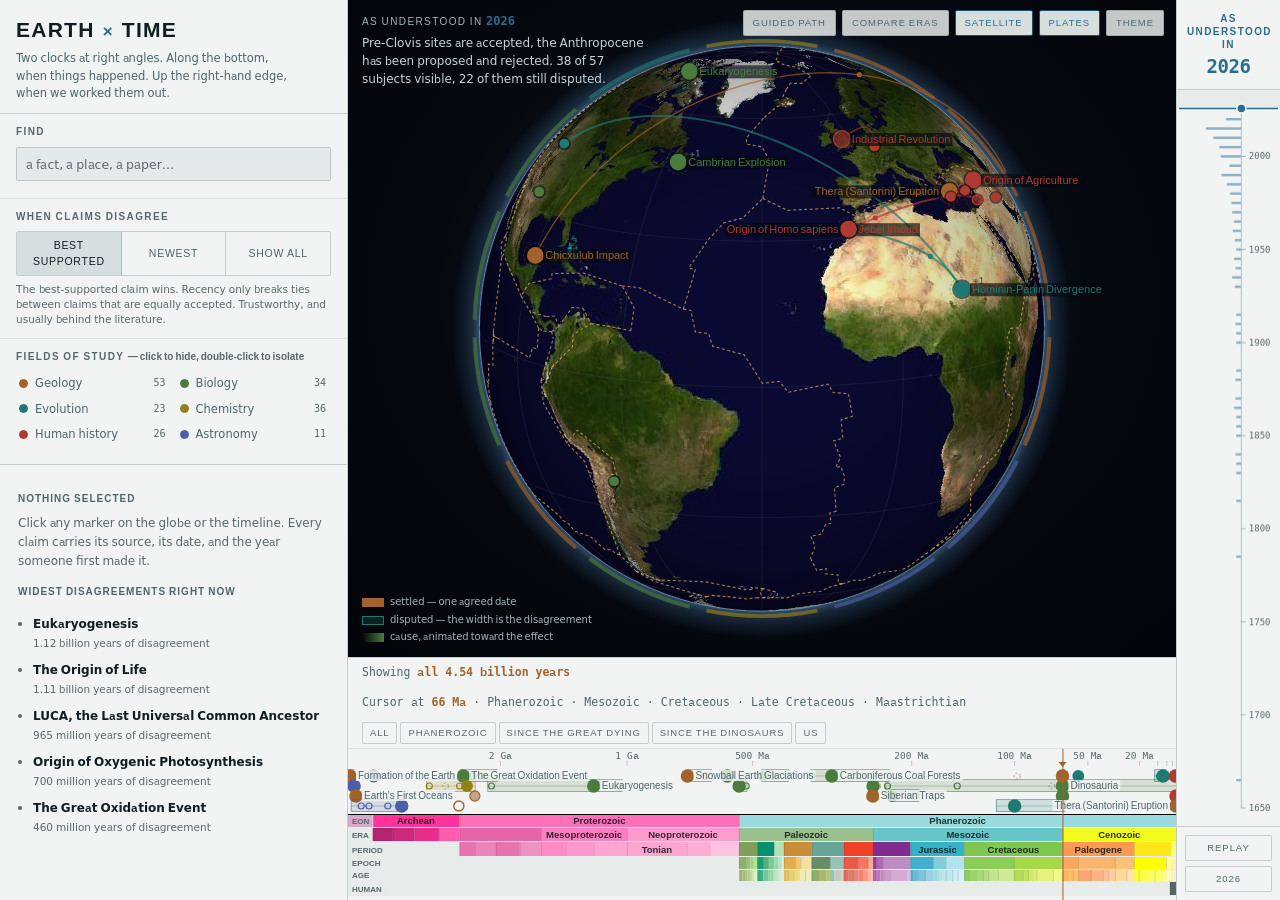
==== index.html @ 88fba066 "Stop typing the knowledge-time ceiling out, and gate the field it belongs to src/20_core.js says, ne" ====
<!doctype html>
<html lang="en">
<head>
<meta charset="utf-8" />
<meta name="viewport" content="width=device-width, initial-scale=1, viewport-fit=cover" />
<title>Earth × Time</title>
<style>
@font-face{font-family:'xt-sans';font-style:normal;font-weight:400;font-display:block;src:url([data-uri]) format('woff2');}
@font-face{font-family:'xt-sans';font-style:normal;font-weight:600;font-display:block;src:url([data-uri]) format('woff2');}
@font-face{font-family:'xt-cond';font-style:normal;font-weight:600;font-display:block;src:url([data-uri]) format('woff2');}
@font-face{font-family:'xt-mono';font-style:normal;font-weight:400;font-display:block;src:url([data-uri]) format('woff2');}
@font-face{font-family:'xt-mono';font-style:normal;font-weight:600;font-display:block;src:url([data-uri]) format('woff2');}

/* ============================================================
   TOKENS
   Palette: bathymetric slate ground, survey-sheet light ground.
   One chrome accent only — cyanotype — reserved for knowledge-time.
   Earth-time chrome is neutral; the stratigraphic ribbon supplies
   its colour, and that ribbon is where the boldness is spent.
   ============================================================ */
:root {
  --abyss:      #0A1317;
  --shale:      #101E25;
  --shale-2:    #162A33;
  --shale-3:    #1E3742;
  --chalk:      #DDE7E7;
  --chalk-dim:  #90A5AB;
  /* chalk-faint is the colour of every small string that explains what the axes
     are: the group labels, the presets, the resolver note, the search note, the
     empty panel. At 9.5-12px none of them is large text, so none gets the 3:1
     exemption and all of them need 4.5:1. It used to sit at 3.32:1 here and
     2.98:1 in light mode - where it got LIGHTER, which is backwards. Both values
     now clear 4.5:1 against the worst surface they land on, --shale-2. */
  --chalk-faint:#86959A;
  --cyanotype:  #55A0C6;
  --cyanotype-d:#2C6D91;
  --ochre:      #D08A44;
  --rule:       rgba(146,180,190,0.16);
  --rule-soft:  rgba(146,180,190,0.08);
  --sheen:      rgba(255,255,255,0.04);
  --ocean-hi:   #14323D;
  --ocean-lo:   #050C11;
  --land:       #33575F;
  --land-edge:  #82ABB5;
  --plate:      rgba(208,138,68,0.34);

  --sub-geology:       #C87F3C;
  --sub-chemistry:     #CFB74E;
  --sub-biology:       #6FA85F;
  --sub-evolution:     #3E9E96;
  --sub-astronomy:     #7A8FD4;
  --sub-human_history: #D0574F;

  --font-display: 'xt-cond', 'IBM Plex Sans Condensed', 'Helvetica Neue', Arial, sans-serif;
  --font-body:    'xt-sans', 'IBM Plex Sans', system-ui, sans-serif;
  --font-data:    'xt-mono', 'IBM Plex Mono', ui-monospace, 'Cascadia Mono', Consolas, monospace;

  --rail-w: 104px;
  --panel-w: 348px;
  --r: 2px;
  color-scheme: dark;
}

@media (prefers-color-scheme: light) {
  :root {
    --abyss:      #E6EBE9;
    --shale:      #F1F4F2;
    --shale-2:    #E4EAE9;
    --shale-3:    #D6DFDE;
    --chalk:      #101D23;
    --chalk-dim:  #4E656D;
    --chalk-faint:#58676C;
    --cyanotype:  #2A6D91;
    --cyanotype-d:#1B4E69;
    --ochre:      #A2622A;
    --rule:       rgba(20,50,62,0.20);
    --rule-soft:  rgba(20,50,62,0.09);
    --sheen:      rgba(10,30,40,0.03);
    --ocean-hi:   #8FAEB8;
    --ocean-lo:   #5F818C;
    --land:       #F4F7F4;
    --land-edge:  #5A757E;
    --plate:      rgba(162,98,42,0.40);

    --sub-geology:       #A2622A;
    --sub-chemistry:     #957F1B;
    --sub-biology:       #4A7C3E;
    --sub-evolution:     #1F7871;
    --sub-astronomy:     #4B60A8;
    --sub-human_history: #AF3A32;
    color-scheme: light;
  }
}

/* The viewer's explicit toggle must win over the media query in BOTH directions. */
:root[data-theme="dark"] {
  --abyss:#0A1317; --shale:#101E25; --shale-2:#162A33; --shale-3:#1E3742;
  --chalk:#DDE7E7; --chalk-dim:#90A5AB; --chalk-faint:#86959A;
  --cyanotype:#55A0C6; --cyanotype-d:#2C6D91; --ochre:#D08A44;
  --rule:rgba(146,180,190,0.16); --rule-soft:rgba(146,180,190,0.08);
  --sheen:rgba(255,255,255,0.04);
  --ocean-hi:#14323D; --ocean-lo:#050C11; --land:#33575F; --land-edge:#82ABB5;
  --plate:rgba(208,138,68,0.34);
  --sub-geology:#C87F3C; --sub-chemistry:#CFB74E; --sub-biology:#6FA85F;
  --sub-evolution:#3E9E96; --sub-astronomy:#7A8FD4; --sub-human_history:#D0574F;
  color-scheme: dark;
}
:root[data-theme="light"] {
  --abyss:#E6EBE9; --shale:#F1F4F2; --shale-2:#E4EAE9; --shale-3:#D6DFDE;
  --chalk:#101D23; --chalk-dim:#4E656D; --chalk-faint:#58676C;
  --cyanotype:#2A6D91; --cyanotype-d:#1B4E69; --ochre:#A2622A;
  --rule:rgba(20,50,62,0.20); --rule-soft:rgba(20,50,62,0.09);
  --sheen:rgba(10,30,40,0.03);
  --ocean-hi:#8FAEB8; --ocean-lo:#5F818C; --land:#F4F7F4; --land-edge:#5A757E;
  --plate:rgba(162,98,42,0.40);
  --sub-geology:#A2622A; --sub-chemistry:#957F1B; --sub-biology:#4A7C3E;
  --sub-evolution:#1F7871; --sub-astronomy:#4B60A8; --sub-human_history:#AF3A32;
  color-scheme: light;
}

/* ============================================================ BASE */
/* Must come before any class sets `display`. The UA rule for [hidden] is a bare
   element-less selector, so `.diffwrap { display: flex }` outranks it and the
   modal stays on screen covering the globe however many times JS sets .hidden. */
[hidden] { display: none !important; }

* { box-sizing: border-box; }
html, body { height: 100%; margin: 0; }
body {
  background: var(--abyss);
  color: var(--chalk);
  font-family: var(--font-body);
  font-size: 13px;
  line-height: 1.45;
  overflow: hidden;
  -webkit-font-smoothing: antialiased;
}
button, input, select { font: inherit; color: inherit; }
button { background: none; border: none; cursor: pointer; padding: 0; }
:focus-visible {
  outline: 2px solid var(--cyanotype);
  outline-offset: 2px;
}
.num { font-family: var(--font-data); font-variant-numeric: tabular-nums; letter-spacing: -0.01em; }
.lbl {
  font-family: var(--font-display);
  text-transform: uppercase;
  letter-spacing: 0.14em;
  font-size: 10px;
  font-weight: 600;
  color: var(--chalk-faint);
}
.sr { position:absolute; width:1px; height:1px; padding:0; margin:-1px; overflow:hidden; clip:rect(0 0 0 0); white-space:nowrap; border:0; }

/* ============================================================ SHELL */
.app {
  display: grid;
  grid-template-columns: var(--panel-w) minmax(0,1fr) var(--rail-w);
  grid-template-rows: minmax(0,1fr) auto;
  /* Viewport units, not height:100%. A percentage height resolves against the
     parent's height, so it needs an unbroken chain of sized ancestors all the
     way to <html>. Standalone that holds, because this file supplies its own
     html and body — but embedded in a host page it does not, and the whole
     layout collapses to zero with the globe inside it. */
  height: 100vh;
  height: 100dvh;
  min-height: 420px;
  width: 100%;
}
.instrument { grid-column: 1; grid-row: 1 / span 2; border-right: 1px solid var(--rule);
  background: var(--shale); display: flex; flex-direction: column; min-height: 0; }
.stage { grid-column: 2; grid-row: 1; position: relative; min-height: 0; overflow: hidden; }
/* Imagery of a lit planet wants to sit in space, not on a slate panel. */
.stage.space { background: radial-gradient(ellipse at 50% 45%, #0a1220 0%, #05080e 60%, #03050a 100%); }
.krail { grid-column: 3; grid-row: 1 / span 2; border-left: 1px solid var(--rule);
  background: var(--shale); position: relative; display: flex; flex-direction: column; }
.chron { grid-column: 2; grid-row: 2; border-top: 1px solid var(--rule); background: var(--shale);
  position: relative; }

/* ============================================================ IDENTITY */
.ident { padding: 14px 16px 12px; border-bottom: 1px solid var(--rule); flex: none; }
.ident h1 {
  font-family: var(--font-display);
  font-size: 21px; font-weight: 600; margin: 0;
  letter-spacing: 0.06em; text-transform: uppercase;
  display: flex; align-items: baseline; gap: 8px;
}
.ident h1 .x { color: var(--cyanotype); font-size: 17px; }
.ident p { margin: 5px 0 0; font-size: 11.5px; color: var(--chalk-dim); line-height: 1.5; max-width: 46ch; }

/* ============================================================ CONTROLS */
.controls { flex: none; border-bottom: 1px solid var(--rule); }
.group { padding: 11px 16px; border-bottom: 1px solid var(--rule-soft); }
.group:last-child { border-bottom: none; }
.group > .lbl { display: block; margin-bottom: 7px; }

.seg { display: flex; border: 1px solid var(--rule); border-radius: var(--r); overflow: hidden; }
.seg button {
  flex: 1 1 0; padding: 6px 4px; font-size: 10.5px; font-family: var(--font-display);
  text-transform: uppercase; letter-spacing: 0.07em; color: var(--chalk-dim);
  border-right: 1px solid var(--rule); transition: background .12s, color .12s;
  min-width: 0;
}
.seg button:last-child { border-right: none; }
.seg button:hover { background: var(--sheen); color: var(--chalk); }
.seg button[aria-pressed="true"] { background: var(--shale-3); color: var(--chalk); }
.resolver-note { margin: 6px 0 0; font-size: 10.5px; color: var(--chalk-faint); line-height: 1.45; min-height: 2.9em; }

.subs { display: grid; grid-template-columns: 1fr 1fr; gap: 3px 6px; }
.sub {
  display: flex; align-items: center; gap: 7px; padding: 3px 5px 3px 3px;
  border-radius: var(--r); cursor: pointer; text-align: left; width: 100%;
  font-size: 11.5px; color: var(--chalk-dim); transition: background .12s, color .12s;
}
.sub:hover { background: var(--sheen); }
.sub .swatch {
  width: 9px; height: 9px; flex: none; border-radius: 50%;
  border: 1.5px solid var(--sw); background: var(--sw);
  transition: background .12s, transform .12s;
}
.sub[data-on="false"] { color: var(--chalk-faint); }
.sub[data-on="false"] .swatch { background: transparent; }
.sub[data-focus="true"] { background: var(--shale-3); color: var(--chalk); }
.sub[data-focus="true"] .swatch { transform: scale(1.25); }
.sub .cnt { margin-left: auto; font-family: var(--font-data); font-size: 10px; color: var(--chalk-faint); font-variant-numeric: tabular-nums; }
.subs-hint { margin: 7px 0 0; font-size: 10.5px; color: var(--chalk-faint); }

/* ============================================================ SEARCH */
.search {
  width: 100%; box-sizing: border-box;
  background: var(--shale-2); border: 1px solid var(--rule); border-radius: var(--r);
  color: var(--chalk); font-family: var(--font-body); font-size: 12.5px;
  padding: 7px 9px; outline: none; transition: border-color .12s, background .12s;
}
.search::placeholder { color: var(--chalk-faint); }
.search:focus { border-color: var(--cyanotype); background: var(--shale-3); }
.results {
  list-style: none; margin: 6px 0 0; padding: 0;
  max-height: 236px; overflow-y: auto; scrollbar-width: thin;
  border: 1px solid var(--rule); border-radius: var(--r); background: var(--shale-2);
}
.results:empty { display: none; border: 0; }
.results li {
  display: flex; align-items: baseline; gap: 8px; cursor: pointer;
  padding: 6px 9px; font-size: 12px; color: var(--chalk-dim);
  border-bottom: 1px solid var(--rule-soft);
}
.results li:last-child { border-bottom: 0; }
.results li:hover, .results li[aria-selected="true"] { background: var(--shale-3); color: var(--chalk); }
.results li .when {
  margin-left: auto; flex: none; font-family: var(--font-data); font-size: 10px;
  color: var(--chalk-faint); font-variant-numeric: tabular-nums; white-space: nowrap;
}
.results li .when.later { color: var(--cyanotype); }
.results li mark { background: none; color: var(--ochre); font-weight: 600; }
.search-note { margin: 6px 0 0; font-size: 10.5px; color: var(--chalk-faint); }

/* ============================================================ DETAIL */
.detail { flex: 1 1 auto; overflow-y: auto; overflow-x: hidden; min-height: 0; scrollbar-width: thin; }
.detail::-webkit-scrollbar { width: 8px; }
.detail::-webkit-scrollbar-thumb { background: var(--shale-3); border-radius: 4px; }
.empty { padding: 26px 18px; color: var(--chalk-faint); font-size: 12px; line-height: 1.6; }
.empty strong { color: var(--chalk-dim); font-weight: 600; display: block; margin-bottom: 6px;
  font-family: var(--font-display); text-transform: uppercase; letter-spacing: .1em; font-size: 10px; }
.empty ul { margin: 10px 0 0; padding-left: 15px; }
.empty li { margin-bottom: 5px; }

.dt-head { padding: 14px 16px 12px; border-bottom: 1px solid var(--rule); }
.dt-kind { display: flex; align-items: center; gap: 8px; margin-bottom: 6px; }
.dt-kind .tag {
  font-family: var(--font-display); text-transform: uppercase; letter-spacing: .12em;
  font-size: 9.5px; padding: 2px 6px; border: 1px solid var(--rule); border-radius: var(--r);
  color: var(--chalk-faint);
}
.dt-head h2 { margin: 0; font-size: 17px; font-weight: 600; font-family: var(--font-display);
  letter-spacing: .01em; line-height: 1.2; text-wrap: balance; }
.dt-stmt { margin: 8px 0 0; font-size: 12.5px; color: var(--chalk-dim); line-height: 1.55; }

.resolved { padding: 12px 16px; border-bottom: 1px solid var(--rule); background: var(--shale-2); }
.resolved .big { font-family: var(--font-data); font-size: 20px; font-weight: 600;
  font-variant-numeric: tabular-nums; letter-spacing: -0.02em; line-height: 1.15; }
.resolved .pm { font-size: 12px; color: var(--chalk-dim); font-weight: 400; }
.resolved .prov { margin-top: 7px; font-size: 10.5px; color: var(--chalk-faint); line-height: 1.5; }
.resolved .prov b { color: var(--chalk-dim); font-weight: 600; }
.spread-note { margin-top: 6px; font-size: 10.5px; color: var(--ochre); }

.sect { padding: 12px 16px; border-bottom: 1px solid var(--rule); }
.sect > .lbl { display: block; margin-bottom: 9px; }

.claim {
  border-left: 2px solid var(--cl, var(--rule)); padding: 0 0 0 10px; margin-bottom: 12px;
  position: relative;
}
.claim:last-child { margin-bottom: 0; }
.claim .row1 { display: flex; align-items: baseline; gap: 8px; flex-wrap: wrap; }
.claim .date { font-family: var(--font-data); font-size: 12.5px; font-weight: 600; font-variant-numeric: tabular-nums; }
.claim .st {
  font-family: var(--font-display); text-transform: uppercase; letter-spacing: .1em;
  font-size: 9px; padding: 1px 5px; border-radius: var(--r); border: 1px solid currentColor;
}
.claim[data-win="true"] .date { color: var(--chalk); }
.claim[data-win="false"] { opacity: .72; }
.claim .stmt { margin: 4px 0 0; font-size: 11.5px; color: var(--chalk-dim); line-height: 1.5; }
.claim .src { margin: 4px 0 0; font-size: 10.5px; color: var(--chalk-faint); line-height: 1.45; }
.claim .src .kt { font-family: var(--font-data); color: var(--cyanotype); }
.claim .winner-flag {
  font-family: var(--font-display); text-transform: uppercase; letter-spacing: .1em;
  font-size: 9px; color: var(--ochre);
}
.claim .hist { margin: 5px 0 0; padding: 0; list-style: none; }
.claim .hist li { font-size: 10px; color: var(--chalk-faint); font-family: var(--font-data);
  display: flex; gap: 6px; line-height: 1.5; }
.claim .hist li span:first-child { color: var(--chalk-dim); flex: none; }
.claim.pending { opacity: .38; }
.claim.pending .date { text-decoration: line-through; }

.st-consensus  { color: var(--sub-biology); }
.st-contested  { color: var(--sub-chemistry); }
.st-proposed   { color: var(--cyanotype); }
.st-superseded { color: var(--chalk-faint); }

.edge-link {
  display: flex; align-items: baseline; gap: 8px; width: 100%; text-align: left;
  padding: 6px 8px 6px 6px; border-radius: var(--r); margin-bottom: 2px;
  transition: background .12s;
}
.edge-link:hover { background: var(--shale-3); }
.edge-link .arrow { font-family: var(--font-data); color: var(--chalk-faint); flex: none; font-size: 12px; }
.edge-link .who { font-size: 12px; color: var(--chalk); font-weight: 600; }
.edge-link .mech { font-size: 10.5px; color: var(--chalk-faint); display: block; margin-top: 1px; }
.edge-link[data-live="false"] { opacity: .34; }
.edge-link[data-live="false"] .who { text-decoration: line-through; }

.meta-row { display: flex; gap: 8px; font-size: 11px; margin-bottom: 5px; }
.meta-row .k { color: var(--chalk-faint); width: 96px; flex: none; }
.meta-row .v { color: var(--chalk-dim); }
.flagged { color: var(--ochre); }

/* ============================================================ STAGE */
#globe { display: block; width: 100%; height: 100%; touch-action: none; cursor: grab; }
/* The globe is exactly the size of .stage, and .stage is overflow:hidden, so the
   shared :focus-visible ring — painted 2px OUTSIDE the border box — is clipped
   away completely. On a role="application" element that swallows the arrow keys,
   that leaves a keyboard user with no sign of where focus is. Paint it inside. */
#globe:focus-visible { outline: none; box-shadow: inset 0 0 0 2px var(--cyanotype); }
#globe.dragging { cursor: grabbing; }
/* The stage's own background does not follow the theme: .stage.space is a fixed
   dark gradient with satellite imagery over it. The text on top did follow the
   theme, so in light mode a dark token landed on a near-black stage - #epistemic
   measured 3.25:1 there, and .as-of and the legend 2.74:1 over the chart ground.
   No single theme-independent colour fixes both, because the backdrop is dark
   regardless under imagery and theme-following under Chart. The discriminator is
   the basemap, and .stage.space is already toggled with it. */
.stage.space { --stage-fg: #C6D4D9; --stage-fg-dim: #A3B5BB; }
.stage       { --stage-fg: var(--chalk-dim); --stage-fg-dim: var(--chalk-dim); }
.stage-tl { position: absolute; top: 12px; left: 14px; pointer-events: none; max-width: 60%; }
.as-of {
  font-family: var(--font-display); text-transform: uppercase; letter-spacing: .14em;
  font-size: 10px; color: var(--stage-fg-dim);
}
.as-of b { color: var(--cyanotype); font-family: var(--font-data); letter-spacing: 0; font-size: 12px; }
.epistemic { margin: 4px 0 0; font-size: 12px; color: var(--stage-fg); line-height: 1.5;
  max-width: 52ch; text-wrap: balance; }
.stage-tr { position: absolute; top: 10px; right: 12px; display: flex; gap: 6px; }
.iconbtn {
  border: 1px solid var(--rule); border-radius: var(--r); padding: 5px 9px;
  font-family: var(--font-display); text-transform: uppercase; letter-spacing: .1em;
  font-size: 9.5px; color: var(--chalk-dim); background: color-mix(in srgb, var(--shale) 82%, transparent);
  transition: background .12s, color .12s; backdrop-filter: blur(3px);
}
.iconbtn:hover { background: var(--shale-3); color: var(--chalk); }
.iconbtn[aria-pressed="true"] { background: var(--shale-3); color: var(--cyanotype); border-color: var(--cyanotype-d); }
.stage-bl { position: absolute; left: 14px; bottom: 12px; pointer-events: none; }
.legend { display: flex; flex-direction: column; gap: 3px; }
.legend div { display: flex; align-items: center; gap: 6px; font-size: 10px; color: var(--stage-fg-dim); }
.legend .g { width: 22px; height: 9px; flex: none; }

.tip {
  position: absolute; pointer-events: none; z-index: 20; padding: 6px 9px;
  background: color-mix(in srgb, var(--shale) 94%, transparent);
  border: 1px solid var(--rule); border-radius: var(--r); font-size: 11.5px;
  max-width: 260px; transform: translate(-50%, -100%); margin-top: -12px;
  box-shadow: 0 6px 22px rgba(0,0,0,.35); backdrop-filter: blur(4px);
  opacity: 0; transition: opacity .1s;
}
.tip.on { opacity: 1; }
.tip .t { font-weight: 600; display: block; }
.tip .d { font-family: var(--font-data); font-size: 10.5px; color: var(--chalk-dim); }

/* ============================================================ KNOWLEDGE RAIL */
.krail-head { padding: 12px 10px 8px; text-align: center; border-bottom: 1px solid var(--rule); flex: none; }
.krail-head .lbl { color: var(--cyanotype); display: block; line-height: 1.3; }
.krail-year {
  font-family: var(--font-data); font-size: 19px; font-weight: 600; color: var(--cyanotype);
  font-variant-numeric: tabular-nums; margin-top: 2px; letter-spacing: -0.02em;
}
#krailcv { flex: 1 1 auto; width: 100%; display: block; touch-action: none; cursor: ns-resize; min-height: 0; }
.krail-foot { padding: 8px; border-top: 1px solid var(--rule); flex: none; display: flex;
  flex-direction: column; gap: 5px; }
.krail-foot .iconbtn { width: 100%; text-align: center; }

/* ============================================================ CHRONOSTRAT */
.chron-bar {
  display: flex; align-items: center; gap: 12px; padding: 5px 14px 4px;
  border-bottom: 1px solid var(--rule-soft); flex-wrap: wrap;
}
.chron-bar .rd { font-family: var(--font-data); font-size: 11.5px; font-variant-numeric: tabular-nums;
  color: var(--chalk-dim); }
.chron-bar .rd b { color: var(--ochre); font-weight: 600; }
.chron-bar .spacer { flex: 1 1 auto; }
.presets { display: flex; gap: 3px; }
.presets button {
  font-family: var(--font-display); text-transform: uppercase; letter-spacing: .09em;
  font-size: 9.5px; color: var(--chalk-faint); padding: 3px 7px;
  border: 1px solid var(--rule); border-radius: var(--r); transition: background .12s, color .12s;
}
.presets button:hover { background: var(--shale-3); color: var(--chalk); }
#chroncv { display: block; width: 100%; touch-action: none; cursor: crosshair; }

/* ============================================================ DIFF */
.diffwrap { position: absolute; inset: 0; background: color-mix(in srgb, var(--abyss) 88%, transparent);
  backdrop-filter: blur(5px); z-index: 30; display: flex; align-items: center; justify-content: center;
  padding: 26px; }
.diff { background: var(--shale); border: 1px solid var(--rule); border-radius: var(--r);
  max-width: 720px; width: 100%; max-height: 100%; display: flex; flex-direction: column;
  box-shadow: 0 20px 60px rgba(0,0,0,.5); }
.diff-head { padding: 14px 18px; border-bottom: 1px solid var(--rule); display: flex;
  align-items: center; gap: 14px; flex-wrap: wrap; }
.diff-head h2 { margin: 0; font-family: var(--font-display); font-size: 15px; text-transform: uppercase;
  letter-spacing: .1em; font-weight: 600; }
.diff-head .yr { display: flex; align-items: center; gap: 6px; font-size: 11px; color: var(--chalk-dim); }
.diff-head input[type=number] { width: 66px; background: var(--shale-2); border: 1px solid var(--rule);
  border-radius: var(--r); padding: 3px 6px; font-family: var(--font-data); font-size: 12px;
  font-variant-numeric: tabular-nums; }
.diff-body { overflow-y: auto; padding: 4px 18px 18px; }
.diff-grp { margin-top: 14px; }
.diff-grp > .lbl { display: block; margin-bottom: 6px; }
.diff-item { padding: 7px 0 7px 11px; border-left: 2px solid var(--dc, var(--rule)); margin-bottom: 7px; }
.diff-item .who { font-size: 12px; font-weight: 600; }
.diff-item .what { font-size: 11.5px; color: var(--chalk-dim); margin-top: 2px; line-height: 1.5; }
.diff-item .trans { font-family: var(--font-data); font-size: 10.5px; color: var(--chalk-faint); margin-top: 3px; }
.diff-empty { font-size: 12px; color: var(--chalk-faint); padding: 20px 0; }

/* ============================================================ TOUR */
.tourbar {
  position: absolute; left: 50%; transform: translateX(-50%); bottom: 14px; z-index: 22;
  display: flex; align-items: center; gap: 12px; padding: 8px 14px;
  background: color-mix(in srgb, var(--shale) 92%, transparent);
  border: 1px solid var(--rule); border-radius: var(--r); backdrop-filter: blur(6px);
  box-shadow: 0 8px 26px rgba(0,0,0,.4); max-width: min(620px, 88%);
}
.tourbar .step { font-size: 11.5px; color: var(--chalk-dim); line-height: 1.45; }
.tourbar .step b { color: var(--chalk); display: block; font-family: var(--font-display);
  text-transform: uppercase; letter-spacing: .1em; font-size: 10px; margin-bottom: 2px; }
.tourbar .n { font-family: var(--font-data); font-size: 10.5px; color: var(--chalk-faint); flex: none; }

/* ============================================================ RESPONSIVE */
@media (max-width: 1080px) {
  :root { --panel-w: 296px; --rail-w: 84px; }
}
@media (max-width: 860px) {
  body { overflow: auto; }
  /* The strip is shrink-to-fit anchored right, inside an overflow:hidden stage,
     so as the stage narrows it grows off the LEFT edge and is clipped: at 390px
     "Guided path" spans -64 to -1, and #btn-tour is the only entry point the
     tour has. Span the stage and scroll instead — and start at flex-start, not
     flex-end, because content overflowing the START edge of a flex scroll
     container cannot be scrolled to in Chromium or WebKit. */
  .stage-tr { left: 12px; right: 12px; justify-content: flex-start;
    overflow-x: auto; overscroll-behavior-x: contain; scrollbar-width: none; }
  .stage-tr::-webkit-scrollbar { display: none; }
  .stage-tr .iconbtn { white-space: nowrap; flex: none; }
  .stage-tl { top: 52px; }          /* the strip now owns the top line */
  .app { grid-template-columns: minmax(0,1fr) var(--rail-w); grid-template-rows: 46vh auto auto; height: auto; min-height: 100vh; min-height: 100dvh; }
  .stage { grid-column: 1; grid-row: 1; }
  .krail { grid-column: 2; grid-row: 1 / span 2; }
  .chron { grid-column: 1; grid-row: 2; }
  .instrument { grid-column: 1 / span 2; grid-row: 3; border-right: none; border-top: 1px solid var(--rule); }
  .detail { overflow: visible; }
}

/* A one-finger vertical swipe has to scroll the page. With touch-action:none on
   all three surfaces it never did: at 390x844 the page is 1572px tall in an
   870px viewport, and a 240px upward swipe took the globe from phi 12 to -89,
   or knowledge-time from 2026 to 1979, with scrollY still 0 — while on the
   timeline, whose pan reads only clientX, it did nothing at all. That is 718px
   of an 870px first screen that refuses to scroll.

   pan-y hands the vertical axis back to the browser and keeps everything
   horizontal-dominant. The browser fires pointercancel when it takes a gesture
   over, which the pointer bookkeeping in src/80_boot.js already handles.

   The trade, deliberately: kSet reads only clientY, so the knowledge rail's
   vertical drag-scrub is gone on touch. Tap-to-set stays, so do Home/End and
   the arrow keys, and an unrequested 47-year jump is worse than losing a scrub.
   Vertical rotation of the globe survives through the two-finger path, whose
   midpoint handler already moves both lam and phi. */
@media (pointer: coarse) {
  #globe, #krailcv, #chroncv { touch-action: pan-y; }
}

@media (prefers-reduced-motion: reduce) {
  * { transition-duration: 0.01ms !important; animation-duration: 0.01ms !important; }
}
</style>

</head>
<body>
<div class="app">

  <!-- ============================ INSTRUMENT COLUMN ============================ -->
  <aside class="instrument">
    <div class="ident">
      <h1>Earth <span class="x">&times;</span> Time</h1>
      <p>Two clocks at right angles. Along the bottom, when things happened.
         Up the right-hand edge, when we worked them out.</p>
    </div>

    <div class="controls">
      <div class="group">
        <label class="lbl" for="search">Find</label>
        <input class="search" id="search" type="search" autocomplete="off" spellcheck="false"
               placeholder="a fact, a place, a paper&hellip;"
               role="combobox" aria-expanded="false" aria-controls="results" aria-autocomplete="list" />
        <ul class="results" id="results" role="listbox" aria-label="Search results"></ul>
        <p class="search-note" id="search-note"></p>
      </div>

      <div class="group">
        <span class="lbl" id="lbl-res">When claims disagree</span>
        <div class="seg" role="group" aria-labelledby="lbl-res" id="resolver">
          <button data-mode="consensus" aria-pressed="true">Best supported</button>
          <button data-mode="frontier"  aria-pressed="false">Newest</button>
          <button data-mode="spread"    aria-pressed="false">Show all</button>
        </div>
        <p class="resolver-note" id="resnote"></p>
      </div>

      <div class="group">
        <span class="lbl" id="lbl-sub">Fields of study <span style="text-transform:none;letter-spacing:0">— click to hide, double-click to isolate</span></span>
        <div class="subs" role="group" aria-labelledby="lbl-sub" id="subjects"></div>
        <p class="subs-hint" id="subhint"></p>
      </div>
    </div>

    <div class="detail" id="detail" tabindex="-1" aria-live="polite"></div>
  </aside>

  <!-- ================================= STAGE ================================== -->
  <main class="stage" id="stage">
    <!-- application, not img: arrow keys must reach the canvas to rotate it,
         and a screen reader should not swallow them. Selections are announced
         through the detail panel, which is the aria-live region. -->
    <canvas id="globe" tabindex="0" role="application"
            aria-label="Orthographic globe of dated claims about Earth history. Arrow keys rotate, plus and minus zoom, Escape clears the selection."></canvas>

    <div class="stage-tl">
      <div class="as-of">As understood in <b id="asof-year">2026</b></div>
      <p class="epistemic" id="epistemic"></p>
    </div>

    <div class="stage-tr">
      <button class="iconbtn" id="btn-tour">Guided path</button>
      <button class="iconbtn" id="btn-diff" aria-pressed="false">Compare eras</button>
      <button class="iconbtn" id="btn-basemap" aria-pressed="true">Satellite</button>
      <button class="iconbtn" id="btn-plates" aria-pressed="true">Plates</button>
      <button class="iconbtn" id="btn-theme">Theme</button>
    </div>

    <div class="stage-bl">
      <div class="legend">
        <div><span class="g" id="lg-solid"></span> settled — one agreed date</div>
        <div><span class="g" id="lg-band"></span> disputed — the width is the disagreement</div>
        <div><span class="g" id="lg-arc"></span> cause, animated toward the effect</div>
      </div>
    </div>

    <div class="tip" id="tip" role="status"></div>
  </main>

  <!-- =========================== KNOWLEDGE-TIME RAIL =========================== -->
  <aside class="krail">
    <div class="krail-head">
      <span class="lbl">As understood in</span>
      <div class="krail-year num" id="krail-year">2026</div>
    </div>
    <canvas id="krailcv" tabindex="0" role="slider"
            aria-label="Knowledge time: the year you are reading the record from"
            aria-valuemin="1650" aria-valuemax="2026" aria-valuenow="2026"></canvas>
    <div class="krail-foot">
      <button class="iconbtn" id="btn-play" aria-pressed="false">Replay</button>
      <button class="iconbtn" id="btn-now">2026</button>
    </div>
  </aside>

  <!-- ============================ EARTH-TIME AXIS ============================= -->
  <section class="chron">
    <div class="chron-bar">
      <span class="rd">Showing <b id="rd-window">all 4.54 billion years</b></span>
      <span class="rd" id="rd-cursor"></span>
      <span class="spacer"></span>
      <span class="presets" id="presets">
        <button data-t0="0" data-t1="4600000000">All</button>
        <button data-t0="0" data-t1="541000000">Phanerozoic</button>
        <button data-t0="0" data-t1="252000000">Since the Great Dying</button>
        <button data-t0="0" data-t1="70000000">Since the dinosaurs</button>
        <button data-t0="0" data-t1="60000">Us</button>
      </span>
    </div>
    <canvas id="chroncv" tabindex="0" role="slider"
            aria-label="Earth time axis. Drag to pan, scroll to zoom, arrow keys to move the cursor."
            aria-valuemin="0" aria-valuemax="4600000000" aria-valuenow="0"></canvas>
  </section>

</div>

<div class="diffwrap" id="diffwrap" hidden>
  <div class="diff" role="dialog" aria-modal="true" aria-labelledby="diff-title">
    <div class="diff-head">
      <h2 id="diff-title">What changed</h2>
      <span class="yr">between <input type="number" id="diff-a" min="1650" max="2026" step="1" value="1975" /></span>
      <span class="yr">and <input type="number" id="diff-b" min="1650" max="2026" step="1" value="2026" /></span>
      <span class="spacer" style="flex:1"></span>
      <button class="iconbtn" id="diff-close">Close</button>
    </div>
    <div class="diff-body" id="diff-body"></div>
  </div>
</div>

<div class="tourbar" id="tourbar" hidden>
  <span class="n" id="tour-n">1 / 6</span>
  <span class="step" id="tour-step"></span>
  <span style="flex:1"></span>
  <button class="iconbtn" id="tour-prev">Back</button>
  <button class="iconbtn" id="tour-next">Next</button>
  <button class="iconbtn" id="tour-exit">Exit</button>
</div>

<script>
/* ============================================================================
   EARTH x TIME — core
   Assets injected at build time by tools/build.py
   ========================================================================== */
'use strict';

const LAND_ENC   = 'j3DhgFlB9B1IExDsB6IJwCyBkCZ|t+J-+E5DHlFiC+EOiEnC|p6Cj8EwCZkBjDnO-BrHaqGgC2EkDgHA|tyH-yEgFC-CnB5Ec6CK|9lG7vEsEAmBlBlJCjDmB4GB|7oE9tEVrCxEVnGIzBuB8FeUsDgDoB0DlE|[base64]|vnE1rDsF1BpIzBhGgC5EqDkHtCwDiDmDzC|j1DlmD0BdTVnFZfeoFwB|ysEtjDhDDMqCmDbPpB|6iJxxC4FFX1E1DV1C6EsBY|i6K5xCuCbhDhEYdpDZzBpDxCvBpFcWmCgHmEkDkEuBeOZ|o9KpoCoEtDyDMjB9CvBA9DhFlBakB0BTkBlCawBsBI8CjE2FuDtBS5B|ouKpsBpDe7CmDmGjE|kkDjbUpErBAlFtSrDpB3CmBxB8FoCgEZqFesC4Dc6CsC+CkF4BhD|[base64]|84HnU9BHoDmDwEQ5FtD|6rHlQuCnB3ETqC8B|61HlQJjBzFJ+FuB|o5GxNoEU+J5DpCXrS6DsB8BkF3B|+vJ9KtD1B7DkB0DwBsBduB0C0BJXpC|+kIlGYvB7FcOkB2EP|qsIpCSnDiClB0BkCkEoBwMrE4ClDsDnBQhB7BFOpBgHtGxFe1DkEzCc9CnBItBxBV-GuC-CTiCmCtB6DxI4DrBlB9B0CsDmB9CArDyC2DkByDxB|w6H6CjDpC-GAJxB6B3B6EyB1DxCqD7G5BEe0BtCFhB8DpBTIlFjCKI4DtBsBwC4G2BwBkEb0EiB|shIoClBhErB6DiBsCwBjC|0zG1LlCBnEqD-HiMzGqHuENqGpGgCAsE-DZzBqF1ERxF|4rH0DoC5BrCHRlD9BrBZ-E7LkCnC+EB0DmBqBgDJO2BoDauH2H+EhD3DpEkB7C|48H6QKtCV5BVgCdfCrCrCkBCuCnBetDpBmDgDWboDwBDwB+B1C|uiFsM3BNdyBSkGoDxEjB1C|+3HyU9BvCnBsBkBqCkBEJpBuB8BF7B|gtH0SzC7B0EgGMzBrCvC|g7HqYSnCxBSS9BdNf4CkBSlByBuCZ|0yHglB8BBS3C3BpCElDuEjBIvCnCiCzESYsB7BcL6CaVc+EmBA|lxE4nBqFNoDhC1ELvB1BjGwBoEUjC+B0BQ|28GslBrDLB4BqEsBb3C|r-EwtBgL9EjHbqBkBnDsC7GyBYQrGtBsFyCmFb|syHytBbzBpBmD6CuDcRvBtE|otIqkCZ9B1DLkBkCsDG|ifusCblDpFgCIgB+FG|uSuyCmBtBJzC1BRpBiEkCS|+5IqqCtBhEhGhB7CnCrBoClItBgCtBpBtDpCBQ6BhC+BuGqEkGGiCyDqBfkE6Cc2EgD0BgBrE5B-BAhC|6-Is4C6CMOnC9CP3B-BjDsBjBlClCBJgCgByBkCCmBsE8D3C|-2HghDpEU5EsCRyBmFfwExD|nwDslDpB3BoBWsBNVV2EVTtBsBKcpCZ3BnCKD8BpC3BlBCuBe9BQhGBgBqBbS4DsE8D4BtB5B|tpIisD+BGTnC4BzB3DuCHwBeH|q-IwlDgCxD9CWnB7C8BvDvBoBpBxBG+JlBgCG4C6BcXecKgCnH|xNwoDrGb0BkChBgC+F0CkCnBnCzE|sZovDlBzBrC+B+CWUf|-xJoyD-BXpBuB8CgBkCX1Bd|-Fo1DjCjCmEIpCtDiCDkF9FuCLnB7BYhBrNzChBM4EyC3DkBkCUXsCgDFKmB5DyBNgChBdjB+CqC2DgEA|pqFqjEkK7D5BTlEsB7EhCVkB1CF4BgBeuDuBF|-c+kEPpBoCrBhKnDlIe+BcrEgBwDelEQsEyBkDrBkMwB|33EqmE3CcckBsDJvB1B|-9KmlEqBPNuBuFJ8D7BnFhBbrC5KoCTwBrCPcdjBbAgIkKvDDnB|p-FmqEpIUmDwBkFjC|rlL6tEzCDAsB8EPnCX|[base64]|pkHoyEfduEU4ChBqCiBuDzCgBatBiC4DBoCX8BrDgH9BHbnDFoBXVXhHc1OpBhI8C8Ja-KKhBY0EaxGQiDqCuHa|-wG6yE3BpBjDuB8ED|14EmyEpGV3CmB0FUuDjB|jtFqyEyBnB8B0BiFauDhCJpB8FsBuH5C2DO+GhC0D1C1Dd+N1DjE3DzF4CxCHJjB2FzCqB9BVtBxHkCoFzD3J+BzHyD3Fd1BWqBwB8HKTWoD+CRchM8E9LLvHczBWiCe5CAViCyB4BoHsBvBpB|1oG2zE+FFrBvBiDbL5BlFTrGqCkEOlCqBsCe|m-IuyEtHKsEeiDnB|r6FyxEtEtBnB4CiDsBgIRrFjC|9wH6uEnFf1F+BgE0D9BmB2OFkEtBtH7BvCnC|utJm2ElJGmJF|n7F+1ErGB+DuBuCrB|miJk3ExBvB1KL-DoB4D4BwMjB|-kGu5EwBdZvC1IkBDyBkIY|t4Gs4E2ENKf-MjCpDUmEc7LE0EwC2M-B7C+B6BW4ClB|izDutE1HCtEwC+FoD7BI6E4BReiLqCgOsBsBZ3UtEjG7DO1B6DzB|r9Fm6EmGT6EpCkQGyCxB5TbrFW9C+CtGc8EW|roHq7E5BnCvLZwH4C6FK|[base64]|oiDyyCyChC1BDtB3CWtCqDtB+FGE+DrCmCO2B2DEhCsCzBPFvBTqDpCWhCgDuFoBAmD7Hb5EzD8EzG|r8Gs7E1GCsHSVT|uxB27E-HJsBQlBUkEO2DnB|1-Fk8ExECfyBkGdRV|joG08EaZhLe+BUxCoB8K-B|kyG08EnLZqF8CyGnBTZ|wkBs-EyGtB-EZ5DvDtCBpEmB6BYtI6D0PC|8yB6gF+DV3IpBpL6BkQG|omDkhFhHjBlCQkBUtECyMB|8nG49E9JKxH0CwJ6BwI9CP5B|huFq-EuCT-JnCjEIjCayBoBjHyB6E0BbQ2EC4KlD|-oEmmFqNdzLnCsEAtLrDtLf4CHrBJ0Bf1IzC4DbrFlB7RSHe2DQduByGX-F2B4F+B1D6BmKOvLE-H4CyYuC0VB|[base64]';
const PLATE_ENC  = 'b1tD+GsCwJvB|yP5sDoK8E+X3C|ogC-9C-H5LvGb|ogC-9C+L4E|msCn5C+GiC0CwFsGuBMwCiM8C+D6F0F+BGyDmHwCEmDqSyG|w0DwZ-D4D|yoEzNlFtKuDnJ5E5CkHpF6C7J|x7B6uCuMvFmbAkJpFgFiEsTyC|yN0qCmH4C|4UstCoIE|gdwtC4B5C|4e2qCyDK0BqD|+jBquCiEvC|w0DwZxC5F6L7LgHpCyEhNXhG|x9C8e2DuQhDQwHqM0GuHqJuC+J6I|x9C8eqDJuC1I0FJ8BjFiNlDuHzL8GW2DvEoQ6CmCzDwGb+BzJ7EnBmBhI9DdyDxH3B1EoCOoC-EC3DhErB0ClM|hZ75B9CTwB5FxCPjBxFnFdsDtGZ-H|7gB31CoGrJ2FcwBlEkJ-ByFlI8DhB|+rEpzB8IpFsH3JmCzG3CzHsElD8ByBgFvD6EiE2VnJ1BjCoGtC4UxD|26GhjDsJ1BmFmCqHvBkBqCkK1BiBmCuB1C6GjBmSQgClHuMzB|4lJrtDoG3JoHX2F9FwJ8C|-3Ep7CpDFjB2CtHjB3D2HlPCPuE1EaH+Cne+E|-nLvjE+T6B8G2E4TzB4XiPiJxC8EgHggB9EuCoDkEZ8BsDzCOmFiHgFd6FmPKqO|uiK96DylBxI|-nLvjE+T6B8G2E4TzB4XiPiJxC8EgHggB9EuCoDkEZ8BsDzCOmFiHgFd6FmPKqO|b1tDvI9BzEjE9RjBnH3E9Ma|94EjoDe6M|iiE4wBrOE9B4F-FlB3R4P|kxGpQgJpE0XrC|4xH-WiVuG|6mIxQyCmD|0-J-3D6C9C|8tK-5C2D+B|yxKh4CuN+D|-nLpqC2HsPqCuL|g-Kj0CgF4BgEiI|-nLpqC2HsPqCuL|-9KvvBoF+MhCsF|5iLlwBlFtQ|goLzgC3K1R4B5B|5iLlwBlFtQ|1gLndgFG|17KhdcD|+1IlD2DhH|05InKqM9G|mpJ5O2KqC|8zJvMgChC|81JxOiBN|+2J-O0BrB|mpJ5OqJxD|qvJvTrJqC|y4JrQ6J9F4HHmC-E|qsKxbkFvOuHpE|j7D+lBxV4C5S9CIjCvOrEhEhG|51FmZwI1E|3-DiVuLX|p0DqUQuJpHmI|51FmZ1cqM|lzG4jB4Gnd|vnGyE4c7C6ByEqDADwI|iiE4wBkEoCOyIkFhBEqFiFyF|+wEslCuNxKyOpF4V2C|s7Ho8EgJlIwdvR|tfkrE2IuEsPX4ZkFlDwDMiFnUoErFiD2CahHkBg1B0Fu0CoC8rC5D2gB5D6T3J|x7B6uCiEsSxE8GlKsBXoDoMwL|+gJ2xClFnN|v5H0wC1FI+BkF1HmDkDyIlDmBVqE|v5H0wC1CiOvJyI|+gJ2xCkSkKiV0S|-nLglD4vBiI4UwJ|koKuuD8ftJ|-nLglD4vBiI4UwJ|vjJy2D2M0BkR9Q|v5H0wC6K1KkHjD|xnH6iCkPrV|j7D+lBkIGuVnH|zsGAbjI-GbjEpJ7COvC9I7CC9DvR|-3Ep7CsJsvB|zuE9rBbqFpIkH|53Evf9KwPNwJ|ljFvGmHwS|+gI+yB2IyK|0pIw9B4LyI|s1IimCsGzB|itIgO0H4E|20I4SewDyIc|m+IkXqH0DmC6HhCkIxGkG|i-I6wBpD0T|-9KvvB5EV|1gLndxB7B|niLjfqCzH|17KhdnE1J|9-K3mB7CtJ|94EjoD+GlH4QzE|nhE9zDsPlF|7xDj5DhO3D|9-D78DuE1B8OyD|7xDj5DoF7B|zsD-6D8G6CqNJ|goB6rCUF|u7B8mCzIuJ|6yBqwClK1E|6oCioC9ChM|6oCioCY4CuIsD|gyCmuCiG-D+B-E|gyCmuCpMiE7S9B|koKuuD9CsC2EgF0L2F|w1Kw7DzhBB-RkH|8hJyiEiE5GxJ7DO5L|68IisDezKzI7IIvS|68IisD-sByG9RlChNxJ0FxPkK-FwCwBmIjDmK2E0E-DuC7L|+gG6cwFC6GsG4W0B|gkH8kB+IqH+Dd|+gG6cDuB|6gGoef4P8CmK|y4F8NsF1J|+9FmEuCvB|sgG2CqKzOuGrE|gkH8kB9D6G-L6GnBiH6KkEyFgI6K9G4IG|zuE9rByPmBT6HrQoK3H5G|l5G6rBY0B|l5G6rB1B3D2HpE|l5G6rBuDF|31G0rBoDjG|lzG4jBW4B|kzHsxBNS|2yH+xB5B1G|8wHorBrCjK|wuHkhBqL1D|65HudyIpb|49H2E0ExC|49H2EbnB|88HuDdhD|82HgEvHCNnE|+uHFuI-FN9C2H2B|0+HtHW+D|+7HRegE|+uHFpBhH|0tHnHiD-BMrG|spIrNuC4D|q-HvDrD+C|q-HvDuBhB|4gIxE2IpE|upI7IsCX|4xH-WVsH|ixHzPqYoC|y1IpCxMsC|gpICzGiC|05InK1L0B|+tIzIjCf|+1IlD-HtF|+gG6c9E3KkF3IXzG|y4F8NNyN|k4FubqEkEsEpB|+7HMtBnB|w6HbzD8E|tfkrE3G-EmF3B3B7C9LlChMjH|yoEzNoKNeuFuJnBmL6DiGjCmF0GqK4F|8tK-5CrHlK|wmKlkDhIhHhD3GoE-F|kzHsxBgIzC|k7H4uB6FmE|kzHsxBsI+B0FwF4B4G|8iIy-B4GhC|42H++B4FyF|42H++BkMU|itIgOhE9N|20I4SiQ-G0EvFmBxH|w8IrFyFqEwIH|yqJpB8IhEuClJ|y1IpC+GhD|y1IpCMb|w-I9GkMJ|w8IrFgDxB|0rJnHgDB|0rJnHgDB|0uJpHoFlF|w-I9G2J7H|+2J-OtErD|qvJvTgFjBoEoE|m+IkX4D+LtF+K|w8IguByC6C|k5K5a5MX|67K1hBIpL|84KruBmDsB|k5K5a2C7G|67K1hByES|sgLjhBlBnH|m-KroBiB9BlE1C|sgLjhB4EqB|-nLnfQG|klL5f8CS|-nLnfQG|k5K5a2JpB|-nL3eQJ|6iLjcmFzC|-nL3eQJ|vnLhfUA|7mLhf0EB|1gLnd3EoBtBhD|5kHnsBlEjGiHpD|9hH11BuCoHpFmC|hgHh-BhBxFwDxB|z9GlmCkDkB|v6GhlCLoElF4B|9hH11B8BrJ|jsGoFH-C|rsGoCsBmC|-qGuEjBa|jsGoFJoB|rsGoCHnC|-qGuEwDE|-6BhuDtIkBqB-BhGLjagG1nBxD9O4E|-6BhuDvChDuB3G2ErB|r3Bn5DoDO|t4Cv4D0PpCiIgC|3gC54DsJN|j0B54DkEgDNuDxKqE|u4DwkB0JoM|u4DwkBzB1GpGR|wwDodnIE3BjDtSjD|0uCimBjK2RsBoE|0uCimByBzL8DpD|0oB0rCyI9GoKmC|u7B8mCiInCqFuD|i0CkXvLjNjIuBvD9CqCxDrF7MkD-GkGxCqCxEe7NjE3GnLjG5BxHwDpD|ogC-9C+F6J|mmCl0C+EoKtSoO|r5EuRhD6DpFjB|3hFkUxLM|p9E2OlDN|vgFoO-CD|vjFkOnCU|3lF4OxH4F|p9E2OqB1C|p9E2O+D4C|r5EuRkG2I+FQ|ptE0asFzF|ljFvG4E+BuC8E|-7EKqLmKF8E+I0F|9nEgVmIC';
const ICS        = [{"n":"Hadean","t":"eon","b":4600.0,"e":4031.0,"c":"#AE027E"},{"n":"Archean","t":"eon","b":4031.0,"e":2500.0,"c":"#FF3399"},{"n":"Proterozoic","t":"eon","b":2500.0,"e":538.8,"c":"#FF70B8"},{"n":"Phanerozoic","t":"eon","b":538.8,"e":0.0,"c":"#9AD9DD"},{"n":"Eoarchean","t":"era","b":4031.0,"e":3600.0,"c":"#B2246B"},{"n":"Paleoarchean","t":"era","b":3600.0,"e":3200.0,"c":"#CC297A"},{"n":"Mesoarchean","t":"era","b":3200.0,"e":2800.0,"c":"#E62E8A"},{"n":"Neoarchean","t":"era","b":2800.0,"e":2500.0,"c":"#FF5CAD"},{"n":"Paleoproterozoic","t":"era","b":2500.0,"e":1600.0,"c":"#E665A6"},{"n":"Mesoproterozoic","t":"era","b":1600.0,"e":1000.0,"c":"#FF7EBF"},{"n":"Neoproterozoic","t":"era","b":1000.0,"e":538.8,"c":"#FF9BCD"},{"n":"Paleozoic","t":"era","b":538.8,"e":251.902,"c":"#99C08D"},{"n":"Mesozoic","t":"era","b":251.902,"e":66.0,"c":"#67C5CA"},{"n":"Cenozoic","t":"era","b":66.0,"e":0.0,"c":"#F2F91D"},{"n":"Siderian","t":"period","b":2500.0,"e":2300.0,"c":"#E874AF"},{"n":"Rhyacian","t":"period","b":2300.0,"e":2050.0,"c":"#EB84B8"},{"n":"Orosirian","t":"period","b":2050.0,"e":1800.0,"c":"#E874AF"},{"n":"Statherian","t":"period","b":1800.0,"e":1600.0,"c":"#EE93C1"},{"n":"Calymmian","t":"period","b":1600.0,"e":1400.0,"c":"#FF8BC5"},{"n":"Ectasian","t":"period","b":1400.0,"e":1200.0,"c":"#FF98CC"},{"n":"Stenian","t":"period","b":1200.0,"e":1000.0,"c":"#FFA5D2"},{"n":"Tonian","t":"period","b":1000.0,"e":720.0,"c":"#FFA5D2"},{"n":"Cryogenian","t":"period","b":720.0,"e":635.0,"c":"#FFAFD7"},{"n":"Ediacaran","t":"period","b":635.0,"e":538.8,"c":"#FFC3E1"},{"n":"Cambrian","t":"period","b":538.8,"e":486.85,"c":"#7FA056"},{"n":"Ordovician","t":"period","b":486.85,"e":443.1,"c":"#009270"},{"n":"Silurian","t":"period","b":443.1,"e":419.62,"c":"#B3E1B6"},{"n":"Devonian","t":"period","b":419.62,"e":358.86,"c":"#CB8C37"},{"n":"Carboniferous","t":"period","b":358.86,"e":298.9,"c":"#67A599"},{"n":"Permian","t":"period","b":298.9,"e":251.902,"c":"#F04028"},{"n":"Triassic","t":"period","b":251.902,"e":201.4,"c":"#812B92"},{"n":"Jurassic","t":"period","b":201.4,"e":143.1,"c":"#34B2C9"},{"n":"Cretaceous","t":"period","b":143.1,"e":66.0,"c":"#7FC64E"},{"n":"Paleogene","t":"period","b":66.0,"e":23.04,"c":"#FD9A52"},{"n":"Neogene","t":"period","b":23.04,"e":2.58,"c":"#FFE619"},{"n":"Quaternary","t":"period","b":2.58,"e":0.0,"c":"#F9F97F"},{"n":"Terreneuvian","t":"epoch","b":538.8,"e":521.0,"c":"#8CB06C"},{"n":"Series 2","t":"epoch","b":521.0,"e":506.5,"c":"#99C078"},{"n":"Miaolingian","t":"epoch","b":506.5,"e":497.0,"c":"#A6CF86"},{"n":"Furongian","t":"epoch","b":497.0,"e":486.85,"c":"#B3E095"},{"n":"Early Ordovician","t":"epoch","b":486.85,"e":471.3,"c":"#1A9D6F"},{"n":"Middle Ordovician","t":"epoch","b":471.3,"e":458.2,"c":"#4DB47E"},{"n":"Late Ordovician","t":"epoch","b":458.2,"e":443.1,"c":"#7FCA93"},{"n":"Llandovery","t":"epoch","b":443.1,"e":432.9,"c":"#99D7B3"},{"n":"Wenlock","t":"epoch","b":432.9,"e":426.7,"c":"#B3E1C2"},{"n":"Ludlow","t":"epoch","b":426.7,"e":422.7,"c":"#BFE6CF"},{"n":"Pridoli","t":"epoch","b":422.7,"e":419.62,"c":"#E6F5E1"},{"n":"Early Devonian","t":"epoch","b":419.62,"e":393.47,"c":"#E5AC4D"},{"n":"Middle Devonian","t":"epoch","b":393.47,"e":382.31,"c":"#F1C868"},{"n":"Late Devonian","t":"epoch","b":382.31,"e":358.86,"c":"#F1E19D"},{"n":"Mississippian","t":"epoch","b":358.86,"e":323.4,"c":"#678F66"},{"n":"Pennsylvanian","t":"epoch","b":323.4,"e":298.9,"c":"#99C2B5"},{"n":"Cisuralian","t":"epoch","b":298.9,"e":274.4,"c":"#EF5845"},{"n":"Guadalupian","t":"epoch","b":274.4,"e":259.51,"c":"#FB745C"},{"n":"Lopingian","t":"epoch","b":259.51,"e":251.902,"c":"#FBA794"},{"n":"Early Triassic","t":"epoch","b":251.902,"e":246.7,"c":"#983999"},{"n":"Middle Triassic","t":"epoch","b":246.7,"e":237.0,"c":"#B168B1"},{"n":"Late Triassic","t":"epoch","b":237.0,"e":201.4,"c":"#BD8CC3"},{"n":"Early Jurassic","t":"epoch","b":201.4,"e":174.7,"c":"#42AED0"},{"n":"Middle Jurassic","t":"epoch","b":174.7,"e":161.5,"c":"#80CFD8"},{"n":"Late Jurassic","t":"epoch","b":161.5,"e":143.1,"c":"#B3E3EE"},{"n":"Early Cretaceous","t":"epoch","b":143.1,"e":100.5,"c":"#8CCD57"},{"n":"Late Cretaceous","t":"epoch","b":100.5,"e":66.0,"c":"#A6D84A"},{"n":"Paleocene","t":"epoch","b":66.0,"e":56.0,"c":"#FDA75F"},{"n":"Eocene","t":"epoch","b":56.0,"e":33.9,"c":"#FDB46C"},{"n":"Oligocene","t":"epoch","b":33.9,"e":23.04,"c":"#FDC07A"},{"n":"Miocene","t":"epoch","b":23.04,"e":5.333,"c":"#FFFF00"},{"n":"Pliocene","t":"epoch","b":5.333,"e":2.58,"c":"#FFFF99"},{"n":"Pleistocene","t":"epoch","b":2.58,"e":0.0117,"c":"#FFF2AE"},{"n":"Holocene","t":"epoch","b":0.0117,"e":0.0,"c":"#FEF2E0"},{"n":"Fortunian","t":"age","b":538.8,"e":529.0,"c":"#99B575"},{"n":"Stage 2","t":"age","b":529.0,"e":521.0,"c":"#A6BA80"},{"n":"Stage 3","t":"age","b":521.0,"e":514.5,"c":"#A6C583"},{"n":"Stage 4","t":"age","b":514.5,"e":506.5,"c":"#B3CA8E"},{"n":"Wuliuan","t":"age","b":506.5,"e":504.5,"c":"#B3D492"},{"n":"Drumian","t":"age","b":504.5,"e":500.5,"c":"#BFD99D"},{"n":"Guzhangian","t":"age","b":500.5,"e":497.0,"c":"#CCDFAA"},{"n":"Paibian","t":"age","b":497.0,"e":494.2,"c":"#CCEBAE"},{"n":"Jiangshanian","t":"age","b":494.2,"e":491.0,"c":"#D9F0BB"},{"n":"Stage 10","t":"age","b":491.0,"e":486.85,"c":"#E6F5C9"},{"n":"Tremadocian","t":"age","b":486.85,"e":477.1,"c":"#33A97E"},{"n":"Floian","t":"age","b":477.1,"e":471.3,"c":"#41B087"},{"n":"Dapingian","t":"age","b":471.3,"e":469.4,"c":"#66C092"},{"n":"Darriwilian","t":"age","b":469.4,"e":458.2,"c":"#74C69C"},{"n":"Sandbian","t":"age","b":458.2,"e":452.8,"c":"#8CD094"},{"n":"Katian","t":"age","b":452.8,"e":445.2,"c":"#99D69F"},{"n":"Hirnantian","t":"age","b":445.2,"e":443.1,"c":"#A6DBAB"},{"n":"Rhuddanian","t":"age","b":443.1,"e":440.5,"c":"#A6DCB5"},{"n":"Aeronian","t":"age","b":440.5,"e":438.6,"c":"#B3E1C2"},{"n":"Telychian","t":"age","b":438.6,"e":432.9,"c":"#BFE6CF"},{"n":"Sheinwoodian","t":"age","b":432.9,"e":430.6,"c":"#BFE6C3"},{"n":"Homerian","t":"age","b":430.6,"e":426.7,"c":"#CCEBD1"},{"n":"Gorstian","t":"age","b":426.7,"e":425.0,"c":"#CCECDD"},{"n":"Ludfordian","t":"age","b":425.0,"e":422.7,"c":"#D9F0DF"},{"n":"Lochkovian","t":"age","b":419.62,"e":413.02,"c":"#E5B75A"},{"n":"Pragian","t":"age","b":413.02,"e":410.62,"c":"#E5C468"},{"n":"Emsian","t":"age","b":410.62,"e":393.47,"c":"#E5D075"},{"n":"Eifelian","t":"age","b":393.47,"e":387.95,"c":"#F1D576"},{"n":"Givetian","t":"age","b":387.95,"e":382.31,"c":"#F1E185"},{"n":"Frasnian","t":"age","b":382.31,"e":372.15,"c":"#F2EDAD"},{"n":"Famennian","t":"age","b":372.15,"e":358.86,"c":"#F2EDC5"},{"n":"Tournaisian","t":"age","b":358.86,"e":346.7,"c":"#8CB06C"},{"n":"Visean","t":"age","b":346.7,"e":330.3,"c":"#A6B96C"},{"n":"Serpukhovian","t":"age","b":330.3,"e":323.4,"c":"#BFC26B"},{"n":"Bashkirian","t":"age","b":323.4,"e":315.2,"c":"#99C2B5"},{"n":"Moscovian","t":"age","b":315.2,"e":307.0,"c":"#C7CBB9"},{"n":"Kasimovian","t":"age","b":307.0,"e":303.7,"c":"#BFD0C5"},{"n":"Gzhelian","t":"age","b":303.7,"e":298.9,"c":"#CCD4C7"},{"n":"Asselian","t":"age","b":298.9,"e":293.52,"c":"#E36350"},{"n":"Sakmarian","t":"age","b":293.52,"e":290.1,"c":"#E36F5C"},{"n":"Artinskian","t":"age","b":290.1,"e":283.3,"c":"#E37B68"},{"n":"Kungurian","t":"age","b":283.3,"e":274.4,"c":"#E38776"},{"n":"Roadian","t":"age","b":274.4,"e":266.9,"c":"#FB8069"},{"n":"Wordian","t":"age","b":266.9,"e":264.28,"c":"#FB8D76"},{"n":"Capitanian","t":"age","b":264.28,"e":259.51,"c":"#FB9A85"},{"n":"Wuchiapingian","t":"age","b":259.51,"e":254.14,"c":"#FCB4A2"},{"n":"Changhsingian","t":"age","b":254.14,"e":251.902,"c":"#FCC0B2"},{"n":"Induan","t":"age","b":251.902,"e":249.9,"c":"#A4469F"},{"n":"Olenekian","t":"age","b":249.9,"e":246.7,"c":"#B051A5"},{"n":"Anisian","t":"age","b":246.7,"e":241.464,"c":"#BC75B7"},{"n":"Ladinian","t":"age","b":241.464,"e":237.0,"c":"#C983BF"},{"n":"Carnian","t":"age","b":237.0,"e":227.3,"c":"#C99BCB"},{"n":"Norian","t":"age","b":227.3,"e":205.7,"c":"#D6AAD3"},{"n":"Rhaetian","t":"age","b":205.7,"e":201.4,"c":"#E3B9DB"},{"n":"Hettangian","t":"age","b":201.4,"e":199.5,"c":"#4EB3D3"},{"n":"Sinemurian","t":"age","b":199.5,"e":192.9,"c":"#67BCD8"},{"n":"Pliensbachian","t":"age","b":192.9,"e":184.2,"c":"#80C5DD"},{"n":"Toarcian","t":"age","b":184.2,"e":174.7,"c":"#99CEE3"},{"n":"Aalenian","t":"age","b":174.7,"e":170.9,"c":"#9AD9DD"},{"n":"Bajocian","t":"age","b":170.9,"e":168.2,"c":"#A6DDE0"},{"n":"Bathonian","t":"age","b":168.2,"e":165.3,"c":"#B3E2E3"},{"n":"Callovian","t":"age","b":165.3,"e":161.5,"c":"#BFE7E5"},{"n":"Oxfordian","t":"age","b":161.5,"e":154.8,"c":"#BFE7F1"},{"n":"Kimmeridgian","t":"age","b":154.8,"e":149.2,"c":"#CCECF4"},{"n":"Tithonian","t":"age","b":149.2,"e":143.1,"c":"#D9F1F7"},{"n":"Berriasian","t":"age","b":143.1,"e":137.05,"c":"#8CCD60"},{"n":"Valanginian","t":"age","b":137.05,"e":132.6,"c":"#99D36A"},{"n":"Hauterivian","t":"age","b":132.6,"e":125.77,"c":"#A6D975"},{"n":"Barremian","t":"age","b":125.77,"e":121.4,"c":"#B3DF7F"},{"n":"Aptian","t":"age","b":121.4,"e":113.2,"c":"#BFE48A"},{"n":"Albian","t":"age","b":113.2,"e":100.5,"c":"#CCEA97"},{"n":"Cenomanian","t":"age","b":100.5,"e":93.9,"c":"#B3DE53"},{"n":"Turonian","t":"age","b":93.9,"e":89.8,"c":"#BFE35D"},{"n":"Coniacian","t":"age","b":89.8,"e":85.7,"c":"#CCE968"},{"n":"Santonian","t":"age","b":85.7,"e":83.6,"c":"#D9EF74"},{"n":"Campanian","t":"age","b":83.6,"e":72.2,"c":"#E6F47F"},{"n":"Maastrichtian","t":"age","b":72.2,"e":66.0,"c":"#F2FA8C"},{"n":"Danian","t":"age","b":66.0,"e":61.66,"c":"#FDB462"},{"n":"Selandian","t":"age","b":61.66,"e":59.24,"c":"#FEBF65"},{"n":"Thanetian","t":"age","b":59.24,"e":56.0,"c":"#FDBF6F"},{"n":"Ypresian","t":"age","b":56.0,"e":48.07,"c":"#FCA773"},{"n":"Lutetian","t":"age","b":48.07,"e":41.03,"c":"#FCB482"},{"n":"Bartonian","t":"age","b":41.03,"e":37.71,"c":"#FDC091"},{"n":"Priabonian","t":"age","b":37.71,"e":33.9,"c":"#FDCDA1"},{"n":"Rupelian","t":"age","b":33.9,"e":27.3,"c":"#FED99A"},{"n":"Chattian","t":"age","b":27.3,"e":23.04,"c":"#FEE6AA"},{"n":"Aquitanian","t":"age","b":23.04,"e":20.45,"c":"#FFFF33"},{"n":"Burdigalian","t":"age","b":20.45,"e":15.98,"c":"#FFFF41"},{"n":"Langhian","t":"age","b":15.98,"e":13.82,"c":"#FFFF4D"},{"n":"Serravallian","t":"age","b":13.82,"e":11.63,"c":"#FFFF59"},{"n":"Tortonian","t":"age","b":11.63,"e":7.246,"c":"#FFFF66"},{"n":"Messinian","t":"age","b":7.246,"e":5.333,"c":"#FFFF73"},{"n":"Zanclean","t":"age","b":5.333,"e":3.6,"c":"#FFFFB3"},{"n":"Piacenzian","t":"age","b":3.6,"e":2.58,"c":"#FFFFBF"},{"n":"Gelasian","t":"age","b":2.58,"e":1.8,"c":"#FFEDB3"},{"n":"Calabrian","t":"age","b":1.8,"e":0.774,"c":"#FFF2C7"},{"n":"Chibanian","t":"age","b":0.774,"e":0.129,"c":"#fff2c7"},{"n":"Late Pleistocene","t":"age","b":0.129,"e":0.0117,"c":"#FFF2C7"},{"n":"Greenlandian","t":"age","b":0.0117,"e":0.0082,"c":"#FEF2E0"},{"n":"Northgrippian","t":"age","b":0.0082,"e":0.0042,"c":"#FEF2E0"},{"n":"Meghalayan","t":"age","b":0.0042,"e":0.0,"c":"#FEF2E0"}];
const GRAPH      = {"referents":[{"id":"earth_formation","label":"Formation of the Earth","kind":"event"},{"id":"moon_forming_impact","label":"The Moon-Forming Giant Impact (Theia)","kind":"event"},{"id":"late_heavy_bombardment","label":"Late Heavy Bombardment","kind":"event"},{"id":"first_oceans","label":"Earth's First Oceans","kind":"event"},{"id":"origin_of_life","label":"The Origin of Life","kind":"event"},{"id":"luca","label":"LUCA, the Last Universal Common Ancestor","kind":"entity"},{"id":"oxygenic_photosynthesis","label":"Origin of Oxygenic Photosynthesis","kind":"event"},{"id":"great_oxidation","label":"The Great Oxidation Event","kind":"event","wikidata":"Q837561"},{"id":"first_eukaryotes","label":"Eukaryogenesis","kind":"event"},{"id":"snowball_earth","label":"Snowball Earth Glaciations","kind":"event","wikidata":"Q214689"},{"id":"ediacaran_biota","label":"The Ediacaran Biota","kind":"entity"},{"id":"cambrian_explosion","label":"Cambrian Explosion","kind":"event"},{"id":"first_vertebrates","label":"First Vertebrates","kind":"event"},{"id":"ordovician_extinction","label":"End-Ordovician Mass Extinction","kind":"event"},{"id":"first_land_plants","label":"First Land Plants","kind":"event"},{"id":"devonian_tetrapods","label":"Devonian Tetrapods","kind":"event"},{"id":"carboniferous_forests","label":"Carboniferous Coal Forests","kind":"entity"},{"id":"permian_triassic_extinction","label":"Permian-Triassic Extinction (the Great Dying)","kind":"event","wikidata":"Q141118"},{"id":"siberian_traps","label":"Siberian Traps","kind":"entity","wikidata":"Q58808"},{"id":"first_dinosaurs","label":"First Dinosaurs (Ischigualasto)","kind":"event"},{"id":"dinosaurs","label":"Dinosauria","kind":"entity"},{"id":"first_mammals","label":"First Mammals and Mammaliaforms","kind":"event"},{"id":"chicxulub_impact","label":"Chicxulub Impact","kind":"event","wikidata":"Q55816"},{"id":"deccan_traps","label":"Deccan Traps","kind":"entity","wikidata":"Q55819"},{"id":"kpg_extinction","label":"Cretaceous-Paleogene Mass Extinction","kind":"event","wikidata":"Q55811"},{"id":"mammal_radiation","label":"Paleocene Placental Mammal Radiation","kind":"event"},{"id":"first_primates","label":"Origin of Primates","kind":"event"},{"id":"hominins","label":"Hominin-Panin Divergence","kind":"event"},{"id":"homo_erectus","label":"Homo erectus","kind":"entity"},{"id":"homo_sapiens","label":"Origin of Homo sapiens","kind":"event"},{"id":"out_of_africa","label":"Out of Africa Dispersal","kind":"event"},{"id":"neanderthal_admixture","label":"Neanderthal-Modern Human Admixture","kind":"event"},{"id":"peopling_americas","label":"Peopling of the Americas","kind":"event"},{"id":"agriculture_origin","label":"Origin of Agriculture","kind":"event"},{"id":"writing_cuneiform","label":"Invention of Cuneiform Writing","kind":"event"},{"id":"bronze_age","label":"The Bronze Age","kind":"event"},{"id":"thera_eruption","label":"Thera (Santorini) Eruption","kind":"event","wikidata":"Q1144693"},{"id":"bronze_age_collapse","label":"Late Bronze Age Collapse","kind":"event"},{"id":"battle_of_hastings","label":"Battle of Hastings","kind":"event","wikidata":"Q83224"},{"id":"printing_press","label":"Gutenberg's Printing Press","kind":"event"},{"id":"industrial_revolution","label":"Industrial Revolution","kind":"event"},{"id":"tambora_eruption","label":"Eruption of Mount Tambora","kind":"event"},{"id":"year_without_summer","label":"The Year Without a Summer (1816)","kind":"event"},{"id":"trinity_test","label":"Trinity Nuclear Test","kind":"event"},{"id":"anthropocene","label":"The Anthropocene","kind":"event"},{"id":"jebel_irhoud","label":"Jebel Irhoud","kind":"entity","wikidata":"Q846913"},{"id":"giant_planet_migration","label":"Giant-Planet Migration (the Nice Model Instability)","kind":"event"},{"id":"volcanic_volatile_shift","label":"The Change in Volcanic Volatile Composition","kind":"event"},{"id":"subaerial_volcanism_onset","label":"Onset of Widespread Subaerial Volcanism","kind":"event"},{"id":"hirnantian_glaciation","label":"Hirnantian Glaciation","kind":"event"},{"id":"late_palaeozoic_oxygen_peak","label":"Late Palaeozoic Oxygen Peak","kind":"event"},{"id":"giant_insects","label":"Giant Palaeozoic Insects","kind":"entity"},{"id":"maastrichtian_regression","label":"The Maastrichtian Marine Regression","kind":"event"},{"id":"ice_free_corridor","label":"The Ice-Free Corridor","kind":"entity"},{"id":"pacific_coastal_route","label":"The Pacific Coastal Route","kind":"entity"},{"id":"minoan_collapse","label":"Collapse of Minoan Crete","kind":"event"},{"id":"norman_conquest","label":"The Norman Conquest of England","kind":"event"}],"claims":[{"id":"clm_earth_accretion_patterson","about":"earth_formation","statement":"Lead isotopes in meteorites and in ocean sediment converge on an Earth about 4.55 billion years old.","type":"dating","earth_time_start":4550000000,"earth_time_end":4550000000,"time_precision":70000000,"geometry":{"mode":"global","lat":null,"lng":null,"radius_km":null},"coords_are_modern":true,"subjects":["geology","chemistry","astronomy"],"zoom_band":[0,10],"significance":5,"asserted_by":"Patterson 1956, Geochimica et Cosmochimica Acta","knowledge_time":1956,"status_timeline":[{"knowledge_time":1956,"status":"proposed","source":"Patterson 1956, Geochimica et Cosmochimica Acta — first isochron age for Earth and meteorites together, 4.55 ± 0.07 Ga"},{"knowledge_time":1975,"status":"consensus","source":"radiometric consensus, 1970s — independent chronometers repeatedly reproduce ~4.55 Ga; no serious rival has ever emerged"}]},{"id":"clm_earth_accretion_hfw","about":"earth_formation","statement":"Hafnium-tungsten dating puts the end of Earth's main accretion some tens of millions of years after the Sun.","type":"dating","earth_time_start":4500000000,"earth_time_end":4500000000,"time_precision":30000000,"geometry":{"mode":"global","lat":null,"lng":null,"radius_km":null},"coords_are_modern":true,"subjects":["geology","chemistry","astronomy"],"zoom_band":[1,10],"significance":4,"asserted_by":"Hf–W isotope chronology, diffuse consensus 2000s–2010s (no single originating paper)","knowledge_time":2002,"status_timeline":[{"knowledge_time":2002,"status":"proposed","source":"Hf–W core-formation chronometry, early 2000s — deliberately vague; the result emerged across several groups, not one paper"},{"knowledge_time":2015,"status":"contested","source":"cosmochemical debate, 2010s — everyone agrees accretion closed after the Sun, but the 30–100 Myr window is still argued and the model ages depend on assumed impactor cores"}]},{"id":"clm_moon_giant_impact_hypothesis","about":"moon_forming_impact","statement":"The Moon condensed from debris blasted into orbit when a Mars-sized body struck the young Earth off-centre.","type":"existence","earth_time_start":4510000000,"earth_time_end":4510000000,"time_precision":40000000,"geometry":{"mode":"global","lat":null,"lng":null,"radius_km":null},"coords_are_modern":true,"subjects":["astronomy","geology"],"zoom_band":[0,10],"significance":5,"asserted_by":"Hartmann & Davis 1975, Icarus","knowledge_time":1975,"status_timeline":[{"knowledge_time":1975,"status":"proposed","source":"Hartmann & Davis 1975, Icarus — satellite-sized planetesimals proposed as the Moon's source; Cameron & Ward reach the same idea independently at LPSC in 1976"},{"knowledge_time":1984,"status":"contested","source":"Conference on the Origin of the Moon, Kona 1984 — giant impact wins the field largely by elimination of fission, capture and co-accretion, but without simulations"},{"knowledge_time":2001,"status":"consensus","source":"Canup & Asphaug 2001, Nature — hydrodynamic simulations finally reproduce the Moon's mass, iron deficit and angular momentum"}]},{"id":"clm_moon_impact_canup_sim","about":"moon_forming_impact","statement":"Simulations show an impactor near a tenth of Earth's mass gives the right mass, spin and iron budget for the Moon.","type":"interpretation","earth_time_start":4510000000,"earth_time_end":4510000000,"time_precision":40000000,"geometry":{"mode":"global","lat":null,"lng":null,"radius_km":null},"coords_are_modern":true,"subjects":["astronomy","geology"],"zoom_band":[2,10],"significance":4,"asserted_by":"Canup & Asphaug 2001, Nature","knowledge_time":2001,"status_timeline":[{"knowledge_time":2001,"status":"proposed","source":"Canup & Asphaug 2001, Nature — the canonical low-velocity, grazing giant impact"},{"knowledge_time":2012,"status":"contested","source":"isotopic-crisis literature, early 2010s — the canonical impact makes a Moon built mostly of Theia, contradicting identical O and Ti isotopes"}]},{"id":"clm_moon_impact_barboni_451","about":"moon_forming_impact","statement":"Uranium-lead and hafnium ages on Apollo 14 zircons date the Moon to 4.51 Ga, within 60 Myr of the Sun.","type":"dating","earth_time_start":4510000000,"earth_time_end":4510000000,"time_precision":10000000,"geometry":{"mode":"global","lat":null,"lng":null,"radius_km":null},"coords_are_modern":true,"subjects":["astronomy","chemistry","geology"],"zoom_band":[2,10],"significance":4,"asserted_by":"Barboni et al. 2017, Science Advances","knowledge_time":2017,"status_timeline":[{"knowledge_time":2017,"status":"proposed","source":"Barboni et al. 2017, Science Advances 3:e1602365 — concordant U–Pb ages on eight Apollo 14 zircon fragments, with Hf model ages in support"},{"knowledge_time":2020,"status":"contested","source":"lunar chronology debate, ~2020 — a 4.51 Ga Moon conflicts with the Hf–W model ages that favour a later impact, and eight grains is a thin sample"}]},{"id":"clm_moon_impact_late_hfw","about":"moon_forming_impact","statement":"Tungsten model ages push the giant impact later, nearer 4.45 Ga, roughly 100 Myr after the solar system began.","type":"dating","earth_time_start":4450000000,"earth_time_end":4450000000,"time_precision":40000000,"geometry":{"mode":"global","lat":null,"lng":null,"radius_km":null},"coords_are_modern":true,"subjects":["astronomy","chemistry","geology"],"zoom_band":[2,10],"significance":3,"asserted_by":"Hf–W lunar model-age literature, 2000s–2010s (diffuse; deliberately not pinned to one paper)","knowledge_time":2005,"status_timeline":[{"knowledge_time":2005,"status":"proposed","source":"Hf–W lunar chronometry, mid-2000s — vague by design; several groups report ages in the 4.42–4.48 Ga range"},{"knowledge_time":2012,"status":"consensus","source":"cosmochemical reviews, early 2010s — a giant impact more than 50 Myr after CAI formation became the majority textbook position, though never unanimous"}]},{"id":"clm_lhb_cataclysm","about":"late_heavy_bombardment","statement":"Apollo highland rocks cluster near 3.9 Ga, read as a brief cataclysmic spike of impacts on Moon and Earth.","type":"dating","earth_time_start":4000000000,"earth_time_end":3800000000,"time_precision":50000000,"geometry":{"mode":"global","lat":null,"lng":null,"radius_km":null},"coords_are_modern":true,"subjects":["astronomy","geology"],"zoom_band":[1,10],"significance":4,"asserted_by":"Tera, Papanastassiou & Wasserburg 1974, Earth and Planetary Science Letters","knowledge_time":1974,"status_timeline":[{"knowledge_time":1974,"status":"proposed","source":"Tera, Papanastassiou & Wasserburg 1974, EPSL — isotopic evidence for a terminal lunar cataclysm"},{"knowledge_time":2005,"status":"consensus","source":"Gomes, Levison, Tsiganis & Morbidelli 2005, Nature — the Nice model supplies a dynamical cause and the LHB becomes textbook"},{"knowledge_time":2016,"status":"contested","source":"Boehnke & Harrison 2016, PNAS — the age cluster may be a sampling artifact, not an impact spike"}]},{"id":"clm_lhb_illusory","about":"clm_lhb_cataclysm","statement":"The 3.9 Ga age cluster may be an artifact of sampling Imbrium ejecta rather than a real bombardment spike.","type":"interpretation","earth_time_start":4000000000,"earth_time_end":3800000000,"time_precision":50000000,"geometry":{"mode":"global","lat":null,"lng":null,"radius_km":null},"coords_are_modern":true,"subjects":["astronomy","geology"],"zoom_band":[3,10],"significance":3,"asserted_by":"Boehnke & Harrison 2016, PNAS","knowledge_time":2016,"status_timeline":[{"knowledge_time":2016,"status":"proposed","source":"Boehnke & Harrison 2016, PNAS — 'Illusory late heavy bombardments'; a monotonic decline reproduces the same age histogram"},{"knowledge_time":2019,"status":"contested","source":"sample-bias literature, late 2010s — several groups agree the cataclysm is unproven; a milder declining flux is now widely preferred"}]},{"id":"clm_lhb_nice_model","about":"late_heavy_bombardment","statement":"Migration of Jupiter and Saturn through a resonance destabilised the outer belt and rained debris on the inner planets.","type":"causal","earth_time_start":4000000000,"earth_time_end":3800000000,"time_precision":100000000,"geometry":{"mode":"global","lat":null,"lng":null,"radius_km":null},"coords_are_modern":true,"subjects":["astronomy","geology"],"zoom_band":[3,10],"significance":3,"asserted_by":"Gomes, Levison, Tsiganis & Morbidelli 2005, Nature","knowledge_time":2005,"status_timeline":[{"knowledge_time":2005,"status":"proposed","source":"Gomes, Levison, Tsiganis & Morbidelli 2005, Nature — planetary migration as the trigger for a cataclysmic bombardment"},{"knowledge_time":2016,"status":"contested","source":"Boehnke & Harrison 2016, PNAS — if there was no spike, the model explains something that never happened"},{"knowledge_time":2018,"status":"superseded","source":"Nesvorný, Vokrouhlický, Bottke & Levison 2018, Nature Astronomy 2:878–882, doi 10.1038/s41550-018-0564-3 — the fragile Patroclus–Menoetius binary Jupiter Trojan only survives capture if the planetesimal disk was dispersed within ~100 Myr of Solar System birth. That moves the instability roughly 600 Myr earlier than the Late Heavy Bombardment it was proposed to explain, so migration can no longer be its trigger even if the bombardment itself is real."}]},{"id":"clm_lhb_frustrated_life","about":"origin_of_life","statement":"Ocean-boiling impacts could have repeatedly sterilised the surface, delaying or resetting the start of life.","type":"causal","earth_time_start":4000000000,"earth_time_end":3800000000,"time_precision":100000000,"geometry":{"mode":"global","lat":null,"lng":null,"radius_km":null},"coords_are_modern":true,"subjects":["astronomy","biology","geology"],"zoom_band":[2,10],"significance":4,"asserted_by":"Maher & Stevenson 1988, Nature","knowledge_time":1988,"status_timeline":[{"knowledge_time":1988,"status":"proposed","source":"Maher & Stevenson 1988, Nature 331:612 — 'Impact frustration of the origin of life'; abiogenesis possible by 4.0–4.2 Ga if life started at deep vents"},{"knowledge_time":2016,"status":"contested","source":"Boehnke & Harrison 2016, PNAS — with no cataclysm, the sterilisation window largely dissolves"}]},{"id":"clm_first_oceans_jackhills","about":"first_oceans","statement":"A 4.404-billion-year-old Jack Hills zircon carries oxygen isotopes implying crust already altered by liquid water.","type":"dating","earth_time_start":4404000000,"earth_time_end":4404000000,"time_precision":8000000,"geometry":{"mode":"point","lat":-26.1,"lng":116.95,"radius_km":null},"coords_are_modern":true,"subjects":["geology","chemistry"],"zoom_band":[1,10],"significance":5,"asserted_by":"Wilde, Valley, Peck & Graham 2001, Nature","knowledge_time":2001,"status_timeline":[{"knowledge_time":2001,"status":"proposed","source":"Wilde, Valley, Peck & Graham 2001, Nature — oldest known terrestrial mineral; a cool, wet Hadean"},{"knowledge_time":2005,"status":"contested","source":"Hadean zircon debate, mid-2000s — critics argued the heavy δ18O could reflect later alteration or radiogenic Pb mobility"},{"knowledge_time":2014,"status":"consensus","source":"Valley et al. 2014, Nature Geoscience — atom-probe tomography confirms the age and closes the main objection"}]},{"id":"clm_first_oceans_confirmed","about":"clm_first_oceans_jackhills","statement":"Atom-probe imaging of lead clusters inside the grain shows the Hadean age is real, not a disturbed artifact.","type":"interpretation","earth_time_start":4404000000,"earth_time_end":4404000000,"time_precision":8000000,"geometry":{"mode":"point","lat":-26.1,"lng":116.95,"radius_km":null},"coords_are_modern":true,"subjects":["geology","chemistry"],"zoom_band":[4,10],"significance":3,"asserted_by":"Valley et al. 2014, Nature Geoscience","knowledge_time":2014,"status_timeline":[{"knowledge_time":2014,"status":"proposed","source":"Valley et al. 2014, Nature Geoscience — nanoscale Pb clustering dated at 3.4 Ga, leaving the 4.4 Ga crystallisation intact"},{"knowledge_time":2018,"status":"consensus","source":"Hadean geochronology consensus, late 2010s — the 4.4 Ga Jack Hills age is no longer seriously disputed"}]},{"id":"clm_oceans_precondition_life","about":"origin_of_life","statement":"A liquid hydrosphere by 4.4 Ga removes the main obstacle to life having started in the Hadean.","type":"causal","earth_time_start":4404000000,"earth_time_end":4100000000,"time_precision":100000000,"geometry":{"mode":"global","lat":null,"lng":null,"radius_km":null},"coords_are_modern":true,"subjects":["geology","biology","chemistry"],"zoom_band":[1,10],"significance":4,"asserted_by":"Bell, Boehnke, Harrison & Mao 2015, PNAS","knowledge_time":2015,"status_timeline":[{"knowledge_time":2015,"status":"proposed","source":"Bell, Boehnke, Harrison & Mao 2015, PNAS — a habitable Hadean surface argued from zircon evidence"},{"knowledge_time":2020,"status":"consensus","source":"Hadean habitability literature, ~2020 — the 'cool early Earth' is broadly accepted even by those who reject Hadean life"}]},{"id":"clm_ool_apex_35","about":"origin_of_life","statement":"Carbon-rich filaments in the 3.465-billion-year-old Apex chert were described as cyanobacteria-like microfossils.","type":"dating","earth_time_start":3465000000,"earth_time_end":3465000000,"time_precision":5000000,"geometry":{"mode":"point","lat":-21.15,"lng":119.72,"radius_km":null},"coords_are_modern":true,"subjects":["biology","geology","evolution"],"zoom_band":[1,10],"significance":5,"asserted_by":"Schopf 1993, Science","knowledge_time":1993,"status_timeline":[{"knowledge_time":1993,"status":"proposed","source":"Schopf 1993, Science — eleven taxa of filamentous microfossils from the Apex chert, Pilbara"},{"knowledge_time":1996,"status":"consensus","source":"palaeontological textbook consensus, mid-1990s — the Apex filaments become the standard 'oldest fossils' in teaching and museums"},{"knowledge_time":2002,"status":"contested","source":"Brasier et al. 2002, Nature — the filaments reinterpreted as abiogenic graphite in a hydrothermal vein"},{"knowledge_time":2018,"status":"contested","source":"Schopf, Kitajima, Spicuzza, Kudryavtsev & Valley 2018, PNAS 115:53 — SIMS δ13C of −31 to −39‰ tracks morphospecies; the authors call biogenicity confirmed, sceptics are unmoved"}]},{"id":"clm_ool_apex_abiogenic","about":"clm_ool_apex_35","statement":"The Apex 'microfossils' are more likely abiogenic graphite artifacts from a hot-spring vein, not fossil cells.","type":"interpretation","earth_time_start":3465000000,"earth_time_end":3465000000,"time_precision":5000000,"geometry":{"mode":"point","lat":-21.15,"lng":119.72,"radius_km":null},"coords_are_modern":true,"subjects":["biology","geology","chemistry"],"zoom_band":[4,10],"significance":4,"asserted_by":"Brasier et al. 2002, Nature","knowledge_time":2002,"status_timeline":[{"knowledge_time":2002,"status":"proposed","source":"Brasier et al. 2002, Nature — 'Questioning the evidence for Earth's oldest fossils'"},{"knowledge_time":2011,"status":"contested","source":"biogenicity debate, ~2010s — neither side concedes; the Apex case becomes the standard cautionary tale for biosignatures"}]},{"id":"clm_ool_strelley_343","about":"origin_of_life","statement":"A 3.43-billion-year-old reef of layered stromatolites in the Pilbara gives ecosystem-scale evidence of early life.","type":"dating","earth_time_start":3430000000,"earth_time_end":3430000000,"time_precision":10000000,"geometry":{"mode":"point","lat":-21.06,"lng":119.42,"radius_km":null},"coords_are_modern":true,"subjects":["biology","geology","evolution"],"zoom_band":[2,10],"significance":4,"asserted_by":"Allwood, Walter, Kamber, Marshall & Burch 2006, Nature","knowledge_time":2006,"status_timeline":[{"knowledge_time":2006,"status":"proposed","source":"Allwood et al. 2006, Nature — Strelley Pool Chert stromatolite reef; morphological variety argues against an abiotic origin"},{"knowledge_time":2009,"status":"consensus","source":"Allwood et al. 2009, PNAS — environmental controls on stromatolite form; now the most widely accepted Archean biosignature"}]},{"id":"clm_ool_isua_37","about":"origin_of_life","statement":"Cone-shaped layered structures in 3.7-billion-year-old Greenland rocks were read as the oldest stromatolites.","type":"dating","earth_time_start":3700000000,"earth_time_end":3700000000,"time_precision":20000000,"geometry":{"mode":"point","lat":65.17,"lng":-49.83,"radius_km":null},"coords_are_modern":true,"subjects":["biology","geology","evolution"],"zoom_band":[2,10],"significance":4,"asserted_by":"Nutman, Bennett, Friend, Van Kranendonk & Chivas 2016, Nature","knowledge_time":2016,"status_timeline":[{"knowledge_time":2016,"status":"proposed","source":"Nutman et al. 2016, Nature — 3,700 Myr-old stromatolites newly exposed by snowmelt at Isua"},{"knowledge_time":2018,"status":"contested","source":"Allwood et al. 2018, Nature — independent analysis finds deformation structures, no biological signal"},{"knowledge_time":2021,"status":"contested","source":"Nutman, Bennett, Friend & Van Kranendonk 2021, Earth and Planetary Science Letters 562:116850 — 'In support of rare relict ~3700 Ma stromatolites'; argues the tested outcrop was atypically deformed. Unresolved."}]},{"id":"clm_ool_isua_deformation","about":"clm_ool_isua_37","statement":"Re-examined in three dimensions, the Isua cones are deformation ridges whose chemistry carries no biological signal.","type":"interpretation","earth_time_start":3700000000,"earth_time_end":3700000000,"time_precision":20000000,"geometry":{"mode":"point","lat":65.17,"lng":-49.83,"radius_km":null},"coords_are_modern":true,"subjects":["geology","biology","chemistry"],"zoom_band":[4,10],"significance":3,"asserted_by":"Allwood, Rosing, Flannery, Hurowitz & Heirwegh 2018, Nature","knowledge_time":2018,"status_timeline":[{"knowledge_time":2018,"status":"proposed","source":"Allwood et al. 2018, Nature — 'Reassessing evidence of life in 3,700-million-year-old rocks of Greenland'"},{"knowledge_time":2021,"status":"contested","source":"Nutman et al. 2021, Earth and Planetary Science Letters 562:116850 — reply in support of the relict stromatolites; the community remains divided"}]},{"id":"clm_ool_nuvvuagittuq_377","about":"origin_of_life","statement":"Haematite tubes in Quebec vent rocks, at least 3.77 and perhaps 4.28 Ga old, are read as fossil vent microbes.","type":"dating","earth_time_start":4280000000,"earth_time_end":3770000000,"time_precision":250000000,"geometry":{"mode":"point","lat":58.28,"lng":-77.73,"radius_km":null},"coords_are_modern":true,"subjects":["biology","geology","chemistry"],"zoom_band":[2,10],"significance":4,"asserted_by":"Dodd et al. 2017, Nature","knowledge_time":2017,"status_timeline":[{"knowledge_time":2017,"status":"proposed","source":"Dodd et al. 2017, Nature — micrometre haematite filaments in Nuvvuagittuq banded iron formation"},{"knowledge_time":2019,"status":"contested","source":"biosignature-scepticism literature, late 2010s — abiotic haematite filaments are known, and the host rock's age itself spans 3.77–4.28 Ga"}]},{"id":"clm_ool_jackhills_41","about":"origin_of_life","statement":"Graphite sealed inside a 4.1-billion-year-old zircon carries a light carbon signature that could be biological.","type":"dating","earth_time_start":4100000000,"earth_time_end":4100000000,"time_precision":10000000,"geometry":{"mode":"point","lat":-26.1,"lng":116.95,"radius_km":null},"coords_are_modern":true,"subjects":["biology","chemistry","geology"],"zoom_band":[2,10],"significance":4,"asserted_by":"Bell, Boehnke, Harrison & Mao 2015, PNAS","knowledge_time":2015,"status_timeline":[{"knowledge_time":2015,"status":"proposed","source":"Bell, Boehnke, Harrison & Mao 2015, PNAS — one graphite-bearing grain out of 10,000; δ13C of −24‰, framed only as 'potentially biogenic'"},{"knowledge_time":2018,"status":"contested","source":"isotope-scepticism literature, late 2010s — abiotic carbon can reach −24‰; a single grain cannot carry the claim. Never consensus."}]},{"id":"clm_luca_existence_woese","about":"luca","statement":"Ribosomal RNA from every cell traces back to one shared ancestral population, split into three primary lineages.","type":"existence","earth_time_start":4200000000,"earth_time_end":3500000000,"time_precision":350000000,"geometry":{"mode":"none","lat":null,"lng":null,"radius_km":null},"coords_are_modern":true,"subjects":["biology","evolution","chemistry"],"zoom_band":[1,10],"significance":5,"asserted_by":"Woese & Fox 1977, PNAS","knowledge_time":1977,"status_timeline":[{"knowledge_time":1977,"status":"proposed","source":"Woese & Fox 1977, PNAS — the primary kingdoms; a universal molecular tree with a single root"},{"knowledge_time":1980,"status":"contested","source":"microbiological resistance, ~1980 — the archaeal domain and the single-ancestor rooting were both widely rejected at first"},{"knowledge_time":1996,"status":"consensus","source":"genomic-era consensus, mid-1990s — whole-genome sequencing vindicates the three-domain rRNA tree and a universal ancestor"}]},{"id":"clm_luca_dating_fossil_floor","about":"luca","statement":"LUCA must predate the oldest accepted biosignatures, so it lived no later than about 3.5 billion years ago.","type":"dating","earth_time_start":3500000000,"earth_time_end":3500000000,"time_precision":150000000,"geometry":{"mode":"none","lat":null,"lng":null,"radius_km":null},"coords_are_modern":true,"subjects":["biology","geology","evolution"],"zoom_band":[2,10],"significance":3,"asserted_by":"geobiological consensus since the late 20th century; no single originating paper (a floor set by the Archean rock record, not a measurement)","knowledge_time":1980,"status_timeline":[{"knowledge_time":1980,"status":"proposed","source":"early Precambrian palaeobiology, ~1980 — honest vagueness: the minimum-age argument accreted across many authors as Archean microfossils accumulated"},{"knowledge_time":2000,"status":"consensus","source":"geobiological consensus, ~2000 — that LUCA is older than the oldest credible biosignature is the one LUCA date nobody disputes; it is also the least informative"}]},{"id":"clm_luca_dating_moody","about":"luca","statement":"Molecular clocks on gene families that duplicated before LUCA place it around 4.2 billion years ago.","type":"dating","earth_time_start":4200000000,"earth_time_end":4200000000,"time_precision":115000000,"geometry":{"mode":"none","lat":null,"lng":null,"radius_km":null},"coords_are_modern":true,"subjects":["biology","evolution","geology"],"zoom_band":[2,10],"significance":4,"asserted_by":"Moody et al. 2024, Nature Ecology & Evolution","knowledge_time":2024,"status_timeline":[{"knowledge_time":2024,"status":"proposed","source":"Moody et al. 2024, Nature Ecology & Evolution — calibrated clocks on pre-LUCA gene duplicates give 4.09–4.33 Ga"}]},{"id":"clm_luca_dating_younger","about":"luca","statement":"Older molecular-clock studies spread LUCA anywhere from 3.5 to 4.5 Ga, a band wider than most fossil disputes.","type":"dating","earth_time_start":3900000000,"earth_time_end":3900000000,"time_precision":500000000,"geometry":{"mode":"none","lat":null,"lng":null,"radius_km":null},"coords_are_modern":true,"subjects":["biology","evolution"],"zoom_band":[3,10],"significance":3,"asserted_by":"molecular-clock literature, 1990s–2010s (deliberately vague; the estimates never converged)","knowledge_time":1996,"status_timeline":[{"knowledge_time":1996,"status":"proposed","source":"early universal molecular clocks, 1990s — honest vagueness: dozens of incompatible estimates, no single canonical paper"},{"knowledge_time":2024,"status":"superseded","source":"Moody et al. 2024, Nature Ecology & Evolution — a properly calibrated relaxed clock narrows the range considerably"}]},{"id":"clm_luca_vent_physiology","about":"luca","statement":"LUCA looks like an anaerobic, hydrogen-using autotroph at home in a hydrothermal vent, not a generalist.","type":"interpretation","earth_time_start":4200000000,"earth_time_end":3800000000,"time_precision":200000000,"geometry":{"mode":"none","lat":null,"lng":null,"radius_km":null},"coords_are_modern":true,"subjects":["biology","chemistry","evolution"],"zoom_band":[3,10],"significance":4,"asserted_by":"Weiss et al. 2016, Nature Microbiology","knowledge_time":2016,"status_timeline":[{"knowledge_time":2016,"status":"proposed","source":"Weiss et al. 2016, Nature Microbiology 1:16116 — 355 protein families reconstruct a thermophilic, H2-dependent, N2-fixing LUCA"},{"knowledge_time":2024,"status":"contested","source":"Moody et al. 2024, Nature Ecology & Evolution — reconstructs a far larger LUCA of ~2,600 proteins, a complex acetogen inside an existing ecosystem"}]},{"id":"clm_luca_descends_from_origin","about":"luca","statement":"Life's origin preceded LUCA by an unknown span: LUCA was already a complex cell embedded in an ecosystem.","type":"causal","earth_time_start":4280000000,"earth_time_end":4200000000,"time_precision":200000000,"geometry":{"mode":"none","lat":null,"lng":null,"radius_km":null},"coords_are_modern":true,"subjects":["biology","evolution","geology"],"zoom_band":[2,10],"significance":4,"asserted_by":"Moody et al. 2024, Nature Ecology & Evolution","knowledge_time":2024,"status_timeline":[{"knowledge_time":2024,"status":"proposed","source":"Moody et al. 2024, Nature Ecology & Evolution — LUCA's inferred metabolism implies recycling partners, so it was not the first cell"}]},{"id":"clm_oxyphoto_brocks_27","about":"oxygenic_photosynthesis","statement":"Steranes and 2-methylhopanes in 2.7-billion-year-old Pilbara shales were taken as cyanobacterial and eukaryote traces.","type":"dating","earth_time_start":2700000000,"earth_time_end":2700000000,"time_precision":50000000,"geometry":{"mode":"point","lat":-22.5,"lng":118.5,"radius_km":null},"coords_are_modern":true,"subjects":["chemistry","biology","evolution"],"zoom_band":[3,10],"significance":4,"asserted_by":"Brocks, Logan, Buick & Summons 1999, Science","knowledge_time":1999,"status_timeline":[{"knowledge_time":1999,"status":"proposed","source":"Brocks, Logan, Buick & Summons 1999, Science — Archean molecular fossils push oxygenic photosynthesis back 300 Myr before the GOE"},{"knowledge_time":2003,"status":"consensus","source":"biomarker consensus, early 2000s — the 2.7 Ga 'whiff of oxygen' becomes a standard fixture of early-Earth reviews"},{"knowledge_time":2008,"status":"superseded","source":"Rasmussen, Fletcher, Brocks & Kilburn 2008, Nature — the biomarkers are younger contaminants, not indigenous"}]},{"id":"clm_oxyphoto_contamination","about":"clm_oxyphoto_brocks_27","statement":"The Archean biomarkers are younger contaminants: their carbon isotopes clash with the kerogen they sit in.","type":"interpretation","earth_time_start":2700000000,"earth_time_end":2700000000,"time_precision":50000000,"geometry":{"mode":"point","lat":-22.5,"lng":118.5,"radius_km":null},"coords_are_modern":true,"subjects":["chemistry","biology","geology"],"zoom_band":[4,10],"significance":4,"asserted_by":"Rasmussen, Fletcher, Brocks & Kilburn 2008, Nature","knowledge_time":2008,"status_timeline":[{"knowledge_time":2008,"status":"proposed","source":"Rasmussen et al. 2008, Nature — carbon isotopes of the hydrocarbons clash with coexisting kerogen"},{"knowledge_time":2015,"status":"consensus","source":"French et al. 2015, PNAS — ultraclean redrilling of the same rocks finds no syngenetic steranes; Brocks is a co-author on the reappraisal"}]},{"id":"clm_oxyphoto_planavsky_295","about":"oxygenic_photosynthesis","statement":"Molybdenum isotopes in 2.95-billion-year-old South African shales imply oxygen production long before the GOE.","type":"dating","earth_time_start":2950000000,"earth_time_end":2950000000,"time_precision":50000000,"geometry":{"mode":"region","lat":-27.4,"lng":31.3,"radius_km":150},"coords_are_modern":true,"subjects":["chemistry","biology","geology"],"zoom_band":[3,10],"significance":3,"asserted_by":"Planavsky et al. 2014, Nature Geoscience","knowledge_time":2014,"status_timeline":[{"knowledge_time":2014,"status":"proposed","source":"Planavsky et al. 2014, Nature Geoscience 7:283 — Mo and Fe isotopes in the Pongola Supergroup imply oxygen oases half a billion years before the GOE"},{"knowledge_time":2019,"status":"contested","source":"oxygen-oasis debate, late 2010s — the Mo signal is small and Mn-oxidation alternatives are argued; a genuine live dispute, not a settled result"}]},{"id":"clm_oxyphoto_late_origin","about":"oxygenic_photosynthesis","statement":"Oxygenic photosynthesis may have evolved only shortly before 2.4 Ga, with oxygen then accumulating almost at once.","type":"dating","earth_time_start":2500000000,"earth_time_end":2400000000,"time_precision":100000000,"geometry":{"mode":"region","lat":-27.22,"lng":22.95,"radius_km":300},"coords_are_modern":true,"subjects":["biology","chemistry","evolution"],"zoom_band":[2,10],"significance":4,"asserted_by":"Kopp, Kirschvink, Hilburn & Nash 2005, PNAS","knowledge_time":2005,"status_timeline":[{"knowledge_time":2005,"status":"proposed","source":"Kopp, Kirschvink, Hilburn & Nash 2005, PNAS — cyanobacteria radiate just before the Makganyene snowball, not hundreds of Myr earlier"},{"knowledge_time":2015,"status":"contested","source":"oxygenation debate, 2010s — trace-metal and Mn-oxidation proxies still argue for oxygenic photosynthesis well before 2.5 Ga"}]},{"id":"clm_oxyphoto_goe_floor","about":"oxygenic_photosynthesis","statement":"Whenever it began, oxygenic photosynthesis was certainly running by 2.4 Ga: nothing else oxygenates a planet.","type":"dating","earth_time_start":2400000000,"earth_time_end":2400000000,"time_precision":50000000,"geometry":{"mode":"global","lat":null,"lng":null,"radius_km":null},"coords_are_modern":true,"subjects":["biology","chemistry","geology"],"zoom_band":[2,10],"significance":4,"asserted_by":"geobiological consensus, 2000s–2010s; no single originating paper (an inference from the Great Oxidation Event itself, not a direct date)","knowledge_time":2004,"status_timeline":[{"knowledge_time":2004,"status":"proposed","source":"early-Earth reviews, mid-2000s — deliberately vague: the floor follows from the GOE and is stated in passing by almost everyone"},{"knowledge_time":2014,"status":"consensus","source":"Lyons, Reinhard & Planavsky 2014, Nature — reviews treat a pre-GOE origin of oxygenic photosynthesis as given; only the size of the lead time is argued"}]},{"id":"clm_oxyphoto_causes_goe","about":"great_oxidation","statement":"Cyanobacterial oxygen destroyed the methane greenhouse and pushed free oxygen permanently into the air.","type":"causal","earth_time_start":2500000000,"earth_time_end":2300000000,"time_precision":100000000,"geometry":{"mode":"global","lat":null,"lng":null,"radius_km":null},"coords_are_modern":true,"subjects":["biology","chemistry","geology"],"zoom_band":[1,10],"significance":5,"asserted_by":"Kopp, Kirschvink, Hilburn & Nash 2005, PNAS","knowledge_time":2005,"status_timeline":[{"knowledge_time":2005,"status":"proposed","source":"Kopp et al. 2005, PNAS — oxygen as a planetary poison that could flip climate in as little as 1 Myr"},{"knowledge_time":2014,"status":"consensus","source":"Lyons, Reinhard & Planavsky 2014, Nature — biological oxygen production as the driver of the GOE is not seriously disputed"}]},{"id":"clm_goe_bekker","about":"great_oxidation","statement":"Atmospheric oxygen first rose between 2.45 and 2.32 billion years ago, bracketed by South African and Canadian strata.","type":"dating","earth_time_start":2450000000,"earth_time_end":2320000000,"time_precision":30000000,"geometry":{"mode":"global","lat":null,"lng":null,"radius_km":null},"coords_are_modern":true,"subjects":["geology","chemistry","biology"],"zoom_band":[0,10],"significance":5,"asserted_by":"Bekker et al. 2004, Nature","knowledge_time":2004,"status_timeline":[{"knowledge_time":2004,"status":"proposed","source":"Bekker et al. 2004, Nature 427:117 — 'Dating the rise of atmospheric oxygen' pins the transition in the Transvaal and Huronian successions"},{"knowledge_time":2014,"status":"consensus","source":"Lyons, Reinhard & Planavsky 2014, Nature — the 2.45–2.32 Ga window is the standard GOE onset interval and remains so"}]},{"id":"clm_goe_farquhar_mif","about":"great_oxidation","statement":"Mass-independent sulfur fractionation disappears after ~2.4 Ga, the sharpest fingerprint of an oxygenating sky.","type":"interpretation","earth_time_start":2450000000,"earth_time_end":2400000000,"time_precision":50000000,"geometry":{"mode":"global","lat":null,"lng":null,"radius_km":null},"coords_are_modern":true,"subjects":["chemistry","geology","astronomy"],"zoom_band":[1,10],"significance":5,"asserted_by":"Farquhar, Bao & Thiemens 2000, Science","knowledge_time":2000,"status_timeline":[{"knowledge_time":2000,"status":"proposed","source":"Farquhar, Bao & Thiemens 2000, Science 289:756 — anomalous S-33 in Archean sulfides requires an ozone-free, oxygen-free atmosphere"},{"knowledge_time":2002,"status":"consensus","source":"Pavlov & Kasting 2002, Astrobiology 2:27 — photochemical modelling ties the signal to oxygen below 1e-5 PAL; now the GOE's smoking gun"}]},{"id":"clm_goe_poulton_delay","about":"great_oxidation","statement":"Oxygen did not simply stay up: permanent atmospheric oxygenation was delayed by ~200 Myr, to about 2.22 Ga.","type":"dating","earth_time_start":2220000000,"earth_time_end":2220000000,"time_precision":20000000,"geometry":{"mode":"global","lat":null,"lng":null,"radius_km":null},"coords_are_modern":true,"subjects":["geology","chemistry","biology"],"zoom_band":[2,10],"significance":4,"asserted_by":"Poulton et al. 2021, Nature","knowledge_time":2021,"status_timeline":[{"knowledge_time":2021,"status":"proposed","source":"Poulton et al. 2021, Nature 592:232 — Transvaal drill core shows the MIF signal returning repeatedly after 2.45 Ga; permanence arrives with the Lomagundi excursion"},{"knowledge_time":2024,"status":"contested","source":"oxygenation-timing literature, 2020s — a stepped, oscillating GOE is gaining ground but the endpoint is still argued"}]},{"id":"clm_goe_enabled_eukaryotes","about":"first_eukaryotes","statement":"Free oxygen made sterol synthesis and aerobic respiration possible, opening the way to the eukaryotic cell.","type":"causal","earth_time_start":2400000000,"earth_time_end":2100000000,"time_precision":200000000,"geometry":{"mode":"global","lat":null,"lng":null,"radius_km":null},"coords_are_modern":true,"subjects":["biology","chemistry","evolution"],"zoom_band":[1,10],"significance":5,"asserted_by":"geobiological consensus since the 1970s; no single originating paper (sterol biosynthesis requires molecular oxygen)","knowledge_time":1970,"status_timeline":[{"knowledge_time":1970,"status":"proposed","source":"early geobiology, ~1970 — honest vagueness: the oxygen-prerequisite argument accreted across many authors rather than one paper"},{"knowledge_time":2000,"status":"consensus","source":"geobiological consensus, ~2000 — the oxygen threshold for eukaryotes is standard, though the causal tightness is still argued"},{"knowledge_time":2018,"status":"contested","source":"eukaryogenesis debate, late 2010s — anaerobic Asgard-archaea models make oxygen a permission rather than a trigger"}]},{"id":"clm_goe_triggered_snowball","about":"snowball_earth","statement":"As oxygen rose the methane greenhouse collapsed, plunging Earth into the Paleoproterozoic Makganyene snowball at ~2.3 Ga.","type":"causal","earth_time_start":2320000000,"earth_time_end":2220000000,"time_precision":50000000,"geometry":{"mode":"region","lat":-27.22,"lng":22.95,"radius_km":300},"coords_are_modern":true,"subjects":["geology","chemistry","biology"],"zoom_band":[2,10],"significance":4,"asserted_by":"Kopp, Kirschvink, Hilburn & Nash 2005, PNAS","knowledge_time":2005,"status_timeline":[{"knowledge_time":2005,"status":"proposed","source":"Kopp et al. 2005, PNAS — the Paleoproterozoic snowball as a climate disaster caused by life itself; note this is 1.6 Gyr before the Cryogenian snowballs"},{"knowledge_time":2015,"status":"contested","source":"Paleoproterozoic glaciation literature, 2010s — the methane-collapse mechanism is popular but the ordering of oxygen and ice is still disputed"}]},{"id":"clm_euk_grypania_21","about":"first_eukaryotes","statement":"Coiled carbon ribbons in 2.1-billion-year-old Michigan iron formation are read as the oldest large eukaryotic algae.","type":"dating","earth_time_start":2100000000,"earth_time_end":2100000000,"time_precision":50000000,"geometry":{"mode":"point","lat":46.42,"lng":-87.58,"radius_km":null},"coords_are_modern":true,"subjects":["biology","evolution","geology"],"zoom_band":[2,10],"significance":4,"asserted_by":"Han & Runnegar 1992, Science","knowledge_time":1992,"status_timeline":[{"knowledge_time":1992,"status":"proposed","source":"Han & Runnegar 1992, Science 257:232 — Grypania spiralis from the Negaunee Iron-Formation, Empire Mine, 700–1000 Myr older than any prior site"},{"knowledge_time":2003,"status":"contested","source":"Marquette Range geochronology, early 2000s — deliberately vague; U–Pb ages on the Marquette Range Supergroup put the Negaunee nearer 1.87 Ga, not 2.1 Ga"},{"knowledge_time":2005,"status":"contested","source":"Proterozoic palaeobiology debate, 2000s — Grypania's eukaryotic affinity rests on size alone; a giant bacterium is not excluded"}]},{"id":"clm_euk_bangiomorpha_12","about":"first_eukaryotes","statement":"Bangiomorpha, a 1.2-billion-year-old red alga from Arctic Canada, is the oldest fossil assignable to a living group.","type":"dating","earth_time_start":1200000000,"earth_time_end":1200000000,"time_precision":50000000,"geometry":{"mode":"point","lat":73.3,"lng":-93.5,"radius_km":null},"coords_are_modern":true,"subjects":["biology","evolution","geology"],"zoom_band":[3,10],"significance":4,"asserted_by":"Butterfield 2000, Paleobiology","knowledge_time":2000,"status_timeline":[{"knowledge_time":2000,"status":"proposed","source":"Butterfield 2000, Paleobiology 26:386 — Bangiomorpha pubescens from the Hunting Formation; also the oldest evidence of sexual reproduction"},{"knowledge_time":2010,"status":"consensus","source":"Proterozoic palaeobiology consensus, 2010s — the red-algal assignment is widely accepted and Bangiomorpha becomes the standard oldest crown-group eukaryote"}]},{"id":"clm_euk_bangiomorpha_redated","about":"first_eukaryotes","statement":"Rhenium-osmium dating of the host succession moves Bangiomorpha 150 Myr younger, to about 1.047 billion years.","type":"dating","earth_time_start":1047000000,"earth_time_end":1047000000,"time_precision":17000000,"geometry":{"mode":"region","lat":72.5,"lng":-88,"radius_km":400},"coords_are_modern":true,"subjects":["geology","biology","evolution"],"zoom_band":[4,10],"significance":3,"asserted_by":"Gibson et al. 2018, Geology","knowledge_time":2018,"status_timeline":[{"knowledge_time":2018,"status":"proposed","source":"Gibson et al. 2018, Geology 46:135 — Re–Os age of 1047 ± 17 Ma on the Bangiomorpha-bearing Bylot Supergroup; eukaryotic photosynthesis back-calculated to ~1.25 Ga"}]},{"id":"clm_euk_endosymbiosis","about":"first_eukaryotes","statement":"Mitochondria and plastids are domesticated bacteria that were engulfed and kept, not organelles built from scratch.","type":"causal","earth_time_start":2000000000,"earth_time_end":1600000000,"time_precision":300000000,"geometry":{"mode":"global","lat":null,"lng":null,"radius_km":null},"coords_are_modern":true,"subjects":["biology","evolution","chemistry"],"zoom_band":[1,10],"significance":5,"asserted_by":"Sagan (Margulis) 1967, Journal of Theoretical Biology","knowledge_time":1967,"status_timeline":[{"knowledge_time":1967,"status":"proposed","source":"Sagan (Margulis) 1967, Journal of Theoretical Biology — 'On the origin of mitosing cells', rejected by many journals before publication"},{"knowledge_time":1975,"status":"contested","source":"cell-biology resistance, 1970s — the idea was treated as fringe for roughly a decade after publication"},{"knowledge_time":1982,"status":"consensus","source":"Gray & Doolittle 1982, Microbiological Reviews 46:1 — 'Has the endosymbiont hypothesis been proven?'; organellar sequence data settle mitochondria and plastids"}]},{"id":"clm_snowball_kirschvink","about":"snowball_earth","statement":"Palaeomagnetism puts Neoproterozoic glacial deposits at the equator, implying the entire ocean froze over.","type":"interpretation","earth_time_start":720000000,"earth_time_end":635000000,"time_precision":20000000,"geometry":{"mode":"global","lat":null,"lng":null,"radius_km":null},"coords_are_modern":true,"subjects":["geology","astronomy","biology"],"zoom_band":[0,10],"significance":5,"asserted_by":"Kirschvink 1992, in Schopf & Klein eds., The Proterozoic Biosphere (Cambridge University Press), pp. 51–52","knowledge_time":1992,"status_timeline":[{"knowledge_time":1992,"status":"proposed","source":"Kirschvink 1992, The Proterozoic Biosphere, pp. 51–52 — a two-page chapter that coins the term 'snowball Earth' and is largely ignored for six years"},{"knowledge_time":1998,"status":"contested","source":"Hoffman, Kaufman, Halverson & Schrag 1998, Science — the idea is amplified into a full hypothesis and immediately attacked"},{"knowledge_time":2015,"status":"consensus","source":"Rooney, Strauss, Brandon & Macdonald 2015, Geology — synchronous long-lived global glaciations confirmed; broad but not universal acceptance"}]},{"id":"clm_snowball_hoffman","about":"snowball_earth","statement":"Namibian cap carbonates and a collapse in carbon isotopes record a global freeze ending in an extreme greenhouse.","type":"interpretation","earth_time_start":720000000,"earth_time_end":635000000,"time_precision":15000000,"geometry":{"mode":"region","lat":-20.2,"lng":15.03,"radius_km":400},"coords_are_modern":true,"subjects":["geology","chemistry","biology"],"zoom_band":[1,10],"significance":5,"asserted_by":"Hoffman, Kaufman, Halverson & Schrag 1998, Science","knowledge_time":1998,"status_timeline":[{"knowledge_time":1998,"status":"proposed","source":"Hoffman, Kaufman, Halverson & Schrag 1998, Science 281:1342 — 'A Neoproterozoic Snowball Earth'; CO2 rising to ~350x modern ends the freeze"},{"knowledge_time":2000,"status":"contested","source":"Hyde, Crowley, Baum & Peltier 2000, Nature 405:425 — a 'slushball' with an open tropical ocean fits the models at least as well"},{"knowledge_time":2015,"status":"consensus","source":"Rooney et al. 2015, Geology — Re–Os ages show two long, globally synchronous glaciations, hard to explain without near-total ice"}]},{"id":"clm_snowball_slushball","about":"clm_snowball_hoffman","statement":"Coupled climate-ice models make equatorial ice with an open tropical sea: a slushball rather than a snowball.","type":"interpretation","earth_time_start":720000000,"earth_time_end":635000000,"time_precision":20000000,"geometry":{"mode":"global","lat":null,"lng":null,"radius_km":null},"coords_are_modern":true,"subjects":["geology","biology","astronomy"],"zoom_band":[3,10],"significance":4,"asserted_by":"Hyde, Crowley, Baum & Peltier 2000, Nature","knowledge_time":2000,"status_timeline":[{"knowledge_time":2000,"status":"proposed","source":"Hyde, Crowley, Baum & Peltier 2000, Nature — a refuge for photosynthetic life that a hard snowball would have killed"},{"knowledge_time":2010,"status":"contested","source":"snowball modelling debate, 2000s–2010s — the slushball survives as a minority position; sea-glass and refugia arguments blunt its main advantage"}]},{"id":"clm_snowball_rooney_dating","about":"snowball_earth","statement":"Rhenium-osmium ages run the Cryogenian Sturtian glaciation from 717 to 661 Ma, synchronous across three palaeocontinents.","type":"dating","earth_time_start":717000000,"earth_time_end":661000000,"time_precision":2000000,"geometry":{"mode":"global","lat":null,"lng":null,"radius_km":null},"coords_are_modern":true,"subjects":["geology","chemistry","biology"],"zoom_band":[3,10],"significance":4,"asserted_by":"Rooney, Strauss, Brandon & Macdonald 2015, Geology","knowledge_time":2015,"status_timeline":[{"knowledge_time":2015,"status":"proposed","source":"Rooney, Strauss, Brandon & Macdonald 2015, Geology 43:459 — 'A Cryogenian chronology: two long-lasting synchronous Neoproterozoic glaciations'"},{"knowledge_time":2020,"status":"consensus","source":"Cryogenian geochronology consensus, ~2020 — a 56-Myr Sturtian and a short Marinoan ending at 635 Ma are now standard"}]},{"id":"clm_snowball_spurred_ediacara","about":"ediacaran_biota","statement":"The freeze-thaw shock and the oxygen pulse that followed set the stage for the first large soft-bodied organisms.","type":"causal","earth_time_start":635000000,"earth_time_end":575000000,"time_precision":20000000,"geometry":{"mode":"global","lat":null,"lng":null,"radius_km":null},"coords_are_modern":true,"subjects":["biology","geology","evolution"],"zoom_band":[2,10],"significance":4,"asserted_by":"Hoffman, Kaufman, Halverson & Schrag 1998, Science","knowledge_time":1998,"status_timeline":[{"knowledge_time":1998,"status":"proposed","source":"Hoffman et al. 1998, Science — repeated global bottlenecks and post-glacial recovery framed as an evolutionary filter"},{"knowledge_time":2012,"status":"contested","source":"Neoproterozoic oxygenation debate, 2010s — the correlation is strong but the causal arrow between ice, oxygen and animals is still argued"}]},{"id":"clm_ediacara_sprigg","about":"ediacaran_biota","statement":"Disc-shaped impressions in Flinders Ranges sandstone, described in 1947 as jellyfish, were the first Ediacarans found.","type":"existence","earth_time_start":575000000,"earth_time_end":539000000,"time_precision":10000000,"geometry":{"mode":"point","lat":-31.32,"lng":138.63,"radius_km":null},"coords_are_modern":true,"subjects":["biology","geology","evolution"],"zoom_band":[2,10],"significance":5,"asserted_by":"Sprigg 1947, Transactions of the Royal Society of South Australia","knowledge_time":1947,"status_timeline":[{"knowledge_time":1947,"status":"proposed","source":"Sprigg 1947, Trans. Roy. Soc. South Australia 71:212 — 'Early Cambrian (?) jellyfishes'; the age was wrong and the paper was largely ignored"},{"knowledge_time":1959,"status":"consensus","source":"Glaessner and Wade, Adelaide, late 1950s — the fauna is recognised as genuinely Precambrian and becomes internationally known"}]},{"id":"clm_ediacara_precambrian_reassignment","about":"ediacaran_biota","statement":"The Ediacara fossils are Precambrian, not Cambrian: complex soft-bodied life predates the Cambrian explosion.","type":"dating","earth_time_start":575000000,"earth_time_end":539000000,"time_precision":10000000,"geometry":{"mode":"point","lat":-31.32,"lng":138.63,"radius_km":null},"coords_are_modern":true,"subjects":["geology","biology","evolution"],"zoom_band":[2,10],"significance":5,"asserted_by":"Glaessner and colleagues, University of Adelaide, late 1950s (deliberately vague: the reassignment accrued over several papers)","knowledge_time":1959,"status_timeline":[{"knowledge_time":1959,"status":"proposed","source":"Glaessner, Adelaide, 1959 — Ediacara fauna reassigned below the Cambrian; exact single citation deliberately not pinned"},{"knowledge_time":1980,"status":"consensus","source":"stratigraphic consensus, 1980s — a global Ediacaran assemblage is documented on five continents"}]},{"id":"clm_ediacara_vendobionta","about":"ediacaran_biota","statement":"The Ediacarans may be a failed experiment: quilted organisms unrelated to any animal phylum that survived.","type":"interpretation","earth_time_start":575000000,"earth_time_end":539000000,"time_precision":10000000,"geometry":{"mode":"point","lat":-31.32,"lng":138.63,"radius_km":null},"coords_are_modern":true,"subjects":["biology","evolution","geology"],"zoom_band":[3,10],"significance":4,"asserted_by":"Seilacher 1992, Journal of the Geological Society (London)","knowledge_time":1992,"status_timeline":[{"knowledge_time":1992,"status":"proposed","source":"Seilacher 1992, J. Geol. Soc. London 149:607 — 'Vendobionta and Psammocorallia: lost constructions of Precambrian evolution'"},{"knowledge_time":2000,"status":"contested","source":"Ediacaran affinity debate, ~2000 — rival readings place them as lichens, fungi, giant protists, or stem animals"},{"knowledge_time":2018,"status":"superseded","source":"Bobrovskiy et al. 2018, Science — cholesteroids show at least Dickinsonia was an animal, dissolving the strongest version of Vendobionta"}]},{"id":"clm_ediacara_dickinsonia_animal","about":"ediacaran_biota","statement":"Cholesterol biomarkers preserved in Dickinsonia show it was an animal, not a lichen, fungus or failed experiment.","type":"interpretation","earth_time_start":558000000,"earth_time_end":558000000,"time_precision":3000000,"geometry":{"mode":"point","lat":65.6,"lng":40.1,"radius_km":null},"coords_are_modern":true,"subjects":["biology","chemistry","evolution"],"zoom_band":[4,10],"significance":4,"asserted_by":"Bobrovskiy, Hope, Ivantsov, Nettersheim, Hallmann & Brocks 2018, Science","knowledge_time":2018,"status_timeline":[{"knowledge_time":2018,"status":"proposed","source":"Bobrovskiy et al. 2018, Science — cholesteroids extracted from Dickinsonia films at Zimnie Gory on the White Sea Winter Coast"},{"knowledge_time":2022,"status":"consensus","source":"Ediacaran palaeobiology, early 2020s — the animal affinity of Dickinsonia is now the majority position"}]},{"id":"clm_ediacaran_period_ratified","about":"ediacaran_biota","statement":"In 2004 the Ediacaran became the first new geological period ratified in over a century, its base fixed at 635 Ma.","type":"interpretation","earth_time_start":635000000,"earth_time_end":539000000,"time_precision":1000000,"geometry":{"mode":"point","lat":-31.32,"lng":138.63,"radius_km":null},"coords_are_modern":true,"subjects":["geology","biology","human_history"],"zoom_band":[3,10],"significance":4,"asserted_by":"International Commission on Stratigraphy 2004 — ratification of the Ediacaran System","knowledge_time":2004,"status_timeline":[{"knowledge_time":2004,"status":"proposed","source":"ICS 2004 — the golden spike is placed at the base of the Nuccaleena cap carbonate at Enorama Creek, Flinders Ranges; the top was then the 542 Ma Cambrian base"},{"knowledge_time":2006,"status":"consensus","source":"Knoll, Walter, Narbonne & Christie-Blick 2006, Lethaia 39:13 — 'The Ediacaran Period: a new addition to the geologic time scale'"}]},{"id":"clm_cambrian_explosion_existence","about":"cambrian_explosion","statement":"Almost every living animal phylum shows up in the fossil record within a geologic eyeblink, with no obvious ancestors below.","type":"existence","earth_time_start":538800000,"earth_time_end":509000000,"time_precision":3000000,"geometry":{"mode":"global","lat":null,"lng":null,"radius_km":null},"coords_are_modern":true,"subjects":["biology","evolution","geology"],"zoom_band":[1,10],"significance":5,"asserted_by":"Darwin 1859, On the Origin of Species","knowledge_time":1859,"status_timeline":[{"knowledge_time":1859,"status":"proposed","source":"Darwin 1859, On the Origin of Species — flagged the abrupt Cambrian appearance as a serious objection to his own theory"},{"knowledge_time":1911,"status":"contested","source":"Walcott 1911, Smithsonian Miscellaneous Collections 57(5) — described the Burgess Shale fauna found in 1909, deepening rather than dissolving the puzzle"},{"knowledge_time":2011,"status":"consensus","source":"Erwin et al. 2011, Science 334:1091 — molecular clocks plus fossils framed the radiation as fast but not instantaneous"}]},{"id":"clm_cambrian_base_dating_bowring1993","about":"cambrian_explosion","statement":"Zircon dating of Siberian sections puts the Cambrian base near 544 Ma and squeezes the main radiation into roughly 10 million years.","type":"dating","earth_time_start":544000000,"earth_time_end":530000000,"time_precision":1500000,"geometry":{"mode":"region","lat":70.5,"lng":110,"radius_km":700},"coords_are_modern":true,"subjects":["geology","evolution"],"zoom_band":[4,10],"significance":3,"asserted_by":"Bowring et al. 1993, Science","knowledge_time":1993,"status_timeline":[{"knowledge_time":1993,"status":"proposed","source":"Bowring et al. 1993, Science 261:1293 — U-Pb ash dates from the Siberian Platform put the base near 544 Ma and the Tommotian-Atdabanian at 5-10 Myr"},{"knowledge_time":2004,"status":"superseded","source":"Gradstein et al. 2004, A Geologic Time Scale 2004 — base of the Cambrian revised younger to 542.0 +/- 1.0 Ma as new ash dates accumulated"}]},{"id":"clm_cambrian_base_dating_linnemann2019","about":"cambrian_explosion","statement":"The Cambrian begins 538.8 million years ago, over five million years later than the 1993 zircon calibration claimed.","type":"dating","earth_time_start":538800000,"earth_time_end":538800000,"time_precision":200000,"geometry":{"mode":"point","lat":47.0817,"lng":-55.8214,"radius_km":null},"coords_are_modern":true,"subjects":["geology","evolution"],"zoom_band":[4,10],"significance":4,"asserted_by":"Linnemann et al. 2019, Terra Nova","knowledge_time":2019,"status_timeline":[{"knowledge_time":2019,"status":"proposed","source":"Linnemann et al. 2019, Terra Nova 31:49 — CA-ID-TIMS ash-bed ages in Namibia bracketed the Ediacaran-Cambrian transition to 538.99-538.58 Ma"},{"knowledge_time":2023,"status":"consensus","source":"ICS 2023, International Chronostratigraphic Chart — 538.8 Ma adopted for the Cambrian base, defined at the GSSP at Fortune Head, Newfoundland"}]},{"id":"clm_cambrian_base_dating_nelson2022","about":"cambrian_explosion","statement":"Ash beds along the Orange River calibrate the Ediacaran-to-Cambrian turnover between 539.6 and 538.0 million years ago.","type":"dating","earth_time_start":539630000,"earth_time_end":537950000,"time_precision":150000,"geometry":{"mode":"region","lat":-28.7,"lng":17.4,"radius_km":60},"coords_are_modern":true,"subjects":["geology","evolution"],"zoom_band":[5,10],"significance":3,"asserted_by":"Nelson et al. 2022, Earth and Planetary Science Letters","knowledge_time":2022,"status_timeline":[{"knowledge_time":2022,"status":"proposed","source":"Nelson et al. 2022, EPSL 580:117396 — six U-Pb dated ash beds on the Neint Nababeep Plateau, northwestern South Africa, span 539.63 to 537.95 Ma"},{"knowledge_time":2024,"status":"contested","source":"Ediacaran-Cambrian correlation debate of the 2020s — tying regional radiometric records to the trace-fossil-defined GSSP is unresolved; adoption date approximate"}]},{"id":"clm_chengjiang_dating_yang2018","about":"cambrian_explosion","statement":"Detrital zircons cap the Chengjiang fossil beds at 518.0 million years, fixing the radiation's showpiece deposit in absolute time.","type":"dating","earth_time_start":518030000,"earth_time_end":518030000,"time_precision":700000,"geometry":{"mode":"point","lat":24.68,"lng":102.98,"radius_km":null},"coords_are_modern":true,"subjects":["geology","biology"],"zoom_band":[5,10],"significance":3,"asserted_by":"Yang et al. 2018, Journal of the Geological Society","knowledge_time":2018,"status_timeline":[{"knowledge_time":2018,"status":"proposed","source":"Yang et al. 2018, J. Geol. Soc. 175:659 — CA-ID-TIMS on detrital zircons gave a maximum age of 518.03 +/- 0.69 Ma for the Maotianshan Shale, implying a protracted (>22 Myr) explosion"},{"knowledge_time":2022,"status":"consensus","source":"Cambrian geochronology practice since about 2020 — the 518 Ma tie-point is now routinely cited; adoption date approximate"}]},{"id":"clm_burgess_shale_disparity","about":"cambrian_explosion","statement":"Some Burgess Shale animals are so strange that they may not fit inside any surviving phylum at all.","type":"interpretation","earth_time_start":508000000,"earth_time_end":505000000,"time_precision":2000000,"geometry":{"mode":"point","lat":51.4361,"lng":-116.4744,"radius_km":null},"coords_are_modern":true,"subjects":["biology","evolution"],"zoom_band":[4,10],"significance":4,"asserted_by":"Whittington 1975, Philosophical Transactions of the Royal Society B","knowledge_time":1975,"status_timeline":[{"knowledge_time":1975,"status":"proposed","source":"Whittington 1975, Phil. Trans. R. Soc. B 271:1 — redescription of Opabinia regalis found no home for it among living groups"},{"knowledge_time":1989,"status":"contested","source":"Gould 1989, Wonderful Life — popularised maximal Cambrian disparity and drew immediate pushback"},{"knowledge_time":1998,"status":"contested","source":"Conway Morris 1998, The Crucible of Creation — argued most oddballs are stem members of known phyla"},{"knowledge_time":2015,"status":"superseded","source":"Phylogenetic consensus of the 2010s — cladistic restudies placed Opabinia and Hallucigenia on the stems of living groups; date approximate"}]},{"id":"clm_first_vertebrates_existence","about":"first_vertebrates","statement":"Two thumb-sized jawless fish from Chengjiang carry gill pouches and a notochord, making them the oldest known vertebrates.","type":"existence","earth_time_start":520000000,"earth_time_end":518000000,"time_precision":2000000,"geometry":{"mode":"point","lat":24.68,"lng":102.98,"radius_km":null},"coords_are_modern":true,"subjects":["biology","evolution"],"zoom_band":[3,10],"significance":4,"asserted_by":"Shu et al. 1999, Nature","knowledge_time":1999,"status_timeline":[{"knowledge_time":1999,"status":"proposed","source":"Shu et al. 1999, Nature 402:42 — Myllokunmingia and Haikouichthys described as Early Cambrian craniates"},{"knowledge_time":2003,"status":"contested","source":"Shu et al. 2003, Nature 421:526 — a larger specimen sample restated the head and backbone characters of Haikouichthys against sceptics"},{"knowledge_time":2014,"status":"consensus","source":"Conway Morris & Caron 2014, Nature 512:419 — Metaspriggina from the Burgess Shale showed Cambrian vertebrates were real and widespread"}]},{"id":"clm_first_vertebrates_partof","about":"first_vertebrates","statement":"The origin of vertebrates is one branch inside the Cambrian radiation, not a separate event with its own trigger.","type":"interpretation","earth_time_start":520000000,"earth_time_end":518000000,"time_precision":2000000,"geometry":{"mode":"point","lat":24.68,"lng":102.98,"radius_km":null},"coords_are_modern":true,"subjects":["evolution","biology"],"zoom_band":[3,10],"significance":3,"asserted_by":"Erwin et al. 2011, Science","knowledge_time":2011,"status_timeline":[{"knowledge_time":2011,"status":"consensus","source":"Erwin et al. 2011, Science 334:1091 — the Cambrian conundrum framed as one radiation producing all bilaterian body plans"}]},{"id":"clm_ordovician_extinction_existence","about":"ordovician_extinction","statement":"The first of the Big Five mass extinctions closes the Ordovician, wiping out most shallow-marine genera in two sharp pulses.","type":"existence","earth_time_start":445400000,"earth_time_end":443200000,"time_precision":1000000,"geometry":{"mode":"global","lat":null,"lng":null,"radius_km":null},"coords_are_modern":true,"subjects":["biology","geology"],"zoom_band":[2,10],"significance":4,"asserted_by":"Raup & Sepkoski 1982, Science","knowledge_time":1982,"status_timeline":[{"knowledge_time":1982,"status":"proposed","source":"Raup & Sepkoski 1982, Science 215:1501 — statistical analysis of marine FAMILIES singled out five extinction peaks; no species percentage was published"},{"knowledge_time":1995,"status":"consensus","source":"Paleobiological consensus of the 1990s — the Big Five framework became standard in textbooks and compendia, with the often-quoted 85% species figure entering by inference; date approximate"},{"knowledge_time":2016,"status":"contested","source":"Stanley 2016, PNAS 113:E6325 — a corrected estimator that strips background extinction cut several Big Five magnitudes well below their textbook values"}]},{"id":"clm_ordovician_glaciation_cause","about":"ordovician_extinction","statement":"A short, sharp Gondwanan ice age dropped sea level and chilled shelf seas, killing shallow-water life in two pulses.","type":"causal","earth_time_start":445400000,"earth_time_end":443200000,"time_precision":1000000,"geometry":{"mode":"global","lat":null,"lng":null,"radius_km":null},"coords_are_modern":true,"subjects":["geology","biology","chemistry"],"zoom_band":[3,10],"significance":3,"asserted_by":"Brenchley et al. 1994, Geology","knowledge_time":1994,"status_timeline":[{"knowledge_time":1994,"status":"proposed","source":"Brenchley et al. 1994, Geology 22:295 — isotopes and sea level pinned a 0.5-1 Myr Hirnantian glaciation inside a greenhouse world"},{"knowledge_time":2011,"status":"consensus","source":"Finnegan et al. 2011, Science 331:903 — clumped isotopes put ~5 degrees of tropical cooling and ice volume on a quantitative footing"}]},{"id":"clm_land_plants_cooled_ordovician","about":"ordovician_extinction","statement":"Early moss-like plants weathering bare rock pulled down CO2 hard enough to help start the end-Ordovician glaciation.","type":"causal","earth_time_start":460000000,"earth_time_end":445000000,"time_precision":5000000,"geometry":{"mode":"global","lat":null,"lng":null,"radius_km":null},"coords_are_modern":true,"subjects":["biology","chemistry","geology"],"zoom_band":[3,10],"significance":3,"asserted_by":"Lenton et al. 2012, Nature Geoscience","knowledge_time":2012,"status_timeline":[{"knowledge_time":2012,"status":"proposed","source":"Lenton et al. 2012, Nature Geoscience 5:86 — weathering experiments with living Physcomitrella moss fed into a biogeochemical model"},{"knowledge_time":2018,"status":"contested","source":"Earth-system modelling debate of the late 2010s — volcanic weathering and nutrient delivery remain competing drivers; date approximate"}]},{"id":"clm_land_plants_oman_dating","about":"first_land_plants","statement":"Sporangia holding liverwort-like spores in Omani drill core show plants were already ashore by the Late Ordovician.","type":"dating","earth_time_start":450000000,"earth_time_end":445000000,"time_precision":5000000,"geometry":{"mode":"region","lat":19,"lng":55,"radius_km":250},"coords_are_modern":true,"subjects":["biology","geology"],"zoom_band":[4,10],"significance":3,"asserted_by":"Wellman, Osterloff & Mohiuddin 2003, Nature","knowledge_time":2003,"status_timeline":[{"knowledge_time":2003,"status":"proposed","source":"Wellman, Osterloff & Mohiuddin 2003, Nature 425:282 — first sporangia with in situ cryptospores, from Katian non-marine rocks of Oman"},{"knowledge_time":2010,"status":"contested","source":"Rubinstein et al. 2010, New Phytologist 188:365 — Argentine cryptospores pushed the earliest evidence some 20 Myr older"}]},{"id":"clm_land_plants_argentina_dating","about":"first_land_plants","statement":"Cryptospores from Argentina push the first land plants back to about 473 million years ago, into the Middle Ordovician.","type":"dating","earth_time_start":473000000,"earth_time_end":470000000,"time_precision":3000000,"geometry":{"mode":"region","lat":-23.1,"lng":-64.7,"radius_km":150},"coords_are_modern":true,"subjects":["biology","geology"],"zoom_band":[4,10],"significance":3,"asserted_by":"Rubinstein et al. 2010, New Phytologist","knowledge_time":2010,"status_timeline":[{"knowledge_time":2010,"status":"proposed","source":"Rubinstein et al. 2010, New Phytologist 188:365 — Dapingian cryptospores (c. 473-471 Ma) from the Central Andean Basin, northwest Argentina"},{"knowledge_time":2022,"status":"consensus","source":"Palynological consensus of the 2020s — a Middle Ordovician start is widely accepted, though the fossils are spores, not bodies; date approximate"}]},{"id":"clm_rhynie_chert_dating","about":"first_land_plants","statement":"Scottish hot-spring chert froze a whole Early Devonian land ecosystem in silica, dated by zircon to 411.5 million years.","type":"dating","earth_time_start":411500000,"earth_time_end":411500000,"time_precision":1300000,"geometry":{"mode":"point","lat":57.32,"lng":-2.83,"radius_km":null},"coords_are_modern":true,"subjects":["geology","biology"],"zoom_band":[5,10],"significance":3,"asserted_by":"Parry et al. 2011, Journal of the Geological Society","knowledge_time":2011,"status_timeline":[{"knowledge_time":2011,"status":"proposed","source":"Parry et al. 2011, J. Geol. Soc. 168:863 — U-Pb zircon age of 411.5 +/- 1.3 Ma on an andesitic lava in the Rhynie Outlier"},{"knowledge_time":2011,"status":"contested","source":"Mark et al. 2011, Geochimica et Cosmochimica Acta 75:555 — 40Ar/39Ar on hydrothermal K-feldspar dated the same hot-spring system at 403.9 +/- 2.1 Ma"},{"knowledge_time":2018,"status":"contested","source":"Rhynie geochronology debate, ongoing — the U-Pb and 40Ar/39Ar ages differ by roughly 8 Myr and have not converged; the date stays approximate"}]},{"id":"clm_tiktaalik_existence","about":"devonian_tetrapods","statement":"Tiktaalik, an Arctic Devonian fish with a neck and wrist bones inside its fins, sits squarely on the way to land.","type":"existence","earth_time_start":375000000,"earth_time_end":375000000,"time_precision":5000000,"geometry":{"mode":"point","lat":77.5,"lng":-85,"radius_km":null},"coords_are_modern":true,"subjects":["evolution","biology"],"zoom_band":[3,10],"significance":4,"asserted_by":"Daeschler, Shubin & Jenkins 2006, Nature","knowledge_time":2006,"status_timeline":[{"knowledge_time":2006,"status":"proposed","source":"Daeschler, Shubin & Jenkins 2006, Nature 440:757 — described from Late Devonian rocks of Ellesmere Island, Nunavut"},{"knowledge_time":2010,"status":"contested","source":"Niedzwiedzki et al. 2010, Nature 463:43 — Polish trackways dated far older complicated Tiktaalik's transitional position"},{"knowledge_time":2020,"status":"consensus","source":"Phylogenetic consensus of the 2010s-2020s — Tiktaalik remains a key stem tetrapod even if true tetrapods are older; date approximate"}]},{"id":"clm_zachelmie_trackways_dating","about":"devonian_tetrapods","statement":"Tetrapod trackways in a Polish quarry are 20 million years older than Tiktaalik, so four-legged walkers came first.","type":"dating","earth_time_start":395000000,"earth_time_end":395000000,"time_precision":5000000,"geometry":{"mode":"point","lat":50.97,"lng":20.67,"radius_km":null},"coords_are_modern":true,"subjects":["evolution","geology"],"zoom_band":[4,10],"significance":3,"asserted_by":"Niedzwiedzki et al. 2010, Nature","knowledge_time":2010,"status_timeline":[{"knowledge_time":2010,"status":"proposed","source":"Niedzwiedzki et al. 2010, Nature 463:43 — early Eifelian trackways from Zachelmie quarry, Holy Cross Mountains, called 18 Myr older than the oldest tetrapod body fossils"},{"knowledge_time":2015,"status":"contested","source":"Devonian trace-fossil debate of the 2010s — some workers read the marks as fish feeding traces or inorganic, and conodont work favours a younger late Eifelian age nearer 390 Ma; date approximate"}]},{"id":"clm_ichthyostega_existence","about":"devonian_tetrapods","statement":"Ichthyostega from East Greenland has real limbs with digits but still a fish's tail fin and gill skeleton.","type":"existence","earth_time_start":365000000,"earth_time_end":359000000,"time_precision":3000000,"geometry":{"mode":"region","lat":73.3,"lng":-23.9,"radius_km":120},"coords_are_modern":true,"subjects":["evolution","biology"],"zoom_band":[4,10],"significance":3,"asserted_by":"Save-Soderbergh 1932, Meddelelser om Gronland","knowledge_time":1932,"status_timeline":[{"knowledge_time":1932,"status":"proposed","source":"Save-Soderbergh 1932, Meddelelser om Gronland 94(7) — named from Lauge Koch expedition material; type locality Celsius Bjerg, Ymer Oe, with further specimens from Gauss Halvoe"},{"knowledge_time":1990,"status":"consensus","source":"Coates & Clack 1990, Nature 347:66 — seven hind-limb digits in Ichthyostega and eight in Acanthostega showed pentadactyly was not original"}]},{"id":"clm_coal_forests_existence","about":"carboniferous_forests","statement":"Vast everwet swamp forests of tree-sized lycopsids buried so much carbon that they became the world's main coal seams.","type":"existence","earth_time_start":359000000,"earth_time_end":299000000,"time_precision":2000000,"geometry":{"mode":"region","lat":51.7,"lng":-3.4,"radius_km":6000},"coords_are_modern":true,"subjects":["biology","geology"],"zoom_band":[2,10],"significance":4,"asserted_by":"coal-measures paleobotany consensus, mid-19th century","knowledge_time":1850,"status_timeline":[{"knowledge_time":1850,"status":"consensus","source":"Coal-measures paleobotany, mid-19th century — the plant origin of coal was settled well before 1850; the knowledge date here is clamped and approximate"},{"knowledge_time":1868,"status":"consensus","source":"Dawson 1868, Acadian Geology (2nd edn) — upright lycopod trees rooted at Joggins showed the swamp forests were buried where they grew"}]},{"id":"clm_carboniferous_oxygen_peak","about":"carboniferous_forests","statement":"Burying that much undecayed plant carbon drove atmospheric oxygen toward 35%, the highest level of the last 600 million years.","type":"causal","earth_time_start":320000000,"earth_time_end":299000000,"time_precision":10000000,"geometry":{"mode":"global","lat":null,"lng":null,"radius_km":null},"coords_are_modern":true,"subjects":["chemistry","biology","geology"],"zoom_band":[3,10],"significance":4,"asserted_by":"Berner & Canfield 1989, American Journal of Science","knowledge_time":1989,"status_timeline":[{"knowledge_time":1989,"status":"proposed","source":"Berner & Canfield 1989, Am. J. Sci. 289:333 — a carbon and sulfur mass-balance model produced a late Paleozoic oxygen peak near 35%"},{"knowledge_time":2006,"status":"consensus","source":"Berner 2006, Geochimica et Cosmochimica Acta 70:5653 — the GEOCARBSULF model retained the late Paleozoic oxygen high"},{"knowledge_time":2016,"status":"contested","source":"Model-dependence debate of the 2010s — the absolute peak value varies widely between models, though a high is robust; date approximate"}]},{"id":"clm_lignin_lag_hypothesis","about":"carboniferous_forests","statement":"Coal piled up because plants invented lignin before fungi learned to rot it, so dead wood simply did not decay.","type":"causal","earth_time_start":359000000,"earth_time_end":299000000,"time_precision":5000000,"geometry":{"mode":"global","lat":null,"lng":null,"radius_km":null},"coords_are_modern":true,"subjects":["biology","chemistry","evolution"],"zoom_band":[4,10],"significance":3,"asserted_by":"Robinson 1990, Geology","knowledge_time":1990,"status_timeline":[{"knowledge_time":1990,"status":"proposed","source":"Robinson 1990, Geology 18:607 — argued lignin-degrading organisms were rare or absent through the Paleozoic"},{"knowledge_time":2012,"status":"consensus","source":"Floudas et al. 2012, Science 336:1715 — 31 fungal genomes dated white-rot lignin peroxidases to near the Carboniferous-Permian boundary"},{"knowledge_time":2016,"status":"superseded","source":"Nelsen et al. 2016, PNAS 113:2442 — lignin was secondary in many coal floras; everwet tropics and Pangean basins now favoured instead"}]},{"id":"clm_pt_extinction_existence","about":"permian_triassic_extinction","statement":"The Great Dying erased the vast majority of marine species, the closest life has come to being switched off entirely.","type":"existence","earth_time_start":251941000,"earth_time_end":251880000,"time_precision":50000,"geometry":{"mode":"global","lat":null,"lng":null,"radius_km":null},"coords_are_modern":true,"subjects":["biology","geology"],"zoom_band":[1,10],"significance":5,"asserted_by":"Raup 1979, Science","knowledge_time":1979,"status_timeline":[{"knowledge_time":1979,"status":"proposed","source":"Raup 1979, Science 206:217 — rarefaction of marine genera implied a bottleneck of as much as 96% of species lost"},{"knowledge_time":1998,"status":"consensus","source":"Bowring et al. 1998, Science 280:1039 — showed the main Changhsingian killing pulse lasted well under a million years"},{"knowledge_time":2016,"status":"consensus","source":"Stanley 2016, PNAS 113:E6325 — revised the marine loss down to about 81% of species using a corrected estimator"}]},{"id":"clm_pt_dating_harland1982","about":"permian_triassic_extinction","statement":"Pre-zircon timescales placed the Permian-Triassic boundary near 248 million years, several million years off the modern value.","type":"dating","earth_time_start":248000000,"earth_time_end":248000000,"time_precision":5000000,"geometry":{"mode":"global","lat":null,"lng":null,"radius_km":null},"coords_are_modern":true,"subjects":["geology","chemistry"],"zoom_band":[4,10],"significance":2,"asserted_by":"Harland et al. 1982, A Geologic Time Scale (Cambridge University Press)","knowledge_time":1982,"status_timeline":[{"knowledge_time":1982,"status":"consensus","source":"Harland et al. 1982, A Geologic Time Scale — best available interpolation from sparse and mostly imprecise radiometric anchors; the stated uncertainty here is an honest estimate, not a published figure"},{"knowledge_time":1998,"status":"superseded","source":"Bowring et al. 1998, Science 280:1039 — U-Pb zircon dating from South China gave 251.4 +/- 0.3 Ma, cutting the error by an order of magnitude"}]},{"id":"clm_pt_dating_burgess2014","about":"permian_triassic_extinction","statement":"The boundary falls at 251.902 million years ago, and the extinction itself took only about 60,000 years.","type":"dating","earth_time_start":251902000,"earth_time_end":251902000,"time_precision":24000,"geometry":{"mode":"point","lat":31.078,"lng":119.705,"radius_km":null},"coords_are_modern":true,"subjects":["geology","biology"],"zoom_band":[4,10],"significance":4,"asserted_by":"Burgess, Bowring & Shen 2014, PNAS","knowledge_time":2014,"status_timeline":[{"knowledge_time":2014,"status":"proposed","source":"Burgess, Bowring & Shen 2014, PNAS 111:3316 — five ash beds at the Meishan GSSP dated by CA-ID-TIMS; extinction from 251.941 to 251.880 Ma, an interval of 60 +/- 48 kyr"},{"knowledge_time":2020,"status":"consensus","source":"International Chronostratigraphic Chart, since the late 2010s — 251.902 +/- 0.024 Ma adopted as the boundary age; adoption date approximate"}]},{"id":"clm_pt_duration_shen2019","about":"permian_triassic_extinction","statement":"An expanded section at Penglaitan compresses the killing interval to 31,000 years or less, a catastrophe on a human timescale.","type":"dating","earth_time_start":251939000,"earth_time_end":251908000,"time_precision":31000,"geometry":{"mode":"point","lat":23.6953,"lng":109.3211,"radius_km":null},"coords_are_modern":true,"subjects":["geology","biology"],"zoom_band":[5,10],"significance":3,"asserted_by":"Shen et al. 2019, GSA Bulletin","knowledge_time":2019,"status_timeline":[{"knowledge_time":2019,"status":"proposed","source":"Shen et al. 2019, GSA Bulletin 131:205 — U-Pb ages at Penglaitan, Guangxi put extinction onset at 251.939 +/- 0.031 Ma within a window of 31 +/- 31 kyr"},{"knowledge_time":2024,"status":"contested","source":"Extinction-duration debate of the 2020s — Meishan and Penglaitan give overlapping but differently sized windows and the true span stays unresolved; date approximate"}]},{"id":"clm_siberian_traps_existence","about":"siberian_traps","statement":"Millions of cubic kilometres of basalt flooded Siberia in under a million years, one of the largest eruptions ever.","type":"existence","earth_time_start":252000000,"earth_time_end":251000000,"time_precision":1000000,"geometry":{"mode":"region","lat":67,"lng":100,"radius_km":1000},"coords_are_modern":true,"subjects":["geology","chemistry"],"zoom_band":[2,10],"significance":5,"asserted_by":"Renne & Basu 1991, Science","knowledge_time":1991,"status_timeline":[{"knowledge_time":1991,"status":"proposed","source":"Renne & Basu 1991, Science 253:176 — 40Ar/39Ar laser dating gave a duration of 0.9 +/- 0.8 Myr beginning near 248 Ma, an absolute age since revised about 4 Myr older"},{"knowledge_time":2015,"status":"consensus","source":"Burgess & Bowring 2015, Science Advances 1:e1500470 — U-Pb dating confirmed the volume and placed the province at 252-251 Ma"}]},{"id":"clm_siberian_traps_dating","about":"siberian_traps","statement":"U-Pb dating shows the traps started erupting roughly 300,000 years before the extinction and kept going long after.","type":"dating","earth_time_start":252240000,"earth_time_end":251400000,"time_precision":300000,"geometry":{"mode":"region","lat":67,"lng":100,"radius_km":1000},"coords_are_modern":true,"subjects":["geology","chemistry"],"zoom_band":[4,10],"significance":3,"asserted_by":"Burgess & Bowring 2015, Science Advances","knowledge_time":2015,"status_timeline":[{"knowledge_time":2015,"status":"proposed","source":"Burgess & Bowring 2015, Science Advances 1:e1500470 — magmatism began ~300 kyr before the extinction and petered out ~500 kyr after it ended"},{"knowledge_time":2020,"status":"consensus","source":"Large igneous province geochronology consensus, since about 2017 — an eruption onset preceding the extinction is broadly accepted; date approximate"}]},{"id":"clm_traps_caused_pt","about":"permian_triassic_extinction","statement":"Siberian magma cooked Permian coal and evaporites, venting CO2 and toxic gas that acidified and starved the oceans.","type":"causal","earth_time_start":252000000,"earth_time_end":251000000,"time_precision":500000,"geometry":{"mode":"global","lat":null,"lng":null,"radius_km":null},"coords_are_modern":true,"subjects":["geology","chemistry","biology"],"zoom_band":[2,10],"significance":5,"asserted_by":"Renne et al. 1995, Science","knowledge_time":1995,"status_timeline":[{"knowledge_time":1995,"status":"proposed","source":"Renne et al. 1995, Science 269:1413 — argued synchrony, within error, between the flood basalts and the boundary crises at 250.0 Ma"},{"knowledge_time":2001,"status":"contested","source":"Becker et al. 2001, Science 291:1530 — proposed an extraterrestrial impact instead, from noble gases trapped in fullerenes"},{"knowledge_time":2014,"status":"consensus","source":"Burgess, Bowring & Shen 2014, PNAS 111:3316 — matching high-precision timelines made the volcanic trigger mainstream"},{"knowledge_time":2020,"status":"consensus","source":"Volcanic-trigger consensus of the 2010s-2020s — the fullerene evidence failed independent replication; sill intrusion into coal is the favoured kill mechanism; date approximate"}]},{"id":"clm_first_dinosaurs_ischigualasto","about":"first_dinosaurs","statement":"A badlands in northwest Argentina preserves the world's richest record of the first dinosaurs, small bipedal animals barely a metre long.","type":"existence","earth_time_start":231400000,"earth_time_end":225900000,"time_precision":300000,"geometry":{"mode":"point","lat":-30.15,"lng":-67.9,"radius_km":null},"coords_are_modern":true,"subjects":["biology","evolution","geology"],"zoom_band":[2,10],"significance":4,"asserted_by":"Sereno et al. 1993, Nature","knowledge_time":1993,"status_timeline":[{"knowledge_time":1993,"status":"proposed","source":"Sereno et al. 1993, Nature 361:64-66 — Eoraptor lunensis described as a primitive dinosaur skeleton"},{"knowledge_time":2011,"status":"consensus","source":"Martinez et al. 2011, Science 331:206 — Eodromaeus described, Ischigualasto fauna divided into biozones"},{"knowledge_time":2016,"status":"consensus","source":"Marsicano et al. 2016, PNAS 113:509 — U-Pb ages on the underlying Chanares Formation bracket the transition"}]},{"id":"clm_first_dinosaurs_date_rogers","about":"first_dinosaurs","statement":"Argon dating of ash beds puts the Ischigualasto dinosaur assemblage at 227.8 million years, the first radioisotopic age for dinosaur origins.","type":"dating","earth_time_start":227800000,"earth_time_end":227800000,"time_precision":300000,"geometry":{"mode":"point","lat":-30.15,"lng":-67.9,"radius_km":null},"coords_are_modern":true,"subjects":["geology","evolution"],"zoom_band":[5,10],"significance":3,"asserted_by":"Rogers et al. 1993, Science","knowledge_time":1993,"status_timeline":[{"knowledge_time":1993,"status":"proposed","source":"Rogers et al. 1993, Science 260:794 — 40Ar/39Ar dating of the Ischigualasto tetrapod assemblage"},{"knowledge_time":1996,"status":"consensus","source":"geochronological consensus, 1990s — the 228 Ma figure entered textbooks"},{"knowledge_time":2011,"status":"superseded","source":"Martinez et al. 2011, Science 331:206 — recalibrated argon standards push the base of the formation older"}]},{"id":"clm_first_dinosaurs_date_martinez","about":"first_dinosaurs","statement":"Recalibrated argon ages place the base of the Ischigualasto Formation at 231.4 million years, pushing dinosaur origins back several million years.","type":"dating","earth_time_start":231400000,"earth_time_end":231400000,"time_precision":300000,"geometry":{"mode":"point","lat":-30.15,"lng":-67.9,"radius_km":null},"coords_are_modern":true,"subjects":["geology","evolution"],"zoom_band":[5,10],"significance":3,"asserted_by":"Martinez et al. 2011, Science","knowledge_time":2011,"status_timeline":[{"knowledge_time":2011,"status":"proposed","source":"Martinez et al. 2011, Science 331:206 — 40Ar/39Ar brackets on the Ischigualasto Formation"},{"knowledge_time":2016,"status":"consensus","source":"Marsicano et al. 2016, PNAS 113:509 — U-Pb zircon ages on the Chanares Formation are consistent with a rapid Carnian radiation"}]},{"id":"clm_first_dinosaurs_date_nyasasaurus","about":"first_dinosaurs","statement":"A Tanzanian humerus and vertebrae from 243 million years ago may be the oldest dinosaur, dragging the origin back 12 million years.","type":"dating","earth_time_start":243000000,"earth_time_end":243000000,"time_precision":3000000,"geometry":{"mode":"region","lat":-10.3,"lng":35.2,"radius_km":80},"coords_are_modern":true,"subjects":["evolution","geology","biology"],"zoom_band":[5,10],"significance":3,"asserted_by":"Nesbitt et al. 2013, Biology Letters","knowledge_time":2013,"status_timeline":[{"knowledge_time":2013,"status":"proposed","source":"Nesbitt et al. 2013, Biology Letters 9:20120949 — Nyasasaurus parringtoni from the Manda Beds, collected in the 1930s"},{"knowledge_time":2016,"status":"contested","source":"phylogenetic consensus, 2010s — most analyses recover Nyasasaurus as a dinosauriform rather than a definite dinosaur, and the Manda Beds age is biostratigraphic only"}]},{"id":"clm_first_dinosaurs_part_of_dinosauria","about":"first_dinosaurs","statement":"Herrerasaurus, Eoraptor and Eodromaeus of Ischigualasto are the earliest securely dated members of Dinosauria.","type":"interpretation","earth_time_start":231400000,"earth_time_end":225900000,"time_precision":300000,"geometry":{"mode":"point","lat":-30.15,"lng":-67.9,"radius_km":null},"coords_are_modern":true,"subjects":["evolution","biology"],"zoom_band":[3,10],"significance":3,"asserted_by":"Sereno et al. 1993, Nature","knowledge_time":1993,"status_timeline":[{"knowledge_time":1993,"status":"proposed","source":"Sereno et al. 1993, Nature 361:64 — Eoraptor placed at the base of Dinosauria"},{"knowledge_time":2011,"status":"contested","source":"Martinez et al. 2011, Science 331:206 — Eoraptor reinterpreted as a basal sauropodomorph, not a generic ancestor"},{"knowledge_time":2016,"status":"consensus","source":"Marsicano et al. 2016, PNAS 113:509 — U-Pb ages on the underlying Chanares Formation tighten the calibration of the radiation"}]},{"id":"clm_dinosaurs_owen_clade","about":"dinosaurs","statement":"Owen grouped Megalosaurus, Iguanodon and Hylaeosaurus into Dinosauria, arguing they were a distinct tribe of great land reptiles.","type":"existence","earth_time_start":231400000,"earth_time_end":66043000,"time_precision":3000000,"geometry":{"mode":"global","lat":null,"lng":null,"radius_km":null},"coords_are_modern":true,"subjects":["biology","evolution"],"zoom_band":[1,10],"significance":5,"asserted_by":"Owen 1842, Report of the British Association for the Advancement of Science","knowledge_time":1842,"status_timeline":[{"knowledge_time":1842,"status":"proposed","source":"Owen 1842, Report of the British Association for the Advancement of Science — the name Dinosauria coined in Report on British Fossil Reptiles, Part II"},{"knowledge_time":1888,"status":"contested","source":"Seeley 1888, Proceedings of the Royal Society 43:165 — split into Saurischia and Ornithischia, argued to be unrelated"},{"knowledge_time":1986,"status":"consensus","source":"Gauthier 1986, Memoirs of the California Academy of Sciences 8:1-55 — cladistic analysis restores Dinosauria as monophyletic"}]},{"id":"clm_dinosaurs_birds_are_dinosaurs","about":"dinosaurs","statement":"Birds are living theropod dinosaurs, so the clade never actually went extinct — only its non-avian branches did.","type":"interpretation","earth_time_start":150000000,"earth_time_end":0,"time_precision":5000000,"geometry":{"mode":"global","lat":null,"lng":null,"radius_km":null},"coords_are_modern":true,"subjects":["evolution","biology"],"zoom_band":[3,10],"significance":4,"asserted_by":"Huxley 1868, Annals and Magazine of Natural History","knowledge_time":1868,"status_timeline":[{"knowledge_time":1868,"status":"proposed","source":"Huxley 1868, Annals and Magazine of Natural History — birds placed nearest to dinosaurs"},{"knowledge_time":1926,"status":"superseded","source":"Heilmann 1926, The Origin of Birds — the missing-clavicle argument sidelined the dinosaur ancestry for decades"},{"knowledge_time":1969,"status":"proposed","source":"Ostrom 1969, Bulletin of the Peabody Museum of Natural History 30 — Deinonychus revives the theropod link"},{"knowledge_time":1986,"status":"consensus","source":"Gauthier 1986, Memoirs of the California Academy of Sciences 8:1-55 — cladistic analysis places birds inside Theropoda"},{"knowledge_time":1998,"status":"consensus","source":"Chen, Dong & Zhen 1998, Nature 391:147 — a filamented Sinosauropteryx specimen from the Yixian Formation removes remaining doubt"}]},{"id":"clm_dinosaurs_gradual_decline","about":"dinosaurs","statement":"Dinosaur diversity in the Hell Creek beds thinned for millions of years before the boundary, squeezed by immigrating archaic ungulates.","type":"interpretation","earth_time_start":73000000,"earth_time_end":66043000,"time_precision":500000,"geometry":{"mode":"region","lat":47.4,"lng":-106.9,"radius_km":250},"coords_are_modern":true,"subjects":["biology","evolution","geology"],"zoom_band":[6,10],"significance":3,"asserted_by":"Sloan et al. 1986, Science","knowledge_time":1986,"status_timeline":[{"knowledge_time":1986,"status":"proposed","source":"Sloan et al. 1986, Science 232:629 — gradual dinosaur extinction and simultaneous ungulate radiation in the Hell Creek Formation"},{"knowledge_time":1991,"status":"contested","source":"Sheehan et al. 1991, Science 254:835 — a systematic census finds no such thinning"},{"knowledge_time":2015,"status":"superseded","source":"Brusatte et al. 2015, Biological Reviews 90:628 — reworking and sampling bias explain most of the apparent decline"}]},{"id":"clm_dinosaurs_no_decline","about":"dinosaurs","statement":"A three-year field census of the Upper Great Plains found dinosaur families holding steady right up to the boundary clay.","type":"interpretation","earth_time_start":68000000,"earth_time_end":66043000,"time_precision":300000,"geometry":{"mode":"region","lat":47.4,"lng":-106.9,"radius_km":250},"coords_are_modern":true,"subjects":["biology","geology"],"zoom_band":[6,10],"significance":3,"asserted_by":"Sheehan et al. 1991, Science","knowledge_time":1991,"status_timeline":[{"knowledge_time":1991,"status":"proposed","source":"Sheehan et al. 1991, Science 254:835 — sudden extinction of the dinosaurs, latest Cretaceous, Upper Great Plains"},{"knowledge_time":2010,"status":"consensus","source":"Schulte et al. 2010, Science 327:1214 — abrupt terrestrial turnover at the boundary accepted"},{"knowledge_time":2015,"status":"contested","source":"Brusatte et al. 2015, Biological Reviews 90:628 — some herbivore clades probably were in decline, though not the whole fauna"}]},{"id":"clm_kpg_kills_dinosaurs","about":"dinosaurs","statement":"No non-avian dinosaur is found above the boundary clay anywhere on Earth; the date given here for that recognition is approximate.","type":"causal","earth_time_start":66043000,"earth_time_end":66000000,"time_precision":11000,"geometry":{"mode":"global","lat":null,"lng":null,"radius_km":null},"coords_are_modern":true,"subjects":["biology","geology","evolution"],"zoom_band":[1,10],"significance":5,"asserted_by":"palaeontological consensus, late 19th century","knowledge_time":1880,"status_timeline":[{"knowledge_time":1880,"status":"consensus","source":"palaeontological consensus, late 19th century — the dinosaur record simply stops at the Cretaceous top; date approximate"},{"knowledge_time":1986,"status":"contested","source":"Sloan et al. 1986, Science 232:629 — Paleocene dinosaur teeth reported from the Hell Creek Formation"},{"knowledge_time":1991,"status":"consensus","source":"Sheehan et al. 1991, Science 254:835 — the Paleocene occurrences attributed to reworked material"},{"knowledge_time":2015,"status":"consensus","source":"Brusatte et al. 2015, Biological Reviews 90:628 — comprehensive review of the extinction of the dinosaurs"}]},{"id":"clm_first_mammals_morganucodon","about":"first_mammals","statement":"Morganucodon, a shrew-sized nocturnal insectivore from Welsh fissure fills, carries the jaw hinge and ear bones that define mammals.","type":"existence","earth_time_start":205000000,"earth_time_end":200000000,"time_precision":5000000,"geometry":{"mode":"point","lat":51.49,"lng":-3.58,"radius_km":null},"coords_are_modern":true,"subjects":["biology","evolution"],"zoom_band":[2,10],"significance":4,"asserted_by":"Kuhne 1949, Proceedings of the Zoological Society of London","knowledge_time":1949,"status_timeline":[{"knowledge_time":1949,"status":"proposed","source":"Kuhne 1949, Proceedings of the Zoological Society of London 119:345-350 — a triconodont tooth of new pattern from a South Glamorgan fissure filling"},{"knowledge_time":1973,"status":"consensus","source":"Kermack, Mussett & Rigney 1973, Zoological Journal of the Linnean Society 53:87 — the lower jaw of Morganucodon described in full"},{"knowledge_time":2001,"status":"consensus","source":"Luo, Crompton & Sun 2001, Science 292:1535 — Morganucodon anchors the mammaliaform stem in modern phylogenies"}]},{"id":"clm_first_mammals_date_adelobasileus","about":"first_mammals","statement":"A partial braincase from West Texas pushes the mammal lineage back to about 225 million years, ten million before Morganucodon.","type":"dating","earth_time_start":225000000,"earth_time_end":225000000,"time_precision":3000000,"geometry":{"mode":"point","lat":33.53,"lng":-101.06,"radius_km":null},"coords_are_modern":true,"subjects":["evolution","geology","biology"],"zoom_band":[5,10],"significance":3,"asserted_by":"Lucas & Luo 1993, Journal of Vertebrate Paleontology","knowledge_time":1993,"status_timeline":[{"knowledge_time":1993,"status":"proposed","source":"Lucas & Luo 1993, Journal of Vertebrate Paleontology 13:309 — Adelobasileus, named by Lucas & Hunt 1990, argued to be the oldest mammal; Tecovas Formation near Kalgary, Crosby County"},{"knowledge_time":2001,"status":"contested","source":"Luo, Crompton & Sun 2001, Science 292:1535 — whether Adelobasileus counts depends on where Mammalia is drawn"},{"knowledge_time":2011,"status":"consensus","source":"phylogenetic consensus, 2010s — accepted as the oldest known mammaliaform-grade form, though it sits outside crown Mammalia"}]},{"id":"clm_first_mammals_date_hadrocodium","about":"first_mammals","statement":"Push the definition to crown-group criteria and the first mammal slides forward to roughly 195 million years, a two-gram Chinese skull.","type":"dating","earth_time_start":195000000,"earth_time_end":195000000,"time_precision":3000000,"geometry":{"mode":"point","lat":25.15,"lng":102.08,"radius_km":null},"coords_are_modern":true,"subjects":["evolution","biology"],"zoom_band":[5,10],"significance":3,"asserted_by":"Luo, Crompton & Sun 2001, Science","knowledge_time":2001,"status_timeline":[{"knowledge_time":2001,"status":"proposed","source":"Luo, Crompton & Sun 2001, Science 292:1535 — Hadrocodium wui from the Lufeng Formation, Yunnan"},{"knowledge_time":2011,"status":"contested","source":"Luo et al. 2011, Nature 476:442 — Juramaia at 160 Ma reshuffles crown-group divergence estimates again"}]},{"id":"clm_chicxulub_iridium_gubbio","about":"chicxulub_impact","statement":"A centimetre of clay in the Bottaccione Gorge holds thirty times the normal iridium, a meteoritic fingerprint sitting in the boundary itself.","type":"existence","earth_time_start":66043000,"earth_time_end":66043000,"time_precision":11000,"geometry":{"mode":"point","lat":43.36,"lng":12.58,"radius_km":null},"coords_are_modern":true,"subjects":["geology","chemistry"],"zoom_band":[3,10],"significance":4,"asserted_by":"Alvarez, Alvarez, Asaro & Michel 1980, Science","knowledge_time":1980,"status_timeline":[{"knowledge_time":1980,"status":"proposed","source":"Alvarez et al. 1980, Science 208:1095 — anomaly at Gubbio, confirmed at Stevns Klint, Denmark"},{"knowledge_time":1985,"status":"contested","source":"Officer & Drake 1985, Science 227:1161 — argued the iridium was mantle-derived and deposited over 10,000 to 100,000 years"},{"knowledge_time":1991,"status":"consensus","source":"Hildebrand et al. 1991, Geology 19:867 — a crater is found and the meteoritic reading hardens"}]},{"id":"clm_chicxulub_iridium_caravaca","about":"chicxulub_impact","statement":"Independent work at Caravaca in Spain found the same iridium and osmium spike, published within months of the Alvarez paper.","type":"existence","earth_time_start":66043000,"earth_time_end":66043000,"time_precision":11000,"geometry":{"mode":"point","lat":38.09,"lng":-1.86,"radius_km":null},"coords_are_modern":true,"subjects":["geology","chemistry"],"zoom_band":[6,10],"significance":3,"asserted_by":"Smit & Hertogen 1980, Nature","knowledge_time":1980,"status_timeline":[{"knowledge_time":1980,"status":"proposed","source":"Smit & Hertogen 1980, Nature 285:198 — an extraterrestrial event at the Cretaceous-Tertiary boundary, Barranco del Gredero"},{"knowledge_time":1991,"status":"consensus","source":"Hildebrand et al. 1991, Geology 19:867 — global iridium layer accepted as impact ejecta"}]},{"id":"clm_chicxulub_crater_identified","about":"chicxulub_impact","statement":"A buried 180-kilometre ring beneath the Yucatan platform, first seen in 1970s oil-company geophysics, is the missing impact crater.","type":"location","earth_time_start":66043000,"earth_time_end":66043000,"time_precision":11000,"geometry":{"mode":"point","lat":21.4,"lng":-89.5,"radius_km":90},"coords_are_modern":true,"subjects":["geology","astronomy"],"zoom_band":[0,10],"significance":5,"asserted_by":"Hildebrand et al. 1991, Geology","knowledge_time":1991,"status_timeline":[{"knowledge_time":1991,"status":"proposed","source":"Hildebrand et al. 1991, Geology 19:867 — Chicxulub identified as a possible K/T boundary impact crater"},{"knowledge_time":1992,"status":"consensus","source":"Swisher et al. 1992, Science 257:954 — crater melt rock and boundary tektites give coeval 40Ar/39Ar ages"},{"knowledge_time":2010,"status":"consensus","source":"Schulte et al. 2010, Science 327:1214 — 41-author review reaffirms Chicxulub as the boundary impact"},{"knowledge_time":2016,"status":"consensus","source":"Morgan et al. 2016, Science 354:878 — IODP-ICDP Expedition 364 drills the peak ring directly"}]},{"id":"clm_chicxulub_date_65ma","about":"chicxulub_impact","statement":"Crater melt rock and boundary tektites both date to 65.0 million years, the round figure textbooks carried for two decades.","type":"dating","earth_time_start":65000000,"earth_time_end":65000000,"time_precision":100000,"geometry":{"mode":"point","lat":21.4,"lng":-89.5,"radius_km":null},"coords_are_modern":true,"subjects":["geology","chemistry"],"zoom_band":[5,10],"significance":3,"asserted_by":"Swisher et al. 1992, Science","knowledge_time":1992,"status_timeline":[{"knowledge_time":1992,"status":"proposed","source":"Swisher et al. 1992, Science 257:954 — coeval 40Ar/39Ar ages from Chicxulub melt rock and Haitian tektites"},{"knowledge_time":1995,"status":"consensus","source":"geochronological consensus, 1990s — 65 Ma becomes the standard textbook date"},{"knowledge_time":2013,"status":"superseded","source":"Renne et al. 2013, Science 339:684 — recalibrated standards and decay constants shift the age by a million years"}]},{"id":"clm_chicxulub_date_66043","about":"chicxulub_impact","statement":"High-precision argon dating puts the impact at 66.043 million years, plus or minus eleven thousand — indistinguishable from the extinction.","type":"dating","earth_time_start":66043000,"earth_time_end":66043000,"time_precision":11000,"geometry":{"mode":"point","lat":21.4,"lng":-89.5,"radius_km":null},"coords_are_modern":true,"subjects":["geology","chemistry","astronomy"],"zoom_band":[4,10],"significance":4,"asserted_by":"Renne et al. 2013, Science","knowledge_time":2013,"status_timeline":[{"knowledge_time":2013,"status":"proposed","source":"Renne et al. 2013, Science 339:684 — time scales of critical events around the Cretaceous-Paleogene boundary"},{"knowledge_time":2015,"status":"consensus","source":"Renne et al. 2015, Science 350:76 — the age is adopted as the anchor for boundary chronology"},{"knowledge_time":2019,"status":"consensus","source":"Sprain et al. 2019, Science 363:866 — independent Deccan chronology built on the same calibration"}]},{"id":"clm_chicxulub_date_clyde","about":"chicxulub_impact","statement":"Independent uranium-lead ash dating gives 66.021 million years, 22,000 years younger than the argon age and outside both error bars.","type":"dating","earth_time_start":66021000,"earth_time_end":66021000,"time_precision":81000,"geometry":{"mode":"point","lat":39.6,"lng":-104.8,"radius_km":null},"coords_are_modern":true,"subjects":["geology","chemistry"],"zoom_band":[5,10],"significance":3,"asserted_by":"Clyde et al. 2016, Earth and Planetary Science Letters","knowledge_time":2016,"status_timeline":[{"knowledge_time":2016,"status":"proposed","source":"Clyde et al. 2016, Earth and Planetary Science Letters 452:272 — CA-ID-TIMS U-Pb ages on Denver Basin ashes give 66.021 Ma for the boundary"},{"knowledge_time":2019,"status":"contested","source":"geochronological consensus, late 2010s — the residual U-Pb versus 40Ar/39Ar offset remains unresolved, so the argon anchor is still the one in general use"}]},{"id":"clm_chicxulub_extent_vs_reach","about":"chicxulub_impact","statement":"The crater is a dot 180 kilometres wide, but its ejecta, tsunami and aerosols reached every ocean: extent and consequence diverge wildly.","type":"interpretation","earth_time_start":66043000,"earth_time_end":66043000,"time_precision":11000,"geometry":{"mode":"point","lat":21.4,"lng":-89.5,"radius_km":90},"coords_are_modern":true,"subjects":["geology","astronomy","chemistry"],"zoom_band":[2,10],"significance":4,"asserted_by":"Schulte et al. 2010, Science","knowledge_time":2010,"status_timeline":[{"knowledge_time":2010,"status":"proposed","source":"Schulte et al. 2010, Science 327:1214 — global ejecta layer and environmental cascade documented from a single point source"},{"knowledge_time":2019,"status":"consensus","source":"Gulick et al. 2019, PNAS 116:19342 — the first day of the Cenozoic, read from 130 metres of crater fill"}]},{"id":"clm_deccan_existence","about":"deccan_traps","statement":"Over a million cubic kilometres of flood basalt blanket western India in stepped terraces; the 19th-century mapping date here is approximate.","type":"existence","earth_time_start":66300000,"earth_time_end":65500000,"time_precision":500000,"geometry":{"mode":"region","lat":18.9,"lng":73.5,"radius_km":500},"coords_are_modern":true,"subjects":["geology","chemistry"],"zoom_band":[2,10],"significance":4,"asserted_by":"Geological Survey of India mapping, 19th century","knowledge_time":1870,"status_timeline":[{"knowledge_time":1870,"status":"consensus","source":"Geological Survey of India mapping, 19th century — the trap country mapped as a single vast basalt province; date approximate"},{"knowledge_time":1986,"status":"consensus","source":"Courtillot et al. 1986, Earth and Planetary Science Letters 80:361 — eruption shown to straddle the K/T boundary"}]},{"id":"clm_deccan_date_courtillot","about":"deccan_traps","statement":"Palaeomagnetism brackets the main Deccan eruption to under a million years straddling the boundary, roughly 66.5 to 65 Ma.","type":"dating","earth_time_start":66500000,"earth_time_end":65000000,"time_precision":500000,"geometry":{"mode":"region","lat":18.9,"lng":73.5,"radius_km":500},"coords_are_modern":true,"subjects":["geology","chemistry"],"zoom_band":[4,10],"significance":3,"asserted_by":"Courtillot et al. 1986, Earth and Planetary Science Letters","knowledge_time":1986,"status_timeline":[{"knowledge_time":1986,"status":"proposed","source":"Courtillot et al. 1986, Earth and Planetary Science Letters 80:361 — palaeomagnetic and geochronologic data suggest under 1 Myr of eruption spanning the boundary"},{"knowledge_time":1988,"status":"consensus","source":"Duncan & Pyle 1988, Nature 333:841 — rapid eruption of the Deccan flood basalts at the Cretaceous/Tertiary boundary confirmed by 40Ar/39Ar"},{"knowledge_time":2019,"status":"consensus","source":"Schoene et al. 2019 and Sprain et al. 2019, Science — both high-precision studies confirm the coarse bracket even while disputing the tempo inside it"}]},{"id":"clm_deccan_date_schoene","about":"deccan_traps","statement":"Uranium-lead dating resolves four eruptive pulses between 66.3 and 65.6 million years, with a big one starting before the impact.","type":"dating","earth_time_start":66300000,"earth_time_end":65600000,"time_precision":100000,"geometry":{"mode":"region","lat":18.9,"lng":73.5,"radius_km":500},"coords_are_modern":true,"subjects":["geology","chemistry"],"zoom_band":[5,10],"significance":3,"asserted_by":"Schoene et al. 2019, Science","knowledge_time":2019,"status_timeline":[{"knowledge_time":2019,"status":"proposed","source":"Schoene et al. 2019, Science 363:862 — U-Pb constraints on pulsed eruption of the Deccan Traps"},{"knowledge_time":2019,"status":"contested","source":"Sprain et al. 2019, Science 363:866 — argon chronology in the same issue finds no three discrete pulses"},{"knowledge_time":2021,"status":"contested","source":"Schoene et al. 2021, Geochronology 3:181 — joint re-evaluation agrees on a 700-800 kyr main phase but not on whether the pulses are real"}]},{"id":"clm_deccan_date_sprain","about":"deccan_traps","statement":"Argon dating says more than three-quarters of the Deccan lava erupted after the boundary, too late to have done the killing.","type":"dating","earth_time_start":66300000,"earth_time_end":65500000,"time_precision":100000,"geometry":{"mode":"region","lat":18.9,"lng":73.5,"radius_km":500},"coords_are_modern":true,"subjects":["geology","chemistry"],"zoom_band":[5,10],"significance":3,"asserted_by":"Sprain et al. 2019, Science","knowledge_time":2019,"status_timeline":[{"knowledge_time":2019,"status":"proposed","source":"Sprain et al. 2019, Science 363:866 — over 90% of the volume in under 1 Myr, about 75% of it after the boundary"},{"knowledge_time":2019,"status":"contested","source":"Schoene et al. 2019, Science 363:862 — the two dating methods disagree on which side of the boundary the volume sits"},{"knowledge_time":2020,"status":"contested","source":"Hull et al. 2020, Science 367:266 — carbon-cycle modelling cannot discriminate between the two eruptive tempos"}]},{"id":"clm_kpg_extinction_existence","about":"kpg_extinction","statement":"A sharp global faunal break separates Cretaceous from Cenozoic rocks; roughly three-quarters of species disappear across it.","type":"existence","earth_time_start":66043000,"earth_time_end":66000000,"time_precision":11000,"geometry":{"mode":"global","lat":null,"lng":null,"radius_km":null},"coords_are_modern":true,"subjects":["biology","geology","evolution"],"zoom_band":[0,10],"significance":5,"asserted_by":"Phillips 1841, Palaeozoic Fossils of Cornwall, Devon and West Somerset","knowledge_time":1841,"status_timeline":[{"knowledge_time":1841,"status":"proposed","source":"Phillips 1841, Palaeozoic Fossils of Cornwall, Devon and West Somerset — the Mesozoic/Kainozoic division defined by the faunal break; terms first used 1840"},{"knowledge_time":1980,"status":"consensus","source":"Alvarez et al. 1980, Science 208:1095 — the boundary shown to be geologically instantaneous rather than a gap"},{"knowledge_time":2010,"status":"consensus","source":"Schulte et al. 2010, Science 327:1214 — magnitude and abruptness reaffirmed across marine and terrestrial records"}]},{"id":"clm_kpg_gradualist_cause","about":"kpg_extinction","statement":"Falling sea level drained the continental shelves and cooled the seas, slowly starving the Cretaceous biota out of existence.","type":"causal","earth_time_start":75000000,"earth_time_end":66043000,"time_precision":1000000,"geometry":{"mode":"global","lat":null,"lng":null,"radius_km":null},"coords_are_modern":true,"subjects":["geology","biology"],"zoom_band":[1,10],"significance":4,"asserted_by":"Newell 1967, Geological Society of America Special Paper 89","knowledge_time":1967,"status_timeline":[{"knowledge_time":1967,"status":"consensus","source":"Newell 1967, GSA Special Paper 89:63-91 — mass extinctions tied to eustatic regression; the uniformitarian default"},{"knowledge_time":1980,"status":"contested","source":"Alvarez et al. 1980, Science 208:1095 — a catastrophic alternative with a physical tracer arrives"},{"knowledge_time":1991,"status":"superseded","source":"Hildebrand et al. 1991, Geology 19:867 — with a crater in hand, regression is demoted to background context"}]},{"id":"clm_deccan_causes_kpg_1972","about":"kpg_extinction","statement":"Trace metals and gases vented by Deccan plume volcanism poisoned the biosphere and caused the terminal Cretaceous extinctions.","type":"causal","earth_time_start":66300000,"earth_time_end":66043000,"time_precision":300000,"geometry":{"mode":"region","lat":18.9,"lng":73.5,"radius_km":500},"coords_are_modern":true,"subjects":["geology","chemistry","biology"],"zoom_band":[1,10],"significance":4,"asserted_by":"Vogt 1972, Nature","knowledge_time":1972,"status_timeline":[{"knowledge_time":1972,"status":"proposed","source":"Vogt 1972, Nature 240:338 — plume discharge peaks coincide with faunal crises; trace-element pollution suggested"},{"knowledge_time":1985,"status":"contested","source":"Officer & Drake 1985, Science 227:1161 — boundary iridium argued to be mantle-derived, spread over 10,000-100,000 years"},{"knowledge_time":1991,"status":"superseded","source":"Hildebrand et al. 1991, Geology 19:867 — the crater's discovery collapses the pure-volcanism explanation"}]},{"id":"clm_chicxulub_causes_kpg","about":"kpg_extinction","statement":"An asteroid roughly ten kilometres across struck the Yucatan platform and triggered the collapse that ended the Cretaceous.","type":"causal","earth_time_start":66043000,"earth_time_end":66000000,"time_precision":11000,"geometry":{"mode":"global","lat":null,"lng":null,"radius_km":null},"coords_are_modern":true,"subjects":["astronomy","geology","biology"],"zoom_band":[0,10],"significance":5,"asserted_by":"Alvarez, Alvarez, Asaro & Michel 1980, Science","knowledge_time":1980,"status_timeline":[{"knowledge_time":1980,"status":"proposed","source":"Alvarez et al. 1980, Science 208:1095 — extraterrestrial cause for the Cretaceous-Tertiary extinction, from an iridium anomaly"},{"knowledge_time":1985,"status":"contested","source":"Officer & Drake 1985, Science 227:1161 — volcanic counter-explanation; many palaeontologists side against the physicists"},{"knowledge_time":1991,"status":"consensus","source":"Hildebrand et al. 1991, Geology 19:867 — Chicxulub found; the causal link hardens"},{"knowledge_time":1992,"status":"consensus","source":"Swisher et al. 1992, Science 257:954 — crater and boundary tektites are the same age"},{"knowledge_time":2010,"status":"consensus","source":"Schulte et al. 2010, Science 327:1214 — 41-author review names the impact the primary cause"}]},{"id":"clm_kpg_impact_winter","about":"kpg_extinction","statement":"Impact dust blacked out the sun for months, halting photosynthesis; the darkness and cold, not the blast, did the killing.","type":"interpretation","earth_time_start":66043000,"earth_time_end":66043000,"time_precision":11000,"geometry":{"mode":"global","lat":null,"lng":null,"radius_km":null},"coords_are_modern":true,"subjects":["chemistry","biology","astronomy"],"zoom_band":[3,10],"significance":4,"asserted_by":"Pollack et al. 1983, Science","knowledge_time":1983,"status_timeline":[{"knowledge_time":1983,"status":"proposed","source":"Pollack et al. 1983, Science 219:287 — a dust cloud modelled to drop light below the photosynthesis threshold for several months"},{"knowledge_time":1985,"status":"contested","source":"Officer & Drake 1985, Science 227:1161 — the whole impact scenario, mechanism included, disputed"},{"knowledge_time":1995,"status":"proposed","source":"impact-winter modelling consensus, 1990s — sulfate aerosols from vaporised Yucatan anhydrite added to the dust as a longer-lived cooling agent"},{"knowledge_time":2014,"status":"consensus","source":"Vellekoop et al. 2014, PNAS 111:7537 — measured sea-surface cooling at Brazos River, Texas confirms the impact winter"},{"knowledge_time":2020,"status":"consensus","source":"Hull et al. 2020, Science 367:266 — carbon-cycle modelling matches impact-driven cooling, not volcanic outgassing"}]},{"id":"clm_deccan_codriver_kpg","about":"kpg_extinction","statement":"Deccan degassing stressed climate before and after the impact, making the eruptions a co-driver rather than a bystander.","type":"causal","earth_time_start":66300000,"earth_time_end":65500000,"time_precision":300000,"geometry":{"mode":"region","lat":18.9,"lng":73.5,"radius_km":500},"coords_are_modern":true,"subjects":["geology","chemistry","biology"],"zoom_band":[2,10],"significance":4,"asserted_by":"Renne et al. 2015, Science","knowledge_time":2015,"status_timeline":[{"knowledge_time":2015,"status":"proposed","source":"Renne et al. 2015, Science 350:76 — state shift in Deccan volcanism at the boundary, possibly impact-induced"},{"knowledge_time":2019,"status":"contested","source":"Schoene et al. 2019 and Sprain et al. 2019, Science — back-to-back papers give incompatible eruption tempos"},{"knowledge_time":2020,"status":"contested","source":"Hull et al. 2020, Science 367:266 — major outgassing found to begin and end before the impact, weakening the co-driver case"}]},{"id":"clm_chicxulub_triggers_deccan","about":"deccan_traps","statement":"Seismic energy from the impact may have shaken the Deccan plumbing into a new, higher-volume eruptive state within 50,000 years.","type":"causal","earth_time_start":66043000,"earth_time_end":65990000,"time_precision":50000,"geometry":{"mode":"region","lat":18.9,"lng":73.5,"radius_km":500},"coords_are_modern":true,"subjects":["geology","astronomy"],"zoom_band":[4,10],"significance":3,"asserted_by":"Renne et al. 2015, Science","knowledge_time":2015,"status_timeline":[{"knowledge_time":2015,"status":"proposed","source":"Renne et al. 2015, Science 350:76 — impact-induced state shift proposed from a coincidence of timing"},{"knowledge_time":2019,"status":"contested","source":"Schoene et al. 2019, Science 363:862 — U-Pb pulses do not line up with an impact trigger"},{"knowledge_time":2020,"status":"contested","source":"Hull et al. 2020, Science 367:266 — remains speculative; no consensus mechanism"}]},{"id":"clm_deccan_primary_driver_keller","about":"kpg_extinction","statement":"A minority view holds Deccan volcanism as the primary killer, with Chicxulub arriving as a late blow to an already stressed biosphere.","type":"causal","earth_time_start":66300000,"earth_time_end":66000000,"time_precision":300000,"geometry":{"mode":"region","lat":18.9,"lng":73.5,"radius_km":500},"coords_are_modern":true,"subjects":["geology","biology","chemistry"],"zoom_band":[4,10],"significance":3,"asserted_by":"Keller 2014, Geological Society of America Special Paper 505","knowledge_time":2014,"status_timeline":[{"knowledge_time":2014,"status":"proposed","source":"Keller 2014, GSA Special Paper 505:57-89 — Deccan volcanism, the Chicxulub impact, and the end-Cretaceous mass extinction"},{"knowledge_time":2020,"status":"contested","source":"Hull et al. 2020, Science 367:266 — outgassing timing does not support volcanism as the primary driver"}]},{"id":"clm_alvarez_resisted_by_paleontologists","about":"clm_chicxulub_causes_kpg","statement":"Palaeontologists resisted the impact hypothesis for a decade, partly because outsiders had proposed it from a single trace element.","type":"interpretation","earth_time_start":45,"earth_time_end":34,"time_precision":1,"geometry":{"mode":"none","lat":null,"lng":null,"radius_km":null},"coords_are_modern":true,"subjects":["human_history","geology"],"zoom_band":[9,10],"significance":3,"asserted_by":"Glen (ed.) 1994, The Mass-Extinction Debates (Stanford University Press)","knowledge_time":1994,"status_timeline":[{"knowledge_time":1994,"status":"proposed","source":"Glen (ed.) 1994, The Mass-Extinction Debates: How Science Works in a Crisis — historians, sociologists and participants on how the discipline split"},{"knowledge_time":2010,"status":"consensus","source":"Schulte et al. 2010, Science 327:1214 — the 41-author consensus review is itself a marker of how long agreement took"}]},{"id":"clm_paleocene_mammal_radiation","about":"mammal_radiation","statement":"After the dinosaurs died, mammal diversity in North America climbed steeply for millions of years — an explosive Paleocene radiation.","type":"existence","earth_time_start":66000000,"earth_time_end":56000000,"time_precision":500000,"geometry":{"mode":"region","lat":45,"lng":-107,"radius_km":1500},"coords_are_modern":true,"subjects":["evolution","biology"],"zoom_band":[2,10],"significance":4,"asserted_by":"Alroy 1999, Systematic Biology","knowledge_time":1999,"status_timeline":[{"knowledge_time":1999,"status":"proposed","source":"Alroy 1999, Systematic Biology 48:107 — sampling-standardized curves from the North American record show a Paleocene diversity burst"},{"knowledge_time":2013,"status":"consensus","source":"O'Leary et al. 2013, Science 339:662 — morphological phylogeny places the placental orders after the K-Pg boundary"}]},{"id":"clm_placentals_after_kpg","about":"mammal_radiation","statement":"Crown placental mammals originated only after the K-Pg boundary, so every placental order is a post-impact invention.","type":"dating","earth_time_start":65800000,"earth_time_end":65800000,"time_precision":1000000,"geometry":{"mode":"global","lat":null,"lng":null,"radius_km":null},"coords_are_modern":true,"subjects":["evolution","geology"],"zoom_band":[2,10],"significance":4,"asserted_by":"O'Leary et al. 2013, Science","knowledge_time":2013,"status_timeline":[{"knowledge_time":2013,"status":"proposed","source":"O'Leary et al. 2013, Science 339:662 — 4,541 phenomic characters date crown Placentalia to just after 66 Ma"},{"knowledge_time":2013,"status":"contested","source":"Springer, Meredith, Teeling & Murphy 2013, Science — technical comment argues the analysis cannot separate homology from homoplasy and implies virus-like substitution rates"},{"knowledge_time":2017,"status":"contested","source":"Liu et al. 2017, PNAS 114:E7282 — genome-scale birth-death-shift analysis finds a placental radiation uninterrupted by the K-Pg boundary"},{"knowledge_time":2022,"status":"contested","source":"phylogenomic reviews, early 2020s — a strictly post-K-Pg crown Placentalia remains a minority position (attribution deliberately general; no single paper cited)"}]},{"id":"clm_placentals_cretaceous_molecular","about":"mammal_radiation","statement":"Molecular clocks put most placental order splits deep in the Cretaceous, tens of millions of years before the asteroid.","type":"dating","earth_time_start":100000000,"earth_time_end":100000000,"time_precision":15000000,"geometry":{"mode":"global","lat":null,"lng":null,"radius_km":null},"coords_are_modern":true,"subjects":["evolution","biology"],"zoom_band":[2,10],"significance":3,"asserted_by":"Bininda-Emonds et al. 2007, Nature","knowledge_time":2007,"status_timeline":[{"knowledge_time":2007,"status":"proposed","source":"Bininda-Emonds et al. 2007, Nature 446:507 — a species-level mammal supertree finds no K-Pg diversification pulse"},{"knowledge_time":2008,"status":"proposed","source":"Erratum 2008, Nature — a bug in the relDate node-dating script had slightly inflated most published ages (median change 0.7 Myr); the authors report the conclusions unchanged"},{"knowledge_time":2013,"status":"contested","source":"O'Leary et al. 2013, Science 339:662 — morphological analysis rejects Cretaceous crown placentals outright"},{"knowledge_time":2017,"status":"contested","source":"Liu et al. 2017, PNAS 114:E7282 — genomic dating supports Cretaceous interordinal splits, while morphologists continue to reject them"},{"knowledge_time":2021,"status":"consensus","source":"'long fuse' consensus, 2010s-2020s — interordinal splits are generally placed in the Late Cretaceous with intraordinal radiation after the K-Pg (attribution deliberately general)"}]},{"id":"clm_kpg_opened_mammal_niches","about":"mammal_radiation","statement":"The end-Cretaceous extinction emptied the large-bodied adaptive zones and released surviving mammals into a rapid radiation.","type":"causal","earth_time_start":66000000,"earth_time_end":63000000,"time_precision":1000000,"geometry":{"mode":"global","lat":null,"lng":null,"radius_km":null},"coords_are_modern":true,"subjects":["geology","biology"],"zoom_band":[1,10],"significance":5,"asserted_by":"Simpson 1944, Tempo and Mode in Evolution","knowledge_time":1944,"status_timeline":[{"knowledge_time":1944,"status":"proposed","source":"Simpson 1944, Tempo and Mode in Evolution — vacated adaptive zones drive quantum evolution in mammals"},{"knowledge_time":1980,"status":"contested","source":"Alvarez et al. 1980, Science — an impact trigger reframed the extinction, reopening argument over the timing of release"},{"knowledge_time":2013,"status":"consensus","source":"O'Leary et al. 2013, Science 339:662 — phylogeny dates the placental orders to immediately after the boundary"}]},{"id":"clm_purgatorius_earliest_primate","about":"first_primates","statement":"Purgatorius, a shrew-sized Montana mammal known first from teeth, was named the earliest primate and pushed primates into the Cretaceous.","type":"existence","earth_time_start":66000000,"earth_time_end":63000000,"time_precision":1500000,"geometry":{"mode":"point","lat":47.8,"lng":-106.2,"radius_km":null},"coords_are_modern":true,"subjects":["evolution","biology"],"zoom_band":[4,10],"significance":3,"asserted_by":"Van Valen & Sloan 1965, Science","knowledge_time":1965,"status_timeline":[{"knowledge_time":1965,"status":"proposed","source":"Van Valen & Sloan 1965, Science 150:743 — Purgatorius unio and P. ceratops named from Purgatory Hill, McCone County, Montana"},{"knowledge_time":1990,"status":"contested","source":"cladistic work through the 1980s-90s moves plesiadapiforms outside crown Primates on cranial and dental grounds (attribution deliberately general)"},{"knowledge_time":2015,"status":"consensus","source":"Chester et al. 2015, PNAS 112:1487 — ankle bones show Purgatorius was an arboreal euarchontan close to Primates"},{"knowledge_time":2021,"status":"consensus","source":"Wilson Mantilla et al. 2021, Royal Society Open Science 8:210050 — radiometrically dated earliest Palaeocene purgatoriids place the genus at ~65.9 Ma, not in the Cretaceous"}]},{"id":"clm_teilhardina_petm","about":"first_primates","statement":"Teilhardina, the oldest known true primate, turns up in Asia, Europe and Wyoming inside the same 100,000-year warming spike.","type":"dating","earth_time_start":55930000,"earth_time_end":55930000,"time_precision":300000,"geometry":{"mode":"region","lat":44.4,"lng":-108.4,"radius_km":100},"coords_are_modern":true,"subjects":["evolution","geology"],"zoom_band":[5,10],"significance":3,"asserted_by":"Smith, Rose & Gingerich 2006, PNAS","knowledge_time":2006,"status_timeline":[{"knowledge_time":2006,"status":"proposed","source":"Smith, Rose & Gingerich 2006, PNAS 103:11223 — Teilhardina spans three continents at the Paleocene-Eocene Thermal Maximum, then dated ~55.5 Ma"},{"knowledge_time":2011,"status":"consensus","source":"Rose et al. 2011, American Journal of Physical Anthropology 146:281 — new Teilhardina brandti material from the Bighorn Basin refines the PETM placement"},{"knowledge_time":2017,"status":"consensus","source":"astrochronological recalibration, 2010s — the PETM onset is now placed near 55.9-56.0 Ma, slightly older than the 55.5 Ma figure used in 2006 (attribution deliberately general)"}]},{"id":"clm_mammal_radiation_bred_primates","about":"first_primates","statement":"Primates emerged from inside the Paleocene mammal radiation, as small tree-dwellers specialising on insects and fruit.","type":"causal","earth_time_start":66000000,"earth_time_end":56000000,"time_precision":1000000,"geometry":{"mode":"region","lat":45,"lng":-107,"radius_km":1500},"coords_are_modern":true,"subjects":["evolution","biology"],"zoom_band":[3,10],"significance":4,"asserted_by":"Bloch, Silcox, Boyer & Sargis 2007, PNAS","knowledge_time":2007,"status_timeline":[{"knowledge_time":2007,"status":"proposed","source":"Bloch, Silcox, Boyer & Sargis 2007, PNAS 104:1159 — new Paleocene skeletons place plesiadapiforms with euprimates"},{"knowledge_time":2017,"status":"consensus","source":"Chester, Williamson, Bloch, Silcox & Sargis 2017, Royal Society Open Science 4:170329 — the Torrejonia wilsoni skeleton, oldest of any plesiadapiform, supports an exclusively arboreal stem-primate radiation"}]},{"id":"clm_hominin_split_5ma_immunology","about":"hominins","statement":"Blood-protein comparisons date the human-chimp split to about 5 million years, a fraction of what fossil experts assumed.","type":"dating","earth_time_start":5000000,"earth_time_end":5000000,"time_precision":1500000,"geometry":{"mode":"region","lat":2,"lng":30,"radius_km":1500},"coords_are_modern":true,"subjects":["evolution","biology"],"zoom_band":[4,10],"significance":4,"asserted_by":"Sarich & Wilson 1967, Science","knowledge_time":1967,"status_timeline":[{"knowledge_time":1967,"status":"proposed","source":"Sarich & Wilson 1967, Science 158:1200 — microcomplement fixation of serum albumin yields a ~5-Myr human-African ape split"},{"knowledge_time":1971,"status":"contested","source":"paleoanthropological reaction, early 1970s — backers of a Miocene Ramapithecus ancestor rejected so short a timescale (attribution deliberately general)"},{"knowledge_time":1987,"status":"consensus","source":"molecular and fossil convergence, later 1980s — estimates settle on a Late Miocene split of roughly 5-6 Myr (attribution deliberately general)"},{"knowledge_time":2012,"status":"superseded","source":"Langergraber et al. 2012, PNAS — measured ape generation times push the split substantially older"}]},{"id":"clm_hominin_split_sahelanthropus_7ma","about":"hominins","statement":"Toumai, a 7-million-year-old Chadian skull with a hominin-like face, puts the lineage older than the molecular clocks allowed.","type":"dating","earth_time_start":7040000,"earth_time_end":7040000,"time_precision":180000,"geometry":{"mode":"point","lat":16.25,"lng":17.5,"radius_km":null},"coords_are_modern":true,"subjects":["evolution","human_history"],"zoom_band":[4,10],"significance":4,"asserted_by":"Brunet et al. 2002, Nature","knowledge_time":2002,"status_timeline":[{"knowledge_time":2002,"status":"proposed","source":"Brunet et al. 2002, Nature 418:145 — Sahelanthropus tchadensis named from locality TM 266, Toros-Menalla, Chad"},{"knowledge_time":2002,"status":"contested","source":"Wolpoff, Senut, Pickford & Hawks 2002, Nature 419:581 — argue Toumai is an ape, not a hominin"},{"knowledge_time":2008,"status":"consensus","source":"Lebatard et al. 2008, PNAS 105:3226 — cosmogenic 10Be dating gives 7.04 +/- 0.18 Ma for TM 266"},{"knowledge_time":2020,"status":"contested","source":"the postcranial evidence for habitual bipedality in Sahelanthropus remained openly disputed through the 2010s (attribution deliberately general)"},{"knowledge_time":2022,"status":"consensus","source":"Daver et al. 2022, Nature 609:94 — a TM 266 femur and two ulnae are read as habitual bipedality with retained arboreality; the 7.04-Ma age itself is not what is disputed"}]},{"id":"clm_hominin_split_7to13ma_generation","about":"hominins","statement":"Directly measured ape generation times slow the molecular clock, pushing the human-chimp split back to 7-13 million years.","type":"dating","earth_time_start":9000000,"earth_time_end":9000000,"time_precision":3000000,"geometry":{"mode":"region","lat":2,"lng":30,"radius_km":1500},"coords_are_modern":true,"subjects":["evolution","biology"],"zoom_band":[4,10],"significance":4,"asserted_by":"Langergraber et al. 2012, PNAS","knowledge_time":2012,"status_timeline":[{"knowledge_time":2012,"status":"proposed","source":"Langergraber et al. 2012, PNAS — parentage data from wild chimpanzees and gorillas give ~25-year generations"},{"knowledge_time":2016,"status":"contested","source":"pedigree-based mutation-rate studies of the mid-2010s narrow the window without settling it (attribution deliberately general)"},{"knowledge_time":2020,"status":"contested","source":"no single divergence date commands consensus; published estimates still span roughly 6.5-13 Ma (attribution deliberately general)"},{"knowledge_time":2023,"status":"contested","source":"the generation-time correction is widely accepted in principle but the resulting date remains unsettled (attribution deliberately general)"}]},{"id":"clm_primates_ancestral_to_hominins","about":"hominins","statement":"Humans and their hominin ancestors are a late twig of the Old World primate radiation, not a separate creation.","type":"causal","earth_time_start":30000000,"earth_time_end":7000000,"time_precision":5000000,"geometry":{"mode":"region","lat":2,"lng":25,"radius_km":2500},"coords_are_modern":true,"subjects":["evolution","biology"],"zoom_band":[3,10],"significance":5,"asserted_by":"Darwin 1871, The Descent of Man","knowledge_time":1871,"status_timeline":[{"knowledge_time":1871,"status":"proposed","source":"Darwin 1871, The Descent of Man — predicts an African origin for humans among the catarrhine apes"},{"knowledge_time":1925,"status":"contested","source":"Dart 1925, Nature 115:195 — the Taung child supports African ape ancestry against a Piltdown-shaped consensus"},{"knowledge_time":1953,"status":"consensus","source":"exposure of the Piltdown forgery removes the last major obstacle to African ape ancestry (attribution deliberately general)"}]},{"id":"clm_erectus_dmanisi_1_85ma","about":"homo_erectus","statement":"Stone tools and hominin bones at Dmanisi show Homo was living in the Caucasus by 1.85 million years ago.","type":"dating","earth_time_start":1850000,"earth_time_end":1780000,"time_precision":30000,"geometry":{"mode":"point","lat":41.33,"lng":44.35,"radius_km":null},"coords_are_modern":true,"subjects":["human_history","geology"],"zoom_band":[6,10],"significance":4,"asserted_by":"Ferring et al. 2011, PNAS","knowledge_time":2011,"status_timeline":[{"knowledge_time":2011,"status":"proposed","source":"Ferring et al. 2011, PNAS 108:10432 — Olduvai-subchron magnetostratigraphy dates first occupations to 1.85-1.78 Ma"},{"knowledge_time":2013,"status":"consensus","source":"Lordkipanidze et al. 2013, Science 342:326 — Skull 5 confirms a single variable early Homo population at Dmanisi"}]},{"id":"clm_erectus_nariokotome","about":"homo_erectus","statement":"The Nariokotome boy, a near-complete skeleton from west Turkana about 1.5-1.6 million years old, gave Homo erectus a striding body.","type":"existence","earth_time_start":1560000,"earth_time_end":1560000,"time_precision":100000,"geometry":{"mode":"point","lat":4.15,"lng":35.88,"radius_km":null},"coords_are_modern":true,"subjects":["human_history","evolution"],"zoom_band":[6,10],"significance":4,"asserted_by":"Brown, Harris, Leakey & Walker 1985, Nature","knowledge_time":1985,"status_timeline":[{"knowledge_time":1985,"status":"proposed","source":"Brown, Harris, Leakey & Walker 1985, Nature 316:788 — KNM-WT 15000 described from sediments dated close to 1.6 Myr"},{"knowledge_time":1993,"status":"consensus","source":"Walker & Leakey (eds) 1993, The Nariokotome Homo erectus Skeleton — full monograph treatment"},{"knowledge_time":2010,"status":"consensus","source":"West Turkana tuff correlations, 2000s-2020s — Natoo Member placement now favours ~1.5-1.6 Ma, with some revisions nearer 1.47 Ma (attribution deliberately general)"}]},{"id":"clm_erectus_java_1_8ma","about":"homo_erectus","statement":"Argon dating of Javanese pumice puts Homo erectus in Southeast Asia at 1.81 million years, as early as anywhere in Africa.","type":"dating","earth_time_start":1810000,"earth_time_end":1660000,"time_precision":40000,"geometry":{"mode":"point","lat":-7.45,"lng":110.83,"radius_km":null},"coords_are_modern":true,"subjects":["human_history","geology"],"zoom_band":[6,10],"significance":3,"asserted_by":"Swisher et al. 1994, Science","knowledge_time":1994,"status_timeline":[{"knowledge_time":1994,"status":"proposed","source":"Swisher et al. 1994, Science 263:1118 — 40Ar/39Ar on hornblende gives 1.81 and 1.66 Ma for Mojokerto and Sangiran"},{"knowledge_time":1994,"status":"contested","source":"critics question whether the dated pumice really came from the fossil-bearing levels (attribution deliberately general)"},{"knowledge_time":1998,"status":"consensus","source":"the 1.8-Ma Javanese dates enter textbooks and out-of-Africa dispersal models through the late 1990s (attribution deliberately general)"},{"knowledge_time":2020,"status":"superseded","source":"Matsu'ura et al. 2020, Science 367:210 — zircon dating gives a first appearance near 1.3 Ma"}]},{"id":"clm_erectus_java_1_3ma","about":"homo_erectus","statement":"Zircon dating at Sangiran moves the first Javanese Homo erectus to about 1.3 million years — half a million years later.","type":"dating","earth_time_start":1300000,"earth_time_end":1300000,"time_precision":100000,"geometry":{"mode":"point","lat":-7.45,"lng":110.83,"radius_km":null},"coords_are_modern":true,"subjects":["human_history","geology"],"zoom_band":[6,10],"significance":3,"asserted_by":"Matsu'ura et al. 2020, Science","knowledge_time":2020,"status_timeline":[{"knowledge_time":2020,"status":"proposed","source":"Matsu'ura et al. 2020, Science 367:210 — fission-track and U-Pb zircon ages bracket the hominin-bearing layers at Sangiran to ~1.3 Ma, less than 1.5 Ma"},{"knowledge_time":2022,"status":"contested","source":"Husson et al. 2022, Scientific Reports 12:19012 — cosmogenic 10Be/26Al burial ages reassert an ~1.8-Ma arrival; astronomical age models for the Sangiran Dome also disagree"},{"knowledge_time":2024,"status":"consensus","source":"syntheses of Southeast Asian hominin chronology since 2020 generally adopt the younger Sangiran first-appearance datum while flagging the dispute (attribution deliberately general)"}]},{"id":"clm_erectus_java_1_8ma_cosmogenic","about":"homo_erectus","statement":"Cosmogenic burial ages reassert an 1.8-million-year arrival for Homo erectus at Sangiran, reopening the Javanese chronology.","type":"dating","earth_time_start":1800000,"earth_time_end":1800000,"time_precision":200000,"geometry":{"mode":"point","lat":-7.45,"lng":110.83,"radius_km":null},"coords_are_modern":true,"subjects":["human_history","geology"],"zoom_band":[6,10],"significance":3,"asserted_by":"Husson et al. 2022, Scientific Reports","knowledge_time":2022,"status_timeline":[{"knowledge_time":2022,"status":"proposed","source":"Husson et al. 2022, Scientific Reports 12:19012 — in situ 10Be and 26Al burial dating plus landscape-evolution dispersal modelling give ~1.8 Ma for Sangiran"},{"knowledge_time":2025,"status":"contested","source":"the Sangiran first-appearance datum remains openly disputed between roughly 1.3 and 1.8 Ma (attribution deliberately general)"}]},{"id":"clm_erectus_is_hominin","about":"homo_erectus","statement":"Homo erectus sits inside the hominin radiation and was the first member of it to walk out of Africa across Eurasia.","type":"interpretation","earth_time_start":1900000,"earth_time_end":110000,"time_precision":100000,"geometry":{"mode":"region","lat":25,"lng":60,"radius_km":5000},"coords_are_modern":true,"subjects":["human_history","evolution"],"zoom_band":[6,10],"significance":4,"asserted_by":"Le Gros Clark 1955, The Fossil Evidence for Human Evolution","knowledge_time":1955,"status_timeline":[{"knowledge_time":1955,"status":"proposed","source":"Le Gros Clark 1955, The Fossil Evidence for Human Evolution — Pithecanthropus and Sinanthropus sunk into Homo erectus"},{"knowledge_time":1975,"status":"consensus","source":"Homo erectus becomes the standard name for Early-to-Middle Pleistocene Eurasian hominins (attribution deliberately general)"}]},{"id":"clm_sapiens_omo_195ka","about":"homo_sapiens","statement":"Argon dating of volcanic tuffs around the Omo Kibish skulls makes our species about 195,000 years old.","type":"dating","earth_time_start":195000,"earth_time_end":195000,"time_precision":5000,"geometry":{"mode":"point","lat":5.38,"lng":35.92,"radius_km":null},"coords_are_modern":true,"subjects":["human_history","geology"],"zoom_band":[5,10],"significance":5,"asserted_by":"McDougall, Brown & Fleagle 2005, Nature","knowledge_time":2005,"status_timeline":[{"knowledge_time":2005,"status":"proposed","source":"McDougall, Brown & Fleagle 2005, Nature 433:733 — Kibish Formation tuffs give 195 +/- 5 ka for Omo I"},{"knowledge_time":2008,"status":"consensus","source":"the ~200-ka origin becomes the textbook date for anatomically modern humans (attribution deliberately general)"},{"knowledge_time":2017,"status":"superseded","source":"Hublin et al. 2017, Nature 546:289 — Jebel Irhoud pushes the Homo sapiens clade back to roughly 315 ka"},{"knowledge_time":2022,"status":"superseded","source":"Vidal et al. 2022, Nature 601:579 — the same fossil's overlying KHS Tuff is tied to a Shala eruption, giving a minimum age of 233 +/- 22 ka"}]},{"id":"clm_sapiens_omo_233ka","about":"homo_sapiens","statement":"Tying the ash above Omo I to a Shala volcano eruption makes East Africa's oldest modern human at least 233,000 years old.","type":"dating","earth_time_start":233000,"earth_time_end":233000,"time_precision":22000,"geometry":{"mode":"point","lat":5.38,"lng":35.92,"radius_km":null},"coords_are_modern":true,"subjects":["human_history","geology"],"zoom_band":[5,10],"significance":4,"asserted_by":"Vidal et al. 2022, Nature","knowledge_time":2022,"status_timeline":[{"knowledge_time":2022,"status":"proposed","source":"Vidal et al. 2022, Nature 601:579 — geochemical fingerprinting of the KHS Tuff gives a minimum age of 233 +/- 22 ka for Omo I"},{"knowledge_time":2023,"status":"contested","source":"whether a minimum age on Omo I can be compared like-for-like with the Jebel Irhoud luminescence ages is unsettled (attribution deliberately general)"}]},{"id":"clm_sapiens_irhoud_315ka","about":"homo_sapiens","statement":"Moroccan fossils with modern faces but long braincases date to 315,000 years, making Homo sapiens older and pan-African.","type":"dating","earth_time_start":315000,"earth_time_end":315000,"time_precision":34000,"geometry":{"mode":"point","lat":31.85,"lng":-8.87,"radius_km":null},"coords_are_modern":true,"subjects":["human_history","evolution"],"zoom_band":[5,10],"significance":5,"asserted_by":"Hublin et al. 2017, Nature","knowledge_time":2017,"status_timeline":[{"knowledge_time":2017,"status":"proposed","source":"Hublin et al. 2017, Nature 546:289 — Jebel Irhoud hominins described as early Homo sapiens"},{"knowledge_time":2017,"status":"contested","source":"Richter et al. 2017, Nature 546:293 — thermoluminescence gives 315 +/- 34 ka; some argue the fossils are not yet sapiens"},{"knowledge_time":2021,"status":"consensus","source":"a pan-African, gradual emergence of Homo sapiens becomes the mainstream reading (attribution deliberately general)"}]},{"id":"clm_hominin_lineage_produced_sapiens","about":"homo_sapiens","statement":"Homo sapiens assembled gradually inside a subdivided African hominin population, not in one region at one moment.","type":"causal","earth_time_start":600000,"earth_time_end":150000,"time_precision":50000,"geometry":{"mode":"region","lat":5,"lng":20,"radius_km":3000},"coords_are_modern":true,"subjects":["evolution","human_history"],"zoom_band":[4,10],"significance":5,"asserted_by":"Hublin et al. 2017, Nature","knowledge_time":2017,"status_timeline":[{"knowledge_time":2017,"status":"proposed","source":"Hublin et al. 2017, Nature 546:289 — a pan-African origin argued from the Jebel Irhoud material"},{"knowledge_time":2018,"status":"consensus","source":"Scerri et al. 2018, Trends in Ecology & Evolution 33:582 — African subdivided-metapopulation models for sapiens origins gain broad support"}]},{"id":"clm_sapiens_origin_enabled_dispersal","about":"out_of_africa","statement":"Only after Homo sapiens had evolved in Africa could a single African founder population go on to colonise the world.","type":"causal","earth_time_start":315000,"earth_time_end":50000,"time_precision":20000,"geometry":{"mode":"region","lat":5,"lng":20,"radius_km":3000},"coords_are_modern":true,"subjects":["human_history","evolution"],"zoom_band":[6,10],"significance":4,"asserted_by":"Stringer & Andrews 1988, Science","knowledge_time":1988,"status_timeline":[{"knowledge_time":1988,"status":"proposed","source":"Stringer & Andrews 1988, Science 239:1263 — the recent African origin and replacement model set out"},{"knowledge_time":1988,"status":"contested","source":"multiregional evolutionists argue instead for continuity with local archaic populations (attribution deliberately general)"},{"knowledge_time":2016,"status":"consensus","source":"Mallick et al. 2016, Nature 538:201 — genome-wide data confirm a single African founding population for non-Africans"}]},{"id":"clm_out_of_africa_single_dispersal","about":"out_of_africa","statement":"Every living non-African descends from one founding population that left Africa within the last 50,000-70,000 years.","type":"interpretation","earth_time_start":70000,"earth_time_end":50000,"time_precision":10000,"geometry":{"mode":"region","lat":15,"lng":42,"radius_km":2000},"coords_are_modern":true,"subjects":["human_history","biology"],"zoom_band":[7,10],"significance":4,"asserted_by":"Mallick et al. 2016, Nature","knowledge_time":2016,"status_timeline":[{"knowledge_time":2016,"status":"proposed","source":"Mallick et al. 2016, Nature 538:201 — the Simons Genome Diversity Project finds a single non-African founding population"},{"knowledge_time":2016,"status":"contested","source":"Pagani et al. 2016, Nature 538:238 — reports a small surviving trace of an earlier dispersal in Papuans"},{"knowledge_time":2020,"status":"consensus","source":"one major 50-70 ka dispersal plus minor earlier excursions is now the standard model (attribution deliberately general)"}]},{"id":"clm_earlier_excursion_misliya","about":"out_of_africa","statement":"A jawbone from Mount Carmel shows Homo sapiens reached the Levant by 177,000-194,000 years ago, long before the main exodus.","type":"dating","earth_time_start":194000,"earth_time_end":177000,"time_precision":15000,"geometry":{"mode":"point","lat":32.75,"lng":34.97,"radius_km":null},"coords_are_modern":true,"subjects":["human_history","geology"],"zoom_band":[7,10],"significance":3,"asserted_by":"Hershkovitz et al. 2018, Science","knowledge_time":2018,"status_timeline":[{"knowledge_time":2018,"status":"proposed","source":"Hershkovitz et al. 2018, Science 359:456 — the Misliya-1 maxilla dated by U-series, ESR and thermoluminescence"},{"knowledge_time":2018,"status":"contested","source":"Sharp & Paces 2018, Science 362:eaat6598 — argue no reliable U-series date on Misliya-1 exceeds ~70 ka and the defensible minimum is nearer 60 ka"}]},{"id":"clm_strict_replacement_no_interbreeding","about":"neanderthal_admixture","statement":"Neanderthal mitochondrial DNA falls outside all modern variation, so Neanderthals died out contributing nothing to us.","type":"interpretation","earth_time_start":60000,"earth_time_end":30000,"time_precision":5000,"geometry":{"mode":"point","lat":51.23,"lng":6.95,"radius_km":null},"coords_are_modern":true,"subjects":["human_history","biology"],"zoom_band":[8,10],"significance":4,"asserted_by":"Krings et al. 1997, Cell","knowledge_time":1997,"status_timeline":[{"knowledge_time":1997,"status":"proposed","source":"Krings et al. 1997, Cell 90:19 — first Neanderthal mtDNA, from the 1856 Feldhofer type specimen"},{"knowledge_time":2000,"status":"consensus","source":"strict replacement with no interbreeding becomes the dominant model for the Neanderthal end (attribution deliberately general)"},{"knowledge_time":2010,"status":"superseded","source":"Green et al. 2010, Science 328:710 — the draft nuclear genome shows 1-4% Neanderthal ancestry in non-Africans"}]},{"id":"clm_neanderthal_admixture_nuclear","about":"neanderthal_admixture","statement":"Non-African genomes carry 1-4% Neanderthal DNA, so the two lineages interbred after modern humans left Africa.","type":"existence","earth_time_start":60000,"earth_time_end":47000,"time_precision":5000,"geometry":{"mode":"region","lat":35,"lng":38,"radius_km":1200},"coords_are_modern":true,"subjects":["human_history","biology","evolution"],"zoom_band":[8,10],"significance":4,"asserted_by":"Green et al. 2010, Science","knowledge_time":2010,"status_timeline":[{"knowledge_time":2010,"status":"proposed","source":"Green et al. 2010, Science 328:710 — draft Neanderthal genome from Vindija Cave shows gene flow into non-Africans"},{"knowledge_time":2012,"status":"consensus","source":"Sankararaman et al. 2012, PLoS Genetics 8:e1002947 — linkage-disequilibrium decay independently confirms recent admixture"},{"knowledge_time":2016,"status":"consensus","source":"multiple admixture pulses and functional consequences documented across Eurasian genomes (attribution deliberately general)"}]},{"id":"clm_admixture_date_47_65ka","about":"neanderthal_admixture","statement":"The length of Neanderthal DNA blocks in living Europeans dates the interbreeding to roughly 47,000-65,000 years ago.","type":"dating","earth_time_start":65000,"earth_time_end":47000,"time_precision":10000,"geometry":{"mode":"point","lat":46.3,"lng":16.07,"radius_km":null},"coords_are_modern":true,"subjects":["human_history","biology"],"zoom_band":[8,10],"significance":3,"asserted_by":"Sankararaman et al. 2012, PLoS Genetics","knowledge_time":2012,"status_timeline":[{"knowledge_time":2012,"status":"proposed","source":"Sankararaman et al. 2012, PLoS Genetics 8:e1002947 — LD-based estimate of 47-65 ka (full range 37-86 ka) for the last Neanderthal gene flow"},{"knowledge_time":2014,"status":"consensus","source":"Fu et al. 2014, Nature 514:445 — the 45-ka Ust'-Ishim genome brackets admixture to roughly 50-60 ka"}]},{"id":"clm_dispersal_caused_admixture","about":"neanderthal_admixture","statement":"Leaving Africa put modern humans into Neanderthal territory in the Near East, and interbreeding followed within millennia.","type":"causal","earth_time_start":65000,"earth_time_end":47000,"time_precision":10000,"geometry":{"mode":"region","lat":34,"lng":37,"radius_km":1000},"coords_are_modern":true,"subjects":["human_history","biology"],"zoom_band":[8,10],"significance":4,"asserted_by":"Sankararaman et al. 2012, PLoS Genetics","knowledge_time":2012,"status_timeline":[{"knowledge_time":2012,"status":"proposed","source":"Sankararaman et al. 2012, PLoS Genetics 8:e1002947 — admixture dated to shortly after the out-of-Africa dispersal"},{"knowledge_time":2014,"status":"consensus","source":"Fu et al. 2014, Nature 514:445 — the Ust'-Ishim genome places gene flow at 50-60 ka, fitting a Near East contact zone"}]},{"id":"clm_ramapithecus_blocked_the_clock","about":"clm_hominin_split_5ma_immunology","statement":"The 5-million-year clock date was resisted for a decade because fossil experts had already crowned Ramapithecus a hominin.","type":"interpretation","earth_time_start":58,"earth_time_end":45,"time_precision":1,"geometry":{"mode":"point","lat":37.87,"lng":-122.27,"radius_km":null},"coords_are_modern":true,"subjects":["human_history","evolution"],"zoom_band":[9,10],"significance":2,"asserted_by":"Lewin 1987, Bones of Contention","knowledge_time":1987,"status_timeline":[{"knowledge_time":1987,"status":"proposed","source":"Lewin 1987, Bones of Contention — narrative history of the molecular-clock controversy in Berkeley"},{"knowledge_time":2000,"status":"consensus","source":"the Ramapithecus episode becomes the standard history-of-science cautionary tale (attribution deliberately general)"}]},{"id":"clm_mtdna_could_not_see_admixture","about":"clm_strict_replacement_no_interbreeding","statement":"Only nuclear DNA could detect admixture; the 1997 mitochondrial result was read as proof of replacement it could not deliver.","type":"interpretation","earth_time_start":28,"earth_time_end":15,"time_precision":1,"geometry":{"mode":"point","lat":51.34,"lng":12.37,"radius_km":null},"coords_are_modern":true,"subjects":["human_history","biology"],"zoom_band":[9,10],"significance":2,"asserted_by":"Green et al. 2010, Science","knowledge_time":2010,"status_timeline":[{"knowledge_time":2010,"status":"proposed","source":"Green et al. 2010, Science 328:710 — the nuclear genome reveals admixture invisible to a single mitochondrial locus"},{"knowledge_time":2014,"status":"consensus","source":"the limits of single-locus inference are now standard caution in ancient DNA work (attribution deliberately general)"}]},{"id":"clm_clovis_first_13k","about":"peopling_americas","statement":"Humans first entered the Americas about 13,000 years ago through an ice-free corridor, and not one day earlier.","type":"dating","earth_time_start":13000,"earth_time_end":13000,"time_precision":500,"geometry":{"mode":"point","lat":34.28,"lng":-103.32,"radius_km":null},"coords_are_modern":true,"subjects":["human_history","geology","biology"],"zoom_band":[7,10],"significance":4,"asserted_by":"North American Paleoindian consensus following the 1932-1937 Blackwater Draw excavations; date approximate","knowledge_time":1937,"status_timeline":[{"knowledge_time":1937,"status":"proposed","source":"Blackwater Draw stratigraphy near Clovis, New Mexico — fluted points beneath Folsom, above nothing"},{"knowledge_time":1964,"status":"consensus","source":"Haynes 1964, Science 145:1408 — fluted points dated and dispersed as a single rapid pulse, hardening Clovis-first"},{"knowledge_time":1997,"status":"contested","source":"Meltzer et al. 1997, American Antiquity — the Monte Verde site visit validates a pre-Clovis occupation"},{"knowledge_time":2011,"status":"superseded","source":"Waters et al. 2011, Science — a stratified pre-Clovis assemblage in Texas ends the corridor-only model"}]},{"id":"clm_clovis_first_policed","about":"clm_clovis_first_13k","statement":"Clovis-first was not merely believed but enforced: reporting a pre-Clovis site was, for decades, a career risk.","type":"interpretation","earth_time_start":90,"earth_time_end":25,"time_precision":10,"geometry":{"mode":"none","lat":null,"lng":null,"radius_km":null},"coords_are_modern":true,"subjects":["human_history","geology"],"zoom_band":[9,10],"significance":3,"asserted_by":"Meltzer 2009, First Peoples in a New World (University of California Press)","knowledge_time":2009,"status_timeline":[{"knowledge_time":2009,"status":"proposed","source":"Meltzer 2009 — an insider's account of how the barrier was policed"},{"knowledge_time":2019,"status":"consensus","source":"widely repeated in review literature as the standard history of the dispute; diffuse, no single paper"}]},{"id":"clm_monte_verde_14500","about":"peopling_americas","statement":"A wooden-framed settlement on a Chilean creek bank was occupied around 14,500 years ago, well before Clovis.","type":"dating","earth_time_start":14550,"earth_time_end":14350,"time_precision":250,"geometry":{"mode":"point","lat":-41.51,"lng":-73.21,"radius_km":null},"coords_are_modern":true,"subjects":["human_history","biology","geology"],"zoom_band":[7,10],"significance":4,"asserted_by":"Dillehay 1989, Monte Verde: A Late Pleistocene Settlement in Chile, Vol. 1 (Smithsonian Institution Press); dating detailed in Vol. 2, 1997","knowledge_time":1989,"status_timeline":[{"knowledge_time":1989,"status":"proposed","source":"Dillehay 1989, Monte Verde Vol. 1 — first full publication; met with near-total scepticism"},{"knowledge_time":1997,"status":"consensus","source":"Meltzer et al. 1997, American Antiquity — on-site inspection by Paleoindian specialists endorses MV-II"},{"knowledge_time":1999,"status":"contested","source":"Fiedel 1999, Scientific American Discovering Archaeology — provenience objections; the endorsement nonetheless held"}]},{"id":"clm_buttermilk_creek_15500","about":"peopling_americas","statement":"Beneath a Clovis layer in central Texas sit 15,500 stone tools that are older than Clovis by two millennia.","type":"dating","earth_time_start":15500,"earth_time_end":13200,"time_precision":800,"geometry":{"mode":"point","lat":30.8923,"lng":-97.639,"radius_km":null},"coords_are_modern":true,"subjects":["human_history","geology"],"zoom_band":[7,10],"significance":4,"asserted_by":"Waters et al. 2011, Science — The Buttermilk Creek Complex and the Origins of Clovis at the Debra L. Friedkin Site","knowledge_time":2011,"status_timeline":[{"knowledge_time":2011,"status":"proposed","source":"Waters et al. 2011, Science — optically stimulated luminescence on the artifact-bearing clay; 15,528 artifacts"},{"knowledge_time":2012,"status":"contested","source":"Morrow et al. 2012, Journal of Archaeological Science 39:3677 — argues the tools moved down through the sediment"},{"knowledge_time":2018,"status":"consensus","source":"Waters et al. 2018, Science Advances — stemmed pre-Clovis projectile points recovered in place"}]},{"id":"clm_coopers_ferry_16000","about":"peopling_americas","statement":"People camped above the lower Salmon River in Idaho around 16,000 years ago, leaving Japanese-looking stemmed points.","type":"dating","earth_time_start":16560,"earth_time_end":15280,"time_precision":700,"geometry":{"mode":"point","lat":45.906,"lng":-116.396,"radius_km":null},"coords_are_modern":true,"subjects":["human_history","geology","biology"],"zoom_band":[7,10],"significance":3,"asserted_by":"Davis et al. 2019, Science — Late Upper Paleolithic occupation at Cooper's Ferry, Idaho, USA, ~16,000 years ago","knowledge_time":2019,"status_timeline":[{"knowledge_time":2019,"status":"proposed","source":"Davis et al. 2019, Science — Bayesian model on radiocarbon ages gives 16,560-15,280 cal BP"},{"knowledge_time":2022,"status":"consensus","source":"Davis et al. 2022, Science Advances — a tool assemblage at ~15,785 cal BP with 14 stemmed points, likened to northern Japan"}]},{"id":"clm_white_sands_22000","about":"peopling_americas","statement":"Barefoot tracks in a New Mexico lakebed put people in North America 22,000 years ago, during the glacial maximum.","type":"dating","earth_time_start":23000,"earth_time_end":21000,"time_precision":1500,"geometry":{"mode":"point","lat":32.78,"lng":-106.17,"radius_km":null},"coords_are_modern":true,"subjects":["human_history","geology","biology"],"zoom_band":[7,10],"significance":4,"asserted_by":"Bennett et al. 2021, Science — Evidence of humans in North America during the Last Glacial Maximum","knowledge_time":2021,"status_timeline":[{"knowledge_time":2021,"status":"proposed","source":"Bennett et al. 2021, Science — radiocarbon on Ruppia seeds bracketing the footprint horizons"},{"knowledge_time":2022,"status":"contested","source":"Madsen et al. 2022, Science — aquatic seeds may carry a hard-water reservoir age, inflating the dates"},{"knowledge_time":2023,"status":"contested","source":"Pigati et al. 2023, Science — terrestrial pollen and optical dating reproduce the ages; acceptance still incomplete"}]},{"id":"clm_chiquihuite_26500","about":"peopling_americas","statement":"Flaked-looking stones in a high Mexican cave are claimed as tools from 26,500 years ago; most archaeologists doubt it.","type":"dating","earth_time_start":26500,"earth_time_end":26500,"time_precision":2000,"geometry":{"mode":"region","lat":24.6,"lng":-101.4,"radius_km":80},"coords_are_modern":true,"subjects":["human_history","geology"],"zoom_band":[7,10],"significance":3,"asserted_by":"Ardelean et al. 2020, Nature — Evidence of human occupation in Mexico around the Last Glacial Maximum","knowledge_time":2020,"status_timeline":[{"knowledge_time":2020,"status":"proposed","source":"Ardelean et al. 2020, Nature — ~1,900 stone objects, no hearths and no human DNA; exact coordinates withheld"},{"knowledge_time":2022,"status":"contested","source":"Chatters et al. 2022, PaleoAmerica 8(1):1-16 — argues the objects are geofacts from natural rockfall"}]},{"id":"clm_coastal_not_corridor","about":"peopling_americas","statement":"The ice-free corridor was biologically dead until roughly 12,600 years ago, so the first people must have come by coast.","type":"causal","earth_time_start":16000,"earth_time_end":12600,"time_precision":700,"geometry":{"mode":"region","lat":55.9,"lng":-120.3,"radius_km":500},"coords_are_modern":true,"subjects":["human_history","biology","geology"],"zoom_band":[7,10],"significance":4,"asserted_by":"Pedersen et al. 2016, Nature 537:45 — Postglacial viability and colonization in North America's ice-free corridor","knowledge_time":2016,"status_timeline":[{"knowledge_time":2016,"status":"proposed","source":"Pedersen et al. 2016, Nature — sedimentary ancient DNA from Charlie Lake and Spring Lake, the corridor bottleneck, shows no forage until ~12.6 ka"},{"knowledge_time":2021,"status":"consensus","source":"the Pacific coastal route is now the default entry model in review literature; diffuse consensus, no single paper"}]},{"id":"clm_agriculture_fertile_crescent","about":"agriculture_origin","statement":"Wheat, barley, sheep and goats were domesticated in the Fertile Crescent between about 11,700 and 9,500 years ago.","type":"dating","earth_time_start":11700,"earth_time_end":9500,"time_precision":500,"geometry":{"mode":"region","lat":36.8,"lng":39,"radius_km":400},"coords_are_modern":true,"subjects":["human_history","biology","evolution"],"zoom_band":[7,10],"significance":5,"asserted_by":"Childe 1936, Man Makes Himself; dates as refined by Zeder 2011, Current Anthropology 52(S4)","knowledge_time":1936,"status_timeline":[{"knowledge_time":1936,"status":"proposed","source":"Childe 1936, Man Makes Himself — the 'Neolithic Revolution' framed as a single oasis-driven event"},{"knowledge_time":1960,"status":"consensus","source":"Braidwood's Jarmo excavations relocate origins to the hilly flanks of the Zagros and Taurus; date approximate"},{"knowledge_time":2011,"status":"consensus","source":"Zeder 2011, Current Anthropology 52(S4):S221 — domestication reframed as a slow, multi-site process, back to ~11,500 cal BP"}]},{"id":"clm_gobekli_before_farming","about":"agriculture_origin","statement":"Hunter-gatherers raised carved megalithic enclosures at Gobekli Tepe before any crop was domesticated nearby.","type":"interpretation","earth_time_start":11600,"earth_time_end":10000,"time_precision":200,"geometry":{"mode":"point","lat":37.2233,"lng":38.9224,"radius_km":null},"coords_are_modern":true,"subjects":["human_history","geology","biology"],"zoom_band":[7,10],"significance":4,"asserted_by":"Schmidt 2000, Paleorient 26(1) — Gobekli Tepe, Southeastern Turkey: A Preliminary Report on the 1995-1999 Excavations","knowledge_time":2000,"status_timeline":[{"knowledge_time":2000,"status":"proposed","source":"Schmidt 2000, Paleorient — monumental construction by foragers inverts the usual causal story"},{"knowledge_time":2012,"status":"contested","source":"debate over whether ritual aggregation drove farming, or merely coincided with it; diffuse, no single paper"},{"knowledge_time":2021,"status":"consensus","source":"the pre-agricultural age of the enclosures is accepted; the causal claim is not"}]},{"id":"clm_agriculture_independent_centres","about":"agriculture_origin","statement":"Farming was invented at least seven times independently, in China, Mesoamerica, the Andes, New Guinea and elsewhere.","type":"existence","earth_time_start":11700,"earth_time_end":4500,"time_precision":800,"geometry":{"mode":"global","lat":null,"lng":null,"radius_km":null},"coords_are_modern":true,"subjects":["human_history","biology","evolution"],"zoom_band":[7,10],"significance":4,"asserted_by":"Harlan 1971, Science — Agricultural Origins: Centers and Noncenters; consolidated by Diamond & Bellwood 2003, Science","knowledge_time":1971,"status_timeline":[{"knowledge_time":1971,"status":"proposed","source":"Harlan 1971, Science — 'centres and non-centres' breaks the single-hearth model of agriculture"},{"knowledge_time":2003,"status":"consensus","source":"Diamond & Bellwood 2003, Science — Farmers and Their Languages; multiple independent origins treated as settled"}]},{"id":"clm_cuneiform_uruk","about":"writing_cuneiform","statement":"The first writing is an accountant's script: pictographic ration tablets pressed into clay at Uruk around 3300 BCE.","type":"existence","earth_time_start":5325,"earth_time_end":5125,"time_precision":200,"geometry":{"mode":"point","lat":31.3225,"lng":45.6361,"radius_km":null},"coords_are_modern":true,"subjects":["human_history","geology"],"zoom_band":[8,10],"significance":4,"asserted_by":"Falkenstein 1936, Archaische Texte aus Uruk (ATU 1); administrative reading established by Nissen, Damerow & Englund 1993, Archaic Bookkeeping","knowledge_time":1936,"status_timeline":[{"knowledge_time":1936,"status":"proposed","source":"Falkenstein 1936, Archaische Texte aus Uruk — the archaic tablet corpus published from Uruk IV"},{"knowledge_time":1993,"status":"consensus","source":"Nissen, Damerow & Englund 1993 (University of Chicago Press) — the archaic texts shown to be almost entirely administrative accounts"}]},{"id":"clm_writing_from_clay_tokens","about":"writing_cuneiform","statement":"Cuneiform grew out of clay counting tokens sealed in envelopes: the marks on the outside became the script.","type":"causal","earth_time_start":10000,"earth_time_end":5125,"time_precision":500,"geometry":{"mode":"region","lat":33,"lng":44,"radius_km":600},"coords_are_modern":true,"subjects":["human_history","chemistry","geology"],"zoom_band":[8,10],"significance":4,"asserted_by":"Schmandt-Besserat 1978, Scientific American 238(6); expanded in Before Writing, 1992 (University of Texas Press)","knowledge_time":1978,"status_timeline":[{"knowledge_time":1978,"status":"proposed","source":"Schmandt-Besserat 1978, Scientific American — the token-to-sign hypothesis"},{"knowledge_time":1992,"status":"contested","source":"Schmandt-Besserat 1992, Before Writing — widely cited, but critics dispute how many signs really derive from tokens"}]},{"id":"clm_bronze_age_tin","about":"bronze_age","statement":"Alloying copper with about a tenth part tin gave a harder metal, and forced the first long-distance trade in ore.","type":"existence","earth_time_start":5325,"earth_time_end":3225,"time_precision":300,"geometry":{"mode":"region","lat":35,"lng":40,"radius_km":1500},"coords_are_modern":true,"subjects":["human_history","chemistry","geology"],"zoom_band":[8,10],"significance":3,"asserted_by":"Thomsen's three-age system, 1836, Ledetraad til Nordisk Oldkyndighed; refined by 20th-century metallurgical analysis","knowledge_time":1836,"status_timeline":[{"knowledge_time":1836,"status":"proposed","source":"Thomsen 1836 — stone, bronze and iron as successive ages of material culture"},{"knowledge_time":1950,"status":"consensus","source":"trace-element and lead-isotope work on artifacts confirms tin bronze and its distant ore sources; date approximate"}]},{"id":"clm_thera_radiocarbon_1600","about":"thera_eruption","statement":"An olive branch buried alive by Theran pumice radiocarbon-dates the eruption to between 1627 and 1600 BCE.","type":"dating","earth_time_start":3652,"earth_time_end":3625,"time_precision":25,"geometry":{"mode":"point","lat":36.4,"lng":25.4,"radius_km":null},"coords_are_modern":true,"subjects":["geology","human_history","chemistry"],"zoom_band":[8,10],"significance":3,"asserted_by":"Friedrich et al. 2006, Science 312:548 — Santorini Eruption Radiocarbon Dated to 1627-1600 B.C.","knowledge_time":2006,"status_timeline":[{"knowledge_time":2006,"status":"proposed","source":"Friedrich et al. 2006, Science — wiggle-matched radiocarbon on an olive branch from the Phira quarry"},{"knowledge_time":2006,"status":"contested","source":"Manning et al. 2006, Science 312:565 — an independent radiocarbon series supports the high chronology; Aegean archaeologists object"},{"knowledge_time":2020,"status":"consensus","source":"Manning et al. 2020, Science Advances — regional 14C offsets reassessed; a late-17th-century eruption remains the majority radiocarbon result, though the decade is not settled"}]},{"id":"clm_thera_treering_1560","about":"thera_eruption","statement":"Annual tree-ring calibration drags the Thera radiocarbon date down into the 16th century BCE, near 1560.","type":"dating","earth_time_start":3585,"earth_time_end":3550,"time_precision":40,"geometry":{"mode":"point","lat":36.4,"lng":25.4,"radius_km":null},"coords_are_modern":true,"subjects":["geology","chemistry","human_history"],"zoom_band":[8,10],"significance":3,"asserted_by":"Pearson et al. 2018, Science Advances — Annual radiocarbon record indicates 16th century BCE date for the Thera eruption","knowledge_time":2018,"status_timeline":[{"knowledge_time":2018,"status":"proposed","source":"Pearson et al. 2018, Science Advances — calendar-dated tree rings reveal an offset from the international calibration curve"},{"knowledge_time":2020,"status":"contested","source":"Manning et al. 2020, Science Advances — the offsets are real but their size and sign are disputed, so the 16th-century shift is not secured"},{"knowledge_time":2022,"status":"contested","source":"Aegean chronology reviews continue to treat the 16th-century shift as unproven; diffuse, no single paper"}]},{"id":"clm_thera_archaeological_1500","about":"thera_eruption","statement":"Pottery synchronisms with dated Egyptian reigns place the Thera eruption a century later, near 1500 BCE.","type":"dating","earth_time_start":3545,"earth_time_end":3505,"time_precision":50,"geometry":{"mode":"point","lat":36.4,"lng":25.4,"radius_km":null},"coords_are_modern":true,"subjects":["human_history","geology"],"zoom_band":[8,10],"significance":3,"asserted_by":"Warren & Hankey 1989, Aegean Bronze Age Chronology (Bristol Classical Press)","knowledge_time":1989,"status_timeline":[{"knowledge_time":1989,"status":"consensus","source":"Warren & Hankey 1989 — the low chronology, anchored to Egyptian king-lists, is the archaeological default"},{"knowledge_time":2006,"status":"contested","source":"Friedrich et al. and Manning et al. 2006, Science — radiocarbon pushes the eruption a century earlier; the ceramic synchronisms are defended, not abandoned"},{"knowledge_time":2018,"status":"superseded","source":"Pearson et al. 2018, Science Advances — even the tree-ring-corrected range stops at ~1525 BCE, leaving no dating support for 1500"}]},{"id":"clm_thera_olive_branch_doubted","about":"clm_thera_radiocarbon_1600","statement":"Olive trees do not reliably lay down annual rings, so the olive-branch date may be more precise than it is accurate.","type":"interpretation","earth_time_start":11,"earth_time_end":11,"time_precision":0,"geometry":{"mode":"point","lat":36.4,"lng":25.4,"radius_km":null},"coords_are_modern":true,"subjects":["biology","geology","human_history"],"zoom_band":[9,10],"significance":2,"asserted_by":"Cherubini et al. 2014, Antiquity — Bronze Age catastrophe and modern controversy: dating the Santorini eruption","knowledge_time":2014,"status_timeline":[{"knowledge_time":2014,"status":"proposed","source":"Cherubini et al. 2014, Antiquity — questions the ring counts underlying the wiggle-match; favours 1525-1490 BCE"},{"knowledge_time":2014,"status":"contested","source":"Friedrich and Manning reply in the same Antiquity debate that the chronology stands irrespective of ring counting"}]},{"id":"clm_bronze_age_collapse_event","about":"bronze_age_collapse","statement":"Within about fifty years around 1200 BCE nearly every palace state of the eastern Mediterranean burned or was abandoned.","type":"existence","earth_time_start":3225,"earth_time_end":3175,"time_precision":50,"geometry":{"mode":"region","lat":35.5,"lng":32,"radius_km":900},"coords_are_modern":true,"subjects":["human_history","geology"],"zoom_band":[8,10],"significance":4,"asserted_by":"Schaeffer 1948, Stratigraphie comparee et chronologie de l'Asie occidentale (Griffith Institute / Oxford University Press)","knowledge_time":1948,"status_timeline":[{"knowledge_time":1948,"status":"proposed","source":"Schaeffer 1948 — destruction layers at 40+ sites read as near-simultaneous; his earthquake cause was rejected, the simultaneity was not. Earlier reading of the Medinet Habu 'peuples de la mer' reliefs: de Rouge 1855"},{"knowledge_time":1993,"status":"consensus","source":"Drews 1993, The End of the Bronze Age (Princeton University Press) — the simultaneity of the destruction layers is accepted; the cause is not"}]},{"id":"clm_thera_caused_collapse","about":"bronze_age_collapse","statement":"The Thera eruption destroyed Minoan sea power and set off the wider Bronze Age collapse.","type":"causal","earth_time_start":3625,"earth_time_end":3175,"time_precision":100,"geometry":{"mode":"region","lat":35.6,"lng":25.4,"radius_km":500},"coords_are_modern":true,"subjects":["geology","human_history"],"zoom_band":[8,10],"significance":3,"asserted_by":"Marinatos 1939, Antiquity 13(52) — The Volcanic Destruction of Minoan Crete; extended by later popular accounts to the wider collapse","knowledge_time":1939,"status_timeline":[{"knowledge_time":1939,"status":"proposed","source":"Marinatos 1939, Antiquity — ash and tsunami invoked to explain the Cretan destruction horizons; the extension to the whole eastern Mediterranean is later"},{"knowledge_time":1980,"status":"contested","source":"Cretan palaces shown to fall generations after the eruption, not with it; diffuse excavation results"},{"knowledge_time":2006,"status":"superseded","source":"radiocarbon opens a gap of three to four centuries between eruption and collapse"}]},{"id":"clm_collapse_multicausal","about":"bronze_age_collapse","statement":"No single cause fits: drought, earthquake, migration and the brittleness of palace trade networks acted together.","type":"interpretation","earth_time_start":3225,"earth_time_end":3175,"time_precision":50,"geometry":{"mode":"region","lat":35.5,"lng":32,"radius_km":900},"coords_are_modern":true,"subjects":["human_history","geology","chemistry"],"zoom_band":[8,10],"significance":3,"asserted_by":"Cline 2014, 1177 B.C.: The Year Civilization Collapsed (Princeton University Press)","knowledge_time":2014,"status_timeline":[{"knowledge_time":2014,"status":"proposed","source":"Cline 2014 — systems-collapse framing drawing on pollen and speleothem drought proxies"},{"knowledge_time":2021,"status":"consensus","source":"multicausal systems collapse is now the standard account in the literature; diffuse, no single paper"}]},{"id":"clm_hastings_1066","about":"battle_of_hastings","statement":"Harold Godwinson's shield wall broke on Senlac Hill on 14 October 1066 — a date known to the day.","type":"dating","earth_time_start":959,"earth_time_end":959,"time_precision":0,"geometry":{"mode":"point","lat":50.911,"lng":0.487,"radius_km":null},"coords_are_modern":true,"subjects":["human_history","geology"],"zoom_band":[9,10],"significance":2,"asserted_by":"Freeman 1867-1879, The History of the Norman Conquest of England (the battle in vol. 3, 1869), drawing on the Anglo-Saxon Chronicle","knowledge_time":1867,"status_timeline":[{"knowledge_time":1867,"status":"consensus","source":"Freeman's Norman Conquest, from 1867 — contemporary annals converge on the day; the site at Battle Abbey is the only live question"}]},{"id":"clm_printing_press_mainz","about":"printing_press","statement":"Gutenberg's Mainz workshop combined a cast type alloy, oil ink and a screw press around 1440.","type":"dating","earth_time_start":585,"earth_time_end":570,"time_precision":5,"geometry":{"mode":"point","lat":50,"lng":8.27,"radius_km":null},"coords_are_modern":true,"subjects":["human_history","chemistry"],"zoom_band":[9,10],"significance":4,"asserted_by":"bibliographic consensus on Gutenberg's Mainz workshop, 19th-20th century; the 1455 Helmasperger instrument is the firm anchor","knowledge_time":1900,"status_timeline":[{"knowledge_time":1900,"status":"consensus","source":"the 1455 notarial record fixes the enterprise; the ~1440 start date remains an inference, hence the +/- 5 years. Date of consensus approximate"}]},{"id":"clm_printing_drove_industry","about":"industrial_revolution","statement":"Cheap print made technical knowledge cumulative and comparable, a precondition for industrial mechanisation.","type":"causal","earth_time_start":585,"earth_time_end":185,"time_precision":20,"geometry":{"mode":"region","lat":51,"lng":5,"radius_km":1000},"coords_are_modern":true,"subjects":["human_history","chemistry"],"zoom_band":[9,10],"significance":3,"asserted_by":"Eisenstein 1979, The Printing Press as an Agent of Change (Cambridge University Press)","knowledge_time":1979,"status_timeline":[{"knowledge_time":1979,"status":"proposed","source":"Eisenstein 1979 — print fixity and standardisation as an engine of the scientific and industrial revolutions"},{"knowledge_time":2002,"status":"contested","source":"Johns 2002, American Historical Review 107(1):106 — 'How to Acknowledge a Revolution', arguing from The Nature of the Book (1998) that fixity was a late achievement, not a cause"}]},{"id":"clm_industrial_revolution_britain","about":"industrial_revolution","statement":"Between roughly 1760 and 1840 Britain moved from muscle and water to coal-fired steam, and never went back.","type":"dating","earth_time_start":265,"earth_time_end":185,"time_precision":15,"geometry":{"mode":"region","lat":53,"lng":-2,"radius_km":300},"coords_are_modern":true,"subjects":["human_history","chemistry","geology"],"zoom_band":[9,10],"significance":5,"asserted_by":"Toynbee 1884, Lectures on the Industrial Revolution in England (published posthumously)","knowledge_time":1884,"status_timeline":[{"knowledge_time":1884,"status":"proposed","source":"Toynbee 1884 — names and periodises the Industrial Revolution as 1760-1840"},{"knowledge_time":1930,"status":"consensus","source":"the periodisation becomes standard in economic history; date approximate"},{"knowledge_time":1985,"status":"contested","source":"Crafts 1985, British Economic Growth during the Industrial Revolution (Clarendon Press / Oxford) — growth was slower and more gradual than the label implies"}]},{"id":"clm_tambora_1815","about":"tambora_eruption","statement":"Tambora erupted on 10 April 1815, the largest eruption in recorded history, and lost 1,400 metres of its own summit.","type":"dating","earth_time_start":210,"earth_time_end":210,"time_precision":0,"geometry":{"mode":"point","lat":-8.25,"lng":118,"radius_km":null},"coords_are_modern":true,"subjects":["geology","human_history","chemistry"],"zoom_band":[9,10],"significance":4,"asserted_by":"Raffles 1817, The History of Java (eyewitness accounts collected from Java); quantified by Stothers 1984, Science 224:1191","knowledge_time":1817,"status_timeline":[{"knowledge_time":1817,"status":"consensus","source":"Raffles 1817 — contemporary eyewitness reports gathered in Java fix the date and scale"},{"knowledge_time":1984,"status":"consensus","source":"Stothers 1984, Science 224:1191 — The Great Tambora Eruption in 1815 and Its Aftermath quantifies the eruption and its atmospheric effects"}]},{"id":"clm_year_without_summer_1816","about":"year_without_summer","statement":"1816 had no summer in New England and Europe: June snow, failed harvests, and the West's last great subsistence crisis.","type":"interpretation","earth_time_start":209,"earth_time_end":208,"time_precision":0,"geometry":{"mode":"global","lat":null,"lng":null,"radius_km":null},"coords_are_modern":true,"subjects":["geology","human_history","biology"],"zoom_band":[9,10],"significance":3,"asserted_by":"Stommel & Stommel 1979, Scientific American 240(6):176 — The Year Without a Summer","knowledge_time":1979,"status_timeline":[{"knowledge_time":1979,"status":"proposed","source":"Stommel & Stommel 1979 — reconstructs the 1816 cold anomaly from diaries and harvest records"},{"knowledge_time":2016,"status":"consensus","source":"the anomaly is confirmed by instrumental and proxy climate reconstructions; diffuse, no single paper"}]},{"id":"clm_tambora_caused_1816","about":"clm_year_without_summer_1816","statement":"Tambora's sulfate veil dimmed the northern hemisphere by roughly half a degree, causing the 1816 crop failures.","type":"causal","earth_time_start":210,"earth_time_end":208,"time_precision":0,"geometry":{"mode":"global","lat":null,"lng":null,"radius_km":null},"coords_are_modern":true,"subjects":["geology","chemistry","human_history"],"zoom_band":[9,10],"significance":4,"asserted_by":"Humphreys 1913, Journal of the Franklin Institute; synthesised by Oppenheimer 2003, Progress in Physical Geography","knowledge_time":1913,"status_timeline":[{"knowledge_time":1913,"status":"proposed","source":"Humphreys 1913 — volcanic dust in the upper atmosphere proposed as a cause of historical cold years"},{"knowledge_time":1980,"status":"consensus","source":"ice-core sulfate spikes tie the 1816 anomaly to the 1815 eruption; date approximate"},{"knowledge_time":2003,"status":"consensus","source":"Oppenheimer 2003, Progress in Physical Geography — synthesises the forcing, the cooling and the human toll"}]},{"id":"clm_trinity_test_1945","about":"trinity_test","statement":"At 05:29 on 16 July 1945 a plutonium device fired in the New Mexico desert and fused the sand into green glass.","type":"existence","earth_time_start":80,"earth_time_end":80,"time_precision":0,"geometry":{"mode":"point","lat":33.677,"lng":-106.475,"radius_km":null},"coords_are_modern":true,"subjects":["chemistry","human_history","geology"],"zoom_band":[9,10],"significance":4,"asserted_by":"Manhattan Project records, declassified 1945 (Smyth Report, Atomic Energy for Military Purposes)","knowledge_time":1945,"status_timeline":[{"knowledge_time":1945,"status":"consensus","source":"Smyth Report 1945 — the test is public record within weeks; trinitite is its physical trace"}]},{"id":"clm_bomb_spike_marker","about":"anthropocene","statement":"Fallout plutonium and carbon-14 from 1950s bomb tests are a sharp, global, permanent layer in the world's sediments.","type":"causal","earth_time_start":80,"earth_time_end":62,"time_precision":1,"geometry":{"mode":"global","lat":null,"lng":null,"radius_km":null},"coords_are_modern":true,"subjects":["chemistry","geology","human_history"],"zoom_band":[9,10],"significance":4,"asserted_by":"Waters et al. 2015, Bulletin of the Atomic Scientists 71(3):46 — Can nuclear weapons fallout mark the beginning of the Anthropocene epoch?","knowledge_time":2015,"status_timeline":[{"knowledge_time":2015,"status":"proposed","source":"Waters et al. 2015 — the bomb spike put forward as the sharpest available global stratigraphic marker"},{"knowledge_time":2023,"status":"consensus","source":"the marker's reality is not disputed even by those who reject the epoch"}]},{"id":"clm_anthropocene_proposed","about":"anthropocene","statement":"Humanity has become a geological force, and the epoch we live in should be renamed the Anthropocene.","type":"interpretation","earth_time_start":265,"earth_time_end":0,"time_precision":50,"geometry":{"mode":"global","lat":null,"lng":null,"radius_km":null},"coords_are_modern":true,"subjects":["geology","human_history","chemistry"],"zoom_band":[8,10],"significance":4,"asserted_by":"Crutzen & Stoermer 2000, IGBP Newsletter 41","knowledge_time":2000,"status_timeline":[{"knowledge_time":2000,"status":"proposed","source":"Crutzen & Stoermer 2000, IGBP Newsletter — the term coined, with an informal 1800 CE start"},{"knowledge_time":2002,"status":"proposed","source":"Crutzen 2002, Nature — 'Geology of mankind' brings the term to a general scientific audience"},{"knowledge_time":2009,"status":"contested","source":"the ICS convenes an Anthropocene Working Group to test the concept formally"},{"knowledge_time":2024,"status":"contested","source":"rejected as a formal epoch but retained in wide informal use across the earth and social sciences"}]},{"id":"clm_anthropocene_gssp_1952","about":"anthropocene","statement":"The Anthropocene should begin in 1952, with a golden spike in the varved mud of Crawford Lake, Ontario.","type":"dating","earth_time_start":73,"earth_time_end":0,"time_precision":1,"geometry":{"mode":"point","lat":43.4686,"lng":-79.9497,"radius_km":null},"coords_are_modern":true,"subjects":["geology","chemistry","human_history"],"zoom_band":[8,10],"significance":4,"asserted_by":"McCarthy et al. 2023, The Anthropocene Review — the varved succession of Crawford Lake, Milton, Ontario as a candidate GSSP","knowledge_time":2023,"status_timeline":[{"knowledge_time":2023,"status":"proposed","source":"AWG names Crawford Lake the GSSP candidate in July 2023; the horizon voted to the 1952 varve on the 239+240Pu rise; formal proposal submitted 31 October 2023"},{"knowledge_time":2024,"status":"superseded","source":"4 March 2024 — the ICS Subcommission on Quaternary Stratigraphy votes it down, 12 of 18 against"}]},{"id":"clm_anthropocene_vote_disputed","about":"clm_anthropocene_gssp_1952","statement":"The 2024 vote that killed the Anthropocene was itself attacked as procedurally irregular before being upheld.","type":"interpretation","earth_time_start":1,"earth_time_end":1,"time_precision":0,"geometry":{"mode":"none","lat":null,"lng":null,"radius_km":null},"coords_are_modern":true,"subjects":["geology","human_history"],"zoom_band":[9,10],"significance":3,"asserted_by":"public commentary following the March 2024 SQS vote, including Oreskes' 'sham' remark; IUGS and the ICS subcommission chairs subsequently affirmed the process","knowledge_time":2024,"status_timeline":[{"knowledge_time":2024,"status":"contested","source":"AWG members and outside historians allege irregularities — Oreskes calls the vote 'a sham'; the IUGS statement of 20 March 2024 confirms the vote followed its statutes, and the subcommission chairs back the ICS Executive near-unanimously"}]},{"id":"clm_anthropocene_early_start","about":"anthropocene","statement":"Human interference with climate began 8,000 years ago with forest clearance and rice paddies, not in 1952.","type":"dating","earth_time_start":8000,"earth_time_end":0,"time_precision":1000,"geometry":{"mode":"global","lat":null,"lng":null,"radius_km":null},"coords_are_modern":true,"subjects":["geology","human_history","chemistry"],"zoom_band":[7,10],"significance":3,"asserted_by":"Ruddiman 2003, Climatic Change — The anthropogenic greenhouse era began thousands of years ago","knowledge_time":2003,"status_timeline":[{"knowledge_time":2003,"status":"proposed","source":"Ruddiman 2003 — anomalous Holocene CO2 and CH4 attributed to early farming"},{"knowledge_time":2011,"status":"contested","source":"critics argue the early emissions are far too small; the hypothesis remains a live minority position"}]},{"id":"clm_industrial_started_anthropocene","about":"anthropocene","statement":"Burning fossil carbon at industrial scale is what made humans a planetary force, so the Anthropocene starts around 1800.","type":"causal","earth_time_start":265,"earth_time_end":73,"time_precision":30,"geometry":{"mode":"global","lat":null,"lng":null,"radius_km":null},"coords_are_modern":true,"subjects":["geology","chemistry","human_history"],"zoom_band":[8,10],"significance":4,"asserted_by":"Steffen, Crutzen & McNeill 2007, Ambio — The Anthropocene: Are Humans Now Overwhelming the Great Forces of Nature?","knowledge_time":2007,"status_timeline":[{"knowledge_time":2007,"status":"proposed","source":"Steffen et al. 2007, Ambio — Stage 1 of the Anthropocene dated to the industrial era"},{"knowledge_time":2015,"status":"contested","source":"the AWG shifts to a 1950s 'Great Acceleration' start with a sharper stratigraphic signal"},{"knowledge_time":2024,"status":"contested","source":"with no formal epoch, the industrial start date survives as one informal usage among several"}]},{"id":"clm_steno_superposition","about":"earth_formation","statement":"Rock layers were laid down in sequence, the lowest first, so strata record an order of events.","type":"interpretation","earth_time_start":4540000000,"earth_time_end":0,"time_precision":0,"geometry":{"mode":"point","lat":43.78,"lng":11.25,"radius_km":null},"coords_are_modern":true,"subjects":["geology","human_history"],"zoom_band":[0,10],"significance":4,"asserted_by":"Steno 1669, De solido intra solidum naturaliter contento prodromus","knowledge_time":1669,"status_timeline":[{"knowledge_time":1669,"status":"proposed","source":"Steno 1669, Florence — superposition, original horizontality and lateral continuity, from dissecting Tuscan hillsides"},{"knowledge_time":1800,"status":"consensus","source":"stratigraphic practice, c. 1800 — superposition becomes the working assumption of field geology"}]},{"id":"clm_hutton_deep_time","about":"earth_formation","statement":"The rock cycle has run so long that the record shows no vestige of a beginning and no prospect of an end.","type":"interpretation","earth_time_start":4540000000,"earth_time_end":0,"time_precision":0,"geometry":{"mode":"point","lat":55.93,"lng":-2.3,"radius_km":null},"coords_are_modern":true,"subjects":["geology","human_history"],"zoom_band":[0,10],"significance":5,"asserted_by":"Hutton 1788, Transactions of the Royal Society of Edinburgh","knowledge_time":1788,"status_timeline":[{"knowledge_time":1788,"status":"proposed","source":"Hutton 1788 — the angular unconformity at Siccar Point read as two complete cycles of deposition, uplift and erosion"},{"knowledge_time":1800,"status":"contested","source":"scriptural geology, c. 1800 — an indefinitely old Earth is resisted on theological grounds"},{"knowledge_time":1840,"status":"consensus","source":"geological consensus, c. 1840 — an Earth vastly older than human record is taken as established"}]},{"id":"clm_lyell_uniformity","about":"clm_hutton_deep_time","statement":"Present-day rates of erosion and deposition are enough to explain the past; no former catastrophes need be invoked.","type":"interpretation","earth_time_start":4540000000,"earth_time_end":0,"time_precision":0,"geometry":{"mode":"global","lat":null,"lng":null,"radius_km":null},"coords_are_modern":true,"subjects":["geology","human_history"],"zoom_band":[0,10],"significance":4,"asserted_by":"Lyell 1830-1833, Principles of Geology (John Murray)","knowledge_time":1830,"status_timeline":[{"knowledge_time":1830,"status":"proposed","source":"Lyell 1830-1833 — Hutton's deep time restated as strict uniformity of rate as well as of process"},{"knowledge_time":1860,"status":"consensus","source":"geological consensus, c. 1860 — uniformitarianism becomes the disciplinary default"},{"knowledge_time":1980,"status":"contested","source":"Alvarez et al. 1980, Science — a sudden extraterrestrial catastrophe reopens the question of rate"}]},{"id":"clm_kelvin_cooling_age","about":"earth_formation","statement":"The Earth's heat loss limits its age to somewhere between twenty and four hundred million years, most likely about a hundred.","type":"dating","earth_time_start":98000000,"earth_time_end":98000000,"time_precision":90000000,"geometry":{"mode":"global","lat":null,"lng":null,"radius_km":null},"coords_are_modern":true,"subjects":["geology","astronomy","chemistry"],"zoom_band":[0,10],"significance":5,"asserted_by":"Thomson (Kelvin) 1862, Transactions of the Royal Society of Edinburgh","knowledge_time":1862,"status_timeline":[{"knowledge_time":1862,"status":"proposed","source":"Thomson 1862, On the Secular Cooling of the Earth — a cooling sphere with no internal heat source"},{"knowledge_time":1870,"status":"consensus","source":"physical consensus, 1870s-1890s — Kelvin's authority compresses the geological timescale against the objections of geologists and of Darwin"},{"knowledge_time":1903,"status":"contested","source":"Curie & Laborde 1903, Comptes Rendus — radium generates heat, so the Earth is not a simply cooling body"},{"knowledge_time":1913,"status":"superseded","source":"Holmes 1913, The Age of the Earth — radiometric ages exceed Kelvin's ceiling outright"}]},{"id":"clm_boltwood_radiometric","about":"earth_formation","statement":"Lead accumulating in uranium minerals gives rock ages from four hundred million up to two thousand million years.","type":"dating","earth_time_start":2200000000,"earth_time_end":2200000000,"time_precision":900000000,"geometry":{"mode":"global","lat":null,"lng":null,"radius_km":null},"coords_are_modern":true,"subjects":["geology","chemistry"],"zoom_band":[1,10],"significance":4,"asserted_by":"Boltwood 1907, American Journal of Science","knowledge_time":1907,"status_timeline":[{"knowledge_time":1907,"status":"proposed","source":"Boltwood 1907 — the first uranium-lead ages, on ten mineral samples"},{"knowledge_time":1927,"status":"contested","source":"age-of-the-Earth debate, 1920s — radiometric ages accepted in principle, the numbers still moving"},{"knowledge_time":1956,"status":"superseded","source":"Patterson 1956 — the meteoritic lead isochron settles the figure near 4.55 Ga"}]},{"id":"clm_holmes_age","about":"earth_formation","statement":"Radioactive decay makes the Earth at least sixteen hundred million years old, far beyond any cooling estimate.","type":"dating","earth_time_start":1600000000,"earth_time_end":1600000000,"time_precision":400000000,"geometry":{"mode":"global","lat":null,"lng":null,"radius_km":null},"coords_are_modern":true,"subjects":["geology","chemistry"],"zoom_band":[1,10],"significance":4,"asserted_by":"Holmes 1913, The Age of the Earth (Harper & Brothers)","knowledge_time":1913,"status_timeline":[{"knowledge_time":1913,"status":"proposed","source":"Holmes 1913 — the first sustained argument for a radiometric geological timescale"},{"knowledge_time":1931,"status":"consensus","source":"National Research Council report on the age of the Earth, 1931 — radiometric dating formally endorsed"},{"knowledge_time":1956,"status":"superseded","source":"Patterson 1956 — superseded by the meteoritic lead isochron"}]},{"id":"clm_wegener_drift","about":"carboniferous_forests","statement":"Matching Carboniferous floras and glacial beds on now-separate continents mean the landmasses were once joined.","type":"interpretation","earth_time_start":320000000,"earth_time_end":250000000,"time_precision":20000000,"geometry":{"mode":"global","lat":null,"lng":null,"radius_km":null},"coords_are_modern":true,"subjects":["geology","biology"],"zoom_band":[1,10],"significance":5,"asserted_by":"Wegener 1915, Die Entstehung der Kontinente und Ozeane","knowledge_time":1915,"status_timeline":[{"knowledge_time":1915,"status":"proposed","source":"Wegener 1915 — Pangaea argued from the fit of coastlines and the distribution of the Glossopteris flora"},{"knowledge_time":1928,"status":"contested","source":"American Association of Petroleum Geologists symposium, 1926-1928 — drift rejected, largely for lacking a mechanism"},{"knowledge_time":1963,"status":"contested","source":"Vine & Matthews 1963, Nature — magnetic striping on the seafloor supplies the missing mechanism"},{"knowledge_time":1968,"status":"consensus","source":"Morgan 1968 and Le Pichon 1968 — plate tectonics becomes the framework of the earth sciences"}]},{"id":"clm_kpg_65ma_textbook","about":"kpg_extinction","statement":"The Cretaceous-Tertiary boundary sits at sixty-five million years, the round figure carried by textbooks for decades.","type":"dating","earth_time_start":65000000,"earth_time_end":65000000,"time_precision":1000000,"geometry":{"mode":"global","lat":null,"lng":null,"radius_km":null},"coords_are_modern":true,"subjects":["geology","biology"],"zoom_band":[0,10],"significance":3,"asserted_by":"Cretaceous-Tertiary boundary age, textbook consensus c. 1980-2005 (no single originating paper)","knowledge_time":1980,"status_timeline":[{"knowledge_time":1980,"status":"consensus","source":"timescale consensus, 1980s-1990s — deliberately vague attribution; 65 Ma was a rounded figure in general circulation, not one group's result"},{"knowledge_time":2013,"status":"superseded","source":"Renne et al. 2013, Science — recalibration moves the boundary to 66.043 Ma and the round number retires"}]},{"id":"clm_kpg_renne_2013","about":"kpg_extinction","statement":"Argon dating of boundary tektites and ash puts the extinction at 66.043 million years, to within eleven thousand.","type":"dating","earth_time_start":66043000,"earth_time_end":66043000,"time_precision":11000,"geometry":{"mode":"global","lat":null,"lng":null,"radius_km":null},"coords_are_modern":true,"subjects":["geology","chemistry","biology"],"zoom_band":[0,10],"significance":4,"asserted_by":"Renne et al. 2013, Science","knowledge_time":2013,"status_timeline":[{"knowledge_time":2013,"status":"proposed","source":"Renne et al. 2013, Science — Time Scales of Critical Events Around the Cretaceous-Paleogene Boundary"},{"knowledge_time":2016,"status":"consensus","source":"geochronological consensus, mid-2010s — 66.0 Ma adopted by the international timescale"}]},{"id":"clm_marinoan_635","about":"snowball_earth","statement":"The second great freeze, the Marinoan, ends at 635 million years, the boundary that now opens the Ediacaran.","type":"dating","earth_time_start":650000000,"earth_time_end":635000000,"time_precision":5000000,"geometry":{"mode":"global","lat":null,"lng":null,"radius_km":null},"coords_are_modern":true,"subjects":["geology","chemistry"],"zoom_band":[2,10],"significance":4,"asserted_by":"Condon et al. 2005, Science","knowledge_time":2005,"status_timeline":[{"knowledge_time":2005,"status":"proposed","source":"Condon et al. 2005, Science — U-Pb ages from the Doushantuo Formation, South China"},{"knowledge_time":2012,"status":"consensus","source":"chronostratigraphic consensus — 635 Ma ratified as the base of the Ediacaran, at the top of the Marinoan cap carbonate"}]},{"id":"clm_chicxulub_penfield_1981","about":"chicxulub_impact","statement":"Aeromagnetic and gravity survey reveals a buried circular structure about 180 km across beneath northern Yucatan.","type":"location","earth_time_start":66043000,"earth_time_end":66043000,"time_precision":10000000,"geometry":{"mode":"point","lat":21.4,"lng":-89.51667,"radius_km":null},"coords_are_modern":true,"subjects":["geology","astronomy"],"zoom_band":[2,10],"significance":4,"asserted_by":"Penfield & Camargo Z. 1981, Society of Exploration Geophysicists 51st Annual International Meeting, Technical Program Abstracts, p. 37","knowledge_time":1981,"doi":null,"status_timeline":[{"knowledge_time":1981,"status":"proposed","source":"Penfield & Camargo Z. 1981, SEG 51st Annual Meeting abstracts p. 37, 'Definition of a major igneous zone in the central Yucatan platform with aeromagnetics and gravity' - read as a buried igneous zone, with no age; the Pemex well data behind it stayed unpublished"},{"knowledge_time":1991,"status":"consensus","source":"Hildebrand et al. 1991, Geology 19:867 - the same anomaly reinterpreted as an impact crater and confirmed by shocked quartz in the well cores"}]},{"id":"clm_chicxulub_hildebrand_1991","about":"chicxulub_impact","statement":"Shocked quartz and impact melt in Yucatan well cores identify the 180 km structure as the Cretaceous/Tertiary impact crater.","type":"interpretation","earth_time_start":65000000,"earth_time_end":65000000,"time_precision":1000000,"geometry":{"mode":"point","lat":21.4,"lng":-89.51667,"radius_km":null},"coords_are_modern":true,"subjects":["geology","astronomy"],"zoom_band":[2,10],"significance":5,"asserted_by":"Hildebrand, Penfield, Kring, Pilkington, Camargo Z., Jacobsen & Boynton 1991, Geology","knowledge_time":1991,"doi":"10.1130/0091-7613(1991)019<0867:CCAPCT>2.3.CO;2","status_timeline":[{"knowledge_time":1991,"status":"proposed","source":"Hildebrand et al. 1991, Geology 19:867 - the crater the Alvarez hypothesis had been missing for eleven years; age stated only as 'a K/T boundary age is indicated'"},{"knowledge_time":2010,"status":"consensus","source":"Schulte et al. 2010, Science 327:1214 - a 41-author review treats the Chicxulub identification as settled"},{"knowledge_time":2016,"status":"consensus","source":"Morgan et al. 2016, Science 354:878 - IODP-ICDP Expedition 364 drills the offshore peak ring and recovers uplifted granite"}]},{"id":"clm_chicxulub_swisher_1992","about":"chicxulub_impact","statement":"Argon dating gives 65.0 Ma for Chicxulub melt rock and for Haitian boundary tektites, showing them to be one event.","type":"dating","earth_time_start":65000000,"earth_time_end":65000000,"time_precision":100000,"geometry":{"mode":"point","lat":21.4,"lng":-89.51667,"radius_km":null},"coords_are_modern":true,"subjects":["geology","chemistry","astronomy"],"zoom_band":[4,10],"significance":4,"asserted_by":"Swisher et al. 1992, Science","knowledge_time":1992,"doi":"10.1126/science.257.5072.954","status_timeline":[{"knowledge_time":1992,"status":"proposed","source":"Swisher et al. 1992, Science 257:954-958 - coeval 40Ar/39Ar ages of 65.0 Ma from crater melt rock and from Cretaceous-Tertiary boundary tektites"},{"knowledge_time":1998,"status":"consensus","source":"impact geochronology consensus through the late 1990s - 65.0 Ma becomes the textbook figure for the impact and the boundary alike"},{"knowledge_time":2013,"status":"superseded","source":"Renne et al. 2013, Science 339:684 - recalibrated argon monitor standards move the same rocks about 1 Myr older, to 66.04 Ma"}]},{"id":"clm_chicxulub_renne_2013","about":"chicxulub_impact","statement":"Recalibrated argon dating puts the impact at 66.043 Ma, synchronous with the boundary to within 32,000 years.","type":"dating","earth_time_start":66043000,"earth_time_end":66043000,"time_precision":11000,"geometry":{"mode":"point","lat":21.4,"lng":-89.51667,"radius_km":null},"coords_are_modern":true,"subjects":["geology","chemistry","astronomy"],"zoom_band":[5,10],"significance":5,"asserted_by":"Renne, Deino, Hilgen, Kuiper, Mark, Mitchell, Morgan, Mundil & Smit 2013, Science","knowledge_time":2013,"doi":"10.1126/science.1230492","status_timeline":[{"knowledge_time":2013,"status":"proposed","source":"Renne et al. 2013, Science 339:684-687 - impact glass at 66.038 +/- 0.049 Ma and the boundary at 66.043 +/- 0.011 Ma, indistinguishable"},{"knowledge_time":2016,"status":"consensus","source":"geochronological consensus since about 2016 - 66.04 Ma is carried into the International Chronostratigraphic Chart and unchallenged by later work"}]},{"id":"clm_chicxulub_keller_2004","about":"chicxulub_impact","statement":"Core Yaxcopoil-1 is read as showing the impact struck about 300,000 years before the boundary, so it did not cause it.","type":"dating","earth_time_start":65800000,"earth_time_end":65800000,"time_precision":200000,"geometry":{"mode":"point","lat":21.4,"lng":-89.51667,"radius_km":null},"coords_are_modern":true,"subjects":["geology","biology","astronomy"],"zoom_band":[5,10],"significance":3,"asserted_by":"Keller, Adatte, Stinnesbeck, Rebolledo-Vieyra, Urrutia Fucugauchi, Kramar & Stueben 2004, PNAS","knowledge_time":2004,"doi":"10.1073/pnas.0400396101","status_timeline":[{"knowledge_time":2004,"status":"proposed","source":"Keller et al. 2004, PNAS 101:3753-3758 - five independent proxies in the crater's own core (sedimentology, biostratigraphy, magnetostratigraphy, stable isotopes, iridium) are read as placing the impact about 300 kyr below the boundary"},{"knowledge_time":2010,"status":"contested","source":"Schulte et al. 2010, Science 327:1214 - the review panel rejects the Yaxcopoil-1 stratigraphy as reworked crater fill"},{"knowledge_time":2013,"status":"contested","source":"Renne et al. 2013, Science 339:684 - argon dating finds impact and boundary synchronous within 32 kyr; the pre-boundary reading survives only as a minority position"}]},{"id":"clm_chicxulub_peak_ring_2016","about":"chicxulub_impact","statement":"Drilling the offshore peak ring recovers granite uplifted from 10 km depth, confirming dynamic collapse of the crater.","type":"interpretation","earth_time_start":66043000,"earth_time_end":66043000,"time_precision":11000,"geometry":{"mode":"point","lat":21.4,"lng":-89.51667,"radius_km":null},"coords_are_modern":true,"subjects":["geology","astronomy"],"zoom_band":[5,10],"significance":3,"asserted_by":"Morgan et al. 2016, Science","knowledge_time":2016,"doi":"10.1126/science.aah6561","status_timeline":[{"knowledge_time":2016,"status":"proposed","source":"Morgan et al. 2016, Science 354:878-882 - Expedition 364 core M0077A shows the peak ring is uplifted, shocked basement, favouring the dynamic collapse model"},{"knowledge_time":2020,"status":"consensus","source":"peak-ring formation consensus since about 2020 - reproduced across subsequent IODP-ICDP Expedition 364 syntheses"}]},{"id":"clm_kpg_alvarez_1980","about":"kpg_extinction","statement":"A worldwide iridium spike in the boundary clay implies a 10 km asteroid struck Earth and darkened the sky.","type":"causal","earth_time_start":65000000,"earth_time_end":65000000,"time_precision":1000000,"geometry":{"mode":"region","lat":43.3661,"lng":12.5786,"radius_km":10},"coords_are_modern":true,"subjects":["geology","biology","astronomy"],"zoom_band":[1,10],"significance":5,"asserted_by":"Alvarez, Alvarez, Asaro & Michel 1980, Science","knowledge_time":1980,"doi":"10.1126/science.208.4448.1095","status_timeline":[{"knowledge_time":1980,"status":"proposed","source":"Alvarez et al. 1980, Science 208:1095-1108 - iridium 30x background in the Bottaccione Gorge at Gubbio, and in Denmark and New Zealand"},{"knowledge_time":1985,"status":"contested","source":"volcanist critique through the 1980s, led by C.B. Officer and later G. Keller - the iridium read as mantle-derived and the extinction as gradual; no crater was known. Diffuse rather than one paper, so deliberately unpinned"},{"knowledge_time":1991,"status":"consensus","source":"Hildebrand et al. 1991, Geology 19:867 - the missing crater is identified at Chicxulub and the impact reading becomes majority opinion"},{"knowledge_time":2010,"status":"consensus","source":"Schulte et al. 2010, Science 327:1214 - a 41-author review affirms impact as the trigger"}]},{"id":"clm_kpg_gradstein_2004","about":"kpg_extinction","statement":"The 2004 geologic time scale places the Cretaceous-Paleogene boundary at 65.5 million years.","type":"dating","earth_time_start":65500000,"earth_time_end":65500000,"time_precision":300000,"geometry":{"mode":"global","lat":null,"lng":null,"radius_km":null},"coords_are_modern":true,"subjects":["geology","biology"],"zoom_band":[3,10],"significance":2,"asserted_by":"Gradstein, Ogg & Smith (eds.) 2004, A Geologic Time Scale 2004 (Cambridge University Press)","knowledge_time":2004,"doi":null,"status_timeline":[{"knowledge_time":2004,"status":"consensus","source":"Gradstein, Ogg & Smith (eds.) 2004, A Geologic Time Scale 2004 - the base of the Danian is set at 65.5 Ma, and 65.5 +/- 0.3 Ma is the ratified figure for most of the 2000s"},{"knowledge_time":2012,"status":"superseded","source":"Gradstein et al. (eds.) 2012, The Geologic Time Scale 2012, following Kuiper et al. 2008, Science 320:500 and Renne et al. 2011, GCA 75:5097 - argon recalibration moves the boundary to 66.0 Ma"}]},{"id":"clm_kpg_renne_2013_boundary","about":"kpg_extinction","statement":"Argon dating and astrochronology fix the boundary at 66.043 Ma, with the extinction inside 32,000 years of it.","type":"dating","earth_time_start":66043000,"earth_time_end":66043000,"time_precision":11000,"geometry":{"mode":"global","lat":null,"lng":null,"radius_km":null},"coords_are_modern":true,"subjects":["geology","biology","astronomy"],"zoom_band":[3,10],"significance":5,"asserted_by":"Renne, Deino, Hilgen, Kuiper, Mark, Mitchell, Morgan, Mundil & Smit 2013, Science","knowledge_time":2013,"doi":"10.1126/science.1230492","status_timeline":[{"knowledge_time":2013,"status":"proposed","source":"Renne et al. 2013, Science 339:684-687 - the boundary at 66.043 +/- 0.011 Ma, ending three decades of a nominal 65 Ma"},{"knowledge_time":2016,"status":"consensus","source":"chronostratigraphic consensus since about 2016 - 66.0 Ma adopted on the International Chronostratigraphic Chart"}]},{"id":"clm_kpg_courtillot_volcanism","about":"kpg_extinction","statement":"Deccan flood volcanism, not an impact, is proposed as the principal driver of the end-Cretaceous extinction.","type":"causal","earth_time_start":66500000,"earth_time_end":65000000,"time_precision":500000,"geometry":{"mode":"region","lat":18.85,"lng":73.71667,"radius_km":500},"coords_are_modern":true,"subjects":["geology","biology","chemistry"],"zoom_band":[2,10],"significance":4,"asserted_by":"Courtillot, Besse, Vandamme, Montigny, Jaeger & Cappetta 1986, Earth and Planetary Science Letters","knowledge_time":1986,"doi":"10.1016/0012-821X(86)90118-4","status_timeline":[{"knowledge_time":1986,"status":"proposed","source":"Courtillot et al. 1986, EPSL 80:361-374, 'Deccan flood basalts at the Cretaceous/Tertiary boundary?' - a flood basalt of the right size at the right moment is offered as an alternative to the asteroid"},{"knowledge_time":1991,"status":"contested","source":"Hildebrand et al. 1991, Geology 19:867 - the discovery of the Chicxulub crater pushes volcanism to a secondary role"},{"knowledge_time":2010,"status":"contested","source":"Courtillot & Fluteau 2010, Science 328:973-974, 'Cretaceous Extinctions: The Volcanic Hypothesis' - a technical comment rejecting Schulte et al.'s dismissal of volcanism; the hypothesis survives as a contributory cause"}]},{"id":"clm_kpg_schulte_2010","about":"kpg_extinction","statement":"A 41-author review concludes the Chicxulub impact alone triggered the mass extinction at the boundary.","type":"interpretation","earth_time_start":66043000,"earth_time_end":66043000,"time_precision":50000,"geometry":{"mode":"global","lat":null,"lng":null,"radius_km":null},"coords_are_modern":true,"subjects":["geology","biology","astronomy"],"zoom_band":[2,10],"significance":4,"asserted_by":"Schulte et al. 2010, Science","knowledge_time":2010,"doi":"10.1126/science.1177265","status_timeline":[{"knowledge_time":2010,"status":"proposed","source":"Schulte et al. 2010, Science 327:1214-1218 - a deliberately consensus-forming review across 41 authors and twelve countries"},{"knowledge_time":2010,"status":"contested","source":"Archibald, Clemens, Padian et al. 2010, Science 328:973 ('Cretaceous Extinctions: Multiple Causes') and Courtillot & Fluteau 2010, Science 328:973-974 ('Cretaceous Extinctions: The Volcanic Hypothesis') - two technical comments in the same issue reject the single-cause conclusion"},{"knowledge_time":2020,"status":"consensus","source":"impact-primacy consensus through the 2010s - most workers accept impact as trigger while allowing Deccan volcanism as a stressor"}]},{"id":"clm_ptr_timescale_245","about":"permian_triassic_extinction","statement":"Pre-1991 time scales place the Permian-Triassic boundary near 245 million years.","type":"dating","earth_time_start":245000000,"earth_time_end":245000000,"time_precision":5000000,"geometry":{"mode":"global","lat":null,"lng":null,"radius_km":null},"coords_are_modern":true,"subjects":["geology","biology"],"zoom_band":[2,10],"significance":2,"asserted_by":"pre-1991 geologic time-scale consensus, 1980s - no single verified originating table","knowledge_time":1985,"doi":null,"status_timeline":[{"knowledge_time":1985,"status":"consensus","source":"pre-1991 geologic time-scale consensus - about 245 Ma, interpolated from sparse mineral ages with no direct date on the boundary itself. Attribution deliberately left vague: the figure is usually traced to the Cambridge scales of Harland and colleagues, but I could not confirm whether the 1982 edition or the 1989 edition (published 1990) is the one carrying 245.0 Ma, and the 1982 scale is often cited nearer 248 Ma"},{"knowledge_time":1991,"status":"contested","source":"Claoue-Long et al. 1991, EPSL 105:182-190 - the first direct age on the boundary clay comes out about 6 Myr older"},{"knowledge_time":1998,"status":"superseded","source":"Bowring et al. 1998, Science 280:1039 - high-precision U-Pb settles the boundary near 251 Ma and the 245 Ma figure is abandoned"}]},{"id":"clm_ptr_claoue_long_1991","about":"permian_triassic_extinction","statement":"Ion-probe zircon dating of the Meishan boundary clay gives the first direct age, 251.2 million years.","type":"dating","earth_time_start":251200000,"earth_time_end":251200000,"time_precision":3400000,"geometry":{"mode":"point","lat":31.0798,"lng":119.7057,"radius_km":null},"coords_are_modern":true,"subjects":["geology","chemistry","biology"],"zoom_band":[3,10],"significance":3,"asserted_by":"Claoue-Long, Zhang Zichao, Ma Guogan & Du Shaohua 1991, Earth and Planetary Science Letters","knowledge_time":1991,"doi":"10.1016/0012-821X(91)90129-6","status_timeline":[{"knowledge_time":1991,"status":"proposed","source":"Claoue-Long et al. 1991, EPSL 105:182-190 - SHRIMP zircon age of 251.2 +/- 3.4 Ma (2 sigma) on the bentonite boundary clay in the Chinese stratotype"},{"knowledge_time":1998,"status":"superseded","source":"Bowring et al. 1998, Science 280:1039 - isotope-dilution U-Pb on the same sections is ten times more precise"}]},{"id":"clm_ptr_bowring_1998","about":"permian_triassic_extinction","statement":"High-precision uranium-lead zircon ages put the boundary at 251.4 Ma and the main kill inside a million years.","type":"dating","earth_time_start":251400000,"earth_time_end":251400000,"time_precision":300000,"geometry":{"mode":"point","lat":31.0798,"lng":119.7057,"radius_km":null},"coords_are_modern":true,"subjects":["geology","chemistry","biology"],"zoom_band":[4,10],"significance":4,"asserted_by":"Bowring, Erwin, Jin, Martin, Davidek & Wang 1998, Science","knowledge_time":1998,"doi":"10.1126/science.280.5366.1039","status_timeline":[{"knowledge_time":1998,"status":"proposed","source":"Bowring et al. 1998, Science 280:1039-1045 - 251.4 +/- 0.3 Ma from south China, with the loss of ~85% of marine species in under 1 Myr"},{"knowledge_time":2004,"status":"consensus","source":"end-Permian geochronology consensus through the early 2000s - 251 Ma becomes the standard figure"},{"knowledge_time":2011,"status":"superseded","source":"Shen et al. 2011, Science 334:1367 - CA-ID-TIMS on the same beds moves the onset to 252.28 Ma"}]},{"id":"clm_ptr_shen_2011","about":"permian_triassic_extinction","statement":"Chemically abraded zircon ages move the extinction onset to 252.28 Ma and compress it to under 200,000 years.","type":"dating","earth_time_start":252280000,"earth_time_end":252100000,"time_precision":80000,"geometry":{"mode":"point","lat":31.0798,"lng":119.7057,"radius_km":null},"coords_are_modern":true,"subjects":["geology","chemistry","biology"],"zoom_band":[5,10],"significance":4,"asserted_by":"Shen, Crowley, Wang, Bowring, Erwin, Sadler et al. 2011, Science","knowledge_time":2011,"doi":"10.1126/science.1213454","status_timeline":[{"knowledge_time":2011,"status":"proposed","source":"Shen et al. 2011, Science 334:1367-1372, 'Calibrating the End-Permian Mass Extinction' - onset at 252.28 +/- 0.08 Ma"},{"knowledge_time":2014,"status":"superseded","source":"Burgess, Bowring & Shen 2014, PNAS 111:3316 - revised tracer calibration and new beds move the same event to 251.94 Ma"}]},{"id":"clm_ptr_burgess_2014","about":"permian_triassic_extinction","statement":"The extinction runs from 251.941 to 251.880 million years, an interval of only about 60,000 years.","type":"dating","earth_time_start":251941000,"earth_time_end":251880000,"time_precision":37000,"geometry":{"mode":"point","lat":31.0798,"lng":119.7057,"radius_km":null},"coords_are_modern":true,"subjects":["geology","chemistry","biology"],"zoom_band":[6,10],"significance":5,"asserted_by":"Burgess, Bowring & Shen 2014, PNAS","knowledge_time":2014,"doi":"10.1073/pnas.1317692111","status_timeline":[{"knowledge_time":2014,"status":"proposed","source":"Burgess, Bowring & Shen 2014, PNAS 111:3316-3321 - 251.941 +/- 0.037 to 251.880 +/- 0.031 Ma, a duration of 60 +/- 48 kyr (restated as 61 +/- 48 ky in Burgess & Bowring 2015)"},{"knowledge_time":2019,"status":"consensus","source":"end-Permian geochronology consensus since the late 2010s - 251.9 Ma is carried onto the International Chronostratigraphic Chart"}]},{"id":"clm_ptr_siberian_trigger","about":"permian_triassic_extinction","statement":"Siberian Traps magmatism began roughly 300,000 years before the extinction and is its most likely trigger.","type":"causal","earth_time_start":252240000,"earth_time_end":251880000,"time_precision":100000,"geometry":{"mode":"region","lat":67,"lng":90,"radius_km":1000},"coords_are_modern":true,"subjects":["geology","chemistry","biology"],"zoom_band":[4,10],"significance":5,"asserted_by":"Burgess & Bowring 2015, Science Advances","knowledge_time":2015,"doi":"10.1126/sciadv.1500470","status_timeline":[{"knowledge_time":2015,"status":"proposed","source":"Burgess & Bowring 2015, Science Advances 1:e1500470 - about two-thirds of the lava and pyroclastic volume erupted over ~300 kyr before and concurrent with the extinction, and the balance continued at least 500 kyr after it ended"},{"knowledge_time":2020,"status":"consensus","source":"mass extinction causation consensus since about 2020 - the Siberian Traps trigger is standard, with the exact kill mechanism still argued"}]},{"id":"clm_st_renne_basu_1991","about":"siberian_traps","statement":"Laser argon dating shows the Siberian flood basalts erupted in well under a million years, around 248 Ma.","type":"dating","earth_time_start":248000000,"earth_time_end":247100000,"time_precision":800000,"geometry":{"mode":"region","lat":67,"lng":90,"radius_km":1000},"coords_are_modern":true,"subjects":["geology","chemistry"],"zoom_band":[3,10],"significance":4,"asserted_by":"Renne & Basu 1991, Science","knowledge_time":1991,"doi":"10.1126/science.253.5016.176","status_timeline":[{"knowledge_time":1991,"status":"proposed","source":"Renne & Basu 1991, Science 253:176-179 - 40Ar/39Ar laser-heating gives eruption over 900,000 +/- 800,000 years beginning at about 248 Ma; the brevity is the finding, the absolute age is not"},{"knowledge_time":2003,"status":"superseded","source":"Kamo et al. 2003, EPSL 214:75 - U-Pb on zircon and baddeleyite puts the same rocks about 4 Myr older, at 251.7 Ma"}]},{"id":"clm_st_kamo_2003","about":"siberian_traps","statement":"Uranium-lead ages on zircon and baddeleyite put the main Siberian eruption at 251.7 Ma, inside one million years.","type":"dating","earth_time_start":251700000,"earth_time_end":251100000,"time_precision":400000,"geometry":{"mode":"region","lat":67,"lng":90,"radius_km":1000},"coords_are_modern":true,"subjects":["geology","chemistry"],"zoom_band":[4,10],"significance":3,"asserted_by":"Kamo, Czamanske, Amelin, Fedorenko, Davis & Trofimov 2003, Earth and Planetary Science Letters","knowledge_time":2003,"doi":"10.1016/S0012-821X(03)00347-9","status_timeline":[{"knowledge_time":2003,"status":"proposed","source":"Kamo et al. 2003, EPSL 214:75-91 - rapid eruption at 251.7 +/- 0.4 Ma, coincident with the Permian-Triassic boundary as then dated"},{"knowledge_time":2015,"status":"superseded","source":"Burgess & Bowring 2015, Science Advances 1:e1500470 - the province is shown to run from 252.24 to 251.4 Ma, longer and older than a single 251.7 Ma pulse"}]},{"id":"clm_st_burgess_bowring_2015","about":"siberian_traps","statement":"Zircon and perovskite ages run Siberian magmatism from 252.24 to 251.4 Ma, straddling the extinction.","type":"dating","earth_time_start":252240000,"earth_time_end":251400000,"time_precision":300000,"geometry":{"mode":"region","lat":67,"lng":90,"radius_km":1000},"coords_are_modern":true,"subjects":["geology","chemistry"],"zoom_band":[5,10],"significance":4,"asserted_by":"Burgess & Bowring 2015, Science Advances","knowledge_time":2015,"doi":"10.1126/sciadv.1500470","status_timeline":[{"knowledge_time":2015,"status":"proposed","source":"Burgess & Bowring 2015, Science Advances 1:e1500470 - voluminous magmatism before, during and after the extinction, with sills emplaced concomitant with the extinction and continuing at least 500 kyr into the Triassic"},{"knowledge_time":2020,"status":"consensus","source":"large igneous province geochronology consensus since about 2020 - the 252.24-251.4 Ma window is the standard frame"}]},{"id":"clm_st_volume_existence","about":"siberian_traps","statement":"Millions of cubic kilometres of lava and sill buried the Siberian craton, the largest known continental flood basalt.","type":"existence","earth_time_start":252240000,"earth_time_end":251400000,"time_precision":500000,"geometry":{"mode":"region","lat":67,"lng":90,"radius_km":1000},"coords_are_modern":true,"subjects":["geology","chemistry"],"zoom_band":[2,10],"significance":5,"asserted_by":"Siberian Traps volumetric consensus, 1990s-2010s, as summarised in Burgess & Bowring 2015, Science Advances","knowledge_time":2015,"doi":"10.1126/sciadv.1500470","status_timeline":[{"knowledge_time":2015,"status":"consensus","source":"Burgess & Bowring 2015, Science Advances 1:e1500470, summarising two decades of mapping and drilling - no serious dispute about the province's existence or its scale, only its tempo"}]},{"id":"clm_dt_courtillot_1986","about":"deccan_traps","statement":"Palaeomagnetism and argon ages compress the main Deccan eruption to under a million years at the boundary.","type":"dating","earth_time_start":66500000,"earth_time_end":65000000,"time_precision":500000,"geometry":{"mode":"region","lat":18.85,"lng":73.71667,"radius_km":500},"coords_are_modern":true,"subjects":["geology","chemistry"],"zoom_band":[3,10],"significance":4,"asserted_by":"Courtillot, Besse, Vandamme, Montigny, Jaeger & Cappetta 1986, Earth and Planetary Science Letters","knowledge_time":1986,"doi":"10.1016/0012-821X(86)90118-4","status_timeline":[{"knowledge_time":1986,"status":"proposed","source":"Courtillot et al. 1986, EPSL 80:361-374 - three magnetic polarity intervals imply well under 1 Myr of eruption spanning the boundary"},{"knowledge_time":1990,"status":"consensus","source":"flood-basalt geochronology through the late 1980s and 1990s repeatedly confirms a short, boundary-straddling eruption"},{"knowledge_time":2019,"status":"contested","source":"Schoene et al. 2019 and Sprain et al. 2019, Science 363:862 and 866 - two high-precision chronologies published together disagree on how the volume splits across the boundary"}]},{"id":"clm_dt_schoene_2019","about":"deccan_traps","statement":"Uranium-lead ages resolve four eruptive pulses between 66.3 and 65.5 Ma, the first beginning before the impact.","type":"dating","earth_time_start":66300000,"earth_time_end":65500000,"time_precision":100000,"geometry":{"mode":"region","lat":18.85,"lng":73.71667,"radius_km":500},"coords_are_modern":true,"subjects":["geology","chemistry"],"zoom_band":[5,10],"significance":4,"asserted_by":"Schoene, Eddy, Samperton, Keller, Keller, Adatte & Khadri 2019, Science","knowledge_time":2019,"doi":"10.1126/science.aau2422","status_timeline":[{"knowledge_time":2019,"status":"proposed","source":"Schoene et al. 2019, Science 363:862-866 - four high-volume events each lasting under 100 kyr, at ~66.3-66.15, ~66.1-66.0, ~65.9-65.8 and ~65.6-65.5 Ma; the first preceded the Chicxulub impact and the Poladpur pulse began tens of thousands of years before the extinction at ~90% probability"},{"knowledge_time":2019,"status":"contested","source":"Sprain et al. 2019, Science 363:866-870 - published in the same issue, the argon chronology finds no such discrete pulses"}]},{"id":"clm_dt_sprain_2019","about":"deccan_traps","statement":"Argon dating says over three-quarters of Deccan lava erupted after the boundary, too late to have done the killing.","type":"dating","earth_time_start":66300000,"earth_time_end":65500000,"time_precision":100000,"geometry":{"mode":"region","lat":18.85,"lng":73.71667,"radius_km":500},"coords_are_modern":true,"subjects":["geology","chemistry"],"zoom_band":[5,10],"significance":4,"asserted_by":"Sprain, Renne, Vanderkluysen, Pande, Self & Mittal 2019, Science","knowledge_time":2019,"doi":"10.1126/science.aav1446","status_timeline":[{"knowledge_time":2019,"status":"proposed","source":"Sprain et al. 2019, Science 363:866-870 - the Deccan did not erupt in three discrete pulses; over 90% of the volume erupted in under 1 Myr, with about 75% of it emplaced after the boundary"},{"knowledge_time":2019,"status":"contested","source":"Schoene et al. 2019, Science 363:862 - the U-Pb chronology resolves discrete pulses and places more of the volume before the boundary; the two methods remain unreconciled"}]},{"id":"clm_dt_renne_2015_stateshift","about":"deccan_traps","statement":"Seismic energy from Chicxulub may have shifted Deccan plumbing into a higher-output state within 50,000 years.","type":"causal","earth_time_start":66050000,"earth_time_end":65990000,"time_precision":50000,"geometry":{"mode":"region","lat":18.85,"lng":73.71667,"radius_km":500},"coords_are_modern":true,"subjects":["geology","chemistry","astronomy"],"zoom_band":[5,10],"significance":3,"asserted_by":"Renne, Sprain, Richards, Self, Vanderkluysen & Pande 2015, Science","knowledge_time":2015,"doi":"10.1126/science.aac7549","status_timeline":[{"knowledge_time":2015,"status":"proposed","source":"Renne et al. 2015, Science 350:76-78 - an impact-induced state shift inferred from a coincidence of timing rather than a demonstrated mechanism"},{"knowledge_time":2019,"status":"contested","source":"Schoene et al. 2019, Science 363:862 - the U-Pb pulses do not line up with the impact, weakening the trigger claim"}]},{"id":"clm_goe_cloud_1972","about":"great_oxidation","statement":"Banded iron formations and the first red beds are read as recording oxygen rising near two billion years ago.","type":"interpretation","earth_time_start":2200000000,"earth_time_end":1800000000,"time_precision":200000000,"geometry":{"mode":"global","lat":null,"lng":null,"radius_km":null},"coords_are_modern":true,"subjects":["chemistry","geology","biology"],"zoom_band":[0,10],"significance":4,"asserted_by":"Cloud 1972, American Journal of Science","knowledge_time":1972,"doi":"10.2475/ajs.272.6.537","status_timeline":[{"knowledge_time":1972,"status":"proposed","source":"Cloud 1972, American Journal of Science 272:537-548, 'A working model of the primitive Earth' - oxygen from cyanobacteria titrated first by dissolved iron"},{"knowledge_time":1985,"status":"consensus","source":"Precambrian atmosphere consensus through the 1980s - the oxygen rise pinned loosely by iron-formation and red-bed stratigraphy, with no sharp date"},{"knowledge_time":2000,"status":"superseded","source":"Farquhar, Bao & Thiemens 2000, Science 289:756 - a sharper sulfur-isotope proxy moves the transition several hundred million years older"}]},{"id":"clm_goe_farquhar_2000","about":"great_oxidation","statement":"Sulfur isotope anomalies end after 2.45 Ga, placing the loss of the anoxic atmosphere between 2.45 and 2.09 Ga.","type":"dating","earth_time_start":2450000000,"earth_time_end":2090000000,"time_precision":50000000,"geometry":{"mode":"global","lat":null,"lng":null,"radius_km":null},"coords_are_modern":true,"subjects":["chemistry","geology","biology"],"zoom_band":[0,10],"significance":5,"asserted_by":"Farquhar, Bao & Thiemens 2000, Science","knowledge_time":2000,"doi":"10.1126/science.289.5480.756","status_timeline":[{"knowledge_time":2000,"status":"proposed","source":"Farquhar, Bao & Thiemens 2000, Science 289:756-758 - anomalous 33S requires ultraviolet photolysis of SO2 in an ozone-free atmosphere; the paper states the sulfur cycle changed 'between 2090 and 2450 million years ago', with strong anomalies confined to before 2450 Ma"},{"knowledge_time":2004,"status":"consensus","source":"Bekker et al. 2004, Nature 427:117 - South African and Canadian sections independently narrow the same transition, and the S-MIF proxy becomes standard"},{"knowledge_time":2016,"status":"contested","source":"Luo et al. 2016, Science Advances 2:e1600134 - continuous drill core puts the disappearance at 2.33 Ga, near the young end of Farquhar's bracket"}]},{"id":"clm_goe_bekker_2004","about":"great_oxidation","statement":"South African and Canadian sections bracket the rise of atmospheric oxygen between 2.32 and 2.22 billion years.","type":"dating","earth_time_start":2320000000,"earth_time_end":2220000000,"time_precision":50000000,"geometry":{"mode":"region","lat":-27.22,"lng":22.95,"radius_km":400},"coords_are_modern":true,"subjects":["chemistry","geology"],"zoom_band":[1,10],"significance":4,"asserted_by":"Bekker, Holland, Wang, Rumble, Stein, Hannah, Coetzee & Beukes 2004, Nature","knowledge_time":2004,"doi":"10.1038/nature02260","status_timeline":[{"knowledge_time":2004,"status":"proposed","source":"Bekker et al. 2004, Nature 427:117-120, 'Dating the rise of atmospheric oxygen' - the rise had occurred between 2.32 and 2.22 Ga; coordinates are the Transvaal Supergroup type area, though the paper also uses Huronian sections in Canada"},{"knowledge_time":2016,"status":"consensus","source":"Luo et al. 2016, Science Advances 2:e1600134 - a continuous core through the same Transvaal succession sharpens the transition to 2.33 Ga, just outside Bekker's older bound"}]},{"id":"clm_goe_luo_2016","about":"great_oxidation","statement":"Sulfur isotopes in a continuous South African drill core constrain permanent oxygenation to 2.33 Ga, reached in 1-10 Myr.","type":"dating","earth_time_start":2330000000,"earth_time_end":2330000000,"time_precision":10000000,"geometry":{"mode":"region","lat":-27.22,"lng":22.95,"radius_km":300},"coords_are_modern":true,"subjects":["chemistry","geology","biology"],"zoom_band":[2,10],"significance":5,"asserted_by":"Luo, Ono, Beukes, Wang, Xie & Summons 2016, Science Advances","knowledge_time":2016,"doi":"10.1126/sciadv.1600134","status_timeline":[{"knowledge_time":2016,"status":"proposed","source":"Luo et al. 2016, Science Advances 2:e1600134 - three coeval cores through the Rooihoogte-Timeball Hill transition 'precisely constrain the GOE to 2.33 billion years ago', with oxygenation occurring within 1 to 10 Myr; the chronology is anchored on a Re-Os age of 2316 +/- 7 Ma for the formation boundary"},{"knowledge_time":2017,"status":"contested","source":"Gumsley et al. 2017, PNAS 114:1811 - U-Pb on the Ongeluk lavas dates the onset about 100 Myr earlier, at 2.43 Ga, with oscillations after"},{"knowledge_time":2021,"status":"contested","source":"Poulton et al. 2021, Nature 592:232 - argues permanent oxygenation waited until 2.22 Ga; the 2.33 Ga figure remains the most used but is not settled"}]},{"id":"clm_goe_gumsley_2017","about":"great_oxidation","statement":"Ongeluk lava ages of 2426 Ma push the onset of oxygenation to 2.43 Ga, with oxygen oscillating for 200 Myr after.","type":"dating","earth_time_start":2430000000,"earth_time_end":2220000000,"time_precision":20000000,"geometry":{"mode":"region","lat":-27.22,"lng":22.95,"radius_km":300},"coords_are_modern":true,"subjects":["geology","chemistry"],"zoom_band":[2,10],"significance":4,"asserted_by":"Gumsley, Chamberlain, Bleeker, Soderlund, de Kock, Larsson & Bekker 2017, PNAS","knowledge_time":2017,"doi":"10.1073/pnas.1608824114","status_timeline":[{"knowledge_time":2017,"status":"proposed","source":"Gumsley et al. 2017, PNAS 114:1811-1816, 'Timing and tempo of the Great Oxidation Event' - the Ongeluk large igneous province at ~2426 Ma dates the oldest Paleoproterozoic glaciation and the start of oxygenation"},{"knowledge_time":2021,"status":"contested","source":"Poulton et al. 2021, Nature 592:232 - agrees oxygen oscillated but sets the permanent transition 200 Myr later than Gumsley's onset"}]},{"id":"clm_goe_poulton_2021","about":"great_oxidation","statement":"Sulfur isotopes show oxygen oscillating for 200 Myr, with permanent oxygenation only at 2.22 billion years.","type":"dating","earth_time_start":2220000000,"earth_time_end":2220000000,"time_precision":20000000,"geometry":{"mode":"region","lat":-27.22,"lng":22.95,"radius_km":300},"coords_are_modern":true,"subjects":["chemistry","geology"],"zoom_band":[2,10],"significance":4,"asserted_by":"Poulton, Bekker, Cumming, Zerkle, Canfield & Johnston 2021, Nature","knowledge_time":2021,"doi":"10.1038/s41586-021-03393-7","status_timeline":[{"knowledge_time":2021,"status":"proposed","source":"Poulton et al. 2021, Nature 592:232-236, 'A 200-million-year delay in permanent atmospheric oxygenation' - S-MIF returns repeatedly after 2.33 Ga"},{"knowledge_time":2021,"status":"contested","source":"the 2.33 Ga figure of Luo et al. 2016 remains in wide use; the two chronologies of the Transvaal basin are not reconciled"}]},{"id":"clm_goe_holland_2002","about":"great_oxidation","statement":"A shift in volcanic gases from reducing to oxidising is proposed as the cause of the oxygen rise.","type":"causal","earth_time_start":2450000000,"earth_time_end":2200000000,"time_precision":100000000,"geometry":{"mode":"global","lat":null,"lng":null,"radius_km":null},"coords_are_modern":true,"subjects":["chemistry","geology"],"zoom_band":[1,10],"significance":3,"asserted_by":"Holland 2002, Geochimica et Cosmochimica Acta","knowledge_time":2002,"doi":"10.1016/S0016-7037(02)00950-X","status_timeline":[{"knowledge_time":2002,"status":"proposed","source":"Holland 2002, GCA 66:3811-3826, 'Volcanic gases, black smokers, and the great oxidation event' - a mantle, not biological, trigger"},{"knowledge_time":2012,"status":"contested","source":"competing drivers - hydrogen escape to space, continental weathering, and the late evolution of oxygenic photosynthesis - remain live through the 2010s with no winner"}]},{"id":"clm_minoan_marinatos_1939","about":"thera_eruption","statement":"The Thera eruption is proposed as the cause of the collapse of Minoan civilisation on Crete.","type":"causal","earth_time_start":3524,"earth_time_end":3524,"time_precision":100,"geometry":{"mode":"point","lat":36.41,"lng":25.4,"radius_km":null},"coords_are_modern":true,"subjects":["geology","human_history"],"zoom_band":[8,10],"significance":4,"asserted_by":"Marinatos 1939, Antiquity","knowledge_time":1939,"doi":"10.1017/S0003598X00028088","status_timeline":[{"knowledge_time":1939,"status":"proposed","source":"Marinatos 1939, Antiquity 13:425-439, 'The Volcanic Destruction of Minoan Crete', argued from pumice found at Amnisos"},{"knowledge_time":1970,"status":"consensus","source":"widely adopted after Marinatos's own excavation of Akrotiri from 1967 revealed a Pompeii-like Bronze Age town under the ash"},{"knowledge_time":1990,"status":"contested","source":"radiocarbon and Greenland ice-core acidity through the 1980s push the eruption a century earlier than the Cretan palace destructions"},{"knowledge_time":2006,"status":"superseded","source":"Friedrich et al. 2006, Science 312:548 - a 1627-1600 BCE eruption is too early to have destroyed the palaces; the direct causal link is abandoned"}]},{"id":"clm_minoan_archaeological_1500","about":"thera_eruption","statement":"Egyptian pottery synchronisms date the Thera eruption to about 1500 BCE.","type":"dating","earth_time_start":3524,"earth_time_end":3524,"time_precision":50,"geometry":{"mode":"point","lat":36.41,"lng":25.4,"radius_km":null},"coords_are_modern":true,"subjects":["human_history","geology"],"zoom_band":[8,10],"significance":3,"asserted_by":"Aegean archaeological chronology consensus, mid-twentieth century - no single originating paper","knowledge_time":1950,"doi":null,"status_timeline":[{"knowledge_time":1950,"status":"consensus","source":"Aegean archaeological chronology, mid-twentieth century - Late Minoan IA pottery cross-dated to the Egyptian New Kingdom put the eruption near 1500 BCE. Deliberately unpinned: this is a discipline-wide convention, not one publication"},{"knowledge_time":1987,"status":"contested","source":"radiocarbon series and the Greenland ice-core acidity peak point to the late seventeenth century BCE, opening a century-wide gap with the pottery"},{"knowledge_time":2006,"status":"superseded","source":"Friedrich et al. 2006 and Manning et al. 2006, Science 312:548 and 565 - both place the eruption before 1600 BCE"}]},{"id":"clm_minoan_friedrich_2006","about":"thera_eruption","statement":"An olive branch buried alive by the tephra wiggle-matches the eruption to 1627-1600 BCE.","type":"dating","earth_time_start":3651,"earth_time_end":3624,"time_precision":14,"geometry":{"mode":"point","lat":36.41,"lng":25.4,"radius_km":null},"coords_are_modern":true,"subjects":["geology","chemistry","human_history"],"zoom_band":[9,10],"significance":5,"asserted_by":"Friedrich, Kromer, Friedrich, Heinemeier, Pfeiffer & Talamo 2006, Science","knowledge_time":2006,"doi":"10.1126/science.1125087","status_timeline":[{"knowledge_time":2006,"status":"proposed","source":"Friedrich et al. 2006, Science 312:548, 'Santorini Eruption Radiocarbon Dated to 1627-1600 B.C.' - a tree buried in life position gives the first direct date on the eruption itself, at 95.4% confidence"},{"knowledge_time":2010,"status":"contested","source":"archaeologists and dendrochronologists object that olive rings need not be annual, weakening the wiggle-match"},{"knowledge_time":2018,"status":"contested","source":"Pearson et al. 2018, Science Advances 4:eaar8241 - an annually resolved calibration curve allows dates as late as 1525 BCE"}]},{"id":"clm_minoan_manning_2006","about":"thera_eruption","statement":"Sequenced radiocarbon dates from Akrotiri and Crete put the eruption at 1660-1613 BCE.","type":"dating","earth_time_start":3684,"earth_time_end":3637,"time_precision":24,"geometry":{"mode":"point","lat":36.41,"lng":25.4,"radius_km":null},"coords_are_modern":true,"subjects":["human_history","geology","chemistry"],"zoom_band":[9,10],"significance":4,"asserted_by":"Manning, Bronk Ramsey, Kutschera, Higham, Kromer, Steier & Wild 2006, Science","knowledge_time":2006,"doi":"10.1126/science.1125682","status_timeline":[{"knowledge_time":2006,"status":"proposed","source":"Manning et al. 2006, Science 312:565-569, 'Chronology for the Aegean Late Bronze Age 1700-1400 B.C.' - Bayesian sequencing of 14C dates gives 1660-1613 BCE for the eruption"},{"knowledge_time":2014,"status":"contested","source":"Egyptological and ceramic chronologies continue to resist a seventeenth-century date, keeping the 'high' and 'low' chronologies apart"},{"knowledge_time":2018,"status":"contested","source":"Pearson et al. 2018, Science Advances 4:eaar8241 - annual tree-ring calibration lowers the plausible range by up to a century"}]},{"id":"clm_minoan_pearson_2018","about":"thera_eruption","statement":"Annual tree-ring radiocarbon recalibration moves the eruption down to 1600-1525 BCE.","type":"dating","earth_time_start":3624,"earth_time_end":3549,"time_precision":38,"geometry":{"mode":"point","lat":36.41,"lng":25.4,"radius_km":null},"coords_are_modern":true,"subjects":["human_history","chemistry","geology"],"zoom_band":[9,10],"significance":4,"asserted_by":"Pearson, Brewer, Brown, Heaton, Hodgins, Jull, Lange & Salzer 2018, Science Advances","knowledge_time":2018,"doi":"10.1126/sciadv.aar8241","status_timeline":[{"knowledge_time":2018,"status":"proposed","source":"Pearson et al. 2018, Science Advances 4:eaar8241, 'Annual radiocarbon record indicates 16th century BCE date for the Thera eruption' - an annual-resolution 1700-1500 BCE series shows the decadal calibration curve was offset, shifting the eruption to 1600-1525 BCE"},{"knowledge_time":2022,"status":"contested","source":"Pearson et al. 2022, PNAS Nexus 1:pgac048 - narrows the candidate years but leaves the archaeological and radiocarbon dates still unreconciled"}]},{"id":"clm_minoan_pearson_2022","about":"thera_eruption","statement":"Ice-core tephra rules out 1628 BCE for Thera, leaving 1611, 1561/1558/1555 or c.1538 BCE, with 1561 favoured.","type":"dating","earth_time_start":3635,"earth_time_end":3562,"time_precision":37,"geometry":{"mode":"point","lat":36.41,"lng":25.4,"radius_km":null},"coords_are_modern":true,"subjects":["geology","chemistry","human_history"],"zoom_band":[9,10],"significance":4,"asserted_by":"Pearson, Sigl, Burke, Davies, Kurbatov, Severi, Cole-Dai, Innes, Albert & Helmick 2022, PNAS Nexus","knowledge_time":2022,"doi":"10.1093/pnasnexus/pgac048","status_timeline":[{"knowledge_time":2022,"status":"proposed","source":"Pearson et al. 2022, PNAS Nexus 1:pgac048 - sulfur isotopes and tephra show the 1628 BCE bipolar sulfate spike was Alaska's Aniakchak II, not Thera; 'Dating options for Thera are reduced to a series of precisely dated, constrained stratospheric sulfur injection events at 1611 BCE, 1561/1558/1555 BCE, and c.1538 BCE'"},{"knowledge_time":2022,"status":"contested","source":"the authors' own preferred 1561 BCE sulfate conflicts with Aegean archaeological dating; no candidate year has won consensus and no confirmed Theran tephra has been recovered from the ice"}]},{"id":"clm_irhoud_ennouchi_1962","about":"jebel_irhoud","statement":"The skull from the Jebel Irhoud barite mine is described as a North African Neanderthal.","type":"interpretation","earth_time_start":100000,"earth_time_end":40000,"time_precision":30000,"geometry":{"mode":"point","lat":31.85498,"lng":-8.87251,"radius_km":null},"coords_are_modern":true,"subjects":["human_history","evolution","biology"],"zoom_band":[7,10],"significance":3,"asserted_by":"Ennouchi 1962, L'Anthropologie 66(3-4):279-299","knowledge_time":1962,"doi":null,"status_timeline":[{"knowledge_time":1962,"status":"proposed","source":"Ennouchi 1962, L'Anthropologie 66(3-4):279-299, 'Un Neandertalien: l'homme du Jebel Irhoud (Maroc)' - no numerical age existed, only a Mousterian attribution; pre-DOI journal, so doi is correctly null"},{"knowledge_time":1978,"status":"contested","source":"through the 1970s several workers reassign the Irhoud crania to an archaic or early modern African group rather than to Neanderthals"},{"knowledge_time":2017,"status":"superseded","source":"Hublin et al. 2017, Nature 546:289 - the fossils are placed at the root of Homo sapiens, and the Neanderthal reading is abandoned"}]},{"id":"clm_irhoud_grun_stringer_1991","about":"jebel_irhoud","statement":"Electron spin resonance on associated mammal teeth gives 90-125 ka on early uranium uptake and 105-190 ka on linear uptake.","type":"dating","earth_time_start":190000,"earth_time_end":90000,"time_precision":50000,"geometry":{"mode":"point","lat":31.85498,"lng":-8.87251,"radius_km":null},"coords_are_modern":true,"subjects":["human_history","geology","evolution"],"zoom_band":[7,10],"significance":3,"asserted_by":"Grun & Stringer 1991, Archaeometry","knowledge_time":1991,"doi":"10.1111/j.1475-4754.1991.tb00696.x","status_timeline":[{"knowledge_time":1991,"status":"proposed","source":"Grun & Stringer 1991, Archaeometry 33:153-199 - ESR on three mammal teeth from a layer overlying the Irhoud 4 fossil; the early-uptake model yields 90-125 ka and the linear-uptake model 105-190 ka, so the modelling assumption, not the measurement, sets the age"},{"knowledge_time":2007,"status":"superseded","source":"Smith et al. 2007, PNAS 104:6128 - combined uranium-series and ESR on the Irhoud 3 juvenile raises the age to about 160 ka"}]},{"id":"clm_irhoud_smith_2007","about":"jebel_irhoud","statement":"Uranium-series and ESR on a juvenile tooth give 160 thousand years and a modern human pace of growth.","type":"dating","earth_time_start":160000,"earth_time_end":160000,"time_precision":16000,"geometry":{"mode":"point","lat":31.85498,"lng":-8.87251,"radius_km":null},"coords_are_modern":true,"subjects":["human_history","evolution","biology"],"zoom_band":[7,10],"significance":3,"asserted_by":"Smith, Tafforeau, Reid, Grun, Eggins, Boutakiout & Hublin 2007, PNAS","knowledge_time":2007,"doi":"10.1073/pnas.0700747104","status_timeline":[{"knowledge_time":2007,"status":"proposed","source":"Smith et al. 2007, PNAS 104:6128-6133 - synchrotron imaging of dental development plus a 160 +/- 16 ka combined US-ESR age on Irhoud 3"},{"knowledge_time":2017,"status":"superseded","source":"Richter et al. 2017, Nature 546:293 - thermoluminescence on burnt flint from new excavations roughly doubles the site's age"}]},{"id":"clm_irhoud_richter_2017","about":"jebel_irhoud","statement":"Thermoluminescence on fire-heated flints dates the fossils and their Middle Stone Age tools to 315 thousand years.","type":"dating","earth_time_start":315000,"earth_time_end":315000,"time_precision":34000,"geometry":{"mode":"point","lat":31.85498,"lng":-8.87251,"radius_km":null},"coords_are_modern":true,"subjects":["human_history","geology","evolution"],"zoom_band":[7,10],"significance":5,"asserted_by":"Richter, Grun, Joannes-Boyau, Steele, Amani et al. 2017, Nature","knowledge_time":2017,"doi":"10.1038/nature22335","status_timeline":[{"knowledge_time":2017,"status":"proposed","source":"Richter et al. 2017, Nature 546:293-296 - a weighted average of 315 +/- 34 ka, with a recalculated ESR age on the Irhoud 3 mandible in agreement"},{"knowledge_time":2020,"status":"consensus","source":"palaeoanthropological consensus since about 2020 - the 315 ka age is broadly accepted and makes Irhoud the oldest dated Homo sapiens site"}]},{"id":"clm_irhoud_hublin_2017","about":"jebel_irhoud","statement":"New Irhoud fossils pair modern faces with elongated braincases, evidence for a pan-African origin of our species.","type":"existence","earth_time_start":315000,"earth_time_end":315000,"time_precision":34000,"geometry":{"mode":"point","lat":31.85498,"lng":-8.87251,"radius_km":null},"coords_are_modern":true,"subjects":["human_history","evolution","biology"],"zoom_band":[7,10],"significance":5,"asserted_by":"Hublin, Ben-Ncer, Bailey, Freidline, Neubauer et al. 2017, Nature","knowledge_time":2017,"doi":"10.1038/nature22336","status_timeline":[{"knowledge_time":2017,"status":"proposed","source":"Hublin et al. 2017, Nature 546:289-292 - Morocco, not East Africa, and 300 ka rather than 200 ka; a continent-wide rather than a single-cradle origin"},{"knowledge_time":2018,"status":"contested","source":"some workers argue the elongated, archaic braincase places Irhoud on the stem rather than inside Homo sapiens"},{"knowledge_time":2021,"status":"consensus","source":"the pan-African model is now the majority reading, though where to draw the species boundary remains argued"}]},{"id":"clm_se_harland_1964","about":"snowball_earth","statement":"Infra-Cambrian tillites on many continents are argued to record a single, near-global glaciation.","type":"interpretation","earth_time_start":700000000,"earth_time_end":600000000,"time_precision":50000000,"geometry":{"mode":"global","lat":null,"lng":null,"radius_km":null},"coords_are_modern":true,"subjects":["geology","chemistry"],"zoom_band":[1,10],"significance":4,"asserted_by":"Harland 1964, Geologische Rundschau","knowledge_time":1964,"doi":"10.1007/BF01821169","status_timeline":[{"knowledge_time":1964,"status":"proposed","source":"Harland 1964, Geologische Rundschau 54:45-61, 'Critical evidence for a great infra-Cambrian glaciation', argued from tillites on nearly every continent"},{"knowledge_time":1975,"status":"contested","source":"low-latitude tillite palaeomagnetism is widely doubted through the 1970s and 1980s, and a global freeze is thought climatically impossible"},{"knowledge_time":1998,"status":"consensus","source":"Hoffman, Kaufman, Halverson & Schrag 1998, Science 281:1342-1346 - Namibian cap carbonates revive the global-freeze reading"}]},{"id":"clm_se_hyde_2000","about":"snowball_earth","statement":"Coupled climate and ice-sheet models allow an open tropical ocean, a slushball rather than a fully frozen Earth.","type":"interpretation","earth_time_start":720000000,"earth_time_end":635000000,"time_precision":20000000,"geometry":{"mode":"global","lat":null,"lng":null,"radius_km":null},"coords_are_modern":true,"subjects":["geology","chemistry","biology"],"zoom_band":[2,10],"significance":4,"asserted_by":"Hyde, Crowley, Baum & Peltier 2000, Nature","knowledge_time":2000,"doi":"10.1038/35013005","status_timeline":[{"knowledge_time":2000,"status":"proposed","source":"Hyde, Crowley, Baum & Peltier 2000, Nature 405:425-429 - a narrow ice-free tropical belt survives in the model, giving photosynthesisers a refuge"},{"knowledge_time":2005,"status":"contested","source":"hard-snowball advocates counter that a slushball cannot generate the observed cap carbonates or the iron formations"},{"knowledge_time":2020,"status":"contested","source":"the hard versus soft snowball question is still open; both readings are actively defended"}]},{"id":"clm_se_rooney_2015","about":"snowball_earth","statement":"Rhenium-osmium ages run the Sturtian glaciation from 717 to 660 Ma, synchronous on three palaeocontinents.","type":"dating","earth_time_start":717000000,"earth_time_end":660000000,"time_precision":2000000,"geometry":{"mode":"global","lat":null,"lng":null,"radius_km":null},"coords_are_modern":true,"subjects":["geology","chemistry"],"zoom_band":[3,10],"significance":4,"asserted_by":"Rooney, Strauss, Brandon & Macdonald 2015, Geology","knowledge_time":2015,"doi":"10.1130/G36511.1","status_timeline":[{"knowledge_time":2015,"status":"proposed","source":"Rooney, Strauss, Brandon & Macdonald 2015, Geology 43:459-462, 'A Cryogenian chronology: two long-lasting synchronous Neoproterozoic glaciations' - Re-Os constraints on a 717-660 Ma Sturtian across three palaeocontinents"},{"knowledge_time":2020,"status":"consensus","source":"Cryogenian geochronology consensus since about 2020 - a ~57 Myr Sturtian is the standard frame in the literature"}]},{"id":"clm_se_condon_2005","about":"snowball_earth","statement":"Uranium-lead ash ages end the Marinoan glaciation at 635 million years, the base of the Ediacaran.","type":"dating","earth_time_start":650000000,"earth_time_end":635000000,"time_precision":1000000,"geometry":{"mode":"region","lat":30.8,"lng":111,"radius_km":100},"coords_are_modern":true,"subjects":["geology","chemistry","biology"],"zoom_band":[3,10],"significance":4,"asserted_by":"Condon, Zhu, Bowring, Wang, Yang & Jin 2005, Science","knowledge_time":2005,"doi":"10.1126/science.1107765","status_timeline":[{"knowledge_time":2005,"status":"proposed","source":"Condon et al. 2005, Science 308:95-98 - U-Pb ages from the Doushantuo Formation, Yangtze Gorges, put the cap carbonate at 635.2 +/- 0.6 Ma"},{"knowledge_time":2012,"status":"consensus","source":"chronostratigraphic consensus - 635 Ma ratified as the base of the Ediacaran System at the top of the Marinoan cap carbonate"}]},{"id":"clm_se_kopp_2005","about":"snowball_earth","statement":"A Paleoproterozoic snowball near 2.3 Ga is attributed to oxygenic photosynthesis collapsing a methane greenhouse.","type":"causal","earth_time_start":2320000000,"earth_time_end":2220000000,"time_precision":50000000,"geometry":{"mode":"region","lat":-27.22,"lng":22.95,"radius_km":300},"coords_are_modern":true,"subjects":["geology","chemistry","biology"],"zoom_band":[1,10],"significance":4,"asserted_by":"Kopp, Kirschvink, Hilburn & Nash 2005, PNAS","knowledge_time":2005,"doi":"10.1073/pnas.0504878102","status_timeline":[{"knowledge_time":2005,"status":"proposed","source":"Kopp, Kirschvink, Hilburn & Nash 2005, PNAS 102:11131-11136 - the Makganyene snowball as a climate disaster caused by life itself, 1.6 Gyr before the Cryogenian freezes"},{"knowledge_time":2017,"status":"contested","source":"Gumsley et al. 2017, PNAS 114:1811 - re-dates the Makganyene glaciation to about 2.43 Ga, before rather than after the oxygen rise, inverting the causal order"}]},{"id":"clm_hastings_date_1066","about":"battle_of_hastings","statement":"Harold Godwinson's army was destroyed on 14 October 1066, a date fixed by contemporary annals.","type":"dating","earth_time_start":959,"earth_time_end":959,"time_precision":0,"geometry":{"mode":"point","lat":50.91194,"lng":0.4875,"radius_km":null},"coords_are_modern":true,"subjects":["human_history","astronomy"],"zoom_band":[9,10],"significance":3,"asserted_by":"Freeman 1869, The History of the Norman Conquest of England vol. 3 'The Reign of Harold and the Interregnum' (Clarendon Press), drawing on the Anglo-Saxon Chronicle","knowledge_time":1869,"doi":null,"status_timeline":[{"knowledge_time":1869,"status":"consensus","source":"Freeman 1869, The History of the Norman Conquest of England vol. 3 (Clarendon Press) - the Anglo-Saxon Chronicle, William of Poitiers and the Bayeux Tapestry agree on the day, which is anchored in the same year's Halley's Comet apparition; it has never been seriously disputed"}]},{"id":"clm_hastings_site_battle_abbey","about":"battle_of_hastings","statement":"The battle was fought on the ridge where Battle Abbey stands, its high altar marking where Harold fell.","type":"location","earth_time_start":959,"earth_time_end":959,"time_precision":0,"geometry":{"mode":"point","lat":50.91194,"lng":0.4875,"radius_km":null},"coords_are_modern":true,"subjects":["human_history","geology"],"zoom_band":[9,10],"significance":2,"asserted_by":"Freeman 1869, The History of the Norman Conquest of England vol. 3 (Clarendon Press)","knowledge_time":1869,"doi":null,"status_timeline":[{"knowledge_time":1869,"status":"consensus","source":"Freeman 1869, Norman Conquest vol. 3 - the Chronicle of Battle Abbey's foundation story is taken at face value and the abbey ridge becomes the received site"},{"knowledge_time":2010,"status":"contested","source":"Austin 2010, Secrets of the Norman Invasion (Ogmium Press) - relocates the battle three miles south to Crowhurst"},{"knowledge_time":2012,"status":"contested","source":"Grehan & Mace 2012, The Battle of Hastings 1066: The Uncomfortable Truth (Pen & Sword Military) - argues the terrain in the sources fits Caldbec Hill, not the abbey slope"},{"knowledge_time":2013,"status":"consensus","source":"Time Team, '1066: The Lost Battlefield' (Channel 4, 1 December 2013) and English Heritage's response - LiDAR survey and three trenches below the abbey produced no eleventh-century battle material; Time Team argued for the Lower Lake area on the same ridge and English Heritage disputed that a new site had been found. No artefacts exist at any candidate site, and the abbey ridge remains the best-supported location"}]},{"id":"clm_hastings_caldbec_hill","about":"battle_of_hastings","statement":"Terrain in the early sources fits Caldbec Hill, a mile north of the abbey, better than the abbey ridge.","type":"location","earth_time_start":959,"earth_time_end":959,"time_precision":0,"geometry":{"mode":"point","lat":50.9235,"lng":0.4869,"radius_km":null},"coords_are_modern":true,"subjects":["human_history","geology"],"zoom_band":[9,10],"significance":2,"asserted_by":"Grehan & Mace 2012, The Battle of Hastings 1066: The Uncomfortable Truth (Pen & Sword Military)","knowledge_time":2012,"doi":null,"status_timeline":[{"knowledge_time":2012,"status":"proposed","source":"Grehan & Mace 2012, Pen & Sword Military - the abbey slope is too gentle for the sources' descriptions, and the abbey's own claim may be a later legal invention"},{"knowledge_time":2013,"status":"contested","source":"English Heritage and the 2013 Time Team survey do not support Caldbec Hill; Time Team's own LiDAR and excavation favoured the Lower Lake area, and no eleventh-century battle material has been found at any candidate site"}]},{"id":"clm_hastings_crowhurst","about":"battle_of_hastings","statement":"The battle is relocated to Crowhurst, three miles south, from a rereading of the Norman landing and march.","type":"location","earth_time_start":959,"earth_time_end":959,"time_precision":0,"geometry":{"mode":"point","lat":50.8697,"lng":0.4886,"radius_km":null},"coords_are_modern":true,"subjects":["human_history","geology"],"zoom_band":[9,10],"significance":1,"asserted_by":"Austin 2010, Secrets of the Norman Invasion (Ogmium Press)","knowledge_time":2010,"doi":null,"status_timeline":[{"knowledge_time":2010,"status":"proposed","source":"Austin 2010, Secrets of the Norman Invasion (Ogmium Press, Austin's own imprint) - places the Norman landing at Coombe Haven and the battle around Crowhurst rather than Battle"},{"knowledge_time":2013,"status":"contested","source":"excavation at Crowhurst produced no eleventh-century battle material; the relocation is not accepted by professional historians"}]},{"id":"clm_gpm_late_nice_2005","about":"giant_planet_migration","statement":"Jupiter and Saturn crossed their 1:2 resonance about 700 million years after the planets formed, abruptly rearranging the outer Solar System.","type":"dating","earth_time_start":3900000000,"earth_time_end":3850000000,"time_precision":100000000,"geometry":{"mode":"global","lat":null,"lng":null,"radius_km":null},"coords_are_modern":true,"subjects":["astronomy","geology"],"zoom_band":[1,10],"significance":4,"asserted_by":"Gomes, Levison, Tsiganis & Morbidelli 2005, Nature 435:466-469, doi 10.1038/nature03676","knowledge_time":2005,"status_timeline":[{"knowledge_time":2005,"status":"proposed","source":"Gomes, Levison, Tsiganis & Morbidelli 2005, Nature 435:466-469, doi 10.1038/nature03676 - 'Origin of the cataclysmic Late Heavy Bombardment period of the terrestrial planets'; a cratering spike ~700 Myr after the planets formed, caused by rapid migration of the giant planets after a long quiescent period. The companion paper Tsiganis, Gomes, Morbidelli & Levison 2005, Nature 435:459-461, doi 10.1038/nature03539 sets out the 1:2 resonance crossing itself."},{"knowledge_time":2016,"status":"contested","source":"Boehnke & Harrison 2016, PNAS 113:10802-10806, doi 10.1073/pnas.1611535113 - 'Illusory Late Heavy Bombardments'; partial argon resetting in Apollo 40Ar/39Ar spectra can manufacture a spurious ~3.9 Ga age spike, so the lunar record the late timing was fitted to cannot be uniquely inverted"},{"knowledge_time":2018,"status":"superseded","source":"Nesvorny, Vokrouhlicky, Bottke & Levison 2018, Nature Astronomy 2:878-882, doi 10.1038/s41550-018-0564-3 - the fragile Patroclus-Menoetius binary Jupiter Trojan survives capture only if the planetesimal disk was dispersed within <100 Myr of Solar System birth, not after ~700 Myr"}]},{"id":"clm_gpm_early_2018","about":"giant_planet_migration","statement":"The giant-planet instability happened shortly after Solar System t0 at 4.567 Ga and within the first hundred million years, long before the Late Heavy Bombardment and before the Earth had finished accreting.","type":"dating","earth_time_start":4560000000,"earth_time_end":4467000000,"time_precision":50000000,"geometry":{"mode":"global","lat":null,"lng":null,"radius_km":null},"coords_are_modern":true,"subjects":["astronomy","geology"],"zoom_band":[1,10],"significance":4,"asserted_by":"Nesvorny, Vokrouhlicky, Bottke & Levison 2018, Nature Astronomy 2:878-882, doi 10.1038/s41550-018-0564-3","knowledge_time":2018,"status_timeline":[{"knowledge_time":2018,"status":"proposed","source":"Nesvorny, Vokrouhlicky, Bottke & Levison 2018, Nature Astronomy 2:878-882, doi 10.1038/s41550-018-0564-3 - 'Evidence for very early migration of the Solar System planets from the Patroclus-Menoetius binary Jupiter Trojan'; migration 'started shortly after t_0', with 'the disk had to have been dispersed by migrating planets within <100 Myr of t_0' as the upper bound. The window is anchored to Solar System t0, not to Earth accretion, so it legitimately predates the formation of the Earth."},{"knowledge_time":2022,"status":"contested","source":"Liu, Raymond & Jacobson 2022, Nature 604:643-646, doi 10.1038/s41586-022-04535-1 - 'Early Solar System instability triggered by dispersal of the gaseous disk'; an independent dynamical route to an early instability, but tied to gas-disk dispersal 'a few to ten million years after the birth of the Solar System', earlier than the window given here. It is one primary modelling paper proposing one mechanism, not a field survey, so the early instability is the strong default rather than settled consensus."}]},{"id":"clm_vvs_holland_2002_dating","about":"volcanic_volatile_shift","statement":"The composition of the volatiles added to the atmosphere and ocean changed gradually around 2.3 Ga, after which only a fraction of the sulfur gases could still be reduced to pyrite.","type":"dating","earth_time_start":2300000000,"earth_time_end":2300000000,"time_precision":200000000,"geometry":{"mode":"global","lat":null,"lng":null,"radius_km":null},"coords_are_modern":true,"subjects":["geology","chemistry"],"zoom_band":[1,10],"significance":3,"asserted_by":"Holland 2002, Geochimica et Cosmochimica Acta 66(21):3811-3826, doi 10.1016/S0016-7037(02)00950-X","knowledge_time":2002,"status_timeline":[{"knowledge_time":2002,"status":"proposed","source":"Holland 2002, GCA 66(21):3811-3826, doi 10.1016/S0016-7037(02)00950-X, 'Volcanic gases, black smokers, and the great oxidation event' - gradual changes in the composition of volatiles added to the atmosphere-ocean system are held responsible for the G.O.E. ca. 2.3 Ga; before 2.3 Ga all of the sulfur gases could be reduced to pyrite, since 2.3 Ga only a fraction could. Holland says 'gradual changes', not a step."},{"knowledge_time":2004,"status":"contested","source":"Li & Lee 2004, EPSL 228:483-493 - V/Sc in Archean basalts back to 3.5 Ga gives source fO2 differing from the modern convecting mantle by no more than 0.3 log units, with little or no secular evolution. The paper is about mantle fO2 and does not engage Holland directly, but it removes the most obvious driver a volatile-composition change would need."},{"knowledge_time":2019,"status":"contested","source":"Nicklas, Puchtel, Ash et al. 2019, GCA 250:49-75 - V partitioning in komatiites and picrites recovers approximately 1.3 delta-FMQ log units of oxidation from 3.48 to 1.87 Ga and near-constant fO2 since: a real secular shift, but far slower and more smeared than anything resembling a step at 2.3 Ga (see also Nicklas, Puchtel & Ash 2018, GCA 222:447-466, doi 10.1016/j.gca.2017.11.002)"}]},{"id":"clm_svo_kump_barley_2007_dating","about":"subaerial_volcanism_onset","statement":"Continental stabilisation at the Archaean-Proterozoic transition raised the subaerial share of volcanism from under 20 per cent to over 70 per cent between about 2.51 and 2.45 Ga.","type":"dating","earth_time_start":2510000000,"earth_time_end":2450000000,"time_precision":50000000,"geometry":{"mode":"global","lat":null,"lng":null,"radius_km":null},"coords_are_modern":true,"subjects":["geology","chemistry"],"zoom_band":[1,10],"significance":3,"asserted_by":"Kump & Barley 2007, Nature 448(7157):1033-1036, doi 10.1038/nature06058","knowledge_time":2007,"status_timeline":[{"knowledge_time":2007,"status":"proposed","source":"Kump & Barley 2007, Nature 448(7157):1033-1036, doi 10.1038/nature06058 - 'Increased subaerial volcanism and the rise of atmospheric oxygen 2.5 billion years ago'; subaerial volcanism rises from under 20 per cent to over 70 per cent at approximately 2.51-2.45 Ga following continental stabilisation"}]},{"id":"clm_svo_kump_barley_2007_cause","about":"great_oxidation","statement":"Submarine volcanism was the dominant Archaean oxygen sink, and moving eruption ashore abruptly and permanently diminished it, letting oxygen accumulate for tectonic rather than biological reasons.","type":"causal","earth_time_start":2500000000,"earth_time_end":2400000000,"time_precision":100000000,"geometry":{"mode":"global","lat":null,"lng":null,"radius_km":null},"coords_are_modern":true,"subjects":["geology","chemistry"],"zoom_band":[1,10],"significance":3,"asserted_by":"Kump & Barley 2007, Nature 448(7157):1033-1036, doi 10.1038/nature06058","knowledge_time":2007,"status_timeline":[{"knowledge_time":2007,"status":"proposed","source":"Kump & Barley 2007, Nature 448(7157):1033-1036, doi 10.1038/nature06058 - the predominant Archaean O2 sink, submarine volcanism, was 'abruptly and permanently diminished' at the Archaean-Proterozoic transition; a tectonic rather than a biological trigger for the oxygen rise"}]},{"id":"clm_hirnantian_glaciation_existence","about":"hirnantian_glaciation","statement":"Late Ordovician to Early Silurian platform sedimentation and shelf faunas were under glacio-eustatic control: the sea-level fall driven by a Gondwanan ice sheet is written into shallow-platform sequences worldwide.","type":"existence","earth_time_start":445400000,"earth_time_end":443200000,"time_precision":2000000,"geometry":{"mode":"global","lat":null,"lng":null,"radius_km":null},"coords_are_modern":true,"subjects":["geology","chemistry"],"zoom_band":[3,10],"significance":4,"asserted_by":"Berry & Boucot 1973, Geological Society of America Bulletin 84:275-284 - the paper establishes glacio-eustatic control of platform sedimentation and faunal change; the Gondwanan ice sheet itself is a premise it takes from the then-new Saharan tillite work, not its own finding","knowledge_time":1973,"status_timeline":[{"knowledge_time":1973,"status":"proposed","source":"Berry & Boucot 1973, GSA Bulletin 84:275-284, 'Glacio-eustatic control of Late Ordovician-Early Silurian platform sedimentation and faunal changes'"},{"knowledge_time":1994,"status":"consensus","source":"Brenchley et al. 1994, Geology 22(4):295-298, doi 10.1130/0091-7613(1994)022<0295:BAIEFA>2.3.CO;2 - oxygen and carbon isotope excursions showed a real ice age, not merely a eustatic fall"}]},{"id":"clm_hirnantian_glaciation_brenchley_1994","about":"hirnantian_glaciation","statement":"Bathymetric and isotopic evidence restricts the ice age to a short, sharp event of roughly 0.5 to 1 million years inside the Hirnantian Stage, set in an otherwise greenhouse world.","type":"dating","earth_time_start":445000000,"earth_time_end":444000000,"time_precision":1500000,"geometry":{"mode":"global","lat":null,"lng":null,"radius_km":null},"coords_are_modern":true,"subjects":["geology","chemistry"],"zoom_band":[3,10],"significance":4,"asserted_by":"Brenchley, Marshall, Carden, Robertson, Long, Meidla, Hints & Anderson 1994, Geology 22(4):295-298, doi 10.1130/0091-7613(1994)022<0295:BAIEFA>2.3.CO;2","knowledge_time":1994,"status_timeline":[{"knowledge_time":1994,"status":"proposed","source":"Brenchley et al. 1994, Geology 22(4):295-298 - 'Bathymetric and isotopic evidence for a short-lived Late Ordovician glaciation in a greenhouse period'; major glaciation 'confined to the Hirnantian and was 0.5-1 m.y. long, rather than the 35 m.y. of earlier estimates'"},{"knowledge_time":2003,"status":"consensus","source":"Brenchley et al. 2003, GSA Bulletin 115(1):89-104 - high-resolution stable isotope stratigraphy ties the bioevents to the onset and demise of the Gondwanan ice sheet"},{"knowledge_time":2011,"status":"contested","source":"Finnegan et al. 2011, Science 331(6019):903-906, doi 10.1126/science.1200803 - clumped isotopes find ice present well before and after the Hirnantian, making the short event the glacial maximum rather than the whole glaciation. The same paper is used elsewhere in the graph to promote clm_ordovician_glaciation_cause to consensus: Finnegan corroborated the ice age while disputing its brevity, so one line hardens and another greys at the same knowledge-time."},{"knowledge_time":2024,"status":"consensus","source":"Harper 2024, National Science Review 11(1):nwad319 - reviews retain a short, sharp glaciation inside a Hirnantian Stage of about 1.4 Myr, against Finnegan's protracted reading, but narrow the glacial maximum further to about 0.2 Myr rather than reaffirming Brenchley's 0.5-1 Myr. The same review names volcanicity as an emerging unifying cause of the extinction and extends the extinction window back to the early Katian over some 10 Myr, both of which cut against the glaciation-to-extinction chain drawn here."}]},{"id":"clm_hirnantian_glaciation_finnegan_2011","about":"hirnantian_glaciation","statement":"Clumped-isotope temperatures imply ice sheets were present through most of the Late Ordovician and into the Early Silurian, with only the glacial maximum confined to the Hirnantian.","type":"dating","earth_time_start":452000000,"earth_time_end":441000000,"time_precision":4000000,"geometry":{"mode":"global","lat":null,"lng":null,"radius_km":null},"coords_are_modern":true,"subjects":["geology","chemistry"],"zoom_band":[3,10],"significance":3,"asserted_by":"Finnegan, Bergmann, Eiler, Jones, Fike, Eisenman, Hughes, Tripati & Fischer 2011, Science 331(6019):903-906, doi 10.1126/science.1200803","knowledge_time":2011,"status_timeline":[{"knowledge_time":2011,"status":"proposed","source":"Finnegan et al. 2011, Science 331(6019):903-906, doi 10.1126/science.1200803 - 'The magnitude and duration of Late Ordovician-Early Silurian glaciation'; tropical ocean temperatures of 32-37 C with short-lived cooling by about 5 C, evidence for ice sheets spanning much of the study interval, and Hirnantian ice volumes equalling or exceeding the Pleistocene glacial maximum"},{"knowledge_time":2024,"status":"contested","source":"Harper 2024, National Science Review 11(1):nwad319 - the short, intense Hirnantian glaciation remains the framework, with the glacial maximum constrained to about 0.2 Myr"}]},{"id":"clm_glaciation_killed_ordovician_1973","about":"ordovician_extinction","statement":"Glacially driven sea-level fall drained the epicontinental seas and forced the Late Ordovician to Early Silurian turnover in shelf faunas.","type":"causal","earth_time_start":445400000,"earth_time_end":443200000,"time_precision":1000000,"geometry":{"mode":"global","lat":null,"lng":null,"radius_km":null},"coords_are_modern":true,"subjects":["geology","biology"],"zoom_band":[3,10],"significance":4,"asserted_by":"Berry & Boucot 1973, Geological Society of America Bulletin 84:275-284","knowledge_time":1973,"status_timeline":[{"knowledge_time":1973,"status":"proposed","source":"Berry & Boucot 1973, GSA Bulletin 84:275-284; Sheehan 1973, Lethaia 6:147-154 reached the same conclusion from the North American brachiopod changeover. Note this claim gives the End-Ordovician extinction its first dated position on the timeline, nine years before Raup & Sepkoski 1982: ordovician_extinction carries no type-'dating' claim, so causal claims decide its place. time_precision is matched to the co-dated clm_ordovician_glaciation_cause so the envelope does not widen."},{"knowledge_time":1994,"status":"consensus","source":"Brenchley et al. 1994, Geology 22(4):295-298 - isotopic confirmation of a genuine ice age tied the extinction to glaciation rather than to sea level alone"}]},{"id":"clm_land_plants_cooled_hirnantian","about":"hirnantian_glaciation","statement":"Early moss-like land plants accelerated chemical weathering and pulled down CO2 hard enough to grow the Gondwanan ice sheets.","type":"causal","earth_time_start":460000000,"earth_time_end":445000000,"time_precision":5000000,"geometry":{"mode":"global","lat":null,"lng":null,"radius_km":null},"coords_are_modern":true,"subjects":["geology","biology","chemistry"],"zoom_band":[3,10],"significance":3,"asserted_by":"Lenton, Crouch, Johnson, Pires & Dolan 2012, Nature Geoscience 5(2):86-89, doi 10.1038/ngeo1390","knowledge_time":2012,"status_timeline":[{"knowledge_time":2012,"status":"proposed","source":"Lenton, Crouch, Johnson, Pires & Dolan 2012, Nature Geoscience 5(2):86-89, doi 10.1038/ngeo1390, 'First plants cooled the Ordovician' - expansion of non-vascular land plants accelerated chemical weathering and drew down enough CO2 to trigger ice-sheet growth. Minted about hirnantian_glaciation because the existing clm_land_plants_cooled_ordovician is about ordovician_extinction and cannot back an edge into the glaciation without breaking the graph's about-equals-target convention."}]},{"id":"clm_o2_peak_berner_canfield_1989","about":"late_palaeozoic_oxygen_peak","statement":"A carbon and sulfur mass-balance model puts atmospheric oxygen near 35 per cent of the air in the late Carboniferous and early to middle Permian, its Phanerozoic maximum.","type":"dating","earth_time_start":305000000,"earth_time_end":280000000,"time_precision":15000000,"geometry":{"mode":"global","lat":null,"lng":null,"radius_km":null},"coords_are_modern":true,"subjects":["chemistry","geology"],"zoom_band":[3,10],"significance":4,"asserted_by":"Berner & Canfield 1989, American Journal of Science 289(4):333-361","knowledge_time":1989,"status_timeline":[{"knowledge_time":1989,"status":"proposed","source":"Berner & Canfield 1989, Am. J. Sci. 289(4):333-361, 'A New Model for Atmospheric Oxygen Over Phanerozoic Time' - burial and weathering rates of organic carbon and pyrite sulfur give a range from about 10 per cent pO2 in the mid Ordovician to a high of 35 per cent in the late Carboniferous to early-mid Permian"},{"knowledge_time":2006,"status":"consensus","source":"Berner 2006, GCA 70(23):5653-5664 - GEOCARBSULF retains a major broad late Palaeozoic peak, revising the maximum to about 30 per cent O2 in the Permian with a sharp drop to 15 per cent at the Permo-Triassic boundary; Berner notes 'little overall change in the curves of CO2 and O2 vs time from earlier modeling'. This reading is deliberately matched to the 2006 entry already carried by clm_carboniferous_oxygen_peak in graph.json so the same paper is not made to harden one claim and weaken another at the same knowledge-time."},{"knowledge_time":2023,"status":"contested","source":"Mills, Krause, Jarvis & Cramer 2023, Annu. Rev. Earth Planet. Sci. 51:253-276, doi 10.1146/annurev-earth-032320-095425 - the surviving proxies and models give a Permo-Carboniferous high of greater than 25 per cent, lower and less certain than the early model peaks"}]},{"id":"clm_o2_peak_mills_2023","about":"late_palaeozoic_oxygen_peak","statement":"Drawing the surviving proxies and models together gives a Permo-Carboniferous high above 25 per cent, lower and less certain than the early model peaks.","type":"dating","earth_time_start":320000000,"earth_time_end":280000000,"time_precision":12000000,"geometry":{"mode":"global","lat":null,"lng":null,"radius_km":null},"coords_are_modern":true,"subjects":["chemistry","geology"],"zoom_band":[3,10],"significance":4,"asserted_by":"Mills, Krause, Jarvis & Cramer 2023, Annual Review of Earth and Planetary Sciences 51:253-276, doi 10.1146/annurev-earth-032320-095425","knowledge_time":2023,"status_timeline":[{"knowledge_time":2023,"status":"proposed","source":"Mills, Krause, Jarvis & Cramer 2023, Annu. Rev. Earth Planet. Sci. 51:253-276, doi 10.1146/annurev-earth-032320-095425, 'Evolution of Atmospheric O2 Through the Phanerozoic, Revisited' - O2 rose in pulses to ~15-20 per cent in the Devonian and to a further peak of greater than 25 per cent in the Permo-Carboniferous before declining toward the present"}]},{"id":"clm_meganeura_brongniart_1885","about":"giant_insects","statement":"Coal-measure shales at Commentry yielded a dragonfly-like insect with a wingspan near 70 centimetres, far larger than any living insect.","type":"existence","earth_time_start":303700000,"earth_time_end":298900000,"time_precision":3000000,"geometry":{"mode":"point","lat":46.28,"lng":2.74,"radius_km":null},"coords_are_modern":true,"subjects":["biology","evolution"],"zoom_band":[4,10],"significance":3,"asserted_by":"Brongniart 1885, 'Les insectes fossiles des terrains primaires', Bulletin de la Societe des Amis des Sciences Naturelles de Rouen 21:50-68 - genus authority for Meganeura. 1885 is the genus authority, not the first description of the animal: the species is conventionally cited as Meganeura monyi (Brongniart, 1884). Brongniart published no numeric age; the Gzhelian calibration here is modern and approximate.","knowledge_time":1885,"status_timeline":[{"knowledge_time":1885,"status":"proposed","source":"Brongniart 1885, Bull. Soc. Amis Sci. Nat. Rouen 21:50-68 - Meganeura from the coal measures of Commentry, France, wingspan 65 to over 70 cm"},{"knowledge_time":1939,"status":"consensus","source":"Carpenter 1939, Proceedings of the American Academy of Arts and Sciences 73(3):29-70 - a still larger Permian griffinfly confirmed that Palaeozoic insects reached sizes no modern insect approaches"}]},{"id":"clm_meganeuropsis_carpenter_1939","about":"giant_insects","statement":"Meganeuropsis permiana from the Lower Permian Wellington Formation at Elmo, Kansas, with a reconstructed wing length of 330 millimetres and a wingspan near 71 centimetres, is the largest insect known.","type":"existence","earth_time_start":298900000,"earth_time_end":272950000,"time_precision":13000000,"geometry":{"mode":"region","lat":38.75,"lng":-97.15,"radius_km":40},"coords_are_modern":true,"subjects":["biology","evolution"],"zoom_band":[4,10],"significance":3,"asserted_by":"Carpenter 1939, 'The Lower Permian Insects of Kansas, Part 8', Proceedings of the American Academy of Arts and Sciences 73(3):29-70. Carpenter wrote 'Lower Permian' and published no numeric age; the span here is the Cisuralian as a whole, which is what that phrase means.","knowledge_time":1939,"status_timeline":[{"knowledge_time":1939,"status":"proposed","source":"Carpenter 1939, Proc. Am. Acad. Arts Sci. 73(3):29-70 - Meganeuropsis permiana from Elmo, Kansas, reconstructed wing length 330 mm, wingspan up to 710 mm"},{"knowledge_time":2012,"status":"consensus","source":"Clapham & Karr 2012, PNAS 109(27):10927-10930, doi 10.1073/pnas.1204026109 - a compilation of more than 10,500 fossil insect wing lengths confirms the Permo-Carboniferous as the interval of maximum insect size"}]},{"id":"clm_meganeuropsis_pbdb_artinskian","about":"giant_insects","statement":"The Meganeuropsis permiana type occurrence in the Wellington Formation calibrates to the Artinskian Stage, 290.1 to 283.3 million years ago.","type":"dating","earth_time_start":290100000,"earth_time_end":283300000,"time_precision":3000000,"geometry":{"mode":"region","lat":38.75,"lng":-97.15,"radius_km":40},"coords_are_modern":true,"subjects":["geology","biology"],"zoom_band":[4,10],"significance":3,"asserted_by":"Paleobiology Database occurrence record for Meganeuropsis permiana (Wellington Formation, Elmo, Kansas), calibrated to the Artinskian Stage of the ICS chronostratigraphic chart","knowledge_time":2020,"status_timeline":[{"knowledge_time":2020,"status":"consensus","source":"Paleobiology Database taxon and occurrence records place the Meganeuropsis type horizon in the Artinskian at 290.1-283.3 Ma on ICS stage boundaries. Minted as a separate 2020s claim so that modern radiometric stage ages are not back-projected onto Carpenter's 1939 knowledge-time, which is the failure the knowledge-time model exists to prevent."}]},{"id":"clm_o2_enabled_insect_gigantism","about":"giant_insects","statement":"Hyperoxic Palaeozoic air let tracheal diffusion supply much larger bodies, which is why insects then reached sizes impossible in today's atmosphere.","type":"causal","earth_time_start":305000000,"earth_time_end":283000000,"time_precision":10000000,"geometry":{"mode":"global","lat":null,"lng":null,"radius_km":null},"coords_are_modern":true,"subjects":["biology","chemistry"],"zoom_band":[3,10],"significance":3,"asserted_by":"Graham, Dudley, Aguilar & Gans 1995, Nature 375(6527):117-120, doi 10.1038/375117a0","knowledge_time":1995,"status_timeline":[{"knowledge_time":1995,"status":"proposed","source":"Graham, Dudley, Aguilar & Gans 1995, Nature 375:117-120, doi 10.1038/375117a0 - 'Implications of the late Palaeozoic oxygen pulse for physiology and evolution'"},{"knowledge_time":2012,"status":"consensus","source":"Clapham & Karr 2012, PNAS 109(27):10927-10930, doi 10.1073/pnas.1204026109 - maximum insect wing length tracks modelled atmospheric oxygen for the first 150 Myr of insect evolution, decoupling only once aerial vertebrate predators appear"},{"knowledge_time":2026,"status":"contested","source":"Snelling, Lensink, Clusella-Trullas, Weldon, Lehmann, Terblanche, Payne, Harrison, Hickey, Donaldson, Deschodt & Seymour 2026, Nature 653(8114):439-443, doi 10.1038/s41586-026-10291-3 - tracheole volume in flight muscle increases only 1.8-fold over a 10,000-fold body mass range across 44 species, and the relationship extended to Meganeuropsis permiana implies diffusive oxygen transport does not constrain insect size, living or extinct"}]},{"id":"clm_lk_regression_sloss_1963","about":"maastrichtian_regression","statement":"The Zuni sequence closes with a craton-wide unconformity: North America's epeiric seas withdrew late in the Cretaceous, and the renewed transgression above the sub-Tejas unconformity did not begin until the Paleocene.","type":"existence","earth_time_start":72100000,"earth_time_end":66000000,"time_precision":3000000,"geometry":{"mode":"region","lat":40,"lng":-100,"radius_km":1500},"coords_are_modern":true,"subjects":["geology","biology"],"zoom_band":[0,10],"significance":4,"asserted_by":"Sloss 1963, Geological Society of America Bulletin 74(2):93-114, doi 10.1130/0016-7606(1963)74[93:SITCIO]2.0.CO;2. Sloss published no numeric ages; the span here is the modern calibration of the sub-Tejas unconformity interval to the Maastrichtian and is not his figure.","knowledge_time":1963,"status_timeline":[{"knowledge_time":1963,"status":"proposed","source":"Sloss 1963, GSA Bulletin 74(2):93-114, 'Sequences in the cratonic interior of North America' - six sequences bounded by interregional unconformities; the Zuni sequence ends with a craton-wide withdrawal of marine waters, and the sub-Tejas unconformity records the gap before the renewed Paleocene transgression. Typed 'existence' rather than 'dating' because the numeric window is a modern calibration, not Sloss's assertion."}]},{"id":"clm_lk_regression_eustatic_fall","about":"maastrichtian_regression","statement":"The Cretaceous eustatic curve peaks in the earliest Turonian, about 93.5 Ma, and then falls as a first-order trend whose terminal leg runs through the Maastrichtian, 72.1 to 66.0 Ma.","type":"dating","earth_time_start":72100000,"earth_time_end":66000000,"time_precision":1000000,"geometry":{"mode":"global","lat":null,"lng":null,"radius_km":null},"coords_are_modern":true,"subjects":["geology","biology"],"zoom_band":[2,10],"significance":3,"asserted_by":"Haq 2014, Global and Planetary Change 113:44-58, doi 10.1016/j.gloplacha.2013.12.007. The Maastrichtian stage limits, 72.1-66.0 Ma, are ICS chart boundaries rather than figures Haq assigns to the terminal leg; Ray et al. 2019 independently identify the Maastrichtian as a distinct fall interval.","knowledge_time":2014,"status_timeline":[{"knowledge_time":2014,"status":"proposed","source":"Haq 2014, Global and Planetary Change 113:44-58, doi 10.1016/j.gloplacha.2013.12.007, 'Cretaceous eustasy revisited' - the curve peaks in the earliest Turonian at approximately 240-250 m above present datum, dated 93.5 Ma, and falls as a first-order trend through the Late Cretaceous, with 58 third-order events resolved in the short-term curve"},{"knowledge_time":2019,"status":"contested","source":"Ray, van Buchem, Baines, Davies, Greselle, Simmons & Robson 2019, Earth-Science Reviews 197:102901, doi 10.1016/j.earscirev.2019.102901 - dispute Haq's amplitudes, casting doubt on maxima above 75 m and grading real maxima as slight (<10 m), modest (10-40 m) or significant (41-65 m), while independently naming the Maastrichtian as a cooling interval with a significant glacio-eustatic fall. Timing agreed, magnitude not. The paper is explicitly about short-term (<3 Myr) change and opens by stating that no consensus exists on Cretaceous eustatic magnitude, so it cannot confer consensus on the first-order trend."}]},{"id":"clm_lk_regression_amplitude","about":"maastrichtian_regression","statement":"How far the sea actually fell is unsettled: backstripped continental margins put the long-term Cretaceous highstand at only 100 +/- 50 m above present, far below the coastal-onlap curves.","type":"interpretation","earth_time_start":72100000,"earth_time_end":66000000,"time_precision":1000000,"geometry":{"mode":"global","lat":null,"lng":null,"radius_km":null},"coords_are_modern":true,"subjects":["geology","chemistry"],"zoom_band":[4,10],"significance":3,"asserted_by":"Miller, Kominz, Browning, Wright, Mountain, Katz, Sugarman, Cramer, Christie-Blick & Pekar 2005, Science 310(5752):1293-1298, doi 10.1126/science.1116412","knowledge_time":2005,"status_timeline":[{"knowledge_time":2005,"status":"proposed","source":"Miller et al. 2005, Science 310:1293-1298, doi 10.1126/science.1116412, 'The Phanerozoic record of global sea-level change' - long-term sea level peaked at 100 +/- 50 m during the Cretaceous, implying much lower ocean-crust production rates than previously inferred"},{"knowledge_time":2019,"status":"contested","source":"Ray et al. 2019, Earth-Science Reviews 197:102901 - state that no consensus exists on the magnitude of Cretaceous eustatic change and cast doubt on amplitudes above 75 m, which reinforces rather than opposes Miller's low backstripped figure. The live opponent of this claim is Haq's 240-250 m coastal-onlap highstand, not Ray."}]},{"id":"clm_corridor_johnston_1933","about":"ice_free_corridor","statement":"A passage opened between the Cordilleran and Laurentide ice sheets as the Wisconsin glaciation ended, and by it the first people reached the plains south of the ice. Nothing could yet put a year on it.","type":"existence","earth_time_start":14000,"earth_time_end":11000,"time_precision":2500,"geometry":{"mode":"region","lat":55.5,"lng":-117.5,"radius_km":700},"coords_are_modern":true,"subjects":["geology","human_history","biology"],"zoom_band":[7,10],"significance":4,"asserted_by":"Johnston 1933, 'Quaternary geology of North America in relation to the migration of man', in D. Jenness (ed.), The American Aborigines: Their Origin and Antiquity (University of Toronto Press, Toronto), pp. 9-45; carried as reference 5 by Clark et al. 2022, PNAS 119:e2118558119. The absolute window here is approximate: Johnston had no way to date it.","knowledge_time":1933,"status_timeline":[{"knowledge_time":1933,"status":"proposed","source":"Johnston 1933, in Jenness (ed.), The American Aborigines (University of Toronto Press), pp. 9-45 - inferred from a restricted Wisconsin limit for the Laurentide ice sheet in the Alberta foothills, on very thin survey coverage"},{"knowledge_time":1964,"status":"consensus","source":"Haynes 1964, Science 145(3639):1408-1413, doi 10.1126/science.145.3639.1408, 'Fluted Projectile Points: Their Age and Dispersion' - a single rapid interior pulse becomes the standard account of entry"},{"knowledge_time":2016,"status":"contested","source":"Pedersen et al. 2016, Nature 537(7618):45-49, doi 10.1038/nature19085 - sedimentary ancient DNA shows the corridor bottleneck carried no steppe vegetation, bison or mammoth until about 12,600 cal yr BP"},{"knowledge_time":2022,"status":"superseded","source":"Clark, Carlson, Reyes, Carlson, Guillaume, Milne, Tarasov, Caffee, Wilcken & Rood 2022, PNAS 119(14):e2118558119, doi 10.1073/pnas.2118558119 - cosmogenic exposure ages put the full opening at 13.8 +/- 0.5 ka, after people were already south of the ice"}]},{"id":"clm_corridor_heintzman_2016","about":"ice_free_corridor","statement":"Bison DNA and radiocarbon show the corridor was shut from about 23,000 years ago until 13,400, and habitable and traversable only by about 13,000 years ago.","type":"dating","earth_time_start":13400,"earth_time_end":13000,"time_precision":200,"geometry":{"mode":"region","lat":55.5,"lng":-117.5,"radius_km":700},"coords_are_modern":true,"subjects":["biology","human_history","geology"],"zoom_band":[7,10],"significance":4,"asserted_by":"Heintzman et al. 2016, PNAS 113(29):8057-8063, doi 10.1073/pnas.1601077113 - Bison phylogeography constrains dispersal and viability of the Ice Free Corridor in western Canada","knowledge_time":2016,"status_timeline":[{"knowledge_time":2016,"status":"proposed","source":"Heintzman et al. 2016, PNAS 113(29):8057-8063 - 'The corridor was closed after ~23,000 until 13,400 calendar years ago (cal y BP)'; bison enter from the south after 13,400 and from the north by 13,000"},{"knowledge_time":2022,"status":"consensus","source":"Clark et al. 2022, PNAS 119(14):e2118558119, doi 10.1073/pnas.2118558119 - cosmogenic exposure ages give a full opening at 13.8 +/- 0.5 ka; two independent methods, bison phylogeography and cosmogenic nuclide dating, converge on a corridor that was not available before roughly 13.8-13.4 ka"}]},{"id":"clm_corridor_clark_2022","about":"ice_free_corridor","statement":"Cosmogenic nuclide exposure ages date the full opening of the ice-free corridor to 13,800 +/- 500 years ago, long after people were living south of the ice.","type":"dating","earth_time_start":13800,"earth_time_end":13800,"time_precision":500,"geometry":{"mode":"region","lat":55.5,"lng":-117.5,"radius_km":700},"coords_are_modern":true,"subjects":["geology","human_history","chemistry"],"zoom_band":[7,10],"significance":4,"asserted_by":"Clark, Carlson, Reyes, Carlson, Guillaume, Milne, Tarasov, Caffee, Wilcken & Rood 2022, PNAS 119(14):e2118558119, doi 10.1073/pnas.2118558119 - The age of the opening of the Ice-Free Corridor and implications for the peopling of the Americas","knowledge_time":2022,"status_timeline":[{"knowledge_time":2022,"status":"consensus","source":"Clark et al. 2022, PNAS 119(14):e2118558119 - 'Our 10Be chronology closely dates the final opening of the IFC as occurring at 13.8 +/- 0.5 ka, establishing that the IFC was not available as a migration route for the peopling of the Americas that had occurred before ~15.6 ka.' Given the same standing as clm_corridor_heintzman_2016, which its agreement promotes, so that one paper is not used to move other claims while being denied standing of its own."}]},{"id":"clm_corridor_carried_first_americans","about":"peopling_americas","statement":"The first people reached the plains south of the ice through the interior ice-free corridor, dispersing in a single rapid pulse marked by fluted points.","type":"causal","earth_time_start":13500,"earth_time_end":13000,"time_precision":500,"geometry":{"mode":"region","lat":55.5,"lng":-117.5,"radius_km":700},"coords_are_modern":true,"subjects":["human_history","geology","biology"],"zoom_band":[7,10],"significance":4,"asserted_by":"Haynes 1964, Science 145(3639):1408-1413, doi 10.1126/science.145.3639.1408 - Fluted Projectile Points: Their Age and Dispersion","knowledge_time":1964,"status_timeline":[{"knowledge_time":1964,"status":"consensus","source":"Haynes 1964, Science 145(3639):1408-1413 - fluted points restricted to 11,000-11,500 BP sediments and rapidly dispersed; the interior corridor becomes the standard account of entry. Minted as a causal claim because the existing clm_clovis_first_13k is type 'dating' and its asserted_by names no publication, so neither is admissible as the assertion behind a causal edge."},{"knowledge_time":2016,"status":"superseded","source":"Pedersen et al. 2016, Nature 537(7618):45-49, doi 10.1038/nature19085 - sedimentary ancient DNA shows the corridor bottleneck carried no forage until about 12,600 cal yr BP, so the first Americans are unlikely to have used this route"},{"knowledge_time":2022,"status":"superseded","source":"Clark et al. 2022, PNAS 119(14):e2118558119, doi 10.1073/pnas.2118558119 - the corridor 'was not available as a migration route for the peopling of the Americas that had occurred before ~15.6 ka'"}]},{"id":"clm_coastal_route_fladmark_1979","about":"pacific_coastal_route","statement":"A chain of sea-level refugia around the North Pacific rim offered a real alternative to the interior corridor, and maritime people may have been the first to arrive south of the ice. When, Fladmark could not say.","type":"interpretation","earth_time_start":17000,"earth_time_end":12000,"time_precision":3000,"geometry":{"mode":"region","lat":54.5,"lng":-131.5,"radius_km":900},"coords_are_modern":true,"subjects":["human_history","geology","biology"],"zoom_band":[7,10],"significance":4,"asserted_by":"Fladmark 1979, American Antiquity 44(1):55-69, doi 10.2307/279189 - Routes: Alternate Migration Corridors for Early Man in North America. The absolute window here is approximate: the paper argued feasibility, not a date.","knowledge_time":1979,"status_timeline":[{"knowledge_time":1979,"status":"proposed","source":"Fladmark 1979, American Antiquity 44(1):55-69 - palaeoenvironmental and archaeological grounds for coastal refugia; a minority position for two decades"},{"knowledge_time":2018,"status":"consensus","source":"Lesnek, Briner, Lindqvist, Baichtal & Heaton 2018, Science Advances 4(5):eaar5040, doi 10.1126/sciadv.aar5040 - the southeast Alaskan bottleneck was deglaciated and ecologically productive after about 17 ka, removing the main physical objection. Pedersen et al. 2016, Nature 537(7618):45-49 had already shown the interior corridor was biologically dead until about 12.6 ka, which strengthened rather than challenged the coastal alternative."}]},{"id":"clm_coastal_route_lesnek_2018","about":"pacific_coastal_route","statement":"Cordilleran ice reached its maximum in southeast Alaska between 20,000 and 17,000 years ago; after 17,000 the coast was open, and productive marine and land ecosystems followed almost at once.","type":"dating","earth_time_start":20000,"earth_time_end":17000,"time_precision":600,"geometry":{"mode":"region","lat":54.5,"lng":-131.5,"radius_km":900},"coords_are_modern":true,"subjects":["geology","human_history","chemistry"],"zoom_band":[7,10],"significance":4,"asserted_by":"Lesnek, Briner, Lindqvist, Baichtal & Heaton 2018, Science Advances 4(5):eaar5040, doi 10.1126/sciadv.aar5040 - Deglaciation of the Pacific coastal corridor directly preceded the human colonization of the Americas","knowledge_time":2018,"status_timeline":[{"knowledge_time":2018,"status":"proposed","source":"Lesnek et al. 2018, Sci. Adv. 4(5):eaar5040 - cosmogenic 10Be exposure ages plus radiocarbon on bones from an ice-overrun cave on Prince of Wales Island date the culmination of maximum Cordilleran ice sheet conditions to ~20 to 17 ka ago, and conclude that 'an open and ecologically viable pathway through southeastern Alaska was available after 17 ka ago'"},{"knowledge_time":2022,"status":"consensus","source":"Clark et al. 2022, PNAS 119(14):e2118558119, doi 10.1073/pnas.2118558119 - with the interior corridor shut until 13.8 ka, the coastal pathway is the only route the evidence leaves standing"}]},{"id":"clm_minoan_collapse_marinatos_cause","about":"minoan_collapse","statement":"Volcanic catastrophe from Thera, not invasion, destroyed the palaces and country houses of Crete at the close of Late Minoan I.","type":"causal","earth_time_start":3524,"earth_time_end":3474,"time_precision":75,"geometry":{"mode":"region","lat":35.2,"lng":24.9,"radius_km":130},"coords_are_modern":true,"subjects":["human_history","geology"],"zoom_band":[8,10],"significance":4,"asserted_by":"Marinatos 1939, Antiquity 13(52):425-439, doi 10.1017/S0003598X00028088 - The Volcanic Destruction of Minoan Crete. The absolute dates follow the Evans-derived conventional chronology current in 1939 and are approximate.","knowledge_time":1939,"status_timeline":[{"knowledge_time":1939,"status":"proposed","source":"Marinatos 1939, Antiquity 13(52):425-439 - argued from pumice and destruction deposits that volcanic catastrophe, not invasion, ended the Cretan palace system. Minted about minoan_collapse because the existing clm_minoan_marinatos_1939 is about thera_eruption and so cannot back a causal edge into the collapse under the graph's about-equals-target convention."},{"knowledge_time":1970,"status":"consensus","source":"widely adopted after Marinatos's own excavation of Akrotiri from 1967 revealed a Pompeii-like Bronze Age town buried in Theran ash"},{"knowledge_time":1990,"status":"contested","source":"radiocarbon and Greenland ice-core acidity through the 1980s push the eruption a century earlier than the Cretan destruction horizon"},{"knowledge_time":2006,"status":"superseded","source":"Friedrich, Kromer, Friedrich, Heinemeier, Pfeiffer & Talamo 2006, Science 312(5773):548, doi 10.1126/science.1125087 - a 1627-1600 BCE eruption is too early to have destroyed palaces that burned in Late Minoan IB"}]},{"id":"clm_minoan_collapse_lmib_conventional","about":"minoan_collapse","statement":"The palaces and country houses of Crete burned at the close of Late Minoan IB, conventionally placed between 1440 and 1425 BCE. Only Knossos carried on.","type":"dating","earth_time_start":3464,"earth_time_end":3449,"time_precision":30,"geometry":{"mode":"region","lat":35.2,"lng":24.9,"radius_km":130},"coords_are_modern":true,"subjects":["human_history","geology"],"zoom_band":[8,10],"significance":4,"asserted_by":"Warren & Hankey 1989, Aegean Bronze Age Chronology (Bristol Classical Press), the codification of the conventional Egyptian-synchronism chronology; the numeric value is taken from the 'Conventional chronology' row of Manning et al. 2006, Science 312:565-569, Table 1, which gives 1440/1430/1425 B.C. for the Myrtos-Pyrgos close of LM IB","knowledge_time":1989,"status_timeline":[{"knowledge_time":1989,"status":"consensus","source":"Warren & Hankey 1989, Aegean Bronze Age Chronology (Bristol Classical Press, 230 pp., ISBN 0-906515-67-X) - the standard codification of the conventional Egyptian-synchronism chronology of Aegean prehistory, named as the conventional chronology by Manning et al. 2006. The frequently repeated figure of 1450 BCE for the LM IB close could not be sourced to either publication; Manning's own conventional row gives 1440/1430/1425, which is what is encoded here. The proposal's earlier knowledge_time of 1935 was dropped: no pre-1939 publication could be named for it."}]},{"id":"clm_minoan_collapse_manning_2006","about":"minoan_collapse","statement":"A Bayesian radiocarbon model dates the close of the Late Minoan IB destruction horizon, measured at Myrtos-Pyrgos, to between 1522 and 1456 BCE.","type":"dating","earth_time_start":3546,"earth_time_end":3480,"time_precision":15,"geometry":{"mode":"region","lat":35.1,"lng":25.3,"radius_km":130},"coords_are_modern":true,"subjects":["human_history","chemistry","geology"],"zoom_band":[8,10],"significance":4,"asserted_by":"Manning, Bronk Ramsey, Kutschera, Higham, Kromer, Steier & Wild 2006, Science 312(5773):565-569, doi 10.1126/science.1125682 - Chronology for the Aegean Late Bronze Age 1700-1400 B.C., Table 1","knowledge_time":2006,"status_timeline":[{"knowledge_time":2006,"status":"proposed","source":"Manning et al. 2006, Science 312:565-569, Table 1, model 1 with IntCal04: 'Myrtos-Pyrgos close of LMIB destruction' 1522-1456 B.C. at 2 sigma, with 'the likely LMIB-LMII transition ~1450 B.C.' in the running text. This is Manning's radiocarbon result and a revision of the conventional chronology, not a confirmation of it."}]},{"id":"clm_minoan_indirect_driessen_1997","about":"minoan_collapse","statement":"The eruption did not level Crete. An earthquake and then Theran ashfall wrecked food production and trade, the palace elites lost their standing, and the fragmented island burned itself down a generation or two later.","type":"causal","earth_time_start":3524,"earth_time_end":3454,"time_precision":60,"geometry":{"mode":"region","lat":35.2,"lng":24.9,"radius_km":150},"coords_are_modern":true,"subjects":["human_history","geology"],"zoom_band":[8,10],"significance":4,"asserted_by":"Driessen & MacDonald 1997, The Troubled Island: Minoan Crete before and after the Santorini Eruption, Aegaeum 17 (Universite de Liege / University of Texas at Austin). Dated from the conventional ~1500 BCE eruption date the authors worked from, not the later high-chronology date.","knowledge_time":1997,"status_timeline":[{"knowledge_time":1997,"status":"proposed","source":"Driessen & MacDonald 1997, Aegaeum 17, ch. 'The Twilight: the final destruction in LM IB' - a tectonic earthquake first, Thera shortly after, then economic dislocation, decentralisation and internal conflict, read from settlement and destruction patterns as a slow social unravelling between the eruption in LM IA and the fires in LM IB"},{"knowledge_time":2006,"status":"contested","source":"Friedrich et al. 2006, Science 312(5773):548, doi 10.1126/science.1125087 - a 1627-1600 BCE eruption stretches the gap to the LM IB destructions to roughly 150 years, far longer than the generation or two this model assumes"}]},{"id":"clm_irhoud_within_sapiens_lineage","about":"jebel_irhoud","statement":"The Irhoud hominins belong at the root of Homo sapiens, so the site records the origin of our species and not a North African Neanderthal outpost.","type":"interpretation","earth_time_start":315000,"earth_time_end":315000,"time_precision":34000,"geometry":{"mode":"point","lat":31.85498,"lng":-8.87251,"radius_km":null},"coords_are_modern":true,"subjects":["human_history","evolution","biology"],"zoom_band":[7,10],"significance":4,"asserted_by":"Hublin, Ben-Ncer, Bailey, Freidline, Neubauer et al. 2017, Nature 546(7657):289-292, doi 10.1038/nature22336, with Author Correction 2018, doi 10.1038/s41586-018-0166-3","knowledge_time":2017,"status_timeline":[{"knowledge_time":2017,"status":"proposed","source":"Hublin et al. 2017, Nature 546(7657):289-292, 'New fossils from Jebel Irhoud, Morocco and the pan-African origin of Homo sapiens' - modern faces on elongated braincases, placed at the root of our species. Minted as an interpretation claim so that a part_of edge is backed by an interpretation, matching the convention every existing part_of edge in the graph follows; the existing clm_irhoud_hublin_2017 is type 'existence'."}]},{"id":"clm_devonian_woodland_hypothesis","about":"devonian_tetrapods","statement":"In the northern Appalachian record, Devonian tetrapod bones and tracks turn up only in the wet intervals when woodlands spread, so limbs there suit a forest floodplain rather than escape from drying pools.","type":"causal","earth_time_start":385000000,"earth_time_end":359000000,"time_precision":10000000,"geometry":{"mode":"region","lat":41.8,"lng":-77,"radius_km":400},"coords_are_modern":true,"subjects":["evolution","geology","biology"],"zoom_band":[4,10],"significance":3,"asserted_by":"Retallack 2011, The Journal of Geology 119(3):235-258, doi 10.1086/659144 (erratum: J. Geol. 119:557-558)","knowledge_time":2011,"status_timeline":[{"knowledge_time":2011,"status":"proposed","source":"Retallack 2011, J. Geol. 119(3):235-258, doi 10.1086/659144, 'Woodland Hypothesis for Devonian Tetrapod Evolution' - depth to calcic horizon in northern Appalachian palaeosols as a rainfall proxy; every tetrapod bone, trackway and fossil tree in that region falls in the humid deep-calcic intervals and none in the shallow-calcic aridland soils, argued against Romer's drying-pond escape hypothesis. The finding is explicitly regional. Erratum at J. Geol. 119:557-558."},{"knowledge_time":2015,"status":"contested","source":"the aquatic reading of the earliest tetrapods - polydactylous, gill-bearing limbs in Acanthostega and Ichthyostega (Coates & Clack 1990, Nature 347:66-69, doi 10.1038/347066a0, which concludes digited limbs 'may have been adaptations to an aquatic rather than a terrestrial environment') and the synthesis in Clack 2012, Gaining Ground, 2nd edn (Indiana University Press, print ISBN 9780253356758) - remains the majority position; the woodland hypothesis is a minority habitat argument and this date is approximate"}]},{"id":"clm_mammals_from_tetrapod_stem","about":"first_mammals","statement":"Mammals are one twig of the land-vertebrate stem the Devonian tetrapods started: fish to amphibian to amniote to synapsid, an unbroken lineage.","type":"causal","earth_time_start":225000000,"earth_time_end":205000000,"time_precision":20000000,"geometry":{"mode":"global","lat":null,"lng":null,"radius_km":null},"coords_are_modern":true,"subjects":["evolution","biology"],"zoom_band":[3,10],"significance":4,"asserted_by":"Romer 1933, Vertebrate Paleontology, 1st edn (University of Chicago Press)","knowledge_time":1933,"status_timeline":[{"knowledge_time":1933,"status":"consensus","source":"Romer 1933, Vertebrate Paleontology, 1st edn (University of Chicago Press) - the reorganisation of the labyrinthodont amphibians and the classification that made the tetrapod-amniote-synapsid-mammal sequence the standard framework. This is the weakest anchor in the patch: the attribution rests on the book's documented role rather than on a verified sentence, there is no page locator, and descent from Palaeozoic tetrapods was already accepted before the book, so the knowledge date is clamped to the synthesis that codified it and is approximate. earth_time is narrowed to the first_mammals window so the claim cannot drag the referent into the Devonian if its dating claims are ever removed."},{"knowledge_time":1966,"status":"consensus","source":"Romer 1966, Vertebrate Paleontology, 3rd edn (University of Chicago Press) - the sequence restated and refined; no rival ancestry for mammals has been seriously advanced"}]},{"id":"clm_mammal_nocturnal_bottleneck","about":"first_mammals","statement":"Early mammals stayed small and nocturnal for 150 million years because the daylight belonged to dinosaurs, and mammal eyes still carry the marks of it.","type":"causal","earth_time_start":205000000,"earth_time_end":66000000,"time_precision":10000000,"geometry":{"mode":"global","lat":null,"lng":null,"radius_km":null},"coords_are_modern":true,"subjects":["evolution","biology"],"zoom_band":[3,10],"significance":4,"asserted_by":"Walls 1942, The Vertebrate Eye and Its Adaptive Radiation (Cranbrook Institute of Science, Bulletin 19, Bloomfield Hills)","knowledge_time":1942,"status_timeline":[{"knowledge_time":1942,"status":"proposed","source":"Walls 1942, The Vertebrate Eye and Its Adaptive Radiation (Cranbrook Institute of Science, Bulletin 19, Bloomfield Hills, xiv+785 pp.) - comparing reptile, bird and mammal visual systems, Walls argued placental mammals passed through a prolonged nocturnal phase while dinosaurs held the day"},{"knowledge_time":2013,"status":"consensus","source":"Gerkema, Davies, Foster, Menaker & Hut 2013, Proceedings of the Royal Society B 280(1765):20130508, doi 10.1098/rspb.2013.0508 - a review of chronobiology, energy balance and the eutherian loss of photolyase and light-detection genes concludes that 'arguments in favour of the nocturnal bottleneck hypothesis in eutherians prevail'"},{"knowledge_time":2014,"status":"contested","source":"Angielczyk & Schmitz 2014, Proceedings of the Royal Society B 281:20141642, doi 10.1098/rspb.2014.1642 - scleral ossicle and orbit morphology in 24 non-mammalian synapsids shows nocturnality by about 300 Ma, over 100 Myr before the first mammals, so nocturnality predates the dinosaurs and cannot simply be their doing"},{"knowledge_time":2017,"status":"contested","source":"Maor, Dayan, Ferguson-Gow & Jones 2017, Nature Ecology & Evolution 1(12):1889-1895, doi 10.1038/s41559-017-0366-5 - ancestral-state reconstruction over 2,415 living species gives 'strong support for the nocturnal origin of mammals and the Cenozoic appearance of diurnality', with cathemerality possibly appearing in the late Cretaceous. This reinforces the timing of the bottleneck; what Angielczyk & Schmitz put in doubt, the causal attribution to dinosaurs, it does not settle, so the claim stays contested."}]},{"id":"clm_americas_terminal_dispersal","about":"peopling_americas","statement":"Every Native American population descends from a single wave out of Siberia no earlier than 23,000 years ago, the last continental leg of the walk out of Africa.","type":"interpretation","earth_time_start":23000,"earth_time_end":13000,"time_precision":2000,"geometry":{"mode":"region","lat":65,"lng":-168,"radius_km":1500},"coords_are_modern":true,"subjects":["human_history","biology"],"zoom_band":[7,10],"significance":4,"asserted_by":"Raghavan et al. 2015, Science 349(6250):aab3884, doi 10.1126/science.aab3884","knowledge_time":2015,"status_timeline":[{"knowledge_time":2015,"status":"proposed","source":"Raghavan et al. 2015, Science 349(6250):aab3884 - ancient and modern genome-wide data place a single founding wave from Siberia 'no earlier than 23 thousand years ago', after no more than 8,000 years of Beringian isolation, diversifying into two basal branches around 13 ka"},{"knowledge_time":2018,"status":"contested","source":"Moreno-Mayar et al. 2018, Nature 553(7687):203-207, doi 10.1038/nature25173 - the Upward Sun River infant genome defines a basal 'Ancient Beringian' branch and confirms one founding population, but revises the timings: split from East Asians at ~36 +/- 1.5 ka with gene flow to ~25 +/- 1.1 ka, Ancient Beringians branching at 22-18.1 ka, and the basal Native American branches diverging at 17.5-14.6 ka rather than ~13 ka. It is a partial revision, not a hardening, and the graph also carries live pre-23-ka arrival claims (Chiquihuite, White Sands) that this interpretation does not accommodate."}]},{"id":"clm_norman_conquest_period","about":"norman_conquest","statement":"The conquest ran from Hastings on 14 October 1066 to the surrender of Ely in the summer of 1071, when the last English rising ended.","type":"dating","earth_time_start":959,"earth_time_end":954,"time_precision":1,"geometry":{"mode":"region","lat":52.2,"lng":-0.6,"radius_km":320},"coords_are_modern":true,"subjects":["human_history","geology"],"zoom_band":[9,10],"significance":3,"asserted_by":"Douglas 1964, William the Conqueror: The Norman Impact upon England (University of California Press, Berkeley and Los Angeles, xii+476 pp.)","knowledge_time":1964,"status_timeline":[{"knowledge_time":1964,"status":"consensus","source":"Douglas 1964, William the Conqueror (University of California Press) - the standard modern account; the north was subdued by the harrying of the winter of 1069-70 and the conquest was complete with the fall of Ely in the summer of 1071. Attribution is at book level with no page locator. Work since has refined rather than overturned this periodization, and the closing date is a scholarly convention rather than a measured one."}]},{"id":"clm_hastings_opens_conquest","about":"battle_of_hastings","statement":"One afternoon on Senlac ridge killed the English king and both his brothers, and with them the English state's capacity to organise resistance.","type":"interpretation","earth_time_start":959,"earth_time_end":959,"time_precision":0,"geometry":{"mode":"point","lat":50.91194,"lng":0.4875,"radius_km":null},"coords_are_modern":true,"subjects":["human_history","geology"],"zoom_band":[9,10],"significance":3,"asserted_by":"Douglas 1964, William the Conqueror: The Norman Impact upon England (University of California Press, Berkeley and Los Angeles)","knowledge_time":1964,"status_timeline":[{"knowledge_time":1964,"status":"consensus","source":"Douglas 1964, William the Conqueror (University of California Press) - Harold, Gyrth and Leofwine all died in the field, leaving no adult claimant able to lead a kingdom-wide defence; the battle is treated as the opening act of a five-year conquest rather than a self-contained event. Attribution is at book level with no page locator."}]},{"id":"clm_coal_fuelled_industry","about":"industrial_revolution","statement":"Britain industrialised on Carboniferous coal: mineral energy lifted a ceiling that an economy running on land, wood and muscle could never pass.","type":"causal","earth_time_start":265,"earth_time_end":185,"time_precision":20,"geometry":{"mode":"region","lat":53.4,"lng":-1.8,"radius_km":400},"coords_are_modern":true,"subjects":["human_history","geology","chemistry"],"zoom_band":[9,10],"significance":4,"asserted_by":"Wrigley 1988, Continuity, Chance and Change: The Character of the Industrial Revolution in England (Cambridge University Press, viii+146 pp., ISBN 9780521356480)","knowledge_time":1988,"status_timeline":[{"knowledge_time":1988,"status":"proposed","source":"Wrigley 1988, Continuity, Chance and Change (Cambridge University Press) - the shift from an organic economy, in which all energy traces to current photosynthesis on a fixed area of land, to a mineral economy drawing on fossilised photosynthesis"},{"knowledge_time":2007,"status":"contested","source":"Clark & Jacks 2007, European Review of Economic History 11(1):39-72, doi 10.1017/S1361491606001870, 'Coal and the Industrial Revolution, 1700-1869' - new series on coal rents and pithead and market prices indicate output expanded mainly because demand rose rather than from innovation in mining, and that English coal reserves made a negligible contribution to Industrial Revolution incomes"},{"knowledge_time":2010,"status":"contested","source":"Wrigley 2010, Energy and the English Industrial Revolution (Cambridge University Press, xiii+272 pp., ISBN 9780521766937) - the case restated at book length, coal exploitation as the escape route from the constraints of an organic economy; how much weight coal deserves remains an open argument among economic historians"}]}],"edges":[{"id":"edg_moon_impact_part_of_accretion","source":"moon_forming_impact","target":"earth_formation","type":"part_of","label":"giant impact closed Earth's accretion","asserted_by":"Canup & Asphaug 2001, Nature","claim_id":"clm_moon_impact_canup_sim"},{"id":"edg_oceans_enable_life","source":"first_oceans","target":"origin_of_life","type":"causal","label":"liquid water made Hadean life possible","asserted_by":"Bell, Boehnke, Harrison & Mao 2015, PNAS","claim_id":"clm_oceans_precondition_life"},{"id":"edg_lhb_frustrates_life","source":"late_heavy_bombardment","target":"origin_of_life","type":"causal","label":"impacts sterilised and reset the surface","asserted_by":"Maher & Stevenson 1988, Nature","claim_id":"clm_lhb_frustrated_life"},{"id":"edg_life_to_luca","source":"origin_of_life","target":"luca","type":"causal","label":"origin produced the shared ancestor","asserted_by":"Moody et al. 2024, Nature Ecology & Evolution","claim_id":"clm_luca_descends_from_origin"},{"id":"edg_photosynthesis_to_goe","source":"oxygenic_photosynthesis","target":"great_oxidation","type":"causal","label":"oxygen output overwhelmed reductant sinks","asserted_by":"Kopp, Kirschvink, Hilburn & Nash 2005, PNAS","claim_id":"clm_oxyphoto_causes_goe"},{"id":"edg_goe_to_eukaryotes","source":"great_oxidation","target":"first_eukaryotes","type":"causal","label":"oxygen permitted sterols and respiration","asserted_by":"geobiological consensus since the 1970s; no single originating paper","claim_id":"clm_goe_enabled_eukaryotes"},{"id":"edg_goe_to_snowball","source":"great_oxidation","target":"snowball_earth","type":"causal","label":"methane collapse froze Earth ~2.3 Ga","asserted_by":"Kopp, Kirschvink, Hilburn & Nash 2005, PNAS","claim_id":"clm_goe_triggered_snowball"},{"id":"edg_snowball_to_ediacara","source":"snowball_earth","target":"ediacaran_biota","type":"causal","label":"post-glacial oxygen pulse enabled large bodies","asserted_by":"Hoffman, Kaufman, Halverson & Schrag 1998, Science","claim_id":"clm_snowball_spurred_ediacara"},{"id":"edg_vertebrates_part_of_cambrian","source":"first_vertebrates","target":"cambrian_explosion","type":"part_of","label":"one lineage inside the radiation","asserted_by":"Erwin et al. 2011, Science","claim_id":"clm_first_vertebrates_partof"},{"id":"edg_traps_caused_great_dying","source":"siberian_traps","target":"permian_triassic_extinction","type":"causal","label":"magma cooked coal, degassing CO2","asserted_by":"Renne et al. 1995, Science","claim_id":"clm_traps_caused_pt"},{"id":"edg_plants_cooled_ordovician","source":"first_land_plants","target":"ordovician_extinction","type":"causal","label":"plant weathering drew down CO2","asserted_by":"Lenton et al. 2012, Nature Geoscience","claim_id":"clm_land_plants_cooled_ordovician"},{"id":"edg_lignin_built_coal_forests","source":"first_land_plants","target":"carboniferous_forests","type":"causal","label":"lignin outpaced fungal decay","asserted_by":"Robinson 1990, Geology","claim_id":"clm_lignin_lag_hypothesis"},{"id":"edg_chicxulub_causes_kpg","source":"chicxulub_impact","target":"kpg_extinction","type":"causal","label":"impact winter collapsed global food chains","asserted_by":"Alvarez, Alvarez, Asaro & Michel 1980, Science","claim_id":"clm_chicxulub_causes_kpg"},{"id":"edg_deccan_causes_kpg_volcanism","source":"deccan_traps","target":"kpg_extinction","type":"causal","label":"plume volatiles poisoned the biosphere","asserted_by":"Vogt 1972, Nature","claim_id":"clm_deccan_causes_kpg_1972"},{"id":"edg_deccan_codrives_kpg","source":"deccan_traps","target":"kpg_extinction","type":"causal","label":"eruptive degassing destabilised boundary climate","asserted_by":"Renne et al. 2015, Science","claim_id":"clm_deccan_codriver_kpg"},{"id":"edg_deccan_primary_driver_kpg","source":"deccan_traps","target":"kpg_extinction","type":"causal","label":"volcanism as primary extinction driver","asserted_by":"Keller 2014, Geological Society of America Special Paper 505","claim_id":"clm_deccan_primary_driver_keller"},{"id":"edg_chicxulub_triggers_deccan","source":"chicxulub_impact","target":"deccan_traps","type":"causal","label":"impact seismicity accelerated Deccan eruptions","asserted_by":"Renne et al. 2015, Science","claim_id":"clm_chicxulub_triggers_deccan"},{"id":"edg_kpg_ends_dinosaurs","source":"kpg_extinction","target":"dinosaurs","type":"causal","label":"extinction eliminated all non-avian dinosaurs","asserted_by":"palaeontological consensus, late 19th century","claim_id":"clm_kpg_kills_dinosaurs"},{"id":"edg_first_dinosaurs_part_of_dinosauria","source":"first_dinosaurs","target":"dinosaurs","type":"part_of","label":"earliest well-dated members of the clade","asserted_by":"Sereno et al. 1993, Nature","claim_id":"clm_first_dinosaurs_part_of_dinosauria"},{"id":"edg_kpg_to_mammal_radiation","source":"kpg_extinction","target":"mammal_radiation","type":"causal","label":"extinction vacated large-bodied niches","asserted_by":"Simpson 1944, Tempo and Mode in Evolution","claim_id":"clm_kpg_opened_mammal_niches"},{"id":"edg_mammal_radiation_to_first_primates","source":"mammal_radiation","target":"first_primates","type":"causal","label":"arboreal specialisation within mammal radiation","asserted_by":"Bloch, Silcox, Boyer & Sargis 2007, PNAS","claim_id":"clm_mammal_radiation_bred_primates"},{"id":"edg_first_primates_to_hominins","source":"first_primates","target":"hominins","type":"causal","label":"hominins branch from catarrhine primate stock","asserted_by":"Darwin 1871, The Descent of Man","claim_id":"clm_primates_ancestral_to_hominins"},{"id":"edg_hominins_to_homo_sapiens","source":"hominins","target":"homo_sapiens","type":"causal","label":"African hominin metapopulation produced sapiens","asserted_by":"Hublin et al. 2017, Nature","claim_id":"clm_hominin_lineage_produced_sapiens"},{"id":"edg_homo_sapiens_to_out_of_africa","source":"homo_sapiens","target":"out_of_africa","type":"causal","label":"African origin preceded global dispersal","asserted_by":"Stringer & Andrews 1988, Science","claim_id":"clm_sapiens_origin_enabled_dispersal"},{"id":"edg_out_of_africa_to_admixture","source":"out_of_africa","target":"neanderthal_admixture","type":"causal","label":"dispersal met Neanderthals in Near East","asserted_by":"Sankararaman et al. 2012, PLoS Genetics","claim_id":"clm_dispersal_caused_admixture"},{"id":"edg_homo_erectus_part_of_hominins","source":"homo_erectus","target":"hominins","type":"part_of","label":"erectus nested inside hominin clade","asserted_by":"Le Gros Clark 1955, The Fossil Evidence for Human Evolution","claim_id":"clm_erectus_is_hominin"},{"id":"edg_agriculture_to_writing","source":"agriculture_origin","target":"writing_cuneiform","type":"causal","label":"grain surplus demanded accounting tokens","asserted_by":"Schmandt-Besserat 1978, Scientific American; expanded in Before Writing, 1992 (University of Texas Press)","claim_id":"clm_writing_from_clay_tokens"},{"id":"edg_thera_to_collapse","source":"thera_eruption","target":"bronze_age_collapse","type":"causal","label":"eruption destroyed Minoan sea power","asserted_by":"Marinatos 1939, Antiquity 13(52)","claim_id":"clm_thera_caused_collapse"},{"id":"edg_collapse_part_of_bronze_age","source":"bronze_age_collapse","target":"bronze_age","type":"part_of","label":"collapse terminates the Bronze Age","asserted_by":"Cline 2014, 1177 B.C. (Princeton University Press)","claim_id":"clm_collapse_multicausal"},{"id":"edg_printing_to_industrial","source":"printing_press","target":"industrial_revolution","type":"causal","label":"cheap print made knowledge cumulative","asserted_by":"Eisenstein 1979, The Printing Press as an Agent of Change","claim_id":"clm_printing_drove_industry"},{"id":"edg_industrial_to_anthropocene","source":"industrial_revolution","target":"anthropocene","type":"causal","label":"fossil carbon began planetary signal","asserted_by":"Steffen, Crutzen & McNeill 2007, Ambio","claim_id":"clm_industrial_started_anthropocene"},{"id":"edg_trinity_to_anthropocene","source":"trinity_test","target":"anthropocene","type":"causal","label":"bomb radionuclides supply global marker","asserted_by":"Waters et al. 2015, Bulletin of the Atomic Scientists","claim_id":"clm_bomb_spike_marker"},{"id":"edg_tambora_to_1816","source":"tambora_eruption","target":"year_without_summer","type":"causal","label":"sulfate veil cooled northern hemisphere","asserted_by":"Humphreys 1913, Journal of the Franklin Institute; synthesised by Oppenheimer 2003","claim_id":"clm_tambora_caused_1816"},{"id":"edg_gpm_triggers_lhb","source":"giant_planet_migration","target":"late_heavy_bombardment","type":"causal","label":"resonance crossing destabilised the outer disk","asserted_by":"Gomes, Levison, Tsiganis & Morbidelli 2005, Nature 435:466-469, doi 10.1038/nature03676","claim_id":"clm_lhb_nice_model"},{"id":"edg_volcanic_volatiles_to_goe","source":"volcanic_volatile_shift","target":"great_oxidation","type":"causal","label":"volatile composition changed, shrinking the sink","asserted_by":"Holland 2002, Geochimica et Cosmochimica Acta 66(21):3811-3826, doi 10.1016/S0016-7037(02)00950-X","claim_id":"clm_goe_holland_2002"},{"id":"edg_subaerial_volcanism_to_goe","source":"subaerial_volcanism_onset","target":"great_oxidation","type":"causal","label":"eruption moved ashore, cutting the oxygen sink","asserted_by":"Kump & Barley 2007, Nature 448(7157):1033-1036, doi 10.1038/nature06058","claim_id":"clm_svo_kump_barley_2007_cause"},{"id":"edg_hirnantian_glaciation_kills_ordovician","source":"hirnantian_glaciation","target":"ordovician_extinction","type":"causal","label":"ice age chilled and drained the shelf seas","asserted_by":"Brenchley et al. 1994, Geology","claim_id":"clm_ordovician_glaciation_cause"},{"id":"edg_glacioeustasy_kills_ordovician","source":"hirnantian_glaciation","target":"ordovician_extinction","type":"causal","label":"falling sea level emptied the epicontinental seas","asserted_by":"Berry & Boucot 1973, Geological Society of America Bulletin 84:275-284","claim_id":"clm_glaciation_killed_ordovician_1973"},{"id":"edg_plants_cooled_into_glaciation","source":"first_land_plants","target":"hirnantian_glaciation","type":"causal","label":"plant weathering drew down co2 into an ice age","asserted_by":"Lenton, Crouch, Johnson, Pires & Dolan 2012, Nature Geoscience 5(2):86-89, doi 10.1038/ngeo1390","claim_id":"clm_land_plants_cooled_hirnantian"},{"id":"edg_oxygen_enabled_giant_insects","source":"late_palaeozoic_oxygen_peak","target":"giant_insects","type":"causal","label":"hyperoxia relaxed the tracheal limit on body size","asserted_by":"Graham, Dudley, Aguilar & Gans 1995, Nature 375(6527):117-120, doi 10.1038/375117a0","claim_id":"clm_o2_enabled_insect_gigantism"},{"id":"edg_traps_precede_great_dying","source":"siberian_traps","target":"permian_triassic_extinction","type":"causal","label":"magmatism began ~300 kyr before the kill interval","asserted_by":"Burgess & Bowring 2015, Science Advances 1(7):e1500470, doi 10.1126/sciadv.1500470","claim_id":"clm_ptr_siberian_trigger"},{"id":"edg_regression_starves_biota","source":"maastrichtian_regression","target":"kpg_extinction","type":"causal","label":"draining shelf seas slowly starved the marine biota","asserted_by":"Newell 1967, Geological Society of America Special Paper 89:63-91","claim_id":"clm_kpg_gradualist_cause"},{"id":"edg_corridor_route_south","source":"ice_free_corridor","target":"peopling_americas","type":"causal","label":"interior corridor carried the first people south","asserted_by":"Haynes 1964, Science 145(3639):1408-1413, doi 10.1126/science.145.3639.1408","claim_id":"clm_corridor_carried_first_americans"},{"id":"edg_coastal_route_first_entry","source":"pacific_coastal_route","target":"peopling_americas","type":"causal","label":"coast deglaciated first, so entry was by sea","asserted_by":"Pedersen et al. 2016, Nature 537(7618):45-49, doi 10.1038/nature19085","claim_id":"clm_coastal_not_corridor"},{"id":"edg_thera_destroyed_minoan_crete","source":"thera_eruption","target":"minoan_collapse","type":"causal","label":"ashfall and tsunami destroyed the palaces","asserted_by":"Marinatos 1939, Antiquity 13(52):425-439, doi 10.1017/S0003598X00028088","claim_id":"clm_minoan_collapse_marinatos_cause"},{"id":"edg_thera_weakened_minoan_crete","source":"thera_eruption","target":"minoan_collapse","type":"causal","label":"eruption wrecked trade; the fires came later","asserted_by":"Driessen & MacDonald 1997, The Troubled Island (Aegaeum 17)","claim_id":"clm_minoan_indirect_driessen_1997"},{"id":"edg_irhoud_part_of_sapiens","source":"jebel_irhoud","target":"homo_sapiens","type":"part_of","label":"the fossils that date our species' origin","asserted_by":"Hublin, Ben-Ncer, Bailey, Freidline, Neubauer et al. 2017, Nature 546(7657):289-292, doi 10.1038/nature22336","claim_id":"clm_irhoud_within_sapiens_lineage"},{"id":"edg_tetrapod_stem_to_mammals","source":"devonian_tetrapods","target":"first_mammals","type":"causal","label":"mammals branch off the stem that first walked ashore","asserted_by":"Romer 1933, Vertebrate Paleontology (University of Chicago Press)","claim_id":"clm_mammals_from_tetrapod_stem"},{"id":"edg_dinosaurs_nocturnal_bottleneck","source":"dinosaurs","target":"first_mammals","type":"causal","label":"dinosaurs owned the day, so mammals took the night","asserted_by":"Walls 1942, The Vertebrate Eye and Its Adaptive Radiation (Cranbrook Institute of Science, Bulletin 19)","claim_id":"clm_mammal_nocturnal_bottleneck"},{"id":"edg_americas_part_of_dispersal","source":"peopling_americas","target":"out_of_africa","type":"part_of","label":"the last continental leg of the walk out of africa","asserted_by":"Raghavan et al. 2015, Science 349(6250):aab3884, doi 10.1126/science.aab3884","claim_id":"clm_americas_terminal_dispersal"},{"id":"edg_hastings_part_of_conquest","source":"battle_of_hastings","target":"norman_conquest","type":"part_of","label":"one afternoon opened five years of conquest","asserted_by":"Douglas 1964, William the Conqueror: The Norman Impact upon England (University of California Press)","claim_id":"clm_hastings_opens_conquest"},{"id":"edg_coal_fuels_industry","source":"carboniferous_forests","target":"industrial_revolution","type":"causal","label":"carboniferous coal supplied the mineral energy","asserted_by":"Wrigley 1988, Continuity, Chance and Change: The Character of the Industrial Revolution in England (Cambridge University Press)","claim_id":"clm_coal_fuelled_industry"}]};

/* The epoch every earth_time_* value in graph.json was authored against. NOT the
   same quantity as KT_MAX below, however much they looked like the same number:
   these are stored years-before-present, so moving this moves every historical
   date in the dataset. Hastings is stored as 959 and reads 1066 from here; bump
   PRESENT and it reads 1067. Only change it alongside a migration of the data. */
const PRESENT = 2025;
const T_MAX   = 4.6e9;         // oldest point on the axis
/* The upper end of knowledge-time is NOW, not a constant someone typed once.
   A 2026 paper - Snelling et al., Nature 653:439-443 - overturns the oxygen
   explanation for giant Palaeozoic insects, and with the rail stopping at 2025
   its status entry could never fire: the graph would have shown a consensus the
   literature had already abandoned. Move this when the record moves past it. */
const KT_MIN  = 1650, KT_MAX = 2026;

const RM = matchMedia('(prefers-reduced-motion: reduce)');

/* ---------------------------------------------------------------- decoding */
const ALPHA = 'ABCDEFGHIJKLMNOPQRSTUVWXYZabcdefghijklmnopqrstuvwxyz0123456789+-';
const AMAP = (() => { const m = new Int8Array(128).fill(-1);
  for (let i = 0; i < 64; i++) m[ALPHA.charCodeAt(i)] = i; return m; })();

/** Delta + zigzag + base64 varint, quantised to 1/32 degree. Rings split on '|'. */
function decodeRings(enc) {
  if (!enc) return [];
  const rings = [];
  for (const part of enc.split('|')) {
    if (!part) continue;
    const pts = [];
    let i = 0, px = 0, py = 0;
    while (i < part.length) {
      let shift = 0, res = 0, b;
      do { b = AMAP[part.charCodeAt(i++)]; res |= (b & 0x1f) << shift; shift += 5; } while (b >= 0x20);
      px += (res & 1) ? ~(res >> 1) : (res >> 1);
      shift = 0; res = 0;
      do { b = AMAP[part.charCodeAt(i++)]; res |= (b & 0x1f) << shift; shift += 5; } while (b >= 0x20);
      py += (res & 1) ? ~(res >> 1) : (res >> 1);
      pts.push(px / 32, py / 32);
    }
    if (pts.length >= 4) rings.push(pts);
  }
  return rings;
}

/** Pre-project lon/lat rings to unit vectors once, so each frame is pure matrix work. */
function toXYZ(rings) {
  return rings.map(r => {
    const n = r.length / 2, out = new Float64Array(n * 3);
    for (let i = 0; i < n; i++) {
      const lon = r[i * 2] * Math.PI / 180, lat = r[i * 2 + 1] * Math.PI / 180;
      const cl = Math.cos(lat);
      out[i * 3] = cl * Math.cos(lon);
      out[i * 3 + 1] = cl * Math.sin(lon);
      out[i * 3 + 2] = Math.sin(lat);
    }
    return out;
  });
}

/**
 * Ring orientation on the sphere: +1 if the interior lies to the left as you
 * walk the ring (counterclockwise seen from outside), -1 otherwise.
 * Summing the edge cross-products gives a vector along the ring's axis; compare
 * it with the ring's own centroid direction to get the sense.
 */
function ringOrientation(p) {
  const n = p.length / 3;
  let nx = 0, ny = 0, nz = 0, cx = 0, cy = 0, cz = 0;
  for (let i = 0; i < n; i++) {
    const j = (i + 1) % n;
    const ax = p[i * 3], ay = p[i * 3 + 1], az = p[i * 3 + 2];
    const bx = p[j * 3], by = p[j * 3 + 1], bz = p[j * 3 + 2];
    nx += ay * bz - az * by; ny += az * bx - ax * bz; nz += ax * by - ay * bx;
    cx += ax; cy += ay; cz += az;
  }
  return (nx * cx + ny * cy + nz * cz) > 0 ? 1 : -1;
}

const LAND  = toXYZ(decodeRings(LAND_ENC));
const LAND_CCW = LAND.map(ringOrientation);
const PLATE = toXYZ(decodeRings(PLATE_ENC));

function unit(lat, lng) {
  const a = lng * Math.PI / 180, b = lat * Math.PI / 180, cb = Math.cos(b);
  return [cb * Math.cos(a), cb * Math.sin(a), Math.sin(b)];
}

/* ------------------------------------------------------------ time scaling */
/* A pure log axis pinned at the present crushes deep time: the Cenozoic would
   eat 80% of the width. asinh behaves like a log for large arguments but stays
   finite at zero, and tying its knee to the window span makes the transform
   scale-invariant — every zoom level has the same feel, and the young edge of
   whatever window you are in is always the readable one. */
function makeScale(t0, t1, w) {
  const k = Math.max((t1 - t0) / 46, 1e-9);
  const u0 = Math.asinh(t0 / k), u1 = Math.asinh(t1 / k);
  const du = (u1 - u0) || 1;
  return {
    k, w,
    x: t => w * (1 - (Math.asinh(t / k) - u0) / du),
    t: x => k * Math.sinh(u0 + (1 - x / w) * du)
  };
}

/* Window span -> detail level 0..10, matching the zoom_band values in the data. */
const ZTAB = [[9.663, 0], [9, 0.6], [8, 2], [7, 3.5], [6, 5], [5, 6.5], [4, 8], [3, 9], [2, 10]];
function zoomLevel(span) {
  const L = Math.log10(Math.max(span, 100));
  if (L >= ZTAB[0][0]) return 0;
  if (L <= ZTAB[ZTAB.length - 1][0]) return 10;
  for (let i = 0; i < ZTAB.length - 1; i++) {
    const [a, av] = ZTAB[i], [b, bv] = ZTAB[i + 1];
    if (L <= a && L >= b) return av + (bv - av) * (a - L) / (a - b);
  }
  return 10;
}

/* ------------------------------------------------------------- formatting */
function ceYear(t) { return PRESENT - t; }

function fmtYear(y) {
  y = Math.round(y);
  return y <= 0 ? `${1 - y} BCE` : `${y} CE`;
}

/** One canonical internal scale; units are a display concern only. */
function fmtYbp(t, tight) {
  const a = Math.abs(t);
  if (a >= 1e9) return `${(t / 1e9).toFixed(2).replace(/\.?0+$/, '')} Ga`;
  if (a >= 1e6) {
    const v = t / 1e6;
    const s = v >= 100 ? v.toFixed(0) : v >= 10 ? v.toFixed(1) : v.toFixed(2);
    return `${s.replace(/\.0+$/, '').replace(/(\.\d*?)0+$/, '$1')} Ma`;
  }
  if (a >= 12000) return `${(t / 1000).toFixed(a >= 100000 ? 0 : 1).replace(/\.0$/, '')} ka`;
  if (a >= 1) return fmtYear(ceYear(t));
  return tight ? 'now' : 'the present';
}

/** ± on a date, in the same unit as the date itself. */
function fmtPrecision(p) {
  if (!p) return null;
  if (p >= 1e9) return `± ${(p / 1e9).toFixed(2)} Ga`;
  if (p >= 1e6) return `± ${(p / 1e6).toFixed(p >= 1e7 ? 0 : 1)} Ma`;
  if (p >= 1000) return `± ${(p / 1000).toFixed(p >= 1e4 ? 0 : 1)} ka`;
  return `± ${Math.round(p)} yr`;
}

function fmtSpan(s) {
  if (s >= 1e9) return `${(s / 1e9).toFixed(2)} billion years`;
  if (s >= 1e6) return `${(s / 1e6).toFixed(s >= 1e7 ? 0 : 1)} million years`;
  if (s >= 1000) return `${Math.round(s / 1000).toLocaleString()} thousand years`;
  return `${Math.round(s).toLocaleString()} years`;
}

/* ------------------------------------------------ chronostratigraphic bands */
/* Real ICS colours and boundary ages. ICS ages are "before 1950"; ybp here is
   before 2025, so shift by 75 years — invisible at Ma scale, correct in the
   Holocene where the Meghalayan boundary is only 4.2 ka away. */
const LEVELS = ['eon', 'era', 'period', 'epoch', 'age'];
const BANDS = {};
for (const L of LEVELS) BANDS[L] = [];
for (const iv of ICS) {
  if (!BANDS[iv.t]) continue;
  BANDS[iv.t].push({ n: iv.n, b: iv.b * 1e6 + 75, e: iv.e * 1e6 + 75, c: iv.c });
}
// The international "eons" timescale omits the Hadean; the chart does not.
if (!BANDS.eon.some(b => b.n === 'Hadean')) {
  BANDS.eon.push({ n: 'Hadean', b: T_MAX, e: 4031e6, c: '#AE027E' });
}
for (const L of LEVELS) BANDS[L].sort((a, b) => b.b - a.b);

/* A sixth lane, so the ribbon stays alive once ICS has nothing left to say.
   Deliberately muted and cool-to-warm, so it never passes for an ICS band.
   Old World, approximate, and boundaries are conventional rather than defined. */
const HUMAN_BANDS = [
  { n: 'Palaeolithic',  b: 3300000, e: 11700, c: '#4E5A5E' },
  { n: 'Neolithic',     b: 11700,   e: 5325,  c: '#5A6866' },
  { n: 'Bronze Age',    b: 5325,    e: 3225,  c: '#6C7368' },
  { n: 'Iron Age',      b: 3225,    e: 2475,  c: '#7C7B66' },
  { n: 'Classical',     b: 2475,    e: 1549,  c: '#8D8360' },
  { n: 'Medieval',      b: 1549,    e: 525,   c: '#9E8859' },
  { n: 'Early Modern',  b: 525,     e: 265,   c: '#AF8B50' },
  { n: 'Industrial',    b: 265,     e: 80,    c: '#BE8C46' },
  { n: 'Nuclear',       b: 80,      e: 0,     c: '#C88F3F' }
];

/* ------------------------------------------------------------------ palette */
const SUBJECTS = ['geology', 'biology', 'evolution', 'chemistry', 'human_history', 'astronomy'];
const SUBJECT_LABEL = {
  geology: 'Geology', biology: 'Biology', evolution: 'Evolution',
  chemistry: 'Chemistry', human_history: 'Human history', astronomy: 'Astronomy'
};
const CSSV = {};
function readPalette() {
  const cs = getComputedStyle(document.documentElement);
  for (const s of SUBJECTS) CSSV[s] = cs.getPropertyValue('--sub-' + s).trim();
  for (const k of ['abyss', 'shale', 'shale-2', 'shale-3', 'chalk', 'chalk-dim', 'chalk-faint',
                   'cyanotype', 'cyanotype-d', 'ochre', 'rule', 'ocean-hi', 'ocean-lo',
                   'land', 'land-edge', 'plate'])
    CSSV[k] = cs.getPropertyValue('--' + k).trim();
}
/* The palette is keyed by the CSS custom-property name, so the dim-chalk
   fallback is CSSV['chalk-dim']. CSSV.chalk_dim is never set, and reading it
   sent every unknown subject to the hard-coded grey instead of the theme. */
function subjColor(subjects) { return CSSV[subjects[0]] || CSSV['chalk-dim'] || '#888'; }

function withAlpha(hex, a) {
  // Defensive: a missing palette key used to throw here, and the throw killed
  // boot() before it ever started the animation loop.
  const h = (hex || '').replace('#', '');
  if (h.length < 6) return hex;
  const n = parseInt(h.slice(0, 6), 16);
  return `rgba(${n >> 16 & 255},${n >> 8 & 255},${n & 255},${a})`;
}

/* -------------------------------------------------------------------- state */
const S = {
  win: { t0: 0, t1: T_MAX },
  cursor: 66043000,
  kt: KT_MAX,
  ktA: 1975,
  subjects: new Set(SUBJECTS),
  focus: null,
  resolver: 'consensus',
  selection: null,
  hover: null,
  showPlates: true,
  basemap: 'satellite',          // 'satellite' | 'chart'
  rot: { lam: 30, phi: 12 },
  spin: { lam: 0, phi: 0 },
  tour: -1,
  playing: false
};

const R = { referents: {}, claims: {}, byRef: {}, edgesOut: {}, edgesIn: {} };
for (const r of GRAPH.referents) { R.referents[r.id] = r; R.byRef[r.id] = []; R.edgesOut[r.id] = []; R.edgesIn[r.id] = []; }
for (const c of GRAPH.claims) {
  R.claims[c.id] = c;
  if (R.byRef[c.about]) R.byRef[c.about].push(c);
}
for (const e of GRAPH.edges) {
  if (R.edgesOut[e.source]) R.edgesOut[e.source].push(e);
  if (R.edgesIn[e.target]) R.edgesIn[e.target].push(e);
}
/* Claims about claims still belong to a referent for placement — walk up. */
function rootReferent(claimId, depth) {
  const c = R.claims[claimId];
  if (!c) return null;
  if (R.referents[c.about]) return c.about;
  if ((depth || 0) > 6) return null;
  return rootReferent(c.about, (depth || 0) + 1);
}
for (const c of GRAPH.claims) {
  if (!R.referents[c.about]) {
    const root = rootReferent(c.id);
    if (root) R.byRef[root].push(c);
    c._meta = true;             // a claim about a claim: historiography, not geology
  }
}

/* ============================================================================
   THE MODEL
   A referent's position on the timeline is never stored. It is recomputed from
   the competing dating-claims every time, at whatever knowledge-time is set.
   ========================================================================== */

const ACCEPT = { consensus: 3, contested: 2, proposed: 1, superseded: 0 };

/** The status of a claim as understood in year kt. null = not yet asserted. */
function statusEntryAt(claim, kt) {
  if (claim.knowledge_time > kt) return null;
  let cur = null;
  for (const e of claim.status_timeline) {
    if (e.knowledge_time <= kt) cur = e; else break;
  }
  return cur || { knowledge_time: claim.knowledge_time, status: 'proposed',
                  source: claim.asserted_by };
}
function statusAt(claim, kt) {
  const e = statusEntryAt(claim, kt);
  return e ? e.status : null;
}

/**
 * Where a referent is drawn.
 *
 * The claim that won the date decides, including when it says "global" — the
 * formation of the Earth is planet-wide, and must not be dragged to Siccar
 * Point just because Hutton's claim about it carries a real outcrop. Only fall
 * back to other claims when the winner is silent on location.
 */
function pickGeometry(live, winner) {
  const rank = { point: 3, region: 2, global: 1, none: 0 };
  if (winner && winner.claim.geometry && winner.claim.geometry.mode !== 'none') {
    return winner.claim.geometry;
  }
  let best = null;
  for (const l of live) {
    const g = l.claim.geometry;
    if (!g || g.mode === 'none') continue;
    if (!best || rank[g.mode] > rank[best.mode]) best = g;
  }
  return best || { mode: 'none', lat: null, lng: null };
}

/**
 * The resolver. Three modes, as the user chooses:
 *   consensus — highest acceptance wins; recency only breaks ties.
 *   frontier  — most recent wins, right or wrong.
 *   spread    — refuse to resolve; the band is the answer.
 * Always returns the full candidate set with provenance, never a bare number.
 */
function resolve(refId, kt, mode) {
  const all = R.byRef[refId] || [];
  const live = [];
  for (const c of all) {
    const entry = statusEntryAt(c, kt);
    if (!entry) continue;
    live.push({ claim: c, status: entry.status, since: entry.knowledge_time,
                sourceNote: entry.source, accept: ACCEPT[entry.status] });
  }
  if (!live.length) return null;

  // Only claims that actually carry a date compete for the position.
  const dated = live.filter(l => !l.claim._meta && isFinite(l.claim.earth_time_start));
  if (!dated.length) return null;
  let pool = dated.filter(l => l.claim.type === 'dating');
  if (!pool.length) pool = dated;

  const byConsensus = pool.slice().sort((a, b) =>
    b.accept - a.accept || b.claim.knowledge_time - a.claim.knowledge_time);
  const byFrontier = pool.slice().sort((a, b) =>
    b.claim.knowledge_time - a.claim.knowledge_time || b.accept - a.accept);

  const winner = mode === 'frontier' ? byFrontier[0]
               : mode === 'spread'   ? null
               : byConsensus[0];

  /* The band is the envelope of the claims actually competing for the date,
     precision included — not of every claim that happens to carry one. A claim
     about the kill mechanism of an extinction is not a rival dating of it, and
     letting it widen the band overstates the disagreement. */
  /* Superseded claims stay on screen as hollow markers, but they no longer
     stretch the band: at knowledge-time 2025, Kelvin's 98 Ma Earth is a defeated
     position, not live disagreement, and letting it set the envelope would drag
     the formation of the Earth into the Cenozoic. In 1880 it is consensus, and
     then it rightly owns the band. */
  const standing = pool.filter(l => l.status !== 'superseded');
  const envelope = standing.length ? standing : pool;

  let oldest = -Infinity, youngest = Infinity;
  for (const l of envelope) {
    const p = l.claim.time_precision || 0;
    oldest = Math.max(oldest, l.claim.earth_time_start + p);
    youngest = Math.min(youngest, Math.max(0, l.claim.earth_time_end - p));
  }

  const distinct = new Set(envelope.map(l => Math.round(l.claim.earth_time_start)));
  const disputed = distinct.size > 1;

  const pos = winner ? winner.claim.earth_time_start : (oldest + youngest) / 2;

  const subjects = [];
  for (const l of live) for (const s of l.claim.subjects)
    if (!subjects.includes(s)) subjects.push(s);

  let significance = 1, zoomMin = 10;
  for (const l of live) {
    significance = Math.max(significance, l.claim.significance || 1);
    zoomMin = Math.min(zoomMin, (l.claim.zoom_band || [0, 10])[0]);
  }

  const anyModern = live.some(l => l.claim.coords_are_modern);

  return {
    refId, live, dated, pool, winner, pos, oldest, youngest, disputed,
    alternatives: pool.filter(l => l !== winner),
    subjects, significance, zoomMin,
    geometry: pickGeometry(live, winner),
    coordsAreModern: anyModern,
    wouldDifferUnderFrontier: byConsensus[0] !== byFrontier[0] &&
      byConsensus[0].claim.earth_time_start !== byFrontier[0].claim.earth_time_start,
    frontierPos: byFrontier[0].claim.earth_time_start,
    consensusPos: byConsensus[0].claim.earth_time_start
  };
}

/* ==========================================================================
   queryFacts — the ONE query.
   Subject filter, earth-time window, map zoom and knowledge-time are not four
   features. They are one query with different axes pinned. Every control feeds
   this; every renderer reads its output.
   ========================================================================== */
function queryFacts(A) {
  const z = zoomLevel(A.win.t1 - A.win.t0);
  const items = {};
  const order = [];
  const subjectCounts = {};
  for (const s of SUBJECTS) subjectCounts[s] = 0;

  for (const id in R.referents) {
    const res = resolve(id, A.kt, A.resolver);
    if (!res) continue;                                   // not yet asserted

    const overlaps = res.youngest <= A.win.t1 && res.oldest >= A.win.t0;
    const subjectOn = res.subjects.some(s => A.subjects.has(s));
    const zoomOK = z >= res.zoomMin - 0.001 || res.significance >= 5 || A.selection === id;

    for (const s of res.subjects) if (s in subjectCounts) subjectCounts[s]++;

    items[id] = {
      id, ref: R.referents[id], res,
      inWindow: overlaps,
      subjectOn, zoomOK,
      inFocus: !A.focus || res.subjects.includes(A.focus),
      rolledUp: 0,
      visible: false, dimmed: false
    };
    order.push(id);
  }

  // part_of aggregation: a child culled by zoom folds into its parent's count.
  for (const e of GRAPH.edges) {
    if (e.type !== 'part_of') continue;
    const child = items[e.source], parent = items[e.target];
    if (child && parent && !child.zoomOK && parent.zoomOK) {
      parent.rolledUp++;
      child.aggregatedInto = e.target;
    }
  }

  for (const id of order) {
    const it = items[id];
    it.visible = it.inWindow && it.subjectOn && it.zoomOK && !it.aggregatedInto;
  }

  /* An edge is information, and culling a node by zoom silently deletes every
     edge that reaches it. That quietly hid the best thing in the dataset: at
     the default full-Earth view the Deccan Traps sit below the zoom band, so
     the volcanism link that dies in 1991 never rendered at all. If a live edge
     has one end on screen, bring the other end back — one hop only, marked so
     it can be drawn as a supporting player rather than a peer. */
  for (const e of GRAPH.edges) {
    if (e.type !== 'causal') continue;
    const claim = R.claims[e.claim_id];
    if (!claim || statusAt(claim, A.kt) === null) continue;
    const a = items[e.source], b = items[e.target];
    if (!a || !b) continue;
    for (const [seen, hidden] of [[a, b], [b, a]]) {
      if (seen.visible && !seen.viaEdge && !hidden.visible &&
          hidden.inWindow && hidden.subjectOn && !hidden.aggregatedInto) {
        hidden.visible = true;
        hidden.viaEdge = true;
      }
    }
  }

  /* Edges. An edge inherits the status timeline of the claim that asserts it,
     so it appears when that claim was first made and greys out when superseded. */
  const edges = [];
  for (const e of GRAPH.edges) {
    const claim = R.claims[e.claim_id];
    if (!claim) continue;
    const st = statusAt(claim, A.kt);
    if (!st) continue;                                   // not proposed yet
    const a = items[e.source], b = items[e.target];
    if (!a || !b) continue;
    if (!a.inWindow && !b.inWindow) continue;
    edges.push({
      edge: e, claim, status: st,
      since: statusEntryAt(claim, A.kt).knowledge_time,
      from: a, to: b,
      superseded: st === 'superseded',
      crossDomain: !claim.subjects.every(s => a.res.subjects.includes(s))
    });
  }

  /* Focus mode isolates a subject but must never hide the edges leaving it:
     a neighbour of a focused node stays on screen, dimmed. */
  if (A.focus) {
    const focused = new Set(order.filter(id => items[id].inFocus && items[id].visible));
    for (const ed of edges) {
      if (focused.has(ed.from.id) && ed.to.visible) ed.to.keepForEdge = true;
      if (focused.has(ed.to.id) && ed.from.visible) ed.from.keepForEdge = true;
    }
    for (const id of order) {
      const it = items[id];
      if (!it.visible) continue;
      if (!it.inFocus) {
        if (it.keepForEdge) it.dimmed = true;
        else it.visible = false;
      }
    }
  }

  const visible = order.map(i => items[i]).filter(i => i.visible);
  const liveEdges = edges.filter(e =>
    e.from.visible && e.to.visible &&
    (!A.focus || e.from.inFocus || e.to.inFocus));

  return {
    z, items, order, visible, edges: liveEdges, allEdges: edges, subjectCounts,
    disputedCount: visible.filter(i => i.res.disputed).length,
    supersededCount: liveEdges.filter(e => e.superseded).length
  };
}

/* ----------------------------------------------------------------- caching */
let FACTS = null;
function invalidate() { FACTS = null; }
function facts() { return FACTS || (FACTS = queryFacts(S)); }

/* --------------------------------------------------- the rewriting caption */
function epistemicCaption() {
  const F = facts();
  const kt = S.kt;
  const bits = [];

  if (kt < 1700) bits.push('The Earth has a history, but almost no one is counting it in years yet.');
  else if (kt < 1800) bits.push('Strata are understood to record a sequence. Their length is anyone’s guess.');
  else if (kt < 1862) bits.push('Deep time is accepted. Nothing can yet put a number on it.');
  else if (kt < 1907) bits.push('Physics says the Earth is under 100 million years old, and physics is winning.');
  else if (kt < 1956) bits.push('Radioactivity has broken Kelvin’s ceiling; the age of the Earth is climbing.');
  else if (kt < 1980) bits.push('The planet is 4.55 billion years old. Extinctions are still thought to be gradual.');
  else if (kt < 1991) bits.push('An asteroid has been proposed for the K–Pg extinction. Most palaeontologists are unconvinced.');
  else if (kt < 2000) bits.push('Chicxulub has been found. The impact hypothesis has hardened into consensus.');
  else if (kt < 2015) bits.push('Clovis-first is collapsing, and the Deccan Traps are back in the K–Pg argument.');
  else bits.push('Pre-Clovis sites are accepted, the Anthropocene has been proposed and rejected.');

  const n = F.visible.length, d = F.disputedCount;
  bits.push(`${n} of ${Object.keys(R.referents).length} subjects visible, ${d} of them still disputed.`);
  return bits.filter(Boolean).join(' ');
}

/* ============================================================================
   THE GLOBE
   Orthographic, canvas 2D, projection written by hand. Every vertex is stored
   as a unit vector at load time, so a frame costs one 3x3 matrix build plus
   nine multiplies per point — no trigonometry in the draw loop.
   ========================================================================== */

const gcv = document.getElementById('globe');
const gx = gcv.getContext('2d');
let GW = 0, GH = 0, GR = 0, GCX = 0, GCY = 0, DPR = 1;
let ZOOMF = 0.86;

/* ============================================================================
   SATELLITE SURFACE
   NASA Blue Marble, equirectangular, inlined. Painted by inverse-projecting
   every pixel of the disc back to a longitude and latitude and sampling the
   texture — the honest way to put a real image on an orthographic sphere.
   asin and atan2 per pixel are the cost, so the buffer drops to half linear
   resolution while the globe is moving and sharpens the moment it stops.
   ========================================================================== */
const TEX = { w: 0, h: 0, data: null, ready: false };
(function loadTexture() {
  const img = new Image();
  img.onload = () => {
    const c = document.createElement('canvas');
    c.width = img.naturalWidth; c.height = img.naturalHeight;
    const cc = c.getContext('2d', { willReadFrequently: true });
    cc.drawImage(img, 0, 0);
    const d = cc.getImageData(0, 0, c.width, c.height);
    TEX.w = c.width; TEX.h = c.height; TEX.data = d.data; TEX.ready = true;
    if (typeof markAll === 'function') markAll();
  };
  img.src = '[data-uri]';
})();

/* Ray directions for the disc, in the *unrotated* view frame. Depends only on
   canvas geometry, so it is rebuilt on resize and reused every frame. */
const RAY = { scale: 0, w: 0, h: 0, nz: null, nx: null, ny: null, idx: null, buf: null, img: null };

function buildRays(scale) {
  const w = Math.max(1, Math.round(GW * scale)), h = Math.max(1, Math.round(GH * scale));
  const cx = GCX * scale, cy = GCY * scale, r = GR * scale;
  const n = w * h;
  const nz = new Float32Array(n), nx = new Float32Array(n), ny = new Float32Array(n);
  const idx = new Int32Array(n);
  let k = 0;
  for (let y = 0; y < h; y++) {
    const dy = (y + 0.5 - cy) / r;
    for (let x = 0; x < w; x++) {
      const dx = (x + 0.5 - cx) / r;
      const r2 = dx * dx + dy * dy;
      if (r2 > 1) continue;
      idx[k] = y * w + x;
      nx[k] = dx; ny[k] = -dy; nz[k] = Math.sqrt(1 - r2);
      k++;
    }
  }
  RAY.scale = scale; RAY.w = w; RAY.h = h;
  RAY.nz = nz; RAY.nx = nx; RAY.ny = ny; RAY.idx = idx; RAY.count = k;
  RAY.img = gx.createImageData(w, h);
  RAY.buf = new Uint32Array(RAY.img.data.buffer);
}

const INV_PI = 1 / Math.PI;

/* The surface only changes when the globe turns, but the causal arcs animate
   every frame. Caching the painted sphere turns an idle frame from a 7 ms
   re-projection into a blit. */
const SURF = { canvas: null, ctx: null, key: '' };

function paintSatelliteCached(scale) {
  const key = `${S.rot.lam.toFixed(3)}|${S.rot.phi.toFixed(3)}|${GR.toFixed(1)}|${scale}|${GW}x${GH}`;
  if (SURF.key !== key || !SURF.canvas) {
    if (!paintSatellite(scale)) return false;
    SURF.key = key;
  }
  gx.imageSmoothingEnabled = true;
  gx.drawImage(SURF.canvas, 0, 0, SURF.canvas.width, SURF.canvas.height, 0, 0, GW, GH);
  return true;
}

/* Adaptive resolution: choose the scale from what a paint actually cost on
   this machine rather than from a constant guessed on one laptop. Quantised so
   the surface cache is not thrashed by a scale that drifts every frame. */
let satFullMs = 16;
const SAT_BUDGET_MS = 4.5;
const SAT_STEPS = [0.34, 0.45, 0.6, 0.8, 1];
function movingScale() {
  const want = Math.sqrt(SAT_BUDGET_MS / Math.max(0.5, satFullMs));
  for (const st of SAT_STEPS) if (st >= want) return st;
  return 1;
}

function paintSatellite(scale) {
  if (!TEX.ready) return false;
  const _t0 = performance.now();
  if (RAY.scale !== scale || RAY.w !== Math.round(GW * scale)) buildRays(scale);
  const { nz, nx, ny, idx, buf, count } = RAY;
  const tw = TEX.w, th = TEX.h, td = TEX.data;
  const m0 = M[0], m1 = M[1], m2 = M[2], m3 = M[3], m4 = M[4],
        m5 = M[5], m6 = M[6], m7 = M[7], m8 = M[8];

  buf.fill(0);
  for (let i = 0; i < count; i++) {
    const a = nz[i], b = nx[i], c = ny[i];
    // M is orthonormal, so the inverse is the transpose: world = Mᵀ · view
    const px = m0 * a + m3 * b + m6 * c;
    const py = m1 * a + m4 * b + m7 * c;
    const pz = m2 * a + m5 * b + m8 * c;

    let u = (Math.atan2(py, px) * INV_PI + 1) * 0.5 * tw;
    let v = (0.5 - Math.asin(pz > 1 ? 1 : pz < -1 ? -1 : pz) * INV_PI) * th;
    u = u < 0 ? 0 : u >= tw ? tw - 1 : u | 0;
    v = v < 0 ? 0 : v >= th ? th - 1 : v | 0;
    const t = (v * tw + u) << 2;

    // Limb darkening: a sphere lit from the viewer still falls off at the rim.
    const sh = 0.45 + 0.55 * a;
    buf[idx[i]] = 0xff000000 |
      ((td[t + 2] * sh) << 16) |
      ((td[t + 1] * sh) << 8) |
      (td[t] * sh);
  }
  if (!SURF.canvas) {
    SURF.canvas = document.createElement('canvas');
    SURF.ctx = SURF.canvas.getContext('2d');
  }
  if (SURF.canvas.width !== RAY.w || SURF.canvas.height !== RAY.h) {
    SURF.canvas.width = RAY.w; SURF.canvas.height = RAY.h;
  }
  SURF.ctx.putImageData(RAY.img, 0, 0);
  satFullMs = satFullMs * 0.75 + ((performance.now() - _t0) / (scale * scale)) * 0.25;
  return true;
}

/* A thin blue shell just outside the limb, the way Earth reads from orbit. */
function paintAtmosphere() {
  const g = gx.createRadialGradient(GCX, GCY, GR * 0.985, GCX, GCY, GR * 1.10);
  g.addColorStop(0, 'rgba(126,186,232,0.55)');
  g.addColorStop(0.35, 'rgba(96,158,214,0.22)');
  g.addColorStop(1, 'rgba(70,130,190,0)');
  gx.beginPath();
  gx.arc(GCX, GCY, GR * 1.10, 0, 7);
  gx.fillStyle = g;
  gx.fill();
}

const M = new Float64Array(9);
function buildMatrix() {
  const l = S.rot.lam * Math.PI / 180, p = S.rot.phi * Math.PI / 180;
  const cl = Math.cos(l), sl = Math.sin(l), cp = Math.cos(p), sp = Math.sin(p);
  M[0] = cp * cl; M[1] = -cp * sl; M[2] = sp;      // depth row
  M[3] = sl;      M[4] = cl;       M[5] = 0;       // screen x row
  M[6] = -sp * cl; M[7] = sp * sl; M[8] = cp;      // screen y row
}

/* Graticule, built once as unit vectors. */
const GRAT = (() => {
  const out = [];
  for (let lon = -180; lon < 180; lon += 30) {
    const r = [];
    for (let lat = -90; lat <= 90; lat += 4) r.push(...unit(lat, lon));
    out.push(new Float64Array(r));
  }
  for (let lat = -60; lat <= 60; lat += 30) {
    const r = [];
    for (let lon = -180; lon <= 180; lon += 4) r.push(...unit(lat, lon));
    out.push(new Float64Array(r));
  }
  return out;
})();

/*
 * Size the backing store only — never write an inline width/height.
 *
 * The clamp below stops a zero measurement producing a zero-sized canvas, but
 * written as an inline style it becomes permanent: a page laid out while hidden
 * (a background tab, an artifact iframe before it is shown) measures 0, pins the
 * element at the 80px minimum, and stays an 80px globe in an 800px stage
 * forever after. CSS keeps the element at 100% of the stage; only the pixel
 * buffer is set here, and sizeGuard re-syncs it once real layout arrives.
 */
function resizeGlobe() {
  const w = gcv.clientWidth || gcv.parentElement.getBoundingClientRect().width;
  const h = gcv.clientHeight || gcv.parentElement.getBoundingClientRect().height;
  DPR = Math.min(window.devicePixelRatio || 1, 2);
  GW = Math.max(80, w); GH = Math.max(80, h);
  gcv.width = Math.round(GW * DPR); gcv.height = Math.round(GH * DPR);
  gx.setTransform(DPR, 0, 0, DPR, 0, 0);
  GCX = GW / 2; GCY = GH / 2;
  applyZoom();
}

/* Zoom alone. Assigning gcv.width reallocates and blanks the bitmap and resets
   the whole 2D context state, which is the right thing to do when the element
   changes size and pure waste sixty times a second during a pinch, where only
   the radius moves. Splitting it out means a pinch touches two numbers. */
function applyZoom() {
  GR = Math.min(GW, GH) * 0.5 * ZOOMF;
  SURF.key = '';                       // the cached sphere is the wrong size now
}

/** Cheap per-frame check that the buffers still match the laid-out boxes. */
function sizeGuard() {
  const w = gcv.clientWidth, h = gcv.clientHeight;
  if (w > 0 && h > 0 && (Math.abs(w - GW) > 1 || Math.abs(h - GH) > 1)) {
    resizeGlobe(); resizeChron(); resizeKrail();
    markAll();
    return true;
  }
  return false;
}

/* ------------------------------------------------------------ ring drawing */
/* Scratch buffers, sized to the largest ring, reused every frame. */
const RB = { d: null, Y: null, Z: null };
function ensureBuffers(n) {
  if (!RB.d || RB.d.length < n) {
    RB.d = new Float64Array(n * 2); RB.Y = new Float64Array(n * 2); RB.Z = new Float64Array(n * 2);
  }
}

function projectRing(ring) {
  const n = ring.length / 3;
  ensureBuffers(n);
  const { d, Y, Z } = RB;
  let nVis = 0;
  for (let i = 0; i < n; i++) {
    const px = ring[i * 3], py = ring[i * 3 + 1], pz = ring[i * 3 + 2];
    d[i] = M[0] * px + M[1] * py + M[2] * pz;
    Y[i] = M[3] * px + M[4] * py + M[5] * pz;
    Z[i] = M[6] * px + M[7] * py + M[8] * pz;
    if (d[i] > 0) nVis++;
  }
  return { n, nVis };
}

/*
 * Which way round the limb does a gap close?
 *
 * Not a question the hidden vertices can answer. Their azimuths wind through
 * extra whole turns on a ring as long as Eurasia, and on a ring as small as a
 * Siberian lake they are identical to within rounding — either way the sign is
 * junk and the arc sweeps the wrong way, flooding the disc.
 *
 * It follows from orientation instead. Walking the limb in the direction of
 * increasing azimuth in the right-handed view frame keeps the visible
 * hemisphere on the left; a ring whose interior is also on its left therefore
 * closes that same way, at every gap, regardless of how much is hidden. The
 * matrix rows are a right-handed triple, and screen angle is atan2(-Z, Y),
 * which runs opposite to that azimuth — hence canvas counterclockwise.
 */
function limbSweepIsCCW(orientation) { return orientation > 0; }

/* Open polylines — graticule, plate boundaries. Hidden runs are simply cut,
   never bridged, so nothing smears across the disc. */
function strokePolyline(ring) {
  const { n } = projectRing(ring);
  const { d, Y, Z } = RB;
  let drawing = false, drew = false;
  gx.beginPath();
  for (let i = 0; i < n; i++) {
    if (d[i] > 0) {
      const sx = GCX + GR * Y[i], sy = GCY - GR * Z[i];
      if (!drawing) { gx.moveTo(sx, sy); drawing = true; } else gx.lineTo(sx, sy);
      drew = true;
    } else drawing = false;
  }
  if (drew) gx.stroke();
  return drew;
}

/**
 * Filled landmasses, clipped to the visible hemisphere.
 *
 * Collapsing hidden vertices onto the rim (the cheap trick) turns any continent
 * straddling the horizon into a polygon that swallows the globe. Instead: cut
 * the ring at the horizon, then close each gap by following the limb itself,
 * choosing the sweep direction that passes over where the hidden vertices
 * actually went. Fill the closed path, then stroke only the true coastline so
 * the limb arcs are not mistaken for shoreline.
 */
function drawLandRing(ring, orientation) {
  const { n, nVis } = projectRing(ring);
  if (nVis === 0) return false;
  const { d, Y, Z } = RB;

  if (nVis === n) {
    gx.beginPath();
    for (let i = 0; i < n; i++) {
      const sx = GCX + GR * Y[i], sy = GCY - GR * Z[i];
      if (i === 0) gx.moveTo(sx, sy); else gx.lineTo(sx, sy);
    }
    gx.closePath(); gx.fill(); gx.stroke();
    return true;
  }

  let start = -1;
  for (let i = 0; i < n; i++) if (d[i] <= 0 && d[(i + 1) % n] > 0) { start = i; break; }
  if (start < 0) return false;

  const cross = (i, j) => {
    const t = d[i] / (d[i] - d[j]);
    let y = Y[i] + (Y[j] - Y[i]) * t, z = Z[i] + (Z[j] - Z[i]) * t;
    const m = Math.hypot(y, z) || 1;
    return [y / m, z / m];
  };

  const segs = [];
  let cur = null;
  for (let k = 0; k < n; k++) {
    const i = (start + k) % n, j = (start + k + 1) % n;
    if (d[i] > 0) {
      if (!cur) { cur = { pts: [], inAng: null }; segs.push(cur); }
      cur.pts.push(Y[i], Z[i]);
      if (d[j] <= 0) {
        const c = cross(i, j);
        cur.pts.push(c[0], c[1]);
        cur.outAng = Math.atan2(-c[1], c[0]);
        cur = null;
      }
    } else if (d[j] > 0) {
      const c = cross(i, j);
      cur = { pts: [c[0], c[1]], inAng: Math.atan2(-c[1], c[0]) };
      segs.push(cur);
    }
  }
  const chains = segs.filter(s => s.inAng != null && s.outAng != null);
  if (!chains.length) return false;
  const ccw = limbSweepIsCCW(orientation);

  /* Chains must be re-paired by position along the limb, not by ring order.
     Where a coastline crosses the horizon many times, the chain that follows
     another around the rim is rarely the next one in the ring; pairing by ring
     order crosses the arcs over each other and the fill inverts. */
  const TAU = Math.PI * 2;
  const gapTo = (from, to) => {
    const d = ccw ? (from - to) : (to - from);
    return ((d % TAU) + TAU) % TAU;
  };

  const used = new Array(chains.length).fill(false);
  gx.beginPath();
  for (let s0 = 0; s0 < chains.length; s0++) {
    if (used[s0]) continue;
    let cur = s0, first = true, guard = 0;
    while (guard++ <= chains.length) {
      used[cur] = true;
      const seg = chains[cur];
      for (let q = 0; q < seg.pts.length; q += 2) {
        const sx = GCX + GR * seg.pts[q], sy = GCY - GR * seg.pts[q + 1];
        if (first && q === 0) gx.moveTo(sx, sy); else gx.lineTo(sx, sy);
      }
      first = false;
      let best = -1, bestD = Infinity;
      for (let t = 0; t < chains.length; t++) {
        const d2 = gapTo(seg.outAng, chains[t].inAng);
        if (d2 < bestD - 1e-12) { bestD = d2; best = t; }
      }
      if (best < 0) break;
      gx.arc(GCX, GCY, GR, seg.outAng, chains[best].inAng, ccw);
      if (best === s0 || used[best]) break;
      cur = best;
    }
    gx.closePath();
  }
  gx.fill();

  // coastline only — the limb arcs above are a fill device, not shoreline
  gx.beginPath();
  for (const seg of chains) {
    for (let q = 0; q < seg.pts.length; q += 2) {
      const sx = GCX + GR * seg.pts[q], sy = GCY - GR * seg.pts[q + 1];
      if (q === 0) gx.moveTo(sx, sy); else gx.lineTo(sx, sy);
    }
  }
  gx.stroke();
  return true;
}

/* --------------------------------------------------------------- great arcs */
function arcPoints(a, b, steps) {
  let dot = a[0] * b[0] + a[1] * b[1] + a[2] * b[2];
  dot = Math.max(-1, Math.min(1, dot));
  const om = Math.acos(dot), so = Math.sin(om);
  const pts = new Float64Array(steps * 3);
  for (let i = 0; i < steps; i++) {
    const t = i / (steps - 1);
    let c1, c2;
    if (so < 1e-6) { c1 = 1 - t; c2 = t; }
    else { c1 = Math.sin((1 - t) * om) / so; c2 = Math.sin(t * om) / so; }
    pts[i * 3] = a[0] * c1 + b[0] * c2;
    pts[i * 3 + 1] = a[1] * c1 + b[1] * c2;
    pts[i * 3 + 2] = a[2] * c1 + b[2] * c2;
  }
  return pts;
}

/** Draw an arc raised off the surface; returns screen points for the travelling dot. */
function drawArc(pts, lift, color, width, dash, dashOffset) {
  const n = pts.length / 3;
  gx.strokeStyle = color; gx.lineWidth = width;
  if (dash) { gx.setLineDash(dash); gx.lineDashOffset = dashOffset || 0; }
  const screen = new Float64Array(n * 2);
  const vis = new Uint8Array(n);
  for (let i = 0; i < n; i++) {
    const t = i / (n - 1);
    const h = 1 + lift * Math.sin(Math.PI * t);
    const px = pts[i * 3], py = pts[i * 3 + 1], pz = pts[i * 3 + 2];
    const d = M[0] * px + M[1] * py + M[2] * pz;
    const yv = M[3] * px + M[4] * py + M[5] * pz;
    const zv = M[6] * px + M[7] * py + M[8] * pz;
    screen[i * 2] = GCX + GR * h * yv;
    screen[i * 2 + 1] = GCY - GR * h * zv;
    vis[i] = d > -(h - 1) * 0.9 ? 1 : 0;
  }
  let drawing = false;
  gx.beginPath();
  for (let i = 0; i < n; i++) {
    if (vis[i]) {
      if (!drawing) { gx.moveTo(screen[i * 2], screen[i * 2 + 1]); drawing = true; }
      else gx.lineTo(screen[i * 2], screen[i * 2 + 1]);
    } else drawing = false;
  }
  gx.stroke();
  gx.setLineDash([]);
  return { screen, vis, n };
}

/* ------------------------------------------------------------------ markers */
const HIT = [];                              // screen-space hit targets, rebuilt per frame

function markerRadius(sig) { return 2.6 + sig * 1.15; }

function drawMarker(sx, sy, sig, color, status, opts) {
  const r = markerRadius(sig) * (opts.selected ? 1.5 : 1);
  gx.save();
  if (status === 'superseded') gx.globalAlpha = 0.34;
  else if (status === 'proposed') gx.globalAlpha = 0.85;
  if (opts.dimmed) gx.globalAlpha *= 0.3;

  if (opts.disputed) {                        // never launder a dispute into a dot
    gx.beginPath(); gx.arc(sx, sy, r + 3.5, 0, 7);
    gx.strokeStyle = withAlpha(color, 0.45); gx.lineWidth = 1; gx.setLineDash([2, 2.5]);
    gx.stroke(); gx.setLineDash([]);
  }

  // Over satellite imagery a marker can land on sunlit desert the same value as
  // its own fill. A dark contact ring keeps every subject colour readable.
  if (opts.onImagery) {
    gx.beginPath(); gx.arc(sx, sy, r + 1.6, 0, 7);
    gx.fillStyle = 'rgba(4,10,16,0.55)'; gx.fill();
  }

  gx.beginPath(); gx.arc(sx, sy, r, 0, 7);
  if (status === 'consensus') { gx.fillStyle = color; gx.fill(); }
  else if (status === 'contested') {
    gx.fillStyle = withAlpha(color, 0.55); gx.fill();
    gx.strokeStyle = color; gx.lineWidth = 1.4; gx.stroke();
  } else {
    gx.fillStyle = withAlpha(CSSV.abyss, 0.55); gx.fill();
    gx.strokeStyle = color; gx.lineWidth = 1.6;
    if (status === 'superseded') gx.setLineDash([2.5, 2.5]);
    gx.stroke(); gx.setLineDash([]);
  }

  if (opts.selected) {
    gx.beginPath(); gx.arc(sx, sy, r + 6, 0, 7);
    gx.strokeStyle = CSSV.chalk; gx.lineWidth = 1.2; gx.stroke();
  }
  gx.restore();
}

function drawLabel(sx, sy, text, color, boxes, strong) {
  gx.font = `${strong ? 600 : 400} 11px ${'xt-cond'}, sans-serif`;
  const w = gx.measureText(text).width;
  const cands = [[sx + 10, sy + 4], [sx - w - 10, sy + 4], [sx - w / 2, sy - 12], [sx - w / 2, sy + 18]];
  for (const [bx, by] of cands) {
    const box = [bx - 2, by - 10, w + 4, 13];
    let hit = false;
    for (const o of boxes) {
      if (box[0] < o[0] + o[2] && box[0] + box[2] > o[0] && box[1] < o[1] + o[3] && box[1] + box[3] > o[1]) { hit = true; break; }
    }
    if (hit) continue;
    if (bx < 4 || bx + w > GW - 4 || by < 12 || by > GH - 6) continue;
    boxes.push(box);
    gx.fillStyle = ON_IMAGERY ? 'rgba(4,10,16,0.66)' : withAlpha(CSSV.abyss, 0.72);
    gx.fillRect(box[0], box[1], box[2], box[3]);
    gx.fillStyle = strong ? (ON_IMAGERY ? '#F2F7FA' : CSSV.chalk) : color;
    gx.fillText(text, bx, by);
    return true;
  }
  return false;
}

/* ------------------------------------------------------------------- render */
let arcPhase = 0;
let ON_IMAGERY = false;
let LAST_INPUT_AT = -1e9;   // set by paintOnInput; holds the globe coarse mid-gesture   // label scrims darken over satellite imagery

function drawGlobe(dt) {
  const F = facts();
  buildMatrix();
  HIT.length = 0;
  gx.clearRect(0, 0, GW, GH);

  const moving = !!gDrag || Math.abs(S.spin.lam) > 0.01 || Math.abs(S.spin.phi) > 0.01 || !!TW
    || (performance.now() - LAST_INPUT_AT) < 170;
  const satellite = S.basemap === 'satellite' && TEX.ready;
  ON_IMAGERY = satellite;

  if (satellite) {
    paintAtmosphere();
    paintSatelliteCached(moving ? movingScale() : 1);
  } else {
    const grd = gx.createRadialGradient(GCX - GR * 0.3, GCY - GR * 0.35, GR * 0.1, GCX, GCY, GR);
    grd.addColorStop(0, CSSV['ocean-hi']); grd.addColorStop(1, CSSV['ocean-lo']);
    gx.beginPath(); gx.arc(GCX, GCY, GR, 0, 7); gx.fillStyle = grd; gx.fill();
  }

  gx.save();
  gx.beginPath(); gx.arc(GCX, GCY, GR, 0, 7); gx.clip();

  // graticule
  gx.strokeStyle = satellite ? 'rgba(255,255,255,0.13)' : withAlpha(CSSV['land-edge'], 0.16);
  gx.lineWidth = 0.5;
  for (const g of GRAT) strokePolyline(g);

  // coastlines: the whole basemap in chart mode, nothing at all over imagery
  if (!satellite) {
    gx.fillStyle = CSSV.land; gx.strokeStyle = CSSV['land-edge']; gx.lineWidth = 0.7;
    for (let i = 0; i < LAND.length; i++) drawLandRing(LAND[i], LAND_CCW[i]);
  }

  // plate boundaries — a geological-survey underlay, drawn over the land it cuts
  if (S.showPlates) {
    gx.strokeStyle = satellite ? 'rgba(255,196,120,0.62)' : CSSV.plate;
    gx.lineWidth = satellite ? 1.1 : 0.9;
    gx.setLineDash([3, 2.5]);
    for (const p of PLATE) strokePolyline(p);
    gx.setLineDash([]);
  }

  gx.restore();

  // limb
  gx.beginPath(); gx.arc(GCX, GCY, GR, 0, 7);
  gx.strokeStyle = satellite ? 'rgba(150,200,240,0.5)' : withAlpha(CSSV['land-edge'], 0.7);
  gx.lineWidth = 1; gx.stroke();

  /* ---- planet-wide facts ride the horizon rather than pretending to be dots */
  const globals = F.visible.filter(i => i.res.geometry.mode === 'global');
  if (globals.length) {
    const pulse = RM.matches ? 0.5 : 0.5 + 0.5 * Math.sin(arcPhase * 1.4);
    const seg = (Math.PI * 2) / globals.length;
    globals.forEach((it, i) => {
      const col = CSSV[it.res.subjects.find(s => CSSV[s]) || 'geology'];
      const st = it.res.winner ? it.res.winner.status : 'contested';
      gx.beginPath();
      gx.arc(GCX, GCY, GR + 5, i * seg + 0.03, (i + 1) * seg - 0.03);
      gx.strokeStyle = withAlpha(col, st === 'superseded' ? 0.2 : 0.35 + 0.3 * pulse);
      gx.lineWidth = it.id === S.selection ? 5 : 2.5 + it.res.significance * 0.3;
      gx.stroke();
      const mid = (i + 0.5) * seg;
      HIT.push({ id: it.id, x: GCX + (GR + 5) * Math.cos(mid), y: GCY + (GR + 5) * Math.sin(mid), r: 9, global: true });
    });
  }

  /* ---- causal arcs, animated in the direction of causation */
  for (const ed of F.edges) {
    const a = ed.from.res.geometry, b = ed.to.res.geometry;
    const av = a.mode === 'global' || a.mode === 'none' ? null : unit(a.lat, a.lng);
    const bv = b.mode === 'global' || b.mode === 'none' ? null : unit(b.lat, b.lng);
    if (!av || !bv) continue;
    const col = ed.superseded ? CSSV['chalk-faint']
      : ed.edge.type === 'part_of' ? withAlpha(CSSV['chalk-dim'], 0.5)
      : CSSV[ed.claim.subjects.find(s => CSSV[s]) || 'geology'];
    const w = ed.superseded ? 1 : ed.status === 'consensus' ? 2 : 1.4;
    const lift = 0.08;
    const pts = arcPoints(av, bv, 48);
    gx.save();
    gx.globalAlpha = ed.superseded ? 0.45 : 0.9;
    const geo = drawArc(pts, lift, withAlpha(col, ed.superseded ? 0.5 : 0.75), w,
      ed.superseded ? [3, 3] : ed.edge.type === 'part_of' ? [1, 4] : null, 0);

    if (!ed.superseded && !RM.matches && ed.edge.type === 'causal') {
      const k = Math.floor(((arcPhase * 0.35 + (ed.edge.id.length % 7) / 7) % 1) * (geo.n - 1));
      if (geo.vis[k]) {
        gx.beginPath();
        gx.arc(geo.screen[k * 2], geo.screen[k * 2 + 1], 2.6, 0, 7);
        gx.fillStyle = col; gx.fill();
      }
    }
    gx.restore();
  }

  /* ---- markers */
  const boxes = [];
  const pts = [];
  for (const it of F.visible) {
    const g = it.res.geometry;
    if (g.mode === 'global' || g.mode === 'none') continue;
    const v = unit(g.lat, g.lng);
    const d = M[0] * v[0] + M[1] * v[1] + M[2] * v[2];
    if (d <= 0.02) continue;
    const sx = GCX + GR * (M[3] * v[0] + M[4] * v[1] + M[5] * v[2]);
    const sy = GCY - GR * (M[6] * v[0] + M[7] * v[1] + M[8] * v[2]);
    pts.push({ it, sx, sy, d, g });
  }
  pts.sort((a, b) => a.d - b.d);

  for (const p of pts) {
    const { it, sx, sy, g } = p;
    const col = CSSV[it.res.subjects.find(s => CSSV[s]) || 'geology'];
    const st = it.res.winner ? it.res.winner.status : 'contested';

    if (g.mode === 'region' && g.radius_km > 120) {
      const ang = Math.min(g.radius_km / 6371, 0.85);
      const c = unit(g.lat, g.lng);
      let ref = Math.abs(c[2]) > 0.9 ? [1, 0, 0] : [0, 0, 1];
      let e1 = [ref[1] * c[2] - ref[2] * c[1], ref[2] * c[0] - ref[0] * c[2], ref[0] * c[1] - ref[1] * c[0]];
      const m1 = Math.hypot(e1[0], e1[1], e1[2]); e1 = e1.map(v => v / m1);
      const e2 = [c[1] * e1[2] - c[2] * e1[1], c[2] * e1[0] - c[0] * e1[2], c[0] * e1[1] - c[1] * e1[0]];
      const ca = Math.cos(ang), sa = Math.sin(ang);
      gx.beginPath();
      let started = false;
      for (let i = 0; i <= 40; i++) {
        const th = i / 40 * Math.PI * 2, ct = Math.cos(th), stt = Math.sin(th);
        const q = [c[0] * ca + (e1[0] * ct + e2[0] * stt) * sa,
                   c[1] * ca + (e1[1] * ct + e2[1] * stt) * sa,
                   c[2] * ca + (e1[2] * ct + e2[2] * stt) * sa];
        const dd = M[0] * q[0] + M[1] * q[1] + M[2] * q[2];
        if (dd <= 0) { started = false; continue; }
        const qx = GCX + GR * (M[3] * q[0] + M[4] * q[1] + M[5] * q[2]);
        const qy = GCY - GR * (M[6] * q[0] + M[7] * q[1] + M[8] * q[2]);
        if (!started) { gx.moveTo(qx, qy); started = true; } else gx.lineTo(qx, qy);
      }
      gx.strokeStyle = withAlpha(col, it.dimmed ? 0.08 : 0.22);
      gx.lineWidth = 1; gx.setLineDash([2, 4]); gx.stroke(); gx.setLineDash([]);
      gx.fillStyle = withAlpha(col, it.dimmed ? 0.03 : 0.055); gx.fill();
    }

    // A node pulled back only to carry an edge is a supporting player. Its
    // drawn size is the one everything else has to agree with: the hit target
    // and the rolled-up count were sized from the full significance, so a
    // recalled dot of radius 4.9 claimed a 16 px invisible target and stole
    // hovers and clicks from whatever was drawn under it.
    const sig = it.viaEdge ? Math.min(it.res.significance, 2) : it.res.significance;
    drawMarker(sx, sy, sig, col, st, {
        selected: it.id === S.selection,
        dimmed: it.dimmed,
        disputed: it.res.disputed,
        onImagery: satellite
      });

    if (it.rolledUp) {
      gx.font = `600 9px ${'xt-mono'}, monospace`;
      gx.fillStyle = CSSV['chalk-dim'];
      gx.fillText('+' + it.rolledUp, sx + markerRadius(sig) + 3, sy - 5);
    }

    HIT.push({ id: it.id, x: sx, y: sy, r: markerRadius(sig) + 7 });

    const strong = it.id === S.selection || it.id === S.hover;
    if (!it.dimmed && (strong || (it.res.significance >= 4 && !it.viaEdge)))
      drawLabel(sx, sy, it.ref.label, col, boxes, strong);
  }

  if (!RM.matches) arcPhase += dt;
}

/* ============================================================================
   EARTH-TIME AXIS + STRATIGRAPHIC RIBBON
   The ribbon is the signature: real ICS colours, real boundary ages, six lanes
   that compress and expand as the log axis zooms. Everything else here stays
   quiet so the ribbon can carry the page.
   ========================================================================== */

const ccv = document.getElementById('chroncv');
const cx2 = ccv.getContext('2d');

const LANES = [
  { key: 'eon',    label: 'EON',    h: 14 },
  { key: 'era',    label: 'ERA',    h: 14 },
  { key: 'period', label: 'PERIOD', h: 15 },
  { key: 'epoch',  label: 'EPOCH',  h: 13 },
  { key: 'age',    label: 'AGE',    h: 12 },
  { key: 'human',  label: 'HUMAN',  h: 14 }
];
const TICK_H = 17, FACT_H = 48;
const RIBBON_H = LANES.reduce((a, l) => a + l.h, 0);
const CH_H = TICK_H + FACT_H + RIBBON_H + 4;

let CW = 0, SCALE = null;

function resizeChron() {
  // Width comes from CSS (100% of the section); only the height is content-led,
  // so only the height may be written as an inline style. See resizeGlobe.
  CW = Math.max(120, ccv.clientWidth || ccv.parentElement.getBoundingClientRect().width);
  ccv.width = Math.round(CW * DPR); ccv.height = Math.round(CH_H * DPR);
  ccv.style.height = CH_H + 'px';
  cx2.setTransform(DPR, 0, 0, DPR, 0, 0);
}

function chronScale() { return makeScale(S.win.t0, S.win.t1, CW); }

/* ------------------------------------------------------------------- ticks */
function tickValues(t0, t1) {
  const out = [];
  const lo = Math.max(t0, 1), hi = t1;
  const p0 = Math.floor(Math.log10(lo)), p1 = Math.ceil(Math.log10(hi));
  for (let p = p0; p <= p1; p++) {
    for (const m of [1, 2, 5]) {
      const v = m * Math.pow(10, p);
      if (v >= t0 && v <= t1) out.push(v);
    }
  }
  if (t0 <= 0) out.push(0);
  return out.sort((a, b) => b - a);
}

/* ------------------------------------------------------------------ ribbon */
function drawRibbon(sc, yTop) {
  let y = yTop;
  for (const lane of LANES) {
    const rows = lane.key === 'human' ? HUMAN_BANDS : BANDS[lane.key];
    cx2.fillStyle = withAlpha(CSSV['chalk-faint'], 0.06);
    cx2.fillRect(0, y, CW, lane.h);

    for (const iv of rows) {
      if (iv.e > S.win.t1 || iv.b < S.win.t0) continue;
      const x0 = Math.max(-2, sc.x(Math.min(iv.b, S.win.t1)));
      const x1 = Math.min(CW + 2, sc.x(Math.max(iv.e, S.win.t0)));
      const w = x1 - x0;
      if (w < 0.35) continue;

      cx2.fillStyle = lane.key === 'human' ? withAlpha(iv.c, 0.92) : iv.c;
      cx2.fillRect(x0, y, Math.max(w, 0.6), lane.h - 1);

      if (w > 5) {
        cx2.strokeStyle = withAlpha('#000000', 0.28);
        cx2.lineWidth = 0.5;
        cx2.beginPath(); cx2.moveTo(x0 + 0.25, y); cx2.lineTo(x0 + 0.25, y + lane.h - 1); cx2.stroke();
      }
      if (w > 22) {
        cx2.font = `600 ${lane.h > 13 ? 9.5 : 9}px xt-cond, sans-serif`;
        const tw = cx2.measureText(iv.n).width;
        if (tw + 8 < w) {
          cx2.fillStyle = lane.key === 'human' ? '#E4EAE8' : 'rgba(12,22,26,0.86)';
          cx2.fillText(iv.n, x0 + (w - tw) / 2, y + lane.h - 4);
        }
      }
    }

    // lane identity, pinned left over a scrim
    cx2.font = '600 8px xt-cond, sans-serif';
    const lw = cx2.measureText(lane.label).width;
    cx2.fillStyle = withAlpha(CSSV.abyss, 0.72);
    cx2.fillRect(0, y, lw + 8, lane.h - 1);
    cx2.fillStyle = CSSV['chalk-faint'];
    cx2.fillText(lane.label, 4, y + lane.h - 4.5);

    y += lane.h;
  }

  cx2.strokeStyle = withAlpha(CSSV.rule, 1); cx2.lineWidth = 1;
  cx2.beginPath(); cx2.moveTo(0, yTop + 0.5); cx2.lineTo(CW, yTop + 0.5); cx2.stroke();
}

/* ------------------------------------------------------------------- facts */
function drawFacts(sc, yTop, h) {
  const F = facts();
  const rows = 4, rowH = (h - 8) / rows;
  const occupied = Array.from({ length: rows }, () => []);
  const placed = [];

  const sorted = F.visible.slice().sort((a, b) => b.res.significance - a.res.significance);

  for (const it of sorted) {
    const r = it.res;
    const xw = sc.x(Math.min(r.oldest, S.win.t1));
    const xy = sc.x(Math.max(r.youngest, S.win.t0));
    const xp = sc.x(Math.max(S.win.t0, Math.min(r.pos, S.win.t1)));
    if (xy < -40 || xw > CW + 40) continue;

    const left = Math.min(xw, xp) - 5, right = Math.max(xy, xp) + 5;
    let row = -1;
    for (let i = 0; i < rows; i++) {
      if (occupied[i].every(o => right < o[0] || left > o[1])) { row = i; break; }
    }
    if (row < 0) continue;
    occupied[row].push([left, right]);
    const y = yTop + 5 + row * rowH + rowH / 2;
    placed.push({ it, xw, xy, xp, y });
  }

  for (const p of placed) {
    const { it, xw, xy, xp, y } = p;
    const r = it.res;
    const col = CSSV[r.subjects.find(s => CSSV[s]) || 'geology'];
    const st = r.winner ? r.winner.status : 'contested';
    const alpha = it.dimmed ? 0.25 : 1;
    cx2.save();
    cx2.globalAlpha = alpha;

    /* A settled fact is a point. A disputed one is a band, and the width of
       that band is information — never a dot with an asterisk. */
    if (r.disputed || S.resolver === 'spread') {
      const bw = Math.max(xy - xw, 1.5);
      cx2.fillStyle = withAlpha(col, 0.16);
      cx2.fillRect(xw, y - 6, bw, 12);
      cx2.strokeStyle = withAlpha(col, 0.5); cx2.lineWidth = 1;
      cx2.strokeRect(xw + 0.5, y - 6.5, bw, 12);
      cx2.beginPath();
      cx2.moveTo(xw, y); cx2.lineTo(xy, y);
      cx2.strokeStyle = withAlpha(col, 0.35); cx2.stroke();

      /* pool, not dated: the markers sit inside the band, and the band is the
         envelope of the claims competing for the DATE. Drawing every claim that
         merely carries one puts hollow markers outside their own band and
         overstates the disagreement - Chicxulub drew thirteen where six claims
         actually rival each other. */
      for (const alt of r.pool) {
        if (alt === r.winner) continue;
        const ax = sc.x(alt.claim.earth_time_start);
        if (ax < -10 || ax > CW + 10) continue;
        cx2.beginPath(); cx2.arc(ax, y, 3, 0, 7);
        cx2.strokeStyle = col; cx2.lineWidth = 1.2;
        if (alt.status === 'superseded') { cx2.setLineDash([2, 2]); cx2.globalAlpha = alpha * 0.5; }
        cx2.stroke(); cx2.setLineDash([]); cx2.globalAlpha = alpha;
      }
    }

    if (r.winner) {
      const rad = 2.5 + r.significance * 0.85;
      cx2.beginPath(); cx2.arc(xp, y, rad, 0, 7);
      if (st === 'consensus' || st === 'contested') {
        cx2.fillStyle = st === 'consensus' ? col : withAlpha(col, 0.55); cx2.fill();
        if (st === 'contested') { cx2.strokeStyle = col; cx2.lineWidth = 1.2; cx2.stroke(); }
      } else {
        cx2.fillStyle = CSSV.shale; cx2.fill();
        cx2.strokeStyle = col; cx2.lineWidth = 1.4;
        if (st === 'superseded') cx2.setLineDash([2, 2]);
        cx2.stroke(); cx2.setLineDash([]);
      }
    }

    if (it.id === S.selection) {
      cx2.beginPath(); cx2.arc(xp, y, 3.5 + r.significance * 0.85 + 4, 0, 7);
      cx2.strokeStyle = CSSV.chalk; cx2.lineWidth = 1.1; cx2.stroke();
    }

    cx2.restore();
    p.hit = { id: it.id, x: xp, y, r: 9 };
  }

  /* Labels get their own pass with collision rejection: at the compressed end
     of the axis a dozen events fall within a few pixels, and a stack of
     overprinted names is worse than no names. Importance wins the space. */
  const lboxes = [];
  const ranked = placed.slice().sort((a, b) => {
    const pri = x => (x.it.id === S.selection ? 100 : x.it.id === S.hover ? 90 : x.it.res.significance);
    return pri(b) - pri(a);
  });
  for (const p of ranked) {
    const { it, xp, y } = p;
    const strong = it.id === S.selection || it.id === S.hover;
    if (!strong && it.res.significance < 4) continue;
    cx2.font = `${strong ? 600 : 400} 10px xt-cond, sans-serif`;
    const t = it.ref.label;
    const tw = cx2.measureText(t).width;
    let lx = xp + 8;
    if (lx + tw > CW - 4) lx = xp - tw - 8;
    if (lx < 2) continue;
    const box = [lx - 2, y - 6, tw + 4, 11];
    if (lboxes.some(o => box[0] < o[0] + o[2] && box[0] + box[2] > o[0] &&
                         box[1] < o[1] + o[3] && box[1] + box[3] > o[1])) continue;
    lboxes.push(box);
    cx2.save();
    cx2.globalAlpha = it.dimmed ? 0.35 : 1;
    cx2.fillStyle = withAlpha(CSSV.shale, 0.82);
    cx2.fillRect(box[0], box[1], box[2], box[3]);
    cx2.fillStyle = strong ? CSSV.chalk : CSSV['chalk-dim'];
    cx2.fillText(t, lx, y + 3);
    cx2.restore();
  }
  return placed.map(p => p.hit).filter(Boolean);
}

/* ------------------------------------------------------------------ render */
let CHIT = [];

function drawChron() {
  const sc = SCALE = chronScale();
  cx2.clearRect(0, 0, CW, CH_H);

  // tick rail
  cx2.fillStyle = CSSV['chalk-faint'];
  cx2.font = '400 9.5px xt-mono, monospace';
  const ticks = tickValues(S.win.t0, S.win.t1);
  let lastX = -999;
  for (const t of ticks) {
    const x = sc.x(t);
    if (x < 2 || x > CW - 2) continue;
    cx2.strokeStyle = withAlpha(CSSV['chalk-faint'], 0.3);
    cx2.beginPath(); cx2.moveTo(x, TICK_H - 5); cx2.lineTo(x, TICK_H); cx2.stroke();
    const lab = fmtYbp(t, true);
    const w = cx2.measureText(lab).width;
    if (x - w / 2 > lastX + 6 && x + w / 2 < CW - 2) {
      cx2.fillStyle = CSSV['chalk-faint'];
      cx2.fillText(lab, x - w / 2, TICK_H - 7);
      lastX = x + w / 2;
    }
  }

  CHIT = drawFacts(sc, TICK_H, FACT_H);
  drawRibbon(sc, TICK_H + FACT_H);

  // the Earth-time cursor
  const cxp = sc.x(S.cursor);
  if (cxp >= -1 && cxp <= CW + 1) {
    cx2.strokeStyle = CSSV.ochre; cx2.lineWidth = 1;
    cx2.beginPath(); cx2.moveTo(cxp + 0.5, 0); cx2.lineTo(cxp + 0.5, CH_H); cx2.stroke();
    cx2.fillStyle = CSSV.ochre;
    cx2.beginPath();
    cx2.moveTo(cxp, TICK_H + 1); cx2.lineTo(cxp - 4, TICK_H - 4); cx2.lineTo(cxp + 4, TICK_H - 4);
    cx2.closePath(); cx2.fill();
  }
}

/* --------------------------------------------------------- what's under the cursor */
function cursorContext(t) {
  const out = [];
  for (const L of ['eon', 'era', 'period', 'epoch', 'age']) {
    const hit = BANDS[L].find(b => t <= b.b && t >= b.e);
    if (hit) out.push(hit.n);
  }
  const h = HUMAN_BANDS.find(b => t <= b.b && t >= b.e);
  if (h && t < 3300000) out.push(h.n);
  return out;
}

/* ============================================================================
   KNOWLEDGE-TIME RAIL
   Deliberately secondary: a thin vertical rail, perpendicular to the Earth-time
   axis, in the one accent colour reserved for it. This is the control that
   rewires the graph.
   ========================================================================== */

const kcv = document.getElementById('krailcv');
const kx = kcv.getContext('2d');
let KW = 0, KH = 0;
const KPAD = 18;

function resizeKrail() {
  KW = Math.max(40, kcv.clientWidth || kcv.getBoundingClientRect().width);
  KH = Math.max(80, kcv.clientHeight || kcv.getBoundingClientRect().height);
  kcv.width = Math.round(KW * DPR); kcv.height = Math.round(KH * DPR);
  kx.setTransform(DPR, 0, 0, DPR, 0, 0);
}

function ktToY(kt) {
  const f = (kt - KT_MIN) / (KT_MAX - KT_MIN);
  return KPAD + (1 - f) * (KH - KPAD * 2);
}
function yToKt(y) {
  const f = 1 - (y - KPAD) / (KH - KPAD * 2);
  return Math.round(Math.max(KT_MIN, Math.min(KT_MAX, KT_MIN + f * (KT_MAX - KT_MIN))));
}

/* Every claim's arrival, so the rail shows where the discoveries cluster. */
const KT_PIPS = (() => {
  const counts = new Map();
  for (const c of GRAPH.claims) {
    const d = Math.floor(c.knowledge_time / 5) * 5;
    counts.set(d, (counts.get(d) || 0) + 1);
  }
  return [...counts.entries()].sort((a, b) => a[0] - b[0]);
})();
const KT_PIP_MAX = Math.max(...KT_PIPS.map(p => p[1]));

function drawKrail() {
  kx.clearRect(0, 0, KW, KH);
  const spine = KW * 0.62;
  const y = ktToY(S.kt);

  // the unknown future, greyed
  kx.fillStyle = withAlpha(CSSV['chalk-faint'], 0.06);
  kx.fillRect(0, 0, KW, y);

  // discovery density
  for (const [decade, n] of KT_PIPS) {
    const py = ktToY(decade);
    const w = 4 + (n / KT_PIP_MAX) * (KW * 0.3);
    kx.fillStyle = withAlpha(decade <= S.kt ? CSSV.cyanotype : CSSV['chalk-faint'],
                             decade <= S.kt ? 0.5 : 0.18);
    kx.fillRect(spine - w, py - 1.2, w, 2.4);
  }

  // the claims belonging to the current selection
  if (S.selection) {
    for (const c of (R.byRef[S.selection] || [])) {
      const py = ktToY(Math.max(KT_MIN, c.knowledge_time));
      kx.fillStyle = withAlpha(CSSV.ochre, c.knowledge_time <= S.kt ? 0.95 : 0.35);
      kx.fillRect(spine + 3, py - 1.5, 7, 3);
    }
  }

  // spine
  kx.strokeStyle = withAlpha(CSSV.cyanotype, 0.35); kx.lineWidth = 1;
  kx.beginPath(); kx.moveTo(spine + 0.5, KPAD); kx.lineTo(spine + 0.5, KH - KPAD); kx.stroke();

  // ticks
  kx.font = '400 9px xt-mono, monospace';
  for (let yr = 1650; yr <= KT_MAX; yr += 50) {
    const py = ktToY(yr);
    kx.strokeStyle = withAlpha(CSSV['chalk-faint'], 0.45);
    kx.beginPath(); kx.moveTo(spine + 0.5, py); kx.lineTo(spine + 5, py); kx.stroke();
    kx.fillStyle = CSSV['chalk-faint'];
    kx.fillText(String(yr), spine + 8, py + 3);
  }

  // handle
  kx.strokeStyle = CSSV.cyanotype; kx.lineWidth = 1.6;
  kx.beginPath(); kx.moveTo(2, y + 0.5); kx.lineTo(KW - 2, y + 0.5); kx.stroke();
  kx.beginPath(); kx.arc(spine + 0.5, y + 0.5, 4.5, 0, 7);
  kx.fillStyle = CSSV.cyanotype; kx.fill();
  kx.strokeStyle = CSSV.shale; kx.lineWidth = 1.5; kx.stroke();
}

/* ----------------------------------------------------------------- replay */
let playT = 0;
function tickReplay(dt) {
  if (!S.playing) return;
  playT += dt;
  const span = KT_MAX - 1650;
  const next = Math.round(1650 + (playT / 16) * span);
  if (next >= KT_MAX) { setKt(KT_MAX); stopReplay(); return; }
  setKt(next);
}
function startReplay() {
  S.playing = true; playT = 0; setKt(1650);
  document.getElementById('btn-play').setAttribute('aria-pressed', 'true');
  document.getElementById('btn-play').textContent = 'Stop';
}
function stopReplay() {
  S.playing = false;
  document.getElementById('btn-play').setAttribute('aria-pressed', 'false');
  document.getElementById('btn-play').textContent = 'Replay';
}

/* ============================================================================
   PANELS
   Nothing here is allowed to show a date without showing who said so.
   ========================================================================== */

const elDetail = document.getElementById('detail');

function esc(s) {
  return String(s == null ? '' : s).replace(/[&<>"']/g,
    c => ({ '&': '&amp;', '<': '&lt;', '>': '&gt;', '"': '&quot;', "'": '&#39;' }[c]));
}

const RESOLVER_NOTE = {
  consensus: 'The best-supported claim wins. Recency only breaks ties between claims that are equally accepted. Trustworthy, and usually behind the literature.',
  frontier: 'The most recent claim wins, whether or not anyone else believes it. This is the edge of current thinking, and the edge is often wrong.',
  spread: 'Nothing is resolved. Every surviving claim is drawn at once, and the width of the band is the size of the disagreement.'
};

function statusPill(st) {
  return `<span class="st st-${st}">${st}</span>`;
}

function claimBlock(l, isWinner, kt) {
  const c = l.claim;
  const col = CSSV[c.subjects.find(s => CSSV[s]) || 'geology'];
  const dateTxt = c.earth_time_end !== c.earth_time_start
    ? `${fmtYbp(c.earth_time_start)} – ${fmtYbp(c.earth_time_end)}`
    : fmtYbp(c.earth_time_start);
  const prec = fmtPrecision(c.time_precision);
  const hist = c.status_timeline.map(e => `
    <li><span>${e.knowledge_time}</span><span>${esc(e.status)} — ${esc(e.source)}</span></li>`).join('');
  return `
  <div class="claim" data-win="${isWinner}" style="--cl:${col}">
    <div class="row1">
      <span class="date num">${dateTxt}</span>
      ${prec ? `<span class="num" style="font-size:10.5px;color:var(--chalk-faint)">${prec}</span>` : ''}
      ${statusPill(l.status)}
      ${isWinner ? '<span class="winner-flag">resolved to this</span>' : ''}
    </div>
    <p class="stmt">${esc(c.statement)}</p>
    <p class="src">${esc(c.asserted_by)} · first asserted <span class="kt num">${c.knowledge_time}</span></p>
    <ul class="hist">${hist}</ul>
  </div>`;
}

function edgeLink(ed, dir) {
  const other = dir === 'out' ? ed.edge.target : ed.edge.source;
  const ref = R.referents[other];
  if (!ref) return '';
  const live = !ed.superseded;
  return `
  <button class="edge-link" data-goto="${other}" data-live="${live}">
    <span class="arrow">${dir === 'out' ? '→' : '←'}</span>
    <span>
      <span class="who">${esc(ref.label)}</span>
      <span class="mech">${esc(ed.edge.label)} · ${esc(ed.claim.asserted_by)} · ${ed.status} since ${ed.since}</span>
    </span>
  </button>`;
}

function renderDetail() {
  const F = facts();

  /* A real referent that resolve() cannot place at this knowledge-time. Reached
     by a shared link - #k=1700&s=homo_sapiens - and it used to fall through to
     "Nothing selected" while the selection was set and still in the URL. That is
     not an error state: it is the most interesting thing the page has to say,
     and resolve() has already worked out the year it changes. */
  if (S.selection && !F.items[S.selection] &&
      Object.prototype.hasOwnProperty.call(R.referents, S.selection)) {
    const ref = R.referents[S.selection];
    const first = firstDatedYear(S.selection);
    const pending = (R.byRef[S.selection] || [])
      .filter(c => c.knowledge_time > S.kt)
      .sort((a, b) => a.knowledge_time - b.knowledge_time);
    elDetail.innerHTML = `
      <div class="dt-head">
        <div class="dt-kind"><span class="tag">${esc(ref.kind)}</span></div>
        <h2>${esc(ref.label)}</h2>
      </div>
      <div class="resolved">
        <span class="lbl" style="display:block;margin-bottom:4px">Not yet known in ${S.kt}</span>
        <div class="big">no dated claim</div>
        <p class="prov">Nothing datable has been asserted about this in
        <b class="num">${S.kt}</b>. The page is not hiding it — in this year, nobody
        had put a number on it.</p>
        ${isFinite(first) ? `<p class="prov"><button class="edge-link" data-goto="${esc(ref.id)}"
          style="padding:2px 0"><span><span class="who">Go to ${first}</span>
          <span class="mech">the year the first dated claim arrives</span></span></button></p>` : ''}
      </div>
      ${pending.length ? `<div class="sect">
        <span class="lbl">What is still to come · ${pending.length}</span>
        ${pending.slice(0, 8).map(c => `<div class="claim pending" style="--cl:var(--rule)">
          <p class="stmt">${esc(c.statement)}</p>
          <p class="src">${esc(c.asserted_by)} — arrives in <span class="kt num">${c.knowledge_time}</span></p>
        </div>`).join('')}
      </div>` : ''}`;
    return;
  }

  if (!S.selection || !F.items[S.selection]) {
    const disp = F.visible.filter(i => i.res.disputed)
      .sort((a, b) => (b.res.oldest - b.res.youngest) - (a.res.oldest - a.res.youngest))
      .slice(0, 5);
    elDetail.innerHTML = `
      <div class="empty">
        <strong>Nothing selected</strong>
        Click any marker on the globe or the timeline. Every claim carries its
        source, its date, and the year someone first made it.
        ${disp.length ? `<p style="margin-top:14px"><strong>Widest disagreements right now</strong></p><ul>${
          disp.map(i => `<li><button class="edge-link" data-goto="${i.id}" style="padding:2px 0">
            <span><span class="who">${esc(i.ref.label)}</span>
            <span class="mech">${fmtSpan(i.res.oldest - i.res.youngest)} of disagreement</span></span>
          </button></li>`).join('')}</ul>` : ''}
      </div>`;
    return;
  }

  const it = F.items[S.selection];
  const r = it.res;
  const ref = it.ref;
  const kt = S.kt;

  const outE = F.allEdges.filter(e => e.edge.source === ref.id);
  const inE = F.allEdges.filter(e => e.edge.target === ref.id);

  // Only the claims that actually compete for the date belong under that heading.
  const positional = r.pool.slice().sort((a, b) => {
    if (a === r.winner) return -1; if (b === r.winner) return 1;
    return b.accept - a.accept || b.claim.knowledge_time - a.claim.knowledge_time;
  });
  const meta = r.live.filter(l => l.claim._meta);
  const context = r.live.filter(l => !positional.includes(l) && !meta.includes(l));

  const pending = (R.byRef[ref.id] || []).filter(c => c.knowledge_time > kt);

  const dateLine = r.winner
    ? fmtYbp(r.winner.claim.earth_time_start)
    : `${fmtYbp(r.oldest)} – ${fmtYbp(r.youngest)}`;
  const prec = r.winner ? fmtPrecision(r.winner.claim.time_precision) : null;

  elDetail.innerHTML = `
    <div class="dt-head">
      <div class="dt-kind">
        <span class="tag">${ref.kind}</span>
        ${r.subjects.map(s => `<span class="tag" style="color:${CSSV[s]};border-color:${withAlpha(CSSV[s], .4)}">${SUBJECT_LABEL[s] || s}</span>`).join('')}
      </div>
      <h2>${esc(ref.label)}</h2>
      ${r.winner ? `<p class="dt-stmt">${esc(r.winner.claim.statement)}</p>` : ''}
    </div>

    <div class="resolved">
      <span class="lbl" style="display:block;margin-bottom:4px">Resolved position</span>
      <div class="big">${dateLine} ${prec ? `<span class="pm">${prec}</span>` : ''}</div>
      ${r.winner ? `
        <p class="prov">Resolved by <b>${esc(S.resolver === 'frontier' ? 'newest claim' : 'best supported')}</b>
        to <b>${esc(r.winner.claim.asserted_by)}</b>, ${r.winner.status} since <b>${r.winner.since}</b>.
        ${r.dated.length > 1 ? `${r.dated.length - 1} competing claim${r.dated.length > 2 ? 's' : ''} below.` : ''}</p>`
        : `<p class="prov">Not resolved. Showing the full range of ${r.dated.length} surviving claims.</p>`}
      ${r.disputed ? `<p class="spread-note">Disputed — ${fmtSpan(r.oldest - r.youngest)} between the outermost claims.</p>` : ''}
      ${r.wouldDifferUnderFrontier && S.resolver !== 'spread' ? `
        <p class="prov">Switching to <b>newest</b> would move this to
        <b class="num">${fmtYbp(S.resolver === 'frontier' ? r.consensusPos : r.frontierPos)}</b>.</p>` : ''}
    </div>

    ${positional.length ? `<div class="sect">
      <span class="lbl">Claims competing for the date · ${positional.length}</span>
      ${positional.map(l => claimBlock(l, l === r.winner, kt)).join('')}
    </div>` : ''}

    ${context.length ? `<div class="sect">
      <span class="lbl">What else is claimed · ${context.length}</span>
      ${context.map(l => claimBlock(l, false, kt)).join('')}
    </div>` : ''}

    ${meta.length ? `<div class="sect">
      <span class="lbl">Claims about those claims</span>
      ${meta.map(l => claimBlock(l, false, kt)).join('')}
    </div>` : ''}

    ${pending.length ? `<div class="sect">
      <span class="lbl">Not yet known in ${kt} · ${pending.length}</span>
      ${pending.map(c => `<div class="claim pending" style="--cl:var(--rule)">
        <div class="row1"><span class="date num">${fmtYbp(c.earth_time_start)}</span></div>
        <p class="stmt">${esc(c.statement)}</p>
        <p class="src">${esc(c.asserted_by)} — arrives in <span class="kt num">${c.knowledge_time}</span></p>
      </div>`).join('')}
    </div>` : ''}

    ${(outE.length || inE.length) ? `<div class="sect">
      <span class="lbl">Connections</span>
      ${inE.map(e => edgeLink(e, 'in')).join('')}
      ${outE.map(e => edgeLink(e, 'out')).join('')}
    </div>` : ''}

    <div class="sect">
      <span class="lbl">Basis</span>
      <div class="meta-row"><span class="k">Position</span><span class="v">${
        r.geometry.mode === 'global' ? 'planet-wide, no single locus'
        : r.geometry.mode === 'none' ? 'no spatial extent'
        : `${r.geometry.lat.toFixed(2)}°, ${r.geometry.lng.toFixed(2)}°${
            r.geometry.mode === 'region' && r.geometry.radius_km ? ` · ~${Math.round(r.geometry.radius_km)} km across` : ''}`
      }</span></div>
      <div class="meta-row"><span class="k">Coordinates</span><span class="v ${r.coordsAreModern ? 'flagged' : ''}">${
        r.coordsAreModern
          ? 'present-day. Plate motion not reconstructed, so deep-time positions are where the rock is now, not where it was.'
          : 'reconstructed to the period'
      }</span></div>
      <div class="meta-row"><span class="k">Detail level</span><span class="v num">appears at zoom ${r.zoomMin.toFixed(0)}</span></div>
      <div class="meta-row"><span class="k">Claims</span><span class="v num">${r.live.length} live in ${kt}${pending.length ? ` · ${pending.length} still to come` : ''}</span></div>
    </div>`;
}

/* ------------------------------------------------------------------- diff */
function renderDiff() {
  const a = Math.min(S.ktA, S.kt), b = Math.max(S.ktA, S.kt);
  const FA = queryFacts({ ...S, kt: a }), FB = queryFacts({ ...S, kt: b });
  const groups = { arrived: [], moved: [], status: [], wired: [], retired: [] };

  for (const c of GRAPH.claims) {
    const sa = statusAt(c, a), sb = statusAt(c, b);
    if (!sa && sb) groups.arrived.push({ c, sb });
    else if (sa && sb && sa !== sb) groups.status.push({ c, sa, sb });
  }
  for (const id in R.referents) {
    const ra = resolve(id, a, S.resolver), rb = resolve(id, b, S.resolver);
    if (ra && rb && Math.round(ra.pos) !== Math.round(rb.pos))
      groups.moved.push({ id, ra, rb });
    else if (!ra && rb) { /* covered by arrived */ }
  }
  const liveSet = F => new Set(F.allEdges.filter(e => !e.superseded).map(e => e.edge.id));
  const la = liveSet(FA), lb = liveSet(FB);
  for (const e of FB.allEdges) if (!la.has(e.edge.id) && lb.has(e.edge.id)) groups.wired.push(e);
  for (const e of FA.allEdges) if (la.has(e.edge.id) && !lb.has(e.edge.id)) groups.retired.push(e);

  const sec = (title, colour, items) => items.length ? `
    <div class="diff-grp"><span class="lbl">${title} · ${items.length}</span>${items.join('')}</div>` : '';

  const body = [
    sec('Causal links that appeared', '', groups.wired.map(e => `
      <div class="diff-item" style="--dc:${CSSV.biology || CSSV['sub-biology'] || '#6FA85F'}">
        <div class="who">${esc(R.referents[e.edge.source].label)} → ${esc(R.referents[e.edge.target].label)}</div>
        <div class="what">${esc(e.edge.label)}</div>
        <div class="trans">${esc(e.claim.asserted_by)} · ${e.status} since ${e.since}</div>
      </div>`)),
    sec('Causal links retired', '', groups.retired.map(e => `
      <div class="diff-item" style="--dc:var(--chalk-faint)">
        <div class="who" style="text-decoration:line-through">${esc(R.referents[e.edge.source].label)} → ${esc(R.referents[e.edge.target].label)}</div>
        <div class="what">${esc(e.edge.label)}</div>
        <div class="trans">superseded — ${esc(e.claim.asserted_by)}</div>
      </div>`)),
    sec('Dates that moved', '', groups.moved.map(m => `
      <div class="diff-item" style="--dc:var(--ochre)">
        <div class="who">${esc(R.referents[m.id].label)}</div>
        <div class="trans">${fmtYbp(m.ra.pos)} → ${fmtYbp(m.rb.pos)}${
          m.rb.winner ? ` · now ${esc(m.rb.winner.claim.asserted_by)}` : ''}</div>
      </div>`)),
    sec('Claims that arrived', '', groups.arrived.map(x => `
      <div class="diff-item" style="--dc:var(--cyanotype)">
        <div class="who">${esc(R.referents[x.c.about] ? R.referents[x.c.about].label : 'On another claim')}</div>
        <div class="what">${esc(x.c.statement)}</div>
        <div class="trans">${esc(x.c.asserted_by)} · ${x.c.knowledge_time} · now ${x.sb}</div>
      </div>`)),
    sec('Standing changed', '', groups.status.map(x => `
      <div class="diff-item" style="--dc:${x.sb === 'superseded' ? 'var(--chalk-faint)' : 'var(--sub-chemistry)'}">
        <div class="who">${esc(R.referents[x.c.about] ? R.referents[x.c.about].label : 'A claim about a claim')}</div>
        <div class="what">${esc(x.c.statement)}</div>
        <div class="trans">${x.sa} → ${x.sb} · ${esc(x.c.asserted_by)}</div>
      </div>`))
  ].join('');

  document.getElementById('diff-body').innerHTML = body ||
    `<p class="diff-empty">Nothing changed between ${a} and ${b}.</p>`;
  document.getElementById('diff-title').textContent = `What changed between ${a} and ${b}`;
}

/* --------------------------------------------------------- subject filter */
function renderSubjects() {
  const F = facts();
  const host = document.getElementById('subjects');
  host.innerHTML = SUBJECTS.map(s => `
    <button class="sub" data-sub="${s}"
            data-on="${S.subjects.has(s)}" data-focus="${S.focus === s}"
            aria-pressed="${S.subjects.has(s)}">
      <span class="swatch" style="--sw:${CSSV[s]}"></span>
      <span>${SUBJECT_LABEL[s]}</span>
      <span class="cnt">${F.subjectCounts[s] || 0}</span>
    </button>`).join('');
  document.getElementById('subhint').textContent = S.focus
    ? `Isolating ${SUBJECT_LABEL[S.focus].toLowerCase()}. Neighbours reached by a causal link stay visible, dimmed.`
    : '';
}

/* ============================================================================
   SEARCH

   Forty-six referents is small enough that any indexing beyond a linear scan
   would be theatre. What is worth doing is searching the CLAIMS, not just the
   labels: "iridium", "Alvarez", "zircon" and "clumped isotopes" are how anyone
   who knows this material would look for it, and none of them appear in a
   referent's name.

   The result rows carry the date as resolved AT THE CURRENT KNOWLEDGE-TIME,
   which means a search can honestly answer "we did not know that yet". Choosing
   such a result moves knowledge-time forward to the year the claim was first
   made rather than selecting something the page would then refuse to draw.
   ========================================================================== */

const SEARCH_IDX = (() => {
  const out = [];
  for (const id in R.referents) {
    const claims = R.byRef[id] || [];
    out.push({
      id,
      label: R.referents[id].label,
      low: R.referents[id].label.toLowerCase(),
      body: claims.map(c => `${c.statement} ${c.asserted_by}`).join(' ').toLowerCase(),
      // The year resolve() can first place it, not the year anyone first said
      // anything about it - those differ, and the label has to match what
      // choosing the row will actually do.
      first: firstDatedYear(id)
    });
  }
  return out;
})();

function searchFacts(qs) {
  const s = qs.trim().toLowerCase();
  if (s.length < 2) return [];
  const hits = [];
  for (const e of SEARCH_IDX) {
    const i = e.low.indexOf(s);
    let score = 0, where = 'label';
    if (i === 0) score = 100;
    else if (i > 0) score = /[\s(-]/.test(e.low[i - 1]) ? 82 : 62;
    else if (e.body.indexOf(s) >= 0) { score = 30; where = 'claim'; }
    else continue;
    hits.push({ ...e, score, where });
  }
  hits.sort((a, b) => b.score - a.score || a.label.length - b.label.length);
  return hits.slice(0, 8);
}

const elSearch = document.getElementById('search');
const elResults = document.getElementById('results');
const elSearchNote = document.getElementById('search-note');
let SR = { hits: [], cursor: -1, q: '' };

function hilite(label, s) {
  const i = label.toLowerCase().indexOf(s.toLowerCase());
  if (i < 0) return esc(label);
  return esc(label.slice(0, i)) + '<mark>' + esc(label.slice(i, i + s.length)) +
    '</mark>' + esc(label.slice(i + s.length));
}

function renderResults() {
  const s = elSearch.value.trim();
  elResults.innerHTML = SR.hits.map((h, i) => {
    const res = resolve(h.id, S.kt, S.resolver);
    const when = res
      ? `<span class="when">${fmtYbp(res.winner ? res.winner.claim.earth_time_start : res.pos)}</span>`
      : `<span class="when later">first claimed ${h.first}</span>`;
    return `<li role="option" id="sr-${i}" data-id="${esc(h.id)}"` +
      ` aria-selected="${i === SR.cursor}">${hilite(h.label, s)}${when}</li>`;
  }).join('');
  elSearch.setAttribute('aria-expanded', String(SR.hits.length > 0));
  elSearch.setAttribute('aria-activedescendant', SR.cursor >= 0 ? `sr-${SR.cursor}` : '');
  const byClaim = SR.hits.filter(h => h.where === 'claim').length;
  elSearchNote.textContent = !s || s.length < 2 ? ''
    : !SR.hits.length ? 'nothing matches'
    : byClaim ? `${byClaim} matched inside a claim, not a title` : '';
}

function closeResults() {
  // Cancel the pending debounce too. Without this, dismissing the dropdown and
  // then doing nothing for 90 ms reopens it: the timer from the last keystroke
  // is still queued and repopulates SR behind the user's back.
  clearTimeout(searchTimer); searchTimer = null;
  SR = { hits: [], cursor: -1, q: elSearch.value.trim() };
  elResults.innerHTML = '';
  elSearch.setAttribute('aria-expanded', 'false');
  elSearchNote.textContent = '';
}

/** The year resolve() can first place a referent, or Infinity if it never can. */
function firstDatedYear(id) {
  return (R.byRef[id] || [])
    /* Only claims that resolve() will actually count. Taking the minimum over
       ALL claims picks up undated and _meta ones, so a referent whose earliest
       DATED claim is 1953 but which carries a 1785 interpretation reported
       "first claimed 1785" and then selected into an empty panel, because
       resolve() returns null when nothing dated is live. Mirror its predicate. */
    .filter(c => !c._meta && isFinite(c.earth_time_start))
    .reduce((m, c) => Math.min(m, c.knowledge_time), Infinity);
}

/* Getting there is not enough: a referent can be invisible because
   knowledge-time is earlier than the claim, because its field of study is
   switched off, or because another field is isolated. This opens whatever is in
   the way and returns the view that shows it — it mutates the filters, and
   leaves the flying to the caller.

   It exists because chooseResult did all of this and the panel's own Connections
   links did none of it: a hop selected a referent with no mark on the globe or
   the timeline and rendered a full panel for it anyway. */
function revealReferent(id) {
  if (!Object.prototype.hasOwnProperty.call(R.referents, id)) return null;
  let kt = S.kt;
  const first = firstDatedYear(id);
  if (isFinite(first) && first > kt) kt = Math.min(KT_MAX, first);

  const res = resolve(id, kt, S.resolver);
  if (res) {
    if (S.focus && !res.subjects.includes(S.focus)) S.focus = null;
    if (!res.subjects.some(s => S.subjects.has(s))) for (const s of res.subjects) S.subjects.add(s);
  }
  /* Widen only when the target is actually outside the window. Widening every
     time threw away a window someone had panned to, in order to "reveal"
     something that was already inside it. */
  let win = [S.win.t0, S.win.t1];
  if (res && isFinite(res.oldest) &&
      (res.oldest > S.win.t1 || res.youngest < S.win.t0)) {
    win = [0, Math.max(2000, Math.min(T_MAX, res.oldest * 1.7))];
  }
  return { id, kt, win, res };
}

function chooseResult(id) {
  const plan = revealReferent(id);
  if (!plan) return;
  closeResults();
  elSearch.blur();
  /* On a phone the search box is in grid row 3 and the globe is row 1, so
     choosing a result tweened the globe for 1.1s about 400px above the viewport.
     Bring the stage back first. A no-op on desktop, where the body does not
     scroll and the stage is always at the top. */
  const stage = document.getElementById('stage');
  if (stage && stage.getBoundingClientRect().top < 0) {
    try { stage.scrollIntoView({ block: 'start', behavior: RM.matches ? 'auto' : 'smooth' }); }
    catch (_) { stage.scrollIntoView(true); }
  }
  flyTo(plan);
}

let searchTimer = null;
function runSearch() {
  SR = { hits: searchFacts(elSearch.value), cursor: -1, q: elSearch.value.trim() };
  renderResults();
}
elSearch.addEventListener('input', () => {
  clearTimeout(searchTimer);
  searchTimer = setTimeout(runSearch, 90);
});

/* Typing "pomp" and hitting Enter within 90 ms of the last keystroke used to
   select the top hit for "pom", because the debounced recompute had not run yet.
   Stamp the query the hits belong to, and flush synchronously if Enter arrives
   before the timer does. */
function flushSearch() {
  clearTimeout(searchTimer); searchTimer = null;
  runSearch();
}


elSearch.addEventListener('keydown', e => {
  if (e.key === 'ArrowDown' || e.key === 'ArrowUp') {
    const n = SR.hits.length;
    if (!n) return;
    SR.cursor = e.key === 'ArrowDown'
      ? (SR.cursor >= n - 1 ? 0 : SR.cursor + 1)
      : (SR.cursor <= 0 ? n - 1 : SR.cursor - 1);
    renderResults();
    const el = document.getElementById('sr-' + SR.cursor);
    if (el) el.scrollIntoView({ block: 'nearest' });
    e.preventDefault();
  } else if (e.key === 'Enter') {
    if (SR.q !== elSearch.value.trim()) { flushSearch(); SR.cursor = -1; }
    const h = SR.hits[SR.cursor >= 0 ? SR.cursor : 0];
    if (h) chooseResult(h.id);
    e.preventDefault();
  } else if (e.key === 'Escape') {
    if (SR.hits.length) closeResults(); else { elSearch.value = ''; elSearch.blur(); }
    e.stopPropagation();
  }
});

elResults.addEventListener('click', e => {
  const li = e.target.closest('li[data-id]');
  if (li) chooseResult(li.dataset.id);
});

/* "/" focuses search from anywhere, the way it does in every other tool that
   has a search box. Not when the user is already typing into one. */
document.addEventListener('keydown', e => {
  if (e.key !== '/' || e.metaKey || e.ctrlKey || e.altKey) return;
  const t = e.target;
  if (t && (t.tagName === 'INPUT' || t.tagName === 'TEXTAREA' || t.isContentEditable)) return;
  elSearch.focus();
  elSearch.select();
  e.preventDefault();
});

document.addEventListener('click', e => {
  if (!e.target.closest('#search, #results')) closeResults();
});

/* ============================================================================
   THE VIEW IN THE URL

   Everything this page shows is a point in a small state space: two clocks, a
   rotation, a zoom, a resolver mode, a subject filter and a selection. Until now
   none of it left the tab, so "look at what happens to the K-Pg link in 1991"
   was a set of instructions rather than a link.

   Two rules the implementation has to respect:

   1. A malformed hash must never stop the page. Every value is parsed
      defensively, clamped to its own legal range, and checked against the data
      before it is applied; the whole read is wrapped, and a failure returns
      false and leaves the defaults alone. A URL is user input from a stranger.

   2. history.replaceState throws in a sandboxed iframe with an opaque origin -
      which is exactly where this page is often embedded. That is not worth
      breaking a working page over, so the failure is swallowed and the page
      simply has no shareable URL in that context.
   ========================================================================== */

let hashTimer = null;
let hashSelf = '';                    // the last hash we wrote, so we can ignore our own event

function encodeHash() {
  const p = [];
  p.push('k=' + S.kt);
  p.push('t=' + Math.round(S.win.t0) + '_' + Math.round(S.win.t1));
  p.push('r=' + S.rot.lam.toFixed(1) + ',' + S.rot.phi.toFixed(1));
  p.push('z=' + ZOOMF.toFixed(2));
  if (S.resolver !== 'consensus') p.push('m=' + S.resolver);
  if (S.selection) p.push('s=' + S.selection);
  if (S.focus) p.push('f=' + S.focus);
  const off = SUBJECTS.filter(x => !S.subjects.has(x));
  if (off.length) p.push('x=' + off.join('.'));
  if (S.basemap !== 'satellite') p.push('b=' + S.basemap);
  if (!S.showPlates) p.push('p=0');
  return '#' + p.join('&');
}

function writeHash(now) {
  clearTimeout(hashTimer);
  const put = () => {
    const h = encodeHash();
    // hashSelf is recorded even when the URL already says this, because it is a
    // record of "the view we last knew the bar to be showing", not of what we
    // wrote. Setting it only after a successful write left it holding an older
    // hash, and the hashchange guard then ignored the Back that returned to it.
    hashSelf = h;
    if (h === location.hash) return;
    try { history.replaceState(null, '', h); } catch (_) { /* opaque origin; carry on */ }
  };
  // Dragging the globe changes the rotation sixty times a second. Debounced, so
  // the URL settles once the gesture does.
  if (now) put(); else hashTimer = setTimeout(put, 400);
}

function readHash() {
  try {
    // No early return on an empty hash: "" is a legitimate view - the default
    // one - and navigating Back to a bare URL has to restore it rather than
    // leave whatever the previous entry had on screen.
    const raw = (location.hash || '').replace(/^#/, '');
    const p = {};
    for (const kv of raw.split('&')) {
      const i = kv.indexOf('=');
      if (i > 0) p[kv.slice(0, i)] = decodeURIComponent(kv.slice(i + 1));
    }
    const num = (v, lo, hi, d) => {
      const n = parseFloat(v);
      return isFinite(n) ? Math.max(lo, Math.min(hi, n)) : d;
    };
    /* `R.referents[id]` is truthy for "constructor", "toString" and every other
       name on Object.prototype, so a hash of #s=constructor passed validation
       and put a function into S.selection, which then threw in the render loop
       on every frame. Membership has to be an own-property test. */
    const own = (o, k) => typeof k === 'string' && Object.prototype.hasOwnProperty.call(o, k);

    /* Every field is SET, not patched. readHash used to leave a field alone when
       its key was absent, which is correct for a first load - the defaults are
       already in place - and wrong for every later one: pressing Back from a
       view with a selection to one without left the selection on screen, and the
       debounced writeHash then put it back into the URL, so the history entry
       silently rewrote itself and Forward went somewhere new. */
    S.kt = Math.round(num(p.k, KT_MIN, KT_MAX, KT_MAX));

    let t0 = 0, t1 = T_MAX;
    if (p.t) {
      const [a, b] = p.t.split('_');
      const u0 = num(a, 0, T_MAX, 0), u1 = num(b, 0, T_MAX, T_MAX);
      if (u1 - u0 >= 50) { t0 = u0; t1 = u1; }
    }
    S.win.t0 = t0; S.win.t1 = t1;

    const [ra, rb] = (p.r || '').split(',');
    S.rot.lam = num(ra, -100000, 100000, 30);
    S.rot.phi = num(rb, -89, 89, 12);
    ZOOMF = num(p.z, ZMIN, ZMAX, 0.86);
    S.resolver = ['consensus', 'frontier', 'spread'].includes(p.m) ? p.m : 'consensus';
    S.selection = own(R.referents, p.s) ? p.s : null;
    S.focus = SUBJECTS.includes(p.f) ? p.f : null;
    const off = new Set((p.x || '').split('.').filter(s => SUBJECTS.includes(s)));
    // Turning every subject off would show an empty globe and read as broken.
    S.subjects = new Set(off.size && off.size < SUBJECTS.length
      ? SUBJECTS.filter(s => !off.has(s)) : SUBJECTS);
    S.basemap = p.b === 'chart' ? 'chart' : 'satellite';
    S.showPlates = p.p !== '0';
    return true;
  } catch (err) {
    console.warn('unreadable view in the URL; using defaults', err);
    return false;
  }
}

/** Controls whose pressed state lives in the DOM rather than in a render pass. */
function syncControls() {
  for (const b of document.querySelectorAll('#resolver button')) {
    b.setAttribute('aria-pressed', String(b.dataset.mode === S.resolver));
  }
  const note = document.getElementById('resnote');
  if (note) note.textContent = RESOLVER_NOTE[S.resolver] || '';
  const bm = document.getElementById('btn-basemap');
  if (bm) {
    const sat = S.basemap === 'satellite';
    bm.setAttribute('aria-pressed', String(sat));
    bm.textContent = sat ? 'Satellite' : 'Chart';
  }
  const pl = document.getElementById('btn-plates');
  if (pl) pl.setAttribute('aria-pressed', String(S.showPlates));
  const st = document.getElementById('stage');
  if (st) st.classList.toggle('space', S.basemap === 'satellite');
}

/* Back, forward, and someone pasting a different view into the same tab. */
window.addEventListener('hashchange', () => {
  if (location.hash === hashSelf) return;
  hashSelf = '';                  // consumed; a later Back to this view must not be ignored
  readHash();                     // false only means "no hash", which is a real view too
  syncControls();
  applyZoom();
  changed();
});

/* ============================================================================
   WIRING
   Every control below does exactly one thing: mutate axis state and invalidate.
   Nothing filters anything itself — that is queryFacts's job.
   ========================================================================== */

let needGlobe = true, needChron = true, needKrail = true, needPanel = true;
function markAll() { needGlobe = needChron = needKrail = needPanel = true; }
function changed() { invalidate(); markAll(); paintOnInput(); writeHash(); }

function setKt(v) {
  const n = Math.max(KT_MIN, Math.min(KT_MAX, Math.round(v)));
  if (n === S.kt) return;
  S.kt = n; changed();
}
function setWindow(t0, t1) {
  const span = Math.max(50, Math.min(T_MAX, t1 - t0));
  let a = Math.max(0, t0), b = a + span;
  if (b > T_MAX) { b = T_MAX; a = Math.max(0, b - span); }
  S.win.t0 = a; S.win.t1 = b;
  changed();
}
/* Where the selection came from is an argument, not something to infer. Under a
   coarse pointer the detail panel is in grid row 3, roughly 1170px below a 46vh
   stage, and the tooltip never fires on touch — it lives after the drag branch
   returns — so a tap on a marker changes nothing the tapper can see. Only a
   selection made ON a canvas scrolls the panel up: Escape passes null, a
   data-goto hop is already inside the panel, and the guided path is driving the
   stage itself. */
const COARSE = matchMedia('(pointer:coarse)');
function setSelection(id, opts) {
  S.selection = id;
  changed();
  if (id && opts && opts.fromCanvas && COARSE.matches && elDetail) {
    try {
      elDetail.scrollIntoView({ block: 'start', behavior: RM.matches ? 'auto' : 'smooth' });
    } catch (_) { elDetail.scrollIntoView(true); }
  }
}

/* ------------------------------------------------------------------- globe */
let gDrag = null, gMoved = 0;
const gVel = [];

/* One clamp for the zoom, in one place. The wheel, the keyboard and the pinch
   were otherwise each carrying their own copy of the same two magic numbers. */
const ZMIN = 0.45, ZMAX = 3.2;
function setZoom(z) {
  const n = Math.max(ZMIN, Math.min(ZMAX, z));
  if (n === ZOOMF) return false;
  ZOOMF = n; applyZoom(); needGlobe = true;
  return true;
}

/* Two-finger zoom.
 *
 * touch-action:none already routes touches here as pointer events, so one finger
 * has always dragged; there was simply nothing listening for a second. Rather
 * than a separate gesture recogniser, keep the set of live pointers and treat
 * "two or more down" as the pinch state.
 *
 * The baseline is re-established whenever the set changes - a finger added, a
 * finger lifted, a third finger landing - because otherwise the distance ratio
 * is measured against a pair that no longer exists and the globe jumps. Same
 * reason the last finger up hands back to a fresh drag origin instead of
 * resuming the one from before the pinch. */
const PTRS = new Map();
let pinch = null;

function pinchState() {
  const it = PTRS.values();
  const a = it.next().value, b = it.next().value;
  if (!a || !b) return null;
  return { d: Math.max(1, Math.hypot(a.x - b.x, a.y - b.y)),
           mx: (a.x + b.x) / 2, my: (a.y + b.y) / 2 };
}
function rebasePinch() {
  const s = pinchState();
  pinch = s ? { d0: s.d, z0: ZOOMF, mx: s.mx, my: s.my } : null;
}

gcv.addEventListener('pointerdown', e => {
  try { gcv.setPointerCapture(e.pointerId); } catch (_) { /* drag works without capture */ }
  // A primary pointerdown means a gesture is starting with nothing else held, so
  // it is also the moment to forget any pointer whose "up" we never received.
  if (e.isPrimary) { PTRS.clear(); pinch = null; }
  PTRS.set(e.pointerId, { x: e.clientX, y: e.clientY });
  S.spin.lam = S.spin.phi = 0;
  TW = null;                 // a hand on the globe outranks a fly-to in progress
  gVel.length = 0;
  gcv.classList.add('dragging');
  if (PTRS.size >= 2) {
    gDrag = null;            // a pinch is not a drag...
    gMoved = 999;            // ...and must not land as a click when it ends
    rebasePinch();
    return;
  }
  gDrag = { x: e.clientX, y: e.clientY, t: performance.now() };
  gMoved = 0;
});

gcv.addEventListener('pointermove', e => {
  if (PTRS.has(e.pointerId)) PTRS.set(e.pointerId, { x: e.clientX, y: e.clientY });
  if (pinch && PTRS.size >= 2) {
    const s = pinchState();
    if (s) {
      setZoom(pinch.z0 * (s.d / pinch.d0));
      const k = 180 / (GR * Math.PI) * 1.1;
      S.rot.lam += (s.mx - pinch.mx) * k;
      S.rot.phi = Math.max(-89, Math.min(89, S.rot.phi + (s.my - pinch.my) * k));
      pinch.mx = s.mx; pinch.my = s.my;
      needGlobe = true; paintOnInput();
    }
    return;
  }
  const rect = gcv.getBoundingClientRect();
  if (gDrag) {
    const dx = e.clientX - gDrag.x, dy = e.clientY - gDrag.y;
    gMoved += Math.abs(dx) + Math.abs(dy);
    const k = 180 / (GR * Math.PI) * 1.1;
    S.rot.lam += dx * k;
    /* One finger does not own the vertical axis - the page does, so that a
       swipe up scrolls. touch-action:pan-y is not enough on its own: the moves
       delivered before the browser commits to scrolling still tilted the globe,
       12 degrees to 2 in a single swipe. Two fingers rotate in both axes; the
       pinch handler moves lam and phi together from the midpoint. */
    if (e.pointerType !== 'touch') {
      S.rot.phi = Math.max(-89, Math.min(89, S.rot.phi + dy * k));
    }
    gVel.push({ dx, dy, t: performance.now() });
    if (gVel.length > 5) gVel.shift();
    gDrag = { x: e.clientX, y: e.clientY, t: performance.now() };
    needGlobe = true;
    paintOnInput();
    return;
  }
  const mx = e.clientX - rect.left, my = e.clientY - rect.top;
  let best = null, bd = 1e9;
  for (const h of HIT) {
    const d = Math.hypot(h.x - mx, h.y - my);
    if (d < h.r && d < bd) { bd = d; best = h; }
  }
  const id = best ? best.id : null;
  if (id !== S.hover) { S.hover = id; needGlobe = true; paintOnInput(); }
  const tip = document.getElementById('tip');
  if (id) {
    const it = facts().items[id];
    tip.innerHTML = `<span class="t">${esc(it.ref.label)}</span>
      <span class="d">${it.res.winner ? fmtYbp(it.res.winner.claim.earth_time_start) : fmtYbp(it.res.oldest) + ' – ' + fmtYbp(it.res.youngest)}${
        it.res.disputed ? ' · disputed' : ''}</span>`;
    tip.style.left = best.x + 'px'; tip.style.top = best.y + 'px';
    tip.classList.add('on');
    gcv.style.cursor = 'pointer';
  } else {
    tip.classList.remove('on');
    gcv.style.cursor = '';
  }
});

function endGlobeDrag(e) {
  gcv.classList.remove('dragging');   // before the guard: a cancelled pinch has no gDrag
  if (!gDrag) return;
  gDrag = null;
  if (!RM.matches && gVel.length) {
    const now = performance.now();
    const recent = gVel.filter(v => now - v.t < 90);
    if (recent.length) {
      const k = 180 / (GR * Math.PI) * 1.1;
      S.spin.lam = recent.reduce((a, v) => a + v.dx, 0) / recent.length * k * 0.9;
      S.spin.phi = recent.reduce((a, v) => a + v.dy, 0) / recent.length * k * 0.9;
    }
  }
  if (gMoved < 5) {
    const rect = gcv.getBoundingClientRect();
    const mx = e.clientX - rect.left, my = e.clientY - rect.top;
    let best = null, bd = 1e9;
    for (const h of HIT) {
      const d = Math.hypot(h.x - mx, h.y - my);
      if (d < h.r && d < bd) { bd = d; best = h; }
    }
    setSelection(best ? best.id : null, { fromCanvas: true });
  }
}
/* Lifting a finger mid-pinch must not end the gesture, and must not be read as a
   click. Only the last one up is a real pointerup.

   pointercancel has to do exactly the same bookkeeping, which it did not: it
   nulled the pinch and stopped. Two ways that bites, both reachable on a real
   phone - Android cancels a stationary finger when the long-press gesture takes
   over, iOS cancels one on palm rejection. Three fingers down and the first is
   cancelled: the baseline still describes a pair that no longer exists, so the
   next move divides by the wrong distance and the globe snaps to minimum zoom
   and jumps a hundred degrees of longitude in one frame. Two fingers down and
   one is cancelled: the survivor never gets a drag origin back, so it stops
   rotating the globe and starts hovering tooltips instead, and the grabbing
   cursor is still stuck on when everything is finally lifted. */
function releasePointer(e) {
  PTRS.delete(e.pointerId);
  if (PTRS.size >= 2) { rebasePinch(); return true; }
  pinch = null;
  if (PTRS.size === 1) {
    const p = PTRS.values().next().value;
    gDrag = { x: p.x, y: p.y, t: performance.now() };   // hand back without a jump
    gMoved = 999; gVel.length = 0;
    return true;
  }
  return false;
}
gcv.addEventListener('pointerup', e => { if (!releasePointer(e)) endGlobeDrag(e); });
gcv.addEventListener('pointercancel', e => {
  if (releasePointer(e)) return;
  gDrag = null; gVel.length = 0;
  gcv.classList.remove('dragging');
});

gcv.addEventListener('wheel', e => {
  e.preventDefault();
  setZoom(ZOOMF * (e.deltaY > 0 ? 0.92 : 1.087));
  paintOnInput();
}, { passive: false });

gcv.addEventListener('keydown', e => {
  const step = e.shiftKey ? 15 : 5;
  if (e.key === 'ArrowLeft') { S.rot.lam -= step; needGlobe = true; }
  else if (e.key === 'ArrowRight') { S.rot.lam += step; needGlobe = true; }
  else if (e.key === 'ArrowUp') { S.rot.phi = Math.min(89, S.rot.phi + step); needGlobe = true; }
  else if (e.key === 'ArrowDown') { S.rot.phi = Math.max(-89, S.rot.phi - step); needGlobe = true; }
  else if (e.key === '+' || e.key === '=') setZoom(ZOOMF * 1.12);
  else if (e.key === '-') setZoom(ZOOMF * 0.89);
  else if (e.key === 'Escape') setSelection(null);
  else return;
  paintOnInput();
  e.preventDefault();
});

/* ------------------------------------------------------------------- chron */
let cDrag = null;

function chronPos(e) {
  const r = ccv.getBoundingClientRect();
  return { x: e.clientX - r.left, y: e.clientY - r.top };
}

ccv.addEventListener('pointerdown', e => {
  try { ccv.setPointerCapture(e.pointerId); } catch (_) {}
  const p = chronPos(e);
  const sc = SCALE || chronScale();
  const cursorX = sc.x(S.cursor);
  let hit = null, bd = 1e9;
  for (const h of CHIT) {
    const d = Math.hypot(h.x - p.x, h.y - p.y);
    if (d < h.r && d < bd) { bd = d; hit = h; }
  }
  if (hit) { cDrag = { mode: 'click', id: hit.id }; return; }
  if (Math.abs(p.x - cursorX) < 7) { cDrag = { mode: 'cursor' }; return; }
  cDrag = { mode: 'pan', x: p.x, t0: S.win.t0, t1: S.win.t1, moved: 0 };
});

ccv.addEventListener('pointermove', e => {
  const p = chronPos(e);
  if (!cDrag) {
    let hit = null, bd = 1e9;
    for (const h of CHIT) {
      const d = Math.hypot(h.x - p.x, h.y - p.y);
      if (d < h.r && d < bd) { bd = d; hit = h; }
    }
    const id = hit ? hit.id : null;
    if (id !== S.hover) { S.hover = id; needChron = true; needGlobe = true; paintOnInput(); }
    ccv.style.cursor = hit ? 'pointer' : 'crosshair';
    return;
  }
  if (cDrag.mode === 'cursor') {
    const sc = SCALE || chronScale();
    S.cursor = Math.max(0, Math.min(T_MAX, sc.t(p.x)));
    needChron = true; needPanel = true; paintOnInput();
  } else if (cDrag.mode === 'pan') {
    cDrag.moved += 1;
    const k = Math.max((cDrag.t1 - cDrag.t0) / 46, 1e-9);
    const u0 = Math.asinh(cDrag.t0 / k), u1 = Math.asinh(cDrag.t1 / k);
    const shift = ((p.x - cDrag.x) / CW) * (u1 - u0);
    let a = k * Math.sinh(u0 + shift), b = k * Math.sinh(u1 + shift);
    if (a < 0) { b -= a; a = 0; }
    if (b > T_MAX) { a -= (b - T_MAX); b = T_MAX; a = Math.max(0, a); }
    setWindow(a, b);
  }
});

ccv.addEventListener('pointerup', e => {
  if (cDrag && cDrag.mode === 'click')
    setSelection(cDrag.id === S.selection ? null : cDrag.id, { fromCanvas: true });
  else if (cDrag && cDrag.mode === 'pan' && cDrag.moved < 2) {
    const sc = SCALE || chronScale();
    S.cursor = Math.max(0, Math.min(T_MAX, sc.t(chronPos(e).x)));
    needChron = true; needPanel = true;
  }
  cDrag = null;
});
ccv.addEventListener('pointercancel', () => { cDrag = null; });

ccv.addEventListener('wheel', e => {
  e.preventDefault();
  const p = chronPos(e);
  const sc = SCALE || chronScale();
  const tp = Math.max(0, sc.t(p.x));
  const f = e.deltaY > 0 ? 1.16 : 0.862;
  const k = Math.max((S.win.t1 - S.win.t0) / 46, 1e-9);
  const up = Math.asinh(tp / k);
  const u0 = Math.asinh(S.win.t0 / k), u1 = Math.asinh(S.win.t1 / k);
  let a = k * Math.sinh(up + (u0 - up) * f);
  let b = k * Math.sinh(up + (u1 - up) * f);
  setWindow(Math.max(0, a), Math.min(T_MAX, b));
}, { passive: false });

ccv.addEventListener('keydown', e => {
  const span = S.win.t1 - S.win.t0;
  if (e.key === 'ArrowLeft') { S.cursor = Math.min(T_MAX, S.cursor + span * (e.shiftKey ? .1 : .02)); }
  else if (e.key === 'ArrowRight') { S.cursor = Math.max(0, S.cursor - span * (e.shiftKey ? .1 : .02)); }
  else if (e.key === '+' || e.key === '=') { setWindow(S.win.t0, S.win.t0 + span * 0.8); return e.preventDefault(); }
  else if (e.key === '-') { setWindow(S.win.t0, S.win.t0 + span * 1.25); return e.preventDefault(); }
  else return;
  needChron = true; needPanel = true; paintOnInput();
  e.preventDefault();
});

document.getElementById('presets').addEventListener('click', e => {
  const b = e.target.closest('button'); if (!b) return;
  setWindow(+b.dataset.t0, +b.dataset.t1);
});

/* ------------------------------------------------------------------- krail */
/* The rail scrubs vertically, which on a touchscreen is the same gesture as
   scrolling the page. It used to win that fight from the first pointermove: a
   240px swipe moved knowledge-time from 2026 to 1979 with scrollY still 0. And
   acting on pointerdown is no better - a finger landing here on its way past is
   not a request to jump two centuries.

   So on touch the rail is tap-to-set: nothing happens until the finger lifts,
   and only if it barely moved. Under a mouse or a pen, where the press IS the
   gesture and there is no scroll to lose, the drag-scrub is untouched. */
let kDrag = false, kTouch = false, kMoved = 0, kDownY = 0;
const K_TAP_SLOP = 8;
function kSet(e) {
  const r = kcv.getBoundingClientRect();
  setKt(yToKt(e.clientY - r.top));
}
kcv.addEventListener('pointerdown', e => {
  try { kcv.setPointerCapture(e.pointerId); } catch (_) {}
  stopReplay();
  kDrag = true; kTouch = e.pointerType === 'touch'; kMoved = 0; kDownY = e.clientY;
  if (!kTouch) kSet(e);
});
kcv.addEventListener('pointermove', e => {
  if (!kDrag) return;
  kMoved = Math.max(kMoved, Math.abs(e.clientY - kDownY));
  if (kTouch) return;
  kSet(e);
});
kcv.addEventListener('pointerup', e => {
  if (kDrag && kTouch && kMoved < K_TAP_SLOP) kSet(e);
  kDrag = false;
});
kcv.addEventListener('pointercancel', () => { kDrag = false; });
kcv.addEventListener('keydown', e => {
  const step = e.shiftKey ? 25 : 1;
  if (e.key === 'ArrowUp' || e.key === 'ArrowRight') setKt(S.kt + step);
  else if (e.key === 'ArrowDown' || e.key === 'ArrowLeft') setKt(S.kt - step);
  else if (e.key === 'PageUp') setKt(S.kt + 25);
  else if (e.key === 'PageDown') setKt(S.kt - 25);
  else if (e.key === 'Home') setKt(KT_MIN);
  else if (e.key === 'End') setKt(KT_MAX);
  else return;
  e.preventDefault();
});

/* ---------------------------------------------------------------- controls */
document.getElementById('resolver').addEventListener('click', e => {
  const b = e.target.closest('button'); if (!b) return;
  S.resolver = b.dataset.mode;
  for (const x of e.currentTarget.children)
    x.setAttribute('aria-pressed', String(x === b));
  document.getElementById('resnote').textContent = RESOLVER_NOTE[S.resolver];
  changed();
});

document.getElementById('subjects').addEventListener('click', e => {
  const b = e.target.closest('.sub'); if (!b) return;
  const s = b.dataset.sub;
  if (e.detail > 1) return;
  if (S.subjects.has(s)) S.subjects.delete(s); else S.subjects.add(s);
  if (S.subjects.size === 0) S.subjects = new Set(SUBJECTS);
  changed();
});
document.getElementById('subjects').addEventListener('dblclick', e => {
  const b = e.target.closest('.sub'); if (!b) return;
  const s = b.dataset.sub;
  S.focus = S.focus === s ? null : s;
  if (S.focus) S.subjects = new Set(SUBJECTS);
  changed();
});

/* A Connections link used to be a bare setSelection, which skipped every gate
   chooseResult applies: with a subject switched off it selected a referent with
   no mark on the globe or the timeline and rendered a full panel for it anyway.
   Same helper, same guarantees. No stage scroll - the reader is looking at the
   panel, and the panel rebuilds in place. */
elDetail.addEventListener('click', e => {
  const b = e.target.closest('[data-goto]'); if (!b) return;
  const plan = revealReferent(b.dataset.goto);
  if (!plan) return;
  flyTo(plan);
  elDetail.scrollTop = 0;
});

/* Both of these are in the hash, so both have to go through changed().
   Setting needGlobe alone left the URL describing a view the page was no longer
   showing, and the setting then arrived in the hash on the next unrelated
   interaction - the same silent history rewrite src/76_url.js already fixed once
   for the selection. */
document.getElementById('btn-basemap').addEventListener('click', e => {
  S.basemap = S.basemap === 'satellite' ? 'chart' : 'satellite';
  const sat = S.basemap === 'satellite';
  e.currentTarget.setAttribute('aria-pressed', String(sat));
  e.currentTarget.textContent = sat ? 'Satellite' : 'Chart';
  document.getElementById('stage').classList.toggle('space', sat);
  changed();
});

document.getElementById('btn-plates').addEventListener('click', e => {
  S.showPlates = !S.showPlates;
  e.currentTarget.setAttribute('aria-pressed', String(S.showPlates));
  changed();
});
document.getElementById('btn-now').addEventListener('click', () => { stopReplay(); setKt(KT_MAX); });
document.getElementById('btn-play').addEventListener('click', () => S.playing ? stopReplay() : startReplay());

document.getElementById('btn-theme').addEventListener('click', () => {
  const cur = document.documentElement.getAttribute('data-theme');
  const dark = cur ? cur === 'dark' : !matchMedia('(prefers-color-scheme: light)').matches;
  document.documentElement.setAttribute('data-theme', dark ? 'light' : 'dark');
  readPalette(); markAll();
});
matchMedia('(prefers-color-scheme: dark)').addEventListener('change', () => { readPalette(); markAll(); });

/* The dialog carries role="dialog" aria-modal="true", which tells assistive
   technology that everything outside it is hidden. Nothing made that true:
   focus stayed on the opener - inside the part just declared hidden - thirty
   background controls remained tabbable, and Tab walked straight out. inert
   makes the claim honest, and the opener gets its focus back on the way out. */
const diffwrap = document.getElementById('diffwrap');
const btnDiff = document.getElementById('btn-diff');
const diffA = document.getElementById('diff-a');
const diffB = document.getElementById('diff-b');
let diffOpener = null;

function setDiffOpen(on) {
  if (on === !diffwrap.hidden) return;
  diffwrap.hidden = !on;
  btnDiff.setAttribute('aria-pressed', String(on));
  for (const el of [document.querySelector('.app'), document.getElementById('tourbar')]) {
    if (el) el.toggleAttribute('inert', on);
  }
  if (on) {
    diffOpener = document.activeElement;
    diffB.value = S.kt;
    diffA.value = S.ktA;
    renderDiff();
    diffA.focus();
  } else {
    const back = diffOpener && diffOpener.isConnected ? diffOpener : btnDiff;
    diffOpener = null;
    try { back.focus(); } catch (_) { /* it may have gone away; never fatal */ }
  }
}

btnDiff.addEventListener('click', () => setDiffOpen(diffwrap.hidden));
document.getElementById('diff-close').addEventListener('click', () => setDiffOpen(false));

/* Take a year only once it is a complete one that exists on the rail. Clamping
   per keystroke would snap the "1" on the way to "1850" to 1650 and make the
   field unusable; `+value || dflt` was worse still, because 0 is falsy, so the
   first character of "2000" silently jumped the comparison to 1975. The field
   is reconciled with the state on change, so it can never be left showing a
   year the page is not actually comparing. */
function yearFromInput(el) {
  const n = parseInt(el.value, 10);
  return isFinite(n) && n >= KT_MIN && n <= KT_MAX ? n : null;
}
diffA.addEventListener('input', () => {
  const n = yearFromInput(diffA);
  if (n === null) return;
  S.ktA = n; renderDiff();
});
diffB.addEventListener('input', () => {
  const n = yearFromInput(diffB);
  if (n === null) return;
  setKt(n); renderDiff();
});
diffA.addEventListener('change', () => { diffA.value = S.ktA; renderDiff(); });
diffB.addEventListener('change', () => { diffB.value = S.kt; renderDiff(); });

document.addEventListener('keydown', e => {
  if (e.key === 'Escape' && !diffwrap.hidden) setDiffOpen(false);
});

/* -------------------------------------------------------------- guided path */
const TOUR = [
  { id: 'chicxulub_impact', kt: 1995, win: [0, 3.0e8],
    text: 'A ten-kilometre asteroid hits the Yucatán platform. One point on the map, and the reach of it is carried by the arcs, not by the size of the dot.' },
  { id: 'kpg_extinction', kt: 1995, win: [0, 2.0e8],
    text: 'Three-quarters of species end here. Drag the right-hand rail back to 1975 and the link you are looking at does not exist yet.' },
  { id: 'mammal_radiation', kt: KT_MAX, win: [0, 1.0e8],
    text: 'With the large-bodied niches empty, mammals radiate. The chain has just crossed from geology into biology.' },
  { id: 'first_primates', kt: KT_MAX, win: [0, 8.0e7],
    text: 'Primates appear in the aftermath. Isolate evolution in the left-hand panel and this link still shows, because the graph is one graph.' },
  { id: 'hominins', kt: KT_MAX, win: [0, 1.2e7],
    text: 'The hominin line separates from the chimpanzee line. Molecular clocks and fossils disagree about when, so this draws as a band.' },
  { id: 'homo_sapiens', kt: KT_MAX, win: [0, 1.0e6],
    text: 'Us. In 2016 this sat near 200,000 years; Jebel Irhoud moved it to about 315,000. Switch the resolver to Newest and watch it jump.' }
];
let TW = null;

function flyTo(step) {
  const it = queryFacts({ ...S, kt: step.kt }).items[step.id];
  const g = it && it.res.geometry;
  const target = { lam: S.rot.lam, phi: S.rot.phi };
  if (g && (g.mode === 'point' || g.mode === 'region')) {
    let lam = -g.lng;
    while (lam - S.rot.lam > 180) lam -= 360;
    while (lam - S.rot.lam < -180) lam += 360;
    target.lam = lam; target.phi = Math.max(-70, Math.min(70, g.lat));
  }
  TW = {
    t: 0, dur: RM.matches ? 0.01 : 1.1,
    from: { lam: S.rot.lam, phi: S.rot.phi, t0: S.win.t0, t1: S.win.t1, kt: S.kt },
    to: { lam: target.lam, phi: target.phi, t0: step.win[0], t1: step.win[1], kt: step.kt }
  };
  setSelection(step.id);
}
function tourGo(i) {
  if (i < 0 || i >= TOUR.length) return tourExit();
  S.tour = i;
  const step = TOUR[i];
  document.getElementById('tourbar').hidden = false;
  document.getElementById('tour-n').textContent = `${i + 1} / ${TOUR.length}`;
  document.getElementById('tour-step').innerHTML =
    `<b>${esc(R.referents[step.id].label)}</b>${esc(step.text)}`;
  flyTo(step);
}
function tourExit() { S.tour = -1; document.getElementById('tourbar').hidden = true; }
document.getElementById('btn-tour').addEventListener('click', () => tourGo(0));
document.getElementById('tour-next').addEventListener('click', () => tourGo(S.tour + 1));
document.getElementById('tour-prev').addEventListener('click', () => tourGo(S.tour - 1));
document.getElementById('tour-exit').addEventListener('click', tourExit);

/* -------------------------------------------------------------- render loop */
function ease(t) { return t < .5 ? 2 * t * t : 1 - Math.pow(-2 * t + 2, 2) / 2; }

/*
 * render(dt) does the work; frame(now) only schedules it.
 *
 * They were one function, and everything the page shows was drawn from inside
 * the requestAnimationFrame callback. rAF does not fire in a document whose
 * visibilityState is "hidden" — a background tab, an offscreen preview pane,
 * some embeddings — so the entire UI simply never appeared, while every static
 * thing boot() writes did. Splitting them lets a watchdog paint without rAF,
 * and stops each manual paint from starting a second animation chain that all
 * run at once when the page finally becomes visible.
 */
let last = performance.now();
let lastPaint = 0;
let lastRafAt = -1e9;

function render(dt) {
  lastPaint = performance.now();
  sizeGuard();

  if (TW) {
    TW.t += dt;
    const p = Math.min(1, TW.t / TW.dur), e = ease(p);
    S.rot.lam = TW.from.lam + (TW.to.lam - TW.from.lam) * e;
    S.rot.phi = TW.from.phi + (TW.to.phi - TW.from.phi) * e;
    const lg = (a, b) => Math.exp(Math.log(Math.max(a, 1)) + (Math.log(Math.max(b, 1)) - Math.log(Math.max(a, 1))) * e);
    setWindow(TW.from.t0 + (TW.to.t0 - TW.from.t0) * e, lg(TW.from.t1, TW.to.t1));
    setKt(Math.round(TW.from.kt + (TW.to.kt - TW.from.kt) * e));
    needGlobe = true;
    if (p >= 1) TW = null;
  }

  if (S.playing) tickReplay(dt);

  if ((S.spin.lam || S.spin.phi) && !gDrag) {
    S.rot.lam += S.spin.lam;
    S.rot.phi = Math.max(-89, Math.min(89, S.rot.phi + S.spin.phi));
    S.spin.lam *= 0.94; S.spin.phi *= 0.94;
    if (Math.abs(S.spin.lam) < 0.008 && Math.abs(S.spin.phi) < 0.008) S.spin.lam = S.spin.phi = 0;
    needGlobe = true;
  }

  const animating = !RM.matches && facts().edges.length > 0;
  if (needGlobe || animating) { drawGlobe(dt); needGlobe = false; }
  if (needChron) { drawChron(); needChron = false; }
  if (needKrail) { drawKrail(); needKrail = false; }
  if (needPanel) {
    renderDetail(); renderSubjects();
    document.getElementById('asof-year').textContent = S.kt;
    document.getElementById('krail-year').textContent = S.kt;
    document.getElementById('epistemic').textContent = epistemicCaption();
    const span = S.win.t1 - S.win.t0;
    document.getElementById('rd-window').textContent =
      S.win.t0 <= 0 && S.win.t1 >= T_MAX * 0.99
        ? 'all 4.54 billion years'
        : `${fmtYbp(S.win.t1)} to ${fmtYbp(S.win.t0)} · ${fmtSpan(span)} wide`;
    const ctx = cursorContext(S.cursor);
    document.getElementById('rd-cursor').innerHTML =
      `Cursor at <b>${fmtYbp(S.cursor)}</b>${ctx.length ? ' · ' + esc(ctx.join(' · ')) : ''}`;
    kcv.setAttribute('aria-valuenow', S.kt);
    ccv.setAttribute('aria-valuenow', Math.round(S.cursor));
    if (!diffwrap.hidden) renderDiff();
    needPanel = false;
  }
}

function frame(now) {
  lastRafAt = performance.now();
  const dt = Math.min(0.05, (now - last) / 1000);
  last = now;
  try { render(dt); } catch (err) { console.error('render failed', err); }
  requestAnimationFrame(frame);
}

/** Paint immediately, outside the animation loop. */
function renderNow() {
  last = performance.now();
  try { render(0.016); } catch (err) { console.error('render failed', err); }
}

/*
 * Paint straight from the input handler when rAF is not running.
 *
 * Where visibilityState is "hidden" rAF never fires, so the only thing painting
 * is the watchdog — four frames a second, which makes dragging the globe feel
 * broken. Pointer and wheel events are not throttled the way rAF and background
 * timers are, so rendering inside the handler restores a smooth drag: the frame
 * rate becomes the event rate. Throttled to ~90fps so a fast trackpad cannot
 * queue more paints than we can serve, and guarded against re-entry.
 */
let painting = false;
/* Has the animation loop actually run lately?

   The old test asked whether a frame had been *requested*, which stays true
   forever after the first one: rAF stops firing but the flag never clears,
   while lastPaint keeps being refreshed by the watchdog. So the guard read
   "rAF is alive" permanently and paintOnInput returned early on every input,
   dropping the page back to the 250 ms watchdog - four frames a second. That
   is the unresponsiveness. Ask when a frame last actually ran. */
function rafIsLive() { return performance.now() - lastRafAt < 120; }

/* Paint on every input event; no time throttle.

   A throttle needs a trailing timer to make up skipped frames, and in a hidden
   document - exactly the case that made painting from input necessary - chained
   timers are clamped to about 1 Hz, so the make-up frame never arrives. There is
   no need for one: a paint is ~1 ms on a cache hit, the adaptive scale keeps a
   miss cheap, the re-entrancy guard stops overlap, and the event loop cannot
   deliver the next move until this handler returns. Sharpening stays deferred,
   because that frame is expensive and belongs after the gesture. */
let sharpen = null;
function scheduleSharpen() {
  if (sharpen) clearTimeout(sharpen);
  sharpen = setTimeout(() => { sharpen = null; needGlobe = true; renderNow(); }, 190);
}
function paintOnInput() {
  LAST_INPUT_AT = performance.now();
  lastInteraction = LAST_INPUT_AT;
  scheduleSharpen();
  writeHash();                    // debounced; the URL settles when the gesture does
  if (painting || rafIsLive()) return;
  painting = true;
  try { renderNow(); } finally { painting = false; }
}

/* If rAF has not painted recently and something is dirty, paint anyway. This is
   what makes the page work at all where rAF is paused; animation stops, but the
   globe, the ribbon and the panels are all there and still respond. */

/* ------------------------------------------------------- the animation clock

   Measured in a document whose visibilityState is "hidden":

       requestAnimationFrame        0 Hz   (never fires)
       main-thread setInterval(16)  1.3 Hz (clamped by intensive throttling)
       Worker setInterval(16)      61.7 Hz (not throttled)

   Input already paints itself, so dragging is smooth regardless. But anything
   that animates on its own — the travelling dots along causal arcs, the pulse
   on planet-wide facts, the inertia after a flick, Replay sweeping the
   knowledge rail — has no clock at all, and ran at the watchdog's 1.3 Hz.

   A dedicated worker's timer is exempt from that throttling, so one posts a
   tick and the main thread renders on it. MessageChannel also escapes the
   clamp, at 330,000 Hz, but that is a busy-spin rather than a clock.

   The beat stands down the moment rAF starts working, so a normal foreground
   tab is driven by rAF exactly as before, and it stops rendering after two
   minutes without input so a genuinely backgrounded tab is not animated for
   nobody. If the host's CSP forbids blob workers it degrades to what we had. */
let beat = null;
let lastInteraction = performance.now();
const BEAT_IDLE_MS = 120000;

function isAnimating() {
  if (RM.matches) return false;
  if (Math.abs(S.spin.lam) > 0.008 || Math.abs(S.spin.phi) > 0.008) return true;
  if (S.playing || TW) return true;              // Replay, and the guided path
  return facts().edges.length > 0;               // arcs animate continuously
}

function onBeat() {
  if (rafIsLive()) return;                       // the real loop is back
  if (performance.now() - lastInteraction > BEAT_IDLE_MS) return;
  const dirty = needGlobe || needChron || needKrail || needPanel;
  if (!dirty && !isAnimating()) return;
  const now = performance.now();
  const dt = Math.min(0.05, (now - last) / 1000);
  last = now;
  if (isAnimating()) needGlobe = true;           // arcs and spin repaint the globe
  try { render(dt); } catch (err) { console.error('render failed', err); }
}

function startHeartbeat() {
  if (beat) return;
  try {
    const url = URL.createObjectURL(new Blob(
      ['setInterval(function(){postMessage(0)},16);'], { type: 'text/javascript' }));
    beat = new Worker(url);
    URL.revokeObjectURL(url);
    beat.onmessage = onBeat;
  } catch (_) {
    beat = null;                                  // CSP may forbid it; carry on
  }
}

setInterval(() => {
  if (performance.now() - lastPaint > 400 &&
      (needGlobe || needChron || needKrail || needPanel)) renderNow();
}, 250);

document.addEventListener('visibilitychange', () => {
  if (!document.hidden) { markAll(); renderNow(); }
});

/* ------------------------------------------------------------------- start */
function boot() {
  readPalette();
  /* Six places in the markup spelled the rail's ceiling out as a literal, and
     the constant has already moved once - src/20_core.js says next to it "Move
     this when the record moves past it", and two of the Python tools were left
     behind on 2025 when it did. Nothing here restates it: the button's label,
     the slider's advertised range and the two Compare-eras inputs all come from
     KT_MIN and KT_MAX, so the next move is one edit. */
  document.getElementById('btn-now').textContent = String(KT_MAX);
  document.getElementById('btn-now').setAttribute(
    'aria-label', `Jump knowledge-time to ${KT_MAX}`);
  kcv.setAttribute('aria-valuemin', String(KT_MIN));
  kcv.setAttribute('aria-valuemax', String(KT_MAX));
  for (const el of [diffA, diffB]) {
    el.min = String(KT_MIN);
    el.max = String(KT_MAX);
  }
  diffB.value = String(KT_MAX);
  readHash();                     // a shared view wins over the defaults...
  syncControls();                 // ...and the controls have to say so
  resizeGlobe(); resizeChron(); resizeKrail();
  /* readPalette() keys subjects as CSSV.geology, not CSSV['sub-geology']. Reading
     the wrong key passed undefined into withAlpha, which threw — and because
     this sits before requestAnimationFrame(frame), that silent TypeError meant
     the animation loop was never started at all. Everything ran off the
     throttled watchdog instead. Decoration must never be able to do that, so
     the keys are right and the whole block is contained. */
  try {
    for (const [id, css] of [
      ['lg-solid', `background:${CSSV.geology}`],
      ['lg-band', `background:${withAlpha(CSSV.evolution, .25)};border:1px solid ${CSSV.evolution}`],
      ['lg-arc', `background:linear-gradient(90deg, transparent, ${CSSV.biology})`]]) {
      const el = document.getElementById(id);
      if (el) el.style.cssText = css + ';height:9px';
    }
  } catch (err) {
    console.error('legend swatches failed (non-fatal)', err);
  }
  changed();
  renderNow();                    // paint once without waiting for rAF
  requestAnimationFrame(frame);   // then run the animation loop if it is available
  startHeartbeat();               // ...and a worker clock for when it is not
  window.__BOOT_OK = true;
}

/* If boot ever throws again, the loop still starts.

   The flags are not debug scaffolding, they are the contract tools/smoke_test.py
   checks. A boot that dies silently is this project's signature failure — it cost
   the whole first build — and "the page looks fine in a screenshot" does not
   detect it. Something has to be able to ask, from outside, whether boot ran. */
function safeBoot() {
  window.__BOOT_OK = false;
  window.__BOOT_ERR = null;
  try { boot(); }
  catch (err) {
    window.__BOOT_ERR = String((err && err.stack) || err);
    console.error('boot failed; starting the render loop anyway', err);
    try { markAll(); renderNow(); } catch (_) {}
    requestAnimationFrame(frame);
    startHeartbeat();
  }
}

const ro = new ResizeObserver(() => {
  resizeGlobe(); resizeChron(); resizeKrail(); markAll();
});
ro.observe(document.getElementById('stage'));
ro.observe(document.querySelector('.chron'));
ro.observe(document.querySelector('.krail'));

if (document.fonts && document.fonts.ready) document.fonts.ready.then(() => markAll());
safeBoot();

</script>
</body>
</html>
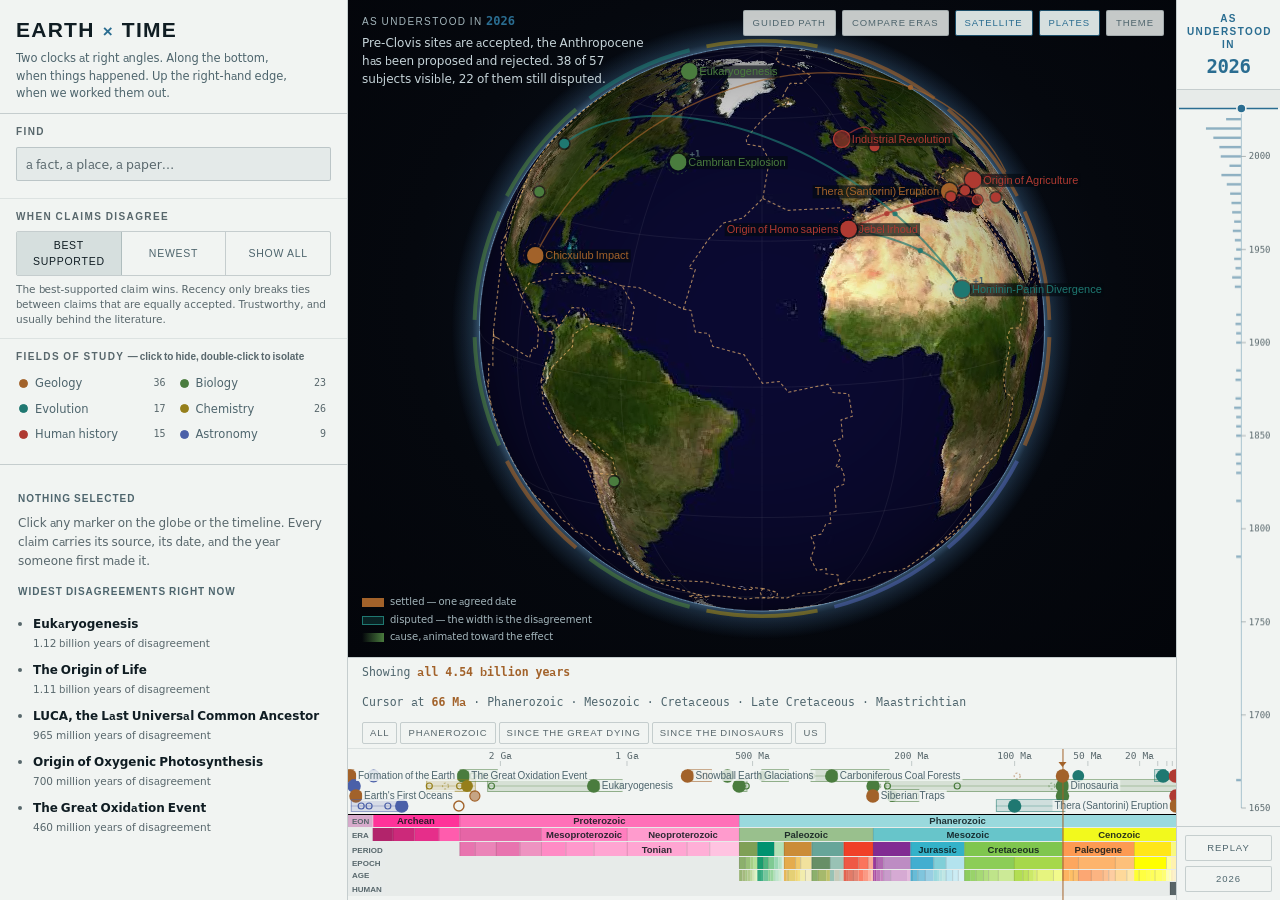
==== commit aa07d4c7: "Count what is drawn, and sweep the rail the rail actually has Two bugs, both a second mechanism disa" ====
--- a/index.html
+++ b/index.html
@@ -1056,8 +1056,6 @@
     const subjectOn = res.subjects.some(s => A.subjects.has(s));
     const zoomOK = z >= res.zoomMin - 0.001 || res.significance >= 5 || A.selection === id;
 
-    for (const s of res.subjects) if (s in subjectCounts) subjectCounts[s]++;
-
     items[id] = {
       id, ref: R.referents[id], res,
       inWindow: overlaps,
@@ -1144,6 +1142,20 @@
   }
 
   const visible = order.map(i => items[i]).filter(i => i.visible);
+
+  /* The chip counts come off `visible` itself, and nothing else. They used to be
+     tallied at the top of this function, before the window, the zoom band and
+     the roll-up had been applied to anything, so they moved with knowledge-time
+     and nothing else: zoomed to the Holocene the astronomy chip still read 11
+     with no astronomy on screen at all. Counting a set the renderers do not draw
+     is the second filtering path this function exists to avoid - so the number
+     on a chip is now, by construction, the number of marks it accounts for.
+     A switched-off subject reads 0, which is what the screen shows; the chip is
+     already drawn as off, so the state is not carried by the number. */
+  for (const it of visible) {
+    for (const s of it.res.subjects) if (s in subjectCounts) subjectCounts[s]++;
+  }
+
   const liveEdges = edges.filter(e =>
     e.from.visible && e.to.visible &&
     (!A.focus || e.from.inFocus || e.to.inFocus));
@@ -2195,8 +2207,11 @@
   kx.beginPath(); kx.moveTo(spine + 0.5, KPAD); kx.lineTo(spine + 0.5, KH - KPAD); kx.stroke();
 
   // ticks
+  // The first round fifty at or after KT_MIN. Starting at a literal 1650 drew
+  // every tick below the floor outside the canvas - ktToY(1650) is 827px in a
+  // 737px rail once KT_MIN moves up.
   kx.font = '400 9px xt-mono, monospace';
-  for (let yr = 1650; yr <= KT_MAX; yr += 50) {
+  for (let yr = Math.ceil(KT_MIN / 50) * 50; yr <= KT_MAX; yr += 50) {
     const py = ktToY(yr);
     kx.strokeStyle = withAlpha(CSSV['chalk-faint'], 0.45);
     kx.beginPath(); kx.moveTo(spine + 0.5, py); kx.lineTo(spine + 5, py); kx.stroke();
@@ -2213,17 +2228,24 @@
 }
 
 /* ----------------------------------------------------------------- replay */
+/* Sixteen seconds from one end of the rail to the other. The span used to be
+   measured from a literal 1650 rather than from KT_MIN, so with the floor
+   anywhere above that the first seconds of a replay produced values setKt
+   clamped away - the rail sat still - and the rest ran at a rate computed for a
+   longer rail than the one on screen. startReplay looked right only because
+   setKt clamped for it, which is a second mechanism covering for this one. */
 let playT = 0;
+const REPLAY_SECONDS = 16;
 function tickReplay(dt) {
   if (!S.playing) return;
   playT += dt;
-  const span = KT_MAX - 1650;
-  const next = Math.round(1650 + (playT / 16) * span);
+  const span = KT_MAX - KT_MIN;
+  const next = Math.round(KT_MIN + (playT / REPLAY_SECONDS) * span);
   if (next >= KT_MAX) { setKt(KT_MAX); stopReplay(); return; }
   setKt(next);
 }
 function startReplay() {
-  S.playing = true; playT = 0; setKt(1650);
+  S.playing = true; playT = 0; setKt(KT_MIN);
   document.getElementById('btn-play').setAttribute('aria-pressed', 'true');
   document.getElementById('btn-play').textContent = 'Stop';
 }
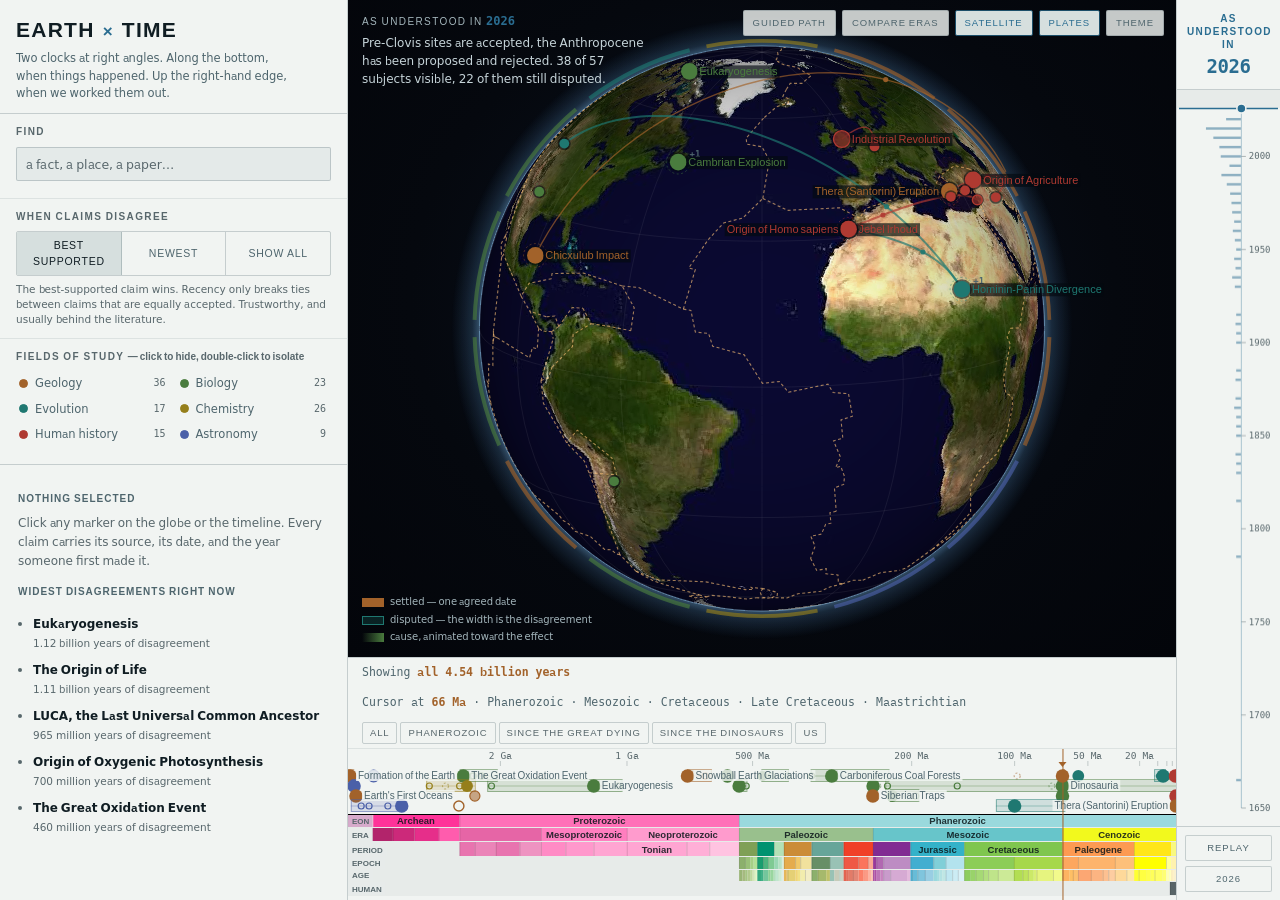
==== commit 2f4156fa: "Announce a sentence, not the panel, and let the graph be walked #detail carried aria-live="polite", " ====
--- a/index.html
+++ b/index.html
@@ -543,14 +543,22 @@
       </div>
     </div>
 
-    <div class="detail" id="detail" tabindex="-1" aria-live="polite"></div>
+    <div class="detail" id="detail" tabindex="-1"></div>
+    <p class="sr" id="sr-status" role="status" aria-live="polite"></p>
   </aside>
 
   <!-- ================================= STAGE ================================== -->
   <main class="stage" id="stage">
     <!-- application, not img: arrow keys must reach the canvas to rotate it,
          and a screen reader should not swallow them. Selections are announced
-         through the detail panel, which is the aria-live region. -->
+         through #sr-status below, one line at a time.
+
+         That is a deliberate change from announcing through #detail itself.
+         The intent was right and the granularity was not: renderDetail rewrites
+         the panel from the needPanel block, which every setKt sets, so an
+         8.9 KB region was re-announced 226 times across one 16-second Replay.
+         A selection is worth saying; a selection is not worth saying once per
+         year of a scrub. -->
     <canvas id="globe" tabindex="0" role="application"
             aria-label="Orthographic globe of dated claims about Earth history. Arrow keys rotate, plus and minus zoom, Escape clears the selection."></canvas>
 
@@ -575,7 +583,11 @@
       </div>
     </div>
 
-    <div class="tip" id="tip" role="status"></div>
+    <!-- The tooltip repeats what the panel already carries, and it is rewritten
+         on every hover pointermove - as role="status" that was a second flood on
+         top of the panel's. It is also mouse-only: the hover branch sits after
+         the drag branch returns, so it never fires on touch at all. -->
+    <div class="tip" id="tip" aria-hidden="true"></div>
   </main>
 
   <!-- =========================== KNOWLEDGE-TIME RAIL =========================== -->
@@ -2261,6 +2273,29 @@
    ========================================================================== */
 
 const elDetail = document.getElementById('detail');
+const elStatus = document.getElementById('sr-status');
+
+/* One line, announced only when something worth saying has changed.
+
+   #detail used to be the live region, and renderDetail rewrites it from the
+   needPanel block that every setKt sets, so scrubbing the rail re-announced the
+   whole 8.9 KB panel once per year. What a screen reader needs is the thing
+   selected, where it resolves to, and whether anyone disagrees - a sentence.
+
+   The key is separate from the line on purpose, and both halves of that matter.
+   Keying on the selection alone goes silent through the one interaction the
+   README leads with - hold a selection, scrub the rail, watch the date collapse.
+   Keying on the sentence is too twitchy the other way: the connection count
+   climbs as edges arrive, so sweeping the rail a year at a time announced 13
+   times against the 8 occasions the date or the standing actually moved. The
+   key is the referent, the resolved date, the status and whether it is disputed
+   - exactly the set of things the second axis exists to move. */
+let announced = null;
+function announceSelection(key, line) {
+  if (!elStatus || key === announced) return;
+  announced = key;
+  elStatus.textContent = line || '';
+}
 
 function esc(s) {
   return String(s == null ? '' : s).replace(/[&<>"']/g,
@@ -2327,6 +2362,12 @@
       Object.prototype.hasOwnProperty.call(R.referents, S.selection)) {
     const ref = R.referents[S.selection];
     const first = firstDatedYear(S.selection);
+    /* Keyed without the year: scrubbing 1650 to 1900 with this selected is one
+       piece of news, not two hundred and fifty. The year the record changes is
+       the durable half, so the line carries that rather than the current one. */
+    announceSelection(`${ref.id}|unknown`,
+      `${ref.label}: nothing datable is claimed about this yet.`
+      + (isFinite(first) ? ` The first dated claim arrives in ${first}.` : ''));
     const pending = (R.byRef[S.selection] || [])
       .filter(c => c.knowledge_time > S.kt)
       .sort((a, b) => a.knowledge_time - b.knowledge_time);
@@ -2356,6 +2397,7 @@
   }
 
   if (!S.selection || !F.items[S.selection]) {
+    announceSelection('', '');
     const disp = F.visible.filter(i => i.res.disputed)
       .sort((a, b) => (b.res.oldest - b.res.youngest) - (a.res.oldest - a.res.youngest))
       .slice(0, 5);
@@ -2395,6 +2437,14 @@
     ? fmtYbp(r.winner.claim.earth_time_start)
     : `${fmtYbp(r.oldest)} – ${fmtYbp(r.youngest)}`;
   const prec = r.winner ? fmtPrecision(r.winner.claim.time_precision) : null;
+
+  announceSelection(
+    `${ref.id}|${Math.round(r.pos)}|${r.winner ? r.winner.status : 'none'}|${r.disputed}`,
+    `${ref.label}, ${dateLine}`
+    + (r.winner ? `, ${r.winner.status}, resolved to ${r.winner.claim.asserted_by}` : ', not resolved')
+    + (r.disputed ? `, disputed across ${fmtSpan(r.oldest - r.youngest)}` : '')
+    + `. ${r.pool.length} claim${r.pool.length === 1 ? '' : 's'} competing for the date`
+    + `, ${outE.length + inE.length} connection${outE.length + inE.length === 1 ? '' : 's'}.`);
 
   elDetail.innerHTML = `
     <div class="dt-head">
@@ -3313,8 +3363,15 @@
   const b = e.target.closest('[data-goto]'); if (!b) return;
   const plan = revealReferent(b.dataset.goto);
   if (!plan) return;
+  /* The hop rebuilds the panel, so the button that had focus stops existing and
+     focus falls to <body> - which makes the causal graph unwalkable from the
+     keyboard: every step threw the user to the top of the document to Tab back.
+     Only re-aim focus if it was in the panel to begin with, so a mouse click
+     does not steal it from wherever it was. */
+  const hadFocus = elDetail.contains(document.activeElement);
   flyTo(plan);
   elDetail.scrollTop = 0;
+  if (hadFocus) elDetail.focus({ preventScroll: true });
 });
 
 /* Both of these are in the hash, so both have to go through changed().
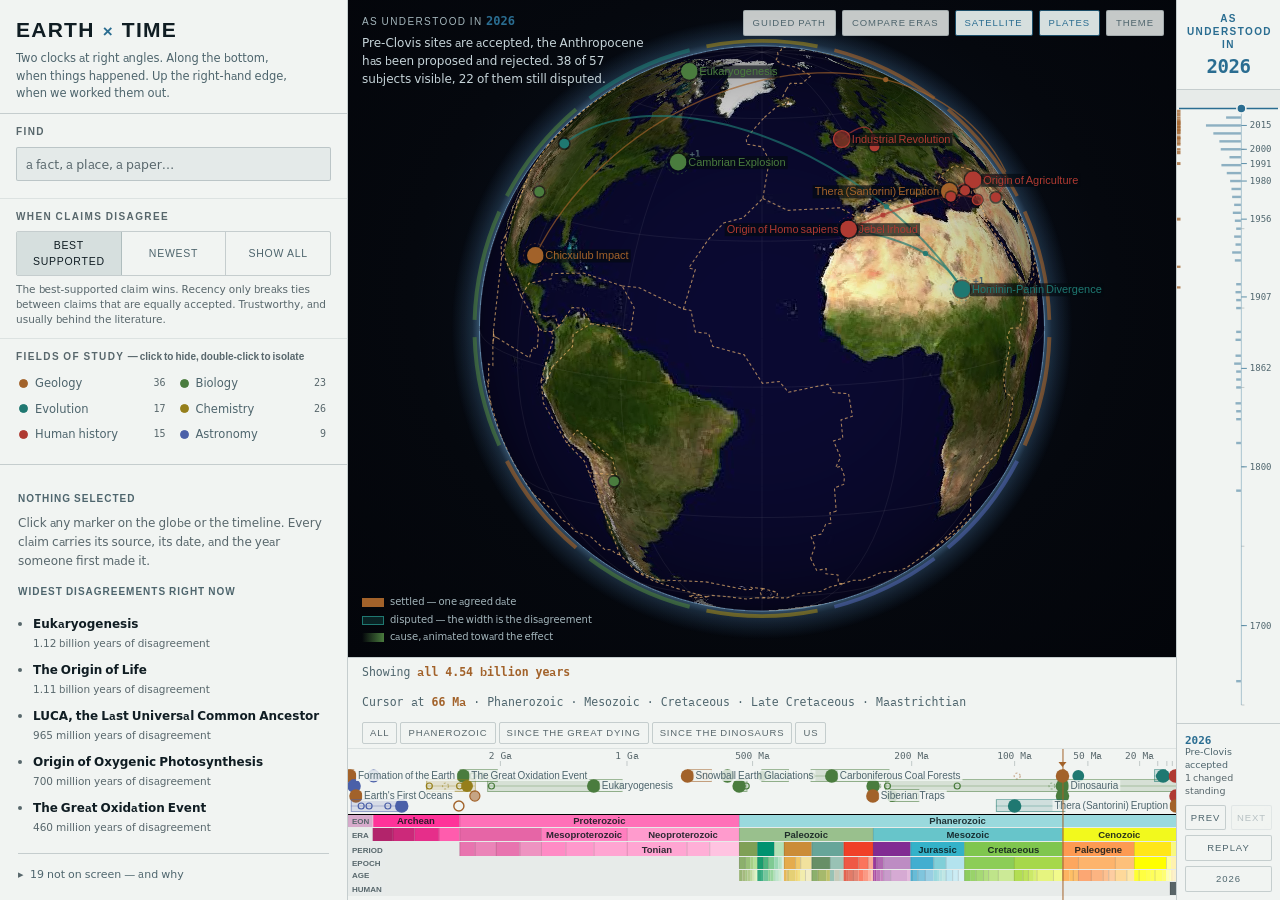
==== commit 72455d80: "Say where the argument turns, what is missing, and who said so Three items from docs/ux-review-2026-" ====
--- a/index.html
+++ b/index.html
@@ -4,6 +4,18 @@
 <meta charset="utf-8" />
 <meta name="viewport" content="width=device-width, initial-scale=1, viewport-fit=cover" />
 <title>Earth × Time</title>
+<meta name="description" content="Two orthogonal axes: when things happened, and when we found out. 275 sourced claims about Earth&#39;s history, each carrying the year someone first made it." />
+<meta property="og:type" content="website" />
+<meta property="og:title" content="Earth × Time" />
+<meta property="og:description" content="Drag the knowledge-time rail and watch the dates re-resolve. Every claim carries its source and the year it was first made." />
+<meta property="og:image" content="https://kejjeh.github.io/earth-x-time/preview.jpg" />
+<meta property="og:image:alt" content="A dark globe beside a vertical knowledge-time rail and a stratigraphic timeline." />
+<meta property="og:url" content="https://kejjeh.github.io/earth-x-time/" />
+<meta name="twitter:card" content="summary_large_image" />
+<meta name="twitter:title" content="Earth × Time" />
+<meta name="twitter:description" content="Drag the knowledge-time rail and watch the dates re-resolve." />
+<meta name="twitter:image" content="https://kejjeh.github.io/earth-x-time/preview.jpg" />
+<link rel="icon" href="data:image/svg+xml,%3Csvg%20xmlns%3D%27http%3A%2F%2Fwww.w3.org%2F2000%2Fsvg%27%20viewBox%3D%270%200%2032%2032%27%3E%3Crect%20width%3D%2732%27%20height%3D%2732%27%20rx%3D%277%27%20fill%3D%27%230A1317%27%2F%3E%3Ccircle%20cx%3D%2716%27%20cy%3D%2717%27%20r%3D%278.5%27%20fill%3D%27none%27%20stroke%3D%27%23DDE7E7%27%20stroke-opacity%3D%27.5%27%20stroke-width%3D%271.5%27%2F%3E%3Cpath%20d%3D%27M16%203.5v25%27%20stroke%3D%27%2355A0C6%27%20stroke-width%3D%272%27%20stroke-linecap%3D%27round%27%2F%3E%3Ccircle%20cx%3D%2716%27%20cy%3D%2711%27%20r%3D%273.2%27%20fill%3D%27%23D08A44%27%2F%3E%3C%2Fsvg%3E" />
 <style>
 @font-face{font-family:'xt-sans';font-style:normal;font-weight:400;font-display:block;src:url([data-uri]) format('woff2');}
 @font-face{font-family:'xt-sans';font-style:normal;font-weight:600;font-display:block;src:url([data-uri]) format('woff2');}
@@ -303,6 +315,35 @@
 .claim .stmt { margin: 4px 0 0; font-size: 11.5px; color: var(--chalk-dim); line-height: 1.5; }
 .claim .src { margin: 4px 0 0; font-size: 10.5px; color: var(--chalk-faint); line-height: 1.45; }
 .claim .src .kt { font-family: var(--font-data); color: var(--cyanotype); }
+
+/* Outbound source links. The DOI link and the "no DOI" link are deliberately
+   the same weight: an unchecked attribution is not a lesser thing to show than
+   a checked one, it is the thing a reader most needs to know about. */
+a.doi { color: var(--chalk-dim); text-decoration: underline;
+        text-decoration-color: var(--rule); text-underline-offset: 2px; }
+a.doi:hover, a.doi:focus-visible { color: var(--cyanotype);
+        text-decoration-color: var(--cyanotype); }
+a.doi:focus-visible { outline: none; box-shadow: 0 0 0 2px var(--cyanotype); border-radius: 2px; }
+a.doi .doi-mark { font-family: var(--font-data); font-size: 8.5px; letter-spacing: .06em;
+        margin-left: 4px; padding: 0 3px; border: 1px solid var(--rule); border-radius: 2px;
+        color: var(--chalk-faint); vertical-align: 1px; }
+a.doi:hover .doi-mark, a.doi:focus-visible .doi-mark { border-color: var(--cyanotype); color: var(--cyanotype); }
+a.doi.none { color: var(--chalk-faint); font-style: italic; text-decoration-style: dotted; }
+
+/* The absent roster. Grouped by the one action that would bring a row back, so
+   the list reads as a set of things to do rather than a list of failures. */
+.absent { margin-top: 16px; border-top: 1px solid var(--rule); padding-top: 10px; }
+.absent summary { font-size: 11px; color: var(--chalk-dim); cursor: pointer;
+  list-style: none; padding: 2px 0; }
+.absent summary::-webkit-details-marker { display: none; }
+.absent summary::before { content: '▸'; display: inline-block; width: 12px;
+  color: var(--chalk-faint); transition: transform .12s ease; }
+.absent[open] summary::before { transform: rotate(90deg); }
+.absent summary:focus-visible { outline: none; box-shadow: 0 0 0 2px var(--cyanotype); border-radius: 2px; }
+.absent-fix { margin: 10px 0 2px; font-size: 9.5px; letter-spacing: .07em;
+  text-transform: uppercase; color: var(--chalk-faint); }
+.absent ul { margin: 0; padding: 0; list-style: none; }
+@media (prefers-reduced-motion: reduce) { .absent summary::before { transition: none; } }
 .claim .winner-flag {
   font-family: var(--font-display); text-transform: uppercase; letter-spacing: .1em;
   font-size: 9px; color: var(--ochre);
@@ -398,6 +439,17 @@
 .krail-foot { padding: 8px; border-top: 1px solid var(--rule); flex: none; display: flex;
   flex-direction: column; gap: 5px; }
 .krail-foot .iconbtn { width: 100%; text-align: center; }
+.krail-step { display: flex; gap: 5px; }
+.krail-step .iconbtn { padding: 5px 2px; }
+.krail-step .iconbtn:disabled { opacity: .35; cursor: default; }
+/* The readout is the rail's caption: the landmark it is standing on, and what
+   actually happened in the year under the pointer. Fixed height so the foot
+   does not jump as the text changes under a moving pointer. */
+.krail-read { margin: 0 0 2px; min-height: 42px; font-size: 9.5px; line-height: 1.35;
+  color: var(--chalk-faint); }
+.krail-read .yr { font-family: var(--font-data); color: var(--cyanotype);
+  font-size: 11px; font-weight: 600; display: block; }
+.krail-read .era { color: var(--chalk-dim); display: block; }
 
 /* ============================================================ CHRONOSTRAT */
 .chron-bar {
@@ -600,6 +652,13 @@
             aria-label="Knowledge time: the year you are reading the record from"
             aria-valuemin="1650" aria-valuemax="2026" aria-valuenow="2026"></canvas>
     <div class="krail-foot">
+      <p class="krail-read" id="krail-read"></p>
+      <div class="krail-step">
+        <button class="iconbtn" id="btn-prev" title="Previous year in which anything changes"
+                aria-label="Previous year in which anything changes">Prev</button>
+        <button class="iconbtn" id="btn-next" title="Next year in which anything changes"
+                aria-label="Next year in which anything changes">Next</button>
+      </div>
       <button class="iconbtn" id="btn-play" aria-pressed="false">Replay</button>
       <button class="iconbtn" id="btn-now">2026</button>
     </div>
@@ -1184,22 +1243,50 @@
 function invalidate() { FACTS = null; }
 function facts() { return FACTS || (FACTS = queryFacts(S)); }
 
+/* ------------------------------------------------------- the named landmarks
+   These nine years were a ladder of `else if` thresholds inside
+   epistemicCaption, which meant the product knew exactly where its interesting
+   years were and the control that reaches them - the knowledge rail - did not.
+   At rest the rail was seven bare fifty-year numbers beside an unlabelled grey
+   shape, and a visitor dragging it was as likely to land on 1740, where nothing
+   moves, as on 1980, where the page changes.
+
+   One table now, read by both: the caption picks the last era at or below kt,
+   and 60_krail.js draws a tick per era and names it in the hover readout. Add a
+   landmark here and it appears in both places, or in neither. */
+const KT_ERAS = [
+  { from: KT_MIN, name: 'Before anyone is counting',
+    caption: 'The Earth has a history, but almost no one is counting it in years yet.' },
+  { from: 1700, name: 'Strata read as a sequence',
+    caption: 'Strata are understood to record a sequence. Their length is anyone’s guess.' },
+  { from: 1800, name: 'Deep time accepted',
+    caption: 'Deep time is accepted. Nothing can yet put a number on it.' },
+  { from: 1862, name: 'Kelvin’s ceiling',
+    caption: 'Physics says the Earth is under 100 million years old, and physics is winning.' },
+  { from: 1907, name: 'Radioactivity breaks the ceiling',
+    caption: 'Radioactivity has broken Kelvin’s ceiling; the age of the Earth is climbing.' },
+  { from: 1956, name: 'The Earth is 4.55 billion years old',
+    caption: 'The planet is 4.55 billion years old. Extinctions are still thought to be gradual.' },
+  { from: 1980, name: 'An asteroid is proposed',
+    caption: 'An asteroid has been proposed for the K–Pg extinction. Most palaeontologists are unconvinced.' },
+  { from: 1991, name: 'Chicxulub is found',
+    caption: 'Chicxulub has been found. The impact hypothesis has hardened into consensus.' },
+  { from: 2000, name: 'Clovis-first collapses',
+    caption: 'Clovis-first is collapsing, and the Deccan Traps are back in the K–Pg argument.' },
+  { from: 2015, name: 'Pre-Clovis accepted',
+    caption: 'Pre-Clovis sites are accepted, the Anthropocene has been proposed and rejected.' }
+];
+
+function eraAt(kt) {
+  let hit = KT_ERAS[0];
+  for (const e of KT_ERAS) if (kt >= e.from) hit = e;
+  return hit;
+}
+
 /* --------------------------------------------------- the rewriting caption */
 function epistemicCaption() {
   const F = facts();
-  const kt = S.kt;
-  const bits = [];
-
-  if (kt < 1700) bits.push('The Earth has a history, but almost no one is counting it in years yet.');
-  else if (kt < 1800) bits.push('Strata are understood to record a sequence. Their length is anyone’s guess.');
-  else if (kt < 1862) bits.push('Deep time is accepted. Nothing can yet put a number on it.');
-  else if (kt < 1907) bits.push('Physics says the Earth is under 100 million years old, and physics is winning.');
-  else if (kt < 1956) bits.push('Radioactivity has broken Kelvin’s ceiling; the age of the Earth is climbing.');
-  else if (kt < 1980) bits.push('The planet is 4.55 billion years old. Extinctions are still thought to be gradual.');
-  else if (kt < 1991) bits.push('An asteroid has been proposed for the K–Pg extinction. Most palaeontologists are unconvinced.');
-  else if (kt < 2000) bits.push('Chicxulub has been found. The impact hypothesis has hardened into consensus.');
-  else if (kt < 2015) bits.push('Clovis-first is collapsing, and the Deccan Traps are back in the K–Pg argument.');
-  else bits.push('Pre-Clovis sites are accepted, the Anthropocene has been proposed and rejected.');
+  const bits = [eraAt(S.kt).caption];
 
   const n = F.visible.length, d = F.disputedCount;
   bits.push(`${n} of ${Object.keys(R.referents).length} subjects visible, ${d} of them still disputed.`);
@@ -2187,6 +2274,84 @@
 })();
 const KT_PIP_MAX = Math.max(...KT_PIPS.map(p => p[1]));
 
+/* Every year in which anything at all changes: a claim arrives, or a claim's
+   standing moves. 115 of them, from 1669, and the largest gap between two is
+   119 years - which is why dragging blind lands on nothing so often, and why
+   the foot has a pair of buttons that step between them. */
+const KT_CHANGES = (() => {
+  const yrs = new Set();
+  for (const c of GRAPH.claims) {
+    yrs.add(c.knowledge_time);
+    for (const e of (c.status_timeline || [])) yrs.add(e.knowledge_time);
+  }
+  return [...yrs].filter(y => y >= KT_MIN && y <= KT_MAX).sort((a, b) => a - b);
+})();
+
+/* What actually happened in each of those years, precomputed once.
+   Links are counted from GRAPH.edges through the knowledge_time of the claim
+   that asserts each edge - not from status_timeline entries. A status
+   transition is a claim hardening or being retired; it is not an edge
+   appearing, and counting it as one would overstate every year in which the
+   literature merely changed its mind. */
+const KT_YEAR = (() => {
+  const m = new Map();
+  const at = y => m.get(y) || (m.set(y, { claims: 0, links: 0, superseded: 0, restanding: 0 }), m.get(y));
+  for (const c of GRAPH.claims) {
+    at(c.knowledge_time).claims++;
+    for (const e of (c.status_timeline || [])) {
+      /* Every transition is counted, not only the withdrawals. Counting the
+         supersessions alone left years like 2026 - where a claim hardens but
+         nothing is retired - in KT_CHANGES, so Next would step to a year the
+         readout then described as "nothing changes this year". The rail cannot
+         say two different things about the same year. */
+      if (e.knowledge_time === c.knowledge_time) continue;   // the arrival, already counted
+      if (e.status === 'superseded') at(e.knowledge_time).superseded++;
+      else at(e.knowledge_time).restanding++;
+    }
+  }
+  for (const e of GRAPH.edges) {
+    const c = R.claims[e.claim_id];
+    if (c) at(c.knowledge_time).links++;
+  }
+  return m;
+})();
+
+/* 46 supersessions over 23 years, rendered nowhere until now: KT_PIPS shows
+   arrivals only, so the rail displayed knowledge arriving and never knowledge
+   being withdrawn - on a page whose whole argument is that the record rewrites
+   itself. They get the far-left column: the density bars grow leftward from the
+   spine and reach x≈29 at their widest in a 104px rail, and the right channel
+   is already spoken for by the selected-claim pips at spine+3 and the tick
+   labels at spine+8. */
+const KT_SUPERSEDED = [...KT_YEAR.entries()]
+  .filter(([, v]) => v.superseded > 0)
+  .map(([y, v]) => [y, v.superseded])
+  .sort((a, b) => a[0] - b[0]);
+const KT_SUP_MAX = Math.max(1, ...KT_SUPERSEDED.map(p => p[1]));
+
+function nextChange(from, dir) {
+  if (dir > 0) {
+    for (const y of KT_CHANGES) if (y > from) return y;
+    return null;
+  }
+  for (let i = KT_CHANGES.length - 1; i >= 0; i--) if (KT_CHANGES[i] < from) return KT_CHANGES[i];
+  return null;
+}
+
+/* "1980 · 6 claims first made, 1 link wired". A bare pointermove is new here -
+   both rails were pointerdown / move-guarded-by-drag / up / cancel, so hovering
+   a grey pip told you nothing at all. */
+function railReadout(kt) {
+  const v = KT_YEAR.get(kt);
+  const era = eraAt(kt);
+  const parts = [];
+  if (v && v.claims) parts.push(`${v.claims} claim${v.claims === 1 ? '' : 's'} first made`);
+  if (v && v.links) parts.push(`${v.links} link${v.links === 1 ? '' : 's'} wired`);
+  if (v && v.superseded) parts.push(`${v.superseded} superseded`);
+  if (v && v.restanding) parts.push(`${v.restanding} changed standing`);
+  return { year: kt, era: era.name, detail: parts.join(', ') || 'nothing changes this year' };
+}
+
 function drawKrail() {
   kx.clearRect(0, 0, KW, KH);
   const spine = KW * 0.62;
@@ -2214,6 +2379,15 @@
     }
   }
 
+  // knowledge withdrawn, far-left column, clear of the density bars
+  for (const [yr, n] of KT_SUPERSEDED) {
+    const py = ktToY(yr);
+    const h = 1.6 + (n / KT_SUP_MAX) * 2.6;
+    kx.fillStyle = withAlpha(yr <= S.kt ? CSSV.ochre : CSSV['chalk-faint'],
+                             yr <= S.kt ? 0.75 : 0.18);
+    kx.fillRect(0, py - h / 2, 3.5, h);
+  }
+
   // spine
   kx.strokeStyle = withAlpha(CSSV.cyanotype, 0.35); kx.lineWidth = 1;
   kx.beginPath(); kx.moveTo(spine + 0.5, KPAD); kx.lineTo(spine + 0.5, KH - KPAD); kx.stroke();
@@ -2222,13 +2396,29 @@
   // The first round fifty at or after KT_MIN. Starting at a literal 1650 drew
   // every tick below the floor outside the canvas - ktToY(1650) is 827px in a
   // 737px rail once KT_MIN moves up.
-  kx.font = '400 9px xt-mono, monospace';
+  //
+  // The fifties are the scale and no longer the labels: seven bare round
+  // numbers told a reader where the rail's middle was and nothing about where
+  // its argument turns. They stay as unlabelled minor marks; the labels go to
+  // the years in KT_ERAS, which are the years the page has something to say
+  // about. Both still draw a four-digit year inside the canvas, which is what
+  // the rail-tick check measures.
   for (let yr = Math.ceil(KT_MIN / 50) * 50; yr <= KT_MAX; yr += 50) {
     const py = ktToY(yr);
-    kx.strokeStyle = withAlpha(CSSV['chalk-faint'], 0.45);
-    kx.beginPath(); kx.moveTo(spine + 0.5, py); kx.lineTo(spine + 5, py); kx.stroke();
-    kx.fillStyle = CSSV['chalk-faint'];
-    kx.fillText(String(yr), spine + 8, py + 3);
+    kx.strokeStyle = withAlpha(CSSV['chalk-faint'], 0.3);
+    kx.beginPath(); kx.moveTo(spine + 0.5, py); kx.lineTo(spine + 3.5, py); kx.stroke();
+  }
+
+  kx.font = '400 9px xt-mono, monospace';
+  for (const era of KT_ERAS) {
+    if (era.from <= KT_MIN || era.from > KT_MAX) continue;
+    const py = ktToY(era.from);
+    const on = era.from <= S.kt;
+    kx.strokeStyle = withAlpha(on ? CSSV.cyanotype : CSSV['chalk-faint'], on ? 0.75 : 0.4);
+    kx.lineWidth = 1;
+    kx.beginPath(); kx.moveTo(spine + 0.5, py); kx.lineTo(spine + 6, py); kx.stroke();
+    kx.fillStyle = on ? CSSV['chalk-dim'] : CSSV['chalk-faint'];
+    kx.fillText(String(era.from), spine + 9, py + 3);
   }
 
   // handle
@@ -2307,6 +2497,44 @@
   frontier: 'The most recent claim wins, whether or not anyone else believes it. This is the edge of current thinking, and the edge is often wrong.',
   spread: 'Nothing is resolved. Every surviving claim is drawn at once, and the width of the band is the size of the disagreement.'
 };
+
+/* ------------------------------------------------------- following a source
+   The panel header promises that nothing shows a date without showing who said
+   so, and until now "who said so" was a dead string: 43 non-null DOIs were
+   decoded into R.claims and read by nothing, and the page had no outbound
+   anchor anywhere in its source tree.
+
+   The half without a DOI is the more honest half. README's Known gaps says only
+   the 37 causal-graph claims went through an adversarial citation pass and the
+   other 238 are "plausible rather than checked", so a claim with no DOI gets
+   said so, out loud, with a search that lets a reader go and check it. That is
+   the site auditing itself rather than asking to be trusted.
+
+   encodeURI, not encodeURIComponent: a DOI is a path and its slash has to
+   survive. One DOI in the set - Hildebrand 1991, which is the README's own
+   headline example - carries `<`, `>` and `;`, and encodeURI escapes the two
+   angle brackets while leaving the semicolon and the parens that doi.org
+   resolves as-is. encodeURIComponent would escape the slash and 404. */
+function doiHref(doi) {
+  return 'https://doi.org/' + encodeURI(String(doi));
+}
+
+function searchHref(c) {
+  return 'https://scholar.google.com/scholar?q=' +
+    encodeURIComponent(String(c.asserted_by || '') + ' ' + String(c.statement || '').slice(0, 120));
+}
+
+/* rel="noopener": these open in a new tab, and the opener reference would give
+   an unrelated origin a handle on this window. */
+function sourceLink(c) {
+  const who = esc(c.asserted_by);
+  if (c.doi) {
+    return `<a class="doi" href="${esc(doiHref(c.doi))}" target="_blank" rel="noopener noreferrer"
+      title="Resolve ${esc(c.doi)} at doi.org">${who}<span class="doi-mark">DOI</span></a>`;
+  }
+  return `${who} <a class="doi none" href="${esc(searchHref(c))}" target="_blank" rel="noopener noreferrer"
+    title="No DOI is recorded for this claim. Search for it.">no DOI recorded — search</a>`;
+}
 
 function statusPill(st) {
   return `<span class="st st-${st}">${st}</span>`;
@@ -2330,7 +2558,7 @@
       ${isWinner ? '<span class="winner-flag">resolved to this</span>' : ''}
     </div>
     <p class="stmt">${esc(c.statement)}</p>
-    <p class="src">${esc(c.asserted_by)} · first asserted <span class="kt num">${c.knowledge_time}</span></p>
+    <p class="src">${sourceLink(c)} · first asserted <span class="kt num">${c.knowledge_time}</span></p>
     <ul class="hist">${hist}</ul>
   </div>`;
 }
@@ -2348,6 +2576,89 @@
       <span class="mech">${esc(ed.edge.label)} · ${esc(ed.claim.asserted_by)} · ${ed.status} since ${ed.since}</span>
     </span>
   </button>`;
+}
+
+/* --------------------------------------------------- why something is absent
+   epistemicCaption ends "24 of 57 subjects visible" and stops there. queryFacts
+   already knows why each of the other 33 is not on screen - it keeps inWindow,
+   subjectOn, zoomOK, inFocus and aggregatedInto per referent and then collapses
+   all of them into one boolean - so the reasons were computed and thrown away
+   on every query. Search was the only way to reach a hidden referent, and it
+   requires knowing the name first.
+
+   The order below is precedence, not preference: a referent can fail several
+   gates at once and the first one is the one a reader can act on. "Not asserted
+   yet" comes first because such a referent is not in F.items at all - resolve()
+   returned null and the loop skipped it - so it has no flags to read. */
+function absenceReason(id, F) {
+  const it = F.items[id];
+  if (!it) {
+    const first = firstDatedYear(id);
+    return isFinite(first)
+      ? { key: 'unasserted', why: `not claimed until ${first}`, fix: 'Move knowledge-time forward' }
+      : { key: 'unasserted', why: 'nothing datable is claimed about it', fix: null };
+  }
+  if (it.aggregatedInto) {
+    const parent = R.referents[it.aggregatedInto];
+    return { key: 'rolled', why: `counted inside ${parent ? parent.label : it.aggregatedInto}`,
+             fix: 'Zoom in to separate it' };
+  }
+  if (!it.subjectOn) {
+    const off = it.res.subjects.map(s => SUBJECT_LABEL[s] || s);
+    return { key: 'subject', why: `${off.join(' / ')} is switched off`, fix: 'Turn the subject back on' };
+  }
+  if (!it.inWindow) {
+    return { key: 'window', why: `dated ${fmtYbp(it.res.pos)}, outside the window`, fix: 'Widen the window' };
+  }
+  if (!it.zoomOK) {
+    return { key: 'zoom', why: 'below the zoom band at this width', fix: 'Zoom in' };
+  }
+  if (!it.inFocus) {
+    return { key: 'focus', why: `isolated away by ${SUBJECT_LABEL[S.focus] || S.focus}`, fix: 'Clear the isolation' };
+  }
+  return { key: 'other', why: 'not drawn', fix: null };
+}
+
+/* Clicking a row goes through chooseResult, which is the same path search uses:
+   it advances knowledge-time to the first dated year, re-enables the subject,
+   clears an isolation and widens the window only when the target is genuinely
+   outside it. Worth saying plainly, because the zoom gate is passed by neither
+   of those - it is passed by the `|| A.selection === id` override in
+   queryFacts, which chooseResult reaches by setting the selection. A reader who
+   assumes the window widening is what reveals a deep-time referent will build
+   the wrong thing: a 66 Ma referent with zoomMin 7 in a res.oldest * 1.7 window
+   sits at z about 1.9 and would stay hidden without the override. */
+function renderAbsent() {
+  const F = facts();
+  const shown = new Set(F.visible.map(i => i.id));
+  const rows = [];
+  for (const id in R.referents) {
+    if (shown.has(id)) continue;
+    rows.push({ id, label: R.referents[id].label, ...absenceReason(id, F) });
+  }
+  if (!rows.length) return '';
+
+  const RANK = { subject: 0, focus: 1, window: 2, zoom: 3, rolled: 4, unasserted: 5, other: 6 };
+  rows.sort((a, b) => (RANK[a.key] - RANK[b.key]) || a.label.localeCompare(b.label));
+
+  const groups = [];
+  for (const r of rows) {
+    const last = groups[groups.length - 1];
+    if (last && last.fix === r.fix) last.rows.push(r);
+    else groups.push({ fix: r.fix, rows: [r] });
+  }
+
+  return `
+    <details class="absent">
+      <summary>${rows.length} not on screen — and why</summary>
+      ${groups.map(g => `
+        ${g.fix ? `<p class="absent-fix">${esc(g.fix)}</p>` : ''}
+        <ul>${g.rows.map(r => `
+          <li><button class="edge-link" data-goto="${esc(r.id)}" style="padding:2px 0">
+            <span><span class="who">${esc(r.label)}</span>
+            <span class="mech">${esc(r.why)}</span></span>
+          </button></li>`).join('')}</ul>`).join('')}
+    </details>`;
 }
 
 function renderDetail() {
@@ -2390,7 +2701,7 @@
         <span class="lbl">What is still to come · ${pending.length}</span>
         ${pending.slice(0, 8).map(c => `<div class="claim pending" style="--cl:var(--rule)">
           <p class="stmt">${esc(c.statement)}</p>
-          <p class="src">${esc(c.asserted_by)} — arrives in <span class="kt num">${c.knowledge_time}</span></p>
+          <p class="src">${sourceLink(c)} — arrives in <span class="kt num">${c.knowledge_time}</span></p>
         </div>`).join('')}
       </div>` : ''}`;
     return;
@@ -2411,6 +2722,7 @@
             <span><span class="who">${esc(i.ref.label)}</span>
             <span class="mech">${fmtSpan(i.res.oldest - i.res.youngest)} of disagreement</span></span>
           </button></li>`).join('')}</ul>` : ''}
+        ${renderAbsent()}
       </div>`;
     return;
   }
@@ -2461,7 +2773,7 @@
       <div class="big">${dateLine} ${prec ? `<span class="pm">${prec}</span>` : ''}</div>
       ${r.winner ? `
         <p class="prov">Resolved by <b>${esc(S.resolver === 'frontier' ? 'newest claim' : 'best supported')}</b>
-        to <b>${esc(r.winner.claim.asserted_by)}</b>, ${r.winner.status} since <b>${r.winner.since}</b>.
+        to <b>${sourceLink(r.winner.claim)}</b>, ${r.winner.status} since <b>${r.winner.since}</b>.
         ${r.dated.length > 1 ? `${r.dated.length - 1} competing claim${r.dated.length > 2 ? 's' : ''} below.` : ''}</p>`
         : `<p class="prov">Not resolved. Showing the full range of ${r.dated.length} surviving claims.</p>`}
       ${r.disputed ? `<p class="spread-note">Disputed — ${fmtSpan(r.oldest - r.youngest)} between the outermost claims.</p>` : ''}
@@ -2490,7 +2802,7 @@
       ${pending.map(c => `<div class="claim pending" style="--cl:var(--rule)">
         <div class="row1"><span class="date num">${fmtYbp(c.earth_time_start)}</span></div>
         <p class="stmt">${esc(c.statement)}</p>
-        <p class="src">${esc(c.asserted_by)} — arrives in <span class="kt num">${c.knowledge_time}</span></p>
+        <p class="src">${sourceLink(c)} — arrives in <span class="kt num">${c.knowledge_time}</span></p>
       </div>`).join('')}
     </div>` : ''}
 
@@ -3316,6 +3628,53 @@
   kDrag = false;
 });
 kcv.addEventListener('pointercancel', () => { kDrag = false; });
+/* ------------------------------------------------- the rail's hover readout
+   A bare pointermove, which neither rail had: both were pointerdown /
+   move-guarded-by-drag / up / cancel, so a grey pip under the cursor said
+   nothing. Hovering now names the landmark and what happened in that year,
+   which is what turns the rail from a numeric scale into a table of contents.
+   While dragging, the readout follows the value being set rather than the
+   pointer, so it never disagrees with the year in the header. */
+const elRailRead = document.getElementById('krail-read');
+let railHoverKt = null;
+
+function paintRailRead() {
+  if (!elRailRead) return;
+  const r = railReadout(railHoverKt == null ? S.kt : railHoverKt);
+  elRailRead.innerHTML =
+    `<span class="yr">${r.year}</span><span class="era">${esc(r.era)}</span>${esc(r.detail)}`;
+}
+
+kcv.addEventListener('pointermove', e => {
+  if (kDrag) { railHoverKt = null; paintRailRead(); return; }
+  if (e.pointerType === 'touch') return;
+  const r = kcv.getBoundingClientRect();
+  railHoverKt = yToKt(e.clientY - r.top);
+  paintRailRead();
+});
+kcv.addEventListener('pointerleave', () => { railHoverKt = null; paintRailRead(); });
+kcv.addEventListener('blur', () => { railHoverKt = null; paintRailRead(); });
+
+/* Step to the next year in which anything actually changes. 115 such years
+   across a 376-year rail, and the largest gap between two of them is 119
+   years - so a reader dragging blind spends most of the rail on nothing. */
+function stepChange(dir) {
+  stopReplay();
+  const y = nextChange(S.kt, dir);
+  if (y == null) return;
+  railHoverKt = null;
+  setKt(y);
+  paintRailRead();
+}
+document.getElementById('btn-prev').addEventListener('click', () => stepChange(-1));
+document.getElementById('btn-next').addEventListener('click', () => stepChange(1));
+
+function syncRailButtons() {
+  document.getElementById('btn-prev').disabled = nextChange(S.kt, -1) == null;
+  document.getElementById('btn-next').disabled = nextChange(S.kt, 1) == null;
+  if (railHoverKt == null) paintRailRead();
+}
+
 kcv.addEventListener('keydown', e => {
   const step = e.shiftKey ? 25 : 1;
   if (e.key === 'ArrowUp' || e.key === 'ArrowRight') setKt(S.kt + step);
@@ -3567,6 +3926,7 @@
     renderDetail(); renderSubjects();
     document.getElementById('asof-year').textContent = S.kt;
     document.getElementById('krail-year').textContent = S.kt;
+    syncRailButtons();
     document.getElementById('epistemic').textContent = epistemicCaption();
     const span = S.win.t1 - S.win.t0;
     document.getElementById('rd-window').textContent =
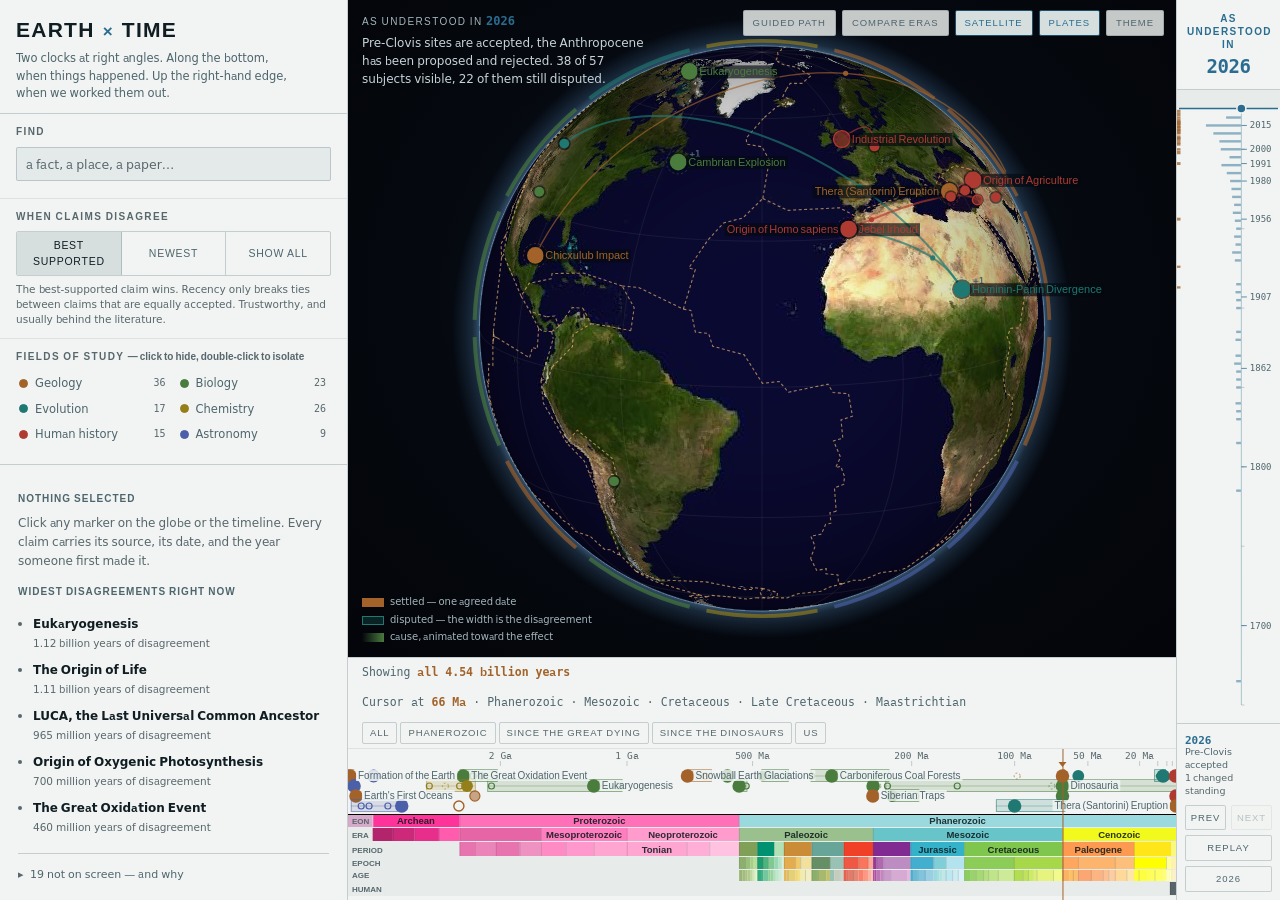
==== commit 690816d7: "Regenerate the preview, and describe the image that is actually there The og:image wired up in #49 w" ====
--- a/index.html
+++ b/index.html
@@ -9,7 +9,7 @@
 <meta property="og:title" content="Earth × Time" />
 <meta property="og:description" content="Drag the knowledge-time rail and watch the dates re-resolve. Every claim carries its source and the year it was first made." />
 <meta property="og:image" content="https://kejjeh.github.io/earth-x-time/preview.jpg" />
-<meta property="og:image:alt" content="A dark globe beside a vertical knowledge-time rail and a stratigraphic timeline." />
+<meta property="og:image:alt" content="A satellite globe carrying labelled markers — Chicxulub Impact, Cambrian Explosion, Origin of Homo sapiens — beside a knowledge-time rail marked at the years the argument turns, a stratigraphic ribbon along the bottom, and a panel resolving the Moon-forming impact to 4.45 Ga with its 110-million-year disagreement." />
 <meta property="og:url" content="https://kejjeh.github.io/earth-x-time/" />
 <meta name="twitter:card" content="summary_large_image" />
 <meta name="twitter:title" content="Earth × Time" />
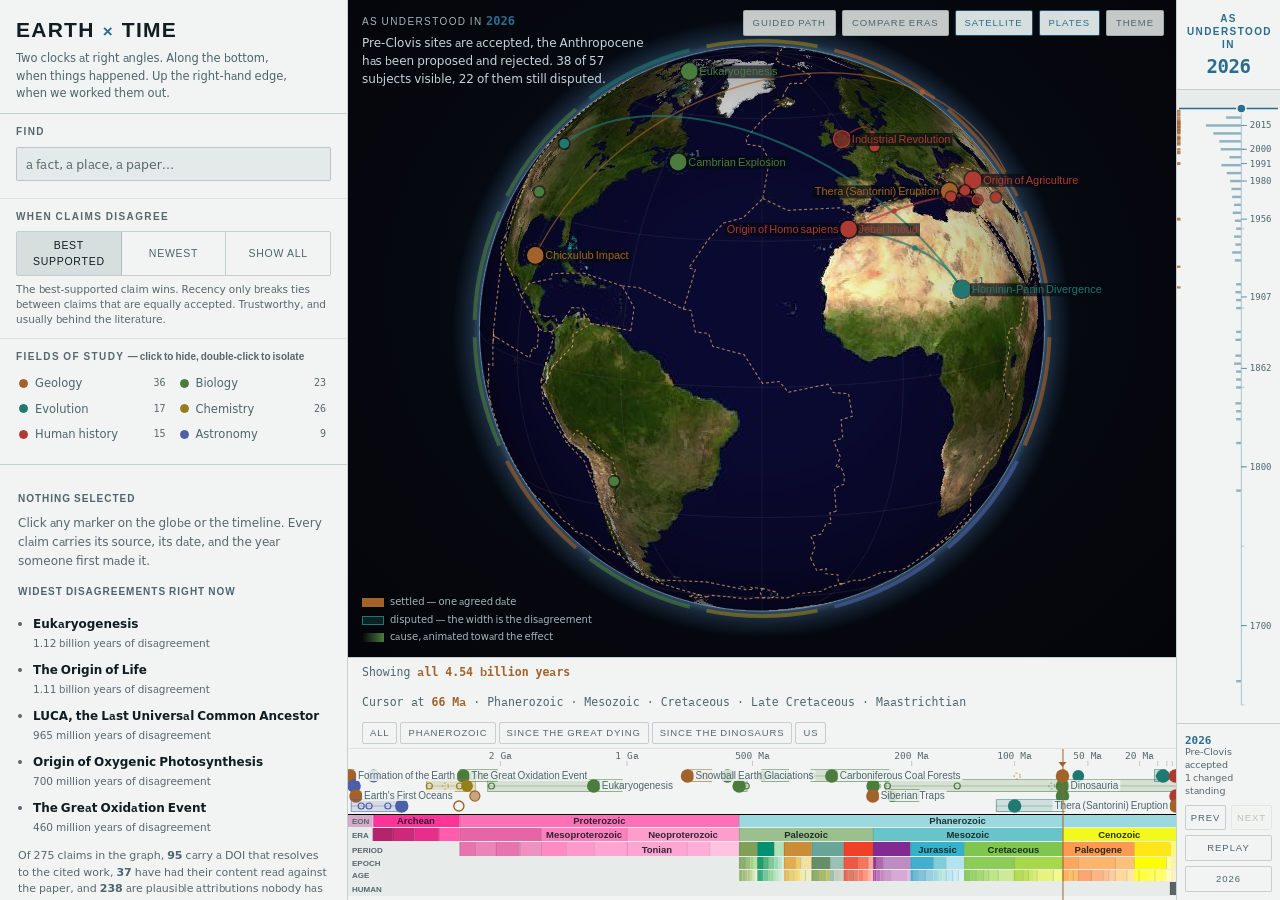
==== commit fc15a1d4: "Say which of two things has been checked about a source, and check them The panel had one mark for a" ====
--- a/index.html
+++ b/index.html
@@ -330,6 +330,20 @@
 a.doi:hover .doi-mark, a.doi:focus-visible .doi-mark { border-color: var(--cyanotype); color: var(--cyanotype); }
 a.doi.none { color: var(--chalk-faint); font-style: italic; text-decoration-style: dotted; }
 
+/* Two marks, two different facts, kept apart on purpose.
+   `.doi-mark` says whether the reference resolves: a DOI that Crossref matched
+   to the cited first author and year is "resolves", one it has no record of is
+   "unchecked". `.chk` says whether anyone read the paper against the claim.
+   A resolving DOI must not look like a checked claim, so the two never share
+   a colour: the reference mark takes cyanotype, the content mark takes ochre. */
+a.doi.ok .doi-mark { border-color: color-mix(in srgb, var(--cyanotype) 55%, transparent); color: var(--cyanotype); }
+.chk { font-family: var(--font-data); font-size: 8.5px; letter-spacing: .06em; margin-left: 4px;
+       padding: 0 3px; border: 1px solid var(--rule); border-radius: 2px; vertical-align: 1px;
+       white-space: nowrap; color: var(--chalk-faint); }
+.chk.yes { color: var(--ochre); border-color: color-mix(in srgb, var(--ochre) 55%, transparent); }
+.src-sum { margin: 10px 0 0; font-size: 11px; color: var(--chalk-faint); line-height: 1.5; }
+.src-sum b { color: var(--chalk-dim); font-weight: 600; }
+
 /* The absent roster. Grouped by the one action that would bring a row back, so
    the list reads as a set of things to do rather than a list of failures. */
 .absent { margin-top: 16px; border-top: 1px solid var(--rule); padding-top: 10px; }
@@ -529,6 +543,15 @@
   .chron { grid-column: 1; grid-row: 2; }
   .instrument { grid-column: 1 / span 2; grid-row: 3; border-right: none; border-top: 1px solid var(--rule); }
   .detail { overflow: visible; }
+  /* The tour bar is a flex ROW of six items in a box capped at 88% of a 390px
+     viewport: the step text was squeezed to a column 60px wide and 300px tall,
+     and because the bar is positioned against the viewport rather than the
+     stage, it landed at y=530 on top of the instrument panel while the stage
+     ended at 388. Measured, not guessed. Wrap it, span the width, and pin it
+     to the bottom of the viewport where a thumb can reach Next. */
+  .tourbar { position: fixed; left: 8px; right: 8px; bottom: 8px; transform: none;
+    max-width: none; flex-wrap: wrap; gap: 6px 10px; padding: 8px 10px; }
+  .tourbar .step { flex: 1 1 100%; order: -1; }
 }
 
 /* A one-finger vertical swipe has to scroll the page. With touch-action:none on
@@ -717,7 +740,14 @@
 const LAND_ENC   = 'j3DhgFlB9B1IExDsB6IJwCyBkCZ|t+J-+E5DHlFiC+EOiEnC|p6Cj8EwCZkBjDnO-BrHaqGgC2EkDgHA|tyH-yEgFC-CnB5Ec6CK|9lG7vEsEAmBlBlJCjDmB4GB|7oE9tEVrCxEVnGIzBuB8FeUsDgDoB0DlE|[base64]|vnE1rDsF1BpIzBhGgC5EqDkHtCwDiDmDzC|j1DlmD0BdTVnFZfeoFwB|ysEtjDhDDMqCmDbPpB|6iJxxC4FFX1E1DV1C6EsBY|i6K5xCuCbhDhEYdpDZzBpDxCvBpFcWmCgHmEkDkEuBeOZ|o9KpoCoEtDyDMjB9CvBA9DhFlBakB0BTkBlCawBsBI8CjE2FuDtBS5B|ouKpsBpDe7CmDmGjE|kkDjbUpErBAlFtSrDpB3CmBxB8FoCgEZqFesC4Dc6CsC+CkF4BhD|[base64]|84HnU9BHoDmDwEQ5FtD|6rHlQuCnB3ETqC8B|61HlQJjBzFJ+FuB|o5GxNoEU+J5DpCXrS6DsB8BkF3B|+vJ9KtD1B7DkB0DwBsBduB0C0BJXpC|+kIlGYvB7FcOkB2EP|qsIpCSnDiClB0BkCkEoBwMrE4ClDsDnBQhB7BFOpBgHtGxFe1DkEzCc9CnBItBxBV-GuC-CTiCmCtB6DxI4DrBlB9B0CsDmB9CArDyC2DkByDxB|w6H6CjDpC-GAJxB6B3B6EyB1DxCqD7G5BEe0BtCFhB8DpBTIlFjCKI4DtBsBwC4G2BwBkEb0EiB|shIoClBhErB6DiBsCwBjC|0zG1LlCBnEqD-HiMzGqHuENqGpGgCAsE-DZzBqF1ERxF|4rH0DoC5BrCHRlD9BrBZ-E7LkCnC+EB0DmBqBgDJO2BoDauH2H+EhD3DpEkB7C|48H6QKtCV5BVgCdfCrCrCkBCuCnBetDpBmDgDWboDwBDwB+B1C|uiFsM3BNdyBSkGoDxEjB1C|+3HyU9BvCnBsBkBqCkBEJpBuB8BF7B|gtH0SzC7B0EgGMzBrCvC|g7HqYSnCxBSS9BdNf4CkBSlByBuCZ|0yHglB8BBS3C3BpCElDuEjBIvCnCiCzESYsB7BcL6CaVc+EmBA|lxE4nBqFNoDhC1ELvB1BjGwBoEUjC+B0BQ|28GslBrDLB4BqEsBb3C|r-EwtBgL9EjHbqBkBnDsC7GyBYQrGtBsFyCmFb|syHytBbzBpBmD6CuDcRvBtE|otIqkCZ9B1DLkBkCsDG|ifusCblDpFgCIgB+FG|uSuyCmBtBJzC1BRpBiEkCS|+5IqqCtBhEhGhB7CnCrBoClItBgCtBpBtDpCBQ6BhC+BuGqEkGGiCyDqBfkE6Cc2EgD0BgBrE5B-BAhC|6-Is4C6CMOnC9CP3B-BjDsBjBlClCBJgCgByBkCCmBsE8D3C|-2HghDpEU5EsCRyBmFfwExD|nwDslDpB3BoBWsBNVV2EVTtBsBKcpCZ3BnCKD8BpC3BlBCuBe9BQhGBgBqBbS4DsE8D4BtB5B|tpIisD+BGTnC4BzB3DuCHwBeH|q-IwlDgCxD9CWnB7C8BvDvBoBpBxBG+JlBgCG4C6BcXecKgCnH|xNwoDrGb0BkChBgC+F0CkCnBnCzE|sZovDlBzBrC+B+CWUf|-xJoyD-BXpBuB8CgBkCX1Bd|-Fo1DjCjCmEIpCtDiCDkF9FuCLnB7BYhBrNzChBM4EyC3DkBkCUXsCgDFKmB5DyBNgChBdjB+CqC2DgEA|pqFqjEkK7D5BTlEsB7EhCVkB1CF4BgBeuDuBF|-c+kEPpBoCrBhKnDlIe+BcrEgBwDelEQsEyBkDrBkMwB|33EqmE3CcckBsDJvB1B|-9KmlEqBPNuBuFJ8D7BnFhBbrC5KoCTwBrCPcdjBbAgIkKvDDnB|p-FmqEpIUmDwBkFjC|rlL6tEzCDAsB8EPnCX|[base64]|pkHoyEfduEU4ChBqCiBuDzCgBatBiC4DBoCX8BrDgH9BHbnDFoBXVXhHc1OpBhI8C8Ja-KKhBY0EaxGQiDqCuHa|-wG6yE3BpBjDuB8ED|14EmyEpGV3CmB0FUuDjB|jtFqyEyBnB8B0BiFauDhCJpB8FsBuH5C2DO+GhC0D1C1Dd+N1DjE3DzF4CxCHJjB2FzCqB9BVtBxHkCoFzD3J+BzHyD3Fd1BWqBwB8HKTWoD+CRchM8E9LLvHczBWiCe5CAViCyB4BoHsBvBpB|1oG2zE+FFrBvBiDbL5BlFTrGqCkEOlCqBsCe|m-IuyEtHKsEeiDnB|r6FyxEtEtBnB4CiDsBgIRrFjC|9wH6uEnFf1F+BgE0D9BmB2OFkEtBtH7BvCnC|utJm2ElJGmJF|n7F+1ErGB+DuBuCrB|miJk3ExBvB1KL-DoB4D4BwMjB|-kGu5EwBdZvC1IkBDyBkIY|t4Gs4E2ENKf-MjCpDUmEc7LE0EwC2M-B7C+B6BW4ClB|izDutE1HCtEwC+FoD7BI6E4BReiLqCgOsBsBZ3UtEjG7DO1B6DzB|r9Fm6EmGT6EpCkQGyCxB5TbrFW9C+CtGc8EW|roHq7E5BnCvLZwH4C6FK|[base64]|oiDyyCyChC1BDtB3CWtCqDtB+FGE+DrCmCO2B2DEhCsCzBPFvBTqDpCWhCgDuFoBAmD7Hb5EzD8EzG|r8Gs7E1GCsHSVT|uxB27E-HJsBQlBUkEO2DnB|1-Fk8ExECfyBkGdRV|joG08EaZhLe+BUxCoB8K-B|kyG08EnLZqF8CyGnBTZ|wkBs-EyGtB-EZ5DvDtCBpEmB6BYtI6D0PC|8yB6gF+DV3IpBpL6BkQG|omDkhFhHjBlCQkBUtECyMB|8nG49E9JKxH0CwJ6BwI9CP5B|huFq-EuCT-JnCjEIjCayBoBjHyB6E0BbQ2EC4KlD|-oEmmFqNdzLnCsEAtLrDtLf4CHrBJ0Bf1IzC4DbrFlB7RSHe2DQduByGX-F2B4F+B1D6BmKOvLE-H4CyYuC0VB|[base64]';
 const PLATE_ENC  = 'b1tD+GsCwJvB|yP5sDoK8E+X3C|ogC-9C-H5LvGb|ogC-9C+L4E|msCn5C+GiC0CwFsGuBMwCiM8C+D6F0F+BGyDmHwCEmDqSyG|w0DwZ-D4D|yoEzNlFtKuDnJ5E5CkHpF6C7J|x7B6uCuMvFmbAkJpFgFiEsTyC|yN0qCmH4C|4UstCoIE|gdwtC4B5C|4e2qCyDK0BqD|+jBquCiEvC|w0DwZxC5F6L7LgHpCyEhNXhG|x9C8e2DuQhDQwHqM0GuHqJuC+J6I|x9C8eqDJuC1I0FJ8BjFiNlDuHzL8GW2DvEoQ6CmCzDwGb+BzJ7EnBmBhI9DdyDxH3B1EoCOoC-EC3DhErB0ClM|hZ75B9CTwB5FxCPjBxFnFdsDtGZ-H|7gB31CoGrJ2FcwBlEkJ-ByFlI8DhB|+rEpzB8IpFsH3JmCzG3CzHsElD8ByBgFvD6EiE2VnJ1BjCoGtC4UxD|26GhjDsJ1BmFmCqHvBkBqCkK1BiBmCuB1C6GjBmSQgClHuMzB|4lJrtDoG3JoHX2F9FwJ8C|-3Ep7CpDFjB2CtHjB3D2HlPCPuE1EaH+Cne+E|-nLvjE+T6B8G2E4TzB4XiPiJxC8EgHggB9EuCoDkEZ8BsDzCOmFiHgFd6FmPKqO|uiK96DylBxI|-nLvjE+T6B8G2E4TzB4XiPiJxC8EgHggB9EuCoDkEZ8BsDzCOmFiHgFd6FmPKqO|b1tDvI9BzEjE9RjBnH3E9Ma|94EjoDe6M|iiE4wBrOE9B4F-FlB3R4P|kxGpQgJpE0XrC|4xH-WiVuG|6mIxQyCmD|0-J-3D6C9C|8tK-5C2D+B|yxKh4CuN+D|-nLpqC2HsPqCuL|g-Kj0CgF4BgEiI|-nLpqC2HsPqCuL|-9KvvBoF+MhCsF|5iLlwBlFtQ|goLzgC3K1R4B5B|5iLlwBlFtQ|1gLndgFG|17KhdcD|+1IlD2DhH|05InKqM9G|mpJ5O2KqC|8zJvMgChC|81JxOiBN|+2J-O0BrB|mpJ5OqJxD|qvJvTrJqC|y4JrQ6J9F4HHmC-E|qsKxbkFvOuHpE|j7D+lBxV4C5S9CIjCvOrEhEhG|51FmZwI1E|3-DiVuLX|p0DqUQuJpHmI|51FmZ1cqM|lzG4jB4Gnd|vnGyE4c7C6ByEqDADwI|iiE4wBkEoCOyIkFhBEqFiFyF|+wEslCuNxKyOpF4V2C|s7Ho8EgJlIwdvR|tfkrE2IuEsPX4ZkFlDwDMiFnUoErFiD2CahHkBg1B0Fu0CoC8rC5D2gB5D6T3J|x7B6uCiEsSxE8GlKsBXoDoMwL|+gJ2xClFnN|v5H0wC1FI+BkF1HmDkDyIlDmBVqE|v5H0wC1CiOvJyI|+gJ2xCkSkKiV0S|-nLglD4vBiI4UwJ|koKuuD8ftJ|-nLglD4vBiI4UwJ|vjJy2D2M0BkR9Q|v5H0wC6K1KkHjD|xnH6iCkPrV|j7D+lBkIGuVnH|zsGAbjI-GbjEpJ7COvC9I7CC9DvR|-3Ep7CsJsvB|zuE9rBbqFpIkH|53Evf9KwPNwJ|ljFvGmHwS|+gI+yB2IyK|0pIw9B4LyI|s1IimCsGzB|itIgO0H4E|20I4SewDyIc|m+IkXqH0DmC6HhCkIxGkG|i-I6wBpD0T|-9KvvB5EV|1gLndxB7B|niLjfqCzH|17KhdnE1J|9-K3mB7CtJ|94EjoD+GlH4QzE|nhE9zDsPlF|7xDj5DhO3D|9-D78DuE1B8OyD|7xDj5DoF7B|zsD-6D8G6CqNJ|goB6rCUF|u7B8mCzIuJ|6yBqwClK1E|6oCioC9ChM|6oCioCY4CuIsD|gyCmuCiG-D+B-E|gyCmuCpMiE7S9B|koKuuD9CsC2EgF0L2F|w1Kw7DzhBB-RkH|8hJyiEiE5GxJ7DO5L|68IisDezKzI7IIvS|68IisD-sByG9RlChNxJ0FxPkK-FwCwBmIjDmK2E0E-DuC7L|+gG6cwFC6GsG4W0B|gkH8kB+IqH+Dd|+gG6cDuB|6gGoef4P8CmK|y4F8NsF1J|+9FmEuCvB|sgG2CqKzOuGrE|gkH8kB9D6G-L6GnBiH6KkEyFgI6K9G4IG|zuE9rByPmBT6HrQoK3H5G|l5G6rBY0B|l5G6rB1B3D2HpE|l5G6rBuDF|31G0rBoDjG|lzG4jBW4B|kzHsxBNS|2yH+xB5B1G|8wHorBrCjK|wuHkhBqL1D|65HudyIpb|49H2E0ExC|49H2EbnB|88HuDdhD|82HgEvHCNnE|+uHFuI-FN9C2H2B|0+HtHW+D|+7HRegE|+uHFpBhH|0tHnHiD-BMrG|spIrNuC4D|q-HvDrD+C|q-HvDuBhB|4gIxE2IpE|upI7IsCX|4xH-WVsH|ixHzPqYoC|y1IpCxMsC|gpICzGiC|05InK1L0B|+tIzIjCf|+1IlD-HtF|+gG6c9E3KkF3IXzG|y4F8NNyN|k4FubqEkEsEpB|+7HMtBnB|w6HbzD8E|tfkrE3G-EmF3B3B7C9LlChMjH|yoEzNoKNeuFuJnBmL6DiGjCmF0GqK4F|8tK-5CrHlK|wmKlkDhIhHhD3GoE-F|kzHsxBgIzC|k7H4uB6FmE|kzHsxBsI+B0FwF4B4G|8iIy-B4GhC|42H++B4FyF|42H++BkMU|itIgOhE9N|20I4SiQ-G0EvFmBxH|w8IrFyFqEwIH|yqJpB8IhEuClJ|y1IpC+GhD|y1IpCMb|w-I9GkMJ|w8IrFgDxB|0rJnHgDB|0rJnHgDB|0uJpHoFlF|w-I9G2J7H|+2J-OtErD|qvJvTgFjBoEoE|m+IkX4D+LtF+K|w8IguByC6C|k5K5a5MX|67K1hBIpL|84KruBmDsB|k5K5a2C7G|67K1hByES|sgLjhBlBnH|m-KroBiB9BlE1C|sgLjhB4EqB|-nLnfQG|klL5f8CS|-nLnfQG|k5K5a2JpB|-nL3eQJ|6iLjcmFzC|-nL3eQJ|vnLhfUA|7mLhf0EB|1gLnd3EoBtBhD|5kHnsBlEjGiHpD|9hH11BuCoHpFmC|hgHh-BhBxFwDxB|z9GlmCkDkB|v6GhlCLoElF4B|9hH11B8BrJ|jsGoFH-C|rsGoCsBmC|-qGuEjBa|jsGoFJoB|rsGoCHnC|-qGuEwDE|-6BhuDtIkBqB-BhGLjagG1nBxD9O4E|-6BhuDvChDuB3G2ErB|r3Bn5DoDO|t4Cv4D0PpCiIgC|3gC54DsJN|j0B54DkEgDNuDxKqE|u4DwkB0JoM|u4DwkBzB1GpGR|wwDodnIE3BjDtSjD|0uCimBjK2RsBoE|0uCimByBzL8DpD|0oB0rCyI9GoKmC|u7B8mCiInCqFuD|i0CkXvLjNjIuBvD9CqCxDrF7MkD-GkGxCqCxEe7NjE3GnLjG5BxHwDpD|ogC-9C+F6J|mmCl0C+EoKtSoO|r5EuRhD6DpFjB|3hFkUxLM|p9E2OlDN|vgFoO-CD|vjFkOnCU|3lF4OxH4F|p9E2OqB1C|p9E2O+D4C|r5EuRkG2I+FQ|ptE0asFzF|ljFvG4E+BuC8E|-7EKqLmKF8E+I0F|9nEgVmIC';
 const ICS        = [{"n":"Hadean","t":"eon","b":4600.0,"e":4031.0,"c":"#AE027E"},{"n":"Archean","t":"eon","b":4031.0,"e":2500.0,"c":"#FF3399"},{"n":"Proterozoic","t":"eon","b":2500.0,"e":538.8,"c":"#FF70B8"},{"n":"Phanerozoic","t":"eon","b":538.8,"e":0.0,"c":"#9AD9DD"},{"n":"Eoarchean","t":"era","b":4031.0,"e":3600.0,"c":"#B2246B"},{"n":"Paleoarchean","t":"era","b":3600.0,"e":3200.0,"c":"#CC297A"},{"n":"Mesoarchean","t":"era","b":3200.0,"e":2800.0,"c":"#E62E8A"},{"n":"Neoarchean","t":"era","b":2800.0,"e":2500.0,"c":"#FF5CAD"},{"n":"Paleoproterozoic","t":"era","b":2500.0,"e":1600.0,"c":"#E665A6"},{"n":"Mesoproterozoic","t":"era","b":1600.0,"e":1000.0,"c":"#FF7EBF"},{"n":"Neoproterozoic","t":"era","b":1000.0,"e":538.8,"c":"#FF9BCD"},{"n":"Paleozoic","t":"era","b":538.8,"e":251.902,"c":"#99C08D"},{"n":"Mesozoic","t":"era","b":251.902,"e":66.0,"c":"#67C5CA"},{"n":"Cenozoic","t":"era","b":66.0,"e":0.0,"c":"#F2F91D"},{"n":"Siderian","t":"period","b":2500.0,"e":2300.0,"c":"#E874AF"},{"n":"Rhyacian","t":"period","b":2300.0,"e":2050.0,"c":"#EB84B8"},{"n":"Orosirian","t":"period","b":2050.0,"e":1800.0,"c":"#E874AF"},{"n":"Statherian","t":"period","b":1800.0,"e":1600.0,"c":"#EE93C1"},{"n":"Calymmian","t":"period","b":1600.0,"e":1400.0,"c":"#FF8BC5"},{"n":"Ectasian","t":"period","b":1400.0,"e":1200.0,"c":"#FF98CC"},{"n":"Stenian","t":"period","b":1200.0,"e":1000.0,"c":"#FFA5D2"},{"n":"Tonian","t":"period","b":1000.0,"e":720.0,"c":"#FFA5D2"},{"n":"Cryogenian","t":"period","b":720.0,"e":635.0,"c":"#FFAFD7"},{"n":"Ediacaran","t":"period","b":635.0,"e":538.8,"c":"#FFC3E1"},{"n":"Cambrian","t":"period","b":538.8,"e":486.85,"c":"#7FA056"},{"n":"Ordovician","t":"period","b":486.85,"e":443.1,"c":"#009270"},{"n":"Silurian","t":"period","b":443.1,"e":419.62,"c":"#B3E1B6"},{"n":"Devonian","t":"period","b":419.62,"e":358.86,"c":"#CB8C37"},{"n":"Carboniferous","t":"period","b":358.86,"e":298.9,"c":"#67A599"},{"n":"Permian","t":"period","b":298.9,"e":251.902,"c":"#F04028"},{"n":"Triassic","t":"period","b":251.902,"e":201.4,"c":"#812B92"},{"n":"Jurassic","t":"period","b":201.4,"e":143.1,"c":"#34B2C9"},{"n":"Cretaceous","t":"period","b":143.1,"e":66.0,"c":"#7FC64E"},{"n":"Paleogene","t":"period","b":66.0,"e":23.04,"c":"#FD9A52"},{"n":"Neogene","t":"period","b":23.04,"e":2.58,"c":"#FFE619"},{"n":"Quaternary","t":"period","b":2.58,"e":0.0,"c":"#F9F97F"},{"n":"Terreneuvian","t":"epoch","b":538.8,"e":521.0,"c":"#8CB06C"},{"n":"Series 2","t":"epoch","b":521.0,"e":506.5,"c":"#99C078"},{"n":"Miaolingian","t":"epoch","b":506.5,"e":497.0,"c":"#A6CF86"},{"n":"Furongian","t":"epoch","b":497.0,"e":486.85,"c":"#B3E095"},{"n":"Early Ordovician","t":"epoch","b":486.85,"e":471.3,"c":"#1A9D6F"},{"n":"Middle Ordovician","t":"epoch","b":471.3,"e":458.2,"c":"#4DB47E"},{"n":"Late Ordovician","t":"epoch","b":458.2,"e":443.1,"c":"#7FCA93"},{"n":"Llandovery","t":"epoch","b":443.1,"e":432.9,"c":"#99D7B3"},{"n":"Wenlock","t":"epoch","b":432.9,"e":426.7,"c":"#B3E1C2"},{"n":"Ludlow","t":"epoch","b":426.7,"e":422.7,"c":"#BFE6CF"},{"n":"Pridoli","t":"epoch","b":422.7,"e":419.62,"c":"#E6F5E1"},{"n":"Early Devonian","t":"epoch","b":419.62,"e":393.47,"c":"#E5AC4D"},{"n":"Middle Devonian","t":"epoch","b":393.47,"e":382.31,"c":"#F1C868"},{"n":"Late Devonian","t":"epoch","b":382.31,"e":358.86,"c":"#F1E19D"},{"n":"Mississippian","t":"epoch","b":358.86,"e":323.4,"c":"#678F66"},{"n":"Pennsylvanian","t":"epoch","b":323.4,"e":298.9,"c":"#99C2B5"},{"n":"Cisuralian","t":"epoch","b":298.9,"e":274.4,"c":"#EF5845"},{"n":"Guadalupian","t":"epoch","b":274.4,"e":259.51,"c":"#FB745C"},{"n":"Lopingian","t":"epoch","b":259.51,"e":251.902,"c":"#FBA794"},{"n":"Early Triassic","t":"epoch","b":251.902,"e":246.7,"c":"#983999"},{"n":"Middle Triassic","t":"epoch","b":246.7,"e":237.0,"c":"#B168B1"},{"n":"Late Triassic","t":"epoch","b":237.0,"e":201.4,"c":"#BD8CC3"},{"n":"Early Jurassic","t":"epoch","b":201.4,"e":174.7,"c":"#42AED0"},{"n":"Middle Jurassic","t":"epoch","b":174.7,"e":161.5,"c":"#80CFD8"},{"n":"Late Jurassic","t":"epoch","b":161.5,"e":143.1,"c":"#B3E3EE"},{"n":"Early Cretaceous","t":"epoch","b":143.1,"e":100.5,"c":"#8CCD57"},{"n":"Late Cretaceous","t":"epoch","b":100.5,"e":66.0,"c":"#A6D84A"},{"n":"Paleocene","t":"epoch","b":66.0,"e":56.0,"c":"#FDA75F"},{"n":"Eocene","t":"epoch","b":56.0,"e":33.9,"c":"#FDB46C"},{"n":"Oligocene","t":"epoch","b":33.9,"e":23.04,"c":"#FDC07A"},{"n":"Miocene","t":"epoch","b":23.04,"e":5.333,"c":"#FFFF00"},{"n":"Pliocene","t":"epoch","b":5.333,"e":2.58,"c":"#FFFF99"},{"n":"Pleistocene","t":"epoch","b":2.58,"e":0.0117,"c":"#FFF2AE"},{"n":"Holocene","t":"epoch","b":0.0117,"e":0.0,"c":"#FEF2E0"},{"n":"Fortunian","t":"age","b":538.8,"e":529.0,"c":"#99B575"},{"n":"Stage 2","t":"age","b":529.0,"e":521.0,"c":"#A6BA80"},{"n":"Stage 3","t":"age","b":521.0,"e":514.5,"c":"#A6C583"},{"n":"Stage 4","t":"age","b":514.5,"e":506.5,"c":"#B3CA8E"},{"n":"Wuliuan","t":"age","b":506.5,"e":504.5,"c":"#B3D492"},{"n":"Drumian","t":"age","b":504.5,"e":500.5,"c":"#BFD99D"},{"n":"Guzhangian","t":"age","b":500.5,"e":497.0,"c":"#CCDFAA"},{"n":"Paibian","t":"age","b":497.0,"e":494.2,"c":"#CCEBAE"},{"n":"Jiangshanian","t":"age","b":494.2,"e":491.0,"c":"#D9F0BB"},{"n":"Stage 10","t":"age","b":491.0,"e":486.85,"c":"#E6F5C9"},{"n":"Tremadocian","t":"age","b":486.85,"e":477.1,"c":"#33A97E"},{"n":"Floian","t":"age","b":477.1,"e":471.3,"c":"#41B087"},{"n":"Dapingian","t":"age","b":471.3,"e":469.4,"c":"#66C092"},{"n":"Darriwilian","t":"age","b":469.4,"e":458.2,"c":"#74C69C"},{"n":"Sandbian","t":"age","b":458.2,"e":452.8,"c":"#8CD094"},{"n":"Katian","t":"age","b":452.8,"e":445.2,"c":"#99D69F"},{"n":"Hirnantian","t":"age","b":445.2,"e":443.1,"c":"#A6DBAB"},{"n":"Rhuddanian","t":"age","b":443.1,"e":440.5,"c":"#A6DCB5"},{"n":"Aeronian","t":"age","b":440.5,"e":438.6,"c":"#B3E1C2"},{"n":"Telychian","t":"age","b":438.6,"e":432.9,"c":"#BFE6CF"},{"n":"Sheinwoodian","t":"age","b":432.9,"e":430.6,"c":"#BFE6C3"},{"n":"Homerian","t":"age","b":430.6,"e":426.7,"c":"#CCEBD1"},{"n":"Gorstian","t":"age","b":426.7,"e":425.0,"c":"#CCECDD"},{"n":"Ludfordian","t":"age","b":425.0,"e":422.7,"c":"#D9F0DF"},{"n":"Lochkovian","t":"age","b":419.62,"e":413.02,"c":"#E5B75A"},{"n":"Pragian","t":"age","b":413.02,"e":410.62,"c":"#E5C468"},{"n":"Emsian","t":"age","b":410.62,"e":393.47,"c":"#E5D075"},{"n":"Eifelian","t":"age","b":393.47,"e":387.95,"c":"#F1D576"},{"n":"Givetian","t":"age","b":387.95,"e":382.31,"c":"#F1E185"},{"n":"Frasnian","t":"age","b":382.31,"e":372.15,"c":"#F2EDAD"},{"n":"Famennian","t":"age","b":372.15,"e":358.86,"c":"#F2EDC5"},{"n":"Tournaisian","t":"age","b":358.86,"e":346.7,"c":"#8CB06C"},{"n":"Visean","t":"age","b":346.7,"e":330.3,"c":"#A6B96C"},{"n":"Serpukhovian","t":"age","b":330.3,"e":323.4,"c":"#BFC26B"},{"n":"Bashkirian","t":"age","b":323.4,"e":315.2,"c":"#99C2B5"},{"n":"Moscovian","t":"age","b":315.2,"e":307.0,"c":"#C7CBB9"},{"n":"Kasimovian","t":"age","b":307.0,"e":303.7,"c":"#BFD0C5"},{"n":"Gzhelian","t":"age","b":303.7,"e":298.9,"c":"#CCD4C7"},{"n":"Asselian","t":"age","b":298.9,"e":293.52,"c":"#E36350"},{"n":"Sakmarian","t":"age","b":293.52,"e":290.1,"c":"#E36F5C"},{"n":"Artinskian","t":"age","b":290.1,"e":283.3,"c":"#E37B68"},{"n":"Kungurian","t":"age","b":283.3,"e":274.4,"c":"#E38776"},{"n":"Roadian","t":"age","b":274.4,"e":266.9,"c":"#FB8069"},{"n":"Wordian","t":"age","b":266.9,"e":264.28,"c":"#FB8D76"},{"n":"Capitanian","t":"age","b":264.28,"e":259.51,"c":"#FB9A85"},{"n":"Wuchiapingian","t":"age","b":259.51,"e":254.14,"c":"#FCB4A2"},{"n":"Changhsingian","t":"age","b":254.14,"e":251.902,"c":"#FCC0B2"},{"n":"Induan","t":"age","b":251.902,"e":249.9,"c":"#A4469F"},{"n":"Olenekian","t":"age","b":249.9,"e":246.7,"c":"#B051A5"},{"n":"Anisian","t":"age","b":246.7,"e":241.464,"c":"#BC75B7"},{"n":"Ladinian","t":"age","b":241.464,"e":237.0,"c":"#C983BF"},{"n":"Carnian","t":"age","b":237.0,"e":227.3,"c":"#C99BCB"},{"n":"Norian","t":"age","b":227.3,"e":205.7,"c":"#D6AAD3"},{"n":"Rhaetian","t":"age","b":205.7,"e":201.4,"c":"#E3B9DB"},{"n":"Hettangian","t":"age","b":201.4,"e":199.5,"c":"#4EB3D3"},{"n":"Sinemurian","t":"age","b":199.5,"e":192.9,"c":"#67BCD8"},{"n":"Pliensbachian","t":"age","b":192.9,"e":184.2,"c":"#80C5DD"},{"n":"Toarcian","t":"age","b":184.2,"e":174.7,"c":"#99CEE3"},{"n":"Aalenian","t":"age","b":174.7,"e":170.9,"c":"#9AD9DD"},{"n":"Bajocian","t":"age","b":170.9,"e":168.2,"c":"#A6DDE0"},{"n":"Bathonian","t":"age","b":168.2,"e":165.3,"c":"#B3E2E3"},{"n":"Callovian","t":"age","b":165.3,"e":161.5,"c":"#BFE7E5"},{"n":"Oxfordian","t":"age","b":161.5,"e":154.8,"c":"#BFE7F1"},{"n":"Kimmeridgian","t":"age","b":154.8,"e":149.2,"c":"#CCECF4"},{"n":"Tithonian","t":"age","b":149.2,"e":143.1,"c":"#D9F1F7"},{"n":"Berriasian","t":"age","b":143.1,"e":137.05,"c":"#8CCD60"},{"n":"Valanginian","t":"age","b":137.05,"e":132.6,"c":"#99D36A"},{"n":"Hauterivian","t":"age","b":132.6,"e":125.77,"c":"#A6D975"},{"n":"Barremian","t":"age","b":125.77,"e":121.4,"c":"#B3DF7F"},{"n":"Aptian","t":"age","b":121.4,"e":113.2,"c":"#BFE48A"},{"n":"Albian","t":"age","b":113.2,"e":100.5,"c":"#CCEA97"},{"n":"Cenomanian","t":"age","b":100.5,"e":93.9,"c":"#B3DE53"},{"n":"Turonian","t":"age","b":93.9,"e":89.8,"c":"#BFE35D"},{"n":"Coniacian","t":"age","b":89.8,"e":85.7,"c":"#CCE968"},{"n":"Santonian","t":"age","b":85.7,"e":83.6,"c":"#D9EF74"},{"n":"Campanian","t":"age","b":83.6,"e":72.2,"c":"#E6F47F"},{"n":"Maastrichtian","t":"age","b":72.2,"e":66.0,"c":"#F2FA8C"},{"n":"Danian","t":"age","b":66.0,"e":61.66,"c":"#FDB462"},{"n":"Selandian","t":"age","b":61.66,"e":59.24,"c":"#FEBF65"},{"n":"Thanetian","t":"age","b":59.24,"e":56.0,"c":"#FDBF6F"},{"n":"Ypresian","t":"age","b":56.0,"e":48.07,"c":"#FCA773"},{"n":"Lutetian","t":"age","b":48.07,"e":41.03,"c":"#FCB482"},{"n":"Bartonian","t":"age","b":41.03,"e":37.71,"c":"#FDC091"},{"n":"Priabonian","t":"age","b":37.71,"e":33.9,"c":"#FDCDA1"},{"n":"Rupelian","t":"age","b":33.9,"e":27.3,"c":"#FED99A"},{"n":"Chattian","t":"age","b":27.3,"e":23.04,"c":"#FEE6AA"},{"n":"Aquitanian","t":"age","b":23.04,"e":20.45,"c":"#FFFF33"},{"n":"Burdigalian","t":"age","b":20.45,"e":15.98,"c":"#FFFF41"},{"n":"Langhian","t":"age","b":15.98,"e":13.82,"c":"#FFFF4D"},{"n":"Serravallian","t":"age","b":13.82,"e":11.63,"c":"#FFFF59"},{"n":"Tortonian","t":"age","b":11.63,"e":7.246,"c":"#FFFF66"},{"n":"Messinian","t":"age","b":7.246,"e":5.333,"c":"#FFFF73"},{"n":"Zanclean","t":"age","b":5.333,"e":3.6,"c":"#FFFFB3"},{"n":"Piacenzian","t":"age","b":3.6,"e":2.58,"c":"#FFFFBF"},{"n":"Gelasian","t":"age","b":2.58,"e":1.8,"c":"#FFEDB3"},{"n":"Calabrian","t":"age","b":1.8,"e":0.774,"c":"#FFF2C7"},{"n":"Chibanian","t":"age","b":0.774,"e":0.129,"c":"#fff2c7"},{"n":"Late Pleistocene","t":"age","b":0.129,"e":0.0117,"c":"#FFF2C7"},{"n":"Greenlandian","t":"age","b":0.0117,"e":0.0082,"c":"#FEF2E0"},{"n":"Northgrippian","t":"age","b":0.0082,"e":0.0042,"c":"#FEF2E0"},{"n":"Meghalayan","t":"age","b":0.0042,"e":0.0,"c":"#FEF2E0"}];
-const GRAPH      = {"referents":[{"id":"earth_formation","label":"Formation of the Earth","kind":"event"},{"id":"moon_forming_impact","label":"The Moon-Forming Giant Impact (Theia)","kind":"event"},{"id":"late_heavy_bombardment","label":"Late Heavy Bombardment","kind":"event"},{"id":"first_oceans","label":"Earth's First Oceans","kind":"event"},{"id":"origin_of_life","label":"The Origin of Life","kind":"event"},{"id":"luca","label":"LUCA, the Last Universal Common Ancestor","kind":"entity"},{"id":"oxygenic_photosynthesis","label":"Origin of Oxygenic Photosynthesis","kind":"event"},{"id":"great_oxidation","label":"The Great Oxidation Event","kind":"event","wikidata":"Q837561"},{"id":"first_eukaryotes","label":"Eukaryogenesis","kind":"event"},{"id":"snowball_earth","label":"Snowball Earth Glaciations","kind":"event","wikidata":"Q214689"},{"id":"ediacaran_biota","label":"The Ediacaran Biota","kind":"entity"},{"id":"cambrian_explosion","label":"Cambrian Explosion","kind":"event"},{"id":"first_vertebrates","label":"First Vertebrates","kind":"event"},{"id":"ordovician_extinction","label":"End-Ordovician Mass Extinction","kind":"event"},{"id":"first_land_plants","label":"First Land Plants","kind":"event"},{"id":"devonian_tetrapods","label":"Devonian Tetrapods","kind":"event"},{"id":"carboniferous_forests","label":"Carboniferous Coal Forests","kind":"entity"},{"id":"permian_triassic_extinction","label":"Permian-Triassic Extinction (the Great Dying)","kind":"event","wikidata":"Q141118"},{"id":"siberian_traps","label":"Siberian Traps","kind":"entity","wikidata":"Q58808"},{"id":"first_dinosaurs","label":"First Dinosaurs (Ischigualasto)","kind":"event"},{"id":"dinosaurs","label":"Dinosauria","kind":"entity"},{"id":"first_mammals","label":"First Mammals and Mammaliaforms","kind":"event"},{"id":"chicxulub_impact","label":"Chicxulub Impact","kind":"event","wikidata":"Q55816"},{"id":"deccan_traps","label":"Deccan Traps","kind":"entity","wikidata":"Q55819"},{"id":"kpg_extinction","label":"Cretaceous-Paleogene Mass Extinction","kind":"event","wikidata":"Q55811"},{"id":"mammal_radiation","label":"Paleocene Placental Mammal Radiation","kind":"event"},{"id":"first_primates","label":"Origin of Primates","kind":"event"},{"id":"hominins","label":"Hominin-Panin Divergence","kind":"event"},{"id":"homo_erectus","label":"Homo erectus","kind":"entity"},{"id":"homo_sapiens","label":"Origin of Homo sapiens","kind":"event"},{"id":"out_of_africa","label":"Out of Africa Dispersal","kind":"event"},{"id":"neanderthal_admixture","label":"Neanderthal-Modern Human Admixture","kind":"event"},{"id":"peopling_americas","label":"Peopling of the Americas","kind":"event"},{"id":"agriculture_origin","label":"Origin of Agriculture","kind":"event"},{"id":"writing_cuneiform","label":"Invention of Cuneiform Writing","kind":"event"},{"id":"bronze_age","label":"The Bronze Age","kind":"event"},{"id":"thera_eruption","label":"Thera (Santorini) Eruption","kind":"event","wikidata":"Q1144693"},{"id":"bronze_age_collapse","label":"Late Bronze Age Collapse","kind":"event"},{"id":"battle_of_hastings","label":"Battle of Hastings","kind":"event","wikidata":"Q83224"},{"id":"printing_press","label":"Gutenberg's Printing Press","kind":"event"},{"id":"industrial_revolution","label":"Industrial Revolution","kind":"event"},{"id":"tambora_eruption","label":"Eruption of Mount Tambora","kind":"event"},{"id":"year_without_summer","label":"The Year Without a Summer (1816)","kind":"event"},{"id":"trinity_test","label":"Trinity Nuclear Test","kind":"event"},{"id":"anthropocene","label":"The Anthropocene","kind":"event"},{"id":"jebel_irhoud","label":"Jebel Irhoud","kind":"entity","wikidata":"Q846913"},{"id":"giant_planet_migration","label":"Giant-Planet Migration (the Nice Model Instability)","kind":"event"},{"id":"volcanic_volatile_shift","label":"The Change in Volcanic Volatile Composition","kind":"event"},{"id":"subaerial_volcanism_onset","label":"Onset of Widespread Subaerial Volcanism","kind":"event"},{"id":"hirnantian_glaciation","label":"Hirnantian Glaciation","kind":"event"},{"id":"late_palaeozoic_oxygen_peak","label":"Late Palaeozoic Oxygen Peak","kind":"event"},{"id":"giant_insects","label":"Giant Palaeozoic Insects","kind":"entity"},{"id":"maastrichtian_regression","label":"The Maastrichtian Marine Regression","kind":"event"},{"id":"ice_free_corridor","label":"The Ice-Free Corridor","kind":"entity"},{"id":"pacific_coastal_route","label":"The Pacific Coastal Route","kind":"entity"},{"id":"minoan_collapse","label":"Collapse of Minoan Crete","kind":"event"},{"id":"norman_conquest","label":"The Norman Conquest of England","kind":"event"}],"claims":[{"id":"clm_earth_accretion_patterson","about":"earth_formation","statement":"Lead isotopes in meteorites and in ocean sediment converge on an Earth about 4.55 billion years old.","type":"dating","earth_time_start":4550000000,"earth_time_end":4550000000,"time_precision":70000000,"geometry":{"mode":"global","lat":null,"lng":null,"radius_km":null},"coords_are_modern":true,"subjects":["geology","chemistry","astronomy"],"zoom_band":[0,10],"significance":5,"asserted_by":"Patterson 1956, Geochimica et Cosmochimica Acta","knowledge_time":1956,"status_timeline":[{"knowledge_time":1956,"status":"proposed","source":"Patterson 1956, Geochimica et Cosmochimica Acta — first isochron age for Earth and meteorites together, 4.55 ± 0.07 Ga"},{"knowledge_time":1975,"status":"consensus","source":"radiometric consensus, 1970s — independent chronometers repeatedly reproduce ~4.55 Ga; no serious rival has ever emerged"}]},{"id":"clm_earth_accretion_hfw","about":"earth_formation","statement":"Hafnium-tungsten dating puts the end of Earth's main accretion some tens of millions of years after the Sun.","type":"dating","earth_time_start":4500000000,"earth_time_end":4500000000,"time_precision":30000000,"geometry":{"mode":"global","lat":null,"lng":null,"radius_km":null},"coords_are_modern":true,"subjects":["geology","chemistry","astronomy"],"zoom_band":[1,10],"significance":4,"asserted_by":"Hf–W isotope chronology, diffuse consensus 2000s–2010s (no single originating paper)","knowledge_time":2002,"status_timeline":[{"knowledge_time":2002,"status":"proposed","source":"Hf–W core-formation chronometry, early 2000s — deliberately vague; the result emerged across several groups, not one paper"},{"knowledge_time":2015,"status":"contested","source":"cosmochemical debate, 2010s — everyone agrees accretion closed after the Sun, but the 30–100 Myr window is still argued and the model ages depend on assumed impactor cores"}]},{"id":"clm_moon_giant_impact_hypothesis","about":"moon_forming_impact","statement":"The Moon condensed from debris blasted into orbit when a Mars-sized body struck the young Earth off-centre.","type":"existence","earth_time_start":4510000000,"earth_time_end":4510000000,"time_precision":40000000,"geometry":{"mode":"global","lat":null,"lng":null,"radius_km":null},"coords_are_modern":true,"subjects":["astronomy","geology"],"zoom_band":[0,10],"significance":5,"asserted_by":"Hartmann & Davis 1975, Icarus","knowledge_time":1975,"status_timeline":[{"knowledge_time":1975,"status":"proposed","source":"Hartmann & Davis 1975, Icarus — satellite-sized planetesimals proposed as the Moon's source; Cameron & Ward reach the same idea independently at LPSC in 1976"},{"knowledge_time":1984,"status":"contested","source":"Conference on the Origin of the Moon, Kona 1984 — giant impact wins the field largely by elimination of fission, capture and co-accretion, but without simulations"},{"knowledge_time":2001,"status":"consensus","source":"Canup & Asphaug 2001, Nature — hydrodynamic simulations finally reproduce the Moon's mass, iron deficit and angular momentum"}]},{"id":"clm_moon_impact_canup_sim","about":"moon_forming_impact","statement":"Simulations show an impactor near a tenth of Earth's mass gives the right mass, spin and iron budget for the Moon.","type":"interpretation","earth_time_start":4510000000,"earth_time_end":4510000000,"time_precision":40000000,"geometry":{"mode":"global","lat":null,"lng":null,"radius_km":null},"coords_are_modern":true,"subjects":["astronomy","geology"],"zoom_band":[2,10],"significance":4,"asserted_by":"Canup & Asphaug 2001, Nature","knowledge_time":2001,"status_timeline":[{"knowledge_time":2001,"status":"proposed","source":"Canup & Asphaug 2001, Nature — the canonical low-velocity, grazing giant impact"},{"knowledge_time":2012,"status":"contested","source":"isotopic-crisis literature, early 2010s — the canonical impact makes a Moon built mostly of Theia, contradicting identical O and Ti isotopes"}]},{"id":"clm_moon_impact_barboni_451","about":"moon_forming_impact","statement":"Uranium-lead and hafnium ages on Apollo 14 zircons date the Moon to 4.51 Ga, within 60 Myr of the Sun.","type":"dating","earth_time_start":4510000000,"earth_time_end":4510000000,"time_precision":10000000,"geometry":{"mode":"global","lat":null,"lng":null,"radius_km":null},"coords_are_modern":true,"subjects":["astronomy","chemistry","geology"],"zoom_band":[2,10],"significance":4,"asserted_by":"Barboni et al. 2017, Science Advances","knowledge_time":2017,"status_timeline":[{"knowledge_time":2017,"status":"proposed","source":"Barboni et al. 2017, Science Advances 3:e1602365 — concordant U–Pb ages on eight Apollo 14 zircon fragments, with Hf model ages in support"},{"knowledge_time":2020,"status":"contested","source":"lunar chronology debate, ~2020 — a 4.51 Ga Moon conflicts with the Hf–W model ages that favour a later impact, and eight grains is a thin sample"}]},{"id":"clm_moon_impact_late_hfw","about":"moon_forming_impact","statement":"Tungsten model ages push the giant impact later, nearer 4.45 Ga, roughly 100 Myr after the solar system began.","type":"dating","earth_time_start":4450000000,"earth_time_end":4450000000,"time_precision":40000000,"geometry":{"mode":"global","lat":null,"lng":null,"radius_km":null},"coords_are_modern":true,"subjects":["astronomy","chemistry","geology"],"zoom_band":[2,10],"significance":3,"asserted_by":"Hf–W lunar model-age literature, 2000s–2010s (diffuse; deliberately not pinned to one paper)","knowledge_time":2005,"status_timeline":[{"knowledge_time":2005,"status":"proposed","source":"Hf–W lunar chronometry, mid-2000s — vague by design; several groups report ages in the 4.42–4.48 Ga range"},{"knowledge_time":2012,"status":"consensus","source":"cosmochemical reviews, early 2010s — a giant impact more than 50 Myr after CAI formation became the majority textbook position, though never unanimous"}]},{"id":"clm_lhb_cataclysm","about":"late_heavy_bombardment","statement":"Apollo highland rocks cluster near 3.9 Ga, read as a brief cataclysmic spike of impacts on Moon and Earth.","type":"dating","earth_time_start":4000000000,"earth_time_end":3800000000,"time_precision":50000000,"geometry":{"mode":"global","lat":null,"lng":null,"radius_km":null},"coords_are_modern":true,"subjects":["astronomy","geology"],"zoom_band":[1,10],"significance":4,"asserted_by":"Tera, Papanastassiou & Wasserburg 1974, Earth and Planetary Science Letters","knowledge_time":1974,"status_timeline":[{"knowledge_time":1974,"status":"proposed","source":"Tera, Papanastassiou & Wasserburg 1974, EPSL — isotopic evidence for a terminal lunar cataclysm"},{"knowledge_time":2005,"status":"consensus","source":"Gomes, Levison, Tsiganis & Morbidelli 2005, Nature — the Nice model supplies a dynamical cause and the LHB becomes textbook"},{"knowledge_time":2016,"status":"contested","source":"Boehnke & Harrison 2016, PNAS — the age cluster may be a sampling artifact, not an impact spike"}]},{"id":"clm_lhb_illusory","about":"clm_lhb_cataclysm","statement":"The 3.9 Ga age cluster may be an artifact of sampling Imbrium ejecta rather than a real bombardment spike.","type":"interpretation","earth_time_start":4000000000,"earth_time_end":3800000000,"time_precision":50000000,"geometry":{"mode":"global","lat":null,"lng":null,"radius_km":null},"coords_are_modern":true,"subjects":["astronomy","geology"],"zoom_band":[3,10],"significance":3,"asserted_by":"Boehnke & Harrison 2016, PNAS","knowledge_time":2016,"status_timeline":[{"knowledge_time":2016,"status":"proposed","source":"Boehnke & Harrison 2016, PNAS — 'Illusory late heavy bombardments'; a monotonic decline reproduces the same age histogram"},{"knowledge_time":2019,"status":"contested","source":"sample-bias literature, late 2010s — several groups agree the cataclysm is unproven; a milder declining flux is now widely preferred"}]},{"id":"clm_lhb_nice_model","about":"late_heavy_bombardment","statement":"Migration of Jupiter and Saturn through a resonance destabilised the outer belt and rained debris on the inner planets.","type":"causal","earth_time_start":4000000000,"earth_time_end":3800000000,"time_precision":100000000,"geometry":{"mode":"global","lat":null,"lng":null,"radius_km":null},"coords_are_modern":true,"subjects":["astronomy","geology"],"zoom_band":[3,10],"significance":3,"asserted_by":"Gomes, Levison, Tsiganis & Morbidelli 2005, Nature","knowledge_time":2005,"status_timeline":[{"knowledge_time":2005,"status":"proposed","source":"Gomes, Levison, Tsiganis & Morbidelli 2005, Nature — planetary migration as the trigger for a cataclysmic bombardment"},{"knowledge_time":2016,"status":"contested","source":"Boehnke & Harrison 2016, PNAS — if there was no spike, the model explains something that never happened"},{"knowledge_time":2018,"status":"superseded","source":"Nesvorný, Vokrouhlický, Bottke & Levison 2018, Nature Astronomy 2:878–882, doi 10.1038/s41550-018-0564-3 — the fragile Patroclus–Menoetius binary Jupiter Trojan only survives capture if the planetesimal disk was dispersed within ~100 Myr of Solar System birth. That moves the instability roughly 600 Myr earlier than the Late Heavy Bombardment it was proposed to explain, so migration can no longer be its trigger even if the bombardment itself is real."}]},{"id":"clm_lhb_frustrated_life","about":"origin_of_life","statement":"Ocean-boiling impacts could have repeatedly sterilised the surface, delaying or resetting the start of life.","type":"causal","earth_time_start":4000000000,"earth_time_end":3800000000,"time_precision":100000000,"geometry":{"mode":"global","lat":null,"lng":null,"radius_km":null},"coords_are_modern":true,"subjects":["astronomy","biology","geology"],"zoom_band":[2,10],"significance":4,"asserted_by":"Maher & Stevenson 1988, Nature","knowledge_time":1988,"status_timeline":[{"knowledge_time":1988,"status":"proposed","source":"Maher & Stevenson 1988, Nature 331:612 — 'Impact frustration of the origin of life'; abiogenesis possible by 4.0–4.2 Ga if life started at deep vents"},{"knowledge_time":2016,"status":"contested","source":"Boehnke & Harrison 2016, PNAS — with no cataclysm, the sterilisation window largely dissolves"}]},{"id":"clm_first_oceans_jackhills","about":"first_oceans","statement":"A 4.404-billion-year-old Jack Hills zircon carries oxygen isotopes implying crust already altered by liquid water.","type":"dating","earth_time_start":4404000000,"earth_time_end":4404000000,"time_precision":8000000,"geometry":{"mode":"point","lat":-26.1,"lng":116.95,"radius_km":null},"coords_are_modern":true,"subjects":["geology","chemistry"],"zoom_band":[1,10],"significance":5,"asserted_by":"Wilde, Valley, Peck & Graham 2001, Nature","knowledge_time":2001,"status_timeline":[{"knowledge_time":2001,"status":"proposed","source":"Wilde, Valley, Peck & Graham 2001, Nature — oldest known terrestrial mineral; a cool, wet Hadean"},{"knowledge_time":2005,"status":"contested","source":"Hadean zircon debate, mid-2000s — critics argued the heavy δ18O could reflect later alteration or radiogenic Pb mobility"},{"knowledge_time":2014,"status":"consensus","source":"Valley et al. 2014, Nature Geoscience — atom-probe tomography confirms the age and closes the main objection"}]},{"id":"clm_first_oceans_confirmed","about":"clm_first_oceans_jackhills","statement":"Atom-probe imaging of lead clusters inside the grain shows the Hadean age is real, not a disturbed artifact.","type":"interpretation","earth_time_start":4404000000,"earth_time_end":4404000000,"time_precision":8000000,"geometry":{"mode":"point","lat":-26.1,"lng":116.95,"radius_km":null},"coords_are_modern":true,"subjects":["geology","chemistry"],"zoom_band":[4,10],"significance":3,"asserted_by":"Valley et al. 2014, Nature Geoscience","knowledge_time":2014,"status_timeline":[{"knowledge_time":2014,"status":"proposed","source":"Valley et al. 2014, Nature Geoscience — nanoscale Pb clustering dated at 3.4 Ga, leaving the 4.4 Ga crystallisation intact"},{"knowledge_time":2018,"status":"consensus","source":"Hadean geochronology consensus, late 2010s — the 4.4 Ga Jack Hills age is no longer seriously disputed"}]},{"id":"clm_oceans_precondition_life","about":"origin_of_life","statement":"A liquid hydrosphere by 4.4 Ga removes the main obstacle to life having started in the Hadean.","type":"causal","earth_time_start":4404000000,"earth_time_end":4100000000,"time_precision":100000000,"geometry":{"mode":"global","lat":null,"lng":null,"radius_km":null},"coords_are_modern":true,"subjects":["geology","biology","chemistry"],"zoom_band":[1,10],"significance":4,"asserted_by":"Bell, Boehnke, Harrison & Mao 2015, PNAS","knowledge_time":2015,"status_timeline":[{"knowledge_time":2015,"status":"proposed","source":"Bell, Boehnke, Harrison & Mao 2015, PNAS — a habitable Hadean surface argued from zircon evidence"},{"knowledge_time":2020,"status":"consensus","source":"Hadean habitability literature, ~2020 — the 'cool early Earth' is broadly accepted even by those who reject Hadean life"}]},{"id":"clm_ool_apex_35","about":"origin_of_life","statement":"Carbon-rich filaments in the 3.465-billion-year-old Apex chert were described as cyanobacteria-like microfossils.","type":"dating","earth_time_start":3465000000,"earth_time_end":3465000000,"time_precision":5000000,"geometry":{"mode":"point","lat":-21.15,"lng":119.72,"radius_km":null},"coords_are_modern":true,"subjects":["biology","geology","evolution"],"zoom_band":[1,10],"significance":5,"asserted_by":"Schopf 1993, Science","knowledge_time":1993,"status_timeline":[{"knowledge_time":1993,"status":"proposed","source":"Schopf 1993, Science — eleven taxa of filamentous microfossils from the Apex chert, Pilbara"},{"knowledge_time":1996,"status":"consensus","source":"palaeontological textbook consensus, mid-1990s — the Apex filaments become the standard 'oldest fossils' in teaching and museums"},{"knowledge_time":2002,"status":"contested","source":"Brasier et al. 2002, Nature — the filaments reinterpreted as abiogenic graphite in a hydrothermal vein"},{"knowledge_time":2018,"status":"contested","source":"Schopf, Kitajima, Spicuzza, Kudryavtsev & Valley 2018, PNAS 115:53 — SIMS δ13C of −31 to −39‰ tracks morphospecies; the authors call biogenicity confirmed, sceptics are unmoved"}]},{"id":"clm_ool_apex_abiogenic","about":"clm_ool_apex_35","statement":"The Apex 'microfossils' are more likely abiogenic graphite artifacts from a hot-spring vein, not fossil cells.","type":"interpretation","earth_time_start":3465000000,"earth_time_end":3465000000,"time_precision":5000000,"geometry":{"mode":"point","lat":-21.15,"lng":119.72,"radius_km":null},"coords_are_modern":true,"subjects":["biology","geology","chemistry"],"zoom_band":[4,10],"significance":4,"asserted_by":"Brasier et al. 2002, Nature","knowledge_time":2002,"status_timeline":[{"knowledge_time":2002,"status":"proposed","source":"Brasier et al. 2002, Nature — 'Questioning the evidence for Earth's oldest fossils'"},{"knowledge_time":2011,"status":"contested","source":"biogenicity debate, ~2010s — neither side concedes; the Apex case becomes the standard cautionary tale for biosignatures"}]},{"id":"clm_ool_strelley_343","about":"origin_of_life","statement":"A 3.43-billion-year-old reef of layered stromatolites in the Pilbara gives ecosystem-scale evidence of early life.","type":"dating","earth_time_start":3430000000,"earth_time_end":3430000000,"time_precision":10000000,"geometry":{"mode":"point","lat":-21.06,"lng":119.42,"radius_km":null},"coords_are_modern":true,"subjects":["biology","geology","evolution"],"zoom_band":[2,10],"significance":4,"asserted_by":"Allwood, Walter, Kamber, Marshall & Burch 2006, Nature","knowledge_time":2006,"status_timeline":[{"knowledge_time":2006,"status":"proposed","source":"Allwood et al. 2006, Nature — Strelley Pool Chert stromatolite reef; morphological variety argues against an abiotic origin"},{"knowledge_time":2009,"status":"consensus","source":"Allwood et al. 2009, PNAS — environmental controls on stromatolite form; now the most widely accepted Archean biosignature"}]},{"id":"clm_ool_isua_37","about":"origin_of_life","statement":"Cone-shaped layered structures in 3.7-billion-year-old Greenland rocks were read as the oldest stromatolites.","type":"dating","earth_time_start":3700000000,"earth_time_end":3700000000,"time_precision":20000000,"geometry":{"mode":"point","lat":65.17,"lng":-49.83,"radius_km":null},"coords_are_modern":true,"subjects":["biology","geology","evolution"],"zoom_band":[2,10],"significance":4,"asserted_by":"Nutman, Bennett, Friend, Van Kranendonk & Chivas 2016, Nature","knowledge_time":2016,"status_timeline":[{"knowledge_time":2016,"status":"proposed","source":"Nutman et al. 2016, Nature — 3,700 Myr-old stromatolites newly exposed by snowmelt at Isua"},{"knowledge_time":2018,"status":"contested","source":"Allwood et al. 2018, Nature — independent analysis finds deformation structures, no biological signal"},{"knowledge_time":2021,"status":"contested","source":"Nutman, Bennett, Friend & Van Kranendonk 2021, Earth and Planetary Science Letters 562:116850 — 'In support of rare relict ~3700 Ma stromatolites'; argues the tested outcrop was atypically deformed. Unresolved."}]},{"id":"clm_ool_isua_deformation","about":"clm_ool_isua_37","statement":"Re-examined in three dimensions, the Isua cones are deformation ridges whose chemistry carries no biological signal.","type":"interpretation","earth_time_start":3700000000,"earth_time_end":3700000000,"time_precision":20000000,"geometry":{"mode":"point","lat":65.17,"lng":-49.83,"radius_km":null},"coords_are_modern":true,"subjects":["geology","biology","chemistry"],"zoom_band":[4,10],"significance":3,"asserted_by":"Allwood, Rosing, Flannery, Hurowitz & Heirwegh 2018, Nature","knowledge_time":2018,"status_timeline":[{"knowledge_time":2018,"status":"proposed","source":"Allwood et al. 2018, Nature — 'Reassessing evidence of life in 3,700-million-year-old rocks of Greenland'"},{"knowledge_time":2021,"status":"contested","source":"Nutman et al. 2021, Earth and Planetary Science Letters 562:116850 — reply in support of the relict stromatolites; the community remains divided"}]},{"id":"clm_ool_nuvvuagittuq_377","about":"origin_of_life","statement":"Haematite tubes in Quebec vent rocks, at least 3.77 and perhaps 4.28 Ga old, are read as fossil vent microbes.","type":"dating","earth_time_start":4280000000,"earth_time_end":3770000000,"time_precision":250000000,"geometry":{"mode":"point","lat":58.28,"lng":-77.73,"radius_km":null},"coords_are_modern":true,"subjects":["biology","geology","chemistry"],"zoom_band":[2,10],"significance":4,"asserted_by":"Dodd et al. 2017, Nature","knowledge_time":2017,"status_timeline":[{"knowledge_time":2017,"status":"proposed","source":"Dodd et al. 2017, Nature — micrometre haematite filaments in Nuvvuagittuq banded iron formation"},{"knowledge_time":2019,"status":"contested","source":"biosignature-scepticism literature, late 2010s — abiotic haematite filaments are known, and the host rock's age itself spans 3.77–4.28 Ga"}]},{"id":"clm_ool_jackhills_41","about":"origin_of_life","statement":"Graphite sealed inside a 4.1-billion-year-old zircon carries a light carbon signature that could be biological.","type":"dating","earth_time_start":4100000000,"earth_time_end":4100000000,"time_precision":10000000,"geometry":{"mode":"point","lat":-26.1,"lng":116.95,"radius_km":null},"coords_are_modern":true,"subjects":["biology","chemistry","geology"],"zoom_band":[2,10],"significance":4,"asserted_by":"Bell, Boehnke, Harrison & Mao 2015, PNAS","knowledge_time":2015,"status_timeline":[{"knowledge_time":2015,"status":"proposed","source":"Bell, Boehnke, Harrison & Mao 2015, PNAS — one graphite-bearing grain out of 10,000; δ13C of −24‰, framed only as 'potentially biogenic'"},{"knowledge_time":2018,"status":"contested","source":"isotope-scepticism literature, late 2010s — abiotic carbon can reach −24‰; a single grain cannot carry the claim. Never consensus."}]},{"id":"clm_luca_existence_woese","about":"luca","statement":"Ribosomal RNA from every cell traces back to one shared ancestral population, split into three primary lineages.","type":"existence","earth_time_start":4200000000,"earth_time_end":3500000000,"time_precision":350000000,"geometry":{"mode":"none","lat":null,"lng":null,"radius_km":null},"coords_are_modern":true,"subjects":["biology","evolution","chemistry"],"zoom_band":[1,10],"significance":5,"asserted_by":"Woese & Fox 1977, PNAS","knowledge_time":1977,"status_timeline":[{"knowledge_time":1977,"status":"proposed","source":"Woese & Fox 1977, PNAS — the primary kingdoms; a universal molecular tree with a single root"},{"knowledge_time":1980,"status":"contested","source":"microbiological resistance, ~1980 — the archaeal domain and the single-ancestor rooting were both widely rejected at first"},{"knowledge_time":1996,"status":"consensus","source":"genomic-era consensus, mid-1990s — whole-genome sequencing vindicates the three-domain rRNA tree and a universal ancestor"}]},{"id":"clm_luca_dating_fossil_floor","about":"luca","statement":"LUCA must predate the oldest accepted biosignatures, so it lived no later than about 3.5 billion years ago.","type":"dating","earth_time_start":3500000000,"earth_time_end":3500000000,"time_precision":150000000,"geometry":{"mode":"none","lat":null,"lng":null,"radius_km":null},"coords_are_modern":true,"subjects":["biology","geology","evolution"],"zoom_band":[2,10],"significance":3,"asserted_by":"geobiological consensus since the late 20th century; no single originating paper (a floor set by the Archean rock record, not a measurement)","knowledge_time":1980,"status_timeline":[{"knowledge_time":1980,"status":"proposed","source":"early Precambrian palaeobiology, ~1980 — honest vagueness: the minimum-age argument accreted across many authors as Archean microfossils accumulated"},{"knowledge_time":2000,"status":"consensus","source":"geobiological consensus, ~2000 — that LUCA is older than the oldest credible biosignature is the one LUCA date nobody disputes; it is also the least informative"}]},{"id":"clm_luca_dating_moody","about":"luca","statement":"Molecular clocks on gene families that duplicated before LUCA place it around 4.2 billion years ago.","type":"dating","earth_time_start":4200000000,"earth_time_end":4200000000,"time_precision":115000000,"geometry":{"mode":"none","lat":null,"lng":null,"radius_km":null},"coords_are_modern":true,"subjects":["biology","evolution","geology"],"zoom_band":[2,10],"significance":4,"asserted_by":"Moody et al. 2024, Nature Ecology & Evolution","knowledge_time":2024,"status_timeline":[{"knowledge_time":2024,"status":"proposed","source":"Moody et al. 2024, Nature Ecology & Evolution — calibrated clocks on pre-LUCA gene duplicates give 4.09–4.33 Ga"}]},{"id":"clm_luca_dating_younger","about":"luca","statement":"Older molecular-clock studies spread LUCA anywhere from 3.5 to 4.5 Ga, a band wider than most fossil disputes.","type":"dating","earth_time_start":3900000000,"earth_time_end":3900000000,"time_precision":500000000,"geometry":{"mode":"none","lat":null,"lng":null,"radius_km":null},"coords_are_modern":true,"subjects":["biology","evolution"],"zoom_band":[3,10],"significance":3,"asserted_by":"molecular-clock literature, 1990s–2010s (deliberately vague; the estimates never converged)","knowledge_time":1996,"status_timeline":[{"knowledge_time":1996,"status":"proposed","source":"early universal molecular clocks, 1990s — honest vagueness: dozens of incompatible estimates, no single canonical paper"},{"knowledge_time":2024,"status":"superseded","source":"Moody et al. 2024, Nature Ecology & Evolution — a properly calibrated relaxed clock narrows the range considerably"}]},{"id":"clm_luca_vent_physiology","about":"luca","statement":"LUCA looks like an anaerobic, hydrogen-using autotroph at home in a hydrothermal vent, not a generalist.","type":"interpretation","earth_time_start":4200000000,"earth_time_end":3800000000,"time_precision":200000000,"geometry":{"mode":"none","lat":null,"lng":null,"radius_km":null},"coords_are_modern":true,"subjects":["biology","chemistry","evolution"],"zoom_band":[3,10],"significance":4,"asserted_by":"Weiss et al. 2016, Nature Microbiology","knowledge_time":2016,"status_timeline":[{"knowledge_time":2016,"status":"proposed","source":"Weiss et al. 2016, Nature Microbiology 1:16116 — 355 protein families reconstruct a thermophilic, H2-dependent, N2-fixing LUCA"},{"knowledge_time":2024,"status":"contested","source":"Moody et al. 2024, Nature Ecology & Evolution — reconstructs a far larger LUCA of ~2,600 proteins, a complex acetogen inside an existing ecosystem"}]},{"id":"clm_luca_descends_from_origin","about":"luca","statement":"Life's origin preceded LUCA by an unknown span: LUCA was already a complex cell embedded in an ecosystem.","type":"causal","earth_time_start":4280000000,"earth_time_end":4200000000,"time_precision":200000000,"geometry":{"mode":"none","lat":null,"lng":null,"radius_km":null},"coords_are_modern":true,"subjects":["biology","evolution","geology"],"zoom_band":[2,10],"significance":4,"asserted_by":"Moody et al. 2024, Nature Ecology & Evolution","knowledge_time":2024,"status_timeline":[{"knowledge_time":2024,"status":"proposed","source":"Moody et al. 2024, Nature Ecology & Evolution — LUCA's inferred metabolism implies recycling partners, so it was not the first cell"}]},{"id":"clm_oxyphoto_brocks_27","about":"oxygenic_photosynthesis","statement":"Steranes and 2-methylhopanes in 2.7-billion-year-old Pilbara shales were taken as cyanobacterial and eukaryote traces.","type":"dating","earth_time_start":2700000000,"earth_time_end":2700000000,"time_precision":50000000,"geometry":{"mode":"point","lat":-22.5,"lng":118.5,"radius_km":null},"coords_are_modern":true,"subjects":["chemistry","biology","evolution"],"zoom_band":[3,10],"significance":4,"asserted_by":"Brocks, Logan, Buick & Summons 1999, Science","knowledge_time":1999,"status_timeline":[{"knowledge_time":1999,"status":"proposed","source":"Brocks, Logan, Buick & Summons 1999, Science — Archean molecular fossils push oxygenic photosynthesis back 300 Myr before the GOE"},{"knowledge_time":2003,"status":"consensus","source":"biomarker consensus, early 2000s — the 2.7 Ga 'whiff of oxygen' becomes a standard fixture of early-Earth reviews"},{"knowledge_time":2008,"status":"superseded","source":"Rasmussen, Fletcher, Brocks & Kilburn 2008, Nature — the biomarkers are younger contaminants, not indigenous"}]},{"id":"clm_oxyphoto_contamination","about":"clm_oxyphoto_brocks_27","statement":"The Archean biomarkers are younger contaminants: their carbon isotopes clash with the kerogen they sit in.","type":"interpretation","earth_time_start":2700000000,"earth_time_end":2700000000,"time_precision":50000000,"geometry":{"mode":"point","lat":-22.5,"lng":118.5,"radius_km":null},"coords_are_modern":true,"subjects":["chemistry","biology","geology"],"zoom_band":[4,10],"significance":4,"asserted_by":"Rasmussen, Fletcher, Brocks & Kilburn 2008, Nature","knowledge_time":2008,"status_timeline":[{"knowledge_time":2008,"status":"proposed","source":"Rasmussen et al. 2008, Nature — carbon isotopes of the hydrocarbons clash with coexisting kerogen"},{"knowledge_time":2015,"status":"consensus","source":"French et al. 2015, PNAS — ultraclean redrilling of the same rocks finds no syngenetic steranes; Brocks is a co-author on the reappraisal"}]},{"id":"clm_oxyphoto_planavsky_295","about":"oxygenic_photosynthesis","statement":"Molybdenum isotopes in 2.95-billion-year-old South African shales imply oxygen production long before the GOE.","type":"dating","earth_time_start":2950000000,"earth_time_end":2950000000,"time_precision":50000000,"geometry":{"mode":"region","lat":-27.4,"lng":31.3,"radius_km":150},"coords_are_modern":true,"subjects":["chemistry","biology","geology"],"zoom_band":[3,10],"significance":3,"asserted_by":"Planavsky et al. 2014, Nature Geoscience","knowledge_time":2014,"status_timeline":[{"knowledge_time":2014,"status":"proposed","source":"Planavsky et al. 2014, Nature Geoscience 7:283 — Mo and Fe isotopes in the Pongola Supergroup imply oxygen oases half a billion years before the GOE"},{"knowledge_time":2019,"status":"contested","source":"oxygen-oasis debate, late 2010s — the Mo signal is small and Mn-oxidation alternatives are argued; a genuine live dispute, not a settled result"}]},{"id":"clm_oxyphoto_late_origin","about":"oxygenic_photosynthesis","statement":"Oxygenic photosynthesis may have evolved only shortly before 2.4 Ga, with oxygen then accumulating almost at once.","type":"dating","earth_time_start":2500000000,"earth_time_end":2400000000,"time_precision":100000000,"geometry":{"mode":"region","lat":-27.22,"lng":22.95,"radius_km":300},"coords_are_modern":true,"subjects":["biology","chemistry","evolution"],"zoom_band":[2,10],"significance":4,"asserted_by":"Kopp, Kirschvink, Hilburn & Nash 2005, PNAS","knowledge_time":2005,"status_timeline":[{"knowledge_time":2005,"status":"proposed","source":"Kopp, Kirschvink, Hilburn & Nash 2005, PNAS — cyanobacteria radiate just before the Makganyene snowball, not hundreds of Myr earlier"},{"knowledge_time":2015,"status":"contested","source":"oxygenation debate, 2010s — trace-metal and Mn-oxidation proxies still argue for oxygenic photosynthesis well before 2.5 Ga"}]},{"id":"clm_oxyphoto_goe_floor","about":"oxygenic_photosynthesis","statement":"Whenever it began, oxygenic photosynthesis was certainly running by 2.4 Ga: nothing else oxygenates a planet.","type":"dating","earth_time_start":2400000000,"earth_time_end":2400000000,"time_precision":50000000,"geometry":{"mode":"global","lat":null,"lng":null,"radius_km":null},"coords_are_modern":true,"subjects":["biology","chemistry","geology"],"zoom_band":[2,10],"significance":4,"asserted_by":"geobiological consensus, 2000s–2010s; no single originating paper (an inference from the Great Oxidation Event itself, not a direct date)","knowledge_time":2004,"status_timeline":[{"knowledge_time":2004,"status":"proposed","source":"early-Earth reviews, mid-2000s — deliberately vague: the floor follows from the GOE and is stated in passing by almost everyone"},{"knowledge_time":2014,"status":"consensus","source":"Lyons, Reinhard & Planavsky 2014, Nature — reviews treat a pre-GOE origin of oxygenic photosynthesis as given; only the size of the lead time is argued"}]},{"id":"clm_oxyphoto_causes_goe","about":"great_oxidation","statement":"Cyanobacterial oxygen destroyed the methane greenhouse and pushed free oxygen permanently into the air.","type":"causal","earth_time_start":2500000000,"earth_time_end":2300000000,"time_precision":100000000,"geometry":{"mode":"global","lat":null,"lng":null,"radius_km":null},"coords_are_modern":true,"subjects":["biology","chemistry","geology"],"zoom_band":[1,10],"significance":5,"asserted_by":"Kopp, Kirschvink, Hilburn & Nash 2005, PNAS","knowledge_time":2005,"status_timeline":[{"knowledge_time":2005,"status":"proposed","source":"Kopp et al. 2005, PNAS — oxygen as a planetary poison that could flip climate in as little as 1 Myr"},{"knowledge_time":2014,"status":"consensus","source":"Lyons, Reinhard & Planavsky 2014, Nature — biological oxygen production as the driver of the GOE is not seriously disputed"}]},{"id":"clm_goe_bekker","about":"great_oxidation","statement":"Atmospheric oxygen first rose between 2.45 and 2.32 billion years ago, bracketed by South African and Canadian strata.","type":"dating","earth_time_start":2450000000,"earth_time_end":2320000000,"time_precision":30000000,"geometry":{"mode":"global","lat":null,"lng":null,"radius_km":null},"coords_are_modern":true,"subjects":["geology","chemistry","biology"],"zoom_band":[0,10],"significance":5,"asserted_by":"Bekker et al. 2004, Nature","knowledge_time":2004,"status_timeline":[{"knowledge_time":2004,"status":"proposed","source":"Bekker et al. 2004, Nature 427:117 — 'Dating the rise of atmospheric oxygen' pins the transition in the Transvaal and Huronian successions"},{"knowledge_time":2014,"status":"consensus","source":"Lyons, Reinhard & Planavsky 2014, Nature — the 2.45–2.32 Ga window is the standard GOE onset interval and remains so"}]},{"id":"clm_goe_farquhar_mif","about":"great_oxidation","statement":"Mass-independent sulfur fractionation disappears after ~2.4 Ga, the sharpest fingerprint of an oxygenating sky.","type":"interpretation","earth_time_start":2450000000,"earth_time_end":2400000000,"time_precision":50000000,"geometry":{"mode":"global","lat":null,"lng":null,"radius_km":null},"coords_are_modern":true,"subjects":["chemistry","geology","astronomy"],"zoom_band":[1,10],"significance":5,"asserted_by":"Farquhar, Bao & Thiemens 2000, Science","knowledge_time":2000,"status_timeline":[{"knowledge_time":2000,"status":"proposed","source":"Farquhar, Bao & Thiemens 2000, Science 289:756 — anomalous S-33 in Archean sulfides requires an ozone-free, oxygen-free atmosphere"},{"knowledge_time":2002,"status":"consensus","source":"Pavlov & Kasting 2002, Astrobiology 2:27 — photochemical modelling ties the signal to oxygen below 1e-5 PAL; now the GOE's smoking gun"}]},{"id":"clm_goe_poulton_delay","about":"great_oxidation","statement":"Oxygen did not simply stay up: permanent atmospheric oxygenation was delayed by ~200 Myr, to about 2.22 Ga.","type":"dating","earth_time_start":2220000000,"earth_time_end":2220000000,"time_precision":20000000,"geometry":{"mode":"global","lat":null,"lng":null,"radius_km":null},"coords_are_modern":true,"subjects":["geology","chemistry","biology"],"zoom_band":[2,10],"significance":4,"asserted_by":"Poulton et al. 2021, Nature","knowledge_time":2021,"status_timeline":[{"knowledge_time":2021,"status":"proposed","source":"Poulton et al. 2021, Nature 592:232 — Transvaal drill core shows the MIF signal returning repeatedly after 2.45 Ga; permanence arrives with the Lomagundi excursion"},{"knowledge_time":2024,"status":"contested","source":"oxygenation-timing literature, 2020s — a stepped, oscillating GOE is gaining ground but the endpoint is still argued"}]},{"id":"clm_goe_enabled_eukaryotes","about":"first_eukaryotes","statement":"Free oxygen made sterol synthesis and aerobic respiration possible, opening the way to the eukaryotic cell.","type":"causal","earth_time_start":2400000000,"earth_time_end":2100000000,"time_precision":200000000,"geometry":{"mode":"global","lat":null,"lng":null,"radius_km":null},"coords_are_modern":true,"subjects":["biology","chemistry","evolution"],"zoom_band":[1,10],"significance":5,"asserted_by":"geobiological consensus since the 1970s; no single originating paper (sterol biosynthesis requires molecular oxygen)","knowledge_time":1970,"status_timeline":[{"knowledge_time":1970,"status":"proposed","source":"early geobiology, ~1970 — honest vagueness: the oxygen-prerequisite argument accreted across many authors rather than one paper"},{"knowledge_time":2000,"status":"consensus","source":"geobiological consensus, ~2000 — the oxygen threshold for eukaryotes is standard, though the causal tightness is still argued"},{"knowledge_time":2018,"status":"contested","source":"eukaryogenesis debate, late 2010s — anaerobic Asgard-archaea models make oxygen a permission rather than a trigger"}]},{"id":"clm_goe_triggered_snowball","about":"snowball_earth","statement":"As oxygen rose the methane greenhouse collapsed, plunging Earth into the Paleoproterozoic Makganyene snowball at ~2.3 Ga.","type":"causal","earth_time_start":2320000000,"earth_time_end":2220000000,"time_precision":50000000,"geometry":{"mode":"region","lat":-27.22,"lng":22.95,"radius_km":300},"coords_are_modern":true,"subjects":["geology","chemistry","biology"],"zoom_band":[2,10],"significance":4,"asserted_by":"Kopp, Kirschvink, Hilburn & Nash 2005, PNAS","knowledge_time":2005,"status_timeline":[{"knowledge_time":2005,"status":"proposed","source":"Kopp et al. 2005, PNAS — the Paleoproterozoic snowball as a climate disaster caused by life itself; note this is 1.6 Gyr before the Cryogenian snowballs"},{"knowledge_time":2015,"status":"contested","source":"Paleoproterozoic glaciation literature, 2010s — the methane-collapse mechanism is popular but the ordering of oxygen and ice is still disputed"}]},{"id":"clm_euk_grypania_21","about":"first_eukaryotes","statement":"Coiled carbon ribbons in 2.1-billion-year-old Michigan iron formation are read as the oldest large eukaryotic algae.","type":"dating","earth_time_start":2100000000,"earth_time_end":2100000000,"time_precision":50000000,"geometry":{"mode":"point","lat":46.42,"lng":-87.58,"radius_km":null},"coords_are_modern":true,"subjects":["biology","evolution","geology"],"zoom_band":[2,10],"significance":4,"asserted_by":"Han & Runnegar 1992, Science","knowledge_time":1992,"status_timeline":[{"knowledge_time":1992,"status":"proposed","source":"Han & Runnegar 1992, Science 257:232 — Grypania spiralis from the Negaunee Iron-Formation, Empire Mine, 700–1000 Myr older than any prior site"},{"knowledge_time":2003,"status":"contested","source":"Marquette Range geochronology, early 2000s — deliberately vague; U–Pb ages on the Marquette Range Supergroup put the Negaunee nearer 1.87 Ga, not 2.1 Ga"},{"knowledge_time":2005,"status":"contested","source":"Proterozoic palaeobiology debate, 2000s — Grypania's eukaryotic affinity rests on size alone; a giant bacterium is not excluded"}]},{"id":"clm_euk_bangiomorpha_12","about":"first_eukaryotes","statement":"Bangiomorpha, a 1.2-billion-year-old red alga from Arctic Canada, is the oldest fossil assignable to a living group.","type":"dating","earth_time_start":1200000000,"earth_time_end":1200000000,"time_precision":50000000,"geometry":{"mode":"point","lat":73.3,"lng":-93.5,"radius_km":null},"coords_are_modern":true,"subjects":["biology","evolution","geology"],"zoom_band":[3,10],"significance":4,"asserted_by":"Butterfield 2000, Paleobiology","knowledge_time":2000,"status_timeline":[{"knowledge_time":2000,"status":"proposed","source":"Butterfield 2000, Paleobiology 26:386 — Bangiomorpha pubescens from the Hunting Formation; also the oldest evidence of sexual reproduction"},{"knowledge_time":2010,"status":"consensus","source":"Proterozoic palaeobiology consensus, 2010s — the red-algal assignment is widely accepted and Bangiomorpha becomes the standard oldest crown-group eukaryote"}]},{"id":"clm_euk_bangiomorpha_redated","about":"first_eukaryotes","statement":"Rhenium-osmium dating of the host succession moves Bangiomorpha 150 Myr younger, to about 1.047 billion years.","type":"dating","earth_time_start":1047000000,"earth_time_end":1047000000,"time_precision":17000000,"geometry":{"mode":"region","lat":72.5,"lng":-88,"radius_km":400},"coords_are_modern":true,"subjects":["geology","biology","evolution"],"zoom_band":[4,10],"significance":3,"asserted_by":"Gibson et al. 2018, Geology","knowledge_time":2018,"status_timeline":[{"knowledge_time":2018,"status":"proposed","source":"Gibson et al. 2018, Geology 46:135 — Re–Os age of 1047 ± 17 Ma on the Bangiomorpha-bearing Bylot Supergroup; eukaryotic photosynthesis back-calculated to ~1.25 Ga"}]},{"id":"clm_euk_endosymbiosis","about":"first_eukaryotes","statement":"Mitochondria and plastids are domesticated bacteria that were engulfed and kept, not organelles built from scratch.","type":"causal","earth_time_start":2000000000,"earth_time_end":1600000000,"time_precision":300000000,"geometry":{"mode":"global","lat":null,"lng":null,"radius_km":null},"coords_are_modern":true,"subjects":["biology","evolution","chemistry"],"zoom_band":[1,10],"significance":5,"asserted_by":"Sagan (Margulis) 1967, Journal of Theoretical Biology","knowledge_time":1967,"status_timeline":[{"knowledge_time":1967,"status":"proposed","source":"Sagan (Margulis) 1967, Journal of Theoretical Biology — 'On the origin of mitosing cells', rejected by many journals before publication"},{"knowledge_time":1975,"status":"contested","source":"cell-biology resistance, 1970s — the idea was treated as fringe for roughly a decade after publication"},{"knowledge_time":1982,"status":"consensus","source":"Gray & Doolittle 1982, Microbiological Reviews 46:1 — 'Has the endosymbiont hypothesis been proven?'; organellar sequence data settle mitochondria and plastids"}]},{"id":"clm_snowball_kirschvink","about":"snowball_earth","statement":"Palaeomagnetism puts Neoproterozoic glacial deposits at the equator, implying the entire ocean froze over.","type":"interpretation","earth_time_start":720000000,"earth_time_end":635000000,"time_precision":20000000,"geometry":{"mode":"global","lat":null,"lng":null,"radius_km":null},"coords_are_modern":true,"subjects":["geology","astronomy","biology"],"zoom_band":[0,10],"significance":5,"asserted_by":"Kirschvink 1992, in Schopf & Klein eds., The Proterozoic Biosphere (Cambridge University Press), pp. 51–52","knowledge_time":1992,"status_timeline":[{"knowledge_time":1992,"status":"proposed","source":"Kirschvink 1992, The Proterozoic Biosphere, pp. 51–52 — a two-page chapter that coins the term 'snowball Earth' and is largely ignored for six years"},{"knowledge_time":1998,"status":"contested","source":"Hoffman, Kaufman, Halverson & Schrag 1998, Science — the idea is amplified into a full hypothesis and immediately attacked"},{"knowledge_time":2015,"status":"consensus","source":"Rooney, Strauss, Brandon & Macdonald 2015, Geology — synchronous long-lived global glaciations confirmed; broad but not universal acceptance"}]},{"id":"clm_snowball_hoffman","about":"snowball_earth","statement":"Namibian cap carbonates and a collapse in carbon isotopes record a global freeze ending in an extreme greenhouse.","type":"interpretation","earth_time_start":720000000,"earth_time_end":635000000,"time_precision":15000000,"geometry":{"mode":"region","lat":-20.2,"lng":15.03,"radius_km":400},"coords_are_modern":true,"subjects":["geology","chemistry","biology"],"zoom_band":[1,10],"significance":5,"asserted_by":"Hoffman, Kaufman, Halverson & Schrag 1998, Science","knowledge_time":1998,"status_timeline":[{"knowledge_time":1998,"status":"proposed","source":"Hoffman, Kaufman, Halverson & Schrag 1998, Science 281:1342 — 'A Neoproterozoic Snowball Earth'; CO2 rising to ~350x modern ends the freeze"},{"knowledge_time":2000,"status":"contested","source":"Hyde, Crowley, Baum & Peltier 2000, Nature 405:425 — a 'slushball' with an open tropical ocean fits the models at least as well"},{"knowledge_time":2015,"status":"consensus","source":"Rooney et al. 2015, Geology — Re–Os ages show two long, globally synchronous glaciations, hard to explain without near-total ice"}]},{"id":"clm_snowball_slushball","about":"clm_snowball_hoffman","statement":"Coupled climate-ice models make equatorial ice with an open tropical sea: a slushball rather than a snowball.","type":"interpretation","earth_time_start":720000000,"earth_time_end":635000000,"time_precision":20000000,"geometry":{"mode":"global","lat":null,"lng":null,"radius_km":null},"coords_are_modern":true,"subjects":["geology","biology","astronomy"],"zoom_band":[3,10],"significance":4,"asserted_by":"Hyde, Crowley, Baum & Peltier 2000, Nature","knowledge_time":2000,"status_timeline":[{"knowledge_time":2000,"status":"proposed","source":"Hyde, Crowley, Baum & Peltier 2000, Nature — a refuge for photosynthetic life that a hard snowball would have killed"},{"knowledge_time":2010,"status":"contested","source":"snowball modelling debate, 2000s–2010s — the slushball survives as a minority position; sea-glass and refugia arguments blunt its main advantage"}]},{"id":"clm_snowball_rooney_dating","about":"snowball_earth","statement":"Rhenium-osmium ages run the Cryogenian Sturtian glaciation from 717 to 661 Ma, synchronous across three palaeocontinents.","type":"dating","earth_time_start":717000000,"earth_time_end":661000000,"time_precision":2000000,"geometry":{"mode":"global","lat":null,"lng":null,"radius_km":null},"coords_are_modern":true,"subjects":["geology","chemistry","biology"],"zoom_band":[3,10],"significance":4,"asserted_by":"Rooney, Strauss, Brandon & Macdonald 2015, Geology","knowledge_time":2015,"status_timeline":[{"knowledge_time":2015,"status":"proposed","source":"Rooney, Strauss, Brandon & Macdonald 2015, Geology 43:459 — 'A Cryogenian chronology: two long-lasting synchronous Neoproterozoic glaciations'"},{"knowledge_time":2020,"status":"consensus","source":"Cryogenian geochronology consensus, ~2020 — a 56-Myr Sturtian and a short Marinoan ending at 635 Ma are now standard"}]},{"id":"clm_snowball_spurred_ediacara","about":"ediacaran_biota","statement":"The freeze-thaw shock and the oxygen pulse that followed set the stage for the first large soft-bodied organisms.","type":"causal","earth_time_start":635000000,"earth_time_end":575000000,"time_precision":20000000,"geometry":{"mode":"global","lat":null,"lng":null,"radius_km":null},"coords_are_modern":true,"subjects":["biology","geology","evolution"],"zoom_band":[2,10],"significance":4,"asserted_by":"Hoffman, Kaufman, Halverson & Schrag 1998, Science","knowledge_time":1998,"status_timeline":[{"knowledge_time":1998,"status":"proposed","source":"Hoffman et al. 1998, Science — repeated global bottlenecks and post-glacial recovery framed as an evolutionary filter"},{"knowledge_time":2012,"status":"contested","source":"Neoproterozoic oxygenation debate, 2010s — the correlation is strong but the causal arrow between ice, oxygen and animals is still argued"}]},{"id":"clm_ediacara_sprigg","about":"ediacaran_biota","statement":"Disc-shaped impressions in Flinders Ranges sandstone, described in 1947 as jellyfish, were the first Ediacarans found.","type":"existence","earth_time_start":575000000,"earth_time_end":539000000,"time_precision":10000000,"geometry":{"mode":"point","lat":-31.32,"lng":138.63,"radius_km":null},"coords_are_modern":true,"subjects":["biology","geology","evolution"],"zoom_band":[2,10],"significance":5,"asserted_by":"Sprigg 1947, Transactions of the Royal Society of South Australia","knowledge_time":1947,"status_timeline":[{"knowledge_time":1947,"status":"proposed","source":"Sprigg 1947, Trans. Roy. Soc. South Australia 71:212 — 'Early Cambrian (?) jellyfishes'; the age was wrong and the paper was largely ignored"},{"knowledge_time":1959,"status":"consensus","source":"Glaessner and Wade, Adelaide, late 1950s — the fauna is recognised as genuinely Precambrian and becomes internationally known"}]},{"id":"clm_ediacara_precambrian_reassignment","about":"ediacaran_biota","statement":"The Ediacara fossils are Precambrian, not Cambrian: complex soft-bodied life predates the Cambrian explosion.","type":"dating","earth_time_start":575000000,"earth_time_end":539000000,"time_precision":10000000,"geometry":{"mode":"point","lat":-31.32,"lng":138.63,"radius_km":null},"coords_are_modern":true,"subjects":["geology","biology","evolution"],"zoom_band":[2,10],"significance":5,"asserted_by":"Glaessner and colleagues, University of Adelaide, late 1950s (deliberately vague: the reassignment accrued over several papers)","knowledge_time":1959,"status_timeline":[{"knowledge_time":1959,"status":"proposed","source":"Glaessner, Adelaide, 1959 — Ediacara fauna reassigned below the Cambrian; exact single citation deliberately not pinned"},{"knowledge_time":1980,"status":"consensus","source":"stratigraphic consensus, 1980s — a global Ediacaran assemblage is documented on five continents"}]},{"id":"clm_ediacara_vendobionta","about":"ediacaran_biota","statement":"The Ediacarans may be a failed experiment: quilted organisms unrelated to any animal phylum that survived.","type":"interpretation","earth_time_start":575000000,"earth_time_end":539000000,"time_precision":10000000,"geometry":{"mode":"point","lat":-31.32,"lng":138.63,"radius_km":null},"coords_are_modern":true,"subjects":["biology","evolution","geology"],"zoom_band":[3,10],"significance":4,"asserted_by":"Seilacher 1992, Journal of the Geological Society (London)","knowledge_time":1992,"status_timeline":[{"knowledge_time":1992,"status":"proposed","source":"Seilacher 1992, J. Geol. Soc. London 149:607 — 'Vendobionta and Psammocorallia: lost constructions of Precambrian evolution'"},{"knowledge_time":2000,"status":"contested","source":"Ediacaran affinity debate, ~2000 — rival readings place them as lichens, fungi, giant protists, or stem animals"},{"knowledge_time":2018,"status":"superseded","source":"Bobrovskiy et al. 2018, Science — cholesteroids show at least Dickinsonia was an animal, dissolving the strongest version of Vendobionta"}]},{"id":"clm_ediacara_dickinsonia_animal","about":"ediacaran_biota","statement":"Cholesterol biomarkers preserved in Dickinsonia show it was an animal, not a lichen, fungus or failed experiment.","type":"interpretation","earth_time_start":558000000,"earth_time_end":558000000,"time_precision":3000000,"geometry":{"mode":"point","lat":65.6,"lng":40.1,"radius_km":null},"coords_are_modern":true,"subjects":["biology","chemistry","evolution"],"zoom_band":[4,10],"significance":4,"asserted_by":"Bobrovskiy, Hope, Ivantsov, Nettersheim, Hallmann & Brocks 2018, Science","knowledge_time":2018,"status_timeline":[{"knowledge_time":2018,"status":"proposed","source":"Bobrovskiy et al. 2018, Science — cholesteroids extracted from Dickinsonia films at Zimnie Gory on the White Sea Winter Coast"},{"knowledge_time":2022,"status":"consensus","source":"Ediacaran palaeobiology, early 2020s — the animal affinity of Dickinsonia is now the majority position"}]},{"id":"clm_ediacaran_period_ratified","about":"ediacaran_biota","statement":"In 2004 the Ediacaran became the first new geological period ratified in over a century, its base fixed at 635 Ma.","type":"interpretation","earth_time_start":635000000,"earth_time_end":539000000,"time_precision":1000000,"geometry":{"mode":"point","lat":-31.32,"lng":138.63,"radius_km":null},"coords_are_modern":true,"subjects":["geology","biology","human_history"],"zoom_band":[3,10],"significance":4,"asserted_by":"International Commission on Stratigraphy 2004 — ratification of the Ediacaran System","knowledge_time":2004,"status_timeline":[{"knowledge_time":2004,"status":"proposed","source":"ICS 2004 — the golden spike is placed at the base of the Nuccaleena cap carbonate at Enorama Creek, Flinders Ranges; the top was then the 542 Ma Cambrian base"},{"knowledge_time":2006,"status":"consensus","source":"Knoll, Walter, Narbonne & Christie-Blick 2006, Lethaia 39:13 — 'The Ediacaran Period: a new addition to the geologic time scale'"}]},{"id":"clm_cambrian_explosion_existence","about":"cambrian_explosion","statement":"Almost every living animal phylum shows up in the fossil record within a geologic eyeblink, with no obvious ancestors below.","type":"existence","earth_time_start":538800000,"earth_time_end":509000000,"time_precision":3000000,"geometry":{"mode":"global","lat":null,"lng":null,"radius_km":null},"coords_are_modern":true,"subjects":["biology","evolution","geology"],"zoom_band":[1,10],"significance":5,"asserted_by":"Darwin 1859, On the Origin of Species","knowledge_time":1859,"status_timeline":[{"knowledge_time":1859,"status":"proposed","source":"Darwin 1859, On the Origin of Species — flagged the abrupt Cambrian appearance as a serious objection to his own theory"},{"knowledge_time":1911,"status":"contested","source":"Walcott 1911, Smithsonian Miscellaneous Collections 57(5) — described the Burgess Shale fauna found in 1909, deepening rather than dissolving the puzzle"},{"knowledge_time":2011,"status":"consensus","source":"Erwin et al. 2011, Science 334:1091 — molecular clocks plus fossils framed the radiation as fast but not instantaneous"}]},{"id":"clm_cambrian_base_dating_bowring1993","about":"cambrian_explosion","statement":"Zircon dating of Siberian sections puts the Cambrian base near 544 Ma and squeezes the main radiation into roughly 10 million years.","type":"dating","earth_time_start":544000000,"earth_time_end":530000000,"time_precision":1500000,"geometry":{"mode":"region","lat":70.5,"lng":110,"radius_km":700},"coords_are_modern":true,"subjects":["geology","evolution"],"zoom_band":[4,10],"significance":3,"asserted_by":"Bowring et al. 1993, Science","knowledge_time":1993,"status_timeline":[{"knowledge_time":1993,"status":"proposed","source":"Bowring et al. 1993, Science 261:1293 — U-Pb ash dates from the Siberian Platform put the base near 544 Ma and the Tommotian-Atdabanian at 5-10 Myr"},{"knowledge_time":2004,"status":"superseded","source":"Gradstein et al. 2004, A Geologic Time Scale 2004 — base of the Cambrian revised younger to 542.0 +/- 1.0 Ma as new ash dates accumulated"}]},{"id":"clm_cambrian_base_dating_linnemann2019","about":"cambrian_explosion","statement":"The Cambrian begins 538.8 million years ago, over five million years later than the 1993 zircon calibration claimed.","type":"dating","earth_time_start":538800000,"earth_time_end":538800000,"time_precision":200000,"geometry":{"mode":"point","lat":47.0817,"lng":-55.8214,"radius_km":null},"coords_are_modern":true,"subjects":["geology","evolution"],"zoom_band":[4,10],"significance":4,"asserted_by":"Linnemann et al. 2019, Terra Nova","knowledge_time":2019,"status_timeline":[{"knowledge_time":2019,"status":"proposed","source":"Linnemann et al. 2019, Terra Nova 31:49 — CA-ID-TIMS ash-bed ages in Namibia bracketed the Ediacaran-Cambrian transition to 538.99-538.58 Ma"},{"knowledge_time":2023,"status":"consensus","source":"ICS 2023, International Chronostratigraphic Chart — 538.8 Ma adopted for the Cambrian base, defined at the GSSP at Fortune Head, Newfoundland"}]},{"id":"clm_cambrian_base_dating_nelson2022","about":"cambrian_explosion","statement":"Ash beds along the Orange River calibrate the Ediacaran-to-Cambrian turnover between 539.6 and 538.0 million years ago.","type":"dating","earth_time_start":539630000,"earth_time_end":537950000,"time_precision":150000,"geometry":{"mode":"region","lat":-28.7,"lng":17.4,"radius_km":60},"coords_are_modern":true,"subjects":["geology","evolution"],"zoom_band":[5,10],"significance":3,"asserted_by":"Nelson et al. 2022, Earth and Planetary Science Letters","knowledge_time":2022,"status_timeline":[{"knowledge_time":2022,"status":"proposed","source":"Nelson et al. 2022, EPSL 580:117396 — six U-Pb dated ash beds on the Neint Nababeep Plateau, northwestern South Africa, span 539.63 to 537.95 Ma"},{"knowledge_time":2024,"status":"contested","source":"Ediacaran-Cambrian correlation debate of the 2020s — tying regional radiometric records to the trace-fossil-defined GSSP is unresolved; adoption date approximate"}]},{"id":"clm_chengjiang_dating_yang2018","about":"cambrian_explosion","statement":"Detrital zircons cap the Chengjiang fossil beds at 518.0 million years, fixing the radiation's showpiece deposit in absolute time.","type":"dating","earth_time_start":518030000,"earth_time_end":518030000,"time_precision":700000,"geometry":{"mode":"point","lat":24.68,"lng":102.98,"radius_km":null},"coords_are_modern":true,"subjects":["geology","biology"],"zoom_band":[5,10],"significance":3,"asserted_by":"Yang et al. 2018, Journal of the Geological Society","knowledge_time":2018,"status_timeline":[{"knowledge_time":2018,"status":"proposed","source":"Yang et al. 2018, J. Geol. Soc. 175:659 — CA-ID-TIMS on detrital zircons gave a maximum age of 518.03 +/- 0.69 Ma for the Maotianshan Shale, implying a protracted (>22 Myr) explosion"},{"knowledge_time":2022,"status":"consensus","source":"Cambrian geochronology practice since about 2020 — the 518 Ma tie-point is now routinely cited; adoption date approximate"}]},{"id":"clm_burgess_shale_disparity","about":"cambrian_explosion","statement":"Some Burgess Shale animals are so strange that they may not fit inside any surviving phylum at all.","type":"interpretation","earth_time_start":508000000,"earth_time_end":505000000,"time_precision":2000000,"geometry":{"mode":"point","lat":51.4361,"lng":-116.4744,"radius_km":null},"coords_are_modern":true,"subjects":["biology","evolution"],"zoom_band":[4,10],"significance":4,"asserted_by":"Whittington 1975, Philosophical Transactions of the Royal Society B","knowledge_time":1975,"status_timeline":[{"knowledge_time":1975,"status":"proposed","source":"Whittington 1975, Phil. Trans. R. Soc. B 271:1 — redescription of Opabinia regalis found no home for it among living groups"},{"knowledge_time":1989,"status":"contested","source":"Gould 1989, Wonderful Life — popularised maximal Cambrian disparity and drew immediate pushback"},{"knowledge_time":1998,"status":"contested","source":"Conway Morris 1998, The Crucible of Creation — argued most oddballs are stem members of known phyla"},{"knowledge_time":2015,"status":"superseded","source":"Phylogenetic consensus of the 2010s — cladistic restudies placed Opabinia and Hallucigenia on the stems of living groups; date approximate"}]},{"id":"clm_first_vertebrates_existence","about":"first_vertebrates","statement":"Two thumb-sized jawless fish from Chengjiang carry gill pouches and a notochord, making them the oldest known vertebrates.","type":"existence","earth_time_start":520000000,"earth_time_end":518000000,"time_precision":2000000,"geometry":{"mode":"point","lat":24.68,"lng":102.98,"radius_km":null},"coords_are_modern":true,"subjects":["biology","evolution"],"zoom_band":[3,10],"significance":4,"asserted_by":"Shu et al. 1999, Nature","knowledge_time":1999,"status_timeline":[{"knowledge_time":1999,"status":"proposed","source":"Shu et al. 1999, Nature 402:42 — Myllokunmingia and Haikouichthys described as Early Cambrian craniates"},{"knowledge_time":2003,"status":"contested","source":"Shu et al. 2003, Nature 421:526 — a larger specimen sample restated the head and backbone characters of Haikouichthys against sceptics"},{"knowledge_time":2014,"status":"consensus","source":"Conway Morris & Caron 2014, Nature 512:419 — Metaspriggina from the Burgess Shale showed Cambrian vertebrates were real and widespread"}]},{"id":"clm_first_vertebrates_partof","about":"first_vertebrates","statement":"The origin of vertebrates is one branch inside the Cambrian radiation, not a separate event with its own trigger.","type":"interpretation","earth_time_start":520000000,"earth_time_end":518000000,"time_precision":2000000,"geometry":{"mode":"point","lat":24.68,"lng":102.98,"radius_km":null},"coords_are_modern":true,"subjects":["evolution","biology"],"zoom_band":[3,10],"significance":3,"asserted_by":"Erwin et al. 2011, Science","knowledge_time":2011,"status_timeline":[{"knowledge_time":2011,"status":"consensus","source":"Erwin et al. 2011, Science 334:1091 — the Cambrian conundrum framed as one radiation producing all bilaterian body plans"}]},{"id":"clm_ordovician_extinction_existence","about":"ordovician_extinction","statement":"The first of the Big Five mass extinctions closes the Ordovician, wiping out most shallow-marine genera in two sharp pulses.","type":"existence","earth_time_start":445400000,"earth_time_end":443200000,"time_precision":1000000,"geometry":{"mode":"global","lat":null,"lng":null,"radius_km":null},"coords_are_modern":true,"subjects":["biology","geology"],"zoom_band":[2,10],"significance":4,"asserted_by":"Raup & Sepkoski 1982, Science","knowledge_time":1982,"status_timeline":[{"knowledge_time":1982,"status":"proposed","source":"Raup & Sepkoski 1982, Science 215:1501 — statistical analysis of marine FAMILIES singled out five extinction peaks; no species percentage was published"},{"knowledge_time":1995,"status":"consensus","source":"Paleobiological consensus of the 1990s — the Big Five framework became standard in textbooks and compendia, with the often-quoted 85% species figure entering by inference; date approximate"},{"knowledge_time":2016,"status":"contested","source":"Stanley 2016, PNAS 113:E6325 — a corrected estimator that strips background extinction cut several Big Five magnitudes well below their textbook values"}]},{"id":"clm_ordovician_glaciation_cause","about":"ordovician_extinction","statement":"A short, sharp Gondwanan ice age dropped sea level and chilled shelf seas, killing shallow-water life in two pulses.","type":"causal","earth_time_start":445400000,"earth_time_end":443200000,"time_precision":1000000,"geometry":{"mode":"global","lat":null,"lng":null,"radius_km":null},"coords_are_modern":true,"subjects":["geology","biology","chemistry"],"zoom_band":[3,10],"significance":3,"asserted_by":"Brenchley et al. 1994, Geology","knowledge_time":1994,"status_timeline":[{"knowledge_time":1994,"status":"proposed","source":"Brenchley et al. 1994, Geology 22:295 — isotopes and sea level pinned a 0.5-1 Myr Hirnantian glaciation inside a greenhouse world"},{"knowledge_time":2011,"status":"consensus","source":"Finnegan et al. 2011, Science 331:903 — clumped isotopes put ~5 degrees of tropical cooling and ice volume on a quantitative footing"}]},{"id":"clm_land_plants_cooled_ordovician","about":"ordovician_extinction","statement":"Early moss-like plants weathering bare rock pulled down CO2 hard enough to help start the end-Ordovician glaciation.","type":"causal","earth_time_start":460000000,"earth_time_end":445000000,"time_precision":5000000,"geometry":{"mode":"global","lat":null,"lng":null,"radius_km":null},"coords_are_modern":true,"subjects":["biology","chemistry","geology"],"zoom_band":[3,10],"significance":3,"asserted_by":"Lenton et al. 2012, Nature Geoscience","knowledge_time":2012,"status_timeline":[{"knowledge_time":2012,"status":"proposed","source":"Lenton et al. 2012, Nature Geoscience 5:86 — weathering experiments with living Physcomitrella moss fed into a biogeochemical model"},{"knowledge_time":2018,"status":"contested","source":"Earth-system modelling debate of the late 2010s — volcanic weathering and nutrient delivery remain competing drivers; date approximate"}]},{"id":"clm_land_plants_oman_dating","about":"first_land_plants","statement":"Sporangia holding liverwort-like spores in Omani drill core show plants were already ashore by the Late Ordovician.","type":"dating","earth_time_start":450000000,"earth_time_end":445000000,"time_precision":5000000,"geometry":{"mode":"region","lat":19,"lng":55,"radius_km":250},"coords_are_modern":true,"subjects":["biology","geology"],"zoom_band":[4,10],"significance":3,"asserted_by":"Wellman, Osterloff & Mohiuddin 2003, Nature","knowledge_time":2003,"status_timeline":[{"knowledge_time":2003,"status":"proposed","source":"Wellman, Osterloff & Mohiuddin 2003, Nature 425:282 — first sporangia with in situ cryptospores, from Katian non-marine rocks of Oman"},{"knowledge_time":2010,"status":"contested","source":"Rubinstein et al. 2010, New Phytologist 188:365 — Argentine cryptospores pushed the earliest evidence some 20 Myr older"}]},{"id":"clm_land_plants_argentina_dating","about":"first_land_plants","statement":"Cryptospores from Argentina push the first land plants back to about 473 million years ago, into the Middle Ordovician.","type":"dating","earth_time_start":473000000,"earth_time_end":470000000,"time_precision":3000000,"geometry":{"mode":"region","lat":-23.1,"lng":-64.7,"radius_km":150},"coords_are_modern":true,"subjects":["biology","geology"],"zoom_band":[4,10],"significance":3,"asserted_by":"Rubinstein et al. 2010, New Phytologist","knowledge_time":2010,"status_timeline":[{"knowledge_time":2010,"status":"proposed","source":"Rubinstein et al. 2010, New Phytologist 188:365 — Dapingian cryptospores (c. 473-471 Ma) from the Central Andean Basin, northwest Argentina"},{"knowledge_time":2022,"status":"consensus","source":"Palynological consensus of the 2020s — a Middle Ordovician start is widely accepted, though the fossils are spores, not bodies; date approximate"}]},{"id":"clm_rhynie_chert_dating","about":"first_land_plants","statement":"Scottish hot-spring chert froze a whole Early Devonian land ecosystem in silica, dated by zircon to 411.5 million years.","type":"dating","earth_time_start":411500000,"earth_time_end":411500000,"time_precision":1300000,"geometry":{"mode":"point","lat":57.32,"lng":-2.83,"radius_km":null},"coords_are_modern":true,"subjects":["geology","biology"],"zoom_band":[5,10],"significance":3,"asserted_by":"Parry et al. 2011, Journal of the Geological Society","knowledge_time":2011,"status_timeline":[{"knowledge_time":2011,"status":"proposed","source":"Parry et al. 2011, J. Geol. Soc. 168:863 — U-Pb zircon age of 411.5 +/- 1.3 Ma on an andesitic lava in the Rhynie Outlier"},{"knowledge_time":2011,"status":"contested","source":"Mark et al. 2011, Geochimica et Cosmochimica Acta 75:555 — 40Ar/39Ar on hydrothermal K-feldspar dated the same hot-spring system at 403.9 +/- 2.1 Ma"},{"knowledge_time":2018,"status":"contested","source":"Rhynie geochronology debate, ongoing — the U-Pb and 40Ar/39Ar ages differ by roughly 8 Myr and have not converged; the date stays approximate"}]},{"id":"clm_tiktaalik_existence","about":"devonian_tetrapods","statement":"Tiktaalik, an Arctic Devonian fish with a neck and wrist bones inside its fins, sits squarely on the way to land.","type":"existence","earth_time_start":375000000,"earth_time_end":375000000,"time_precision":5000000,"geometry":{"mode":"point","lat":77.5,"lng":-85,"radius_km":null},"coords_are_modern":true,"subjects":["evolution","biology"],"zoom_band":[3,10],"significance":4,"asserted_by":"Daeschler, Shubin & Jenkins 2006, Nature","knowledge_time":2006,"status_timeline":[{"knowledge_time":2006,"status":"proposed","source":"Daeschler, Shubin & Jenkins 2006, Nature 440:757 — described from Late Devonian rocks of Ellesmere Island, Nunavut"},{"knowledge_time":2010,"status":"contested","source":"Niedzwiedzki et al. 2010, Nature 463:43 — Polish trackways dated far older complicated Tiktaalik's transitional position"},{"knowledge_time":2020,"status":"consensus","source":"Phylogenetic consensus of the 2010s-2020s — Tiktaalik remains a key stem tetrapod even if true tetrapods are older; date approximate"}]},{"id":"clm_zachelmie_trackways_dating","about":"devonian_tetrapods","statement":"Tetrapod trackways in a Polish quarry are 20 million years older than Tiktaalik, so four-legged walkers came first.","type":"dating","earth_time_start":395000000,"earth_time_end":395000000,"time_precision":5000000,"geometry":{"mode":"point","lat":50.97,"lng":20.67,"radius_km":null},"coords_are_modern":true,"subjects":["evolution","geology"],"zoom_band":[4,10],"significance":3,"asserted_by":"Niedzwiedzki et al. 2010, Nature","knowledge_time":2010,"status_timeline":[{"knowledge_time":2010,"status":"proposed","source":"Niedzwiedzki et al. 2010, Nature 463:43 — early Eifelian trackways from Zachelmie quarry, Holy Cross Mountains, called 18 Myr older than the oldest tetrapod body fossils"},{"knowledge_time":2015,"status":"contested","source":"Devonian trace-fossil debate of the 2010s — some workers read the marks as fish feeding traces or inorganic, and conodont work favours a younger late Eifelian age nearer 390 Ma; date approximate"}]},{"id":"clm_ichthyostega_existence","about":"devonian_tetrapods","statement":"Ichthyostega from East Greenland has real limbs with digits but still a fish's tail fin and gill skeleton.","type":"existence","earth_time_start":365000000,"earth_time_end":359000000,"time_precision":3000000,"geometry":{"mode":"region","lat":73.3,"lng":-23.9,"radius_km":120},"coords_are_modern":true,"subjects":["evolution","biology"],"zoom_band":[4,10],"significance":3,"asserted_by":"Save-Soderbergh 1932, Meddelelser om Gronland","knowledge_time":1932,"status_timeline":[{"knowledge_time":1932,"status":"proposed","source":"Save-Soderbergh 1932, Meddelelser om Gronland 94(7) — named from Lauge Koch expedition material; type locality Celsius Bjerg, Ymer Oe, with further specimens from Gauss Halvoe"},{"knowledge_time":1990,"status":"consensus","source":"Coates & Clack 1990, Nature 347:66 — seven hind-limb digits in Ichthyostega and eight in Acanthostega showed pentadactyly was not original"}]},{"id":"clm_coal_forests_existence","about":"carboniferous_forests","statement":"Vast everwet swamp forests of tree-sized lycopsids buried so much carbon that they became the world's main coal seams.","type":"existence","earth_time_start":359000000,"earth_time_end":299000000,"time_precision":2000000,"geometry":{"mode":"region","lat":51.7,"lng":-3.4,"radius_km":6000},"coords_are_modern":true,"subjects":["biology","geology"],"zoom_band":[2,10],"significance":4,"asserted_by":"coal-measures paleobotany consensus, mid-19th century","knowledge_time":1850,"status_timeline":[{"knowledge_time":1850,"status":"consensus","source":"Coal-measures paleobotany, mid-19th century — the plant origin of coal was settled well before 1850; the knowledge date here is clamped and approximate"},{"knowledge_time":1868,"status":"consensus","source":"Dawson 1868, Acadian Geology (2nd edn) — upright lycopod trees rooted at Joggins showed the swamp forests were buried where they grew"}]},{"id":"clm_carboniferous_oxygen_peak","about":"carboniferous_forests","statement":"Burying that much undecayed plant carbon drove atmospheric oxygen toward 35%, the highest level of the last 600 million years.","type":"causal","earth_time_start":320000000,"earth_time_end":299000000,"time_precision":10000000,"geometry":{"mode":"global","lat":null,"lng":null,"radius_km":null},"coords_are_modern":true,"subjects":["chemistry","biology","geology"],"zoom_band":[3,10],"significance":4,"asserted_by":"Berner & Canfield 1989, American Journal of Science","knowledge_time":1989,"status_timeline":[{"knowledge_time":1989,"status":"proposed","source":"Berner & Canfield 1989, Am. J. Sci. 289:333 — a carbon and sulfur mass-balance model produced a late Paleozoic oxygen peak near 35%"},{"knowledge_time":2006,"status":"consensus","source":"Berner 2006, Geochimica et Cosmochimica Acta 70:5653 — the GEOCARBSULF model retained the late Paleozoic oxygen high"},{"knowledge_time":2016,"status":"contested","source":"Model-dependence debate of the 2010s — the absolute peak value varies widely between models, though a high is robust; date approximate"}]},{"id":"clm_lignin_lag_hypothesis","about":"carboniferous_forests","statement":"Coal piled up because plants invented lignin before fungi learned to rot it, so dead wood simply did not decay.","type":"causal","earth_time_start":359000000,"earth_time_end":299000000,"time_precision":5000000,"geometry":{"mode":"global","lat":null,"lng":null,"radius_km":null},"coords_are_modern":true,"subjects":["biology","chemistry","evolution"],"zoom_band":[4,10],"significance":3,"asserted_by":"Robinson 1990, Geology","knowledge_time":1990,"status_timeline":[{"knowledge_time":1990,"status":"proposed","source":"Robinson 1990, Geology 18:607 — argued lignin-degrading organisms were rare or absent through the Paleozoic"},{"knowledge_time":2012,"status":"consensus","source":"Floudas et al. 2012, Science 336:1715 — 31 fungal genomes dated white-rot lignin peroxidases to near the Carboniferous-Permian boundary"},{"knowledge_time":2016,"status":"superseded","source":"Nelsen et al. 2016, PNAS 113:2442 — lignin was secondary in many coal floras; everwet tropics and Pangean basins now favoured instead"}]},{"id":"clm_pt_extinction_existence","about":"permian_triassic_extinction","statement":"The Great Dying erased the vast majority of marine species, the closest life has come to being switched off entirely.","type":"existence","earth_time_start":251941000,"earth_time_end":251880000,"time_precision":50000,"geometry":{"mode":"global","lat":null,"lng":null,"radius_km":null},"coords_are_modern":true,"subjects":["biology","geology"],"zoom_band":[1,10],"significance":5,"asserted_by":"Raup 1979, Science","knowledge_time":1979,"status_timeline":[{"knowledge_time":1979,"status":"proposed","source":"Raup 1979, Science 206:217 — rarefaction of marine genera implied a bottleneck of as much as 96% of species lost"},{"knowledge_time":1998,"status":"consensus","source":"Bowring et al. 1998, Science 280:1039 — showed the main Changhsingian killing pulse lasted well under a million years"},{"knowledge_time":2016,"status":"consensus","source":"Stanley 2016, PNAS 113:E6325 — revised the marine loss down to about 81% of species using a corrected estimator"}]},{"id":"clm_pt_dating_harland1982","about":"permian_triassic_extinction","statement":"Pre-zircon timescales placed the Permian-Triassic boundary near 248 million years, several million years off the modern value.","type":"dating","earth_time_start":248000000,"earth_time_end":248000000,"time_precision":5000000,"geometry":{"mode":"global","lat":null,"lng":null,"radius_km":null},"coords_are_modern":true,"subjects":["geology","chemistry"],"zoom_band":[4,10],"significance":2,"asserted_by":"Harland et al. 1982, A Geologic Time Scale (Cambridge University Press)","knowledge_time":1982,"status_timeline":[{"knowledge_time":1982,"status":"consensus","source":"Harland et al. 1982, A Geologic Time Scale — best available interpolation from sparse and mostly imprecise radiometric anchors; the stated uncertainty here is an honest estimate, not a published figure"},{"knowledge_time":1998,"status":"superseded","source":"Bowring et al. 1998, Science 280:1039 — U-Pb zircon dating from South China gave 251.4 +/- 0.3 Ma, cutting the error by an order of magnitude"}]},{"id":"clm_pt_dating_burgess2014","about":"permian_triassic_extinction","statement":"The boundary falls at 251.902 million years ago, and the extinction itself took only about 60,000 years.","type":"dating","earth_time_start":251902000,"earth_time_end":251902000,"time_precision":24000,"geometry":{"mode":"point","lat":31.078,"lng":119.705,"radius_km":null},"coords_are_modern":true,"subjects":["geology","biology"],"zoom_band":[4,10],"significance":4,"asserted_by":"Burgess, Bowring & Shen 2014, PNAS","knowledge_time":2014,"status_timeline":[{"knowledge_time":2014,"status":"proposed","source":"Burgess, Bowring & Shen 2014, PNAS 111:3316 — five ash beds at the Meishan GSSP dated by CA-ID-TIMS; extinction from 251.941 to 251.880 Ma, an interval of 60 +/- 48 kyr"},{"knowledge_time":2020,"status":"consensus","source":"International Chronostratigraphic Chart, since the late 2010s — 251.902 +/- 0.024 Ma adopted as the boundary age; adoption date approximate"}]},{"id":"clm_pt_duration_shen2019","about":"permian_triassic_extinction","statement":"An expanded section at Penglaitan compresses the killing interval to 31,000 years or less, a catastrophe on a human timescale.","type":"dating","earth_time_start":251939000,"earth_time_end":251908000,"time_precision":31000,"geometry":{"mode":"point","lat":23.6953,"lng":109.3211,"radius_km":null},"coords_are_modern":true,"subjects":["geology","biology"],"zoom_band":[5,10],"significance":3,"asserted_by":"Shen et al. 2019, GSA Bulletin","knowledge_time":2019,"status_timeline":[{"knowledge_time":2019,"status":"proposed","source":"Shen et al. 2019, GSA Bulletin 131:205 — U-Pb ages at Penglaitan, Guangxi put extinction onset at 251.939 +/- 0.031 Ma within a window of 31 +/- 31 kyr"},{"knowledge_time":2024,"status":"contested","source":"Extinction-duration debate of the 2020s — Meishan and Penglaitan give overlapping but differently sized windows and the true span stays unresolved; date approximate"}]},{"id":"clm_siberian_traps_existence","about":"siberian_traps","statement":"Millions of cubic kilometres of basalt flooded Siberia in under a million years, one of the largest eruptions ever.","type":"existence","earth_time_start":252000000,"earth_time_end":251000000,"time_precision":1000000,"geometry":{"mode":"region","lat":67,"lng":100,"radius_km":1000},"coords_are_modern":true,"subjects":["geology","chemistry"],"zoom_band":[2,10],"significance":5,"asserted_by":"Renne & Basu 1991, Science","knowledge_time":1991,"status_timeline":[{"knowledge_time":1991,"status":"proposed","source":"Renne & Basu 1991, Science 253:176 — 40Ar/39Ar laser dating gave a duration of 0.9 +/- 0.8 Myr beginning near 248 Ma, an absolute age since revised about 4 Myr older"},{"knowledge_time":2015,"status":"consensus","source":"Burgess & Bowring 2015, Science Advances 1:e1500470 — U-Pb dating confirmed the volume and placed the province at 252-251 Ma"}]},{"id":"clm_siberian_traps_dating","about":"siberian_traps","statement":"U-Pb dating shows the traps started erupting roughly 300,000 years before the extinction and kept going long after.","type":"dating","earth_time_start":252240000,"earth_time_end":251400000,"time_precision":300000,"geometry":{"mode":"region","lat":67,"lng":100,"radius_km":1000},"coords_are_modern":true,"subjects":["geology","chemistry"],"zoom_band":[4,10],"significance":3,"asserted_by":"Burgess & Bowring 2015, Science Advances","knowledge_time":2015,"status_timeline":[{"knowledge_time":2015,"status":"proposed","source":"Burgess & Bowring 2015, Science Advances 1:e1500470 — magmatism began ~300 kyr before the extinction and petered out ~500 kyr after it ended"},{"knowledge_time":2020,"status":"consensus","source":"Large igneous province geochronology consensus, since about 2017 — an eruption onset preceding the extinction is broadly accepted; date approximate"}]},{"id":"clm_traps_caused_pt","about":"permian_triassic_extinction","statement":"Siberian magma cooked Permian coal and evaporites, venting CO2 and toxic gas that acidified and starved the oceans.","type":"causal","earth_time_start":252000000,"earth_time_end":251000000,"time_precision":500000,"geometry":{"mode":"global","lat":null,"lng":null,"radius_km":null},"coords_are_modern":true,"subjects":["geology","chemistry","biology"],"zoom_band":[2,10],"significance":5,"asserted_by":"Renne et al. 1995, Science","knowledge_time":1995,"status_timeline":[{"knowledge_time":1995,"status":"proposed","source":"Renne et al. 1995, Science 269:1413 — argued synchrony, within error, between the flood basalts and the boundary crises at 250.0 Ma"},{"knowledge_time":2001,"status":"contested","source":"Becker et al. 2001, Science 291:1530 — proposed an extraterrestrial impact instead, from noble gases trapped in fullerenes"},{"knowledge_time":2014,"status":"consensus","source":"Burgess, Bowring & Shen 2014, PNAS 111:3316 — matching high-precision timelines made the volcanic trigger mainstream"},{"knowledge_time":2020,"status":"consensus","source":"Volcanic-trigger consensus of the 2010s-2020s — the fullerene evidence failed independent replication; sill intrusion into coal is the favoured kill mechanism; date approximate"}]},{"id":"clm_first_dinosaurs_ischigualasto","about":"first_dinosaurs","statement":"A badlands in northwest Argentina preserves the world's richest record of the first dinosaurs, small bipedal animals barely a metre long.","type":"existence","earth_time_start":231400000,"earth_time_end":225900000,"time_precision":300000,"geometry":{"mode":"point","lat":-30.15,"lng":-67.9,"radius_km":null},"coords_are_modern":true,"subjects":["biology","evolution","geology"],"zoom_band":[2,10],"significance":4,"asserted_by":"Sereno et al. 1993, Nature","knowledge_time":1993,"status_timeline":[{"knowledge_time":1993,"status":"proposed","source":"Sereno et al. 1993, Nature 361:64-66 — Eoraptor lunensis described as a primitive dinosaur skeleton"},{"knowledge_time":2011,"status":"consensus","source":"Martinez et al. 2011, Science 331:206 — Eodromaeus described, Ischigualasto fauna divided into biozones"},{"knowledge_time":2016,"status":"consensus","source":"Marsicano et al. 2016, PNAS 113:509 — U-Pb ages on the underlying Chanares Formation bracket the transition"}]},{"id":"clm_first_dinosaurs_date_rogers","about":"first_dinosaurs","statement":"Argon dating of ash beds puts the Ischigualasto dinosaur assemblage at 227.8 million years, the first radioisotopic age for dinosaur origins.","type":"dating","earth_time_start":227800000,"earth_time_end":227800000,"time_precision":300000,"geometry":{"mode":"point","lat":-30.15,"lng":-67.9,"radius_km":null},"coords_are_modern":true,"subjects":["geology","evolution"],"zoom_band":[5,10],"significance":3,"asserted_by":"Rogers et al. 1993, Science","knowledge_time":1993,"status_timeline":[{"knowledge_time":1993,"status":"proposed","source":"Rogers et al. 1993, Science 260:794 — 40Ar/39Ar dating of the Ischigualasto tetrapod assemblage"},{"knowledge_time":1996,"status":"consensus","source":"geochronological consensus, 1990s — the 228 Ma figure entered textbooks"},{"knowledge_time":2011,"status":"superseded","source":"Martinez et al. 2011, Science 331:206 — recalibrated argon standards push the base of the formation older"}]},{"id":"clm_first_dinosaurs_date_martinez","about":"first_dinosaurs","statement":"Recalibrated argon ages place the base of the Ischigualasto Formation at 231.4 million years, pushing dinosaur origins back several million years.","type":"dating","earth_time_start":231400000,"earth_time_end":231400000,"time_precision":300000,"geometry":{"mode":"point","lat":-30.15,"lng":-67.9,"radius_km":null},"coords_are_modern":true,"subjects":["geology","evolution"],"zoom_band":[5,10],"significance":3,"asserted_by":"Martinez et al. 2011, Science","knowledge_time":2011,"status_timeline":[{"knowledge_time":2011,"status":"proposed","source":"Martinez et al. 2011, Science 331:206 — 40Ar/39Ar brackets on the Ischigualasto Formation"},{"knowledge_time":2016,"status":"consensus","source":"Marsicano et al. 2016, PNAS 113:509 — U-Pb zircon ages on the Chanares Formation are consistent with a rapid Carnian radiation"}]},{"id":"clm_first_dinosaurs_date_nyasasaurus","about":"first_dinosaurs","statement":"A Tanzanian humerus and vertebrae from 243 million years ago may be the oldest dinosaur, dragging the origin back 12 million years.","type":"dating","earth_time_start":243000000,"earth_time_end":243000000,"time_precision":3000000,"geometry":{"mode":"region","lat":-10.3,"lng":35.2,"radius_km":80},"coords_are_modern":true,"subjects":["evolution","geology","biology"],"zoom_band":[5,10],"significance":3,"asserted_by":"Nesbitt et al. 2013, Biology Letters","knowledge_time":2013,"status_timeline":[{"knowledge_time":2013,"status":"proposed","source":"Nesbitt et al. 2013, Biology Letters 9:20120949 — Nyasasaurus parringtoni from the Manda Beds, collected in the 1930s"},{"knowledge_time":2016,"status":"contested","source":"phylogenetic consensus, 2010s — most analyses recover Nyasasaurus as a dinosauriform rather than a definite dinosaur, and the Manda Beds age is biostratigraphic only"}]},{"id":"clm_first_dinosaurs_part_of_dinosauria","about":"first_dinosaurs","statement":"Herrerasaurus, Eoraptor and Eodromaeus of Ischigualasto are the earliest securely dated members of Dinosauria.","type":"interpretation","earth_time_start":231400000,"earth_time_end":225900000,"time_precision":300000,"geometry":{"mode":"point","lat":-30.15,"lng":-67.9,"radius_km":null},"coords_are_modern":true,"subjects":["evolution","biology"],"zoom_band":[3,10],"significance":3,"asserted_by":"Sereno et al. 1993, Nature","knowledge_time":1993,"status_timeline":[{"knowledge_time":1993,"status":"proposed","source":"Sereno et al. 1993, Nature 361:64 — Eoraptor placed at the base of Dinosauria"},{"knowledge_time":2011,"status":"contested","source":"Martinez et al. 2011, Science 331:206 — Eoraptor reinterpreted as a basal sauropodomorph, not a generic ancestor"},{"knowledge_time":2016,"status":"consensus","source":"Marsicano et al. 2016, PNAS 113:509 — U-Pb ages on the underlying Chanares Formation tighten the calibration of the radiation"}]},{"id":"clm_dinosaurs_owen_clade","about":"dinosaurs","statement":"Owen grouped Megalosaurus, Iguanodon and Hylaeosaurus into Dinosauria, arguing they were a distinct tribe of great land reptiles.","type":"existence","earth_time_start":231400000,"earth_time_end":66043000,"time_precision":3000000,"geometry":{"mode":"global","lat":null,"lng":null,"radius_km":null},"coords_are_modern":true,"subjects":["biology","evolution"],"zoom_band":[1,10],"significance":5,"asserted_by":"Owen 1842, Report of the British Association for the Advancement of Science","knowledge_time":1842,"status_timeline":[{"knowledge_time":1842,"status":"proposed","source":"Owen 1842, Report of the British Association for the Advancement of Science — the name Dinosauria coined in Report on British Fossil Reptiles, Part II"},{"knowledge_time":1888,"status":"contested","source":"Seeley 1888, Proceedings of the Royal Society 43:165 — split into Saurischia and Ornithischia, argued to be unrelated"},{"knowledge_time":1986,"status":"consensus","source":"Gauthier 1986, Memoirs of the California Academy of Sciences 8:1-55 — cladistic analysis restores Dinosauria as monophyletic"}]},{"id":"clm_dinosaurs_birds_are_dinosaurs","about":"dinosaurs","statement":"Birds are living theropod dinosaurs, so the clade never actually went extinct — only its non-avian branches did.","type":"interpretation","earth_time_start":150000000,"earth_time_end":0,"time_precision":5000000,"geometry":{"mode":"global","lat":null,"lng":null,"radius_km":null},"coords_are_modern":true,"subjects":["evolution","biology"],"zoom_band":[3,10],"significance":4,"asserted_by":"Huxley 1868, Annals and Magazine of Natural History","knowledge_time":1868,"status_timeline":[{"knowledge_time":1868,"status":"proposed","source":"Huxley 1868, Annals and Magazine of Natural History — birds placed nearest to dinosaurs"},{"knowledge_time":1926,"status":"superseded","source":"Heilmann 1926, The Origin of Birds — the missing-clavicle argument sidelined the dinosaur ancestry for decades"},{"knowledge_time":1969,"status":"proposed","source":"Ostrom 1969, Bulletin of the Peabody Museum of Natural History 30 — Deinonychus revives the theropod link"},{"knowledge_time":1986,"status":"consensus","source":"Gauthier 1986, Memoirs of the California Academy of Sciences 8:1-55 — cladistic analysis places birds inside Theropoda"},{"knowledge_time":1998,"status":"consensus","source":"Chen, Dong & Zhen 1998, Nature 391:147 — a filamented Sinosauropteryx specimen from the Yixian Formation removes remaining doubt"}]},{"id":"clm_dinosaurs_gradual_decline","about":"dinosaurs","statement":"Dinosaur diversity in the Hell Creek beds thinned for millions of years before the boundary, squeezed by immigrating archaic ungulates.","type":"interpretation","earth_time_start":73000000,"earth_time_end":66043000,"time_precision":500000,"geometry":{"mode":"region","lat":47.4,"lng":-106.9,"radius_km":250},"coords_are_modern":true,"subjects":["biology","evolution","geology"],"zoom_band":[6,10],"significance":3,"asserted_by":"Sloan et al. 1986, Science","knowledge_time":1986,"status_timeline":[{"knowledge_time":1986,"status":"proposed","source":"Sloan et al. 1986, Science 232:629 — gradual dinosaur extinction and simultaneous ungulate radiation in the Hell Creek Formation"},{"knowledge_time":1991,"status":"contested","source":"Sheehan et al. 1991, Science 254:835 — a systematic census finds no such thinning"},{"knowledge_time":2015,"status":"superseded","source":"Brusatte et al. 2015, Biological Reviews 90:628 — reworking and sampling bias explain most of the apparent decline"}]},{"id":"clm_dinosaurs_no_decline","about":"dinosaurs","statement":"A three-year field census of the Upper Great Plains found dinosaur families holding steady right up to the boundary clay.","type":"interpretation","earth_time_start":68000000,"earth_time_end":66043000,"time_precision":300000,"geometry":{"mode":"region","lat":47.4,"lng":-106.9,"radius_km":250},"coords_are_modern":true,"subjects":["biology","geology"],"zoom_band":[6,10],"significance":3,"asserted_by":"Sheehan et al. 1991, Science","knowledge_time":1991,"status_timeline":[{"knowledge_time":1991,"status":"proposed","source":"Sheehan et al. 1991, Science 254:835 — sudden extinction of the dinosaurs, latest Cretaceous, Upper Great Plains"},{"knowledge_time":2010,"status":"consensus","source":"Schulte et al. 2010, Science 327:1214 — abrupt terrestrial turnover at the boundary accepted"},{"knowledge_time":2015,"status":"contested","source":"Brusatte et al. 2015, Biological Reviews 90:628 — some herbivore clades probably were in decline, though not the whole fauna"}]},{"id":"clm_kpg_kills_dinosaurs","about":"dinosaurs","statement":"No non-avian dinosaur is found above the boundary clay anywhere on Earth; the date given here for that recognition is approximate.","type":"causal","earth_time_start":66043000,"earth_time_end":66000000,"time_precision":11000,"geometry":{"mode":"global","lat":null,"lng":null,"radius_km":null},"coords_are_modern":true,"subjects":["biology","geology","evolution"],"zoom_band":[1,10],"significance":5,"asserted_by":"palaeontological consensus, late 19th century","knowledge_time":1880,"status_timeline":[{"knowledge_time":1880,"status":"consensus","source":"palaeontological consensus, late 19th century — the dinosaur record simply stops at the Cretaceous top; date approximate"},{"knowledge_time":1986,"status":"contested","source":"Sloan et al. 1986, Science 232:629 — Paleocene dinosaur teeth reported from the Hell Creek Formation"},{"knowledge_time":1991,"status":"consensus","source":"Sheehan et al. 1991, Science 254:835 — the Paleocene occurrences attributed to reworked material"},{"knowledge_time":2015,"status":"consensus","source":"Brusatte et al. 2015, Biological Reviews 90:628 — comprehensive review of the extinction of the dinosaurs"}]},{"id":"clm_first_mammals_morganucodon","about":"first_mammals","statement":"Morganucodon, a shrew-sized nocturnal insectivore from Welsh fissure fills, carries the jaw hinge and ear bones that define mammals.","type":"existence","earth_time_start":205000000,"earth_time_end":200000000,"time_precision":5000000,"geometry":{"mode":"point","lat":51.49,"lng":-3.58,"radius_km":null},"coords_are_modern":true,"subjects":["biology","evolution"],"zoom_band":[2,10],"significance":4,"asserted_by":"Kuhne 1949, Proceedings of the Zoological Society of London","knowledge_time":1949,"status_timeline":[{"knowledge_time":1949,"status":"proposed","source":"Kuhne 1949, Proceedings of the Zoological Society of London 119:345-350 — a triconodont tooth of new pattern from a South Glamorgan fissure filling"},{"knowledge_time":1973,"status":"consensus","source":"Kermack, Mussett & Rigney 1973, Zoological Journal of the Linnean Society 53:87 — the lower jaw of Morganucodon described in full"},{"knowledge_time":2001,"status":"consensus","source":"Luo, Crompton & Sun 2001, Science 292:1535 — Morganucodon anchors the mammaliaform stem in modern phylogenies"}]},{"id":"clm_first_mammals_date_adelobasileus","about":"first_mammals","statement":"A partial braincase from West Texas pushes the mammal lineage back to about 225 million years, ten million before Morganucodon.","type":"dating","earth_time_start":225000000,"earth_time_end":225000000,"time_precision":3000000,"geometry":{"mode":"point","lat":33.53,"lng":-101.06,"radius_km":null},"coords_are_modern":true,"subjects":["evolution","geology","biology"],"zoom_band":[5,10],"significance":3,"asserted_by":"Lucas & Luo 1993, Journal of Vertebrate Paleontology","knowledge_time":1993,"status_timeline":[{"knowledge_time":1993,"status":"proposed","source":"Lucas & Luo 1993, Journal of Vertebrate Paleontology 13:309 — Adelobasileus, named by Lucas & Hunt 1990, argued to be the oldest mammal; Tecovas Formation near Kalgary, Crosby County"},{"knowledge_time":2001,"status":"contested","source":"Luo, Crompton & Sun 2001, Science 292:1535 — whether Adelobasileus counts depends on where Mammalia is drawn"},{"knowledge_time":2011,"status":"consensus","source":"phylogenetic consensus, 2010s — accepted as the oldest known mammaliaform-grade form, though it sits outside crown Mammalia"}]},{"id":"clm_first_mammals_date_hadrocodium","about":"first_mammals","statement":"Push the definition to crown-group criteria and the first mammal slides forward to roughly 195 million years, a two-gram Chinese skull.","type":"dating","earth_time_start":195000000,"earth_time_end":195000000,"time_precision":3000000,"geometry":{"mode":"point","lat":25.15,"lng":102.08,"radius_km":null},"coords_are_modern":true,"subjects":["evolution","biology"],"zoom_band":[5,10],"significance":3,"asserted_by":"Luo, Crompton & Sun 2001, Science","knowledge_time":2001,"status_timeline":[{"knowledge_time":2001,"status":"proposed","source":"Luo, Crompton & Sun 2001, Science 292:1535 — Hadrocodium wui from the Lufeng Formation, Yunnan"},{"knowledge_time":2011,"status":"contested","source":"Luo et al. 2011, Nature 476:442 — Juramaia at 160 Ma reshuffles crown-group divergence estimates again"}]},{"id":"clm_chicxulub_iridium_gubbio","about":"chicxulub_impact","statement":"A centimetre of clay in the Bottaccione Gorge holds thirty times the normal iridium, a meteoritic fingerprint sitting in the boundary itself.","type":"existence","earth_time_start":66043000,"earth_time_end":66043000,"time_precision":11000,"geometry":{"mode":"point","lat":43.36,"lng":12.58,"radius_km":null},"coords_are_modern":true,"subjects":["geology","chemistry"],"zoom_band":[3,10],"significance":4,"asserted_by":"Alvarez, Alvarez, Asaro & Michel 1980, Science","knowledge_time":1980,"status_timeline":[{"knowledge_time":1980,"status":"proposed","source":"Alvarez et al. 1980, Science 208:1095 — anomaly at Gubbio, confirmed at Stevns Klint, Denmark"},{"knowledge_time":1985,"status":"contested","source":"Officer & Drake 1985, Science 227:1161 — argued the iridium was mantle-derived and deposited over 10,000 to 100,000 years"},{"knowledge_time":1991,"status":"consensus","source":"Hildebrand et al. 1991, Geology 19:867 — a crater is found and the meteoritic reading hardens"}]},{"id":"clm_chicxulub_iridium_caravaca","about":"chicxulub_impact","statement":"Independent work at Caravaca in Spain found the same iridium and osmium spike, published within months of the Alvarez paper.","type":"existence","earth_time_start":66043000,"earth_time_end":66043000,"time_precision":11000,"geometry":{"mode":"point","lat":38.09,"lng":-1.86,"radius_km":null},"coords_are_modern":true,"subjects":["geology","chemistry"],"zoom_band":[6,10],"significance":3,"asserted_by":"Smit & Hertogen 1980, Nature","knowledge_time":1980,"status_timeline":[{"knowledge_time":1980,"status":"proposed","source":"Smit & Hertogen 1980, Nature 285:198 — an extraterrestrial event at the Cretaceous-Tertiary boundary, Barranco del Gredero"},{"knowledge_time":1991,"status":"consensus","source":"Hildebrand et al. 1991, Geology 19:867 — global iridium layer accepted as impact ejecta"}]},{"id":"clm_chicxulub_crater_identified","about":"chicxulub_impact","statement":"A buried 180-kilometre ring beneath the Yucatan platform, first seen in 1970s oil-company geophysics, is the missing impact crater.","type":"location","earth_time_start":66043000,"earth_time_end":66043000,"time_precision":11000,"geometry":{"mode":"point","lat":21.4,"lng":-89.5,"radius_km":90},"coords_are_modern":true,"subjects":["geology","astronomy"],"zoom_band":[0,10],"significance":5,"asserted_by":"Hildebrand et al. 1991, Geology","knowledge_time":1991,"status_timeline":[{"knowledge_time":1991,"status":"proposed","source":"Hildebrand et al. 1991, Geology 19:867 — Chicxulub identified as a possible K/T boundary impact crater"},{"knowledge_time":1992,"status":"consensus","source":"Swisher et al. 1992, Science 257:954 — crater melt rock and boundary tektites give coeval 40Ar/39Ar ages"},{"knowledge_time":2010,"status":"consensus","source":"Schulte et al. 2010, Science 327:1214 — 41-author review reaffirms Chicxulub as the boundary impact"},{"knowledge_time":2016,"status":"consensus","source":"Morgan et al. 2016, Science 354:878 — IODP-ICDP Expedition 364 drills the peak ring directly"}]},{"id":"clm_chicxulub_date_65ma","about":"chicxulub_impact","statement":"Crater melt rock and boundary tektites both date to 65.0 million years, the round figure textbooks carried for two decades.","type":"dating","earth_time_start":65000000,"earth_time_end":65000000,"time_precision":100000,"geometry":{"mode":"point","lat":21.4,"lng":-89.5,"radius_km":null},"coords_are_modern":true,"subjects":["geology","chemistry"],"zoom_band":[5,10],"significance":3,"asserted_by":"Swisher et al. 1992, Science","knowledge_time":1992,"status_timeline":[{"knowledge_time":1992,"status":"proposed","source":"Swisher et al. 1992, Science 257:954 — coeval 40Ar/39Ar ages from Chicxulub melt rock and Haitian tektites"},{"knowledge_time":1995,"status":"consensus","source":"geochronological consensus, 1990s — 65 Ma becomes the standard textbook date"},{"knowledge_time":2013,"status":"superseded","source":"Renne et al. 2013, Science 339:684 — recalibrated standards and decay constants shift the age by a million years"}]},{"id":"clm_chicxulub_date_66043","about":"chicxulub_impact","statement":"High-precision argon dating puts the impact at 66.043 million years, plus or minus eleven thousand — indistinguishable from the extinction.","type":"dating","earth_time_start":66043000,"earth_time_end":66043000,"time_precision":11000,"geometry":{"mode":"point","lat":21.4,"lng":-89.5,"radius_km":null},"coords_are_modern":true,"subjects":["geology","chemistry","astronomy"],"zoom_band":[4,10],"significance":4,"asserted_by":"Renne et al. 2013, Science","knowledge_time":2013,"status_timeline":[{"knowledge_time":2013,"status":"proposed","source":"Renne et al. 2013, Science 339:684 — time scales of critical events around the Cretaceous-Paleogene boundary"},{"knowledge_time":2015,"status":"consensus","source":"Renne et al. 2015, Science 350:76 — the age is adopted as the anchor for boundary chronology"},{"knowledge_time":2019,"status":"consensus","source":"Sprain et al. 2019, Science 363:866 — independent Deccan chronology built on the same calibration"}]},{"id":"clm_chicxulub_date_clyde","about":"chicxulub_impact","statement":"Independent uranium-lead ash dating gives 66.021 million years, 22,000 years younger than the argon age and outside both error bars.","type":"dating","earth_time_start":66021000,"earth_time_end":66021000,"time_precision":81000,"geometry":{"mode":"point","lat":39.6,"lng":-104.8,"radius_km":null},"coords_are_modern":true,"subjects":["geology","chemistry"],"zoom_band":[5,10],"significance":3,"asserted_by":"Clyde et al. 2016, Earth and Planetary Science Letters","knowledge_time":2016,"status_timeline":[{"knowledge_time":2016,"status":"proposed","source":"Clyde et al. 2016, Earth and Planetary Science Letters 452:272 — CA-ID-TIMS U-Pb ages on Denver Basin ashes give 66.021 Ma for the boundary"},{"knowledge_time":2019,"status":"contested","source":"geochronological consensus, late 2010s — the residual U-Pb versus 40Ar/39Ar offset remains unresolved, so the argon anchor is still the one in general use"}]},{"id":"clm_chicxulub_extent_vs_reach","about":"chicxulub_impact","statement":"The crater is a dot 180 kilometres wide, but its ejecta, tsunami and aerosols reached every ocean: extent and consequence diverge wildly.","type":"interpretation","earth_time_start":66043000,"earth_time_end":66043000,"time_precision":11000,"geometry":{"mode":"point","lat":21.4,"lng":-89.5,"radius_km":90},"coords_are_modern":true,"subjects":["geology","astronomy","chemistry"],"zoom_band":[2,10],"significance":4,"asserted_by":"Schulte et al. 2010, Science","knowledge_time":2010,"status_timeline":[{"knowledge_time":2010,"status":"proposed","source":"Schulte et al. 2010, Science 327:1214 — global ejecta layer and environmental cascade documented from a single point source"},{"knowledge_time":2019,"status":"consensus","source":"Gulick et al. 2019, PNAS 116:19342 — the first day of the Cenozoic, read from 130 metres of crater fill"}]},{"id":"clm_deccan_existence","about":"deccan_traps","statement":"Over a million cubic kilometres of flood basalt blanket western India in stepped terraces; the 19th-century mapping date here is approximate.","type":"existence","earth_time_start":66300000,"earth_time_end":65500000,"time_precision":500000,"geometry":{"mode":"region","lat":18.9,"lng":73.5,"radius_km":500},"coords_are_modern":true,"subjects":["geology","chemistry"],"zoom_band":[2,10],"significance":4,"asserted_by":"Geological Survey of India mapping, 19th century","knowledge_time":1870,"status_timeline":[{"knowledge_time":1870,"status":"consensus","source":"Geological Survey of India mapping, 19th century — the trap country mapped as a single vast basalt province; date approximate"},{"knowledge_time":1986,"status":"consensus","source":"Courtillot et al. 1986, Earth and Planetary Science Letters 80:361 — eruption shown to straddle the K/T boundary"}]},{"id":"clm_deccan_date_courtillot","about":"deccan_traps","statement":"Palaeomagnetism brackets the main Deccan eruption to under a million years straddling the boundary, roughly 66.5 to 65 Ma.","type":"dating","earth_time_start":66500000,"earth_time_end":65000000,"time_precision":500000,"geometry":{"mode":"region","lat":18.9,"lng":73.5,"radius_km":500},"coords_are_modern":true,"subjects":["geology","chemistry"],"zoom_band":[4,10],"significance":3,"asserted_by":"Courtillot et al. 1986, Earth and Planetary Science Letters","knowledge_time":1986,"status_timeline":[{"knowledge_time":1986,"status":"proposed","source":"Courtillot et al. 1986, Earth and Planetary Science Letters 80:361 — palaeomagnetic and geochronologic data suggest under 1 Myr of eruption spanning the boundary"},{"knowledge_time":1988,"status":"consensus","source":"Duncan & Pyle 1988, Nature 333:841 — rapid eruption of the Deccan flood basalts at the Cretaceous/Tertiary boundary confirmed by 40Ar/39Ar"},{"knowledge_time":2019,"status":"consensus","source":"Schoene et al. 2019 and Sprain et al. 2019, Science — both high-precision studies confirm the coarse bracket even while disputing the tempo inside it"}]},{"id":"clm_deccan_date_schoene","about":"deccan_traps","statement":"Uranium-lead dating resolves four eruptive pulses between 66.3 and 65.6 million years, with a big one starting before the impact.","type":"dating","earth_time_start":66300000,"earth_time_end":65600000,"time_precision":100000,"geometry":{"mode":"region","lat":18.9,"lng":73.5,"radius_km":500},"coords_are_modern":true,"subjects":["geology","chemistry"],"zoom_band":[5,10],"significance":3,"asserted_by":"Schoene et al. 2019, Science","knowledge_time":2019,"status_timeline":[{"knowledge_time":2019,"status":"proposed","source":"Schoene et al. 2019, Science 363:862 — U-Pb constraints on pulsed eruption of the Deccan Traps"},{"knowledge_time":2019,"status":"contested","source":"Sprain et al. 2019, Science 363:866 — argon chronology in the same issue finds no three discrete pulses"},{"knowledge_time":2021,"status":"contested","source":"Schoene et al. 2021, Geochronology 3:181 — joint re-evaluation agrees on a 700-800 kyr main phase but not on whether the pulses are real"}]},{"id":"clm_deccan_date_sprain","about":"deccan_traps","statement":"Argon dating says more than three-quarters of the Deccan lava erupted after the boundary, too late to have done the killing.","type":"dating","earth_time_start":66300000,"earth_time_end":65500000,"time_precision":100000,"geometry":{"mode":"region","lat":18.9,"lng":73.5,"radius_km":500},"coords_are_modern":true,"subjects":["geology","chemistry"],"zoom_band":[5,10],"significance":3,"asserted_by":"Sprain et al. 2019, Science","knowledge_time":2019,"status_timeline":[{"knowledge_time":2019,"status":"proposed","source":"Sprain et al. 2019, Science 363:866 — over 90% of the volume in under 1 Myr, about 75% of it after the boundary"},{"knowledge_time":2019,"status":"contested","source":"Schoene et al. 2019, Science 363:862 — the two dating methods disagree on which side of the boundary the volume sits"},{"knowledge_time":2020,"status":"contested","source":"Hull et al. 2020, Science 367:266 — carbon-cycle modelling cannot discriminate between the two eruptive tempos"}]},{"id":"clm_kpg_extinction_existence","about":"kpg_extinction","statement":"A sharp global faunal break separates Cretaceous from Cenozoic rocks; roughly three-quarters of species disappear across it.","type":"existence","earth_time_start":66043000,"earth_time_end":66000000,"time_precision":11000,"geometry":{"mode":"global","lat":null,"lng":null,"radius_km":null},"coords_are_modern":true,"subjects":["biology","geology","evolution"],"zoom_band":[0,10],"significance":5,"asserted_by":"Phillips 1841, Palaeozoic Fossils of Cornwall, Devon and West Somerset","knowledge_time":1841,"status_timeline":[{"knowledge_time":1841,"status":"proposed","source":"Phillips 1841, Palaeozoic Fossils of Cornwall, Devon and West Somerset — the Mesozoic/Kainozoic division defined by the faunal break; terms first used 1840"},{"knowledge_time":1980,"status":"consensus","source":"Alvarez et al. 1980, Science 208:1095 — the boundary shown to be geologically instantaneous rather than a gap"},{"knowledge_time":2010,"status":"consensus","source":"Schulte et al. 2010, Science 327:1214 — magnitude and abruptness reaffirmed across marine and terrestrial records"}]},{"id":"clm_kpg_gradualist_cause","about":"kpg_extinction","statement":"Falling sea level drained the continental shelves and cooled the seas, slowly starving the Cretaceous biota out of existence.","type":"causal","earth_time_start":75000000,"earth_time_end":66043000,"time_precision":1000000,"geometry":{"mode":"global","lat":null,"lng":null,"radius_km":null},"coords_are_modern":true,"subjects":["geology","biology"],"zoom_band":[1,10],"significance":4,"asserted_by":"Newell 1967, Geological Society of America Special Paper 89","knowledge_time":1967,"status_timeline":[{"knowledge_time":1967,"status":"consensus","source":"Newell 1967, GSA Special Paper 89:63-91 — mass extinctions tied to eustatic regression; the uniformitarian default"},{"knowledge_time":1980,"status":"contested","source":"Alvarez et al. 1980, Science 208:1095 — a catastrophic alternative with a physical tracer arrives"},{"knowledge_time":1991,"status":"superseded","source":"Hildebrand et al. 1991, Geology 19:867 — with a crater in hand, regression is demoted to background context"}]},{"id":"clm_deccan_causes_kpg_1972","about":"kpg_extinction","statement":"Trace metals and gases vented by Deccan plume volcanism poisoned the biosphere and caused the terminal Cretaceous extinctions.","type":"causal","earth_time_start":66300000,"earth_time_end":66043000,"time_precision":300000,"geometry":{"mode":"region","lat":18.9,"lng":73.5,"radius_km":500},"coords_are_modern":true,"subjects":["geology","chemistry","biology"],"zoom_band":[1,10],"significance":4,"asserted_by":"Vogt 1972, Nature","knowledge_time":1972,"status_timeline":[{"knowledge_time":1972,"status":"proposed","source":"Vogt 1972, Nature 240:338 — plume discharge peaks coincide with faunal crises; trace-element pollution suggested"},{"knowledge_time":1985,"status":"contested","source":"Officer & Drake 1985, Science 227:1161 — boundary iridium argued to be mantle-derived, spread over 10,000-100,000 years"},{"knowledge_time":1991,"status":"superseded","source":"Hildebrand et al. 1991, Geology 19:867 — the crater's discovery collapses the pure-volcanism explanation"}]},{"id":"clm_chicxulub_causes_kpg","about":"kpg_extinction","statement":"An asteroid roughly ten kilometres across struck the Yucatan platform and triggered the collapse that ended the Cretaceous.","type":"causal","earth_time_start":66043000,"earth_time_end":66000000,"time_precision":11000,"geometry":{"mode":"global","lat":null,"lng":null,"radius_km":null},"coords_are_modern":true,"subjects":["astronomy","geology","biology"],"zoom_band":[0,10],"significance":5,"asserted_by":"Alvarez, Alvarez, Asaro & Michel 1980, Science","knowledge_time":1980,"status_timeline":[{"knowledge_time":1980,"status":"proposed","source":"Alvarez et al. 1980, Science 208:1095 — extraterrestrial cause for the Cretaceous-Tertiary extinction, from an iridium anomaly"},{"knowledge_time":1985,"status":"contested","source":"Officer & Drake 1985, Science 227:1161 — volcanic counter-explanation; many palaeontologists side against the physicists"},{"knowledge_time":1991,"status":"consensus","source":"Hildebrand et al. 1991, Geology 19:867 — Chicxulub found; the causal link hardens"},{"knowledge_time":1992,"status":"consensus","source":"Swisher et al. 1992, Science 257:954 — crater and boundary tektites are the same age"},{"knowledge_time":2010,"status":"consensus","source":"Schulte et al. 2010, Science 327:1214 — 41-author review names the impact the primary cause"}]},{"id":"clm_kpg_impact_winter","about":"kpg_extinction","statement":"Impact dust blacked out the sun for months, halting photosynthesis; the darkness and cold, not the blast, did the killing.","type":"interpretation","earth_time_start":66043000,"earth_time_end":66043000,"time_precision":11000,"geometry":{"mode":"global","lat":null,"lng":null,"radius_km":null},"coords_are_modern":true,"subjects":["chemistry","biology","astronomy"],"zoom_band":[3,10],"significance":4,"asserted_by":"Pollack et al. 1983, Science","knowledge_time":1983,"status_timeline":[{"knowledge_time":1983,"status":"proposed","source":"Pollack et al. 1983, Science 219:287 — a dust cloud modelled to drop light below the photosynthesis threshold for several months"},{"knowledge_time":1985,"status":"contested","source":"Officer & Drake 1985, Science 227:1161 — the whole impact scenario, mechanism included, disputed"},{"knowledge_time":1995,"status":"proposed","source":"impact-winter modelling consensus, 1990s — sulfate aerosols from vaporised Yucatan anhydrite added to the dust as a longer-lived cooling agent"},{"knowledge_time":2014,"status":"consensus","source":"Vellekoop et al. 2014, PNAS 111:7537 — measured sea-surface cooling at Brazos River, Texas confirms the impact winter"},{"knowledge_time":2020,"status":"consensus","source":"Hull et al. 2020, Science 367:266 — carbon-cycle modelling matches impact-driven cooling, not volcanic outgassing"}]},{"id":"clm_deccan_codriver_kpg","about":"kpg_extinction","statement":"Deccan degassing stressed climate before and after the impact, making the eruptions a co-driver rather than a bystander.","type":"causal","earth_time_start":66300000,"earth_time_end":65500000,"time_precision":300000,"geometry":{"mode":"region","lat":18.9,"lng":73.5,"radius_km":500},"coords_are_modern":true,"subjects":["geology","chemistry","biology"],"zoom_band":[2,10],"significance":4,"asserted_by":"Renne et al. 2015, Science","knowledge_time":2015,"status_timeline":[{"knowledge_time":2015,"status":"proposed","source":"Renne et al. 2015, Science 350:76 — state shift in Deccan volcanism at the boundary, possibly impact-induced"},{"knowledge_time":2019,"status":"contested","source":"Schoene et al. 2019 and Sprain et al. 2019, Science — back-to-back papers give incompatible eruption tempos"},{"knowledge_time":2020,"status":"contested","source":"Hull et al. 2020, Science 367:266 — major outgassing found to begin and end before the impact, weakening the co-driver case"}]},{"id":"clm_chicxulub_triggers_deccan","about":"deccan_traps","statement":"Seismic energy from the impact may have shaken the Deccan plumbing into a new, higher-volume eruptive state within 50,000 years.","type":"causal","earth_time_start":66043000,"earth_time_end":65990000,"time_precision":50000,"geometry":{"mode":"region","lat":18.9,"lng":73.5,"radius_km":500},"coords_are_modern":true,"subjects":["geology","astronomy"],"zoom_band":[4,10],"significance":3,"asserted_by":"Renne et al. 2015, Science","knowledge_time":2015,"status_timeline":[{"knowledge_time":2015,"status":"proposed","source":"Renne et al. 2015, Science 350:76 — impact-induced state shift proposed from a coincidence of timing"},{"knowledge_time":2019,"status":"contested","source":"Schoene et al. 2019, Science 363:862 — U-Pb pulses do not line up with an impact trigger"},{"knowledge_time":2020,"status":"contested","source":"Hull et al. 2020, Science 367:266 — remains speculative; no consensus mechanism"}]},{"id":"clm_deccan_primary_driver_keller","about":"kpg_extinction","statement":"A minority view holds Deccan volcanism as the primary killer, with Chicxulub arriving as a late blow to an already stressed biosphere.","type":"causal","earth_time_start":66300000,"earth_time_end":66000000,"time_precision":300000,"geometry":{"mode":"region","lat":18.9,"lng":73.5,"radius_km":500},"coords_are_modern":true,"subjects":["geology","biology","chemistry"],"zoom_band":[4,10],"significance":3,"asserted_by":"Keller 2014, Geological Society of America Special Paper 505","knowledge_time":2014,"status_timeline":[{"knowledge_time":2014,"status":"proposed","source":"Keller 2014, GSA Special Paper 505:57-89 — Deccan volcanism, the Chicxulub impact, and the end-Cretaceous mass extinction"},{"knowledge_time":2020,"status":"contested","source":"Hull et al. 2020, Science 367:266 — outgassing timing does not support volcanism as the primary driver"}]},{"id":"clm_alvarez_resisted_by_paleontologists","about":"clm_chicxulub_causes_kpg","statement":"Palaeontologists resisted the impact hypothesis for a decade, partly because outsiders had proposed it from a single trace element.","type":"interpretation","earth_time_start":45,"earth_time_end":34,"time_precision":1,"geometry":{"mode":"none","lat":null,"lng":null,"radius_km":null},"coords_are_modern":true,"subjects":["human_history","geology"],"zoom_band":[9,10],"significance":3,"asserted_by":"Glen (ed.) 1994, The Mass-Extinction Debates (Stanford University Press)","knowledge_time":1994,"status_timeline":[{"knowledge_time":1994,"status":"proposed","source":"Glen (ed.) 1994, The Mass-Extinction Debates: How Science Works in a Crisis — historians, sociologists and participants on how the discipline split"},{"knowledge_time":2010,"status":"consensus","source":"Schulte et al. 2010, Science 327:1214 — the 41-author consensus review is itself a marker of how long agreement took"}]},{"id":"clm_paleocene_mammal_radiation","about":"mammal_radiation","statement":"After the dinosaurs died, mammal diversity in North America climbed steeply for millions of years — an explosive Paleocene radiation.","type":"existence","earth_time_start":66000000,"earth_time_end":56000000,"time_precision":500000,"geometry":{"mode":"region","lat":45,"lng":-107,"radius_km":1500},"coords_are_modern":true,"subjects":["evolution","biology"],"zoom_band":[2,10],"significance":4,"asserted_by":"Alroy 1999, Systematic Biology","knowledge_time":1999,"status_timeline":[{"knowledge_time":1999,"status":"proposed","source":"Alroy 1999, Systematic Biology 48:107 — sampling-standardized curves from the North American record show a Paleocene diversity burst"},{"knowledge_time":2013,"status":"consensus","source":"O'Leary et al. 2013, Science 339:662 — morphological phylogeny places the placental orders after the K-Pg boundary"}]},{"id":"clm_placentals_after_kpg","about":"mammal_radiation","statement":"Crown placental mammals originated only after the K-Pg boundary, so every placental order is a post-impact invention.","type":"dating","earth_time_start":65800000,"earth_time_end":65800000,"time_precision":1000000,"geometry":{"mode":"global","lat":null,"lng":null,"radius_km":null},"coords_are_modern":true,"subjects":["evolution","geology"],"zoom_band":[2,10],"significance":4,"asserted_by":"O'Leary et al. 2013, Science","knowledge_time":2013,"status_timeline":[{"knowledge_time":2013,"status":"proposed","source":"O'Leary et al. 2013, Science 339:662 — 4,541 phenomic characters date crown Placentalia to just after 66 Ma"},{"knowledge_time":2013,"status":"contested","source":"Springer, Meredith, Teeling & Murphy 2013, Science — technical comment argues the analysis cannot separate homology from homoplasy and implies virus-like substitution rates"},{"knowledge_time":2017,"status":"contested","source":"Liu et al. 2017, PNAS 114:E7282 — genome-scale birth-death-shift analysis finds a placental radiation uninterrupted by the K-Pg boundary"},{"knowledge_time":2022,"status":"contested","source":"phylogenomic reviews, early 2020s — a strictly post-K-Pg crown Placentalia remains a minority position (attribution deliberately general; no single paper cited)"}]},{"id":"clm_placentals_cretaceous_molecular","about":"mammal_radiation","statement":"Molecular clocks put most placental order splits deep in the Cretaceous, tens of millions of years before the asteroid.","type":"dating","earth_time_start":100000000,"earth_time_end":100000000,"time_precision":15000000,"geometry":{"mode":"global","lat":null,"lng":null,"radius_km":null},"coords_are_modern":true,"subjects":["evolution","biology"],"zoom_band":[2,10],"significance":3,"asserted_by":"Bininda-Emonds et al. 2007, Nature","knowledge_time":2007,"status_timeline":[{"knowledge_time":2007,"status":"proposed","source":"Bininda-Emonds et al. 2007, Nature 446:507 — a species-level mammal supertree finds no K-Pg diversification pulse"},{"knowledge_time":2008,"status":"proposed","source":"Erratum 2008, Nature — a bug in the relDate node-dating script had slightly inflated most published ages (median change 0.7 Myr); the authors report the conclusions unchanged"},{"knowledge_time":2013,"status":"contested","source":"O'Leary et al. 2013, Science 339:662 — morphological analysis rejects Cretaceous crown placentals outright"},{"knowledge_time":2017,"status":"contested","source":"Liu et al. 2017, PNAS 114:E7282 — genomic dating supports Cretaceous interordinal splits, while morphologists continue to reject them"},{"knowledge_time":2021,"status":"consensus","source":"'long fuse' consensus, 2010s-2020s — interordinal splits are generally placed in the Late Cretaceous with intraordinal radiation after the K-Pg (attribution deliberately general)"}]},{"id":"clm_kpg_opened_mammal_niches","about":"mammal_radiation","statement":"The end-Cretaceous extinction emptied the large-bodied adaptive zones and released surviving mammals into a rapid radiation.","type":"causal","earth_time_start":66000000,"earth_time_end":63000000,"time_precision":1000000,"geometry":{"mode":"global","lat":null,"lng":null,"radius_km":null},"coords_are_modern":true,"subjects":["geology","biology"],"zoom_band":[1,10],"significance":5,"asserted_by":"Simpson 1944, Tempo and Mode in Evolution","knowledge_time":1944,"status_timeline":[{"knowledge_time":1944,"status":"proposed","source":"Simpson 1944, Tempo and Mode in Evolution — vacated adaptive zones drive quantum evolution in mammals"},{"knowledge_time":1980,"status":"contested","source":"Alvarez et al. 1980, Science — an impact trigger reframed the extinction, reopening argument over the timing of release"},{"knowledge_time":2013,"status":"consensus","source":"O'Leary et al. 2013, Science 339:662 — phylogeny dates the placental orders to immediately after the boundary"}]},{"id":"clm_purgatorius_earliest_primate","about":"first_primates","statement":"Purgatorius, a shrew-sized Montana mammal known first from teeth, was named the earliest primate and pushed primates into the Cretaceous.","type":"existence","earth_time_start":66000000,"earth_time_end":63000000,"time_precision":1500000,"geometry":{"mode":"point","lat":47.8,"lng":-106.2,"radius_km":null},"coords_are_modern":true,"subjects":["evolution","biology"],"zoom_band":[4,10],"significance":3,"asserted_by":"Van Valen & Sloan 1965, Science","knowledge_time":1965,"status_timeline":[{"knowledge_time":1965,"status":"proposed","source":"Van Valen & Sloan 1965, Science 150:743 — Purgatorius unio and P. ceratops named from Purgatory Hill, McCone County, Montana"},{"knowledge_time":1990,"status":"contested","source":"cladistic work through the 1980s-90s moves plesiadapiforms outside crown Primates on cranial and dental grounds (attribution deliberately general)"},{"knowledge_time":2015,"status":"consensus","source":"Chester et al. 2015, PNAS 112:1487 — ankle bones show Purgatorius was an arboreal euarchontan close to Primates"},{"knowledge_time":2021,"status":"consensus","source":"Wilson Mantilla et al. 2021, Royal Society Open Science 8:210050 — radiometrically dated earliest Palaeocene purgatoriids place the genus at ~65.9 Ma, not in the Cretaceous"}]},{"id":"clm_teilhardina_petm","about":"first_primates","statement":"Teilhardina, the oldest known true primate, turns up in Asia, Europe and Wyoming inside the same 100,000-year warming spike.","type":"dating","earth_time_start":55930000,"earth_time_end":55930000,"time_precision":300000,"geometry":{"mode":"region","lat":44.4,"lng":-108.4,"radius_km":100},"coords_are_modern":true,"subjects":["evolution","geology"],"zoom_band":[5,10],"significance":3,"asserted_by":"Smith, Rose & Gingerich 2006, PNAS","knowledge_time":2006,"status_timeline":[{"knowledge_time":2006,"status":"proposed","source":"Smith, Rose & Gingerich 2006, PNAS 103:11223 — Teilhardina spans three continents at the Paleocene-Eocene Thermal Maximum, then dated ~55.5 Ma"},{"knowledge_time":2011,"status":"consensus","source":"Rose et al. 2011, American Journal of Physical Anthropology 146:281 — new Teilhardina brandti material from the Bighorn Basin refines the PETM placement"},{"knowledge_time":2017,"status":"consensus","source":"astrochronological recalibration, 2010s — the PETM onset is now placed near 55.9-56.0 Ma, slightly older than the 55.5 Ma figure used in 2006 (attribution deliberately general)"}]},{"id":"clm_mammal_radiation_bred_primates","about":"first_primates","statement":"Primates emerged from inside the Paleocene mammal radiation, as small tree-dwellers specialising on insects and fruit.","type":"causal","earth_time_start":66000000,"earth_time_end":56000000,"time_precision":1000000,"geometry":{"mode":"region","lat":45,"lng":-107,"radius_km":1500},"coords_are_modern":true,"subjects":["evolution","biology"],"zoom_band":[3,10],"significance":4,"asserted_by":"Bloch, Silcox, Boyer & Sargis 2007, PNAS","knowledge_time":2007,"status_timeline":[{"knowledge_time":2007,"status":"proposed","source":"Bloch, Silcox, Boyer & Sargis 2007, PNAS 104:1159 — new Paleocene skeletons place plesiadapiforms with euprimates"},{"knowledge_time":2017,"status":"consensus","source":"Chester, Williamson, Bloch, Silcox & Sargis 2017, Royal Society Open Science 4:170329 — the Torrejonia wilsoni skeleton, oldest of any plesiadapiform, supports an exclusively arboreal stem-primate radiation"}]},{"id":"clm_hominin_split_5ma_immunology","about":"hominins","statement":"Blood-protein comparisons date the human-chimp split to about 5 million years, a fraction of what fossil experts assumed.","type":"dating","earth_time_start":5000000,"earth_time_end":5000000,"time_precision":1500000,"geometry":{"mode":"region","lat":2,"lng":30,"radius_km":1500},"coords_are_modern":true,"subjects":["evolution","biology"],"zoom_band":[4,10],"significance":4,"asserted_by":"Sarich & Wilson 1967, Science","knowledge_time":1967,"status_timeline":[{"knowledge_time":1967,"status":"proposed","source":"Sarich & Wilson 1967, Science 158:1200 — microcomplement fixation of serum albumin yields a ~5-Myr human-African ape split"},{"knowledge_time":1971,"status":"contested","source":"paleoanthropological reaction, early 1970s — backers of a Miocene Ramapithecus ancestor rejected so short a timescale (attribution deliberately general)"},{"knowledge_time":1987,"status":"consensus","source":"molecular and fossil convergence, later 1980s — estimates settle on a Late Miocene split of roughly 5-6 Myr (attribution deliberately general)"},{"knowledge_time":2012,"status":"superseded","source":"Langergraber et al. 2012, PNAS — measured ape generation times push the split substantially older"}]},{"id":"clm_hominin_split_sahelanthropus_7ma","about":"hominins","statement":"Toumai, a 7-million-year-old Chadian skull with a hominin-like face, puts the lineage older than the molecular clocks allowed.","type":"dating","earth_time_start":7040000,"earth_time_end":7040000,"time_precision":180000,"geometry":{"mode":"point","lat":16.25,"lng":17.5,"radius_km":null},"coords_are_modern":true,"subjects":["evolution","human_history"],"zoom_band":[4,10],"significance":4,"asserted_by":"Brunet et al. 2002, Nature","knowledge_time":2002,"status_timeline":[{"knowledge_time":2002,"status":"proposed","source":"Brunet et al. 2002, Nature 418:145 — Sahelanthropus tchadensis named from locality TM 266, Toros-Menalla, Chad"},{"knowledge_time":2002,"status":"contested","source":"Wolpoff, Senut, Pickford & Hawks 2002, Nature 419:581 — argue Toumai is an ape, not a hominin"},{"knowledge_time":2008,"status":"consensus","source":"Lebatard et al. 2008, PNAS 105:3226 — cosmogenic 10Be dating gives 7.04 +/- 0.18 Ma for TM 266"},{"knowledge_time":2020,"status":"contested","source":"the postcranial evidence for habitual bipedality in Sahelanthropus remained openly disputed through the 2010s (attribution deliberately general)"},{"knowledge_time":2022,"status":"consensus","source":"Daver et al. 2022, Nature 609:94 — a TM 266 femur and two ulnae are read as habitual bipedality with retained arboreality; the 7.04-Ma age itself is not what is disputed"}]},{"id":"clm_hominin_split_7to13ma_generation","about":"hominins","statement":"Directly measured ape generation times slow the molecular clock, pushing the human-chimp split back to 7-13 million years.","type":"dating","earth_time_start":9000000,"earth_time_end":9000000,"time_precision":3000000,"geometry":{"mode":"region","lat":2,"lng":30,"radius_km":1500},"coords_are_modern":true,"subjects":["evolution","biology"],"zoom_band":[4,10],"significance":4,"asserted_by":"Langergraber et al. 2012, PNAS","knowledge_time":2012,"status_timeline":[{"knowledge_time":2012,"status":"proposed","source":"Langergraber et al. 2012, PNAS — parentage data from wild chimpanzees and gorillas give ~25-year generations"},{"knowledge_time":2016,"status":"contested","source":"pedigree-based mutation-rate studies of the mid-2010s narrow the window without settling it (attribution deliberately general)"},{"knowledge_time":2020,"status":"contested","source":"no single divergence date commands consensus; published estimates still span roughly 6.5-13 Ma (attribution deliberately general)"},{"knowledge_time":2023,"status":"contested","source":"the generation-time correction is widely accepted in principle but the resulting date remains unsettled (attribution deliberately general)"}]},{"id":"clm_primates_ancestral_to_hominins","about":"hominins","statement":"Humans and their hominin ancestors are a late twig of the Old World primate radiation, not a separate creation.","type":"causal","earth_time_start":30000000,"earth_time_end":7000000,"time_precision":5000000,"geometry":{"mode":"region","lat":2,"lng":25,"radius_km":2500},"coords_are_modern":true,"subjects":["evolution","biology"],"zoom_band":[3,10],"significance":5,"asserted_by":"Darwin 1871, The Descent of Man","knowledge_time":1871,"status_timeline":[{"knowledge_time":1871,"status":"proposed","source":"Darwin 1871, The Descent of Man — predicts an African origin for humans among the catarrhine apes"},{"knowledge_time":1925,"status":"contested","source":"Dart 1925, Nature 115:195 — the Taung child supports African ape ancestry against a Piltdown-shaped consensus"},{"knowledge_time":1953,"status":"consensus","source":"exposure of the Piltdown forgery removes the last major obstacle to African ape ancestry (attribution deliberately general)"}]},{"id":"clm_erectus_dmanisi_1_85ma","about":"homo_erectus","statement":"Stone tools and hominin bones at Dmanisi show Homo was living in the Caucasus by 1.85 million years ago.","type":"dating","earth_time_start":1850000,"earth_time_end":1780000,"time_precision":30000,"geometry":{"mode":"point","lat":41.33,"lng":44.35,"radius_km":null},"coords_are_modern":true,"subjects":["human_history","geology"],"zoom_band":[6,10],"significance":4,"asserted_by":"Ferring et al. 2011, PNAS","knowledge_time":2011,"status_timeline":[{"knowledge_time":2011,"status":"proposed","source":"Ferring et al. 2011, PNAS 108:10432 — Olduvai-subchron magnetostratigraphy dates first occupations to 1.85-1.78 Ma"},{"knowledge_time":2013,"status":"consensus","source":"Lordkipanidze et al. 2013, Science 342:326 — Skull 5 confirms a single variable early Homo population at Dmanisi"}]},{"id":"clm_erectus_nariokotome","about":"homo_erectus","statement":"The Nariokotome boy, a near-complete skeleton from west Turkana about 1.5-1.6 million years old, gave Homo erectus a striding body.","type":"existence","earth_time_start":1560000,"earth_time_end":1560000,"time_precision":100000,"geometry":{"mode":"point","lat":4.15,"lng":35.88,"radius_km":null},"coords_are_modern":true,"subjects":["human_history","evolution"],"zoom_band":[6,10],"significance":4,"asserted_by":"Brown, Harris, Leakey & Walker 1985, Nature","knowledge_time":1985,"status_timeline":[{"knowledge_time":1985,"status":"proposed","source":"Brown, Harris, Leakey & Walker 1985, Nature 316:788 — KNM-WT 15000 described from sediments dated close to 1.6 Myr"},{"knowledge_time":1993,"status":"consensus","source":"Walker & Leakey (eds) 1993, The Nariokotome Homo erectus Skeleton — full monograph treatment"},{"knowledge_time":2010,"status":"consensus","source":"West Turkana tuff correlations, 2000s-2020s — Natoo Member placement now favours ~1.5-1.6 Ma, with some revisions nearer 1.47 Ma (attribution deliberately general)"}]},{"id":"clm_erectus_java_1_8ma","about":"homo_erectus","statement":"Argon dating of Javanese pumice puts Homo erectus in Southeast Asia at 1.81 million years, as early as anywhere in Africa.","type":"dating","earth_time_start":1810000,"earth_time_end":1660000,"time_precision":40000,"geometry":{"mode":"point","lat":-7.45,"lng":110.83,"radius_km":null},"coords_are_modern":true,"subjects":["human_history","geology"],"zoom_band":[6,10],"significance":3,"asserted_by":"Swisher et al. 1994, Science","knowledge_time":1994,"status_timeline":[{"knowledge_time":1994,"status":"proposed","source":"Swisher et al. 1994, Science 263:1118 — 40Ar/39Ar on hornblende gives 1.81 and 1.66 Ma for Mojokerto and Sangiran"},{"knowledge_time":1994,"status":"contested","source":"critics question whether the dated pumice really came from the fossil-bearing levels (attribution deliberately general)"},{"knowledge_time":1998,"status":"consensus","source":"the 1.8-Ma Javanese dates enter textbooks and out-of-Africa dispersal models through the late 1990s (attribution deliberately general)"},{"knowledge_time":2020,"status":"superseded","source":"Matsu'ura et al. 2020, Science 367:210 — zircon dating gives a first appearance near 1.3 Ma"}]},{"id":"clm_erectus_java_1_3ma","about":"homo_erectus","statement":"Zircon dating at Sangiran moves the first Javanese Homo erectus to about 1.3 million years — half a million years later.","type":"dating","earth_time_start":1300000,"earth_time_end":1300000,"time_precision":100000,"geometry":{"mode":"point","lat":-7.45,"lng":110.83,"radius_km":null},"coords_are_modern":true,"subjects":["human_history","geology"],"zoom_band":[6,10],"significance":3,"asserted_by":"Matsu'ura et al. 2020, Science","knowledge_time":2020,"status_timeline":[{"knowledge_time":2020,"status":"proposed","source":"Matsu'ura et al. 2020, Science 367:210 — fission-track and U-Pb zircon ages bracket the hominin-bearing layers at Sangiran to ~1.3 Ma, less than 1.5 Ma"},{"knowledge_time":2022,"status":"contested","source":"Husson et al. 2022, Scientific Reports 12:19012 — cosmogenic 10Be/26Al burial ages reassert an ~1.8-Ma arrival; astronomical age models for the Sangiran Dome also disagree"},{"knowledge_time":2024,"status":"consensus","source":"syntheses of Southeast Asian hominin chronology since 2020 generally adopt the younger Sangiran first-appearance datum while flagging the dispute (attribution deliberately general)"}]},{"id":"clm_erectus_java_1_8ma_cosmogenic","about":"homo_erectus","statement":"Cosmogenic burial ages reassert an 1.8-million-year arrival for Homo erectus at Sangiran, reopening the Javanese chronology.","type":"dating","earth_time_start":1800000,"earth_time_end":1800000,"time_precision":200000,"geometry":{"mode":"point","lat":-7.45,"lng":110.83,"radius_km":null},"coords_are_modern":true,"subjects":["human_history","geology"],"zoom_band":[6,10],"significance":3,"asserted_by":"Husson et al. 2022, Scientific Reports","knowledge_time":2022,"status_timeline":[{"knowledge_time":2022,"status":"proposed","source":"Husson et al. 2022, Scientific Reports 12:19012 — in situ 10Be and 26Al burial dating plus landscape-evolution dispersal modelling give ~1.8 Ma for Sangiran"},{"knowledge_time":2025,"status":"contested","source":"the Sangiran first-appearance datum remains openly disputed between roughly 1.3 and 1.8 Ma (attribution deliberately general)"}]},{"id":"clm_erectus_is_hominin","about":"homo_erectus","statement":"Homo erectus sits inside the hominin radiation and was the first member of it to walk out of Africa across Eurasia.","type":"interpretation","earth_time_start":1900000,"earth_time_end":110000,"time_precision":100000,"geometry":{"mode":"region","lat":25,"lng":60,"radius_km":5000},"coords_are_modern":true,"subjects":["human_history","evolution"],"zoom_band":[6,10],"significance":4,"asserted_by":"Le Gros Clark 1955, The Fossil Evidence for Human Evolution","knowledge_time":1955,"status_timeline":[{"knowledge_time":1955,"status":"proposed","source":"Le Gros Clark 1955, The Fossil Evidence for Human Evolution — Pithecanthropus and Sinanthropus sunk into Homo erectus"},{"knowledge_time":1975,"status":"consensus","source":"Homo erectus becomes the standard name for Early-to-Middle Pleistocene Eurasian hominins (attribution deliberately general)"}]},{"id":"clm_sapiens_omo_195ka","about":"homo_sapiens","statement":"Argon dating of volcanic tuffs around the Omo Kibish skulls makes our species about 195,000 years old.","type":"dating","earth_time_start":195000,"earth_time_end":195000,"time_precision":5000,"geometry":{"mode":"point","lat":5.38,"lng":35.92,"radius_km":null},"coords_are_modern":true,"subjects":["human_history","geology"],"zoom_band":[5,10],"significance":5,"asserted_by":"McDougall, Brown & Fleagle 2005, Nature","knowledge_time":2005,"status_timeline":[{"knowledge_time":2005,"status":"proposed","source":"McDougall, Brown & Fleagle 2005, Nature 433:733 — Kibish Formation tuffs give 195 +/- 5 ka for Omo I"},{"knowledge_time":2008,"status":"consensus","source":"the ~200-ka origin becomes the textbook date for anatomically modern humans (attribution deliberately general)"},{"knowledge_time":2017,"status":"superseded","source":"Hublin et al. 2017, Nature 546:289 — Jebel Irhoud pushes the Homo sapiens clade back to roughly 315 ka"},{"knowledge_time":2022,"status":"superseded","source":"Vidal et al. 2022, Nature 601:579 — the same fossil's overlying KHS Tuff is tied to a Shala eruption, giving a minimum age of 233 +/- 22 ka"}]},{"id":"clm_sapiens_omo_233ka","about":"homo_sapiens","statement":"Tying the ash above Omo I to a Shala volcano eruption makes East Africa's oldest modern human at least 233,000 years old.","type":"dating","earth_time_start":233000,"earth_time_end":233000,"time_precision":22000,"geometry":{"mode":"point","lat":5.38,"lng":35.92,"radius_km":null},"coords_are_modern":true,"subjects":["human_history","geology"],"zoom_band":[5,10],"significance":4,"asserted_by":"Vidal et al. 2022, Nature","knowledge_time":2022,"status_timeline":[{"knowledge_time":2022,"status":"proposed","source":"Vidal et al. 2022, Nature 601:579 — geochemical fingerprinting of the KHS Tuff gives a minimum age of 233 +/- 22 ka for Omo I"},{"knowledge_time":2023,"status":"contested","source":"whether a minimum age on Omo I can be compared like-for-like with the Jebel Irhoud luminescence ages is unsettled (attribution deliberately general)"}]},{"id":"clm_sapiens_irhoud_315ka","about":"homo_sapiens","statement":"Moroccan fossils with modern faces but long braincases date to 315,000 years, making Homo sapiens older and pan-African.","type":"dating","earth_time_start":315000,"earth_time_end":315000,"time_precision":34000,"geometry":{"mode":"point","lat":31.85,"lng":-8.87,"radius_km":null},"coords_are_modern":true,"subjects":["human_history","evolution"],"zoom_band":[5,10],"significance":5,"asserted_by":"Hublin et al. 2017, Nature","knowledge_time":2017,"status_timeline":[{"knowledge_time":2017,"status":"proposed","source":"Hublin et al. 2017, Nature 546:289 — Jebel Irhoud hominins described as early Homo sapiens"},{"knowledge_time":2017,"status":"contested","source":"Richter et al. 2017, Nature 546:293 — thermoluminescence gives 315 +/- 34 ka; some argue the fossils are not yet sapiens"},{"knowledge_time":2021,"status":"consensus","source":"a pan-African, gradual emergence of Homo sapiens becomes the mainstream reading (attribution deliberately general)"}]},{"id":"clm_hominin_lineage_produced_sapiens","about":"homo_sapiens","statement":"Homo sapiens assembled gradually inside a subdivided African hominin population, not in one region at one moment.","type":"causal","earth_time_start":600000,"earth_time_end":150000,"time_precision":50000,"geometry":{"mode":"region","lat":5,"lng":20,"radius_km":3000},"coords_are_modern":true,"subjects":["evolution","human_history"],"zoom_band":[4,10],"significance":5,"asserted_by":"Hublin et al. 2017, Nature","knowledge_time":2017,"status_timeline":[{"knowledge_time":2017,"status":"proposed","source":"Hublin et al. 2017, Nature 546:289 — a pan-African origin argued from the Jebel Irhoud material"},{"knowledge_time":2018,"status":"consensus","source":"Scerri et al. 2018, Trends in Ecology & Evolution 33:582 — African subdivided-metapopulation models for sapiens origins gain broad support"}]},{"id":"clm_sapiens_origin_enabled_dispersal","about":"out_of_africa","statement":"Only after Homo sapiens had evolved in Africa could a single African founder population go on to colonise the world.","type":"causal","earth_time_start":315000,"earth_time_end":50000,"time_precision":20000,"geometry":{"mode":"region","lat":5,"lng":20,"radius_km":3000},"coords_are_modern":true,"subjects":["human_history","evolution"],"zoom_band":[6,10],"significance":4,"asserted_by":"Stringer & Andrews 1988, Science","knowledge_time":1988,"status_timeline":[{"knowledge_time":1988,"status":"proposed","source":"Stringer & Andrews 1988, Science 239:1263 — the recent African origin and replacement model set out"},{"knowledge_time":1988,"status":"contested","source":"multiregional evolutionists argue instead for continuity with local archaic populations (attribution deliberately general)"},{"knowledge_time":2016,"status":"consensus","source":"Mallick et al. 2016, Nature 538:201 — genome-wide data confirm a single African founding population for non-Africans"}]},{"id":"clm_out_of_africa_single_dispersal","about":"out_of_africa","statement":"Every living non-African descends from one founding population that left Africa within the last 50,000-70,000 years.","type":"interpretation","earth_time_start":70000,"earth_time_end":50000,"time_precision":10000,"geometry":{"mode":"region","lat":15,"lng":42,"radius_km":2000},"coords_are_modern":true,"subjects":["human_history","biology"],"zoom_band":[7,10],"significance":4,"asserted_by":"Mallick et al. 2016, Nature","knowledge_time":2016,"status_timeline":[{"knowledge_time":2016,"status":"proposed","source":"Mallick et al. 2016, Nature 538:201 — the Simons Genome Diversity Project finds a single non-African founding population"},{"knowledge_time":2016,"status":"contested","source":"Pagani et al. 2016, Nature 538:238 — reports a small surviving trace of an earlier dispersal in Papuans"},{"knowledge_time":2020,"status":"consensus","source":"one major 50-70 ka dispersal plus minor earlier excursions is now the standard model (attribution deliberately general)"}]},{"id":"clm_earlier_excursion_misliya","about":"out_of_africa","statement":"A jawbone from Mount Carmel shows Homo sapiens reached the Levant by 177,000-194,000 years ago, long before the main exodus.","type":"dating","earth_time_start":194000,"earth_time_end":177000,"time_precision":15000,"geometry":{"mode":"point","lat":32.75,"lng":34.97,"radius_km":null},"coords_are_modern":true,"subjects":["human_history","geology"],"zoom_band":[7,10],"significance":3,"asserted_by":"Hershkovitz et al. 2018, Science","knowledge_time":2018,"status_timeline":[{"knowledge_time":2018,"status":"proposed","source":"Hershkovitz et al. 2018, Science 359:456 — the Misliya-1 maxilla dated by U-series, ESR and thermoluminescence"},{"knowledge_time":2018,"status":"contested","source":"Sharp & Paces 2018, Science 362:eaat6598 — argue no reliable U-series date on Misliya-1 exceeds ~70 ka and the defensible minimum is nearer 60 ka"}]},{"id":"clm_strict_replacement_no_interbreeding","about":"neanderthal_admixture","statement":"Neanderthal mitochondrial DNA falls outside all modern variation, so Neanderthals died out contributing nothing to us.","type":"interpretation","earth_time_start":60000,"earth_time_end":30000,"time_precision":5000,"geometry":{"mode":"point","lat":51.23,"lng":6.95,"radius_km":null},"coords_are_modern":true,"subjects":["human_history","biology"],"zoom_band":[8,10],"significance":4,"asserted_by":"Krings et al. 1997, Cell","knowledge_time":1997,"status_timeline":[{"knowledge_time":1997,"status":"proposed","source":"Krings et al. 1997, Cell 90:19 — first Neanderthal mtDNA, from the 1856 Feldhofer type specimen"},{"knowledge_time":2000,"status":"consensus","source":"strict replacement with no interbreeding becomes the dominant model for the Neanderthal end (attribution deliberately general)"},{"knowledge_time":2010,"status":"superseded","source":"Green et al. 2010, Science 328:710 — the draft nuclear genome shows 1-4% Neanderthal ancestry in non-Africans"}]},{"id":"clm_neanderthal_admixture_nuclear","about":"neanderthal_admixture","statement":"Non-African genomes carry 1-4% Neanderthal DNA, so the two lineages interbred after modern humans left Africa.","type":"existence","earth_time_start":60000,"earth_time_end":47000,"time_precision":5000,"geometry":{"mode":"region","lat":35,"lng":38,"radius_km":1200},"coords_are_modern":true,"subjects":["human_history","biology","evolution"],"zoom_band":[8,10],"significance":4,"asserted_by":"Green et al. 2010, Science","knowledge_time":2010,"status_timeline":[{"knowledge_time":2010,"status":"proposed","source":"Green et al. 2010, Science 328:710 — draft Neanderthal genome from Vindija Cave shows gene flow into non-Africans"},{"knowledge_time":2012,"status":"consensus","source":"Sankararaman et al. 2012, PLoS Genetics 8:e1002947 — linkage-disequilibrium decay independently confirms recent admixture"},{"knowledge_time":2016,"status":"consensus","source":"multiple admixture pulses and functional consequences documented across Eurasian genomes (attribution deliberately general)"}]},{"id":"clm_admixture_date_47_65ka","about":"neanderthal_admixture","statement":"The length of Neanderthal DNA blocks in living Europeans dates the interbreeding to roughly 47,000-65,000 years ago.","type":"dating","earth_time_start":65000,"earth_time_end":47000,"time_precision":10000,"geometry":{"mode":"point","lat":46.3,"lng":16.07,"radius_km":null},"coords_are_modern":true,"subjects":["human_history","biology"],"zoom_band":[8,10],"significance":3,"asserted_by":"Sankararaman et al. 2012, PLoS Genetics","knowledge_time":2012,"status_timeline":[{"knowledge_time":2012,"status":"proposed","source":"Sankararaman et al. 2012, PLoS Genetics 8:e1002947 — LD-based estimate of 47-65 ka (full range 37-86 ka) for the last Neanderthal gene flow"},{"knowledge_time":2014,"status":"consensus","source":"Fu et al. 2014, Nature 514:445 — the 45-ka Ust'-Ishim genome brackets admixture to roughly 50-60 ka"}]},{"id":"clm_dispersal_caused_admixture","about":"neanderthal_admixture","statement":"Leaving Africa put modern humans into Neanderthal territory in the Near East, and interbreeding followed within millennia.","type":"causal","earth_time_start":65000,"earth_time_end":47000,"time_precision":10000,"geometry":{"mode":"region","lat":34,"lng":37,"radius_km":1000},"coords_are_modern":true,"subjects":["human_history","biology"],"zoom_band":[8,10],"significance":4,"asserted_by":"Sankararaman et al. 2012, PLoS Genetics","knowledge_time":2012,"status_timeline":[{"knowledge_time":2012,"status":"proposed","source":"Sankararaman et al. 2012, PLoS Genetics 8:e1002947 — admixture dated to shortly after the out-of-Africa dispersal"},{"knowledge_time":2014,"status":"consensus","source":"Fu et al. 2014, Nature 514:445 — the Ust'-Ishim genome places gene flow at 50-60 ka, fitting a Near East contact zone"}]},{"id":"clm_ramapithecus_blocked_the_clock","about":"clm_hominin_split_5ma_immunology","statement":"The 5-million-year clock date was resisted for a decade because fossil experts had already crowned Ramapithecus a hominin.","type":"interpretation","earth_time_start":58,"earth_time_end":45,"time_precision":1,"geometry":{"mode":"point","lat":37.87,"lng":-122.27,"radius_km":null},"coords_are_modern":true,"subjects":["human_history","evolution"],"zoom_band":[9,10],"significance":2,"asserted_by":"Lewin 1987, Bones of Contention","knowledge_time":1987,"status_timeline":[{"knowledge_time":1987,"status":"proposed","source":"Lewin 1987, Bones of Contention — narrative history of the molecular-clock controversy in Berkeley"},{"knowledge_time":2000,"status":"consensus","source":"the Ramapithecus episode becomes the standard history-of-science cautionary tale (attribution deliberately general)"}]},{"id":"clm_mtdna_could_not_see_admixture","about":"clm_strict_replacement_no_interbreeding","statement":"Only nuclear DNA could detect admixture; the 1997 mitochondrial result was read as proof of replacement it could not deliver.","type":"interpretation","earth_time_start":28,"earth_time_end":15,"time_precision":1,"geometry":{"mode":"point","lat":51.34,"lng":12.37,"radius_km":null},"coords_are_modern":true,"subjects":["human_history","biology"],"zoom_band":[9,10],"significance":2,"asserted_by":"Green et al. 2010, Science","knowledge_time":2010,"status_timeline":[{"knowledge_time":2010,"status":"proposed","source":"Green et al. 2010, Science 328:710 — the nuclear genome reveals admixture invisible to a single mitochondrial locus"},{"knowledge_time":2014,"status":"consensus","source":"the limits of single-locus inference are now standard caution in ancient DNA work (attribution deliberately general)"}]},{"id":"clm_clovis_first_13k","about":"peopling_americas","statement":"Humans first entered the Americas about 13,000 years ago through an ice-free corridor, and not one day earlier.","type":"dating","earth_time_start":13000,"earth_time_end":13000,"time_precision":500,"geometry":{"mode":"point","lat":34.28,"lng":-103.32,"radius_km":null},"coords_are_modern":true,"subjects":["human_history","geology","biology"],"zoom_band":[7,10],"significance":4,"asserted_by":"North American Paleoindian consensus following the 1932-1937 Blackwater Draw excavations; date approximate","knowledge_time":1937,"status_timeline":[{"knowledge_time":1937,"status":"proposed","source":"Blackwater Draw stratigraphy near Clovis, New Mexico — fluted points beneath Folsom, above nothing"},{"knowledge_time":1964,"status":"consensus","source":"Haynes 1964, Science 145:1408 — fluted points dated and dispersed as a single rapid pulse, hardening Clovis-first"},{"knowledge_time":1997,"status":"contested","source":"Meltzer et al. 1997, American Antiquity — the Monte Verde site visit validates a pre-Clovis occupation"},{"knowledge_time":2011,"status":"superseded","source":"Waters et al. 2011, Science — a stratified pre-Clovis assemblage in Texas ends the corridor-only model"}]},{"id":"clm_clovis_first_policed","about":"clm_clovis_first_13k","statement":"Clovis-first was not merely believed but enforced: reporting a pre-Clovis site was, for decades, a career risk.","type":"interpretation","earth_time_start":90,"earth_time_end":25,"time_precision":10,"geometry":{"mode":"none","lat":null,"lng":null,"radius_km":null},"coords_are_modern":true,"subjects":["human_history","geology"],"zoom_band":[9,10],"significance":3,"asserted_by":"Meltzer 2009, First Peoples in a New World (University of California Press)","knowledge_time":2009,"status_timeline":[{"knowledge_time":2009,"status":"proposed","source":"Meltzer 2009 — an insider's account of how the barrier was policed"},{"knowledge_time":2019,"status":"consensus","source":"widely repeated in review literature as the standard history of the dispute; diffuse, no single paper"}]},{"id":"clm_monte_verde_14500","about":"peopling_americas","statement":"A wooden-framed settlement on a Chilean creek bank was occupied around 14,500 years ago, well before Clovis.","type":"dating","earth_time_start":14550,"earth_time_end":14350,"time_precision":250,"geometry":{"mode":"point","lat":-41.51,"lng":-73.21,"radius_km":null},"coords_are_modern":true,"subjects":["human_history","biology","geology"],"zoom_band":[7,10],"significance":4,"asserted_by":"Dillehay 1989, Monte Verde: A Late Pleistocene Settlement in Chile, Vol. 1 (Smithsonian Institution Press); dating detailed in Vol. 2, 1997","knowledge_time":1989,"status_timeline":[{"knowledge_time":1989,"status":"proposed","source":"Dillehay 1989, Monte Verde Vol. 1 — first full publication; met with near-total scepticism"},{"knowledge_time":1997,"status":"consensus","source":"Meltzer et al. 1997, American Antiquity — on-site inspection by Paleoindian specialists endorses MV-II"},{"knowledge_time":1999,"status":"contested","source":"Fiedel 1999, Scientific American Discovering Archaeology — provenience objections; the endorsement nonetheless held"}]},{"id":"clm_buttermilk_creek_15500","about":"peopling_americas","statement":"Beneath a Clovis layer in central Texas sit 15,500 stone tools that are older than Clovis by two millennia.","type":"dating","earth_time_start":15500,"earth_time_end":13200,"time_precision":800,"geometry":{"mode":"point","lat":30.8923,"lng":-97.639,"radius_km":null},"coords_are_modern":true,"subjects":["human_history","geology"],"zoom_band":[7,10],"significance":4,"asserted_by":"Waters et al. 2011, Science — The Buttermilk Creek Complex and the Origins of Clovis at the Debra L. Friedkin Site","knowledge_time":2011,"status_timeline":[{"knowledge_time":2011,"status":"proposed","source":"Waters et al. 2011, Science — optically stimulated luminescence on the artifact-bearing clay; 15,528 artifacts"},{"knowledge_time":2012,"status":"contested","source":"Morrow et al. 2012, Journal of Archaeological Science 39:3677 — argues the tools moved down through the sediment"},{"knowledge_time":2018,"status":"consensus","source":"Waters et al. 2018, Science Advances — stemmed pre-Clovis projectile points recovered in place"}]},{"id":"clm_coopers_ferry_16000","about":"peopling_americas","statement":"People camped above the lower Salmon River in Idaho around 16,000 years ago, leaving Japanese-looking stemmed points.","type":"dating","earth_time_start":16560,"earth_time_end":15280,"time_precision":700,"geometry":{"mode":"point","lat":45.906,"lng":-116.396,"radius_km":null},"coords_are_modern":true,"subjects":["human_history","geology","biology"],"zoom_band":[7,10],"significance":3,"asserted_by":"Davis et al. 2019, Science — Late Upper Paleolithic occupation at Cooper's Ferry, Idaho, USA, ~16,000 years ago","knowledge_time":2019,"status_timeline":[{"knowledge_time":2019,"status":"proposed","source":"Davis et al. 2019, Science — Bayesian model on radiocarbon ages gives 16,560-15,280 cal BP"},{"knowledge_time":2022,"status":"consensus","source":"Davis et al. 2022, Science Advances — a tool assemblage at ~15,785 cal BP with 14 stemmed points, likened to northern Japan"}]},{"id":"clm_white_sands_22000","about":"peopling_americas","statement":"Barefoot tracks in a New Mexico lakebed put people in North America 22,000 years ago, during the glacial maximum.","type":"dating","earth_time_start":23000,"earth_time_end":21000,"time_precision":1500,"geometry":{"mode":"point","lat":32.78,"lng":-106.17,"radius_km":null},"coords_are_modern":true,"subjects":["human_history","geology","biology"],"zoom_band":[7,10],"significance":4,"asserted_by":"Bennett et al. 2021, Science — Evidence of humans in North America during the Last Glacial Maximum","knowledge_time":2021,"status_timeline":[{"knowledge_time":2021,"status":"proposed","source":"Bennett et al. 2021, Science — radiocarbon on Ruppia seeds bracketing the footprint horizons"},{"knowledge_time":2022,"status":"contested","source":"Madsen et al. 2022, Science — aquatic seeds may carry a hard-water reservoir age, inflating the dates"},{"knowledge_time":2023,"status":"contested","source":"Pigati et al. 2023, Science — terrestrial pollen and optical dating reproduce the ages; acceptance still incomplete"}]},{"id":"clm_chiquihuite_26500","about":"peopling_americas","statement":"Flaked-looking stones in a high Mexican cave are claimed as tools from 26,500 years ago; most archaeologists doubt it.","type":"dating","earth_time_start":26500,"earth_time_end":26500,"time_precision":2000,"geometry":{"mode":"region","lat":24.6,"lng":-101.4,"radius_km":80},"coords_are_modern":true,"subjects":["human_history","geology"],"zoom_band":[7,10],"significance":3,"asserted_by":"Ardelean et al. 2020, Nature — Evidence of human occupation in Mexico around the Last Glacial Maximum","knowledge_time":2020,"status_timeline":[{"knowledge_time":2020,"status":"proposed","source":"Ardelean et al. 2020, Nature — ~1,900 stone objects, no hearths and no human DNA; exact coordinates withheld"},{"knowledge_time":2022,"status":"contested","source":"Chatters et al. 2022, PaleoAmerica 8(1):1-16 — argues the objects are geofacts from natural rockfall"}]},{"id":"clm_coastal_not_corridor","about":"peopling_americas","statement":"The ice-free corridor was biologically dead until roughly 12,600 years ago, so the first people must have come by coast.","type":"causal","earth_time_start":16000,"earth_time_end":12600,"time_precision":700,"geometry":{"mode":"region","lat":55.9,"lng":-120.3,"radius_km":500},"coords_are_modern":true,"subjects":["human_history","biology","geology"],"zoom_band":[7,10],"significance":4,"asserted_by":"Pedersen et al. 2016, Nature 537:45 — Postglacial viability and colonization in North America's ice-free corridor","knowledge_time":2016,"status_timeline":[{"knowledge_time":2016,"status":"proposed","source":"Pedersen et al. 2016, Nature — sedimentary ancient DNA from Charlie Lake and Spring Lake, the corridor bottleneck, shows no forage until ~12.6 ka"},{"knowledge_time":2021,"status":"consensus","source":"the Pacific coastal route is now the default entry model in review literature; diffuse consensus, no single paper"}]},{"id":"clm_agriculture_fertile_crescent","about":"agriculture_origin","statement":"Wheat, barley, sheep and goats were domesticated in the Fertile Crescent between about 11,700 and 9,500 years ago.","type":"dating","earth_time_start":11700,"earth_time_end":9500,"time_precision":500,"geometry":{"mode":"region","lat":36.8,"lng":39,"radius_km":400},"coords_are_modern":true,"subjects":["human_history","biology","evolution"],"zoom_band":[7,10],"significance":5,"asserted_by":"Childe 1936, Man Makes Himself; dates as refined by Zeder 2011, Current Anthropology 52(S4)","knowledge_time":1936,"status_timeline":[{"knowledge_time":1936,"status":"proposed","source":"Childe 1936, Man Makes Himself — the 'Neolithic Revolution' framed as a single oasis-driven event"},{"knowledge_time":1960,"status":"consensus","source":"Braidwood's Jarmo excavations relocate origins to the hilly flanks of the Zagros and Taurus; date approximate"},{"knowledge_time":2011,"status":"consensus","source":"Zeder 2011, Current Anthropology 52(S4):S221 — domestication reframed as a slow, multi-site process, back to ~11,500 cal BP"}]},{"id":"clm_gobekli_before_farming","about":"agriculture_origin","statement":"Hunter-gatherers raised carved megalithic enclosures at Gobekli Tepe before any crop was domesticated nearby.","type":"interpretation","earth_time_start":11600,"earth_time_end":10000,"time_precision":200,"geometry":{"mode":"point","lat":37.2233,"lng":38.9224,"radius_km":null},"coords_are_modern":true,"subjects":["human_history","geology","biology"],"zoom_band":[7,10],"significance":4,"asserted_by":"Schmidt 2000, Paleorient 26(1) — Gobekli Tepe, Southeastern Turkey: A Preliminary Report on the 1995-1999 Excavations","knowledge_time":2000,"status_timeline":[{"knowledge_time":2000,"status":"proposed","source":"Schmidt 2000, Paleorient — monumental construction by foragers inverts the usual causal story"},{"knowledge_time":2012,"status":"contested","source":"debate over whether ritual aggregation drove farming, or merely coincided with it; diffuse, no single paper"},{"knowledge_time":2021,"status":"consensus","source":"the pre-agricultural age of the enclosures is accepted; the causal claim is not"}]},{"id":"clm_agriculture_independent_centres","about":"agriculture_origin","statement":"Farming was invented at least seven times independently, in China, Mesoamerica, the Andes, New Guinea and elsewhere.","type":"existence","earth_time_start":11700,"earth_time_end":4500,"time_precision":800,"geometry":{"mode":"global","lat":null,"lng":null,"radius_km":null},"coords_are_modern":true,"subjects":["human_history","biology","evolution"],"zoom_band":[7,10],"significance":4,"asserted_by":"Harlan 1971, Science — Agricultural Origins: Centers and Noncenters; consolidated by Diamond & Bellwood 2003, Science","knowledge_time":1971,"status_timeline":[{"knowledge_time":1971,"status":"proposed","source":"Harlan 1971, Science — 'centres and non-centres' breaks the single-hearth model of agriculture"},{"knowledge_time":2003,"status":"consensus","source":"Diamond & Bellwood 2003, Science — Farmers and Their Languages; multiple independent origins treated as settled"}]},{"id":"clm_cuneiform_uruk","about":"writing_cuneiform","statement":"The first writing is an accountant's script: pictographic ration tablets pressed into clay at Uruk around 3300 BCE.","type":"existence","earth_time_start":5325,"earth_time_end":5125,"time_precision":200,"geometry":{"mode":"point","lat":31.3225,"lng":45.6361,"radius_km":null},"coords_are_modern":true,"subjects":["human_history","geology"],"zoom_band":[8,10],"significance":4,"asserted_by":"Falkenstein 1936, Archaische Texte aus Uruk (ATU 1); administrative reading established by Nissen, Damerow & Englund 1993, Archaic Bookkeeping","knowledge_time":1936,"status_timeline":[{"knowledge_time":1936,"status":"proposed","source":"Falkenstein 1936, Archaische Texte aus Uruk — the archaic tablet corpus published from Uruk IV"},{"knowledge_time":1993,"status":"consensus","source":"Nissen, Damerow & Englund 1993 (University of Chicago Press) — the archaic texts shown to be almost entirely administrative accounts"}]},{"id":"clm_writing_from_clay_tokens","about":"writing_cuneiform","statement":"Cuneiform grew out of clay counting tokens sealed in envelopes: the marks on the outside became the script.","type":"causal","earth_time_start":10000,"earth_time_end":5125,"time_precision":500,"geometry":{"mode":"region","lat":33,"lng":44,"radius_km":600},"coords_are_modern":true,"subjects":["human_history","chemistry","geology"],"zoom_band":[8,10],"significance":4,"asserted_by":"Schmandt-Besserat 1978, Scientific American 238(6); expanded in Before Writing, 1992 (University of Texas Press)","knowledge_time":1978,"status_timeline":[{"knowledge_time":1978,"status":"proposed","source":"Schmandt-Besserat 1978, Scientific American — the token-to-sign hypothesis"},{"knowledge_time":1992,"status":"contested","source":"Schmandt-Besserat 1992, Before Writing — widely cited, but critics dispute how many signs really derive from tokens"}]},{"id":"clm_bronze_age_tin","about":"bronze_age","statement":"Alloying copper with about a tenth part tin gave a harder metal, and forced the first long-distance trade in ore.","type":"existence","earth_time_start":5325,"earth_time_end":3225,"time_precision":300,"geometry":{"mode":"region","lat":35,"lng":40,"radius_km":1500},"coords_are_modern":true,"subjects":["human_history","chemistry","geology"],"zoom_band":[8,10],"significance":3,"asserted_by":"Thomsen's three-age system, 1836, Ledetraad til Nordisk Oldkyndighed; refined by 20th-century metallurgical analysis","knowledge_time":1836,"status_timeline":[{"knowledge_time":1836,"status":"proposed","source":"Thomsen 1836 — stone, bronze and iron as successive ages of material culture"},{"knowledge_time":1950,"status":"consensus","source":"trace-element and lead-isotope work on artifacts confirms tin bronze and its distant ore sources; date approximate"}]},{"id":"clm_thera_radiocarbon_1600","about":"thera_eruption","statement":"An olive branch buried alive by Theran pumice radiocarbon-dates the eruption to between 1627 and 1600 BCE.","type":"dating","earth_time_start":3652,"earth_time_end":3625,"time_precision":25,"geometry":{"mode":"point","lat":36.4,"lng":25.4,"radius_km":null},"coords_are_modern":true,"subjects":["geology","human_history","chemistry"],"zoom_band":[8,10],"significance":3,"asserted_by":"Friedrich et al. 2006, Science 312:548 — Santorini Eruption Radiocarbon Dated to 1627-1600 B.C.","knowledge_time":2006,"status_timeline":[{"knowledge_time":2006,"status":"proposed","source":"Friedrich et al. 2006, Science — wiggle-matched radiocarbon on an olive branch from the Phira quarry"},{"knowledge_time":2006,"status":"contested","source":"Manning et al. 2006, Science 312:565 — an independent radiocarbon series supports the high chronology; Aegean archaeologists object"},{"knowledge_time":2020,"status":"consensus","source":"Manning et al. 2020, Science Advances — regional 14C offsets reassessed; a late-17th-century eruption remains the majority radiocarbon result, though the decade is not settled"}]},{"id":"clm_thera_treering_1560","about":"thera_eruption","statement":"Annual tree-ring calibration drags the Thera radiocarbon date down into the 16th century BCE, near 1560.","type":"dating","earth_time_start":3585,"earth_time_end":3550,"time_precision":40,"geometry":{"mode":"point","lat":36.4,"lng":25.4,"radius_km":null},"coords_are_modern":true,"subjects":["geology","chemistry","human_history"],"zoom_band":[8,10],"significance":3,"asserted_by":"Pearson et al. 2018, Science Advances — Annual radiocarbon record indicates 16th century BCE date for the Thera eruption","knowledge_time":2018,"status_timeline":[{"knowledge_time":2018,"status":"proposed","source":"Pearson et al. 2018, Science Advances — calendar-dated tree rings reveal an offset from the international calibration curve"},{"knowledge_time":2020,"status":"contested","source":"Manning et al. 2020, Science Advances — the offsets are real but their size and sign are disputed, so the 16th-century shift is not secured"},{"knowledge_time":2022,"status":"contested","source":"Aegean chronology reviews continue to treat the 16th-century shift as unproven; diffuse, no single paper"}]},{"id":"clm_thera_archaeological_1500","about":"thera_eruption","statement":"Pottery synchronisms with dated Egyptian reigns place the Thera eruption a century later, near 1500 BCE.","type":"dating","earth_time_start":3545,"earth_time_end":3505,"time_precision":50,"geometry":{"mode":"point","lat":36.4,"lng":25.4,"radius_km":null},"coords_are_modern":true,"subjects":["human_history","geology"],"zoom_band":[8,10],"significance":3,"asserted_by":"Warren & Hankey 1989, Aegean Bronze Age Chronology (Bristol Classical Press)","knowledge_time":1989,"status_timeline":[{"knowledge_time":1989,"status":"consensus","source":"Warren & Hankey 1989 — the low chronology, anchored to Egyptian king-lists, is the archaeological default"},{"knowledge_time":2006,"status":"contested","source":"Friedrich et al. and Manning et al. 2006, Science — radiocarbon pushes the eruption a century earlier; the ceramic synchronisms are defended, not abandoned"},{"knowledge_time":2018,"status":"superseded","source":"Pearson et al. 2018, Science Advances — even the tree-ring-corrected range stops at ~1525 BCE, leaving no dating support for 1500"}]},{"id":"clm_thera_olive_branch_doubted","about":"clm_thera_radiocarbon_1600","statement":"Olive trees do not reliably lay down annual rings, so the olive-branch date may be more precise than it is accurate.","type":"interpretation","earth_time_start":11,"earth_time_end":11,"time_precision":0,"geometry":{"mode":"point","lat":36.4,"lng":25.4,"radius_km":null},"coords_are_modern":true,"subjects":["biology","geology","human_history"],"zoom_band":[9,10],"significance":2,"asserted_by":"Cherubini et al. 2014, Antiquity — Bronze Age catastrophe and modern controversy: dating the Santorini eruption","knowledge_time":2014,"status_timeline":[{"knowledge_time":2014,"status":"proposed","source":"Cherubini et al. 2014, Antiquity — questions the ring counts underlying the wiggle-match; favours 1525-1490 BCE"},{"knowledge_time":2014,"status":"contested","source":"Friedrich and Manning reply in the same Antiquity debate that the chronology stands irrespective of ring counting"}]},{"id":"clm_bronze_age_collapse_event","about":"bronze_age_collapse","statement":"Within about fifty years around 1200 BCE nearly every palace state of the eastern Mediterranean burned or was abandoned.","type":"existence","earth_time_start":3225,"earth_time_end":3175,"time_precision":50,"geometry":{"mode":"region","lat":35.5,"lng":32,"radius_km":900},"coords_are_modern":true,"subjects":["human_history","geology"],"zoom_band":[8,10],"significance":4,"asserted_by":"Schaeffer 1948, Stratigraphie comparee et chronologie de l'Asie occidentale (Griffith Institute / Oxford University Press)","knowledge_time":1948,"status_timeline":[{"knowledge_time":1948,"status":"proposed","source":"Schaeffer 1948 — destruction layers at 40+ sites read as near-simultaneous; his earthquake cause was rejected, the simultaneity was not. Earlier reading of the Medinet Habu 'peuples de la mer' reliefs: de Rouge 1855"},{"knowledge_time":1993,"status":"consensus","source":"Drews 1993, The End of the Bronze Age (Princeton University Press) — the simultaneity of the destruction layers is accepted; the cause is not"}]},{"id":"clm_thera_caused_collapse","about":"bronze_age_collapse","statement":"The Thera eruption destroyed Minoan sea power and set off the wider Bronze Age collapse.","type":"causal","earth_time_start":3625,"earth_time_end":3175,"time_precision":100,"geometry":{"mode":"region","lat":35.6,"lng":25.4,"radius_km":500},"coords_are_modern":true,"subjects":["geology","human_history"],"zoom_band":[8,10],"significance":3,"asserted_by":"Marinatos 1939, Antiquity 13(52) — The Volcanic Destruction of Minoan Crete; extended by later popular accounts to the wider collapse","knowledge_time":1939,"status_timeline":[{"knowledge_time":1939,"status":"proposed","source":"Marinatos 1939, Antiquity — ash and tsunami invoked to explain the Cretan destruction horizons; the extension to the whole eastern Mediterranean is later"},{"knowledge_time":1980,"status":"contested","source":"Cretan palaces shown to fall generations after the eruption, not with it; diffuse excavation results"},{"knowledge_time":2006,"status":"superseded","source":"radiocarbon opens a gap of three to four centuries between eruption and collapse"}]},{"id":"clm_collapse_multicausal","about":"bronze_age_collapse","statement":"No single cause fits: drought, earthquake, migration and the brittleness of palace trade networks acted together.","type":"interpretation","earth_time_start":3225,"earth_time_end":3175,"time_precision":50,"geometry":{"mode":"region","lat":35.5,"lng":32,"radius_km":900},"coords_are_modern":true,"subjects":["human_history","geology","chemistry"],"zoom_band":[8,10],"significance":3,"asserted_by":"Cline 2014, 1177 B.C.: The Year Civilization Collapsed (Princeton University Press)","knowledge_time":2014,"status_timeline":[{"knowledge_time":2014,"status":"proposed","source":"Cline 2014 — systems-collapse framing drawing on pollen and speleothem drought proxies"},{"knowledge_time":2021,"status":"consensus","source":"multicausal systems collapse is now the standard account in the literature; diffuse, no single paper"}]},{"id":"clm_hastings_1066","about":"battle_of_hastings","statement":"Harold Godwinson's shield wall broke on Senlac Hill on 14 October 1066 — a date known to the day.","type":"dating","earth_time_start":959,"earth_time_end":959,"time_precision":0,"geometry":{"mode":"point","lat":50.911,"lng":0.487,"radius_km":null},"coords_are_modern":true,"subjects":["human_history","geology"],"zoom_band":[9,10],"significance":2,"asserted_by":"Freeman 1867-1879, The History of the Norman Conquest of England (the battle in vol. 3, 1869), drawing on the Anglo-Saxon Chronicle","knowledge_time":1867,"status_timeline":[{"knowledge_time":1867,"status":"consensus","source":"Freeman's Norman Conquest, from 1867 — contemporary annals converge on the day; the site at Battle Abbey is the only live question"}]},{"id":"clm_printing_press_mainz","about":"printing_press","statement":"Gutenberg's Mainz workshop combined a cast type alloy, oil ink and a screw press around 1440.","type":"dating","earth_time_start":585,"earth_time_end":570,"time_precision":5,"geometry":{"mode":"point","lat":50,"lng":8.27,"radius_km":null},"coords_are_modern":true,"subjects":["human_history","chemistry"],"zoom_band":[9,10],"significance":4,"asserted_by":"bibliographic consensus on Gutenberg's Mainz workshop, 19th-20th century; the 1455 Helmasperger instrument is the firm anchor","knowledge_time":1900,"status_timeline":[{"knowledge_time":1900,"status":"consensus","source":"the 1455 notarial record fixes the enterprise; the ~1440 start date remains an inference, hence the +/- 5 years. Date of consensus approximate"}]},{"id":"clm_printing_drove_industry","about":"industrial_revolution","statement":"Cheap print made technical knowledge cumulative and comparable, a precondition for industrial mechanisation.","type":"causal","earth_time_start":585,"earth_time_end":185,"time_precision":20,"geometry":{"mode":"region","lat":51,"lng":5,"radius_km":1000},"coords_are_modern":true,"subjects":["human_history","chemistry"],"zoom_band":[9,10],"significance":3,"asserted_by":"Eisenstein 1979, The Printing Press as an Agent of Change (Cambridge University Press)","knowledge_time":1979,"status_timeline":[{"knowledge_time":1979,"status":"proposed","source":"Eisenstein 1979 — print fixity and standardisation as an engine of the scientific and industrial revolutions"},{"knowledge_time":2002,"status":"contested","source":"Johns 2002, American Historical Review 107(1):106 — 'How to Acknowledge a Revolution', arguing from The Nature of the Book (1998) that fixity was a late achievement, not a cause"}]},{"id":"clm_industrial_revolution_britain","about":"industrial_revolution","statement":"Between roughly 1760 and 1840 Britain moved from muscle and water to coal-fired steam, and never went back.","type":"dating","earth_time_start":265,"earth_time_end":185,"time_precision":15,"geometry":{"mode":"region","lat":53,"lng":-2,"radius_km":300},"coords_are_modern":true,"subjects":["human_history","chemistry","geology"],"zoom_band":[9,10],"significance":5,"asserted_by":"Toynbee 1884, Lectures on the Industrial Revolution in England (published posthumously)","knowledge_time":1884,"status_timeline":[{"knowledge_time":1884,"status":"proposed","source":"Toynbee 1884 — names and periodises the Industrial Revolution as 1760-1840"},{"knowledge_time":1930,"status":"consensus","source":"the periodisation becomes standard in economic history; date approximate"},{"knowledge_time":1985,"status":"contested","source":"Crafts 1985, British Economic Growth during the Industrial Revolution (Clarendon Press / Oxford) — growth was slower and more gradual than the label implies"}]},{"id":"clm_tambora_1815","about":"tambora_eruption","statement":"Tambora erupted on 10 April 1815, the largest eruption in recorded history, and lost 1,400 metres of its own summit.","type":"dating","earth_time_start":210,"earth_time_end":210,"time_precision":0,"geometry":{"mode":"point","lat":-8.25,"lng":118,"radius_km":null},"coords_are_modern":true,"subjects":["geology","human_history","chemistry"],"zoom_band":[9,10],"significance":4,"asserted_by":"Raffles 1817, The History of Java (eyewitness accounts collected from Java); quantified by Stothers 1984, Science 224:1191","knowledge_time":1817,"status_timeline":[{"knowledge_time":1817,"status":"consensus","source":"Raffles 1817 — contemporary eyewitness reports gathered in Java fix the date and scale"},{"knowledge_time":1984,"status":"consensus","source":"Stothers 1984, Science 224:1191 — The Great Tambora Eruption in 1815 and Its Aftermath quantifies the eruption and its atmospheric effects"}]},{"id":"clm_year_without_summer_1816","about":"year_without_summer","statement":"1816 had no summer in New England and Europe: June snow, failed harvests, and the West's last great subsistence crisis.","type":"interpretation","earth_time_start":209,"earth_time_end":208,"time_precision":0,"geometry":{"mode":"global","lat":null,"lng":null,"radius_km":null},"coords_are_modern":true,"subjects":["geology","human_history","biology"],"zoom_band":[9,10],"significance":3,"asserted_by":"Stommel & Stommel 1979, Scientific American 240(6):176 — The Year Without a Summer","knowledge_time":1979,"status_timeline":[{"knowledge_time":1979,"status":"proposed","source":"Stommel & Stommel 1979 — reconstructs the 1816 cold anomaly from diaries and harvest records"},{"knowledge_time":2016,"status":"consensus","source":"the anomaly is confirmed by instrumental and proxy climate reconstructions; diffuse, no single paper"}]},{"id":"clm_tambora_caused_1816","about":"clm_year_without_summer_1816","statement":"Tambora's sulfate veil dimmed the northern hemisphere by roughly half a degree, causing the 1816 crop failures.","type":"causal","earth_time_start":210,"earth_time_end":208,"time_precision":0,"geometry":{"mode":"global","lat":null,"lng":null,"radius_km":null},"coords_are_modern":true,"subjects":["geology","chemistry","human_history"],"zoom_band":[9,10],"significance":4,"asserted_by":"Humphreys 1913, Journal of the Franklin Institute; synthesised by Oppenheimer 2003, Progress in Physical Geography","knowledge_time":1913,"status_timeline":[{"knowledge_time":1913,"status":"proposed","source":"Humphreys 1913 — volcanic dust in the upper atmosphere proposed as a cause of historical cold years"},{"knowledge_time":1980,"status":"consensus","source":"ice-core sulfate spikes tie the 1816 anomaly to the 1815 eruption; date approximate"},{"knowledge_time":2003,"status":"consensus","source":"Oppenheimer 2003, Progress in Physical Geography — synthesises the forcing, the cooling and the human toll"}]},{"id":"clm_trinity_test_1945","about":"trinity_test","statement":"At 05:29 on 16 July 1945 a plutonium device fired in the New Mexico desert and fused the sand into green glass.","type":"existence","earth_time_start":80,"earth_time_end":80,"time_precision":0,"geometry":{"mode":"point","lat":33.677,"lng":-106.475,"radius_km":null},"coords_are_modern":true,"subjects":["chemistry","human_history","geology"],"zoom_band":[9,10],"significance":4,"asserted_by":"Manhattan Project records, declassified 1945 (Smyth Report, Atomic Energy for Military Purposes)","knowledge_time":1945,"status_timeline":[{"knowledge_time":1945,"status":"consensus","source":"Smyth Report 1945 — the test is public record within weeks; trinitite is its physical trace"}]},{"id":"clm_bomb_spike_marker","about":"anthropocene","statement":"Fallout plutonium and carbon-14 from 1950s bomb tests are a sharp, global, permanent layer in the world's sediments.","type":"causal","earth_time_start":80,"earth_time_end":62,"time_precision":1,"geometry":{"mode":"global","lat":null,"lng":null,"radius_km":null},"coords_are_modern":true,"subjects":["chemistry","geology","human_history"],"zoom_band":[9,10],"significance":4,"asserted_by":"Waters et al. 2015, Bulletin of the Atomic Scientists 71(3):46 — Can nuclear weapons fallout mark the beginning of the Anthropocene epoch?","knowledge_time":2015,"status_timeline":[{"knowledge_time":2015,"status":"proposed","source":"Waters et al. 2015 — the bomb spike put forward as the sharpest available global stratigraphic marker"},{"knowledge_time":2023,"status":"consensus","source":"the marker's reality is not disputed even by those who reject the epoch"}]},{"id":"clm_anthropocene_proposed","about":"anthropocene","statement":"Humanity has become a geological force, and the epoch we live in should be renamed the Anthropocene.","type":"interpretation","earth_time_start":265,"earth_time_end":0,"time_precision":50,"geometry":{"mode":"global","lat":null,"lng":null,"radius_km":null},"coords_are_modern":true,"subjects":["geology","human_history","chemistry"],"zoom_band":[8,10],"significance":4,"asserted_by":"Crutzen & Stoermer 2000, IGBP Newsletter 41","knowledge_time":2000,"status_timeline":[{"knowledge_time":2000,"status":"proposed","source":"Crutzen & Stoermer 2000, IGBP Newsletter — the term coined, with an informal 1800 CE start"},{"knowledge_time":2002,"status":"proposed","source":"Crutzen 2002, Nature — 'Geology of mankind' brings the term to a general scientific audience"},{"knowledge_time":2009,"status":"contested","source":"the ICS convenes an Anthropocene Working Group to test the concept formally"},{"knowledge_time":2024,"status":"contested","source":"rejected as a formal epoch but retained in wide informal use across the earth and social sciences"}]},{"id":"clm_anthropocene_gssp_1952","about":"anthropocene","statement":"The Anthropocene should begin in 1952, with a golden spike in the varved mud of Crawford Lake, Ontario.","type":"dating","earth_time_start":73,"earth_time_end":0,"time_precision":1,"geometry":{"mode":"point","lat":43.4686,"lng":-79.9497,"radius_km":null},"coords_are_modern":true,"subjects":["geology","chemistry","human_history"],"zoom_band":[8,10],"significance":4,"asserted_by":"McCarthy et al. 2023, The Anthropocene Review — the varved succession of Crawford Lake, Milton, Ontario as a candidate GSSP","knowledge_time":2023,"status_timeline":[{"knowledge_time":2023,"status":"proposed","source":"AWG names Crawford Lake the GSSP candidate in July 2023; the horizon voted to the 1952 varve on the 239+240Pu rise; formal proposal submitted 31 October 2023"},{"knowledge_time":2024,"status":"superseded","source":"4 March 2024 — the ICS Subcommission on Quaternary Stratigraphy votes it down, 12 of 18 against"}]},{"id":"clm_anthropocene_vote_disputed","about":"clm_anthropocene_gssp_1952","statement":"The 2024 vote that killed the Anthropocene was itself attacked as procedurally irregular before being upheld.","type":"interpretation","earth_time_start":1,"earth_time_end":1,"time_precision":0,"geometry":{"mode":"none","lat":null,"lng":null,"radius_km":null},"coords_are_modern":true,"subjects":["geology","human_history"],"zoom_band":[9,10],"significance":3,"asserted_by":"public commentary following the March 2024 SQS vote, including Oreskes' 'sham' remark; IUGS and the ICS subcommission chairs subsequently affirmed the process","knowledge_time":2024,"status_timeline":[{"knowledge_time":2024,"status":"contested","source":"AWG members and outside historians allege irregularities — Oreskes calls the vote 'a sham'; the IUGS statement of 20 March 2024 confirms the vote followed its statutes, and the subcommission chairs back the ICS Executive near-unanimously"}]},{"id":"clm_anthropocene_early_start","about":"anthropocene","statement":"Human interference with climate began 8,000 years ago with forest clearance and rice paddies, not in 1952.","type":"dating","earth_time_start":8000,"earth_time_end":0,"time_precision":1000,"geometry":{"mode":"global","lat":null,"lng":null,"radius_km":null},"coords_are_modern":true,"subjects":["geology","human_history","chemistry"],"zoom_band":[7,10],"significance":3,"asserted_by":"Ruddiman 2003, Climatic Change — The anthropogenic greenhouse era began thousands of years ago","knowledge_time":2003,"status_timeline":[{"knowledge_time":2003,"status":"proposed","source":"Ruddiman 2003 — anomalous Holocene CO2 and CH4 attributed to early farming"},{"knowledge_time":2011,"status":"contested","source":"critics argue the early emissions are far too small; the hypothesis remains a live minority position"}]},{"id":"clm_industrial_started_anthropocene","about":"anthropocene","statement":"Burning fossil carbon at industrial scale is what made humans a planetary force, so the Anthropocene starts around 1800.","type":"causal","earth_time_start":265,"earth_time_end":73,"time_precision":30,"geometry":{"mode":"global","lat":null,"lng":null,"radius_km":null},"coords_are_modern":true,"subjects":["geology","chemistry","human_history"],"zoom_band":[8,10],"significance":4,"asserted_by":"Steffen, Crutzen & McNeill 2007, Ambio — The Anthropocene: Are Humans Now Overwhelming the Great Forces of Nature?","knowledge_time":2007,"status_timeline":[{"knowledge_time":2007,"status":"proposed","source":"Steffen et al. 2007, Ambio — Stage 1 of the Anthropocene dated to the industrial era"},{"knowledge_time":2015,"status":"contested","source":"the AWG shifts to a 1950s 'Great Acceleration' start with a sharper stratigraphic signal"},{"knowledge_time":2024,"status":"contested","source":"with no formal epoch, the industrial start date survives as one informal usage among several"}]},{"id":"clm_steno_superposition","about":"earth_formation","statement":"Rock layers were laid down in sequence, the lowest first, so strata record an order of events.","type":"interpretation","earth_time_start":4540000000,"earth_time_end":0,"time_precision":0,"geometry":{"mode":"point","lat":43.78,"lng":11.25,"radius_km":null},"coords_are_modern":true,"subjects":["geology","human_history"],"zoom_band":[0,10],"significance":4,"asserted_by":"Steno 1669, De solido intra solidum naturaliter contento prodromus","knowledge_time":1669,"status_timeline":[{"knowledge_time":1669,"status":"proposed","source":"Steno 1669, Florence — superposition, original horizontality and lateral continuity, from dissecting Tuscan hillsides"},{"knowledge_time":1800,"status":"consensus","source":"stratigraphic practice, c. 1800 — superposition becomes the working assumption of field geology"}]},{"id":"clm_hutton_deep_time","about":"earth_formation","statement":"The rock cycle has run so long that the record shows no vestige of a beginning and no prospect of an end.","type":"interpretation","earth_time_start":4540000000,"earth_time_end":0,"time_precision":0,"geometry":{"mode":"point","lat":55.93,"lng":-2.3,"radius_km":null},"coords_are_modern":true,"subjects":["geology","human_history"],"zoom_band":[0,10],"significance":5,"asserted_by":"Hutton 1788, Transactions of the Royal Society of Edinburgh","knowledge_time":1788,"status_timeline":[{"knowledge_time":1788,"status":"proposed","source":"Hutton 1788 — the angular unconformity at Siccar Point read as two complete cycles of deposition, uplift and erosion"},{"knowledge_time":1800,"status":"contested","source":"scriptural geology, c. 1800 — an indefinitely old Earth is resisted on theological grounds"},{"knowledge_time":1840,"status":"consensus","source":"geological consensus, c. 1840 — an Earth vastly older than human record is taken as established"}]},{"id":"clm_lyell_uniformity","about":"clm_hutton_deep_time","statement":"Present-day rates of erosion and deposition are enough to explain the past; no former catastrophes need be invoked.","type":"interpretation","earth_time_start":4540000000,"earth_time_end":0,"time_precision":0,"geometry":{"mode":"global","lat":null,"lng":null,"radius_km":null},"coords_are_modern":true,"subjects":["geology","human_history"],"zoom_band":[0,10],"significance":4,"asserted_by":"Lyell 1830-1833, Principles of Geology (John Murray)","knowledge_time":1830,"status_timeline":[{"knowledge_time":1830,"status":"proposed","source":"Lyell 1830-1833 — Hutton's deep time restated as strict uniformity of rate as well as of process"},{"knowledge_time":1860,"status":"consensus","source":"geological consensus, c. 1860 — uniformitarianism becomes the disciplinary default"},{"knowledge_time":1980,"status":"contested","source":"Alvarez et al. 1980, Science — a sudden extraterrestrial catastrophe reopens the question of rate"}]},{"id":"clm_kelvin_cooling_age","about":"earth_formation","statement":"The Earth's heat loss limits its age to somewhere between twenty and four hundred million years, most likely about a hundred.","type":"dating","earth_time_start":98000000,"earth_time_end":98000000,"time_precision":90000000,"geometry":{"mode":"global","lat":null,"lng":null,"radius_km":null},"coords_are_modern":true,"subjects":["geology","astronomy","chemistry"],"zoom_band":[0,10],"significance":5,"asserted_by":"Thomson (Kelvin) 1862, Transactions of the Royal Society of Edinburgh","knowledge_time":1862,"status_timeline":[{"knowledge_time":1862,"status":"proposed","source":"Thomson 1862, On the Secular Cooling of the Earth — a cooling sphere with no internal heat source"},{"knowledge_time":1870,"status":"consensus","source":"physical consensus, 1870s-1890s — Kelvin's authority compresses the geological timescale against the objections of geologists and of Darwin"},{"knowledge_time":1903,"status":"contested","source":"Curie & Laborde 1903, Comptes Rendus — radium generates heat, so the Earth is not a simply cooling body"},{"knowledge_time":1913,"status":"superseded","source":"Holmes 1913, The Age of the Earth — radiometric ages exceed Kelvin's ceiling outright"}]},{"id":"clm_boltwood_radiometric","about":"earth_formation","statement":"Lead accumulating in uranium minerals gives rock ages from four hundred million up to two thousand million years.","type":"dating","earth_time_start":2200000000,"earth_time_end":2200000000,"time_precision":900000000,"geometry":{"mode":"global","lat":null,"lng":null,"radius_km":null},"coords_are_modern":true,"subjects":["geology","chemistry"],"zoom_band":[1,10],"significance":4,"asserted_by":"Boltwood 1907, American Journal of Science","knowledge_time":1907,"status_timeline":[{"knowledge_time":1907,"status":"proposed","source":"Boltwood 1907 — the first uranium-lead ages, on ten mineral samples"},{"knowledge_time":1927,"status":"contested","source":"age-of-the-Earth debate, 1920s — radiometric ages accepted in principle, the numbers still moving"},{"knowledge_time":1956,"status":"superseded","source":"Patterson 1956 — the meteoritic lead isochron settles the figure near 4.55 Ga"}]},{"id":"clm_holmes_age","about":"earth_formation","statement":"Radioactive decay makes the Earth at least sixteen hundred million years old, far beyond any cooling estimate.","type":"dating","earth_time_start":1600000000,"earth_time_end":1600000000,"time_precision":400000000,"geometry":{"mode":"global","lat":null,"lng":null,"radius_km":null},"coords_are_modern":true,"subjects":["geology","chemistry"],"zoom_band":[1,10],"significance":4,"asserted_by":"Holmes 1913, The Age of the Earth (Harper & Brothers)","knowledge_time":1913,"status_timeline":[{"knowledge_time":1913,"status":"proposed","source":"Holmes 1913 — the first sustained argument for a radiometric geological timescale"},{"knowledge_time":1931,"status":"consensus","source":"National Research Council report on the age of the Earth, 1931 — radiometric dating formally endorsed"},{"knowledge_time":1956,"status":"superseded","source":"Patterson 1956 — superseded by the meteoritic lead isochron"}]},{"id":"clm_wegener_drift","about":"carboniferous_forests","statement":"Matching Carboniferous floras and glacial beds on now-separate continents mean the landmasses were once joined.","type":"interpretation","earth_time_start":320000000,"earth_time_end":250000000,"time_precision":20000000,"geometry":{"mode":"global","lat":null,"lng":null,"radius_km":null},"coords_are_modern":true,"subjects":["geology","biology"],"zoom_band":[1,10],"significance":5,"asserted_by":"Wegener 1915, Die Entstehung der Kontinente und Ozeane","knowledge_time":1915,"status_timeline":[{"knowledge_time":1915,"status":"proposed","source":"Wegener 1915 — Pangaea argued from the fit of coastlines and the distribution of the Glossopteris flora"},{"knowledge_time":1928,"status":"contested","source":"American Association of Petroleum Geologists symposium, 1926-1928 — drift rejected, largely for lacking a mechanism"},{"knowledge_time":1963,"status":"contested","source":"Vine & Matthews 1963, Nature — magnetic striping on the seafloor supplies the missing mechanism"},{"knowledge_time":1968,"status":"consensus","source":"Morgan 1968 and Le Pichon 1968 — plate tectonics becomes the framework of the earth sciences"}]},{"id":"clm_kpg_65ma_textbook","about":"kpg_extinction","statement":"The Cretaceous-Tertiary boundary sits at sixty-five million years, the round figure carried by textbooks for decades.","type":"dating","earth_time_start":65000000,"earth_time_end":65000000,"time_precision":1000000,"geometry":{"mode":"global","lat":null,"lng":null,"radius_km":null},"coords_are_modern":true,"subjects":["geology","biology"],"zoom_band":[0,10],"significance":3,"asserted_by":"Cretaceous-Tertiary boundary age, textbook consensus c. 1980-2005 (no single originating paper)","knowledge_time":1980,"status_timeline":[{"knowledge_time":1980,"status":"consensus","source":"timescale consensus, 1980s-1990s — deliberately vague attribution; 65 Ma was a rounded figure in general circulation, not one group's result"},{"knowledge_time":2013,"status":"superseded","source":"Renne et al. 2013, Science — recalibration moves the boundary to 66.043 Ma and the round number retires"}]},{"id":"clm_kpg_renne_2013","about":"kpg_extinction","statement":"Argon dating of boundary tektites and ash puts the extinction at 66.043 million years, to within eleven thousand.","type":"dating","earth_time_start":66043000,"earth_time_end":66043000,"time_precision":11000,"geometry":{"mode":"global","lat":null,"lng":null,"radius_km":null},"coords_are_modern":true,"subjects":["geology","chemistry","biology"],"zoom_band":[0,10],"significance":4,"asserted_by":"Renne et al. 2013, Science","knowledge_time":2013,"status_timeline":[{"knowledge_time":2013,"status":"proposed","source":"Renne et al. 2013, Science — Time Scales of Critical Events Around the Cretaceous-Paleogene Boundary"},{"knowledge_time":2016,"status":"consensus","source":"geochronological consensus, mid-2010s — 66.0 Ma adopted by the international timescale"}]},{"id":"clm_marinoan_635","about":"snowball_earth","statement":"The second great freeze, the Marinoan, ends at 635 million years, the boundary that now opens the Ediacaran.","type":"dating","earth_time_start":650000000,"earth_time_end":635000000,"time_precision":5000000,"geometry":{"mode":"global","lat":null,"lng":null,"radius_km":null},"coords_are_modern":true,"subjects":["geology","chemistry"],"zoom_band":[2,10],"significance":4,"asserted_by":"Condon et al. 2005, Science","knowledge_time":2005,"status_timeline":[{"knowledge_time":2005,"status":"proposed","source":"Condon et al. 2005, Science — U-Pb ages from the Doushantuo Formation, South China"},{"knowledge_time":2012,"status":"consensus","source":"chronostratigraphic consensus — 635 Ma ratified as the base of the Ediacaran, at the top of the Marinoan cap carbonate"}]},{"id":"clm_chicxulub_penfield_1981","about":"chicxulub_impact","statement":"Aeromagnetic and gravity survey reveals a buried circular structure about 180 km across beneath northern Yucatan.","type":"location","earth_time_start":66043000,"earth_time_end":66043000,"time_precision":10000000,"geometry":{"mode":"point","lat":21.4,"lng":-89.51667,"radius_km":null},"coords_are_modern":true,"subjects":["geology","astronomy"],"zoom_band":[2,10],"significance":4,"asserted_by":"Penfield & Camargo Z. 1981, Society of Exploration Geophysicists 51st Annual International Meeting, Technical Program Abstracts, p. 37","knowledge_time":1981,"doi":null,"status_timeline":[{"knowledge_time":1981,"status":"proposed","source":"Penfield & Camargo Z. 1981, SEG 51st Annual Meeting abstracts p. 37, 'Definition of a major igneous zone in the central Yucatan platform with aeromagnetics and gravity' - read as a buried igneous zone, with no age; the Pemex well data behind it stayed unpublished"},{"knowledge_time":1991,"status":"consensus","source":"Hildebrand et al. 1991, Geology 19:867 - the same anomaly reinterpreted as an impact crater and confirmed by shocked quartz in the well cores"}]},{"id":"clm_chicxulub_hildebrand_1991","about":"chicxulub_impact","statement":"Shocked quartz and impact melt in Yucatan well cores identify the 180 km structure as the Cretaceous/Tertiary impact crater.","type":"interpretation","earth_time_start":65000000,"earth_time_end":65000000,"time_precision":1000000,"geometry":{"mode":"point","lat":21.4,"lng":-89.51667,"radius_km":null},"coords_are_modern":true,"subjects":["geology","astronomy"],"zoom_band":[2,10],"significance":5,"asserted_by":"Hildebrand, Penfield, Kring, Pilkington, Camargo Z., Jacobsen & Boynton 1991, Geology","knowledge_time":1991,"doi":"10.1130/0091-7613(1991)019<0867:CCAPCT>2.3.CO;2","status_timeline":[{"knowledge_time":1991,"status":"proposed","source":"Hildebrand et al. 1991, Geology 19:867 - the crater the Alvarez hypothesis had been missing for eleven years; age stated only as 'a K/T boundary age is indicated'"},{"knowledge_time":2010,"status":"consensus","source":"Schulte et al. 2010, Science 327:1214 - a 41-author review treats the Chicxulub identification as settled"},{"knowledge_time":2016,"status":"consensus","source":"Morgan et al. 2016, Science 354:878 - IODP-ICDP Expedition 364 drills the offshore peak ring and recovers uplifted granite"}]},{"id":"clm_chicxulub_swisher_1992","about":"chicxulub_impact","statement":"Argon dating gives 65.0 Ma for Chicxulub melt rock and for Haitian boundary tektites, showing them to be one event.","type":"dating","earth_time_start":65000000,"earth_time_end":65000000,"time_precision":100000,"geometry":{"mode":"point","lat":21.4,"lng":-89.51667,"radius_km":null},"coords_are_modern":true,"subjects":["geology","chemistry","astronomy"],"zoom_band":[4,10],"significance":4,"asserted_by":"Swisher et al. 1992, Science","knowledge_time":1992,"doi":"10.1126/science.257.5072.954","status_timeline":[{"knowledge_time":1992,"status":"proposed","source":"Swisher et al. 1992, Science 257:954-958 - coeval 40Ar/39Ar ages of 65.0 Ma from crater melt rock and from Cretaceous-Tertiary boundary tektites"},{"knowledge_time":1998,"status":"consensus","source":"impact geochronology consensus through the late 1990s - 65.0 Ma becomes the textbook figure for the impact and the boundary alike"},{"knowledge_time":2013,"status":"superseded","source":"Renne et al. 2013, Science 339:684 - recalibrated argon monitor standards move the same rocks about 1 Myr older, to 66.04 Ma"}]},{"id":"clm_chicxulub_renne_2013","about":"chicxulub_impact","statement":"Recalibrated argon dating puts the impact at 66.043 Ma, synchronous with the boundary to within 32,000 years.","type":"dating","earth_time_start":66043000,"earth_time_end":66043000,"time_precision":11000,"geometry":{"mode":"point","lat":21.4,"lng":-89.51667,"radius_km":null},"coords_are_modern":true,"subjects":["geology","chemistry","astronomy"],"zoom_band":[5,10],"significance":5,"asserted_by":"Renne, Deino, Hilgen, Kuiper, Mark, Mitchell, Morgan, Mundil & Smit 2013, Science","knowledge_time":2013,"doi":"10.1126/science.1230492","status_timeline":[{"knowledge_time":2013,"status":"proposed","source":"Renne et al. 2013, Science 339:684-687 - impact glass at 66.038 +/- 0.049 Ma and the boundary at 66.043 +/- 0.011 Ma, indistinguishable"},{"knowledge_time":2016,"status":"consensus","source":"geochronological consensus since about 2016 - 66.04 Ma is carried into the International Chronostratigraphic Chart and unchallenged by later work"}]},{"id":"clm_chicxulub_keller_2004","about":"chicxulub_impact","statement":"Core Yaxcopoil-1 is read as showing the impact struck about 300,000 years before the boundary, so it did not cause it.","type":"dating","earth_time_start":65800000,"earth_time_end":65800000,"time_precision":200000,"geometry":{"mode":"point","lat":21.4,"lng":-89.51667,"radius_km":null},"coords_are_modern":true,"subjects":["geology","biology","astronomy"],"zoom_band":[5,10],"significance":3,"asserted_by":"Keller, Adatte, Stinnesbeck, Rebolledo-Vieyra, Urrutia Fucugauchi, Kramar & Stueben 2004, PNAS","knowledge_time":2004,"doi":"10.1073/pnas.0400396101","status_timeline":[{"knowledge_time":2004,"status":"proposed","source":"Keller et al. 2004, PNAS 101:3753-3758 - five independent proxies in the crater's own core (sedimentology, biostratigraphy, magnetostratigraphy, stable isotopes, iridium) are read as placing the impact about 300 kyr below the boundary"},{"knowledge_time":2010,"status":"contested","source":"Schulte et al. 2010, Science 327:1214 - the review panel rejects the Yaxcopoil-1 stratigraphy as reworked crater fill"},{"knowledge_time":2013,"status":"contested","source":"Renne et al. 2013, Science 339:684 - argon dating finds impact and boundary synchronous within 32 kyr; the pre-boundary reading survives only as a minority position"}]},{"id":"clm_chicxulub_peak_ring_2016","about":"chicxulub_impact","statement":"Drilling the offshore peak ring recovers granite uplifted from 10 km depth, confirming dynamic collapse of the crater.","type":"interpretation","earth_time_start":66043000,"earth_time_end":66043000,"time_precision":11000,"geometry":{"mode":"point","lat":21.4,"lng":-89.51667,"radius_km":null},"coords_are_modern":true,"subjects":["geology","astronomy"],"zoom_band":[5,10],"significance":3,"asserted_by":"Morgan et al. 2016, Science","knowledge_time":2016,"doi":"10.1126/science.aah6561","status_timeline":[{"knowledge_time":2016,"status":"proposed","source":"Morgan et al. 2016, Science 354:878-882 - Expedition 364 core M0077A shows the peak ring is uplifted, shocked basement, favouring the dynamic collapse model"},{"knowledge_time":2020,"status":"consensus","source":"peak-ring formation consensus since about 2020 - reproduced across subsequent IODP-ICDP Expedition 364 syntheses"}]},{"id":"clm_kpg_alvarez_1980","about":"kpg_extinction","statement":"A worldwide iridium spike in the boundary clay implies a 10 km asteroid struck Earth and darkened the sky.","type":"causal","earth_time_start":65000000,"earth_time_end":65000000,"time_precision":1000000,"geometry":{"mode":"region","lat":43.3661,"lng":12.5786,"radius_km":10},"coords_are_modern":true,"subjects":["geology","biology","astronomy"],"zoom_band":[1,10],"significance":5,"asserted_by":"Alvarez, Alvarez, Asaro & Michel 1980, Science","knowledge_time":1980,"doi":"10.1126/science.208.4448.1095","status_timeline":[{"knowledge_time":1980,"status":"proposed","source":"Alvarez et al. 1980, Science 208:1095-1108 - iridium 30x background in the Bottaccione Gorge at Gubbio, and in Denmark and New Zealand"},{"knowledge_time":1985,"status":"contested","source":"volcanist critique through the 1980s, led by C.B. Officer and later G. Keller - the iridium read as mantle-derived and the extinction as gradual; no crater was known. Diffuse rather than one paper, so deliberately unpinned"},{"knowledge_time":1991,"status":"consensus","source":"Hildebrand et al. 1991, Geology 19:867 - the missing crater is identified at Chicxulub and the impact reading becomes majority opinion"},{"knowledge_time":2010,"status":"consensus","source":"Schulte et al. 2010, Science 327:1214 - a 41-author review affirms impact as the trigger"}]},{"id":"clm_kpg_gradstein_2004","about":"kpg_extinction","statement":"The 2004 geologic time scale places the Cretaceous-Paleogene boundary at 65.5 million years.","type":"dating","earth_time_start":65500000,"earth_time_end":65500000,"time_precision":300000,"geometry":{"mode":"global","lat":null,"lng":null,"radius_km":null},"coords_are_modern":true,"subjects":["geology","biology"],"zoom_band":[3,10],"significance":2,"asserted_by":"Gradstein, Ogg & Smith (eds.) 2004, A Geologic Time Scale 2004 (Cambridge University Press)","knowledge_time":2004,"doi":null,"status_timeline":[{"knowledge_time":2004,"status":"consensus","source":"Gradstein, Ogg & Smith (eds.) 2004, A Geologic Time Scale 2004 - the base of the Danian is set at 65.5 Ma, and 65.5 +/- 0.3 Ma is the ratified figure for most of the 2000s"},{"knowledge_time":2012,"status":"superseded","source":"Gradstein et al. (eds.) 2012, The Geologic Time Scale 2012, following Kuiper et al. 2008, Science 320:500 and Renne et al. 2011, GCA 75:5097 - argon recalibration moves the boundary to 66.0 Ma"}]},{"id":"clm_kpg_renne_2013_boundary","about":"kpg_extinction","statement":"Argon dating and astrochronology fix the boundary at 66.043 Ma, with the extinction inside 32,000 years of it.","type":"dating","earth_time_start":66043000,"earth_time_end":66043000,"time_precision":11000,"geometry":{"mode":"global","lat":null,"lng":null,"radius_km":null},"coords_are_modern":true,"subjects":["geology","biology","astronomy"],"zoom_band":[3,10],"significance":5,"asserted_by":"Renne, Deino, Hilgen, Kuiper, Mark, Mitchell, Morgan, Mundil & Smit 2013, Science","knowledge_time":2013,"doi":"10.1126/science.1230492","status_timeline":[{"knowledge_time":2013,"status":"proposed","source":"Renne et al. 2013, Science 339:684-687 - the boundary at 66.043 +/- 0.011 Ma, ending three decades of a nominal 65 Ma"},{"knowledge_time":2016,"status":"consensus","source":"chronostratigraphic consensus since about 2016 - 66.0 Ma adopted on the International Chronostratigraphic Chart"}]},{"id":"clm_kpg_courtillot_volcanism","about":"kpg_extinction","statement":"Deccan flood volcanism, not an impact, is proposed as the principal driver of the end-Cretaceous extinction.","type":"causal","earth_time_start":66500000,"earth_time_end":65000000,"time_precision":500000,"geometry":{"mode":"region","lat":18.85,"lng":73.71667,"radius_km":500},"coords_are_modern":true,"subjects":["geology","biology","chemistry"],"zoom_band":[2,10],"significance":4,"asserted_by":"Courtillot, Besse, Vandamme, Montigny, Jaeger & Cappetta 1986, Earth and Planetary Science Letters","knowledge_time":1986,"doi":"10.1016/0012-821X(86)90118-4","status_timeline":[{"knowledge_time":1986,"status":"proposed","source":"Courtillot et al. 1986, EPSL 80:361-374, 'Deccan flood basalts at the Cretaceous/Tertiary boundary?' - a flood basalt of the right size at the right moment is offered as an alternative to the asteroid"},{"knowledge_time":1991,"status":"contested","source":"Hildebrand et al. 1991, Geology 19:867 - the discovery of the Chicxulub crater pushes volcanism to a secondary role"},{"knowledge_time":2010,"status":"contested","source":"Courtillot & Fluteau 2010, Science 328:973-974, 'Cretaceous Extinctions: The Volcanic Hypothesis' - a technical comment rejecting Schulte et al.'s dismissal of volcanism; the hypothesis survives as a contributory cause"}]},{"id":"clm_kpg_schulte_2010","about":"kpg_extinction","statement":"A 41-author review concludes the Chicxulub impact alone triggered the mass extinction at the boundary.","type":"interpretation","earth_time_start":66043000,"earth_time_end":66043000,"time_precision":50000,"geometry":{"mode":"global","lat":null,"lng":null,"radius_km":null},"coords_are_modern":true,"subjects":["geology","biology","astronomy"],"zoom_band":[2,10],"significance":4,"asserted_by":"Schulte et al. 2010, Science","knowledge_time":2010,"doi":"10.1126/science.1177265","status_timeline":[{"knowledge_time":2010,"status":"proposed","source":"Schulte et al. 2010, Science 327:1214-1218 - a deliberately consensus-forming review across 41 authors and twelve countries"},{"knowledge_time":2010,"status":"contested","source":"Archibald, Clemens, Padian et al. 2010, Science 328:973 ('Cretaceous Extinctions: Multiple Causes') and Courtillot & Fluteau 2010, Science 328:973-974 ('Cretaceous Extinctions: The Volcanic Hypothesis') - two technical comments in the same issue reject the single-cause conclusion"},{"knowledge_time":2020,"status":"consensus","source":"impact-primacy consensus through the 2010s - most workers accept impact as trigger while allowing Deccan volcanism as a stressor"}]},{"id":"clm_ptr_timescale_245","about":"permian_triassic_extinction","statement":"Pre-1991 time scales place the Permian-Triassic boundary near 245 million years.","type":"dating","earth_time_start":245000000,"earth_time_end":245000000,"time_precision":5000000,"geometry":{"mode":"global","lat":null,"lng":null,"radius_km":null},"coords_are_modern":true,"subjects":["geology","biology"],"zoom_band":[2,10],"significance":2,"asserted_by":"pre-1991 geologic time-scale consensus, 1980s - no single verified originating table","knowledge_time":1985,"doi":null,"status_timeline":[{"knowledge_time":1985,"status":"consensus","source":"pre-1991 geologic time-scale consensus - about 245 Ma, interpolated from sparse mineral ages with no direct date on the boundary itself. Attribution deliberately left vague: the figure is usually traced to the Cambridge scales of Harland and colleagues, but I could not confirm whether the 1982 edition or the 1989 edition (published 1990) is the one carrying 245.0 Ma, and the 1982 scale is often cited nearer 248 Ma"},{"knowledge_time":1991,"status":"contested","source":"Claoue-Long et al. 1991, EPSL 105:182-190 - the first direct age on the boundary clay comes out about 6 Myr older"},{"knowledge_time":1998,"status":"superseded","source":"Bowring et al. 1998, Science 280:1039 - high-precision U-Pb settles the boundary near 251 Ma and the 245 Ma figure is abandoned"}]},{"id":"clm_ptr_claoue_long_1991","about":"permian_triassic_extinction","statement":"Ion-probe zircon dating of the Meishan boundary clay gives the first direct age, 251.2 million years.","type":"dating","earth_time_start":251200000,"earth_time_end":251200000,"time_precision":3400000,"geometry":{"mode":"point","lat":31.0798,"lng":119.7057,"radius_km":null},"coords_are_modern":true,"subjects":["geology","chemistry","biology"],"zoom_band":[3,10],"significance":3,"asserted_by":"Claoue-Long, Zhang Zichao, Ma Guogan & Du Shaohua 1991, Earth and Planetary Science Letters","knowledge_time":1991,"doi":"10.1016/0012-821X(91)90129-6","status_timeline":[{"knowledge_time":1991,"status":"proposed","source":"Claoue-Long et al. 1991, EPSL 105:182-190 - SHRIMP zircon age of 251.2 +/- 3.4 Ma (2 sigma) on the bentonite boundary clay in the Chinese stratotype"},{"knowledge_time":1998,"status":"superseded","source":"Bowring et al. 1998, Science 280:1039 - isotope-dilution U-Pb on the same sections is ten times more precise"}]},{"id":"clm_ptr_bowring_1998","about":"permian_triassic_extinction","statement":"High-precision uranium-lead zircon ages put the boundary at 251.4 Ma and the main kill inside a million years.","type":"dating","earth_time_start":251400000,"earth_time_end":251400000,"time_precision":300000,"geometry":{"mode":"point","lat":31.0798,"lng":119.7057,"radius_km":null},"coords_are_modern":true,"subjects":["geology","chemistry","biology"],"zoom_band":[4,10],"significance":4,"asserted_by":"Bowring, Erwin, Jin, Martin, Davidek & Wang 1998, Science","knowledge_time":1998,"doi":"10.1126/science.280.5366.1039","status_timeline":[{"knowledge_time":1998,"status":"proposed","source":"Bowring et al. 1998, Science 280:1039-1045 - 251.4 +/- 0.3 Ma from south China, with the loss of ~85% of marine species in under 1 Myr"},{"knowledge_time":2004,"status":"consensus","source":"end-Permian geochronology consensus through the early 2000s - 251 Ma becomes the standard figure"},{"knowledge_time":2011,"status":"superseded","source":"Shen et al. 2011, Science 334:1367 - CA-ID-TIMS on the same beds moves the onset to 252.28 Ma"}]},{"id":"clm_ptr_shen_2011","about":"permian_triassic_extinction","statement":"Chemically abraded zircon ages move the extinction onset to 252.28 Ma and compress it to under 200,000 years.","type":"dating","earth_time_start":252280000,"earth_time_end":252100000,"time_precision":80000,"geometry":{"mode":"point","lat":31.0798,"lng":119.7057,"radius_km":null},"coords_are_modern":true,"subjects":["geology","chemistry","biology"],"zoom_band":[5,10],"significance":4,"asserted_by":"Shen, Crowley, Wang, Bowring, Erwin, Sadler et al. 2011, Science","knowledge_time":2011,"doi":"10.1126/science.1213454","status_timeline":[{"knowledge_time":2011,"status":"proposed","source":"Shen et al. 2011, Science 334:1367-1372, 'Calibrating the End-Permian Mass Extinction' - onset at 252.28 +/- 0.08 Ma"},{"knowledge_time":2014,"status":"superseded","source":"Burgess, Bowring & Shen 2014, PNAS 111:3316 - revised tracer calibration and new beds move the same event to 251.94 Ma"}]},{"id":"clm_ptr_burgess_2014","about":"permian_triassic_extinction","statement":"The extinction runs from 251.941 to 251.880 million years, an interval of only about 60,000 years.","type":"dating","earth_time_start":251941000,"earth_time_end":251880000,"time_precision":37000,"geometry":{"mode":"point","lat":31.0798,"lng":119.7057,"radius_km":null},"coords_are_modern":true,"subjects":["geology","chemistry","biology"],"zoom_band":[6,10],"significance":5,"asserted_by":"Burgess, Bowring & Shen 2014, PNAS","knowledge_time":2014,"doi":"10.1073/pnas.1317692111","status_timeline":[{"knowledge_time":2014,"status":"proposed","source":"Burgess, Bowring & Shen 2014, PNAS 111:3316-3321 - 251.941 +/- 0.037 to 251.880 +/- 0.031 Ma, a duration of 60 +/- 48 kyr (restated as 61 +/- 48 ky in Burgess & Bowring 2015)"},{"knowledge_time":2019,"status":"consensus","source":"end-Permian geochronology consensus since the late 2010s - 251.9 Ma is carried onto the International Chronostratigraphic Chart"}]},{"id":"clm_ptr_siberian_trigger","about":"permian_triassic_extinction","statement":"Siberian Traps magmatism began roughly 300,000 years before the extinction and is its most likely trigger.","type":"causal","earth_time_start":252240000,"earth_time_end":251880000,"time_precision":100000,"geometry":{"mode":"region","lat":67,"lng":90,"radius_km":1000},"coords_are_modern":true,"subjects":["geology","chemistry","biology"],"zoom_band":[4,10],"significance":5,"asserted_by":"Burgess & Bowring 2015, Science Advances","knowledge_time":2015,"doi":"10.1126/sciadv.1500470","status_timeline":[{"knowledge_time":2015,"status":"proposed","source":"Burgess & Bowring 2015, Science Advances 1:e1500470 - about two-thirds of the lava and pyroclastic volume erupted over ~300 kyr before and concurrent with the extinction, and the balance continued at least 500 kyr after it ended"},{"knowledge_time":2020,"status":"consensus","source":"mass extinction causation consensus since about 2020 - the Siberian Traps trigger is standard, with the exact kill mechanism still argued"}]},{"id":"clm_st_renne_basu_1991","about":"siberian_traps","statement":"Laser argon dating shows the Siberian flood basalts erupted in well under a million years, around 248 Ma.","type":"dating","earth_time_start":248000000,"earth_time_end":247100000,"time_precision":800000,"geometry":{"mode":"region","lat":67,"lng":90,"radius_km":1000},"coords_are_modern":true,"subjects":["geology","chemistry"],"zoom_band":[3,10],"significance":4,"asserted_by":"Renne & Basu 1991, Science","knowledge_time":1991,"doi":"10.1126/science.253.5016.176","status_timeline":[{"knowledge_time":1991,"status":"proposed","source":"Renne & Basu 1991, Science 253:176-179 - 40Ar/39Ar laser-heating gives eruption over 900,000 +/- 800,000 years beginning at about 248 Ma; the brevity is the finding, the absolute age is not"},{"knowledge_time":2003,"status":"superseded","source":"Kamo et al. 2003, EPSL 214:75 - U-Pb on zircon and baddeleyite puts the same rocks about 4 Myr older, at 251.7 Ma"}]},{"id":"clm_st_kamo_2003","about":"siberian_traps","statement":"Uranium-lead ages on zircon and baddeleyite put the main Siberian eruption at 251.7 Ma, inside one million years.","type":"dating","earth_time_start":251700000,"earth_time_end":251100000,"time_precision":400000,"geometry":{"mode":"region","lat":67,"lng":90,"radius_km":1000},"coords_are_modern":true,"subjects":["geology","chemistry"],"zoom_band":[4,10],"significance":3,"asserted_by":"Kamo, Czamanske, Amelin, Fedorenko, Davis & Trofimov 2003, Earth and Planetary Science Letters","knowledge_time":2003,"doi":"10.1016/S0012-821X(03)00347-9","status_timeline":[{"knowledge_time":2003,"status":"proposed","source":"Kamo et al. 2003, EPSL 214:75-91 - rapid eruption at 251.7 +/- 0.4 Ma, coincident with the Permian-Triassic boundary as then dated"},{"knowledge_time":2015,"status":"superseded","source":"Burgess & Bowring 2015, Science Advances 1:e1500470 - the province is shown to run from 252.24 to 251.4 Ma, longer and older than a single 251.7 Ma pulse"}]},{"id":"clm_st_burgess_bowring_2015","about":"siberian_traps","statement":"Zircon and perovskite ages run Siberian magmatism from 252.24 to 251.4 Ma, straddling the extinction.","type":"dating","earth_time_start":252240000,"earth_time_end":251400000,"time_precision":300000,"geometry":{"mode":"region","lat":67,"lng":90,"radius_km":1000},"coords_are_modern":true,"subjects":["geology","chemistry"],"zoom_band":[5,10],"significance":4,"asserted_by":"Burgess & Bowring 2015, Science Advances","knowledge_time":2015,"doi":"10.1126/sciadv.1500470","status_timeline":[{"knowledge_time":2015,"status":"proposed","source":"Burgess & Bowring 2015, Science Advances 1:e1500470 - voluminous magmatism before, during and after the extinction, with sills emplaced concomitant with the extinction and continuing at least 500 kyr into the Triassic"},{"knowledge_time":2020,"status":"consensus","source":"large igneous province geochronology consensus since about 2020 - the 252.24-251.4 Ma window is the standard frame"}]},{"id":"clm_st_volume_existence","about":"siberian_traps","statement":"Millions of cubic kilometres of lava and sill buried the Siberian craton, the largest known continental flood basalt.","type":"existence","earth_time_start":252240000,"earth_time_end":251400000,"time_precision":500000,"geometry":{"mode":"region","lat":67,"lng":90,"radius_km":1000},"coords_are_modern":true,"subjects":["geology","chemistry"],"zoom_band":[2,10],"significance":5,"asserted_by":"Siberian Traps volumetric consensus, 1990s-2010s, as summarised in Burgess & Bowring 2015, Science Advances","knowledge_time":2015,"doi":"10.1126/sciadv.1500470","status_timeline":[{"knowledge_time":2015,"status":"consensus","source":"Burgess & Bowring 2015, Science Advances 1:e1500470, summarising two decades of mapping and drilling - no serious dispute about the province's existence or its scale, only its tempo"}]},{"id":"clm_dt_courtillot_1986","about":"deccan_traps","statement":"Palaeomagnetism and argon ages compress the main Deccan eruption to under a million years at the boundary.","type":"dating","earth_time_start":66500000,"earth_time_end":65000000,"time_precision":500000,"geometry":{"mode":"region","lat":18.85,"lng":73.71667,"radius_km":500},"coords_are_modern":true,"subjects":["geology","chemistry"],"zoom_band":[3,10],"significance":4,"asserted_by":"Courtillot, Besse, Vandamme, Montigny, Jaeger & Cappetta 1986, Earth and Planetary Science Letters","knowledge_time":1986,"doi":"10.1016/0012-821X(86)90118-4","status_timeline":[{"knowledge_time":1986,"status":"proposed","source":"Courtillot et al. 1986, EPSL 80:361-374 - three magnetic polarity intervals imply well under 1 Myr of eruption spanning the boundary"},{"knowledge_time":1990,"status":"consensus","source":"flood-basalt geochronology through the late 1980s and 1990s repeatedly confirms a short, boundary-straddling eruption"},{"knowledge_time":2019,"status":"contested","source":"Schoene et al. 2019 and Sprain et al. 2019, Science 363:862 and 866 - two high-precision chronologies published together disagree on how the volume splits across the boundary"}]},{"id":"clm_dt_schoene_2019","about":"deccan_traps","statement":"Uranium-lead ages resolve four eruptive pulses between 66.3 and 65.5 Ma, the first beginning before the impact.","type":"dating","earth_time_start":66300000,"earth_time_end":65500000,"time_precision":100000,"geometry":{"mode":"region","lat":18.85,"lng":73.71667,"radius_km":500},"coords_are_modern":true,"subjects":["geology","chemistry"],"zoom_band":[5,10],"significance":4,"asserted_by":"Schoene, Eddy, Samperton, Keller, Keller, Adatte & Khadri 2019, Science","knowledge_time":2019,"doi":"10.1126/science.aau2422","status_timeline":[{"knowledge_time":2019,"status":"proposed","source":"Schoene et al. 2019, Science 363:862-866 - four high-volume events each lasting under 100 kyr, at ~66.3-66.15, ~66.1-66.0, ~65.9-65.8 and ~65.6-65.5 Ma; the first preceded the Chicxulub impact and the Poladpur pulse began tens of thousands of years before the extinction at ~90% probability"},{"knowledge_time":2019,"status":"contested","source":"Sprain et al. 2019, Science 363:866-870 - published in the same issue, the argon chronology finds no such discrete pulses"}]},{"id":"clm_dt_sprain_2019","about":"deccan_traps","statement":"Argon dating says over three-quarters of Deccan lava erupted after the boundary, too late to have done the killing.","type":"dating","earth_time_start":66300000,"earth_time_end":65500000,"time_precision":100000,"geometry":{"mode":"region","lat":18.85,"lng":73.71667,"radius_km":500},"coords_are_modern":true,"subjects":["geology","chemistry"],"zoom_band":[5,10],"significance":4,"asserted_by":"Sprain, Renne, Vanderkluysen, Pande, Self & Mittal 2019, Science","knowledge_time":2019,"doi":"10.1126/science.aav1446","status_timeline":[{"knowledge_time":2019,"status":"proposed","source":"Sprain et al. 2019, Science 363:866-870 - the Deccan did not erupt in three discrete pulses; over 90% of the volume erupted in under 1 Myr, with about 75% of it emplaced after the boundary"},{"knowledge_time":2019,"status":"contested","source":"Schoene et al. 2019, Science 363:862 - the U-Pb chronology resolves discrete pulses and places more of the volume before the boundary; the two methods remain unreconciled"}]},{"id":"clm_dt_renne_2015_stateshift","about":"deccan_traps","statement":"Seismic energy from Chicxulub may have shifted Deccan plumbing into a higher-output state within 50,000 years.","type":"causal","earth_time_start":66050000,"earth_time_end":65990000,"time_precision":50000,"geometry":{"mode":"region","lat":18.85,"lng":73.71667,"radius_km":500},"coords_are_modern":true,"subjects":["geology","chemistry","astronomy"],"zoom_band":[5,10],"significance":3,"asserted_by":"Renne, Sprain, Richards, Self, Vanderkluysen & Pande 2015, Science","knowledge_time":2015,"doi":"10.1126/science.aac7549","status_timeline":[{"knowledge_time":2015,"status":"proposed","source":"Renne et al. 2015, Science 350:76-78 - an impact-induced state shift inferred from a coincidence of timing rather than a demonstrated mechanism"},{"knowledge_time":2019,"status":"contested","source":"Schoene et al. 2019, Science 363:862 - the U-Pb pulses do not line up with the impact, weakening the trigger claim"}]},{"id":"clm_goe_cloud_1972","about":"great_oxidation","statement":"Banded iron formations and the first red beds are read as recording oxygen rising near two billion years ago.","type":"interpretation","earth_time_start":2200000000,"earth_time_end":1800000000,"time_precision":200000000,"geometry":{"mode":"global","lat":null,"lng":null,"radius_km":null},"coords_are_modern":true,"subjects":["chemistry","geology","biology"],"zoom_band":[0,10],"significance":4,"asserted_by":"Cloud 1972, American Journal of Science","knowledge_time":1972,"doi":"10.2475/ajs.272.6.537","status_timeline":[{"knowledge_time":1972,"status":"proposed","source":"Cloud 1972, American Journal of Science 272:537-548, 'A working model of the primitive Earth' - oxygen from cyanobacteria titrated first by dissolved iron"},{"knowledge_time":1985,"status":"consensus","source":"Precambrian atmosphere consensus through the 1980s - the oxygen rise pinned loosely by iron-formation and red-bed stratigraphy, with no sharp date"},{"knowledge_time":2000,"status":"superseded","source":"Farquhar, Bao & Thiemens 2000, Science 289:756 - a sharper sulfur-isotope proxy moves the transition several hundred million years older"}]},{"id":"clm_goe_farquhar_2000","about":"great_oxidation","statement":"Sulfur isotope anomalies end after 2.45 Ga, placing the loss of the anoxic atmosphere between 2.45 and 2.09 Ga.","type":"dating","earth_time_start":2450000000,"earth_time_end":2090000000,"time_precision":50000000,"geometry":{"mode":"global","lat":null,"lng":null,"radius_km":null},"coords_are_modern":true,"subjects":["chemistry","geology","biology"],"zoom_band":[0,10],"significance":5,"asserted_by":"Farquhar, Bao & Thiemens 2000, Science","knowledge_time":2000,"doi":"10.1126/science.289.5480.756","status_timeline":[{"knowledge_time":2000,"status":"proposed","source":"Farquhar, Bao & Thiemens 2000, Science 289:756-758 - anomalous 33S requires ultraviolet photolysis of SO2 in an ozone-free atmosphere; the paper states the sulfur cycle changed 'between 2090 and 2450 million years ago', with strong anomalies confined to before 2450 Ma"},{"knowledge_time":2004,"status":"consensus","source":"Bekker et al. 2004, Nature 427:117 - South African and Canadian sections independently narrow the same transition, and the S-MIF proxy becomes standard"},{"knowledge_time":2016,"status":"contested","source":"Luo et al. 2016, Science Advances 2:e1600134 - continuous drill core puts the disappearance at 2.33 Ga, near the young end of Farquhar's bracket"}]},{"id":"clm_goe_bekker_2004","about":"great_oxidation","statement":"South African and Canadian sections bracket the rise of atmospheric oxygen between 2.32 and 2.22 billion years.","type":"dating","earth_time_start":2320000000,"earth_time_end":2220000000,"time_precision":50000000,"geometry":{"mode":"region","lat":-27.22,"lng":22.95,"radius_km":400},"coords_are_modern":true,"subjects":["chemistry","geology"],"zoom_band":[1,10],"significance":4,"asserted_by":"Bekker, Holland, Wang, Rumble, Stein, Hannah, Coetzee & Beukes 2004, Nature","knowledge_time":2004,"doi":"10.1038/nature02260","status_timeline":[{"knowledge_time":2004,"status":"proposed","source":"Bekker et al. 2004, Nature 427:117-120, 'Dating the rise of atmospheric oxygen' - the rise had occurred between 2.32 and 2.22 Ga; coordinates are the Transvaal Supergroup type area, though the paper also uses Huronian sections in Canada"},{"knowledge_time":2016,"status":"consensus","source":"Luo et al. 2016, Science Advances 2:e1600134 - a continuous core through the same Transvaal succession sharpens the transition to 2.33 Ga, just outside Bekker's older bound"}]},{"id":"clm_goe_luo_2016","about":"great_oxidation","statement":"Sulfur isotopes in a continuous South African drill core constrain permanent oxygenation to 2.33 Ga, reached in 1-10 Myr.","type":"dating","earth_time_start":2330000000,"earth_time_end":2330000000,"time_precision":10000000,"geometry":{"mode":"region","lat":-27.22,"lng":22.95,"radius_km":300},"coords_are_modern":true,"subjects":["chemistry","geology","biology"],"zoom_band":[2,10],"significance":5,"asserted_by":"Luo, Ono, Beukes, Wang, Xie & Summons 2016, Science Advances","knowledge_time":2016,"doi":"10.1126/sciadv.1600134","status_timeline":[{"knowledge_time":2016,"status":"proposed","source":"Luo et al. 2016, Science Advances 2:e1600134 - three coeval cores through the Rooihoogte-Timeball Hill transition 'precisely constrain the GOE to 2.33 billion years ago', with oxygenation occurring within 1 to 10 Myr; the chronology is anchored on a Re-Os age of 2316 +/- 7 Ma for the formation boundary"},{"knowledge_time":2017,"status":"contested","source":"Gumsley et al. 2017, PNAS 114:1811 - U-Pb on the Ongeluk lavas dates the onset about 100 Myr earlier, at 2.43 Ga, with oscillations after"},{"knowledge_time":2021,"status":"contested","source":"Poulton et al. 2021, Nature 592:232 - argues permanent oxygenation waited until 2.22 Ga; the 2.33 Ga figure remains the most used but is not settled"}]},{"id":"clm_goe_gumsley_2017","about":"great_oxidation","statement":"Ongeluk lava ages of 2426 Ma push the onset of oxygenation to 2.43 Ga, with oxygen oscillating for 200 Myr after.","type":"dating","earth_time_start":2430000000,"earth_time_end":2220000000,"time_precision":20000000,"geometry":{"mode":"region","lat":-27.22,"lng":22.95,"radius_km":300},"coords_are_modern":true,"subjects":["geology","chemistry"],"zoom_band":[2,10],"significance":4,"asserted_by":"Gumsley, Chamberlain, Bleeker, Soderlund, de Kock, Larsson & Bekker 2017, PNAS","knowledge_time":2017,"doi":"10.1073/pnas.1608824114","status_timeline":[{"knowledge_time":2017,"status":"proposed","source":"Gumsley et al. 2017, PNAS 114:1811-1816, 'Timing and tempo of the Great Oxidation Event' - the Ongeluk large igneous province at ~2426 Ma dates the oldest Paleoproterozoic glaciation and the start of oxygenation"},{"knowledge_time":2021,"status":"contested","source":"Poulton et al. 2021, Nature 592:232 - agrees oxygen oscillated but sets the permanent transition 200 Myr later than Gumsley's onset"}]},{"id":"clm_goe_poulton_2021","about":"great_oxidation","statement":"Sulfur isotopes show oxygen oscillating for 200 Myr, with permanent oxygenation only at 2.22 billion years.","type":"dating","earth_time_start":2220000000,"earth_time_end":2220000000,"time_precision":20000000,"geometry":{"mode":"region","lat":-27.22,"lng":22.95,"radius_km":300},"coords_are_modern":true,"subjects":["chemistry","geology"],"zoom_band":[2,10],"significance":4,"asserted_by":"Poulton, Bekker, Cumming, Zerkle, Canfield & Johnston 2021, Nature","knowledge_time":2021,"doi":"10.1038/s41586-021-03393-7","status_timeline":[{"knowledge_time":2021,"status":"proposed","source":"Poulton et al. 2021, Nature 592:232-236, 'A 200-million-year delay in permanent atmospheric oxygenation' - S-MIF returns repeatedly after 2.33 Ga"},{"knowledge_time":2021,"status":"contested","source":"the 2.33 Ga figure of Luo et al. 2016 remains in wide use; the two chronologies of the Transvaal basin are not reconciled"}]},{"id":"clm_goe_holland_2002","about":"great_oxidation","statement":"A shift in volcanic gases from reducing to oxidising is proposed as the cause of the oxygen rise.","type":"causal","earth_time_start":2450000000,"earth_time_end":2200000000,"time_precision":100000000,"geometry":{"mode":"global","lat":null,"lng":null,"radius_km":null},"coords_are_modern":true,"subjects":["chemistry","geology"],"zoom_band":[1,10],"significance":3,"asserted_by":"Holland 2002, Geochimica et Cosmochimica Acta","knowledge_time":2002,"doi":"10.1016/S0016-7037(02)00950-X","status_timeline":[{"knowledge_time":2002,"status":"proposed","source":"Holland 2002, GCA 66:3811-3826, 'Volcanic gases, black smokers, and the great oxidation event' - a mantle, not biological, trigger"},{"knowledge_time":2012,"status":"contested","source":"competing drivers - hydrogen escape to space, continental weathering, and the late evolution of oxygenic photosynthesis - remain live through the 2010s with no winner"}]},{"id":"clm_minoan_marinatos_1939","about":"thera_eruption","statement":"The Thera eruption is proposed as the cause of the collapse of Minoan civilisation on Crete.","type":"causal","earth_time_start":3524,"earth_time_end":3524,"time_precision":100,"geometry":{"mode":"point","lat":36.41,"lng":25.4,"radius_km":null},"coords_are_modern":true,"subjects":["geology","human_history"],"zoom_band":[8,10],"significance":4,"asserted_by":"Marinatos 1939, Antiquity","knowledge_time":1939,"doi":"10.1017/S0003598X00028088","status_timeline":[{"knowledge_time":1939,"status":"proposed","source":"Marinatos 1939, Antiquity 13:425-439, 'The Volcanic Destruction of Minoan Crete', argued from pumice found at Amnisos"},{"knowledge_time":1970,"status":"consensus","source":"widely adopted after Marinatos's own excavation of Akrotiri from 1967 revealed a Pompeii-like Bronze Age town under the ash"},{"knowledge_time":1990,"status":"contested","source":"radiocarbon and Greenland ice-core acidity through the 1980s push the eruption a century earlier than the Cretan palace destructions"},{"knowledge_time":2006,"status":"superseded","source":"Friedrich et al. 2006, Science 312:548 - a 1627-1600 BCE eruption is too early to have destroyed the palaces; the direct causal link is abandoned"}]},{"id":"clm_minoan_archaeological_1500","about":"thera_eruption","statement":"Egyptian pottery synchronisms date the Thera eruption to about 1500 BCE.","type":"dating","earth_time_start":3524,"earth_time_end":3524,"time_precision":50,"geometry":{"mode":"point","lat":36.41,"lng":25.4,"radius_km":null},"coords_are_modern":true,"subjects":["human_history","geology"],"zoom_band":[8,10],"significance":3,"asserted_by":"Aegean archaeological chronology consensus, mid-twentieth century - no single originating paper","knowledge_time":1950,"doi":null,"status_timeline":[{"knowledge_time":1950,"status":"consensus","source":"Aegean archaeological chronology, mid-twentieth century - Late Minoan IA pottery cross-dated to the Egyptian New Kingdom put the eruption near 1500 BCE. Deliberately unpinned: this is a discipline-wide convention, not one publication"},{"knowledge_time":1987,"status":"contested","source":"radiocarbon series and the Greenland ice-core acidity peak point to the late seventeenth century BCE, opening a century-wide gap with the pottery"},{"knowledge_time":2006,"status":"superseded","source":"Friedrich et al. 2006 and Manning et al. 2006, Science 312:548 and 565 - both place the eruption before 1600 BCE"}]},{"id":"clm_minoan_friedrich_2006","about":"thera_eruption","statement":"An olive branch buried alive by the tephra wiggle-matches the eruption to 1627-1600 BCE.","type":"dating","earth_time_start":3651,"earth_time_end":3624,"time_precision":14,"geometry":{"mode":"point","lat":36.41,"lng":25.4,"radius_km":null},"coords_are_modern":true,"subjects":["geology","chemistry","human_history"],"zoom_band":[9,10],"significance":5,"asserted_by":"Friedrich, Kromer, Friedrich, Heinemeier, Pfeiffer & Talamo 2006, Science","knowledge_time":2006,"doi":"10.1126/science.1125087","status_timeline":[{"knowledge_time":2006,"status":"proposed","source":"Friedrich et al. 2006, Science 312:548, 'Santorini Eruption Radiocarbon Dated to 1627-1600 B.C.' - a tree buried in life position gives the first direct date on the eruption itself, at 95.4% confidence"},{"knowledge_time":2010,"status":"contested","source":"archaeologists and dendrochronologists object that olive rings need not be annual, weakening the wiggle-match"},{"knowledge_time":2018,"status":"contested","source":"Pearson et al. 2018, Science Advances 4:eaar8241 - an annually resolved calibration curve allows dates as late as 1525 BCE"}]},{"id":"clm_minoan_manning_2006","about":"thera_eruption","statement":"Sequenced radiocarbon dates from Akrotiri and Crete put the eruption at 1660-1613 BCE.","type":"dating","earth_time_start":3684,"earth_time_end":3637,"time_precision":24,"geometry":{"mode":"point","lat":36.41,"lng":25.4,"radius_km":null},"coords_are_modern":true,"subjects":["human_history","geology","chemistry"],"zoom_band":[9,10],"significance":4,"asserted_by":"Manning, Bronk Ramsey, Kutschera, Higham, Kromer, Steier & Wild 2006, Science","knowledge_time":2006,"doi":"10.1126/science.1125682","status_timeline":[{"knowledge_time":2006,"status":"proposed","source":"Manning et al. 2006, Science 312:565-569, 'Chronology for the Aegean Late Bronze Age 1700-1400 B.C.' - Bayesian sequencing of 14C dates gives 1660-1613 BCE for the eruption"},{"knowledge_time":2014,"status":"contested","source":"Egyptological and ceramic chronologies continue to resist a seventeenth-century date, keeping the 'high' and 'low' chronologies apart"},{"knowledge_time":2018,"status":"contested","source":"Pearson et al. 2018, Science Advances 4:eaar8241 - annual tree-ring calibration lowers the plausible range by up to a century"}]},{"id":"clm_minoan_pearson_2018","about":"thera_eruption","statement":"Annual tree-ring radiocarbon recalibration moves the eruption down to 1600-1525 BCE.","type":"dating","earth_time_start":3624,"earth_time_end":3549,"time_precision":38,"geometry":{"mode":"point","lat":36.41,"lng":25.4,"radius_km":null},"coords_are_modern":true,"subjects":["human_history","chemistry","geology"],"zoom_band":[9,10],"significance":4,"asserted_by":"Pearson, Brewer, Brown, Heaton, Hodgins, Jull, Lange & Salzer 2018, Science Advances","knowledge_time":2018,"doi":"10.1126/sciadv.aar8241","status_timeline":[{"knowledge_time":2018,"status":"proposed","source":"Pearson et al. 2018, Science Advances 4:eaar8241, 'Annual radiocarbon record indicates 16th century BCE date for the Thera eruption' - an annual-resolution 1700-1500 BCE series shows the decadal calibration curve was offset, shifting the eruption to 1600-1525 BCE"},{"knowledge_time":2022,"status":"contested","source":"Pearson et al. 2022, PNAS Nexus 1:pgac048 - narrows the candidate years but leaves the archaeological and radiocarbon dates still unreconciled"}]},{"id":"clm_minoan_pearson_2022","about":"thera_eruption","statement":"Ice-core tephra rules out 1628 BCE for Thera, leaving 1611, 1561/1558/1555 or c.1538 BCE, with 1561 favoured.","type":"dating","earth_time_start":3635,"earth_time_end":3562,"time_precision":37,"geometry":{"mode":"point","lat":36.41,"lng":25.4,"radius_km":null},"coords_are_modern":true,"subjects":["geology","chemistry","human_history"],"zoom_band":[9,10],"significance":4,"asserted_by":"Pearson, Sigl, Burke, Davies, Kurbatov, Severi, Cole-Dai, Innes, Albert & Helmick 2022, PNAS Nexus","knowledge_time":2022,"doi":"10.1093/pnasnexus/pgac048","status_timeline":[{"knowledge_time":2022,"status":"proposed","source":"Pearson et al. 2022, PNAS Nexus 1:pgac048 - sulfur isotopes and tephra show the 1628 BCE bipolar sulfate spike was Alaska's Aniakchak II, not Thera; 'Dating options for Thera are reduced to a series of precisely dated, constrained stratospheric sulfur injection events at 1611 BCE, 1561/1558/1555 BCE, and c.1538 BCE'"},{"knowledge_time":2022,"status":"contested","source":"the authors' own preferred 1561 BCE sulfate conflicts with Aegean archaeological dating; no candidate year has won consensus and no confirmed Theran tephra has been recovered from the ice"}]},{"id":"clm_irhoud_ennouchi_1962","about":"jebel_irhoud","statement":"The skull from the Jebel Irhoud barite mine is described as a North African Neanderthal.","type":"interpretation","earth_time_start":100000,"earth_time_end":40000,"time_precision":30000,"geometry":{"mode":"point","lat":31.85498,"lng":-8.87251,"radius_km":null},"coords_are_modern":true,"subjects":["human_history","evolution","biology"],"zoom_band":[7,10],"significance":3,"asserted_by":"Ennouchi 1962, L'Anthropologie 66(3-4):279-299","knowledge_time":1962,"doi":null,"status_timeline":[{"knowledge_time":1962,"status":"proposed","source":"Ennouchi 1962, L'Anthropologie 66(3-4):279-299, 'Un Neandertalien: l'homme du Jebel Irhoud (Maroc)' - no numerical age existed, only a Mousterian attribution; pre-DOI journal, so doi is correctly null"},{"knowledge_time":1978,"status":"contested","source":"through the 1970s several workers reassign the Irhoud crania to an archaic or early modern African group rather than to Neanderthals"},{"knowledge_time":2017,"status":"superseded","source":"Hublin et al. 2017, Nature 546:289 - the fossils are placed at the root of Homo sapiens, and the Neanderthal reading is abandoned"}]},{"id":"clm_irhoud_grun_stringer_1991","about":"jebel_irhoud","statement":"Electron spin resonance on associated mammal teeth gives 90-125 ka on early uranium uptake and 105-190 ka on linear uptake.","type":"dating","earth_time_start":190000,"earth_time_end":90000,"time_precision":50000,"geometry":{"mode":"point","lat":31.85498,"lng":-8.87251,"radius_km":null},"coords_are_modern":true,"subjects":["human_history","geology","evolution"],"zoom_band":[7,10],"significance":3,"asserted_by":"Grun & Stringer 1991, Archaeometry","knowledge_time":1991,"doi":"10.1111/j.1475-4754.1991.tb00696.x","status_timeline":[{"knowledge_time":1991,"status":"proposed","source":"Grun & Stringer 1991, Archaeometry 33:153-199 - ESR on three mammal teeth from a layer overlying the Irhoud 4 fossil; the early-uptake model yields 90-125 ka and the linear-uptake model 105-190 ka, so the modelling assumption, not the measurement, sets the age"},{"knowledge_time":2007,"status":"superseded","source":"Smith et al. 2007, PNAS 104:6128 - combined uranium-series and ESR on the Irhoud 3 juvenile raises the age to about 160 ka"}]},{"id":"clm_irhoud_smith_2007","about":"jebel_irhoud","statement":"Uranium-series and ESR on a juvenile tooth give 160 thousand years and a modern human pace of growth.","type":"dating","earth_time_start":160000,"earth_time_end":160000,"time_precision":16000,"geometry":{"mode":"point","lat":31.85498,"lng":-8.87251,"radius_km":null},"coords_are_modern":true,"subjects":["human_history","evolution","biology"],"zoom_band":[7,10],"significance":3,"asserted_by":"Smith, Tafforeau, Reid, Grun, Eggins, Boutakiout & Hublin 2007, PNAS","knowledge_time":2007,"doi":"10.1073/pnas.0700747104","status_timeline":[{"knowledge_time":2007,"status":"proposed","source":"Smith et al. 2007, PNAS 104:6128-6133 - synchrotron imaging of dental development plus a 160 +/- 16 ka combined US-ESR age on Irhoud 3"},{"knowledge_time":2017,"status":"superseded","source":"Richter et al. 2017, Nature 546:293 - thermoluminescence on burnt flint from new excavations roughly doubles the site's age"}]},{"id":"clm_irhoud_richter_2017","about":"jebel_irhoud","statement":"Thermoluminescence on fire-heated flints dates the fossils and their Middle Stone Age tools to 315 thousand years.","type":"dating","earth_time_start":315000,"earth_time_end":315000,"time_precision":34000,"geometry":{"mode":"point","lat":31.85498,"lng":-8.87251,"radius_km":null},"coords_are_modern":true,"subjects":["human_history","geology","evolution"],"zoom_band":[7,10],"significance":5,"asserted_by":"Richter, Grun, Joannes-Boyau, Steele, Amani et al. 2017, Nature","knowledge_time":2017,"doi":"10.1038/nature22335","status_timeline":[{"knowledge_time":2017,"status":"proposed","source":"Richter et al. 2017, Nature 546:293-296 - a weighted average of 315 +/- 34 ka, with a recalculated ESR age on the Irhoud 3 mandible in agreement"},{"knowledge_time":2020,"status":"consensus","source":"palaeoanthropological consensus since about 2020 - the 315 ka age is broadly accepted and makes Irhoud the oldest dated Homo sapiens site"}]},{"id":"clm_irhoud_hublin_2017","about":"jebel_irhoud","statement":"New Irhoud fossils pair modern faces with elongated braincases, evidence for a pan-African origin of our species.","type":"existence","earth_time_start":315000,"earth_time_end":315000,"time_precision":34000,"geometry":{"mode":"point","lat":31.85498,"lng":-8.87251,"radius_km":null},"coords_are_modern":true,"subjects":["human_history","evolution","biology"],"zoom_band":[7,10],"significance":5,"asserted_by":"Hublin, Ben-Ncer, Bailey, Freidline, Neubauer et al. 2017, Nature","knowledge_time":2017,"doi":"10.1038/nature22336","status_timeline":[{"knowledge_time":2017,"status":"proposed","source":"Hublin et al. 2017, Nature 546:289-292 - Morocco, not East Africa, and 300 ka rather than 200 ka; a continent-wide rather than a single-cradle origin"},{"knowledge_time":2018,"status":"contested","source":"some workers argue the elongated, archaic braincase places Irhoud on the stem rather than inside Homo sapiens"},{"knowledge_time":2021,"status":"consensus","source":"the pan-African model is now the majority reading, though where to draw the species boundary remains argued"}]},{"id":"clm_se_harland_1964","about":"snowball_earth","statement":"Infra-Cambrian tillites on many continents are argued to record a single, near-global glaciation.","type":"interpretation","earth_time_start":700000000,"earth_time_end":600000000,"time_precision":50000000,"geometry":{"mode":"global","lat":null,"lng":null,"radius_km":null},"coords_are_modern":true,"subjects":["geology","chemistry"],"zoom_band":[1,10],"significance":4,"asserted_by":"Harland 1964, Geologische Rundschau","knowledge_time":1964,"doi":"10.1007/BF01821169","status_timeline":[{"knowledge_time":1964,"status":"proposed","source":"Harland 1964, Geologische Rundschau 54:45-61, 'Critical evidence for a great infra-Cambrian glaciation', argued from tillites on nearly every continent"},{"knowledge_time":1975,"status":"contested","source":"low-latitude tillite palaeomagnetism is widely doubted through the 1970s and 1980s, and a global freeze is thought climatically impossible"},{"knowledge_time":1998,"status":"consensus","source":"Hoffman, Kaufman, Halverson & Schrag 1998, Science 281:1342-1346 - Namibian cap carbonates revive the global-freeze reading"}]},{"id":"clm_se_hyde_2000","about":"snowball_earth","statement":"Coupled climate and ice-sheet models allow an open tropical ocean, a slushball rather than a fully frozen Earth.","type":"interpretation","earth_time_start":720000000,"earth_time_end":635000000,"time_precision":20000000,"geometry":{"mode":"global","lat":null,"lng":null,"radius_km":null},"coords_are_modern":true,"subjects":["geology","chemistry","biology"],"zoom_band":[2,10],"significance":4,"asserted_by":"Hyde, Crowley, Baum & Peltier 2000, Nature","knowledge_time":2000,"doi":"10.1038/35013005","status_timeline":[{"knowledge_time":2000,"status":"proposed","source":"Hyde, Crowley, Baum & Peltier 2000, Nature 405:425-429 - a narrow ice-free tropical belt survives in the model, giving photosynthesisers a refuge"},{"knowledge_time":2005,"status":"contested","source":"hard-snowball advocates counter that a slushball cannot generate the observed cap carbonates or the iron formations"},{"knowledge_time":2020,"status":"contested","source":"the hard versus soft snowball question is still open; both readings are actively defended"}]},{"id":"clm_se_rooney_2015","about":"snowball_earth","statement":"Rhenium-osmium ages run the Sturtian glaciation from 717 to 660 Ma, synchronous on three palaeocontinents.","type":"dating","earth_time_start":717000000,"earth_time_end":660000000,"time_precision":2000000,"geometry":{"mode":"global","lat":null,"lng":null,"radius_km":null},"coords_are_modern":true,"subjects":["geology","chemistry"],"zoom_band":[3,10],"significance":4,"asserted_by":"Rooney, Strauss, Brandon & Macdonald 2015, Geology","knowledge_time":2015,"doi":"10.1130/G36511.1","status_timeline":[{"knowledge_time":2015,"status":"proposed","source":"Rooney, Strauss, Brandon & Macdonald 2015, Geology 43:459-462, 'A Cryogenian chronology: two long-lasting synchronous Neoproterozoic glaciations' - Re-Os constraints on a 717-660 Ma Sturtian across three palaeocontinents"},{"knowledge_time":2020,"status":"consensus","source":"Cryogenian geochronology consensus since about 2020 - a ~57 Myr Sturtian is the standard frame in the literature"}]},{"id":"clm_se_condon_2005","about":"snowball_earth","statement":"Uranium-lead ash ages end the Marinoan glaciation at 635 million years, the base of the Ediacaran.","type":"dating","earth_time_start":650000000,"earth_time_end":635000000,"time_precision":1000000,"geometry":{"mode":"region","lat":30.8,"lng":111,"radius_km":100},"coords_are_modern":true,"subjects":["geology","chemistry","biology"],"zoom_band":[3,10],"significance":4,"asserted_by":"Condon, Zhu, Bowring, Wang, Yang & Jin 2005, Science","knowledge_time":2005,"doi":"10.1126/science.1107765","status_timeline":[{"knowledge_time":2005,"status":"proposed","source":"Condon et al. 2005, Science 308:95-98 - U-Pb ages from the Doushantuo Formation, Yangtze Gorges, put the cap carbonate at 635.2 +/- 0.6 Ma"},{"knowledge_time":2012,"status":"consensus","source":"chronostratigraphic consensus - 635 Ma ratified as the base of the Ediacaran System at the top of the Marinoan cap carbonate"}]},{"id":"clm_se_kopp_2005","about":"snowball_earth","statement":"A Paleoproterozoic snowball near 2.3 Ga is attributed to oxygenic photosynthesis collapsing a methane greenhouse.","type":"causal","earth_time_start":2320000000,"earth_time_end":2220000000,"time_precision":50000000,"geometry":{"mode":"region","lat":-27.22,"lng":22.95,"radius_km":300},"coords_are_modern":true,"subjects":["geology","chemistry","biology"],"zoom_band":[1,10],"significance":4,"asserted_by":"Kopp, Kirschvink, Hilburn & Nash 2005, PNAS","knowledge_time":2005,"doi":"10.1073/pnas.0504878102","status_timeline":[{"knowledge_time":2005,"status":"proposed","source":"Kopp, Kirschvink, Hilburn & Nash 2005, PNAS 102:11131-11136 - the Makganyene snowball as a climate disaster caused by life itself, 1.6 Gyr before the Cryogenian freezes"},{"knowledge_time":2017,"status":"contested","source":"Gumsley et al. 2017, PNAS 114:1811 - re-dates the Makganyene glaciation to about 2.43 Ga, before rather than after the oxygen rise, inverting the causal order"}]},{"id":"clm_hastings_date_1066","about":"battle_of_hastings","statement":"Harold Godwinson's army was destroyed on 14 October 1066, a date fixed by contemporary annals.","type":"dating","earth_time_start":959,"earth_time_end":959,"time_precision":0,"geometry":{"mode":"point","lat":50.91194,"lng":0.4875,"radius_km":null},"coords_are_modern":true,"subjects":["human_history","astronomy"],"zoom_band":[9,10],"significance":3,"asserted_by":"Freeman 1869, The History of the Norman Conquest of England vol. 3 'The Reign of Harold and the Interregnum' (Clarendon Press), drawing on the Anglo-Saxon Chronicle","knowledge_time":1869,"doi":null,"status_timeline":[{"knowledge_time":1869,"status":"consensus","source":"Freeman 1869, The History of the Norman Conquest of England vol. 3 (Clarendon Press) - the Anglo-Saxon Chronicle, William of Poitiers and the Bayeux Tapestry agree on the day, which is anchored in the same year's Halley's Comet apparition; it has never been seriously disputed"}]},{"id":"clm_hastings_site_battle_abbey","about":"battle_of_hastings","statement":"The battle was fought on the ridge where Battle Abbey stands, its high altar marking where Harold fell.","type":"location","earth_time_start":959,"earth_time_end":959,"time_precision":0,"geometry":{"mode":"point","lat":50.91194,"lng":0.4875,"radius_km":null},"coords_are_modern":true,"subjects":["human_history","geology"],"zoom_band":[9,10],"significance":2,"asserted_by":"Freeman 1869, The History of the Norman Conquest of England vol. 3 (Clarendon Press)","knowledge_time":1869,"doi":null,"status_timeline":[{"knowledge_time":1869,"status":"consensus","source":"Freeman 1869, Norman Conquest vol. 3 - the Chronicle of Battle Abbey's foundation story is taken at face value and the abbey ridge becomes the received site"},{"knowledge_time":2010,"status":"contested","source":"Austin 2010, Secrets of the Norman Invasion (Ogmium Press) - relocates the battle three miles south to Crowhurst"},{"knowledge_time":2012,"status":"contested","source":"Grehan & Mace 2012, The Battle of Hastings 1066: The Uncomfortable Truth (Pen & Sword Military) - argues the terrain in the sources fits Caldbec Hill, not the abbey slope"},{"knowledge_time":2013,"status":"consensus","source":"Time Team, '1066: The Lost Battlefield' (Channel 4, 1 December 2013) and English Heritage's response - LiDAR survey and three trenches below the abbey produced no eleventh-century battle material; Time Team argued for the Lower Lake area on the same ridge and English Heritage disputed that a new site had been found. No artefacts exist at any candidate site, and the abbey ridge remains the best-supported location"}]},{"id":"clm_hastings_caldbec_hill","about":"battle_of_hastings","statement":"Terrain in the early sources fits Caldbec Hill, a mile north of the abbey, better than the abbey ridge.","type":"location","earth_time_start":959,"earth_time_end":959,"time_precision":0,"geometry":{"mode":"point","lat":50.9235,"lng":0.4869,"radius_km":null},"coords_are_modern":true,"subjects":["human_history","geology"],"zoom_band":[9,10],"significance":2,"asserted_by":"Grehan & Mace 2012, The Battle of Hastings 1066: The Uncomfortable Truth (Pen & Sword Military)","knowledge_time":2012,"doi":null,"status_timeline":[{"knowledge_time":2012,"status":"proposed","source":"Grehan & Mace 2012, Pen & Sword Military - the abbey slope is too gentle for the sources' descriptions, and the abbey's own claim may be a later legal invention"},{"knowledge_time":2013,"status":"contested","source":"English Heritage and the 2013 Time Team survey do not support Caldbec Hill; Time Team's own LiDAR and excavation favoured the Lower Lake area, and no eleventh-century battle material has been found at any candidate site"}]},{"id":"clm_hastings_crowhurst","about":"battle_of_hastings","statement":"The battle is relocated to Crowhurst, three miles south, from a rereading of the Norman landing and march.","type":"location","earth_time_start":959,"earth_time_end":959,"time_precision":0,"geometry":{"mode":"point","lat":50.8697,"lng":0.4886,"radius_km":null},"coords_are_modern":true,"subjects":["human_history","geology"],"zoom_band":[9,10],"significance":1,"asserted_by":"Austin 2010, Secrets of the Norman Invasion (Ogmium Press)","knowledge_time":2010,"doi":null,"status_timeline":[{"knowledge_time":2010,"status":"proposed","source":"Austin 2010, Secrets of the Norman Invasion (Ogmium Press, Austin's own imprint) - places the Norman landing at Coombe Haven and the battle around Crowhurst rather than Battle"},{"knowledge_time":2013,"status":"contested","source":"excavation at Crowhurst produced no eleventh-century battle material; the relocation is not accepted by professional historians"}]},{"id":"clm_gpm_late_nice_2005","about":"giant_planet_migration","statement":"Jupiter and Saturn crossed their 1:2 resonance about 700 million years after the planets formed, abruptly rearranging the outer Solar System.","type":"dating","earth_time_start":3900000000,"earth_time_end":3850000000,"time_precision":100000000,"geometry":{"mode":"global","lat":null,"lng":null,"radius_km":null},"coords_are_modern":true,"subjects":["astronomy","geology"],"zoom_band":[1,10],"significance":4,"asserted_by":"Gomes, Levison, Tsiganis & Morbidelli 2005, Nature 435:466-469, doi 10.1038/nature03676","knowledge_time":2005,"status_timeline":[{"knowledge_time":2005,"status":"proposed","source":"Gomes, Levison, Tsiganis & Morbidelli 2005, Nature 435:466-469, doi 10.1038/nature03676 - 'Origin of the cataclysmic Late Heavy Bombardment period of the terrestrial planets'; a cratering spike ~700 Myr after the planets formed, caused by rapid migration of the giant planets after a long quiescent period. The companion paper Tsiganis, Gomes, Morbidelli & Levison 2005, Nature 435:459-461, doi 10.1038/nature03539 sets out the 1:2 resonance crossing itself."},{"knowledge_time":2016,"status":"contested","source":"Boehnke & Harrison 2016, PNAS 113:10802-10806, doi 10.1073/pnas.1611535113 - 'Illusory Late Heavy Bombardments'; partial argon resetting in Apollo 40Ar/39Ar spectra can manufacture a spurious ~3.9 Ga age spike, so the lunar record the late timing was fitted to cannot be uniquely inverted"},{"knowledge_time":2018,"status":"superseded","source":"Nesvorny, Vokrouhlicky, Bottke & Levison 2018, Nature Astronomy 2:878-882, doi 10.1038/s41550-018-0564-3 - the fragile Patroclus-Menoetius binary Jupiter Trojan survives capture only if the planetesimal disk was dispersed within <100 Myr of Solar System birth, not after ~700 Myr"}]},{"id":"clm_gpm_early_2018","about":"giant_planet_migration","statement":"The giant-planet instability happened shortly after Solar System t0 at 4.567 Ga and within the first hundred million years, long before the Late Heavy Bombardment and before the Earth had finished accreting.","type":"dating","earth_time_start":4560000000,"earth_time_end":4467000000,"time_precision":50000000,"geometry":{"mode":"global","lat":null,"lng":null,"radius_km":null},"coords_are_modern":true,"subjects":["astronomy","geology"],"zoom_band":[1,10],"significance":4,"asserted_by":"Nesvorny, Vokrouhlicky, Bottke & Levison 2018, Nature Astronomy 2:878-882, doi 10.1038/s41550-018-0564-3","knowledge_time":2018,"status_timeline":[{"knowledge_time":2018,"status":"proposed","source":"Nesvorny, Vokrouhlicky, Bottke & Levison 2018, Nature Astronomy 2:878-882, doi 10.1038/s41550-018-0564-3 - 'Evidence for very early migration of the Solar System planets from the Patroclus-Menoetius binary Jupiter Trojan'; migration 'started shortly after t_0', with 'the disk had to have been dispersed by migrating planets within <100 Myr of t_0' as the upper bound. The window is anchored to Solar System t0, not to Earth accretion, so it legitimately predates the formation of the Earth."},{"knowledge_time":2022,"status":"contested","source":"Liu, Raymond & Jacobson 2022, Nature 604:643-646, doi 10.1038/s41586-022-04535-1 - 'Early Solar System instability triggered by dispersal of the gaseous disk'; an independent dynamical route to an early instability, but tied to gas-disk dispersal 'a few to ten million years after the birth of the Solar System', earlier than the window given here. It is one primary modelling paper proposing one mechanism, not a field survey, so the early instability is the strong default rather than settled consensus."}]},{"id":"clm_vvs_holland_2002_dating","about":"volcanic_volatile_shift","statement":"The composition of the volatiles added to the atmosphere and ocean changed gradually around 2.3 Ga, after which only a fraction of the sulfur gases could still be reduced to pyrite.","type":"dating","earth_time_start":2300000000,"earth_time_end":2300000000,"time_precision":200000000,"geometry":{"mode":"global","lat":null,"lng":null,"radius_km":null},"coords_are_modern":true,"subjects":["geology","chemistry"],"zoom_band":[1,10],"significance":3,"asserted_by":"Holland 2002, Geochimica et Cosmochimica Acta 66(21):3811-3826, doi 10.1016/S0016-7037(02)00950-X","knowledge_time":2002,"status_timeline":[{"knowledge_time":2002,"status":"proposed","source":"Holland 2002, GCA 66(21):3811-3826, doi 10.1016/S0016-7037(02)00950-X, 'Volcanic gases, black smokers, and the great oxidation event' - gradual changes in the composition of volatiles added to the atmosphere-ocean system are held responsible for the G.O.E. ca. 2.3 Ga; before 2.3 Ga all of the sulfur gases could be reduced to pyrite, since 2.3 Ga only a fraction could. Holland says 'gradual changes', not a step."},{"knowledge_time":2004,"status":"contested","source":"Li & Lee 2004, EPSL 228:483-493 - V/Sc in Archean basalts back to 3.5 Ga gives source fO2 differing from the modern convecting mantle by no more than 0.3 log units, with little or no secular evolution. The paper is about mantle fO2 and does not engage Holland directly, but it removes the most obvious driver a volatile-composition change would need."},{"knowledge_time":2019,"status":"contested","source":"Nicklas, Puchtel, Ash et al. 2019, GCA 250:49-75 - V partitioning in komatiites and picrites recovers approximately 1.3 delta-FMQ log units of oxidation from 3.48 to 1.87 Ga and near-constant fO2 since: a real secular shift, but far slower and more smeared than anything resembling a step at 2.3 Ga (see also Nicklas, Puchtel & Ash 2018, GCA 222:447-466, doi 10.1016/j.gca.2017.11.002)"}]},{"id":"clm_svo_kump_barley_2007_dating","about":"subaerial_volcanism_onset","statement":"Continental stabilisation at the Archaean-Proterozoic transition raised the subaerial share of volcanism from under 20 per cent to over 70 per cent between about 2.51 and 2.45 Ga.","type":"dating","earth_time_start":2510000000,"earth_time_end":2450000000,"time_precision":50000000,"geometry":{"mode":"global","lat":null,"lng":null,"radius_km":null},"coords_are_modern":true,"subjects":["geology","chemistry"],"zoom_band":[1,10],"significance":3,"asserted_by":"Kump & Barley 2007, Nature 448(7157):1033-1036, doi 10.1038/nature06058","knowledge_time":2007,"status_timeline":[{"knowledge_time":2007,"status":"proposed","source":"Kump & Barley 2007, Nature 448(7157):1033-1036, doi 10.1038/nature06058 - 'Increased subaerial volcanism and the rise of atmospheric oxygen 2.5 billion years ago'; subaerial volcanism rises from under 20 per cent to over 70 per cent at approximately 2.51-2.45 Ga following continental stabilisation"}]},{"id":"clm_svo_kump_barley_2007_cause","about":"great_oxidation","statement":"Submarine volcanism was the dominant Archaean oxygen sink, and moving eruption ashore abruptly and permanently diminished it, letting oxygen accumulate for tectonic rather than biological reasons.","type":"causal","earth_time_start":2500000000,"earth_time_end":2400000000,"time_precision":100000000,"geometry":{"mode":"global","lat":null,"lng":null,"radius_km":null},"coords_are_modern":true,"subjects":["geology","chemistry"],"zoom_band":[1,10],"significance":3,"asserted_by":"Kump & Barley 2007, Nature 448(7157):1033-1036, doi 10.1038/nature06058","knowledge_time":2007,"status_timeline":[{"knowledge_time":2007,"status":"proposed","source":"Kump & Barley 2007, Nature 448(7157):1033-1036, doi 10.1038/nature06058 - the predominant Archaean O2 sink, submarine volcanism, was 'abruptly and permanently diminished' at the Archaean-Proterozoic transition; a tectonic rather than a biological trigger for the oxygen rise"}]},{"id":"clm_hirnantian_glaciation_existence","about":"hirnantian_glaciation","statement":"Late Ordovician to Early Silurian platform sedimentation and shelf faunas were under glacio-eustatic control: the sea-level fall driven by a Gondwanan ice sheet is written into shallow-platform sequences worldwide.","type":"existence","earth_time_start":445400000,"earth_time_end":443200000,"time_precision":2000000,"geometry":{"mode":"global","lat":null,"lng":null,"radius_km":null},"coords_are_modern":true,"subjects":["geology","chemistry"],"zoom_band":[3,10],"significance":4,"asserted_by":"Berry & Boucot 1973, Geological Society of America Bulletin 84:275-284 - the paper establishes glacio-eustatic control of platform sedimentation and faunal change; the Gondwanan ice sheet itself is a premise it takes from the then-new Saharan tillite work, not its own finding","knowledge_time":1973,"status_timeline":[{"knowledge_time":1973,"status":"proposed","source":"Berry & Boucot 1973, GSA Bulletin 84:275-284, 'Glacio-eustatic control of Late Ordovician-Early Silurian platform sedimentation and faunal changes'"},{"knowledge_time":1994,"status":"consensus","source":"Brenchley et al. 1994, Geology 22(4):295-298, doi 10.1130/0091-7613(1994)022<0295:BAIEFA>2.3.CO;2 - oxygen and carbon isotope excursions showed a real ice age, not merely a eustatic fall"}]},{"id":"clm_hirnantian_glaciation_brenchley_1994","about":"hirnantian_glaciation","statement":"Bathymetric and isotopic evidence restricts the ice age to a short, sharp event of roughly 0.5 to 1 million years inside the Hirnantian Stage, set in an otherwise greenhouse world.","type":"dating","earth_time_start":445000000,"earth_time_end":444000000,"time_precision":1500000,"geometry":{"mode":"global","lat":null,"lng":null,"radius_km":null},"coords_are_modern":true,"subjects":["geology","chemistry"],"zoom_band":[3,10],"significance":4,"asserted_by":"Brenchley, Marshall, Carden, Robertson, Long, Meidla, Hints & Anderson 1994, Geology 22(4):295-298, doi 10.1130/0091-7613(1994)022<0295:BAIEFA>2.3.CO;2","knowledge_time":1994,"status_timeline":[{"knowledge_time":1994,"status":"proposed","source":"Brenchley et al. 1994, Geology 22(4):295-298 - 'Bathymetric and isotopic evidence for a short-lived Late Ordovician glaciation in a greenhouse period'; major glaciation 'confined to the Hirnantian and was 0.5-1 m.y. long, rather than the 35 m.y. of earlier estimates'"},{"knowledge_time":2003,"status":"consensus","source":"Brenchley et al. 2003, GSA Bulletin 115(1):89-104 - high-resolution stable isotope stratigraphy ties the bioevents to the onset and demise of the Gondwanan ice sheet"},{"knowledge_time":2011,"status":"contested","source":"Finnegan et al. 2011, Science 331(6019):903-906, doi 10.1126/science.1200803 - clumped isotopes find ice present well before and after the Hirnantian, making the short event the glacial maximum rather than the whole glaciation. The same paper is used elsewhere in the graph to promote clm_ordovician_glaciation_cause to consensus: Finnegan corroborated the ice age while disputing its brevity, so one line hardens and another greys at the same knowledge-time."},{"knowledge_time":2024,"status":"consensus","source":"Harper 2024, National Science Review 11(1):nwad319 - reviews retain a short, sharp glaciation inside a Hirnantian Stage of about 1.4 Myr, against Finnegan's protracted reading, but narrow the glacial maximum further to about 0.2 Myr rather than reaffirming Brenchley's 0.5-1 Myr. The same review names volcanicity as an emerging unifying cause of the extinction and extends the extinction window back to the early Katian over some 10 Myr, both of which cut against the glaciation-to-extinction chain drawn here."}]},{"id":"clm_hirnantian_glaciation_finnegan_2011","about":"hirnantian_glaciation","statement":"Clumped-isotope temperatures imply ice sheets were present through most of the Late Ordovician and into the Early Silurian, with only the glacial maximum confined to the Hirnantian.","type":"dating","earth_time_start":452000000,"earth_time_end":441000000,"time_precision":4000000,"geometry":{"mode":"global","lat":null,"lng":null,"radius_km":null},"coords_are_modern":true,"subjects":["geology","chemistry"],"zoom_band":[3,10],"significance":3,"asserted_by":"Finnegan, Bergmann, Eiler, Jones, Fike, Eisenman, Hughes, Tripati & Fischer 2011, Science 331(6019):903-906, doi 10.1126/science.1200803","knowledge_time":2011,"status_timeline":[{"knowledge_time":2011,"status":"proposed","source":"Finnegan et al. 2011, Science 331(6019):903-906, doi 10.1126/science.1200803 - 'The magnitude and duration of Late Ordovician-Early Silurian glaciation'; tropical ocean temperatures of 32-37 C with short-lived cooling by about 5 C, evidence for ice sheets spanning much of the study interval, and Hirnantian ice volumes equalling or exceeding the Pleistocene glacial maximum"},{"knowledge_time":2024,"status":"contested","source":"Harper 2024, National Science Review 11(1):nwad319 - the short, intense Hirnantian glaciation remains the framework, with the glacial maximum constrained to about 0.2 Myr"}]},{"id":"clm_glaciation_killed_ordovician_1973","about":"ordovician_extinction","statement":"Glacially driven sea-level fall drained the epicontinental seas and forced the Late Ordovician to Early Silurian turnover in shelf faunas.","type":"causal","earth_time_start":445400000,"earth_time_end":443200000,"time_precision":1000000,"geometry":{"mode":"global","lat":null,"lng":null,"radius_km":null},"coords_are_modern":true,"subjects":["geology","biology"],"zoom_band":[3,10],"significance":4,"asserted_by":"Berry & Boucot 1973, Geological Society of America Bulletin 84:275-284","knowledge_time":1973,"status_timeline":[{"knowledge_time":1973,"status":"proposed","source":"Berry & Boucot 1973, GSA Bulletin 84:275-284; Sheehan 1973, Lethaia 6:147-154 reached the same conclusion from the North American brachiopod changeover. Note this claim gives the End-Ordovician extinction its first dated position on the timeline, nine years before Raup & Sepkoski 1982: ordovician_extinction carries no type-'dating' claim, so causal claims decide its place. time_precision is matched to the co-dated clm_ordovician_glaciation_cause so the envelope does not widen."},{"knowledge_time":1994,"status":"consensus","source":"Brenchley et al. 1994, Geology 22(4):295-298 - isotopic confirmation of a genuine ice age tied the extinction to glaciation rather than to sea level alone"}]},{"id":"clm_land_plants_cooled_hirnantian","about":"hirnantian_glaciation","statement":"Early moss-like land plants accelerated chemical weathering and pulled down CO2 hard enough to grow the Gondwanan ice sheets.","type":"causal","earth_time_start":460000000,"earth_time_end":445000000,"time_precision":5000000,"geometry":{"mode":"global","lat":null,"lng":null,"radius_km":null},"coords_are_modern":true,"subjects":["geology","biology","chemistry"],"zoom_band":[3,10],"significance":3,"asserted_by":"Lenton, Crouch, Johnson, Pires & Dolan 2012, Nature Geoscience 5(2):86-89, doi 10.1038/ngeo1390","knowledge_time":2012,"status_timeline":[{"knowledge_time":2012,"status":"proposed","source":"Lenton, Crouch, Johnson, Pires & Dolan 2012, Nature Geoscience 5(2):86-89, doi 10.1038/ngeo1390, 'First plants cooled the Ordovician' - expansion of non-vascular land plants accelerated chemical weathering and drew down enough CO2 to trigger ice-sheet growth. Minted about hirnantian_glaciation because the existing clm_land_plants_cooled_ordovician is about ordovician_extinction and cannot back an edge into the glaciation without breaking the graph's about-equals-target convention."}]},{"id":"clm_o2_peak_berner_canfield_1989","about":"late_palaeozoic_oxygen_peak","statement":"A carbon and sulfur mass-balance model puts atmospheric oxygen near 35 per cent of the air in the late Carboniferous and early to middle Permian, its Phanerozoic maximum.","type":"dating","earth_time_start":305000000,"earth_time_end":280000000,"time_precision":15000000,"geometry":{"mode":"global","lat":null,"lng":null,"radius_km":null},"coords_are_modern":true,"subjects":["chemistry","geology"],"zoom_band":[3,10],"significance":4,"asserted_by":"Berner & Canfield 1989, American Journal of Science 289(4):333-361","knowledge_time":1989,"status_timeline":[{"knowledge_time":1989,"status":"proposed","source":"Berner & Canfield 1989, Am. J. Sci. 289(4):333-361, 'A New Model for Atmospheric Oxygen Over Phanerozoic Time' - burial and weathering rates of organic carbon and pyrite sulfur give a range from about 10 per cent pO2 in the mid Ordovician to a high of 35 per cent in the late Carboniferous to early-mid Permian"},{"knowledge_time":2006,"status":"consensus","source":"Berner 2006, GCA 70(23):5653-5664 - GEOCARBSULF retains a major broad late Palaeozoic peak, revising the maximum to about 30 per cent O2 in the Permian with a sharp drop to 15 per cent at the Permo-Triassic boundary; Berner notes 'little overall change in the curves of CO2 and O2 vs time from earlier modeling'. This reading is deliberately matched to the 2006 entry already carried by clm_carboniferous_oxygen_peak in graph.json so the same paper is not made to harden one claim and weaken another at the same knowledge-time."},{"knowledge_time":2023,"status":"contested","source":"Mills, Krause, Jarvis & Cramer 2023, Annu. Rev. Earth Planet. Sci. 51:253-276, doi 10.1146/annurev-earth-032320-095425 - the surviving proxies and models give a Permo-Carboniferous high of greater than 25 per cent, lower and less certain than the early model peaks"}]},{"id":"clm_o2_peak_mills_2023","about":"late_palaeozoic_oxygen_peak","statement":"Drawing the surviving proxies and models together gives a Permo-Carboniferous high above 25 per cent, lower and less certain than the early model peaks.","type":"dating","earth_time_start":320000000,"earth_time_end":280000000,"time_precision":12000000,"geometry":{"mode":"global","lat":null,"lng":null,"radius_km":null},"coords_are_modern":true,"subjects":["chemistry","geology"],"zoom_band":[3,10],"significance":4,"asserted_by":"Mills, Krause, Jarvis & Cramer 2023, Annual Review of Earth and Planetary Sciences 51:253-276, doi 10.1146/annurev-earth-032320-095425","knowledge_time":2023,"status_timeline":[{"knowledge_time":2023,"status":"proposed","source":"Mills, Krause, Jarvis & Cramer 2023, Annu. Rev. Earth Planet. Sci. 51:253-276, doi 10.1146/annurev-earth-032320-095425, 'Evolution of Atmospheric O2 Through the Phanerozoic, Revisited' - O2 rose in pulses to ~15-20 per cent in the Devonian and to a further peak of greater than 25 per cent in the Permo-Carboniferous before declining toward the present"}]},{"id":"clm_meganeura_brongniart_1885","about":"giant_insects","statement":"Coal-measure shales at Commentry yielded a dragonfly-like insect with a wingspan near 70 centimetres, far larger than any living insect.","type":"existence","earth_time_start":303700000,"earth_time_end":298900000,"time_precision":3000000,"geometry":{"mode":"point","lat":46.28,"lng":2.74,"radius_km":null},"coords_are_modern":true,"subjects":["biology","evolution"],"zoom_band":[4,10],"significance":3,"asserted_by":"Brongniart 1885, 'Les insectes fossiles des terrains primaires', Bulletin de la Societe des Amis des Sciences Naturelles de Rouen 21:50-68 - genus authority for Meganeura. 1885 is the genus authority, not the first description of the animal: the species is conventionally cited as Meganeura monyi (Brongniart, 1884). Brongniart published no numeric age; the Gzhelian calibration here is modern and approximate.","knowledge_time":1885,"status_timeline":[{"knowledge_time":1885,"status":"proposed","source":"Brongniart 1885, Bull. Soc. Amis Sci. Nat. Rouen 21:50-68 - Meganeura from the coal measures of Commentry, France, wingspan 65 to over 70 cm"},{"knowledge_time":1939,"status":"consensus","source":"Carpenter 1939, Proceedings of the American Academy of Arts and Sciences 73(3):29-70 - a still larger Permian griffinfly confirmed that Palaeozoic insects reached sizes no modern insect approaches"}]},{"id":"clm_meganeuropsis_carpenter_1939","about":"giant_insects","statement":"Meganeuropsis permiana from the Lower Permian Wellington Formation at Elmo, Kansas, with a reconstructed wing length of 330 millimetres and a wingspan near 71 centimetres, is the largest insect known.","type":"existence","earth_time_start":298900000,"earth_time_end":272950000,"time_precision":13000000,"geometry":{"mode":"region","lat":38.75,"lng":-97.15,"radius_km":40},"coords_are_modern":true,"subjects":["biology","evolution"],"zoom_band":[4,10],"significance":3,"asserted_by":"Carpenter 1939, 'The Lower Permian Insects of Kansas, Part 8', Proceedings of the American Academy of Arts and Sciences 73(3):29-70. Carpenter wrote 'Lower Permian' and published no numeric age; the span here is the Cisuralian as a whole, which is what that phrase means.","knowledge_time":1939,"status_timeline":[{"knowledge_time":1939,"status":"proposed","source":"Carpenter 1939, Proc. Am. Acad. Arts Sci. 73(3):29-70 - Meganeuropsis permiana from Elmo, Kansas, reconstructed wing length 330 mm, wingspan up to 710 mm"},{"knowledge_time":2012,"status":"consensus","source":"Clapham & Karr 2012, PNAS 109(27):10927-10930, doi 10.1073/pnas.1204026109 - a compilation of more than 10,500 fossil insect wing lengths confirms the Permo-Carboniferous as the interval of maximum insect size"}]},{"id":"clm_meganeuropsis_pbdb_artinskian","about":"giant_insects","statement":"The Meganeuropsis permiana type occurrence in the Wellington Formation calibrates to the Artinskian Stage, 290.1 to 283.3 million years ago.","type":"dating","earth_time_start":290100000,"earth_time_end":283300000,"time_precision":3000000,"geometry":{"mode":"region","lat":38.75,"lng":-97.15,"radius_km":40},"coords_are_modern":true,"subjects":["geology","biology"],"zoom_band":[4,10],"significance":3,"asserted_by":"Paleobiology Database occurrence record for Meganeuropsis permiana (Wellington Formation, Elmo, Kansas), calibrated to the Artinskian Stage of the ICS chronos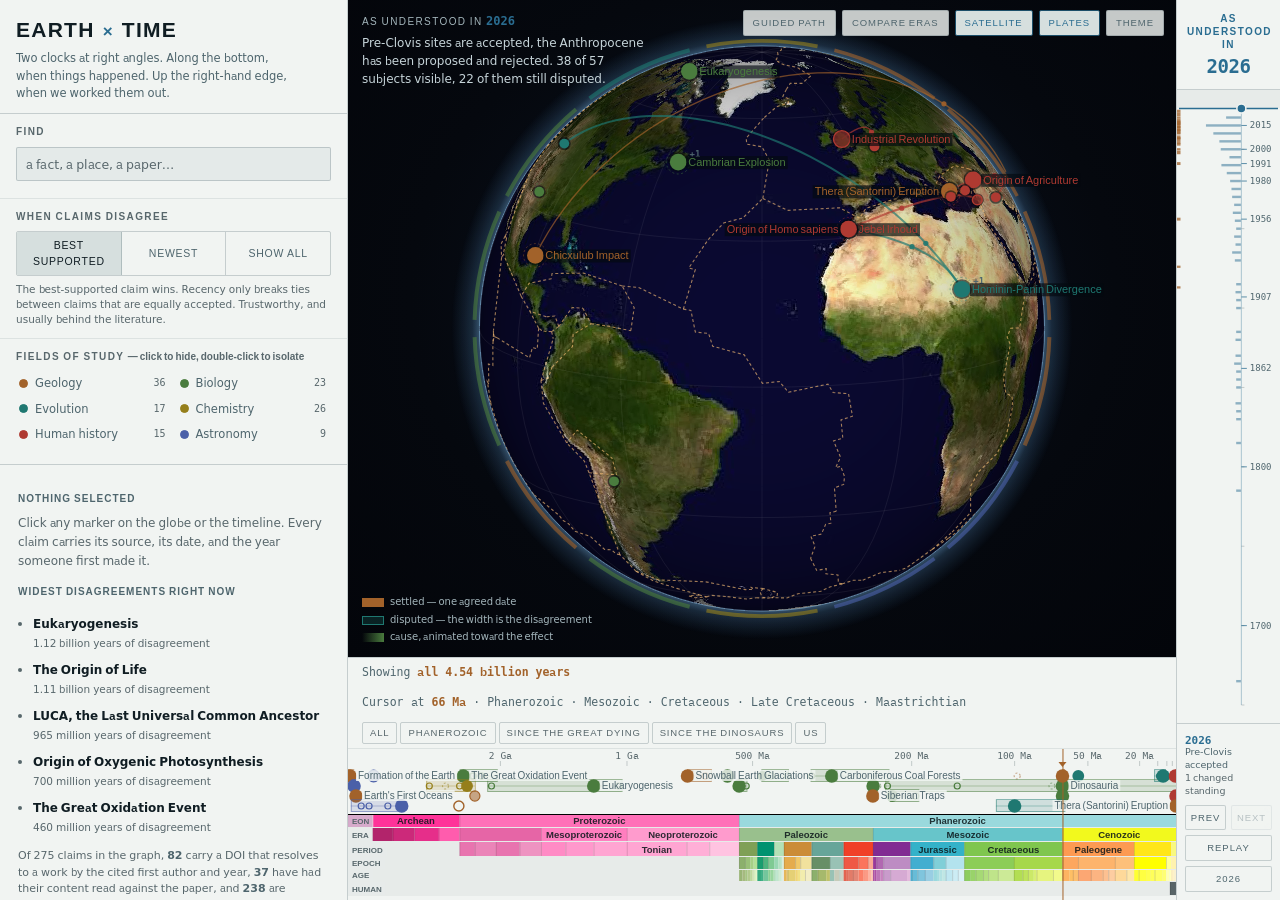
==== commit 1777d632: "Never complete a citation from author, year and journal alone; match DOIs per claim The crossref lif" ====
--- a/index.html
+++ b/index.html
@@ -740,14 +740,17 @@
 const LAND_ENC   = 'j3DhgFlB9B1IExDsB6IJwCyBkCZ|t+J-+E5DHlFiC+EOiEnC|p6Cj8EwCZkBjDnO-BrHaqGgC2EkDgHA|tyH-yEgFC-CnB5Ec6CK|9lG7vEsEAmBlBlJCjDmB4GB|7oE9tEVrCxEVnGIzBuB8FeUsDgDoB0DlE|[base64]|vnE1rDsF1BpIzBhGgC5EqDkHtCwDiDmDzC|j1DlmD0BdTVnFZfeoFwB|ysEtjDhDDMqCmDbPpB|6iJxxC4FFX1E1DV1C6EsBY|i6K5xCuCbhDhEYdpDZzBpDxCvBpFcWmCgHmEkDkEuBeOZ|o9KpoCoEtDyDMjB9CvBA9DhFlBakB0BTkBlCawBsBI8CjE2FuDtBS5B|ouKpsBpDe7CmDmGjE|kkDjbUpErBAlFtSrDpB3CmBxB8FoCgEZqFesC4Dc6CsC+CkF4BhD|[base64]|84HnU9BHoDmDwEQ5FtD|6rHlQuCnB3ETqC8B|61HlQJjBzFJ+FuB|o5GxNoEU+J5DpCXrS6DsB8BkF3B|+vJ9KtD1B7DkB0DwBsBduB0C0BJXpC|+kIlGYvB7FcOkB2EP|qsIpCSnDiClB0BkCkEoBwMrE4ClDsDnBQhB7BFOpBgHtGxFe1DkEzCc9CnBItBxBV-GuC-CTiCmCtB6DxI4DrBlB9B0CsDmB9CArDyC2DkByDxB|w6H6CjDpC-GAJxB6B3B6EyB1DxCqD7G5BEe0BtCFhB8DpBTIlFjCKI4DtBsBwC4G2BwBkEb0EiB|shIoClBhErB6DiBsCwBjC|0zG1LlCBnEqD-HiMzGqHuENqGpGgCAsE-DZzBqF1ERxF|4rH0DoC5BrCHRlD9BrBZ-E7LkCnC+EB0DmBqBgDJO2BoDauH2H+EhD3DpEkB7C|48H6QKtCV5BVgCdfCrCrCkBCuCnBetDpBmDgDWboDwBDwB+B1C|uiFsM3BNdyBSkGoDxEjB1C|+3HyU9BvCnBsBkBqCkBEJpBuB8BF7B|gtH0SzC7B0EgGMzBrCvC|g7HqYSnCxBSS9BdNf4CkBSlByBuCZ|0yHglB8BBS3C3BpCElDuEjBIvCnCiCzESYsB7BcL6CaVc+EmBA|lxE4nBqFNoDhC1ELvB1BjGwBoEUjC+B0BQ|28GslBrDLB4BqEsBb3C|r-EwtBgL9EjHbqBkBnDsC7GyBYQrGtBsFyCmFb|syHytBbzBpBmD6CuDcRvBtE|otIqkCZ9B1DLkBkCsDG|ifusCblDpFgCIgB+FG|uSuyCmBtBJzC1BRpBiEkCS|+5IqqCtBhEhGhB7CnCrBoClItBgCtBpBtDpCBQ6BhC+BuGqEkGGiCyDqBfkE6Cc2EgD0BgBrE5B-BAhC|6-Is4C6CMOnC9CP3B-BjDsBjBlClCBJgCgByBkCCmBsE8D3C|-2HghDpEU5EsCRyBmFfwExD|nwDslDpB3BoBWsBNVV2EVTtBsBKcpCZ3BnCKD8BpC3BlBCuBe9BQhGBgBqBbS4DsE8D4BtB5B|tpIisD+BGTnC4BzB3DuCHwBeH|q-IwlDgCxD9CWnB7C8BvDvBoBpBxBG+JlBgCG4C6BcXecKgCnH|xNwoDrGb0BkChBgC+F0CkCnBnCzE|sZovDlBzBrC+B+CWUf|-xJoyD-BXpBuB8CgBkCX1Bd|-Fo1DjCjCmEIpCtDiCDkF9FuCLnB7BYhBrNzChBM4EyC3DkBkCUXsCgDFKmB5DyBNgChBdjB+CqC2DgEA|pqFqjEkK7D5BTlEsB7EhCVkB1CF4BgBeuDuBF|-c+kEPpBoCrBhKnDlIe+BcrEgBwDelEQsEyBkDrBkMwB|33EqmE3CcckBsDJvB1B|-9KmlEqBPNuBuFJ8D7BnFhBbrC5KoCTwBrCPcdjBbAgIkKvDDnB|p-FmqEpIUmDwBkFjC|rlL6tEzCDAsB8EPnCX|[base64]|pkHoyEfduEU4ChBqCiBuDzCgBatBiC4DBoCX8BrDgH9BHbnDFoBXVXhHc1OpBhI8C8Ja-KKhBY0EaxGQiDqCuHa|-wG6yE3BpBjDuB8ED|14EmyEpGV3CmB0FUuDjB|jtFqyEyBnB8B0BiFauDhCJpB8FsBuH5C2DO+GhC0D1C1Dd+N1DjE3DzF4CxCHJjB2FzCqB9BVtBxHkCoFzD3J+BzHyD3Fd1BWqBwB8HKTWoD+CRchM8E9LLvHczBWiCe5CAViCyB4BoHsBvBpB|1oG2zE+FFrBvBiDbL5BlFTrGqCkEOlCqBsCe|m-IuyEtHKsEeiDnB|r6FyxEtEtBnB4CiDsBgIRrFjC|9wH6uEnFf1F+BgE0D9BmB2OFkEtBtH7BvCnC|utJm2ElJGmJF|n7F+1ErGB+DuBuCrB|miJk3ExBvB1KL-DoB4D4BwMjB|-kGu5EwBdZvC1IkBDyBkIY|t4Gs4E2ENKf-MjCpDUmEc7LE0EwC2M-B7C+B6BW4ClB|izDutE1HCtEwC+FoD7BI6E4BReiLqCgOsBsBZ3UtEjG7DO1B6DzB|r9Fm6EmGT6EpCkQGyCxB5TbrFW9C+CtGc8EW|roHq7E5BnCvLZwH4C6FK|[base64]|oiDyyCyChC1BDtB3CWtCqDtB+FGE+DrCmCO2B2DEhCsCzBPFvBTqDpCWhCgDuFoBAmD7Hb5EzD8EzG|r8Gs7E1GCsHSVT|uxB27E-HJsBQlBUkEO2DnB|1-Fk8ExECfyBkGdRV|joG08EaZhLe+BUxCoB8K-B|kyG08EnLZqF8CyGnBTZ|wkBs-EyGtB-EZ5DvDtCBpEmB6BYtI6D0PC|8yB6gF+DV3IpBpL6BkQG|omDkhFhHjBlCQkBUtECyMB|8nG49E9JKxH0CwJ6BwI9CP5B|huFq-EuCT-JnCjEIjCayBoBjHyB6E0BbQ2EC4KlD|-oEmmFqNdzLnCsEAtLrDtLf4CHrBJ0Bf1IzC4DbrFlB7RSHe2DQduByGX-F2B4F+B1D6BmKOvLE-H4CyYuC0VB|[base64]';
 const PLATE_ENC  = 'b1tD+GsCwJvB|yP5sDoK8E+X3C|ogC-9C-H5LvGb|ogC-9C+L4E|msCn5C+GiC0CwFsGuBMwCiM8C+D6F0F+BGyDmHwCEmDqSyG|w0DwZ-D4D|yoEzNlFtKuDnJ5E5CkHpF6C7J|x7B6uCuMvFmbAkJpFgFiEsTyC|yN0qCmH4C|4UstCoIE|gdwtC4B5C|4e2qCyDK0BqD|+jBquCiEvC|w0DwZxC5F6L7LgHpCyEhNXhG|x9C8e2DuQhDQwHqM0GuHqJuC+J6I|x9C8eqDJuC1I0FJ8BjFiNlDuHzL8GW2DvEoQ6CmCzDwGb+BzJ7EnBmBhI9DdyDxH3B1EoCOoC-EC3DhErB0ClM|hZ75B9CTwB5FxCPjBxFnFdsDtGZ-H|7gB31CoGrJ2FcwBlEkJ-ByFlI8DhB|+rEpzB8IpFsH3JmCzG3CzHsElD8ByBgFvD6EiE2VnJ1BjCoGtC4UxD|26GhjDsJ1BmFmCqHvBkBqCkK1BiBmCuB1C6GjBmSQgClHuMzB|4lJrtDoG3JoHX2F9FwJ8C|-3Ep7CpDFjB2CtHjB3D2HlPCPuE1EaH+Cne+E|-nLvjE+T6B8G2E4TzB4XiPiJxC8EgHggB9EuCoDkEZ8BsDzCOmFiHgFd6FmPKqO|uiK96DylBxI|-nLvjE+T6B8G2E4TzB4XiPiJxC8EgHggB9EuCoDkEZ8BsDzCOmFiHgFd6FmPKqO|b1tDvI9BzEjE9RjBnH3E9Ma|94EjoDe6M|iiE4wBrOE9B4F-FlB3R4P|kxGpQgJpE0XrC|4xH-WiVuG|6mIxQyCmD|0-J-3D6C9C|8tK-5C2D+B|yxKh4CuN+D|-nLpqC2HsPqCuL|g-Kj0CgF4BgEiI|-nLpqC2HsPqCuL|-9KvvBoF+MhCsF|5iLlwBlFtQ|goLzgC3K1R4B5B|5iLlwBlFtQ|1gLndgFG|17KhdcD|+1IlD2DhH|05InKqM9G|mpJ5O2KqC|8zJvMgChC|81JxOiBN|+2J-O0BrB|mpJ5OqJxD|qvJvTrJqC|y4JrQ6J9F4HHmC-E|qsKxbkFvOuHpE|j7D+lBxV4C5S9CIjCvOrEhEhG|51FmZwI1E|3-DiVuLX|p0DqUQuJpHmI|51FmZ1cqM|lzG4jB4Gnd|vnGyE4c7C6ByEqDADwI|iiE4wBkEoCOyIkFhBEqFiFyF|+wEslCuNxKyOpF4V2C|s7Ho8EgJlIwdvR|tfkrE2IuEsPX4ZkFlDwDMiFnUoErFiD2CahHkBg1B0Fu0CoC8rC5D2gB5D6T3J|x7B6uCiEsSxE8GlKsBXoDoMwL|+gJ2xClFnN|v5H0wC1FI+BkF1HmDkDyIlDmBVqE|v5H0wC1CiOvJyI|+gJ2xCkSkKiV0S|-nLglD4vBiI4UwJ|koKuuD8ftJ|-nLglD4vBiI4UwJ|vjJy2D2M0BkR9Q|v5H0wC6K1KkHjD|xnH6iCkPrV|j7D+lBkIGuVnH|zsGAbjI-GbjEpJ7COvC9I7CC9DvR|-3Ep7CsJsvB|zuE9rBbqFpIkH|53Evf9KwPNwJ|ljFvGmHwS|+gI+yB2IyK|0pIw9B4LyI|s1IimCsGzB|itIgO0H4E|20I4SewDyIc|m+IkXqH0DmC6HhCkIxGkG|i-I6wBpD0T|-9KvvB5EV|1gLndxB7B|niLjfqCzH|17KhdnE1J|9-K3mB7CtJ|94EjoD+GlH4QzE|nhE9zDsPlF|7xDj5DhO3D|9-D78DuE1B8OyD|7xDj5DoF7B|zsD-6D8G6CqNJ|goB6rCUF|u7B8mCzIuJ|6yBqwClK1E|6oCioC9ChM|6oCioCY4CuIsD|gyCmuCiG-D+B-E|gyCmuCpMiE7S9B|koKuuD9CsC2EgF0L2F|w1Kw7DzhBB-RkH|8hJyiEiE5GxJ7DO5L|68IisDezKzI7IIvS|68IisD-sByG9RlChNxJ0FxPkK-FwCwBmIjDmK2E0E-DuC7L|+gG6cwFC6GsG4W0B|gkH8kB+IqH+Dd|+gG6cDuB|6gGoef4P8CmK|y4F8NsF1J|+9FmEuCvB|sgG2CqKzOuGrE|gkH8kB9D6G-L6GnBiH6KkEyFgI6K9G4IG|zuE9rByPmBT6HrQoK3H5G|l5G6rBY0B|l5G6rB1B3D2HpE|l5G6rBuDF|31G0rBoDjG|lzG4jBW4B|kzHsxBNS|2yH+xB5B1G|8wHorBrCjK|wuHkhBqL1D|65HudyIpb|49H2E0ExC|49H2EbnB|88HuDdhD|82HgEvHCNnE|+uHFuI-FN9C2H2B|0+HtHW+D|+7HRegE|+uHFpBhH|0tHnHiD-BMrG|spIrNuC4D|q-HvDrD+C|q-HvDuBhB|4gIxE2IpE|upI7IsCX|4xH-WVsH|ixHzPqYoC|y1IpCxMsC|gpICzGiC|05InK1L0B|+tIzIjCf|+1IlD-HtF|+gG6c9E3KkF3IXzG|y4F8NNyN|k4FubqEkEsEpB|+7HMtBnB|w6HbzD8E|tfkrE3G-EmF3B3B7C9LlChMjH|yoEzNoKNeuFuJnBmL6DiGjCmF0GqK4F|8tK-5CrHlK|wmKlkDhIhHhD3GoE-F|kzHsxBgIzC|k7H4uB6FmE|kzHsxBsI+B0FwF4B4G|8iIy-B4GhC|42H++B4FyF|42H++BkMU|itIgOhE9N|20I4SiQ-G0EvFmBxH|w8IrFyFqEwIH|yqJpB8IhEuClJ|y1IpC+GhD|y1IpCMb|w-I9GkMJ|w8IrFgDxB|0rJnHgDB|0rJnHgDB|0uJpHoFlF|w-I9G2J7H|+2J-OtErD|qvJvTgFjBoEoE|m+IkX4D+LtF+K|w8IguByC6C|k5K5a5MX|67K1hBIpL|84KruBmDsB|k5K5a2C7G|67K1hByES|sgLjhBlBnH|m-KroBiB9BlE1C|sgLjhB4EqB|-nLnfQG|klL5f8CS|-nLnfQG|k5K5a2JpB|-nL3eQJ|6iLjcmFzC|-nL3eQJ|vnLhfUA|7mLhf0EB|1gLnd3EoBtBhD|5kHnsBlEjGiHpD|9hH11BuCoHpFmC|hgHh-BhBxFwDxB|z9GlmCkDkB|v6GhlCLoElF4B|9hH11B8BrJ|jsGoFH-C|rsGoCsBmC|-qGuEjBa|jsGoFJoB|rsGoCHnC|-qGuEwDE|-6BhuDtIkBqB-BhGLjagG1nBxD9O4E|-6BhuDvChDuB3G2ErB|r3Bn5DoDO|t4Cv4D0PpCiIgC|3gC54DsJN|j0B54DkEgDNuDxKqE|u4DwkB0JoM|u4DwkBzB1GpGR|wwDodnIE3BjDtSjD|0uCimBjK2RsBoE|0uCimByBzL8DpD|0oB0rCyI9GoKmC|u7B8mCiInCqFuD|i0CkXvLjNjIuBvD9CqCxDrF7MkD-GkGxCqCxEe7NjE3GnLjG5BxHwDpD|ogC-9C+F6J|mmCl0C+EoKtSoO|r5EuRhD6DpFjB|3hFkUxLM|p9E2OlDN|vgFoO-CD|vjFkOnCU|3lF4OxH4F|p9E2OqB1C|p9E2O+D4C|r5EuRkG2I+FQ|ptE0asFzF|ljFvG4E+BuC8E|-7EKqLmKF8E+I0F|9nEgVmIC';
 const ICS        = [{"n":"Hadean","t":"eon","b":4600.0,"e":4031.0,"c":"#AE027E"},{"n":"Archean","t":"eon","b":4031.0,"e":2500.0,"c":"#FF3399"},{"n":"Proterozoic","t":"eon","b":2500.0,"e":538.8,"c":"#FF70B8"},{"n":"Phanerozoic","t":"eon","b":538.8,"e":0.0,"c":"#9AD9DD"},{"n":"Eoarchean","t":"era","b":4031.0,"e":3600.0,"c":"#B2246B"},{"n":"Paleoarchean","t":"era","b":3600.0,"e":3200.0,"c":"#CC297A"},{"n":"Mesoarchean","t":"era","b":3200.0,"e":2800.0,"c":"#E62E8A"},{"n":"Neoarchean","t":"era","b":2800.0,"e":2500.0,"c":"#FF5CAD"},{"n":"Paleoproterozoic","t":"era","b":2500.0,"e":1600.0,"c":"#E665A6"},{"n":"Mesoproterozoic","t":"era","b":1600.0,"e":1000.0,"c":"#FF7EBF"},{"n":"Neoproterozoic","t":"era","b":1000.0,"e":538.8,"c":"#FF9BCD"},{"n":"Paleozoic","t":"era","b":538.8,"e":251.902,"c":"#99C08D"},{"n":"Mesozoic","t":"era","b":251.902,"e":66.0,"c":"#67C5CA"},{"n":"Cenozoic","t":"era","b":66.0,"e":0.0,"c":"#F2F91D"},{"n":"Siderian","t":"period","b":2500.0,"e":2300.0,"c":"#E874AF"},{"n":"Rhyacian","t":"period","b":2300.0,"e":2050.0,"c":"#EB84B8"},{"n":"Orosirian","t":"period","b":2050.0,"e":1800.0,"c":"#E874AF"},{"n":"Statherian","t":"period","b":1800.0,"e":1600.0,"c":"#EE93C1"},{"n":"Calymmian","t":"period","b":1600.0,"e":1400.0,"c":"#FF8BC5"},{"n":"Ectasian","t":"period","b":1400.0,"e":1200.0,"c":"#FF98CC"},{"n":"Stenian","t":"period","b":1200.0,"e":1000.0,"c":"#FFA5D2"},{"n":"Tonian","t":"period","b":1000.0,"e":720.0,"c":"#FFA5D2"},{"n":"Cryogenian","t":"period","b":720.0,"e":635.0,"c":"#FFAFD7"},{"n":"Ediacaran","t":"period","b":635.0,"e":538.8,"c":"#FFC3E1"},{"n":"Cambrian","t":"period","b":538.8,"e":486.85,"c":"#7FA056"},{"n":"Ordovician","t":"period","b":486.85,"e":443.1,"c":"#009270"},{"n":"Silurian","t":"period","b":443.1,"e":419.62,"c":"#B3E1B6"},{"n":"Devonian","t":"period","b":419.62,"e":358.86,"c":"#CB8C37"},{"n":"Carboniferous","t":"period","b":358.86,"e":298.9,"c":"#67A599"},{"n":"Permian","t":"period","b":298.9,"e":251.902,"c":"#F04028"},{"n":"Triassic","t":"period","b":251.902,"e":201.4,"c":"#812B92"},{"n":"Jurassic","t":"period","b":201.4,"e":143.1,"c":"#34B2C9"},{"n":"Cretaceous","t":"period","b":143.1,"e":66.0,"c":"#7FC64E"},{"n":"Paleogene","t":"period","b":66.0,"e":23.04,"c":"#FD9A52"},{"n":"Neogene","t":"period","b":23.04,"e":2.58,"c":"#FFE619"},{"n":"Quaternary","t":"period","b":2.58,"e":0.0,"c":"#F9F97F"},{"n":"Terreneuvian","t":"epoch","b":538.8,"e":521.0,"c":"#8CB06C"},{"n":"Series 2","t":"epoch","b":521.0,"e":506.5,"c":"#99C078"},{"n":"Miaolingian","t":"epoch","b":506.5,"e":497.0,"c":"#A6CF86"},{"n":"Furongian","t":"epoch","b":497.0,"e":486.85,"c":"#B3E095"},{"n":"Early Ordovician","t":"epoch","b":486.85,"e":471.3,"c":"#1A9D6F"},{"n":"Middle Ordovician","t":"epoch","b":471.3,"e":458.2,"c":"#4DB47E"},{"n":"Late Ordovician","t":"epoch","b":458.2,"e":443.1,"c":"#7FCA93"},{"n":"Llandovery","t":"epoch","b":443.1,"e":432.9,"c":"#99D7B3"},{"n":"Wenlock","t":"epoch","b":432.9,"e":426.7,"c":"#B3E1C2"},{"n":"Ludlow","t":"epoch","b":426.7,"e":422.7,"c":"#BFE6CF"},{"n":"Pridoli","t":"epoch","b":422.7,"e":419.62,"c":"#E6F5E1"},{"n":"Early Devonian","t":"epoch","b":419.62,"e":393.47,"c":"#E5AC4D"},{"n":"Middle Devonian","t":"epoch","b":393.47,"e":382.31,"c":"#F1C868"},{"n":"Late Devonian","t":"epoch","b":382.31,"e":358.86,"c":"#F1E19D"},{"n":"Mississippian","t":"epoch","b":358.86,"e":323.4,"c":"#678F66"},{"n":"Pennsylvanian","t":"epoch","b":323.4,"e":298.9,"c":"#99C2B5"},{"n":"Cisuralian","t":"epoch","b":298.9,"e":274.4,"c":"#EF5845"},{"n":"Guadalupian","t":"epoch","b":274.4,"e":259.51,"c":"#FB745C"},{"n":"Lopingian","t":"epoch","b":259.51,"e":251.902,"c":"#FBA794"},{"n":"Early Triassic","t":"epoch","b":251.902,"e":246.7,"c":"#983999"},{"n":"Middle Triassic","t":"epoch","b":246.7,"e":237.0,"c":"#B168B1"},{"n":"Late Triassic","t":"epoch","b":237.0,"e":201.4,"c":"#BD8CC3"},{"n":"Early Jurassic","t":"epoch","b":201.4,"e":174.7,"c":"#42AED0"},{"n":"Middle Jurassic","t":"epoch","b":174.7,"e":161.5,"c":"#80CFD8"},{"n":"Late Jurassic","t":"epoch","b":161.5,"e":143.1,"c":"#B3E3EE"},{"n":"Early Cretaceous","t":"epoch","b":143.1,"e":100.5,"c":"#8CCD57"},{"n":"Late Cretaceous","t":"epoch","b":100.5,"e":66.0,"c":"#A6D84A"},{"n":"Paleocene","t":"epoch","b":66.0,"e":56.0,"c":"#FDA75F"},{"n":"Eocene","t":"epoch","b":56.0,"e":33.9,"c":"#FDB46C"},{"n":"Oligocene","t":"epoch","b":33.9,"e":23.04,"c":"#FDC07A"},{"n":"Miocene","t":"epoch","b":23.04,"e":5.333,"c":"#FFFF00"},{"n":"Pliocene","t":"epoch","b":5.333,"e":2.58,"c":"#FFFF99"},{"n":"Pleistocene","t":"epoch","b":2.58,"e":0.0117,"c":"#FFF2AE"},{"n":"Holocene","t":"epoch","b":0.0117,"e":0.0,"c":"#FEF2E0"},{"n":"Fortunian","t":"age","b":538.8,"e":529.0,"c":"#99B575"},{"n":"Stage 2","t":"age","b":529.0,"e":521.0,"c":"#A6BA80"},{"n":"Stage 3","t":"age","b":521.0,"e":514.5,"c":"#A6C583"},{"n":"Stage 4","t":"age","b":514.5,"e":506.5,"c":"#B3CA8E"},{"n":"Wuliuan","t":"age","b":506.5,"e":504.5,"c":"#B3D492"},{"n":"Drumian","t":"age","b":504.5,"e":500.5,"c":"#BFD99D"},{"n":"Guzhangian","t":"age","b":500.5,"e":497.0,"c":"#CCDFAA"},{"n":"Paibian","t":"age","b":497.0,"e":494.2,"c":"#CCEBAE"},{"n":"Jiangshanian","t":"age","b":494.2,"e":491.0,"c":"#D9F0BB"},{"n":"Stage 10","t":"age","b":491.0,"e":486.85,"c":"#E6F5C9"},{"n":"Tremadocian","t":"age","b":486.85,"e":477.1,"c":"#33A97E"},{"n":"Floian","t":"age","b":477.1,"e":471.3,"c":"#41B087"},{"n":"Dapingian","t":"age","b":471.3,"e":469.4,"c":"#66C092"},{"n":"Darriwilian","t":"age","b":469.4,"e":458.2,"c":"#74C69C"},{"n":"Sandbian","t":"age","b":458.2,"e":452.8,"c":"#8CD094"},{"n":"Katian","t":"age","b":452.8,"e":445.2,"c":"#99D69F"},{"n":"Hirnantian","t":"age","b":445.2,"e":443.1,"c":"#A6DBAB"},{"n":"Rhuddanian","t":"age","b":443.1,"e":440.5,"c":"#A6DCB5"},{"n":"Aeronian","t":"age","b":440.5,"e":438.6,"c":"#B3E1C2"},{"n":"Telychian","t":"age","b":438.6,"e":432.9,"c":"#BFE6CF"},{"n":"Sheinwoodian","t":"age","b":432.9,"e":430.6,"c":"#BFE6C3"},{"n":"Homerian","t":"age","b":430.6,"e":426.7,"c":"#CCEBD1"},{"n":"Gorstian","t":"age","b":426.7,"e":425.0,"c":"#CCECDD"},{"n":"Ludfordian","t":"age","b":425.0,"e":422.7,"c":"#D9F0DF"},{"n":"Lochkovian","t":"age","b":419.62,"e":413.02,"c":"#E5B75A"},{"n":"Pragian","t":"age","b":413.02,"e":410.62,"c":"#E5C468"},{"n":"Emsian","t":"age","b":410.62,"e":393.47,"c":"#E5D075"},{"n":"Eifelian","t":"age","b":393.47,"e":387.95,"c":"#F1D576"},{"n":"Givetian","t":"age","b":387.95,"e":382.31,"c":"#F1E185"},{"n":"Frasnian","t":"age","b":382.31,"e":372.15,"c":"#F2EDAD"},{"n":"Famennian","t":"age","b":372.15,"e":358.86,"c":"#F2EDC5"},{"n":"Tournaisian","t":"age","b":358.86,"e":346.7,"c":"#8CB06C"},{"n":"Visean","t":"age","b":346.7,"e":330.3,"c":"#A6B96C"},{"n":"Serpukhovian","t":"age","b":330.3,"e":323.4,"c":"#BFC26B"},{"n":"Bashkirian","t":"age","b":323.4,"e":315.2,"c":"#99C2B5"},{"n":"Moscovian","t":"age","b":315.2,"e":307.0,"c":"#C7CBB9"},{"n":"Kasimovian","t":"age","b":307.0,"e":303.7,"c":"#BFD0C5"},{"n":"Gzhelian","t":"age","b":303.7,"e":298.9,"c":"#CCD4C7"},{"n":"Asselian","t":"age","b":298.9,"e":293.52,"c":"#E36350"},{"n":"Sakmarian","t":"age","b":293.52,"e":290.1,"c":"#E36F5C"},{"n":"Artinskian","t":"age","b":290.1,"e":283.3,"c":"#E37B68"},{"n":"Kungurian","t":"age","b":283.3,"e":274.4,"c":"#E38776"},{"n":"Roadian","t":"age","b":274.4,"e":266.9,"c":"#FB8069"},{"n":"Wordian","t":"age","b":266.9,"e":264.28,"c":"#FB8D76"},{"n":"Capitanian","t":"age","b":264.28,"e":259.51,"c":"#FB9A85"},{"n":"Wuchiapingian","t":"age","b":259.51,"e":254.14,"c":"#FCB4A2"},{"n":"Changhsingian","t":"age","b":254.14,"e":251.902,"c":"#FCC0B2"},{"n":"Induan","t":"age","b":251.902,"e":249.9,"c":"#A4469F"},{"n":"Olenekian","t":"age","b":249.9,"e":246.7,"c":"#B051A5"},{"n":"Anisian","t":"age","b":246.7,"e":241.464,"c":"#BC75B7"},{"n":"Ladinian","t":"age","b":241.464,"e":237.0,"c":"#C983BF"},{"n":"Carnian","t":"age","b":237.0,"e":227.3,"c":"#C99BCB"},{"n":"Norian","t":"age","b":227.3,"e":205.7,"c":"#D6AAD3"},{"n":"Rhaetian","t":"age","b":205.7,"e":201.4,"c":"#E3B9DB"},{"n":"Hettangian","t":"age","b":201.4,"e":199.5,"c":"#4EB3D3"},{"n":"Sinemurian","t":"age","b":199.5,"e":192.9,"c":"#67BCD8"},{"n":"Pliensbachian","t":"age","b":192.9,"e":184.2,"c":"#80C5DD"},{"n":"Toarcian","t":"age","b":184.2,"e":174.7,"c":"#99CEE3"},{"n":"Aalenian","t":"age","b":174.7,"e":170.9,"c":"#9AD9DD"},{"n":"Bajocian","t":"age","b":170.9,"e":168.2,"c":"#A6DDE0"},{"n":"Bathonian","t":"age","b":168.2,"e":165.3,"c":"#B3E2E3"},{"n":"Callovian","t":"age","b":165.3,"e":161.5,"c":"#BFE7E5"},{"n":"Oxfordian","t":"age","b":161.5,"e":154.8,"c":"#BFE7F1"},{"n":"Kimmeridgian","t":"age","b":154.8,"e":149.2,"c":"#CCECF4"},{"n":"Tithonian","t":"age","b":149.2,"e":143.1,"c":"#D9F1F7"},{"n":"Berriasian","t":"age","b":143.1,"e":137.05,"c":"#8CCD60"},{"n":"Valanginian","t":"age","b":137.05,"e":132.6,"c":"#99D36A"},{"n":"Hauterivian","t":"age","b":132.6,"e":125.77,"c":"#A6D975"},{"n":"Barremian","t":"age","b":125.77,"e":121.4,"c":"#B3DF7F"},{"n":"Aptian","t":"age","b":121.4,"e":113.2,"c":"#BFE48A"},{"n":"Albian","t":"age","b":113.2,"e":100.5,"c":"#CCEA97"},{"n":"Cenomanian","t":"age","b":100.5,"e":93.9,"c":"#B3DE53"},{"n":"Turonian","t":"age","b":93.9,"e":89.8,"c":"#BFE35D"},{"n":"Coniacian","t":"age","b":89.8,"e":85.7,"c":"#CCE968"},{"n":"Santonian","t":"age","b":85.7,"e":83.6,"c":"#D9EF74"},{"n":"Campanian","t":"age","b":83.6,"e":72.2,"c":"#E6F47F"},{"n":"Maastrichtian","t":"age","b":72.2,"e":66.0,"c":"#F2FA8C"},{"n":"Danian","t":"age","b":66.0,"e":61.66,"c":"#FDB462"},{"n":"Selandian","t":"age","b":61.66,"e":59.24,"c":"#FEBF65"},{"n":"Thanetian","t":"age","b":59.24,"e":56.0,"c":"#FDBF6F"},{"n":"Ypresian","t":"age","b":56.0,"e":48.07,"c":"#FCA773"},{"n":"Lutetian","t":"age","b":48.07,"e":41.03,"c":"#FCB482"},{"n":"Bartonian","t":"age","b":41.03,"e":37.71,"c":"#FDC091"},{"n":"Priabonian","t":"age","b":37.71,"e":33.9,"c":"#FDCDA1"},{"n":"Rupelian","t":"age","b":33.9,"e":27.3,"c":"#FED99A"},{"n":"Chattian","t":"age","b":27.3,"e":23.04,"c":"#FEE6AA"},{"n":"Aquitanian","t":"age","b":23.04,"e":20.45,"c":"#FFFF33"},{"n":"Burdigalian","t":"age","b":20.45,"e":15.98,"c":"#FFFF41"},{"n":"Langhian","t":"age","b":15.98,"e":13.82,"c":"#FFFF4D"},{"n":"Serravallian","t":"age","b":13.82,"e":11.63,"c":"#FFFF59"},{"n":"Tortonian","t":"age","b":11.63,"e":7.246,"c":"#FFFF66"},{"n":"Messinian","t":"age","b":7.246,"e":5.333,"c":"#FFFF73"},{"n":"Zanclean","t":"age","b":5.333,"e":3.6,"c":"#FFFFB3"},{"n":"Piacenzian","t":"age","b":3.6,"e":2.58,"c":"#FFFFBF"},{"n":"Gelasian","t":"age","b":2.58,"e":1.8,"c":"#FFEDB3"},{"n":"Calabrian","t":"age","b":1.8,"e":0.774,"c":"#FFF2C7"},{"n":"Chibanian","t":"age","b":0.774,"e":0.129,"c":"#fff2c7"},{"n":"Late Pleistocene","t":"age","b":0.129,"e":0.0117,"c":"#FFF2C7"},{"n":"Greenlandian","t":"age","b":0.0117,"e":0.0082,"c":"#FEF2E0"},{"n":"Northgrippian","t":"age","b":0.0082,"e":0.0042,"c":"#FEF2E0"},{"n":"Meghalayan","t":"age","b":0.0042,"e":0.0,"c":"#FEF2E0"}];
-const GRAPH      = {"referents":[{"id":"earth_formation","label":"Formation of the Earth","kind":"event"},{"id":"moon_forming_impact","label":"The Moon-Forming Giant Impact (Theia)","kind":"event"},{"id":"late_heavy_bombardment","label":"Late Heavy Bombardment","kind":"event"},{"id":"first_oceans","label":"Earth's First Oceans","kind":"event"},{"id":"origin_of_life","label":"The Origin of Life","kind":"event"},{"id":"luca","label":"LUCA, the Last Universal Common Ancestor","kind":"entity"},{"id":"oxygenic_photosynthesis","label":"Origin of Oxygenic Photosynthesis","kind":"event"},{"id":"great_oxidation","label":"The Great Oxidation Event","kind":"event","wikidata":"Q837561"},{"id":"first_eukaryotes","label":"Eukaryogenesis","kind":"event"},{"id":"snowball_earth","label":"Snowball Earth Glaciations","kind":"event","wikidata":"Q214689"},{"id":"ediacaran_biota","label":"The Ediacaran Biota","kind":"entity"},{"id":"cambrian_explosion","label":"Cambrian Explosion","kind":"event"},{"id":"first_vertebrates","label":"First Vertebrates","kind":"event"},{"id":"ordovician_extinction","label":"End-Ordovician Mass Extinction","kind":"event"},{"id":"first_land_plants","label":"First Land Plants","kind":"event"},{"id":"devonian_tetrapods","label":"Devonian Tetrapods","kind":"event"},{"id":"carboniferous_forests","label":"Carboniferous Coal Forests","kind":"entity"},{"id":"permian_triassic_extinction","label":"Permian-Triassic Extinction (the Great Dying)","kind":"event","wikidata":"Q141118"},{"id":"siberian_traps","label":"Siberian Traps","kind":"entity","wikidata":"Q58808"},{"id":"first_dinosaurs","label":"First Dinosaurs (Ischigualasto)","kind":"event"},{"id":"dinosaurs","label":"Dinosauria","kind":"entity"},{"id":"first_mammals","label":"First Mammals and Mammaliaforms","kind":"event"},{"id":"chicxulub_impact","label":"Chicxulub Impact","kind":"event","wikidata":"Q55816"},{"id":"deccan_traps","label":"Deccan Traps","kind":"entity","wikidata":"Q55819"},{"id":"kpg_extinction","label":"Cretaceous-Paleogene Mass Extinction","kind":"event","wikidata":"Q55811"},{"id":"mammal_radiation","label":"Paleocene Placental Mammal Radiation","kind":"event"},{"id":"first_primates","label":"Origin of Primates","kind":"event"},{"id":"hominins","label":"Hominin-Panin Divergence","kind":"event"},{"id":"homo_erectus","label":"Homo erectus","kind":"entity"},{"id":"homo_sapiens","label":"Origin of Homo sapiens","kind":"event"},{"id":"out_of_africa","label":"Out of Africa Dispersal","kind":"event"},{"id":"neanderthal_admixture","label":"Neanderthal-Modern Human Admixture","kind":"event"},{"id":"peopling_americas","label":"Peopling of the Americas","kind":"event"},{"id":"agriculture_origin","label":"Origin of Agriculture","kind":"event"},{"id":"writing_cuneiform","label":"Invention of Cuneiform Writing","kind":"event"},{"id":"bronze_age","label":"The Bronze Age","kind":"event"},{"id":"thera_eruption","label":"Thera (Santorini) Eruption","kind":"event","wikidata":"Q1144693"},{"id":"bronze_age_collapse","label":"Late Bronze Age Collapse","kind":"event"},{"id":"battle_of_hastings","label":"Battle of Hastings","kind":"event","wikidata":"Q83224"},{"id":"printing_press","label":"Gutenberg's Printing Press","kind":"event"},{"id":"industrial_revolution","label":"Industrial Revolution","kind":"event"},{"id":"tambora_eruption","label":"Eruption of Mount Tambora","kind":"event"},{"id":"year_without_summer","label":"The Year Without a Summer (1816)","kind":"event"},{"id":"trinity_test","label":"Trinity Nuclear Test","kind":"event"},{"id":"anthropocene","label":"The Anthropocene","kind":"event"},{"id":"jebel_irhoud","label":"Jebel Irhoud","kind":"entity","wikidata":"Q846913"},{"id":"giant_planet_migration","label":"Giant-Planet Migration (the Nice Model Instability)","kind":"event"},{"id":"volcanic_volatile_shift","label":"The Change in Volcanic Volatile Composition","kind":"event"},{"id":"subaerial_volcanism_onset","label":"Onset of Widespread Subaerial Volcanism","kind":"event"},{"id":"hirnantian_glaciation","label":"Hirnantian Glaciation","kind":"event"},{"id":"late_palaeozoic_oxygen_peak","label":"Late Palaeozoic Oxygen Peak","kind":"event"},{"id":"giant_insects","label":"Giant Palaeozoic Insects","kind":"entity"},{"id":"maastrichtian_regression","label":"The Maastrichtian Marine Regression","kind":"event"},{"id":"ice_free_corridor","label":"The Ice-Free Corridor","kind":"entity"},{"id":"pacific_coastal_route","label":"The Pacific Coastal Route","kind":"entity"},{"id":"minoan_collapse","label":"Collapse of Minoan Crete","kind":"event"},{"id":"norman_conquest","label":"The Norman Conquest of England","kind":"event"}],"claims":[{"id":"clm_earth_accretion_patterson","about":"earth_formation","statement":"Lead isotopes in meteorites and in ocean sediment converge on an Earth about 4.55 billion years old.","type":"dating","earth_time_start":4550000000,"earth_time_end":4550000000,"time_precision":70000000,"geometry":{"mode":"global","lat":null,"lng":null,"radius_km":null},"coords_are_modern":true,"subjects":["geology","chemistry","astronomy"],"zoom_band":[0,10],"significance":5,"asserted_by":"Patterson 1956, Geochimica et Cosmochimica Acta","knowledge_time":1956,"status_timeline":[{"knowledge_time":1956,"status":"proposed","source":"Patterson 1956, Geochimica et Cosmochimica Acta — first isochron age for Earth and meteorites together, 4.55 ± 0.07 Ga"},{"knowledge_time":1975,"status":"consensus","source":"radiometric consensus, 1970s — independent chronometers repeatedly reproduce ~4.55 Ga; no serious rival has ever emerged"}]},{"id":"clm_earth_accretion_hfw","about":"earth_formation","statement":"Hafnium-tungsten dating puts the end of Earth's main accretion some tens of millions of years after the Sun.","type":"dating","earth_time_start":4500000000,"earth_time_end":4500000000,"time_precision":30000000,"geometry":{"mode":"global","lat":null,"lng":null,"radius_km":null},"coords_are_modern":true,"subjects":["geology","chemistry","astronomy"],"zoom_band":[1,10],"significance":4,"asserted_by":"Hf–W isotope chronology, diffuse consensus 2000s–2010s (no single originating paper)","knowledge_time":2002,"status_timeline":[{"knowledge_time":2002,"status":"proposed","source":"Hf–W core-formation chronometry, early 2000s — deliberately vague; the result emerged across several groups, not one paper"},{"knowledge_time":2015,"status":"contested","source":"cosmochemical debate, 2010s — everyone agrees accretion closed after the Sun, but the 30–100 Myr window is still argued and the model ages depend on assumed impactor cores"}]},{"id":"clm_moon_giant_impact_hypothesis","about":"moon_forming_impact","statement":"The Moon condensed from debris blasted into orbit when a Mars-sized body struck the young Earth off-centre.","type":"existence","earth_time_start":4510000000,"earth_time_end":4510000000,"time_precision":40000000,"geometry":{"mode":"global","lat":null,"lng":null,"radius_km":null},"coords_are_modern":true,"subjects":["astronomy","geology"],"zoom_band":[0,10],"significance":5,"asserted_by":"Hartmann & Davis 1975, Icarus","knowledge_time":1975,"status_timeline":[{"knowledge_time":1975,"status":"proposed","source":"Hartmann & Davis 1975, Icarus — satellite-sized planetesimals proposed as the Moon's source; Cameron & Ward reach the same idea independently at LPSC in 1976"},{"knowledge_time":1984,"status":"contested","source":"Conference on the Origin of the Moon, Kona 1984 — giant impact wins the field largely by elimination of fission, capture and co-accretion, but without simulations"},{"knowledge_time":2001,"status":"consensus","source":"Canup & Asphaug 2001, Nature — hydrodynamic simulations finally reproduce the Moon's mass, iron deficit and angular momentum"}]},{"id":"clm_moon_impact_canup_sim","about":"moon_forming_impact","statement":"Simulations show an impactor near a tenth of Earth's mass gives the right mass, spin and iron budget for the Moon.","type":"interpretation","earth_time_start":4510000000,"earth_time_end":4510000000,"time_precision":40000000,"geometry":{"mode":"global","lat":null,"lng":null,"radius_km":null},"coords_are_modern":true,"subjects":["astronomy","geology"],"zoom_band":[2,10],"significance":4,"asserted_by":"Canup & Asphaug 2001, Nature","knowledge_time":2001,"status_timeline":[{"knowledge_time":2001,"status":"proposed","source":"Canup & Asphaug 2001, Nature — the canonical low-velocity, grazing giant impact"},{"knowledge_time":2012,"status":"contested","source":"isotopic-crisis literature, early 2010s — the canonical impact makes a Moon built mostly of Theia, contradicting identical O and Ti isotopes"}]},{"id":"clm_moon_impact_barboni_451","about":"moon_forming_impact","statement":"Uranium-lead and hafnium ages on Apollo 14 zircons date the Moon to 4.51 Ga, within 60 Myr of the Sun.","type":"dating","earth_time_start":4510000000,"earth_time_end":4510000000,"time_precision":10000000,"geometry":{"mode":"global","lat":null,"lng":null,"radius_km":null},"coords_are_modern":true,"subjects":["astronomy","chemistry","geology"],"zoom_band":[2,10],"significance":4,"asserted_by":"Barboni et al. 2017, Science Advances","knowledge_time":2017,"status_timeline":[{"knowledge_time":2017,"status":"proposed","source":"Barboni et al. 2017, Science Advances 3:e1602365 — concordant U–Pb ages on eight Apollo 14 zircon fragments, with Hf model ages in support"},{"knowledge_time":2020,"status":"contested","source":"lunar chronology debate, ~2020 — a 4.51 Ga Moon conflicts with the Hf–W model ages that favour a later impact, and eight grains is a thin sample"}]},{"id":"clm_moon_impact_late_hfw","about":"moon_forming_impact","statement":"Tungsten model ages push the giant impact later, nearer 4.45 Ga, roughly 100 Myr after the solar system began.","type":"dating","earth_time_start":4450000000,"earth_time_end":4450000000,"time_precision":40000000,"geometry":{"mode":"global","lat":null,"lng":null,"radius_km":null},"coords_are_modern":true,"subjects":["astronomy","chemistry","geology"],"zoom_band":[2,10],"significance":3,"asserted_by":"Hf–W lunar model-age literature, 2000s–2010s (diffuse; deliberately not pinned to one paper)","knowledge_time":2005,"status_timeline":[{"knowledge_time":2005,"status":"proposed","source":"Hf–W lunar chronometry, mid-2000s — vague by design; several groups report ages in the 4.42–4.48 Ga range"},{"knowledge_time":2012,"status":"consensus","source":"cosmochemical reviews, early 2010s — a giant impact more than 50 Myr after CAI formation became the majority textbook position, though never unanimous"}]},{"id":"clm_lhb_cataclysm","about":"late_heavy_bombardment","statement":"Apollo highland rocks cluster near 3.9 Ga, read as a brief cataclysmic spike of impacts on Moon and Earth.","type":"dating","earth_time_start":4000000000,"earth_time_end":3800000000,"time_precision":50000000,"geometry":{"mode":"global","lat":null,"lng":null,"radius_km":null},"coords_are_modern":true,"subjects":["astronomy","geology"],"zoom_band":[1,10],"significance":4,"asserted_by":"Tera, Papanastassiou & Wasserburg 1974, Earth and Planetary Science Letters","knowledge_time":1974,"status_timeline":[{"knowledge_time":1974,"status":"proposed","source":"Tera, Papanastassiou & Wasserburg 1974, EPSL — isotopic evidence for a terminal lunar cataclysm"},{"knowledge_time":2005,"status":"consensus","source":"Gomes, Levison, Tsiganis & Morbidelli 2005, Nature — the Nice model supplies a dynamical cause and the LHB becomes textbook"},{"knowledge_time":2016,"status":"contested","source":"Boehnke & Harrison 2016, PNAS — the age cluster may be a sampling artifact, not an impact spike"}]},{"id":"clm_lhb_illusory","about":"clm_lhb_cataclysm","statement":"The 3.9 Ga age cluster may be an artifact of sampling Imbrium ejecta rather than a real bombardment spike.","type":"interpretation","earth_time_start":4000000000,"earth_time_end":3800000000,"time_precision":50000000,"geometry":{"mode":"global","lat":null,"lng":null,"radius_km":null},"coords_are_modern":true,"subjects":["astronomy","geology"],"zoom_band":[3,10],"significance":3,"asserted_by":"Boehnke & Harrison 2016, PNAS","knowledge_time":2016,"status_timeline":[{"knowledge_time":2016,"status":"proposed","source":"Boehnke & Harrison 2016, PNAS — 'Illusory late heavy bombardments'; a monotonic decline reproduces the same age histogram"},{"knowledge_time":2019,"status":"contested","source":"sample-bias literature, late 2010s — several groups agree the cataclysm is unproven; a milder declining flux is now widely preferred"}]},{"id":"clm_lhb_nice_model","about":"late_heavy_bombardment","statement":"Migration of Jupiter and Saturn through a resonance destabilised the outer belt and rained debris on the inner planets.","type":"causal","earth_time_start":4000000000,"earth_time_end":3800000000,"time_precision":100000000,"geometry":{"mode":"global","lat":null,"lng":null,"radius_km":null},"coords_are_modern":true,"subjects":["astronomy","geology"],"zoom_band":[3,10],"significance":3,"asserted_by":"Gomes, Levison, Tsiganis & Morbidelli 2005, Nature","knowledge_time":2005,"status_timeline":[{"knowledge_time":2005,"status":"proposed","source":"Gomes, Levison, Tsiganis & Morbidelli 2005, Nature — planetary migration as the trigger for a cataclysmic bombardment"},{"knowledge_time":2016,"status":"contested","source":"Boehnke & Harrison 2016, PNAS — if there was no spike, the model explains something that never happened"},{"knowledge_time":2018,"status":"superseded","source":"Nesvorný, Vokrouhlický, Bottke & Levison 2018, Nature Astronomy 2:878–882, doi 10.1038/s41550-018-0564-3 — the fragile Patroclus–Menoetius binary Jupiter Trojan only survives capture if the planetesimal disk was dispersed within ~100 Myr of Solar System birth. That moves the instability roughly 600 Myr earlier than the Late Heavy Bombardment it was proposed to explain, so migration can no longer be its trigger even if the bombardment itself is real."}]},{"id":"clm_lhb_frustrated_life","about":"origin_of_life","statement":"Ocean-boiling impacts could have repeatedly sterilised the surface, delaying or resetting the start of life.","type":"causal","earth_time_start":4000000000,"earth_time_end":3800000000,"time_precision":100000000,"geometry":{"mode":"global","lat":null,"lng":null,"radius_km":null},"coords_are_modern":true,"subjects":["astronomy","biology","geology"],"zoom_band":[2,10],"significance":4,"asserted_by":"Maher & Stevenson 1988, Nature","knowledge_time":1988,"status_timeline":[{"knowledge_time":1988,"status":"proposed","source":"Maher & Stevenson 1988, Nature 331:612 — 'Impact frustration of the origin of life'; abiogenesis possible by 4.0–4.2 Ga if life started at deep vents"},{"knowledge_time":2016,"status":"contested","source":"Boehnke & Harrison 2016, PNAS — with no cataclysm, the sterilisation window largely dissolves"}]},{"id":"clm_first_oceans_jackhills","about":"first_oceans","statement":"A 4.404-billion-year-old Jack Hills zircon carries oxygen isotopes implying crust already altered by liquid water.","type":"dating","earth_time_start":4404000000,"earth_time_end":4404000000,"time_precision":8000000,"geometry":{"mode":"point","lat":-26.1,"lng":116.95,"radius_km":null},"coords_are_modern":true,"subjects":["geology","chemistry"],"zoom_band":[1,10],"significance":5,"asserted_by":"Wilde, Valley, Peck & Graham 2001, Nature","knowledge_time":2001,"status_timeline":[{"knowledge_time":2001,"status":"proposed","source":"Wilde, Valley, Peck & Graham 2001, Nature — oldest known terrestrial mineral; a cool, wet Hadean"},{"knowledge_time":2005,"status":"contested","source":"Hadean zircon debate, mid-2000s — critics argued the heavy δ18O could reflect later alteration or radiogenic Pb mobility"},{"knowledge_time":2014,"status":"consensus","source":"Valley et al. 2014, Nature Geoscience — atom-probe tomography confirms the age and closes the main objection"}]},{"id":"clm_first_oceans_confirmed","about":"clm_first_oceans_jackhills","statement":"Atom-probe imaging of lead clusters inside the grain shows the Hadean age is real, not a disturbed artifact.","type":"interpretation","earth_time_start":4404000000,"earth_time_end":4404000000,"time_precision":8000000,"geometry":{"mode":"point","lat":-26.1,"lng":116.95,"radius_km":null},"coords_are_modern":true,"subjects":["geology","chemistry"],"zoom_band":[4,10],"significance":3,"asserted_by":"Valley et al. 2014, Nature Geoscience","knowledge_time":2014,"status_timeline":[{"knowledge_time":2014,"status":"proposed","source":"Valley et al. 2014, Nature Geoscience — nanoscale Pb clustering dated at 3.4 Ga, leaving the 4.4 Ga crystallisation intact"},{"knowledge_time":2018,"status":"consensus","source":"Hadean geochronology consensus, late 2010s — the 4.4 Ga Jack Hills age is no longer seriously disputed"}]},{"id":"clm_oceans_precondition_life","about":"origin_of_life","statement":"A liquid hydrosphere by 4.4 Ga removes the main obstacle to life having started in the Hadean.","type":"causal","earth_time_start":4404000000,"earth_time_end":4100000000,"time_precision":100000000,"geometry":{"mode":"global","lat":null,"lng":null,"radius_km":null},"coords_are_modern":true,"subjects":["geology","biology","chemistry"],"zoom_band":[1,10],"significance":4,"asserted_by":"Bell, Boehnke, Harrison & Mao 2015, PNAS","knowledge_time":2015,"status_timeline":[{"knowledge_time":2015,"status":"proposed","source":"Bell, Boehnke, Harrison & Mao 2015, PNAS — a habitable Hadean surface argued from zircon evidence"},{"knowledge_time":2020,"status":"consensus","source":"Hadean habitability literature, ~2020 — the 'cool early Earth' is broadly accepted even by those who reject Hadean life"}]},{"id":"clm_ool_apex_35","about":"origin_of_life","statement":"Carbon-rich filaments in the 3.465-billion-year-old Apex chert were described as cyanobacteria-like microfossils.","type":"dating","earth_time_start":3465000000,"earth_time_end":3465000000,"time_precision":5000000,"geometry":{"mode":"point","lat":-21.15,"lng":119.72,"radius_km":null},"coords_are_modern":true,"subjects":["biology","geology","evolution"],"zoom_band":[1,10],"significance":5,"asserted_by":"Schopf 1993, Science","knowledge_time":1993,"status_timeline":[{"knowledge_time":1993,"status":"proposed","source":"Schopf 1993, Science — eleven taxa of filamentous microfossils from the Apex chert, Pilbara"},{"knowledge_time":1996,"status":"consensus","source":"palaeontological textbook consensus, mid-1990s — the Apex filaments become the standard 'oldest fossils' in teaching and museums"},{"knowledge_time":2002,"status":"contested","source":"Brasier et al. 2002, Nature — the filaments reinterpreted as abiogenic graphite in a hydrothermal vein"},{"knowledge_time":2018,"status":"contested","source":"Schopf, Kitajima, Spicuzza, Kudryavtsev & Valley 2018, PNAS 115:53 — SIMS δ13C of −31 to −39‰ tracks morphospecies; the authors call biogenicity confirmed, sceptics are unmoved"}]},{"id":"clm_ool_apex_abiogenic","about":"clm_ool_apex_35","statement":"The Apex 'microfossils' are more likely abiogenic graphite artifacts from a hot-spring vein, not fossil cells.","type":"interpretation","earth_time_start":3465000000,"earth_time_end":3465000000,"time_precision":5000000,"geometry":{"mode":"point","lat":-21.15,"lng":119.72,"radius_km":null},"coords_are_modern":true,"subjects":["biology","geology","chemistry"],"zoom_band":[4,10],"significance":4,"asserted_by":"Brasier et al. 2002, Nature","knowledge_time":2002,"status_timeline":[{"knowledge_time":2002,"status":"proposed","source":"Brasier et al. 2002, Nature — 'Questioning the evidence for Earth's oldest fossils'"},{"knowledge_time":2011,"status":"contested","source":"biogenicity debate, ~2010s — neither side concedes; the Apex case becomes the standard cautionary tale for biosignatures"}]},{"id":"clm_ool_strelley_343","about":"origin_of_life","statement":"A 3.43-billion-year-old reef of layered stromatolites in the Pilbara gives ecosystem-scale evidence of early life.","type":"dating","earth_time_start":3430000000,"earth_time_end":3430000000,"time_precision":10000000,"geometry":{"mode":"point","lat":-21.06,"lng":119.42,"radius_km":null},"coords_are_modern":true,"subjects":["biology","geology","evolution"],"zoom_band":[2,10],"significance":4,"asserted_by":"Allwood, Walter, Kamber, Marshall & Burch 2006, Nature","knowledge_time":2006,"status_timeline":[{"knowledge_time":2006,"status":"proposed","source":"Allwood et al. 2006, Nature — Strelley Pool Chert stromatolite reef; morphological variety argues against an abiotic origin"},{"knowledge_time":2009,"status":"consensus","source":"Allwood et al. 2009, PNAS — environmental controls on stromatolite form; now the most widely accepted Archean biosignature"}]},{"id":"clm_ool_isua_37","about":"origin_of_life","statement":"Cone-shaped layered structures in 3.7-billion-year-old Greenland rocks were read as the oldest stromatolites.","type":"dating","earth_time_start":3700000000,"earth_time_end":3700000000,"time_precision":20000000,"geometry":{"mode":"point","lat":65.17,"lng":-49.83,"radius_km":null},"coords_are_modern":true,"subjects":["biology","geology","evolution"],"zoom_band":[2,10],"significance":4,"asserted_by":"Nutman, Bennett, Friend, Van Kranendonk & Chivas 2016, Nature","knowledge_time":2016,"status_timeline":[{"knowledge_time":2016,"status":"proposed","source":"Nutman et al. 2016, Nature — 3,700 Myr-old stromatolites newly exposed by snowmelt at Isua"},{"knowledge_time":2018,"status":"contested","source":"Allwood et al. 2018, Nature — independent analysis finds deformation structures, no biological signal"},{"knowledge_time":2021,"status":"contested","source":"Nutman, Bennett, Friend & Van Kranendonk 2021, Earth and Planetary Science Letters 562:116850 — 'In support of rare relict ~3700 Ma stromatolites'; argues the tested outcrop was atypically deformed. Unresolved."}]},{"id":"clm_ool_isua_deformation","about":"clm_ool_isua_37","statement":"Re-examined in three dimensions, the Isua cones are deformation ridges whose chemistry carries no biological signal.","type":"interpretation","earth_time_start":3700000000,"earth_time_end":3700000000,"time_precision":20000000,"geometry":{"mode":"point","lat":65.17,"lng":-49.83,"radius_km":null},"coords_are_modern":true,"subjects":["geology","biology","chemistry"],"zoom_band":[4,10],"significance":3,"asserted_by":"Allwood, Rosing, Flannery, Hurowitz & Heirwegh 2018, Nature","knowledge_time":2018,"status_timeline":[{"knowledge_time":2018,"status":"proposed","source":"Allwood et al. 2018, Nature — 'Reassessing evidence of life in 3,700-million-year-old rocks of Greenland'"},{"knowledge_time":2021,"status":"contested","source":"Nutman et al. 2021, Earth and Planetary Science Letters 562:116850 — reply in support of the relict stromatolites; the community remains divided"}]},{"id":"clm_ool_nuvvuagittuq_377","about":"origin_of_life","statement":"Haematite tubes in Quebec vent rocks, at least 3.77 and perhaps 4.28 Ga old, are read as fossil vent microbes.","type":"dating","earth_time_start":4280000000,"earth_time_end":3770000000,"time_precision":250000000,"geometry":{"mode":"point","lat":58.28,"lng":-77.73,"radius_km":null},"coords_are_modern":true,"subjects":["biology","geology","chemistry"],"zoom_band":[2,10],"significance":4,"asserted_by":"Dodd et al. 2017, Nature","knowledge_time":2017,"status_timeline":[{"knowledge_time":2017,"status":"proposed","source":"Dodd et al. 2017, Nature — micrometre haematite filaments in Nuvvuagittuq banded iron formation"},{"knowledge_time":2019,"status":"contested","source":"biosignature-scepticism literature, late 2010s — abiotic haematite filaments are known, and the host rock's age itself spans 3.77–4.28 Ga"}]},{"id":"clm_ool_jackhills_41","about":"origin_of_life","statement":"Graphite sealed inside a 4.1-billion-year-old zircon carries a light carbon signature that could be biological.","type":"dating","earth_time_start":4100000000,"earth_time_end":4100000000,"time_precision":10000000,"geometry":{"mode":"point","lat":-26.1,"lng":116.95,"radius_km":null},"coords_are_modern":true,"subjects":["biology","chemistry","geology"],"zoom_band":[2,10],"significance":4,"asserted_by":"Bell, Boehnke, Harrison & Mao 2015, PNAS","knowledge_time":2015,"status_timeline":[{"knowledge_time":2015,"status":"proposed","source":"Bell, Boehnke, Harrison & Mao 2015, PNAS — one graphite-bearing grain out of 10,000; δ13C of −24‰, framed only as 'potentially biogenic'"},{"knowledge_time":2018,"status":"contested","source":"isotope-scepticism literature, late 2010s — abiotic carbon can reach −24‰; a single grain cannot carry the claim. Never consensus."}]},{"id":"clm_luca_existence_woese","about":"luca","statement":"Ribosomal RNA from every cell traces back to one shared ancestral population, split into three primary lineages.","type":"existence","earth_time_start":4200000000,"earth_time_end":3500000000,"time_precision":350000000,"geometry":{"mode":"none","lat":null,"lng":null,"radius_km":null},"coords_are_modern":true,"subjects":["biology","evolution","chemistry"],"zoom_band":[1,10],"significance":5,"asserted_by":"Woese & Fox 1977, PNAS","knowledge_time":1977,"status_timeline":[{"knowledge_time":1977,"status":"proposed","source":"Woese & Fox 1977, PNAS — the primary kingdoms; a universal molecular tree with a single root"},{"knowledge_time":1980,"status":"contested","source":"microbiological resistance, ~1980 — the archaeal domain and the single-ancestor rooting were both widely rejected at first"},{"knowledge_time":1996,"status":"consensus","source":"genomic-era consensus, mid-1990s — whole-genome sequencing vindicates the three-domain rRNA tree and a universal ancestor"}]},{"id":"clm_luca_dating_fossil_floor","about":"luca","statement":"LUCA must predate the oldest accepted biosignatures, so it lived no later than about 3.5 billion years ago.","type":"dating","earth_time_start":3500000000,"earth_time_end":3500000000,"time_precision":150000000,"geometry":{"mode":"none","lat":null,"lng":null,"radius_km":null},"coords_are_modern":true,"subjects":["biology","geology","evolution"],"zoom_band":[2,10],"significance":3,"asserted_by":"geobiological consensus since the late 20th century; no single originating paper (a floor set by the Archean rock record, not a measurement)","knowledge_time":1980,"status_timeline":[{"knowledge_time":1980,"status":"proposed","source":"early Precambrian palaeobiology, ~1980 — honest vagueness: the minimum-age argument accreted across many authors as Archean microfossils accumulated"},{"knowledge_time":2000,"status":"consensus","source":"geobiological consensus, ~2000 — that LUCA is older than the oldest credible biosignature is the one LUCA date nobody disputes; it is also the least informative"}]},{"id":"clm_luca_dating_moody","about":"luca","statement":"Molecular clocks on gene families that duplicated before LUCA place it around 4.2 billion years ago.","type":"dating","earth_time_start":4200000000,"earth_time_end":4200000000,"time_precision":115000000,"geometry":{"mode":"none","lat":null,"lng":null,"radius_km":null},"coords_are_modern":true,"subjects":["biology","evolution","geology"],"zoom_band":[2,10],"significance":4,"asserted_by":"Moody et al. 2024, Nature Ecology & Evolution","knowledge_time":2024,"status_timeline":[{"knowledge_time":2024,"status":"proposed","source":"Moody et al. 2024, Nature Ecology & Evolution — calibrated clocks on pre-LUCA gene duplicates give 4.09–4.33 Ga"}]},{"id":"clm_luca_dating_younger","about":"luca","statement":"Older molecular-clock studies spread LUCA anywhere from 3.5 to 4.5 Ga, a band wider than most fossil disputes.","type":"dating","earth_time_start":3900000000,"earth_time_end":3900000000,"time_precision":500000000,"geometry":{"mode":"none","lat":null,"lng":null,"radius_km":null},"coords_are_modern":true,"subjects":["biology","evolution"],"zoom_band":[3,10],"significance":3,"asserted_by":"molecular-clock literature, 1990s–2010s (deliberately vague; the estimates never converged)","knowledge_time":1996,"status_timeline":[{"knowledge_time":1996,"status":"proposed","source":"early universal molecular clocks, 1990s — honest vagueness: dozens of incompatible estimates, no single canonical paper"},{"knowledge_time":2024,"status":"superseded","source":"Moody et al. 2024, Nature Ecology & Evolution — a properly calibrated relaxed clock narrows the range considerably"}]},{"id":"clm_luca_vent_physiology","about":"luca","statement":"LUCA looks like an anaerobic, hydrogen-using autotroph at home in a hydrothermal vent, not a generalist.","type":"interpretation","earth_time_start":4200000000,"earth_time_end":3800000000,"time_precision":200000000,"geometry":{"mode":"none","lat":null,"lng":null,"radius_km":null},"coords_are_modern":true,"subjects":["biology","chemistry","evolution"],"zoom_band":[3,10],"significance":4,"asserted_by":"Weiss et al. 2016, Nature Microbiology","knowledge_time":2016,"status_timeline":[{"knowledge_time":2016,"status":"proposed","source":"Weiss et al. 2016, Nature Microbiology 1:16116 — 355 protein families reconstruct a thermophilic, H2-dependent, N2-fixing LUCA"},{"knowledge_time":2024,"status":"contested","source":"Moody et al. 2024, Nature Ecology & Evolution — reconstructs a far larger LUCA of ~2,600 proteins, a complex acetogen inside an existing ecosystem"}]},{"id":"clm_luca_descends_from_origin","about":"luca","statement":"Life's origin preceded LUCA by an unknown span: LUCA was already a complex cell embedded in an ecosystem.","type":"causal","earth_time_start":4280000000,"earth_time_end":4200000000,"time_precision":200000000,"geometry":{"mode":"none","lat":null,"lng":null,"radius_km":null},"coords_are_modern":true,"subjects":["biology","evolution","geology"],"zoom_band":[2,10],"significance":4,"asserted_by":"Moody et al. 2024, Nature Ecology & Evolution","knowledge_time":2024,"status_timeline":[{"knowledge_time":2024,"status":"proposed","source":"Moody et al. 2024, Nature Ecology & Evolution — LUCA's inferred metabolism implies recycling partners, so it was not the first cell"}]},{"id":"clm_oxyphoto_brocks_27","about":"oxygenic_photosynthesis","statement":"Steranes and 2-methylhopanes in 2.7-billion-year-old Pilbara shales were taken as cyanobacterial and eukaryote traces.","type":"dating","earth_time_start":2700000000,"earth_time_end":2700000000,"time_precision":50000000,"geometry":{"mode":"point","lat":-22.5,"lng":118.5,"radius_km":null},"coords_are_modern":true,"subjects":["chemistry","biology","evolution"],"zoom_band":[3,10],"significance":4,"asserted_by":"Brocks, Logan, Buick & Summons 1999, Science","knowledge_time":1999,"status_timeline":[{"knowledge_time":1999,"status":"proposed","source":"Brocks, Logan, Buick & Summons 1999, Science — Archean molecular fossils push oxygenic photosynthesis back 300 Myr before the GOE"},{"knowledge_time":2003,"status":"consensus","source":"biomarker consensus, early 2000s — the 2.7 Ga 'whiff of oxygen' becomes a standard fixture of early-Earth reviews"},{"knowledge_time":2008,"status":"superseded","source":"Rasmussen, Fletcher, Brocks & Kilburn 2008, Nature — the biomarkers are younger contaminants, not indigenous"}]},{"id":"clm_oxyphoto_contamination","about":"clm_oxyphoto_brocks_27","statement":"The Archean biomarkers are younger contaminants: their carbon isotopes clash with the kerogen they sit in.","type":"interpretation","earth_time_start":2700000000,"earth_time_end":2700000000,"time_precision":50000000,"geometry":{"mode":"point","lat":-22.5,"lng":118.5,"radius_km":null},"coords_are_modern":true,"subjects":["chemistry","biology","geology"],"zoom_band":[4,10],"significance":4,"asserted_by":"Rasmussen, Fletcher, Brocks & Kilburn 2008, Nature","knowledge_time":2008,"status_timeline":[{"knowledge_time":2008,"status":"proposed","source":"Rasmussen et al. 2008, Nature — carbon isotopes of the hydrocarbons clash with coexisting kerogen"},{"knowledge_time":2015,"status":"consensus","source":"French et al. 2015, PNAS — ultraclean redrilling of the same rocks finds no syngenetic steranes; Brocks is a co-author on the reappraisal"}]},{"id":"clm_oxyphoto_planavsky_295","about":"oxygenic_photosynthesis","statement":"Molybdenum isotopes in 2.95-billion-year-old South African shales imply oxygen production long before the GOE.","type":"dating","earth_time_start":2950000000,"earth_time_end":2950000000,"time_precision":50000000,"geometry":{"mode":"region","lat":-27.4,"lng":31.3,"radius_km":150},"coords_are_modern":true,"subjects":["chemistry","biology","geology"],"zoom_band":[3,10],"significance":3,"asserted_by":"Planavsky et al. 2014, Nature Geoscience","knowledge_time":2014,"status_timeline":[{"knowledge_time":2014,"status":"proposed","source":"Planavsky et al. 2014, Nature Geoscience 7:283 — Mo and Fe isotopes in the Pongola Supergroup imply oxygen oases half a billion years before the GOE"},{"knowledge_time":2019,"status":"contested","source":"oxygen-oasis debate, late 2010s — the Mo signal is small and Mn-oxidation alternatives are argued; a genuine live dispute, not a settled result"}]},{"id":"clm_oxyphoto_late_origin","about":"oxygenic_photosynthesis","statement":"Oxygenic photosynthesis may have evolved only shortly before 2.4 Ga, with oxygen then accumulating almost at once.","type":"dating","earth_time_start":2500000000,"earth_time_end":2400000000,"time_precision":100000000,"geometry":{"mode":"region","lat":-27.22,"lng":22.95,"radius_km":300},"coords_are_modern":true,"subjects":["biology","chemistry","evolution"],"zoom_band":[2,10],"significance":4,"asserted_by":"Kopp, Kirschvink, Hilburn & Nash 2005, PNAS","knowledge_time":2005,"status_timeline":[{"knowledge_time":2005,"status":"proposed","source":"Kopp, Kirschvink, Hilburn & Nash 2005, PNAS — cyanobacteria radiate just before the Makganyene snowball, not hundreds of Myr earlier"},{"knowledge_time":2015,"status":"contested","source":"oxygenation debate, 2010s — trace-metal and Mn-oxidation proxies still argue for oxygenic photosynthesis well before 2.5 Ga"}],"doi":"10.1073/pnas.0504878102"},{"id":"clm_oxyphoto_goe_floor","about":"oxygenic_photosynthesis","statement":"Whenever it began, oxygenic photosynthesis was certainly running by 2.4 Ga: nothing else oxygenates a planet.","type":"dating","earth_time_start":2400000000,"earth_time_end":2400000000,"time_precision":50000000,"geometry":{"mode":"global","lat":null,"lng":null,"radius_km":null},"coords_are_modern":true,"subjects":["biology","chemistry","geology"],"zoom_band":[2,10],"significance":4,"asserted_by":"geobiological consensus, 2000s–2010s; no single originating paper (an inference from the Great Oxidation Event itself, not a direct date)","knowledge_time":2004,"status_timeline":[{"knowledge_time":2004,"status":"proposed","source":"early-Earth reviews, mid-2000s — deliberately vague: the floor follows from the GOE and is stated in passing by almost everyone"},{"knowledge_time":2014,"status":"consensus","source":"Lyons, Reinhard & Planavsky 2014, Nature — reviews treat a pre-GOE origin of oxygenic photosynthesis as given; only the size of the lead time is argued"}]},{"id":"clm_oxyphoto_causes_goe","about":"great_oxidation","statement":"Cyanobacterial oxygen destroyed the methane greenhouse and pushed free oxygen permanently into the air.","type":"causal","earth_time_start":2500000000,"earth_time_end":2300000000,"time_precision":100000000,"geometry":{"mode":"global","lat":null,"lng":null,"radius_km":null},"coords_are_modern":true,"subjects":["biology","chemistry","geology"],"zoom_band":[1,10],"significance":5,"asserted_by":"Kopp, Kirschvink, Hilburn & Nash 2005, PNAS","knowledge_time":2005,"status_timeline":[{"knowledge_time":2005,"status":"proposed","source":"Kopp et al. 2005, PNAS — oxygen as a planetary poison that could flip climate in as little as 1 Myr"},{"knowledge_time":2014,"status":"consensus","source":"Lyons, Reinhard & Planavsky 2014, Nature — biological oxygen production as the driver of the GOE is not seriously disputed"}],"doi":"10.1073/pnas.0504878102"},{"id":"clm_goe_bekker","about":"great_oxidation","statement":"Atmospheric oxygen first rose between 2.45 and 2.32 billion years ago, bracketed by South African and Canadian strata.","type":"dating","earth_time_start":2450000000,"earth_time_end":2320000000,"time_precision":30000000,"geometry":{"mode":"global","lat":null,"lng":null,"radius_km":null},"coords_are_modern":true,"subjects":["geology","chemistry","biology"],"zoom_band":[0,10],"significance":5,"asserted_by":"Bekker et al. 2004, Nature","knowledge_time":2004,"status_timeline":[{"knowledge_time":2004,"status":"proposed","source":"Bekker et al. 2004, Nature 427:117 — 'Dating the rise of atmospheric oxygen' pins the transition in the Transvaal and Huronian successions"},{"knowledge_time":2014,"status":"consensus","source":"Lyons, Reinhard & Planavsky 2014, Nature — the 2.45–2.32 Ga window is the standard GOE onset interval and remains so"}],"doi":"10.1038/nature02260"},{"id":"clm_goe_farquhar_mif","about":"great_oxidation","statement":"Mass-independent sulfur fractionation disappears after ~2.4 Ga, the sharpest fingerprint of an oxygenating sky.","type":"interpretation","earth_time_start":2450000000,"earth_time_end":2400000000,"time_precision":50000000,"geometry":{"mode":"global","lat":null,"lng":null,"radius_km":null},"coords_are_modern":true,"subjects":["chemistry","geology","astronomy"],"zoom_band":[1,10],"significance":5,"asserted_by":"Farquhar, Bao & Thiemens 2000, Science","knowledge_time":2000,"status_timeline":[{"knowledge_time":2000,"status":"proposed","source":"Farquhar, Bao & Thiemens 2000, Science 289:756 — anomalous S-33 in Archean sulfides requires an ozone-free, oxygen-free atmosphere"},{"knowledge_time":2002,"status":"consensus","source":"Pavlov & Kasting 2002, Astrobiology 2:27 — photochemical modelling ties the signal to oxygen below 1e-5 PAL; now the GOE's smoking gun"}],"doi":"10.1126/science.289.5480.756"},{"id":"clm_goe_poulton_delay","about":"great_oxidation","statement":"Oxygen did not simply stay up: permanent atmospheric oxygenation was delayed by ~200 Myr, to about 2.22 Ga.","type":"dating","earth_time_start":2220000000,"earth_time_end":2220000000,"time_precision":20000000,"geometry":{"mode":"global","lat":null,"lng":null,"radius_km":null},"coords_are_modern":true,"subjects":["geology","chemistry","biology"],"zoom_band":[2,10],"significance":4,"asserted_by":"Poulton et al. 2021, Nature","knowledge_time":2021,"status_timeline":[{"knowledge_time":2021,"status":"proposed","source":"Poulton et al. 2021, Nature 592:232 — Transvaal drill core shows the MIF signal returning repeatedly after 2.45 Ga; permanence arrives with the Lomagundi excursion"},{"knowledge_time":2024,"status":"contested","source":"oxygenation-timing literature, 2020s — a stepped, oscillating GOE is gaining ground but the endpoint is still argued"}],"doi":"10.1038/s41586-021-03393-7"},{"id":"clm_goe_enabled_eukaryotes","about":"first_eukaryotes","statement":"Free oxygen made sterol synthesis and aerobic respiration possible, opening the way to the eukaryotic cell.","type":"causal","earth_time_start":2400000000,"earth_time_end":2100000000,"time_precision":200000000,"geometry":{"mode":"global","lat":null,"lng":null,"radius_km":null},"coords_are_modern":true,"subjects":["biology","chemistry","evolution"],"zoom_band":[1,10],"significance":5,"asserted_by":"geobiological consensus since the 1970s; no single originating paper (sterol biosynthesis requires molecular oxygen)","knowledge_time":1970,"status_timeline":[{"knowledge_time":1970,"status":"proposed","source":"early geobiology, ~1970 — honest vagueness: the oxygen-prerequisite argument accreted across many authors rather than one paper"},{"knowledge_time":2000,"status":"consensus","source":"geobiological consensus, ~2000 — the oxygen threshold for eukaryotes is standard, though the causal tightness is still argued"},{"knowledge_time":2018,"status":"contested","source":"eukaryogenesis debate, late 2010s — anaerobic Asgard-archaea models make oxygen a permission rather than a trigger"}]},{"id":"clm_goe_triggered_snowball","about":"snowball_earth","statement":"As oxygen rose the methane greenhouse collapsed, plunging Earth into the Paleoproterozoic Makganyene snowball at ~2.3 Ga.","type":"causal","earth_time_start":2320000000,"earth_time_end":2220000000,"time_precision":50000000,"geometry":{"mode":"region","lat":-27.22,"lng":22.95,"radius_km":300},"coords_are_modern":true,"subjects":["geology","chemistry","biology"],"zoom_band":[2,10],"significance":4,"asserted_by":"Kopp, Kirschvink, Hilburn & Nash 2005, PNAS","knowledge_time":2005,"status_timeline":[{"knowledge_time":2005,"status":"proposed","source":"Kopp et al. 2005, PNAS — the Paleoproterozoic snowball as a climate disaster caused by life itself; note this is 1.6 Gyr before the Cryogenian snowballs"},{"knowledge_time":2015,"status":"contested","source":"Paleoproterozoic glaciation literature, 2010s — the methane-collapse mechanism is popular but the ordering of oxygen and ice is still disputed"}],"doi":"10.1073/pnas.0504878102"},{"id":"clm_euk_grypania_21","about":"first_eukaryotes","statement":"Coiled carbon ribbons in 2.1-billion-year-old Michigan iron formation are read as the oldest large eukaryotic algae.","type":"dating","earth_time_start":2100000000,"earth_time_end":2100000000,"time_precision":50000000,"geometry":{"mode":"point","lat":46.42,"lng":-87.58,"radius_km":null},"coords_are_modern":true,"subjects":["biology","evolution","geology"],"zoom_band":[2,10],"significance":4,"asserted_by":"Han & Runnegar 1992, Science","knowledge_time":1992,"status_timeline":[{"knowledge_time":1992,"status":"proposed","source":"Han & Runnegar 1992, Science 257:232 — Grypania spiralis from the Negaunee Iron-Formation, Empire Mine, 700–1000 Myr older than any prior site"},{"knowledge_time":2003,"status":"contested","source":"Marquette Range geochronology, early 2000s — deliberately vague; U–Pb ages on the Marquette Range Supergroup put the Negaunee nearer 1.87 Ga, not 2.1 Ga"},{"knowledge_time":2005,"status":"contested","source":"Proterozoic palaeobiology debate, 2000s — Grypania's eukaryotic affinity rests on size alone; a giant bacterium is not excluded"}]},{"id":"clm_euk_bangiomorpha_12","about":"first_eukaryotes","statement":"Bangiomorpha, a 1.2-billion-year-old red alga from Arctic Canada, is the oldest fossil assignable to a living group.","type":"dating","earth_time_start":1200000000,"earth_time_end":1200000000,"time_precision":50000000,"geometry":{"mode":"point","lat":73.3,"lng":-93.5,"radius_km":null},"coords_are_modern":true,"subjects":["biology","evolution","geology"],"zoom_band":[3,10],"significance":4,"asserted_by":"Butterfield 2000, Paleobiology","knowledge_time":2000,"status_timeline":[{"knowledge_time":2000,"status":"proposed","source":"Butterfield 2000, Paleobiology 26:386 — Bangiomorpha pubescens from the Hunting Formation; also the oldest evidence of sexual reproduction"},{"knowledge_time":2010,"status":"consensus","source":"Proterozoic palaeobiology consensus, 2010s — the red-algal assignment is widely accepted and Bangiomorpha becomes the standard oldest crown-group eukaryote"}]},{"id":"clm_euk_bangiomorpha_redated","about":"first_eukaryotes","statement":"Rhenium-osmium dating of the host succession moves Bangiomorpha 150 Myr younger, to about 1.047 billion years.","type":"dating","earth_time_start":1047000000,"earth_time_end":1047000000,"time_precision":17000000,"geometry":{"mode":"region","lat":72.5,"lng":-88,"radius_km":400},"coords_are_modern":true,"subjects":["geology","biology","evolution"],"zoom_band":[4,10],"significance":3,"asserted_by":"Gibson et al. 2018, Geology","knowledge_time":2018,"status_timeline":[{"knowledge_time":2018,"status":"proposed","source":"Gibson et al. 2018, Geology 46:135 — Re–Os age of 1047 ± 17 Ma on the Bangiomorpha-bearing Bylot Supergroup; eukaryotic photosynthesis back-calculated to ~1.25 Ga"}]},{"id":"clm_euk_endosymbiosis","about":"first_eukaryotes","statement":"Mitochondria and plastids are domesticated bacteria that were engulfed and kept, not organelles built from scratch.","type":"causal","earth_time_start":2000000000,"earth_time_end":1600000000,"time_precision":300000000,"geometry":{"mode":"global","lat":null,"lng":null,"radius_km":null},"coords_are_modern":true,"subjects":["biology","evolution","chemistry"],"zoom_band":[1,10],"significance":5,"asserted_by":"Sagan (Margulis) 1967, Journal of Theoretical Biology","knowledge_time":1967,"status_timeline":[{"knowledge_time":1967,"status":"proposed","source":"Sagan (Margulis) 1967, Journal of Theoretical Biology — 'On the origin of mitosing cells', rejected by many journals before publication"},{"knowledge_time":1975,"status":"contested","source":"cell-biology resistance, 1970s — the idea was treated as fringe for roughly a decade after publication"},{"knowledge_time":1982,"status":"consensus","source":"Gray & Doolittle 1982, Microbiological Reviews 46:1 — 'Has the endosymbiont hypothesis been proven?'; organellar sequence data settle mitochondria and plastids"}]},{"id":"clm_snowball_kirschvink","about":"snowball_earth","statement":"Palaeomagnetism puts Neoproterozoic glacial deposits at the equator, implying the entire ocean froze over.","type":"interpretation","earth_time_start":720000000,"earth_time_end":635000000,"time_precision":20000000,"geometry":{"mode":"global","lat":null,"lng":null,"radius_km":null},"coords_are_modern":true,"subjects":["geology","astronomy","biology"],"zoom_band":[0,10],"significance":5,"asserted_by":"Kirschvink 1992, in Schopf & Klein eds., The Proterozoic Biosphere (Cambridge University Press), pp. 51–52","knowledge_time":1992,"status_timeline":[{"knowledge_time":1992,"status":"proposed","source":"Kirschvink 1992, The Proterozoic Biosphere, pp. 51–52 — a two-page chapter that coins the term 'snowball Earth' and is largely ignored for six years"},{"knowledge_time":1998,"status":"contested","source":"Hoffman, Kaufman, Halverson & Schrag 1998, Science — the idea is amplified into a full hypothesis and immediately attacked"},{"knowledge_time":2015,"status":"consensus","source":"Rooney, Strauss, Brandon & Macdonald 2015, Geology — synchronous long-lived global glaciations confirmed; broad but not universal acceptance"}]},{"id":"clm_snowball_hoffman","about":"snowball_earth","statement":"Namibian cap carbonates and a collapse in carbon isotopes record a global freeze ending in an extreme greenhouse.","type":"interpretation","earth_time_start":720000000,"earth_time_end":635000000,"time_precision":15000000,"geometry":{"mode":"region","lat":-20.2,"lng":15.03,"radius_km":400},"coords_are_modern":true,"subjects":["geology","chemistry","biology"],"zoom_band":[1,10],"significance":5,"asserted_by":"Hoffman, Kaufman, Halverson & Schrag 1998, Science","knowledge_time":1998,"status_timeline":[{"knowledge_time":1998,"status":"proposed","source":"Hoffman, Kaufman, Halverson & Schrag 1998, Science 281:1342 — 'A Neoproterozoic Snowball Earth'; CO2 rising to ~350x modern ends the freeze"},{"knowledge_time":2000,"status":"contested","source":"Hyde, Crowley, Baum & Peltier 2000, Nature 405:425 — a 'slushball' with an open tropical ocean fits the models at least as well"},{"knowledge_time":2015,"status":"consensus","source":"Rooney et al. 2015, Geology — Re–Os ages show two long, globally synchronous glaciations, hard to explain without near-total ice"}]},{"id":"clm_snowball_slushball","about":"clm_snowball_hoffman","statement":"Coupled climate-ice models make equatorial ice with an open tropical sea: a slushball rather than a snowball.","type":"interpretation","earth_time_start":720000000,"earth_time_end":635000000,"time_precision":20000000,"geometry":{"mode":"global","lat":null,"lng":null,"radius_km":null},"coords_are_modern":true,"subjects":["geology","biology","astronomy"],"zoom_band":[3,10],"significance":4,"asserted_by":"Hyde, Crowley, Baum & Peltier 2000, Nature","knowledge_time":2000,"status_timeline":[{"knowledge_time":2000,"status":"proposed","source":"Hyde, Crowley, Baum & Peltier 2000, Nature — a refuge for photosynthetic life that a hard snowball would have killed"},{"knowledge_time":2010,"status":"contested","source":"snowball modelling debate, 2000s–2010s — the slushball survives as a minority position; sea-glass and refugia arguments blunt its main advantage"}],"doi":"10.1038/35013005"},{"id":"clm_snowball_rooney_dating","about":"snowball_earth","statement":"Rhenium-osmium ages run the Cryogenian Sturtian glaciation from 717 to 661 Ma, synchronous across three palaeocontinents.","type":"dating","earth_time_start":717000000,"earth_time_end":661000000,"time_precision":2000000,"geometry":{"mode":"global","lat":null,"lng":null,"radius_km":null},"coords_are_modern":true,"subjects":["geology","chemistry","biology"],"zoom_band":[3,10],"significance":4,"asserted_by":"Rooney, Strauss, Brandon & Macdonald 2015, Geology","knowledge_time":2015,"status_timeline":[{"knowledge_time":2015,"status":"proposed","source":"Rooney, Strauss, Brandon & Macdonald 2015, Geology 43:459 — 'A Cryogenian chronology: two long-lasting synchronous Neoproterozoic glaciations'"},{"knowledge_time":2020,"status":"consensus","source":"Cryogenian geochronology consensus, ~2020 — a 56-Myr Sturtian and a short Marinoan ending at 635 Ma are now standard"}],"doi":"10.1130/G36511.1"},{"id":"clm_snowball_spurred_ediacara","about":"ediacaran_biota","statement":"The freeze-thaw shock and the oxygen pulse that followed set the stage for the first large soft-bodied organisms.","type":"causal","earth_time_start":635000000,"earth_time_end":575000000,"time_precision":20000000,"geometry":{"mode":"global","lat":null,"lng":null,"radius_km":null},"coords_are_modern":true,"subjects":["biology","geology","evolution"],"zoom_band":[2,10],"significance":4,"asserted_by":"Hoffman, Kaufman, Halverson & Schrag 1998, Science","knowledge_time":1998,"status_timeline":[{"knowledge_time":1998,"status":"proposed","source":"Hoffman et al. 1998, Science — repeated global bottlenecks and post-glacial recovery framed as an evolutionary filter"},{"knowledge_time":2012,"status":"contested","source":"Neoproterozoic oxygenation debate, 2010s — the correlation is strong but the causal arrow between ice, oxygen and animals is still argued"}]},{"id":"clm_ediacara_sprigg","about":"ediacaran_biota","statement":"Disc-shaped impressions in Flinders Ranges sandstone, described in 1947 as jellyfish, were the first Ediacarans found.","type":"existence","earth_time_start":575000000,"earth_time_end":539000000,"time_precision":10000000,"geometry":{"mode":"point","lat":-31.32,"lng":138.63,"radius_km":null},"coords_are_modern":true,"subjects":["biology","geology","evolution"],"zoom_band":[2,10],"significance":5,"asserted_by":"Sprigg 1947, Transactions of the Royal Society of South Australia","knowledge_time":1947,"status_timeline":[{"knowledge_time":1947,"status":"proposed","source":"Sprigg 1947, Trans. Roy. Soc. South Australia 71:212 — 'Early Cambrian (?) jellyfishes'; the age was wrong and the paper was largely ignored"},{"knowledge_time":1959,"status":"consensus","source":"Glaessner and Wade, Adelaide, late 1950s — the fauna is recognised as genuinely Precambrian and becomes internationally known"}]},{"id":"clm_ediacara_precambrian_reassignment","about":"ediacaran_biota","statement":"The Ediacara fossils are Precambrian, not Cambrian: complex soft-bodied life predates the Cambrian explosion.","type":"dating","earth_time_start":575000000,"earth_time_end":539000000,"time_precision":10000000,"geometry":{"mode":"point","lat":-31.32,"lng":138.63,"radius_km":null},"coords_are_modern":true,"subjects":["geology","biology","evolution"],"zoom_band":[2,10],"significance":5,"asserted_by":"Glaessner and colleagues, University of Adelaide, late 1950s (deliberately vague: the reassignment accrued over several papers)","knowledge_time":1959,"status_timeline":[{"knowledge_time":1959,"status":"proposed","source":"Glaessner, Adelaide, 1959 — Ediacara fauna reassigned below the Cambrian; exact single citation deliberately not pinned"},{"knowledge_time":1980,"status":"consensus","source":"stratigraphic consensus, 1980s — a global Ediacaran assemblage is documented on five continents"}]},{"id":"clm_ediacara_vendobionta","about":"ediacaran_biota","statement":"The Ediacarans may be a failed experiment: quilted organisms unrelated to any animal phylum that survived.","type":"interpretation","earth_time_start":575000000,"earth_time_end":539000000,"time_precision":10000000,"geometry":{"mode":"point","lat":-31.32,"lng":138.63,"radius_km":null},"coords_are_modern":true,"subjects":["biology","evolution","geology"],"zoom_band":[3,10],"significance":4,"asserted_by":"Seilacher 1992, Journal of the Geological Society (London)","knowledge_time":1992,"status_timeline":[{"knowledge_time":1992,"status":"proposed","source":"Seilacher 1992, J. Geol. Soc. London 149:607 — 'Vendobionta and Psammocorallia: lost constructions of Precambrian evolution'"},{"knowledge_time":2000,"status":"contested","source":"Ediacaran affinity debate, ~2000 — rival readings place them as lichens, fungi, giant protists, or stem animals"},{"knowledge_time":2018,"status":"superseded","source":"Bobrovskiy et al. 2018, Science — cholesteroids show at least Dickinsonia was an animal, dissolving the strongest version of Vendobionta"}]},{"id":"clm_ediacara_dickinsonia_animal","about":"ediacaran_biota","statement":"Cholesterol biomarkers preserved in Dickinsonia show it was an animal, not a lichen, fungus or failed experiment.","type":"interpretation","earth_time_start":558000000,"earth_time_end":558000000,"time_precision":3000000,"geometry":{"mode":"point","lat":65.6,"lng":40.1,"radius_km":null},"coords_are_modern":true,"subjects":["biology","chemistry","evolution"],"zoom_band":[4,10],"significance":4,"asserted_by":"Bobrovskiy, Hope, Ivantsov, Nettersheim, Hallmann & Brocks 2018, Science","knowledge_time":2018,"status_timeline":[{"knowledge_time":2018,"status":"proposed","source":"Bobrovskiy et al. 2018, Science — cholesteroids extracted from Dickinsonia films at Zimnie Gory on the White Sea Winter Coast"},{"knowledge_time":2022,"status":"consensus","source":"Ediacaran palaeobiology, early 2020s — the animal affinity of Dickinsonia is now the majority position"}]},{"id":"clm_ediacaran_period_ratified","about":"ediacaran_biota","statement":"In 2004 the Ediacaran became the first new geological period ratified in over a century, its base fixed at 635 Ma.","type":"interpretation","earth_time_start":635000000,"earth_time_end":539000000,"time_precision":1000000,"geometry":{"mode":"point","lat":-31.32,"lng":138.63,"radius_km":null},"coords_are_modern":true,"subjects":["geology","biology","human_history"],"zoom_band":[3,10],"significance":4,"asserted_by":"International Commission on Stratigraphy 2004 — ratification of the Ediacaran System","knowledge_time":2004,"status_timeline":[{"knowledge_time":2004,"status":"proposed","source":"ICS 2004 — the golden spike is placed at the base of the Nuccaleena cap carbonate at Enorama Creek, Flinders Ranges; the top was then the 542 Ma Cambrian base"},{"knowledge_time":2006,"status":"consensus","source":"Knoll, Walter, Narbonne & Christie-Blick 2006, Lethaia 39:13 — 'The Ediacaran Period: a new addition to the geologic time scale'"}]},{"id":"clm_cambrian_explosion_existence","about":"cambrian_explosion","statement":"Almost every living animal phylum shows up in the fossil record within a geologic eyeblink, with no obvious ancestors below.","type":"existence","earth_time_start":538800000,"earth_time_end":509000000,"time_precision":3000000,"geometry":{"mode":"global","lat":null,"lng":null,"radius_km":null},"coords_are_modern":true,"subjects":["biology","evolution","geology"],"zoom_band":[1,10],"significance":5,"asserted_by":"Darwin 1859, On the Origin of Species","knowledge_time":1859,"status_timeline":[{"knowledge_time":1859,"status":"proposed","source":"Darwin 1859, On the Origin of Species — flagged the abrupt Cambrian appearance as a serious objection to his own theory"},{"knowledge_time":1911,"status":"contested","source":"Walcott 1911, Smithsonian Miscellaneous Collections 57(5) — described the Burgess Shale fauna found in 1909, deepening rather than dissolving the puzzle"},{"knowledge_time":2011,"status":"consensus","source":"Erwin et al. 2011, Science 334:1091 — molecular clocks plus fossils framed the radiation as fast but not instantaneous"}]},{"id":"clm_cambrian_base_dating_bowring1993","about":"cambrian_explosion","statement":"Zircon dating of Siberian sections puts the Cambrian base near 544 Ma and squeezes the main radiation into roughly 10 million years.","type":"dating","earth_time_start":544000000,"earth_time_end":530000000,"time_precision":1500000,"geometry":{"mode":"region","lat":70.5,"lng":110,"radius_km":700},"coords_are_modern":true,"subjects":["geology","evolution"],"zoom_band":[4,10],"significance":3,"asserted_by":"Bowring et al. 1993, Science","knowledge_time":1993,"status_timeline":[{"knowledge_time":1993,"status":"proposed","source":"Bowring et al. 1993, Science 261:1293 — U-Pb ash dates from the Siberian Platform put the base near 544 Ma and the Tommotian-Atdabanian at 5-10 Myr"},{"knowledge_time":2004,"status":"superseded","source":"Gradstein et al. 2004, A Geologic Time Scale 2004 — base of the Cambrian revised younger to 542.0 +/- 1.0 Ma as new ash dates accumulated"}]},{"id":"clm_cambrian_base_dating_linnemann2019","about":"cambrian_explosion","statement":"The Cambrian begins 538.8 million years ago, over five million years later than the 1993 zircon calibration claimed.","type":"dating","earth_time_start":538800000,"earth_time_end":538800000,"time_precision":200000,"geometry":{"mode":"point","lat":47.0817,"lng":-55.8214,"radius_km":null},"coords_are_modern":true,"subjects":["geology","evolution"],"zoom_band":[4,10],"significance":4,"asserted_by":"Linnemann et al. 2019, Terra Nova","knowledge_time":2019,"status_timeline":[{"knowledge_time":2019,"status":"proposed","source":"Linnemann et al. 2019, Terra Nova 31:49 — CA-ID-TIMS ash-bed ages in Namibia bracketed the Ediacaran-Cambrian transition to 538.99-538.58 Ma"},{"knowledge_time":2023,"status":"consensus","source":"ICS 2023, International Chronostratigraphic Chart — 538.8 Ma adopted for the Cambrian base, defined at the GSSP at Fortune Head, Newfoundland"}]},{"id":"clm_cambrian_base_dating_nelson2022","about":"cambrian_explosion","statement":"Ash beds along the Orange River calibrate the Ediacaran-to-Cambrian turnover between 539.6 and 538.0 million years ago.","type":"dating","earth_time_start":539630000,"earth_time_end":537950000,"time_precision":150000,"geometry":{"mode":"region","lat":-28.7,"lng":17.4,"radius_km":60},"coords_are_modern":true,"subjects":["geology","evolution"],"zoom_band":[5,10],"significance":3,"asserted_by":"Nelson et al. 2022, Earth and Planetary Science Letters","knowledge_time":2022,"status_timeline":[{"knowledge_time":2022,"status":"proposed","source":"Nelson et al. 2022, EPSL 580:117396 — six U-Pb dated ash beds on the Neint Nababeep Plateau, northwestern South Africa, span 539.63 to 537.95 Ma"},{"knowledge_time":2024,"status":"contested","source":"Ediacaran-Cambrian correlation debate of the 2020s — tying regional radiometric records to the trace-fossil-defined GSSP is unresolved; adoption date approximate"}]},{"id":"clm_chengjiang_dating_yang2018","about":"cambrian_explosion","statement":"Detrital zircons cap the Chengjiang fossil beds at 518.0 million years, fixing the radiation's showpiece deposit in absolute time.","type":"dating","earth_time_start":518030000,"earth_time_end":518030000,"time_precision":700000,"geometry":{"mode":"point","lat":24.68,"lng":102.98,"radius_km":null},"coords_are_modern":true,"subjects":["geology","biology"],"zoom_band":[5,10],"significance":3,"asserted_by":"Yang et al. 2018, Journal of the Geological Society","knowledge_time":2018,"status_timeline":[{"knowledge_time":2018,"status":"proposed","source":"Yang et al. 2018, J. Geol. Soc. 175:659 — CA-ID-TIMS on detrital zircons gave a maximum age of 518.03 +/- 0.69 Ma for the Maotianshan Shale, implying a protracted (>22 Myr) explosion"},{"knowledge_time":2022,"status":"consensus","source":"Cambrian geochronology practice since about 2020 — the 518 Ma tie-point is now routinely cited; adoption date approximate"}]},{"id":"clm_burgess_shale_disparity","about":"cambrian_explosion","statement":"Some Burgess Shale animals are so strange that they may not fit inside any surviving phylum at all.","type":"interpretation","earth_time_start":508000000,"earth_time_end":505000000,"time_precision":2000000,"geometry":{"mode":"point","lat":51.4361,"lng":-116.4744,"radius_km":null},"coords_are_modern":true,"subjects":["biology","evolution"],"zoom_band":[4,10],"significance":4,"asserted_by":"Whittington 1975, Philosophical Transactions of the Royal Society B","knowledge_time":1975,"status_timeline":[{"knowledge_time":1975,"status":"proposed","source":"Whittington 1975, Phil. Trans. R. Soc. B 271:1 — redescription of Opabinia regalis found no home for it among living groups"},{"knowledge_time":1989,"status":"contested","source":"Gould 1989, Wonderful Life — popularised maximal Cambrian disparity and drew immediate pushback"},{"knowledge_time":1998,"status":"contested","source":"Conway Morris 1998, The Crucible of Creation — argued most oddballs are stem members of known phyla"},{"knowledge_time":2015,"status":"superseded","source":"Phylogenetic consensus of the 2010s — cladistic restudies placed Opabinia and Hallucigenia on the stems of living groups; date approximate"}]},{"id":"clm_first_vertebrates_existence","about":"first_vertebrates","statement":"Two thumb-sized jawless fish from Chengjiang carry gill pouches and a notochord, making them the oldest known vertebrates.","type":"existence","earth_time_start":520000000,"earth_time_end":518000000,"time_precision":2000000,"geometry":{"mode":"point","lat":24.68,"lng":102.98,"radius_km":null},"coords_are_modern":true,"subjects":["biology","evolution"],"zoom_band":[3,10],"significance":4,"asserted_by":"Shu et al. 1999, Nature","knowledge_time":1999,"status_timeline":[{"knowledge_time":1999,"status":"proposed","source":"Shu et al. 1999, Nature 402:42 — Myllokunmingia and Haikouichthys described as Early Cambrian craniates"},{"knowledge_time":2003,"status":"contested","source":"Shu et al. 2003, Nature 421:526 — a larger specimen sample restated the head and backbone characters of Haikouichthys against sceptics"},{"knowledge_time":2014,"status":"consensus","source":"Conway Morris & Caron 2014, Nature 512:419 — Metaspriggina from the Burgess Shale showed Cambrian vertebrates were real and widespread"}]},{"id":"clm_first_vertebrates_partof","about":"first_vertebrates","statement":"The origin of vertebrates is one branch inside the Cambrian radiation, not a separate event with its own trigger.","type":"interpretation","earth_time_start":520000000,"earth_time_end":518000000,"time_precision":2000000,"geometry":{"mode":"point","lat":24.68,"lng":102.98,"radius_km":null},"coords_are_modern":true,"subjects":["evolution","biology"],"zoom_band":[3,10],"significance":3,"asserted_by":"Erwin et al. 2011, Science","knowledge_time":2011,"status_timeline":[{"knowledge_time":2011,"status":"consensus","source":"Erwin et al. 2011, Science 334:1091 — the Cambrian conundrum framed as one radiation producing all bilaterian body plans"}]},{"id":"clm_ordovician_extinction_existence","about":"ordovician_extinction","statement":"The first of the Big Five mass extinctions closes the Ordovician, wiping out most shallow-marine genera in two sharp pulses.","type":"existence","earth_time_start":445400000,"earth_time_end":443200000,"time_precision":1000000,"geometry":{"mode":"global","lat":null,"lng":null,"radius_km":null},"coords_are_modern":true,"subjects":["biology","geology"],"zoom_band":[2,10],"significance":4,"asserted_by":"Raup & Sepkoski 1982, Science","knowledge_time":1982,"status_timeline":[{"knowledge_time":1982,"status":"proposed","source":"Raup & Sepkoski 1982, Science 215:1501 — statistical analysis of marine FAMILIES singled out five extinction peaks; no species percentage was published"},{"knowledge_time":1995,"status":"consensus","source":"Paleobiological consensus of the 1990s — the Big Five framework became standard in textbooks and compendia, with the often-quoted 85% species figure entering by inference; date approximate"},{"knowledge_time":2016,"status":"contested","source":"Stanley 2016, PNAS 113:E6325 — a corrected estimator that strips background extinction cut several Big Five magnitudes well below their textbook values"}]},{"id":"clm_ordovician_glaciation_cause","about":"ordovician_extinction","statement":"A short, sharp Gondwanan ice age dropped sea level and chilled shelf seas, killing shallow-water life in two pulses.","type":"causal","earth_time_start":445400000,"earth_time_end":443200000,"time_precision":1000000,"geometry":{"mode":"global","lat":null,"lng":null,"radius_km":null},"coords_are_modern":true,"subjects":["geology","biology","chemistry"],"zoom_band":[3,10],"significance":3,"asserted_by":"Brenchley et al. 1994, Geology","knowledge_time":1994,"status_timeline":[{"knowledge_time":1994,"status":"proposed","source":"Brenchley et al. 1994, Geology 22:295 — isotopes and sea level pinned a 0.5-1 Myr Hirnantian glaciation inside a greenhouse world"},{"knowledge_time":2011,"status":"consensus","source":"Finnegan et al. 2011, Science 331:903 — clumped isotopes put ~5 degrees of tropical cooling and ice volume on a quantitative footing"}]},{"id":"clm_land_plants_cooled_ordovician","about":"ordovician_extinction","statement":"Early moss-like plants weathering bare rock pulled down CO2 hard enough to help start the end-Ordovician glaciation.","type":"causal","earth_time_start":460000000,"earth_time_end":445000000,"time_precision":5000000,"geometry":{"mode":"global","lat":null,"lng":null,"radius_km":null},"coords_are_modern":true,"subjects":["biology","chemistry","geology"],"zoom_band":[3,10],"significance":3,"asserted_by":"Lenton et al. 2012, Nature Geoscience","knowledge_time":2012,"status_timeline":[{"knowledge_time":2012,"status":"proposed","source":"Lenton et al. 2012, Nature Geoscience 5:86 — weathering experiments with living Physcomitrella moss fed into a biogeochemical model"},{"knowledge_time":2018,"status":"contested","source":"Earth-system modelling debate of the late 2010s — volcanic weathering and nutrient delivery remain competing drivers; date approximate"}]},{"id":"clm_land_plants_oman_dating","about":"first_land_plants","statement":"Sporangia holding liverwort-like spores in Omani drill core show plants were already ashore by the Late Ordovician.","type":"dating","earth_time_start":450000000,"earth_time_end":445000000,"time_precision":5000000,"geometry":{"mode":"region","lat":19,"lng":55,"radius_km":250},"coords_are_modern":true,"subjects":["biology","geology"],"zoom_band":[4,10],"significance":3,"asserted_by":"Wellman, Osterloff & Mohiuddin 2003, Nature","knowledge_time":2003,"status_timeline":[{"knowledge_time":2003,"status":"proposed","source":"Wellman, Osterloff & Mohiuddin 2003, Nature 425:282 — first sporangia with in situ cryptospores, from Katian non-marine rocks of Oman"},{"knowledge_time":2010,"status":"contested","source":"Rubinstein et al. 2010, New Phytologist 188:365 — Argentine cryptospores pushed the earliest evidence some 20 Myr older"}]},{"id":"clm_land_plants_argentina_dating","about":"first_land_plants","statement":"Cryptospores from Argentina push the first land plants back to about 473 million years ago, into the Middle Ordovician.","type":"dating","earth_time_start":473000000,"earth_time_end":470000000,"time_precision":3000000,"geometry":{"mode":"region","lat":-23.1,"lng":-64.7,"radius_km":150},"coords_are_modern":true,"subjects":["biology","geology"],"zoom_band":[4,10],"significance":3,"asserted_by":"Rubinstein et al. 2010, New Phytologist","knowledge_time":2010,"status_timeline":[{"knowledge_time":2010,"status":"proposed","source":"Rubinstein et al. 2010, New Phytologist 188:365 — Dapingian cryptospores (c. 473-471 Ma) from the Central Andean Basin, northwest Argentina"},{"knowledge_time":2022,"status":"consensus","source":"Palynological consensus of the 2020s — a Middle Ordovician start is widely accepted, though the fossils are spores, not bodies; date approximate"}]},{"id":"clm_rhynie_chert_dating","about":"first_land_plants","statement":"Scottish hot-spring chert froze a whole Early Devonian land ecosystem in silica, dated by zircon to 411.5 million years.","type":"dating","earth_time_start":411500000,"earth_time_end":411500000,"time_precision":1300000,"geometry":{"mode":"point","lat":57.32,"lng":-2.83,"radius_km":null},"coords_are_modern":true,"subjects":["geology","biology"],"zoom_band":[5,10],"significance":3,"asserted_by":"Parry et al. 2011, Journal of the Geological Society","knowledge_time":2011,"status_timeline":[{"knowledge_time":2011,"status":"proposed","source":"Parry et al. 2011, J. Geol. Soc. 168:863 — U-Pb zircon age of 411.5 +/- 1.3 Ma on an andesitic lava in the Rhynie Outlier"},{"knowledge_time":2011,"status":"contested","source":"Mark et al. 2011, Geochimica et Cosmochimica Acta 75:555 — 40Ar/39Ar on hydrothermal K-feldspar dated the same hot-spring system at 403.9 +/- 2.1 Ma"},{"knowledge_time":2018,"status":"contested","source":"Rhynie geochronology debate, ongoing — the U-Pb and 40Ar/39Ar ages differ by roughly 8 Myr and have not converged; the date stays approximate"}]},{"id":"clm_tiktaalik_existence","about":"devonian_tetrapods","statement":"Tiktaalik, an Arctic Devonian fish with a neck and wrist bones inside its fins, sits squarely on the way to land.","type":"existence","earth_time_start":375000000,"earth_time_end":375000000,"time_precision":5000000,"geometry":{"mode":"point","lat":77.5,"lng":-85,"radius_km":null},"coords_are_modern":true,"subjects":["evolution","biology"],"zoom_band":[3,10],"significance":4,"asserted_by":"Daeschler, Shubin & Jenkins 2006, Nature","knowledge_time":2006,"status_timeline":[{"knowledge_time":2006,"status":"proposed","source":"Daeschler, Shubin & Jenkins 2006, Nature 440:757 — described from Late Devonian rocks of Ellesmere Island, Nunavut"},{"knowledge_time":2010,"status":"contested","source":"Niedzwiedzki et al. 2010, Nature 463:43 — Polish trackways dated far older complicated Tiktaalik's transitional position"},{"knowledge_time":2020,"status":"consensus","source":"Phylogenetic consensus of the 2010s-2020s — Tiktaalik remains a key stem tetrapod even if true tetrapods are older; date approximate"}]},{"id":"clm_zachelmie_trackways_dating","about":"devonian_tetrapods","statement":"Tetrapod trackways in a Polish quarry are 20 million years older than Tiktaalik, so four-legged walkers came first.","type":"dating","earth_time_start":395000000,"earth_time_end":395000000,"time_precision":5000000,"geometry":{"mode":"point","lat":50.97,"lng":20.67,"radius_km":null},"coords_are_modern":true,"subjects":["evolution","geology"],"zoom_band":[4,10],"significance":3,"asserted_by":"Niedzwiedzki et al. 2010, Nature","knowledge_time":2010,"status_timeline":[{"knowledge_time":2010,"status":"proposed","source":"Niedzwiedzki et al. 2010, Nature 463:43 — early Eifelian trackways from Zachelmie quarry, Holy Cross Mountains, called 18 Myr older than the oldest tetrapod body fossils"},{"knowledge_time":2015,"status":"contested","source":"Devonian trace-fossil debate of the 2010s — some workers read the marks as fish feeding traces or inorganic, and conodont work favours a younger late Eifelian age nearer 390 Ma; date approximate"}]},{"id":"clm_ichthyostega_existence","about":"devonian_tetrapods","statement":"Ichthyostega from East Greenland has real limbs with digits but still a fish's tail fin and gill skeleton.","type":"existence","earth_time_start":365000000,"earth_time_end":359000000,"time_precision":3000000,"geometry":{"mode":"region","lat":73.3,"lng":-23.9,"radius_km":120},"coords_are_modern":true,"subjects":["evolution","biology"],"zoom_band":[4,10],"significance":3,"asserted_by":"Save-Soderbergh 1932, Meddelelser om Gronland","knowledge_time":1932,"status_timeline":[{"knowledge_time":1932,"status":"proposed","source":"Save-Soderbergh 1932, Meddelelser om Gronland 94(7) — named from Lauge Koch expedition material; type locality Celsius Bjerg, Ymer Oe, with further specimens from Gauss Halvoe"},{"knowledge_time":1990,"status":"consensus","source":"Coates & Clack 1990, Nature 347:66 — seven hind-limb digits in Ichthyostega and eight in Acanthostega showed pentadactyly was not original"}]},{"id":"clm_coal_forests_existence","about":"carboniferous_forests","statement":"Vast everwet swamp forests of tree-sized lycopsids buried so much carbon that they became the world's main coal seams.","type":"existence","earth_time_start":359000000,"earth_time_end":299000000,"time_precision":2000000,"geometry":{"mode":"region","lat":51.7,"lng":-3.4,"radius_km":6000},"coords_are_modern":true,"subjects":["biology","geology"],"zoom_band":[2,10],"significance":4,"asserted_by":"coal-measures paleobotany consensus, mid-19th century","knowledge_time":1850,"status_timeline":[{"knowledge_time":1850,"status":"consensus","source":"Coal-measures paleobotany, mid-19th century — the plant origin of coal was settled well before 1850; the knowledge date here is clamped and approximate"},{"knowledge_time":1868,"status":"consensus","source":"Dawson 1868, Acadian Geology (2nd edn) — upright lycopod trees rooted at Joggins showed the swamp forests were buried where they grew"}]},{"id":"clm_carboniferous_oxygen_peak","about":"carboniferous_forests","statement":"Burying that much undecayed plant carbon drove atmospheric oxygen toward 35%, the highest level of the last 600 million years.","type":"causal","earth_time_start":320000000,"earth_time_end":299000000,"time_precision":10000000,"geometry":{"mode":"global","lat":null,"lng":null,"radius_km":null},"coords_are_modern":true,"subjects":["chemistry","biology","geology"],"zoom_band":[3,10],"significance":4,"asserted_by":"Berner & Canfield 1989, American Journal of Science","knowledge_time":1989,"status_timeline":[{"knowledge_time":1989,"status":"proposed","source":"Berner & Canfield 1989, Am. J. Sci. 289:333 — a carbon and sulfur mass-balance model produced a late Paleozoic oxygen peak near 35%"},{"knowledge_time":2006,"status":"consensus","source":"Berner 2006, Geochimica et Cosmochimica Acta 70:5653 — the GEOCARBSULF model retained the late Paleozoic oxygen high"},{"knowledge_time":2016,"status":"contested","source":"Model-dependence debate of the 2010s — the absolute peak value varies widely between models, though a high is robust; date approximate"}]},{"id":"clm_lignin_lag_hypothesis","about":"carboniferous_forests","statement":"Coal piled up because plants invented lignin before fungi learned to rot it, so dead wood simply did not decay.","type":"causal","earth_time_start":359000000,"earth_time_end":299000000,"time_precision":5000000,"geometry":{"mode":"global","lat":null,"lng":null,"radius_km":null},"coords_are_modern":true,"subjects":["biology","chemistry","evolution"],"zoom_band":[4,10],"significance":3,"asserted_by":"Robinson 1990, Geology","knowledge_time":1990,"status_timeline":[{"knowledge_time":1990,"status":"proposed","source":"Robinson 1990, Geology 18:607 — argued lignin-degrading organisms were rare or absent through the Paleozoic"},{"knowledge_time":2012,"status":"consensus","source":"Floudas et al. 2012, Science 336:1715 — 31 fungal genomes dated white-rot lignin peroxidases to near the Carboniferous-Permian boundary"},{"knowledge_time":2016,"status":"superseded","source":"Nelsen et al. 2016, PNAS 113:2442 — lignin was secondary in many coal floras; everwet tropics and Pangean basins now favoured instead"}]},{"id":"clm_pt_extinction_existence","about":"permian_triassic_extinction","statement":"The Great Dying erased the vast majority of marine species, the closest life has come to being switched off entirely.","type":"existence","earth_time_start":251941000,"earth_time_end":251880000,"time_precision":50000,"geometry":{"mode":"global","lat":null,"lng":null,"radius_km":null},"coords_are_modern":true,"subjects":["biology","geology"],"zoom_band":[1,10],"significance":5,"asserted_by":"Raup 1979, Science","knowledge_time":1979,"status_timeline":[{"knowledge_time":1979,"status":"proposed","source":"Raup 1979, Science 206:217 — rarefaction of marine genera implied a bottleneck of as much as 96% of species lost"},{"knowledge_time":1998,"status":"consensus","source":"Bowring et al. 1998, Science 280:1039 — showed the main Changhsingian killing pulse lasted well under a million years"},{"knowledge_time":2016,"status":"consensus","source":"Stanley 2016, PNAS 113:E6325 — revised the marine loss down to about 81% of species using a corrected estimator"}]},{"id":"clm_pt_dating_harland1982","about":"permian_triassic_extinction","statement":"Pre-zircon timescales placed the Permian-Triassic boundary near 248 million years, several million years off the modern value.","type":"dating","earth_time_start":248000000,"earth_time_end":248000000,"time_precision":5000000,"geometry":{"mode":"global","lat":null,"lng":null,"radius_km":null},"coords_are_modern":true,"subjects":["geology","chemistry"],"zoom_band":[4,10],"significance":2,"asserted_by":"Harland et al. 1982, A Geologic Time Scale (Cambridge University Press)","knowledge_time":1982,"status_timeline":[{"knowledge_time":1982,"status":"consensus","source":"Harland et al. 1982, A Geologic Time Scale — best available interpolation from sparse and mostly imprecise radiometric anchors; the stated uncertainty here is an honest estimate, not a published figure"},{"knowledge_time":1998,"status":"superseded","source":"Bowring et al. 1998, Science 280:1039 — U-Pb zircon dating from South China gave 251.4 +/- 0.3 Ma, cutting the error by an order of magnitude"}]},{"id":"clm_pt_dating_burgess2014","about":"permian_triassic_extinction","statement":"The boundary falls at 251.902 million years ago, and the extinction itself took only about 60,000 years.","type":"dating","earth_time_start":251902000,"earth_time_end":251902000,"time_precision":24000,"geometry":{"mode":"point","lat":31.078,"lng":119.705,"radius_km":null},"coords_are_modern":true,"subjects":["geology","biology"],"zoom_band":[4,10],"significance":4,"asserted_by":"Burgess, Bowring & Shen 2014, PNAS","knowledge_time":2014,"status_timeline":[{"knowledge_time":2014,"status":"proposed","source":"Burgess, Bowring & Shen 2014, PNAS 111:3316 — five ash beds at the Meishan GSSP dated by CA-ID-TIMS; extinction from 251.941 to 251.880 Ma, an interval of 60 +/- 48 kyr"},{"knowledge_time":2020,"status":"consensus","source":"International Chronostratigraphic Chart, since the late 2010s — 251.902 +/- 0.024 Ma adopted as the boundary age; adoption date approximate"}],"doi":"10.1073/pnas.1317692111"},{"id":"clm_pt_duration_shen2019","about":"permian_triassic_extinction","statement":"An expanded section at Penglaitan compresses the killing interval to 31,000 years or less, a catastrophe on a human timescale.","type":"dating","earth_time_start":251939000,"earth_time_end":251908000,"time_precision":31000,"geometry":{"mode":"point","lat":23.6953,"lng":109.3211,"radius_km":null},"coords_are_modern":true,"subjects":["geology","biology"],"zoom_band":[5,10],"significance":3,"asserted_by":"Shen et al. 2019, GSA Bulletin","knowledge_time":2019,"status_timeline":[{"knowledge_time":2019,"status":"proposed","source":"Shen et al. 2019, GSA Bulletin 131:205 — U-Pb ages at Penglaitan, Guangxi put extinction onset at 251.939 +/- 0.031 Ma within a window of 31 +/- 31 kyr"},{"knowledge_time":2024,"status":"contested","source":"Extinction-duration debate of the 2020s — Meishan and Penglaitan give overlapping but differently sized windows and the true span stays unresolved; date approximate"}]},{"id":"clm_siberian_traps_existence","about":"siberian_traps","statement":"Millions of cubic kilometres of basalt flooded Siberia in under a million years, one of the largest eruptions ever.","type":"existence","earth_time_start":252000000,"earth_time_end":251000000,"time_precision":1000000,"geometry":{"mode":"region","lat":67,"lng":100,"radius_km":1000},"coords_are_modern":true,"subjects":["geology","chemistry"],"zoom_band":[2,10],"significance":5,"asserted_by":"Renne & Basu 1991, Science","knowledge_time":1991,"status_timeline":[{"knowledge_time":1991,"status":"proposed","source":"Renne & Basu 1991, Science 253:176 — 40Ar/39Ar laser dating gave a duration of 0.9 +/- 0.8 Myr beginning near 248 Ma, an absolute age since revised about 4 Myr older"},{"knowledge_time":2015,"status":"consensus","source":"Burgess & Bowring 2015, Science Advances 1:e1500470 — U-Pb dating confirmed the volume and placed the province at 252-251 Ma"}],"doi":"10.1126/science.253.5016.176"},{"id":"clm_siberian_traps_dating","about":"siberian_traps","statement":"U-Pb dating shows the traps started erupting roughly 300,000 years before the extinction and kept going long after.","type":"dating","earth_time_start":252240000,"earth_time_end":251400000,"time_precision":300000,"geometry":{"mode":"region","lat":67,"lng":100,"radius_km":1000},"coords_are_modern":true,"subjects":["geology","chemistry"],"zoom_band":[4,10],"significance":3,"asserted_by":"Burgess & Bowring 2015, Science Advances","knowledge_time":2015,"status_timeline":[{"knowledge_time":2015,"status":"proposed","source":"Burgess & Bowring 2015, Science Advances 1:e1500470 — magmatism began ~300 kyr before the extinction and petered out ~500 kyr after it ended"},{"knowledge_time":2020,"status":"consensus","source":"Large igneous province geochronology consensus, since about 2017 — an eruption onset preceding the extinction is broadly accepted; date approximate"}],"doi":"10.1126/sciadv.1500470"},{"id":"clm_traps_caused_pt","about":"permian_triassic_extinction","statement":"Siberian magma cooked Permian coal and evaporites, venting CO2 and toxic gas that acidified and starved the oceans.","type":"causal","earth_time_start":252000000,"earth_time_end":251000000,"time_precision":500000,"geometry":{"mode":"global","lat":null,"lng":null,"radius_km":null},"coords_are_modern":true,"subjects":["geology","chemistry","biology"],"zoom_band":[2,10],"significance":5,"asserted_by":"Renne et al. 1995, Science","knowledge_time":1995,"status_timeline":[{"knowledge_time":1995,"status":"proposed","source":"Renne et al. 1995, Science 269:1413 — argued synchrony, within error, between the flood basalts and the boundary crises at 250.0 Ma"},{"knowledge_time":2001,"status":"contested","source":"Becker et al. 2001, Science 291:1530 — proposed an extraterrestrial impact instead, from noble gases trapped in fullerenes"},{"knowledge_time":2014,"status":"consensus","source":"Burgess, Bowring & Shen 2014, PNAS 111:3316 — matching high-precision timelines made the volcanic trigger mainstream"},{"knowledge_time":2020,"status":"consensus","source":"Volcanic-trigger consensus of the 2010s-2020s — the fullerene evidence failed independent replication; sill intrusion into coal is the favoured kill mechanism; date approximate"}]},{"id":"clm_first_dinosaurs_ischigualasto","about":"first_dinosaurs","statement":"A badlands in northwest Argentina preserves the world's richest record of the first dinosaurs, small bipedal animals barely a metre long.","type":"existence","earth_time_start":231400000,"earth_time_end":225900000,"time_precision":300000,"geometry":{"mode":"point","lat":-30.15,"lng":-67.9,"radius_km":null},"coords_are_modern":true,"subjects":["biology","evolution","geology"],"zoom_band":[2,10],"significance":4,"asserted_by":"Sereno et al. 1993, Nature","knowledge_time":1993,"status_timeline":[{"knowledge_time":1993,"status":"proposed","source":"Sereno et al. 1993, Nature 361:64-66 — Eoraptor lunensis described as a primitive dinosaur skeleton"},{"knowledge_time":2011,"status":"consensus","source":"Martinez et al. 2011, Science 331:206 — Eodromaeus described, Ischigualasto fauna divided into biozones"},{"knowledge_time":2016,"status":"consensus","source":"Marsicano et al. 2016, PNAS 113:509 — U-Pb ages on the underlying Chanares Formation bracket the transition"}]},{"id":"clm_first_dinosaurs_date_rogers","about":"first_dinosaurs","statement":"Argon dating of ash beds puts the Ischigualasto dinosaur assemblage at 227.8 million years, the first radioisotopic age for dinosaur origins.","type":"dating","earth_time_start":227800000,"earth_time_end":227800000,"time_precision":300000,"geometry":{"mode":"point","lat":-30.15,"lng":-67.9,"radius_km":null},"coords_are_modern":true,"subjects":["geology","evolution"],"zoom_band":[5,10],"significance":3,"asserted_by":"Rogers et al. 1993, Science","knowledge_time":1993,"status_timeline":[{"knowledge_time":1993,"status":"proposed","source":"Rogers et al. 1993, Science 260:794 — 40Ar/39Ar dating of the Ischigualasto tetrapod assemblage"},{"knowledge_time":1996,"status":"consensus","source":"geochronological consensus, 1990s — the 228 Ma figure entered textbooks"},{"knowledge_time":2011,"status":"superseded","source":"Martinez et al. 2011, Science 331:206 — recalibrated argon standards push the base of the formation older"}]},{"id":"clm_first_dinosaurs_date_martinez","about":"first_dinosaurs","statement":"Recalibrated argon ages place the base of the Ischigualasto Formation at 231.4 million years, pushing dinosaur origins back several million years.","type":"dating","earth_time_start":231400000,"earth_time_end":231400000,"time_precision":300000,"geometry":{"mode":"point","lat":-30.15,"lng":-67.9,"radius_km":null},"coords_are_modern":true,"subjects":["geology","evolution"],"zoom_band":[5,10],"significance":3,"asserted_by":"Martinez et al. 2011, Science","knowledge_time":2011,"status_timeline":[{"knowledge_time":2011,"status":"proposed","source":"Martinez et al. 2011, Science 331:206 — 40Ar/39Ar brackets on the Ischigualasto Formation"},{"knowledge_time":2016,"status":"consensus","source":"Marsicano et al. 2016, PNAS 113:509 — U-Pb zircon ages on the Chanares Formation are consistent with a rapid Carnian radiation"}]},{"id":"clm_first_dinosaurs_date_nyasasaurus","about":"first_dinosaurs","statement":"A Tanzanian humerus and vertebrae from 243 million years ago may be the oldest dinosaur, dragging the origin back 12 million years.","type":"dating","earth_time_start":243000000,"earth_time_end":243000000,"time_precision":3000000,"geometry":{"mode":"region","lat":-10.3,"lng":35.2,"radius_km":80},"coords_are_modern":true,"subjects":["evolution","geology","biology"],"zoom_band":[5,10],"significance":3,"asserted_by":"Nesbitt et al. 2013, Biology Letters","knowledge_time":2013,"status_timeline":[{"knowledge_time":2013,"status":"proposed","source":"Nesbitt et al. 2013, Biology Letters 9:20120949 — Nyasasaurus parringtoni from the Manda Beds, collected in the 1930s"},{"knowledge_time":2016,"status":"contested","source":"phylogenetic consensus, 2010s — most analyses recover Nyasasaurus as a dinosauriform rather than a definite dinosaur, and the Manda Beds age is biostratigraphic only"}]},{"id":"clm_first_dinosaurs_part_of_dinosauria","about":"first_dinosaurs","statement":"Herrerasaurus, Eoraptor and Eodromaeus of Ischigualasto are the earliest securely dated members of Dinosauria.","type":"interpretation","earth_time_start":231400000,"earth_time_end":225900000,"time_precision":300000,"geometry":{"mode":"point","lat":-30.15,"lng":-67.9,"radius_km":null},"coords_are_modern":true,"subjects":["evolution","biology"],"zoom_band":[3,10],"significance":3,"asserted_by":"Sereno et al. 1993, Nature","knowledge_time":1993,"status_timeline":[{"knowledge_time":1993,"status":"proposed","source":"Sereno et al. 1993, Nature 361:64 — Eoraptor placed at the base of Dinosauria"},{"knowledge_time":2011,"status":"contested","source":"Martinez et al. 2011, Science 331:206 — Eoraptor reinterpreted as a basal sauropodomorph, not a generic ancestor"},{"knowledge_time":2016,"status":"consensus","source":"Marsicano et al. 2016, PNAS 113:509 — U-Pb ages on the underlying Chanares Formation tighten the calibration of the radiation"}]},{"id":"clm_dinosaurs_owen_clade","about":"dinosaurs","statement":"Owen grouped Megalosaurus, Iguanodon and Hylaeosaurus into Dinosauria, arguing they were a distinct tribe of great land reptiles.","type":"existence","earth_time_start":231400000,"earth_time_end":66043000,"time_precision":3000000,"geometry":{"mode":"global","lat":null,"lng":null,"radius_km":null},"coords_are_modern":true,"subjects":["biology","evolution"],"zoom_band":[1,10],"significance":5,"asserted_by":"Owen 1842, Report of the British Association for the Advancement of Science","knowledge_time":1842,"status_timeline":[{"knowledge_time":1842,"status":"proposed","source":"Owen 1842, Report of the British Association for the Advancement of Science — the name Dinosauria coined in Report on British Fossil Reptiles, Part II"},{"knowledge_time":1888,"status":"contested","source":"Seeley 1888, Proceedings of the Royal Society 43:165 — split into Saurischia and Ornithischia, argued to be unrelated"},{"knowledge_time":1986,"status":"consensus","source":"Gauthier 1986, Memoirs of the California Academy of Sciences 8:1-55 — cladistic analysis restores Dinosauria as monophyletic"}]},{"id":"clm_dinosaurs_birds_are_dinosaurs","about":"dinosaurs","statement":"Birds are living theropod dinosaurs, so the clade never actually went extinct — only its non-avian branches did.","type":"interpretation","earth_time_start":150000000,"earth_time_end":0,"time_precision":5000000,"geometry":{"mode":"global","lat":null,"lng":null,"radius_km":null},"coords_are_modern":true,"subjects":["evolution","biology"],"zoom_band":[3,10],"significance":4,"asserted_by":"Huxley 1868, Annals and Magazine of Natural History","knowledge_time":1868,"status_timeline":[{"knowledge_time":1868,"status":"proposed","source":"Huxley 1868, Annals and Magazine of Natural History — birds placed nearest to dinosaurs"},{"knowledge_time":1926,"status":"superseded","source":"Heilmann 1926, The Origin of Birds — the missing-clavicle argument sidelined the dinosaur ancestry for decades"},{"knowledge_time":1969,"status":"proposed","source":"Ostrom 1969, Bulletin of the Peabody Museum of Natural History 30 — Deinonychus revives the theropod link"},{"knowledge_time":1986,"status":"consensus","source":"Gauthier 1986, Memoirs of the California Academy of Sciences 8:1-55 — cladistic analysis places birds inside Theropoda"},{"knowledge_time":1998,"status":"consensus","source":"Chen, Dong & Zhen 1998, Nature 391:147 — a filamented Sinosauropteryx specimen from the Yixian Formation removes remaining doubt"}]},{"id":"clm_dinosaurs_gradual_decline","about":"dinosaurs","statement":"Dinosaur diversity in the Hell Creek beds thinned for millions of years before the boundary, squeezed by immigrating archaic ungulates.","type":"interpretation","earth_time_start":73000000,"earth_time_end":66043000,"time_precision":500000,"geometry":{"mode":"region","lat":47.4,"lng":-106.9,"radius_km":250},"coords_are_modern":true,"subjects":["biology","evolution","geology"],"zoom_band":[6,10],"significance":3,"asserted_by":"Sloan et al. 1986, Science","knowledge_time":1986,"status_timeline":[{"knowledge_time":1986,"status":"proposed","source":"Sloan et al. 1986, Science 232:629 — gradual dinosaur extinction and simultaneous ungulate radiation in the Hell Creek Formation"},{"knowledge_time":1991,"status":"contested","source":"Sheehan et al. 1991, Science 254:835 — a systematic census finds no such thinning"},{"knowledge_time":2015,"status":"superseded","source":"Brusatte et al. 2015, Biological Reviews 90:628 — reworking and sampling bias explain most of the apparent decline"}]},{"id":"clm_dinosaurs_no_decline","about":"dinosaurs","statement":"A three-year field census of the Upper Great Plains found dinosaur families holding steady right up to the boundary clay.","type":"interpretation","earth_time_start":68000000,"earth_time_end":66043000,"time_precision":300000,"geometry":{"mode":"region","lat":47.4,"lng":-106.9,"radius_km":250},"coords_are_modern":true,"subjects":["biology","geology"],"zoom_band":[6,10],"significance":3,"asserted_by":"Sheehan et al. 1991, Science","knowledge_time":1991,"status_timeline":[{"knowledge_time":1991,"status":"proposed","source":"Sheehan et al. 1991, Science 254:835 — sudden extinction of the dinosaurs, latest Cretaceous, Upper Great Plains"},{"knowledge_time":2010,"status":"consensus","source":"Schulte et al. 2010, Science 327:1214 — abrupt terrestrial turnover at the boundary accepted"},{"knowledge_time":2015,"status":"contested","source":"Brusatte et al. 2015, Biological Reviews 90:628 — some herbivore clades probably were in decline, though not the whole fauna"}]},{"id":"clm_kpg_kills_dinosaurs","about":"dinosaurs","statement":"No non-avian dinosaur is found above the boundary clay anywhere on Earth; the date given here for that recognition is approximate.","type":"causal","earth_time_start":66043000,"earth_time_end":66000000,"time_precision":11000,"geometry":{"mode":"global","lat":null,"lng":null,"radius_km":null},"coords_are_modern":true,"subjects":["biology","geology","evolution"],"zoom_band":[1,10],"significance":5,"asserted_by":"palaeontological consensus, late 19th century","knowledge_time":1880,"status_timeline":[{"knowledge_time":1880,"status":"consensus","source":"palaeontological consensus, late 19th century — the dinosaur record simply stops at the Cretaceous top; date approximate"},{"knowledge_time":1986,"status":"contested","source":"Sloan et al. 1986, Science 232:629 — Paleocene dinosaur teeth reported from the Hell Creek Formation"},{"knowledge_time":1991,"status":"consensus","source":"Sheehan et al. 1991, Science 254:835 — the Paleocene occurrences attributed to reworked material"},{"knowledge_time":2015,"status":"consensus","source":"Brusatte et al. 2015, Biological Reviews 90:628 — comprehensive review of the extinction of the dinosaurs"}]},{"id":"clm_first_mammals_morganucodon","about":"first_mammals","statement":"Morganucodon, a shrew-sized nocturnal insectivore from Welsh fissure fills, carries the jaw hinge and ear bones that define mammals.","type":"existence","earth_time_start":205000000,"earth_time_end":200000000,"time_precision":5000000,"geometry":{"mode":"point","lat":51.49,"lng":-3.58,"radius_km":null},"coords_are_modern":true,"subjects":["biology","evolution"],"zoom_band":[2,10],"significance":4,"asserted_by":"Kuhne 1949, Proceedings of the Zoological Society of London","knowledge_time":1949,"status_timeline":[{"knowledge_time":1949,"status":"proposed","source":"Kuhne 1949, Proceedings of the Zoological Society of London 119:345-350 — a triconodont tooth of new pattern from a South Glamorgan fissure filling"},{"knowledge_time":1973,"status":"consensus","source":"Kermack, Mussett & Rigney 1973, Zoological Journal of the Linnean Society 53:87 — the lower jaw of Morganucodon described in full"},{"knowledge_time":2001,"status":"consensus","source":"Luo, Crompton & Sun 2001, Science 292:1535 — Morganucodon anchors the mammaliaform stem in modern phylogenies"}]},{"id":"clm_first_mammals_date_adelobasileus","about":"first_mammals","statement":"A partial braincase from West Texas pushes the mammal lineage back to about 225 million years, ten million before Morganucodon.","type":"dating","earth_time_start":225000000,"earth_time_end":225000000,"time_precision":3000000,"geometry":{"mode":"point","lat":33.53,"lng":-101.06,"radius_km":null},"coords_are_modern":true,"subjects":["evolution","geology","biology"],"zoom_band":[5,10],"significance":3,"asserted_by":"Lucas & Luo 1993, Journal of Vertebrate Paleontology","knowledge_time":1993,"status_timeline":[{"knowledge_time":1993,"status":"proposed","source":"Lucas & Luo 1993, Journal of Vertebrate Paleontology 13:309 — Adelobasileus, named by Lucas & Hunt 1990, argued to be the oldest mammal; Tecovas Formation near Kalgary, Crosby County"},{"knowledge_time":2001,"status":"contested","source":"Luo, Crompton & Sun 2001, Science 292:1535 — whether Adelobasileus counts depends on where Mammalia is drawn"},{"knowledge_time":2011,"status":"consensus","source":"phylogenetic consensus, 2010s — accepted as the oldest known mammaliaform-grade form, though it sits outside crown Mammalia"}]},{"id":"clm_first_mammals_date_hadrocodium","about":"first_mammals","statement":"Push the definition to crown-group criteria and the first mammal slides forward to roughly 195 million years, a two-gram Chinese skull.","type":"dating","earth_time_start":195000000,"earth_time_end":195000000,"time_precision":3000000,"geometry":{"mode":"point","lat":25.15,"lng":102.08,"radius_km":null},"coords_are_modern":true,"subjects":["evolution","biology"],"zoom_band":[5,10],"significance":3,"asserted_by":"Luo, Crompton & Sun 2001, Science","knowledge_time":2001,"status_timeline":[{"knowledge_time":2001,"status":"proposed","source":"Luo, Crompton & Sun 2001, Science 292:1535 — Hadrocodium wui from the Lufeng Formation, Yunnan"},{"knowledge_time":2011,"status":"contested","source":"Luo et al. 2011, Nature 476:442 — Juramaia at 160 Ma reshuffles crown-group divergence estimates again"}]},{"id":"clm_chicxulub_iridium_gubbio","about":"chicxulub_impact","statement":"A centimetre of clay in the Bottaccione Gorge holds thirty times the normal iridium, a meteoritic fingerprint sitting in the boundary itself.","type":"existence","earth_time_start":66043000,"earth_time_end":66043000,"time_precision":11000,"geometry":{"mode":"point","lat":43.36,"lng":12.58,"radius_km":null},"coords_are_modern":true,"subjects":["geology","chemistry"],"zoom_band":[3,10],"significance":4,"asserted_by":"Alvarez, Alvarez, Asaro & Michel 1980, Science","knowledge_time":1980,"status_timeline":[{"knowledge_time":1980,"status":"proposed","source":"Alvarez et al. 1980, Science 208:1095 — anomaly at Gubbio, confirmed at Stevns Klint, Denmark"},{"knowledge_time":1985,"status":"contested","source":"Officer & Drake 1985, Science 227:1161 — argued the iridium was mantle-derived and deposited over 10,000 to 100,000 years"},{"knowledge_time":1991,"status":"consensus","source":"Hildebrand et al. 1991, Geology 19:867 — a crater is found and the meteoritic reading hardens"}],"doi":"10.1126/science.208.4448.1095"},{"id":"clm_chicxulub_iridium_caravaca","about":"chicxulub_impact","statement":"Independent work at Caravaca in Spain found the same iridium and osmium spike, published within months of the Alvarez paper.","type":"existence","earth_time_start":66043000,"earth_time_end":66043000,"time_precision":11000,"geometry":{"mode":"point","lat":38.09,"lng":-1.86,"radius_km":null},"coords_are_modern":true,"subjects":["geology","chemistry"],"zoom_band":[6,10],"significance":3,"asserted_by":"Smit & Hertogen 1980, Nature","knowledge_time":1980,"status_timeline":[{"knowledge_time":1980,"status":"proposed","source":"Smit & Hertogen 1980, Nature 285:198 — an extraterrestrial event at the Cretaceous-Tertiary boundary, Barranco del Gredero"},{"knowledge_time":1991,"status":"consensus","source":"Hildebrand et al. 1991, Geology 19:867 — global iridium layer accepted as impact ejecta"}]},{"id":"clm_chicxulub_crater_identified","about":"chicxulub_impact","statement":"A buried 180-kilometre ring beneath the Yucatan platform, first seen in 1970s oil-company geophysics, is the missing impact crater.","type":"location","earth_time_start":66043000,"earth_time_end":66043000,"time_precision":11000,"geometry":{"mode":"point","lat":21.4,"lng":-89.5,"radius_km":90},"coords_are_modern":true,"subjects":["geology","astronomy"],"zoom_band":[0,10],"significance":5,"asserted_by":"Hildebrand et al. 1991, Geology","knowledge_time":1991,"status_timeline":[{"knowledge_time":1991,"status":"proposed","source":"Hildebrand et al. 1991, Geology 19:867 — Chicxulub identified as a possible K/T boundary impact crater"},{"knowledge_time":1992,"status":"consensus","source":"Swisher et al. 1992, Science 257:954 — crater melt rock and boundary tektites give coeval 40Ar/39Ar ages"},{"knowledge_time":2010,"status":"consensus","source":"Schulte et al. 2010, Science 327:1214 — 41-author review reaffirms Chicxulub as the boundary impact"},{"knowledge_time":2016,"status":"consensus","source":"Morgan et al. 2016, Science 354:878 — IODP-ICDP Expedition 364 drills the peak ring directly"}],"doi":"10.1130/0091-7613(1991)019<0867:CCAPCT>2.3.CO;2"},{"id":"clm_chicxulub_date_65ma","about":"chicxulub_impact","statement":"Crater melt rock and boundary tektites both date to 65.0 million years, the round figure textbooks carried for two decades.","type":"dating","earth_time_start":65000000,"earth_time_end":65000000,"time_precision":100000,"geometry":{"mode":"point","lat":21.4,"lng":-89.5,"radius_km":null},"coords_are_modern":true,"subjects":["geology","chemistry"],"zoom_band":[5,10],"significance":3,"asserted_by":"Swisher et al. 1992, Science","knowledge_time":1992,"status_timeline":[{"knowledge_time":1992,"status":"proposed","source":"Swisher et al. 1992, Science 257:954 — coeval 40Ar/39Ar ages from Chicxulub melt rock and Haitian tektites"},{"knowledge_time":1995,"status":"consensus","source":"geochronological consensus, 1990s — 65 Ma becomes the standard textbook date"},{"knowledge_time":2013,"status":"superseded","source":"Renne et al. 2013, Science 339:684 — recalibrated standards and decay constants shift the age by a million years"}],"doi":"10.1126/science.257.5072.954"},{"id":"clm_chicxulub_date_66043","about":"chicxulub_impact","statement":"High-precision argon dating puts the impact at 66.043 million years, plus or minus eleven thousand — indistinguishable from the extinction.","type":"dating","earth_time_start":66043000,"earth_time_end":66043000,"time_precision":11000,"geometry":{"mode":"point","lat":21.4,"lng":-89.5,"radius_km":null},"coords_are_modern":true,"subjects":["geology","chemistry","astronomy"],"zoom_band":[4,10],"significance":4,"asserted_by":"Renne et al. 2013, Science","knowledge_time":2013,"status_timeline":[{"knowledge_time":2013,"status":"proposed","source":"Renne et al. 2013, Science 339:684 — time scales of critical events around the Cretaceous-Paleogene boundary"},{"knowledge_time":2015,"status":"consensus","source":"Renne et al. 2015, Science 350:76 — the age is adopted as the anchor for boundary chronology"},{"knowledge_time":2019,"status":"consensus","source":"Sprain et al. 2019, Science 363:866 — independent Deccan chronology built on the same calibration"}],"doi":"10.1126/science.1230492"},{"id":"clm_chicxulub_date_clyde","about":"chicxulub_impact","statement":"Independent uranium-lead ash dating gives 66.021 million years, 22,000 years younger than the argon age and outside both error bars.","type":"dating","earth_time_start":66021000,"earth_time_end":66021000,"time_precision":81000,"geometry":{"mode":"point","lat":39.6,"lng":-104.8,"radius_km":null},"coords_are_modern":true,"subjects":["geology","chemistry"],"zoom_band":[5,10],"significance":3,"asserted_by":"Clyde et al. 2016, Earth and Planetary Science Letters","knowledge_time":2016,"status_timeline":[{"knowledge_time":2016,"status":"proposed","source":"Clyde et al. 2016, Earth and Planetary Science Letters 452:272 — CA-ID-TIMS U-Pb ages on Denver Basin ashes give 66.021 Ma for the boundary"},{"knowledge_time":2019,"status":"contested","source":"geochronological consensus, late 2010s — the residual U-Pb versus 40Ar/39Ar offset remains unresolved, so the argon anchor is still the one in general use"}]},{"id":"clm_chicxulub_extent_vs_reach","about":"chicxulub_impact","statement":"The crater is a dot 180 kilometres wide, but its ejecta, tsunami and aerosols reached every ocean: extent and consequence diverge wildly.","type":"interpretation","earth_time_start":66043000,"earth_time_end":66043000,"time_precision":11000,"geometry":{"mode":"point","lat":21.4,"lng":-89.5,"radius_km":90},"coords_are_modern":true,"subjects":["geology","astronomy","chemistry"],"zoom_band":[2,10],"significance":4,"asserted_by":"Schulte et al. 2010, Science","knowledge_time":2010,"status_timeline":[{"knowledge_time":2010,"status":"proposed","source":"Schulte et al. 2010, Science 327:1214 — global ejecta layer and environmental cascade documented from a single point source"},{"knowledge_time":2019,"status":"consensus","source":"Gulick et al. 2019, PNAS 116:19342 — the first day of the Cenozoic, read from 130 metres of crater fill"}],"doi":"10.1126/science.1177265"},{"id":"clm_deccan_existence","about":"deccan_traps","statement":"Over a million cubic kilometres of flood basalt blanket western India in stepped terraces; the 19th-century mapping date here is approximate.","type":"existence","earth_time_start":66300000,"earth_time_end":65500000,"time_precision":500000,"geometry":{"mode":"region","lat":18.9,"lng":73.5,"radius_km":500},"coords_are_modern":true,"subjects":["geology","chemistry"],"zoom_band":[2,10],"significance":4,"asserted_by":"Geological Survey of India mapping, 19th century","knowledge_time":1870,"status_timeline":[{"knowledge_time":1870,"status":"consensus","source":"Geological Survey of India mapping, 19th century — the trap country mapped as a single vast basalt province; date approximate"},{"knowledge_time":1986,"status":"consensus","source":"Courtillot et al. 1986, Earth and Planetary Science Letters 80:361 — eruption shown to straddle the K/T boundary"}]},{"id":"clm_deccan_date_courtillot","about":"deccan_traps","statement":"Palaeomagnetism brackets the main Deccan eruption to under a million years straddling the boundary, roughly 66.5 to 65 Ma.","type":"dating","earth_time_start":66500000,"earth_time_end":65000000,"time_precision":500000,"geometry":{"mode":"region","lat":18.9,"lng":73.5,"radius_km":500},"coords_are_modern":true,"subjects":["geology","chemistry"],"zoom_band":[4,10],"significance":3,"asserted_by":"Courtillot et al. 1986, Earth and Planetary Science Letters","knowledge_time":1986,"status_timeline":[{"knowledge_time":1986,"status":"proposed","source":"Courtillot et al. 1986, Earth and Planetary Science Letters 80:361 — palaeomagnetic and geochronologic data suggest under 1 Myr of eruption spanning the boundary"},{"knowledge_time":1988,"status":"consensus","source":"Duncan & Pyle 1988, Nature 333:841 — rapid eruption of the Deccan flood basalts at the Cretaceous/Tertiary boundary confirmed by 40Ar/39Ar"},{"knowledge_time":2019,"status":"consensus","source":"Schoene et al. 2019 and Sprain et al. 2019, Science — both high-precision studies confirm the coarse bracket even while disputing the tempo inside it"}],"doi":"10.1016/0012-821X(86)90118-4"},{"id":"clm_deccan_date_schoene","about":"deccan_traps","statement":"Uranium-lead dating resolves four eruptive pulses between 66.3 and 65.6 million years, with a big one starting before the impact.","type":"dating","earth_time_start":66300000,"earth_time_end":65600000,"time_precision":100000,"geometry":{"mode":"region","lat":18.9,"lng":73.5,"radius_km":500},"coords_are_modern":true,"subjects":["geology","chemistry"],"zoom_band":[5,10],"significance":3,"asserted_by":"Schoene et al. 2019, Science","knowledge_time":2019,"status_timeline":[{"knowledge_time":2019,"status":"proposed","source":"Schoene et al. 2019, Science 363:862 — U-Pb constraints on pulsed eruption of the Deccan Traps"},{"knowledge_time":2019,"status":"contested","source":"Sprain et al. 2019, Science 363:866 — argon chronology in the same issue finds no three discrete pulses"},{"knowledge_time":2021,"status":"contested","source":"Schoene et al. 2021, Geochronology 3:181 — joint re-evaluation agrees on a 700-800 kyr main phase but not on whether the pulses are real"}],"doi":"10.1126/science.aau2422"},{"id":"clm_deccan_date_sprain","about":"deccan_traps","statement":"Argon dating says more than three-quarters of the Deccan lava erupted after the boundary, too late to have done the killing.","type":"dating","earth_time_start":66300000,"earth_time_end":65500000,"time_precision":100000,"geometry":{"mode":"region","lat":18.9,"lng":73.5,"radius_km":500},"coords_are_modern":true,"subjects":["geology","chemistry"],"zoom_band":[5,10],"significance":3,"asserted_by":"Sprain et al. 2019, Science","knowledge_time":2019,"status_timeline":[{"knowledge_time":2019,"status":"proposed","source":"Sprain et al. 2019, Science 363:866 — over 90% of the volume in under 1 Myr, about 75% of it after the boundary"},{"knowledge_time":2019,"status":"contested","source":"Schoene et al. 2019, Science 363:862 — the two dating methods disagree on which side of the boundary the volume sits"},{"knowledge_time":2020,"status":"contested","source":"Hull et al. 2020, Science 367:266 — carbon-cycle modelling cannot discriminate between the two eruptive tempos"}],"doi":"10.1126/science.aav1446"},{"id":"clm_kpg_extinction_existence","about":"kpg_extinction","statement":"A sharp global faunal break separates Cretaceous from Cenozoic rocks; roughly three-quarters of species disappear across it.","type":"existence","earth_time_start":66043000,"earth_time_end":66000000,"time_precision":11000,"geometry":{"mode":"global","lat":null,"lng":null,"radius_km":null},"coords_are_modern":true,"subjects":["biology","geology","evolution"],"zoom_band":[0,10],"significance":5,"asserted_by":"Phillips 1841, Palaeozoic Fossils of Cornwall, Devon and West Somerset","knowledge_time":1841,"status_timeline":[{"knowledge_time":1841,"status":"proposed","source":"Phillips 1841, Palaeozoic Fossils of Cornwall, Devon and West Somerset — the Mesozoic/Kainozoic division defined by the faunal break; terms first used 1840"},{"knowledge_time":1980,"status":"consensus","source":"Alvarez et al. 1980, Science 208:1095 — the boundary shown to be geologically instantaneous rather than a gap"},{"knowledge_time":2010,"status":"consensus","source":"Schulte et al. 2010, Science 327:1214 — magnitude and abruptness reaffirmed across marine and terrestrial records"}]},{"id":"clm_kpg_gradualist_cause","about":"kpg_extinction","statement":"Falling sea level drained the continental shelves and cooled the seas, slowly starving the Cretaceous biota out of existence.","type":"causal","earth_time_start":75000000,"earth_time_end":66043000,"time_precision":1000000,"geometry":{"mode":"global","lat":null,"lng":null,"radius_km":null},"coords_are_modern":true,"subjects":["geology","biology"],"zoom_band":[1,10],"significance":4,"asserted_by":"Newell 1967, Geological Society of America Special Paper 89","knowledge_time":1967,"status_timeline":[{"knowledge_time":1967,"status":"consensus","source":"Newell 1967, GSA Special Paper 89:63-91 — mass extinctions tied to eustatic regression; the uniformitarian default"},{"knowledge_time":1980,"status":"contested","source":"Alvarez et al. 1980, Science 208:1095 — a catastrophic alternative with a physical tracer arrives"},{"knowledge_time":1991,"status":"superseded","source":"Hildebrand et al. 1991, Geology 19:867 — with a crater in hand, regression is demoted to background context"}]},{"id":"clm_deccan_causes_kpg_1972","about":"kpg_extinction","statement":"Trace metals and gases vented by Deccan plume volcanism poisoned the biosphere and caused the terminal Cretaceous extinctions.","type":"causal","earth_time_start":66300000,"earth_time_end":66043000,"time_precision":300000,"geometry":{"mode":"region","lat":18.9,"lng":73.5,"radius_km":500},"coords_are_modern":true,"subjects":["geology","chemistry","biology"],"zoom_band":[1,10],"significance":4,"asserted_by":"Vogt 1972, Nature","knowledge_time":1972,"status_timeline":[{"knowledge_time":1972,"status":"proposed","source":"Vogt 1972, Nature 240:338 — plume discharge peaks coincide with faunal crises; trace-element pollution suggested"},{"knowledge_time":1985,"status":"contested","source":"Officer & Drake 1985, Science 227:1161 — boundary iridium argued to be mantle-derived, spread over 10,000-100,000 years"},{"knowledge_time":1991,"status":"superseded","source":"Hildebrand et al. 1991, Geology 19:867 — the crater's discovery collapses the pure-volcanism explanation"}]},{"id":"clm_chicxulub_causes_kpg","about":"kpg_extinction","statement":"An asteroid roughly ten kilometres across struck the Yucatan platform and triggered the collapse that ended the Cretaceous.","type":"causal","earth_time_start":66043000,"earth_time_end":66000000,"time_precision":11000,"geometry":{"mode":"global","lat":null,"lng":null,"radius_km":null},"coords_are_modern":true,"subjects":["astronomy","geology","biology"],"zoom_band":[0,10],"significance":5,"asserted_by":"Alvarez, Alvarez, Asaro & Michel 1980, Science","knowledge_time":1980,"status_timeline":[{"knowledge_time":1980,"status":"proposed","source":"Alvarez et al. 1980, Science 208:1095 — extraterrestrial cause for the Cretaceous-Tertiary extinction, from an iridium anomaly"},{"knowledge_time":1985,"status":"contested","source":"Officer & Drake 1985, Science 227:1161 — volcanic counter-explanation; many palaeontologists side against the physicists"},{"knowledge_time":1991,"status":"consensus","source":"Hildebrand et al. 1991, Geology 19:867 — Chicxulub found; the causal link hardens"},{"knowledge_time":1992,"status":"consensus","source":"Swisher et al. 1992, Science 257:954 — crater and boundary tektites are the same age"},{"knowledge_time":2010,"status":"consensus","source":"Schulte et al. 2010, Science 327:1214 — 41-author review names the impact the primary cause"}],"doi":"10.1126/science.208.4448.1095"},{"id":"clm_kpg_impact_winter","about":"kpg_extinction","statement":"Impact dust blacked out the sun for months, halting photosynthesis; the darkness and cold, not the blast, did the killing.","type":"interpretation","earth_time_start":66043000,"earth_time_end":66043000,"time_precision":11000,"geometry":{"mode":"global","lat":null,"lng":null,"radius_km":null},"coords_are_modern":true,"subjects":["chemistry","biology","astronomy"],"zoom_band":[3,10],"significance":4,"asserted_by":"Pollack et al. 1983, Science","knowledge_time":1983,"status_timeline":[{"knowledge_time":1983,"status":"proposed","source":"Pollack et al. 1983, Science 219:287 — a dust cloud modelled to drop light below the photosynthesis threshold for several months"},{"knowledge_time":1985,"status":"contested","source":"Officer & Drake 1985, Science 227:1161 — the whole impact scenario, mechanism included, disputed"},{"knowledge_time":1995,"status":"proposed","source":"impact-winter modelling consensus, 1990s — sulfate aerosols from vaporised Yucatan anhydrite added to the dust as a longer-lived cooling agent"},{"knowledge_time":2014,"status":"consensus","source":"Vellekoop et al. 2014, PNAS 111:7537 — measured sea-surface cooling at Brazos River, Texas confirms the impact winter"},{"knowledge_time":2020,"status":"consensus","source":"Hull et al. 2020, Science 367:266 — carbon-cycle modelling matches impact-driven cooling, not volcanic outgassing"}]},{"id":"clm_deccan_codriver_kpg","about":"kpg_extinction","statement":"Deccan degassing stressed climate before and after the impact, making the eruptions a co-driver rather than a bystander.","type":"causal","earth_time_start":66300000,"earth_time_end":65500000,"time_precision":300000,"geometry":{"mode":"region","lat":18.9,"lng":73.5,"radius_km":500},"coords_are_modern":true,"subjects":["geology","chemistry","biology"],"zoom_band":[2,10],"significance":4,"asserted_by":"Renne et al. 2015, Science","knowledge_time":2015,"status_timeline":[{"knowledge_time":2015,"status":"proposed","source":"Renne et al. 2015, Science 350:76 — state shift in Deccan volcanism at the boundary, possibly impact-induced"},{"knowledge_time":2019,"status":"contested","source":"Schoene et al. 2019 and Sprain et al. 2019, Science — back-to-back papers give incompatible eruption tempos"},{"knowledge_time":2020,"status":"contested","source":"Hull et al. 2020, Science 367:266 — major outgassing found to begin and end before the impact, weakening the co-driver case"}],"doi":"10.1126/science.aac7549"},{"id":"clm_chicxulub_triggers_deccan","about":"deccan_traps","statement":"Seismic energy from the impact may have shaken the Deccan plumbing into a new, higher-volume eruptive state within 50,000 years.","type":"causal","earth_time_start":66043000,"earth_time_end":65990000,"time_precision":50000,"geometry":{"mode":"region","lat":18.9,"lng":73.5,"radius_km":500},"coords_are_modern":true,"subjects":["geology","astronomy"],"zoom_band":[4,10],"significance":3,"asserted_by":"Renne et al. 2015, Science","knowledge_time":2015,"status_timeline":[{"knowledge_time":2015,"status":"proposed","source":"Renne et al. 2015, Science 350:76 — impact-induced state shift proposed from a coincidence of timing"},{"knowledge_time":2019,"status":"contested","source":"Schoene et al. 2019, Science 363:862 — U-Pb pulses do not line up with an impact trigger"},{"knowledge_time":2020,"status":"contested","source":"Hull et al. 2020, Science 367:266 — remains speculative; no consensus mechanism"}],"doi":"10.1126/science.aac7549"},{"id":"clm_deccan_primary_driver_keller","about":"kpg_extinction","statement":"A minority view holds Deccan volcanism as the primary killer, with Chicxulub arriving as a late blow to an already stressed biosphere.","type":"causal","earth_time_start":66300000,"earth_time_end":66000000,"time_precision":300000,"geometry":{"mode":"region","lat":18.9,"lng":73.5,"radius_km":500},"coords_are_modern":true,"subjects":["geology","biology","chemistry"],"zoom_band":[4,10],"significance":3,"asserted_by":"Keller 2014, Geological Society of America Special Paper 505","knowledge_time":2014,"status_timeline":[{"knowledge_time":2014,"status":"proposed","source":"Keller 2014, GSA Special Paper 505:57-89 — Deccan volcanism, the Chicxulub impact, and the end-Cretaceous mass extinction"},{"knowledge_time":2020,"status":"contested","source":"Hull et al. 2020, Science 367:266 — outgassing timing does not support volcanism as the primary driver"}]},{"id":"clm_alvarez_resisted_by_paleontologists","about":"clm_chicxulub_causes_kpg","statement":"Palaeontologists resisted the impact hypothesis for a decade, partly because outsiders had proposed it from a single trace element.","type":"interpretation","earth_time_start":45,"earth_time_end":34,"time_precision":1,"geometry":{"mode":"none","lat":null,"lng":null,"radius_km":null},"coords_are_modern":true,"subjects":["human_history","geology"],"zoom_band":[9,10],"significance":3,"asserted_by":"Glen (ed.) 1994, The Mass-Extinction Debates (Stanford University Press)","knowledge_time":1994,"status_timeline":[{"knowledge_time":1994,"status":"proposed","source":"Glen (ed.) 1994, The Mass-Extinction Debates: How Science Works in a Crisis — historians, sociologists and participants on how the discipline split"},{"knowledge_time":2010,"status":"consensus","source":"Schulte et al. 2010, Science 327:1214 — the 41-author consensus review is itself a marker of how long agreement took"}]},{"id":"clm_paleocene_mammal_radiation","about":"mammal_radiation","statement":"After the dinosaurs died, mammal diversity in North America climbed steeply for millions of years — an explosive Paleocene radiation.","type":"existence","earth_time_start":66000000,"earth_time_end":56000000,"time_precision":500000,"geometry":{"mode":"region","lat":45,"lng":-107,"radius_km":1500},"coords_are_modern":true,"subjects":["evolution","biology"],"zoom_band":[2,10],"significance":4,"asserted_by":"Alroy 1999, Systematic Biology","knowledge_time":1999,"status_timeline":[{"knowledge_time":1999,"status":"proposed","source":"Alroy 1999, Systematic Biology 48:107 — sampling-standardized curves from the North American record show a Paleocene diversity burst"},{"knowledge_time":2013,"status":"consensus","source":"O'Leary et al. 2013, Science 339:662 — morphological phylogeny places the placental orders after the K-Pg boundary"}]},{"id":"clm_placentals_after_kpg","about":"mammal_radiation","statement":"Crown placental mammals originated only after the K-Pg boundary, so every placental order is a post-impact invention.","type":"dating","earth_time_start":65800000,"earth_time_end":65800000,"time_precision":1000000,"geometry":{"mode":"global","lat":null,"lng":null,"radius_km":null},"coords_are_modern":true,"subjects":["evolution","geology"],"zoom_band":[2,10],"significance":4,"asserted_by":"O'Leary et al. 2013, Science","knowledge_time":2013,"status_timeline":[{"knowledge_time":2013,"status":"proposed","source":"O'Leary et al. 2013, Science 339:662 — 4,541 phenomic characters date crown Placentalia to just after 66 Ma"},{"knowledge_time":2013,"status":"contested","source":"Springer, Meredith, Teeling & Murphy 2013, Science — technical comment argues the analysis cannot separate homology from homoplasy and implies virus-like substitution rates"},{"knowledge_time":2017,"status":"contested","source":"Liu et al. 2017, PNAS 114:E7282 — genome-scale birth-death-shift analysis finds a placental radiation uninterrupted by the K-Pg boundary"},{"knowledge_time":2022,"status":"contested","source":"phylogenomic reviews, early 2020s — a strictly post-K-Pg crown Placentalia remains a minority position (attribution deliberately general; no single paper cited)"}]},{"id":"clm_placentals_cretaceous_molecular","about":"mammal_radiation","statement":"Molecular clocks put most placental order splits deep in the Cretaceous, tens of millions of years before the asteroid.","type":"dating","earth_time_start":100000000,"earth_time_end":100000000,"time_precision":15000000,"geometry":{"mode":"global","lat":null,"lng":null,"radius_km":null},"coords_are_modern":true,"subjects":["evolution","biology"],"zoom_band":[2,10],"significance":3,"asserted_by":"Bininda-Emonds et al. 2007, Nature","knowledge_time":2007,"status_timeline":[{"knowledge_time":2007,"status":"proposed","source":"Bininda-Emonds et al. 2007, Nature 446:507 — a species-level mammal supertree finds no K-Pg diversification pulse"},{"knowledge_time":2008,"status":"proposed","source":"Erratum 2008, Nature — a bug in the relDate node-dating script had slightly inflated most published ages (median change 0.7 Myr); the authors report the conclusions unchanged"},{"knowledge_time":2013,"status":"contested","source":"O'Leary et al. 2013, Science 339:662 — morphological analysis rejects Cretaceous crown placentals outright"},{"knowledge_time":2017,"status":"contested","source":"Liu et al. 2017, PNAS 114:E7282 — genomic dating supports Cretaceous interordinal splits, while morphologists continue to reject them"},{"knowledge_time":2021,"status":"consensus","source":"'long fuse' consensus, 2010s-2020s — interordinal splits are generally placed in the Late Cretaceous with intraordinal radiation after the K-Pg (attribution deliberately general)"}]},{"id":"clm_kpg_opened_mammal_niches","about":"mammal_radiation","statement":"The end-Cretaceous extinction emptied the large-bodied adaptive zones and released surviving mammals into a rapid radiation.","type":"causal","earth_time_start":66000000,"earth_time_end":63000000,"time_precision":1000000,"geometry":{"mode":"global","lat":null,"lng":null,"radius_km":null},"coords_are_modern":true,"subjects":["geology","biology"],"zoom_band":[1,10],"significance":5,"asserted_by":"Simpson 1944, Tempo and Mode in Evolution","knowledge_time":1944,"status_timeline":[{"knowledge_time":1944,"status":"proposed","source":"Simpson 1944, Tempo and Mode in Evolution — vacated adaptive zones drive quantum evolution in mammals"},{"knowledge_time":1980,"status":"contested","source":"Alvarez et al. 1980, Science — an impact trigger reframed the extinction, reopening argument over the timing of release"},{"knowledge_time":2013,"status":"consensus","source":"O'Leary et al. 2013, Science 339:662 — phylogeny dates the placental orders to immediately after the boundary"}]},{"id":"clm_purgatorius_earliest_primate","about":"first_primates","statement":"Purgatorius, a shrew-sized Montana mammal known first from teeth, was named the earliest primate and pushed primates into the Cretaceous.","type":"existence","earth_time_start":66000000,"earth_time_end":63000000,"time_precision":1500000,"geometry":{"mode":"point","lat":47.8,"lng":-106.2,"radius_km":null},"coords_are_modern":true,"subjects":["evolution","biology"],"zoom_band":[4,10],"significance":3,"asserted_by":"Van Valen & Sloan 1965, Science","knowledge_time":1965,"status_timeline":[{"knowledge_time":1965,"status":"proposed","source":"Van Valen & Sloan 1965, Science 150:743 — Purgatorius unio and P. ceratops named from Purgatory Hill, McCone County, Montana"},{"knowledge_time":1990,"status":"contested","source":"cladistic work through the 1980s-90s moves plesiadapiforms outside crown Primates on cranial and dental grounds (attribution deliberately general)"},{"knowledge_time":2015,"status":"consensus","source":"Chester et al. 2015, PNAS 112:1487 — ankle bones show Purgatorius was an arboreal euarchontan close to Primates"},{"knowledge_time":2021,"status":"consensus","source":"Wilson Mantilla et al. 2021, Royal Society Open Science 8:210050 — radiometrically dated earliest Palaeocene purgatoriids place the genus at ~65.9 Ma, not in the Cretaceous"}]},{"id":"clm_teilhardina_petm","about":"first_primates","statement":"Teilhardina, the oldest known true primate, turns up in Asia, Europe and Wyoming inside the same 100,000-year warming spike.","type":"dating","earth_time_start":55930000,"earth_time_end":55930000,"time_precision":300000,"geometry":{"mode":"region","lat":44.4,"lng":-108.4,"radius_km":100},"coords_are_modern":true,"subjects":["evolution","geology"],"zoom_band":[5,10],"significance":3,"asserted_by":"Smith, Rose & Gingerich 2006, PNAS","knowledge_time":2006,"status_timeline":[{"knowledge_time":2006,"status":"proposed","source":"Smith, Rose & Gingerich 2006, PNAS 103:11223 — Teilhardina spans three continents at the Paleocene-Eocene Thermal Maximum, then dated ~55.5 Ma"},{"knowledge_time":2011,"status":"consensus","source":"Rose et al. 2011, American Journal of Physical Anthropology 146:281 — new Teilhardina brandti material from the Bighorn Basin refines the PETM placement"},{"knowledge_time":2017,"status":"consensus","source":"astrochronological recalibration, 2010s — the PETM onset is now placed near 55.9-56.0 Ma, slightly older than the 55.5 Ma figure used in 2006 (attribution deliberately general)"}]},{"id":"clm_mammal_radiation_bred_primates","about":"first_primates","statement":"Primates emerged from inside the Paleocene mammal radiation, as small tree-dwellers specialising on insects and fruit.","type":"causal","earth_time_start":66000000,"earth_time_end":56000000,"time_precision":1000000,"geometry":{"mode":"region","lat":45,"lng":-107,"radius_km":1500},"coords_are_modern":true,"subjects":["evolution","biology"],"zoom_band":[3,10],"significance":4,"asserted_by":"Bloch, Silcox, Boyer & Sargis 2007, PNAS","knowledge_time":2007,"status_timeline":[{"knowledge_time":2007,"status":"proposed","source":"Bloch, Silcox, Boyer & Sargis 2007, PNAS 104:1159 — new Paleocene skeletons place plesiadapiforms with euprimates"},{"knowledge_time":2017,"status":"consensus","source":"Chester, Williamson, Bloch, Silcox & Sargis 2017, Royal Society Open Science 4:170329 — the Torrejonia wilsoni skeleton, oldest of any plesiadapiform, supports an exclusively arboreal stem-primate radiation"}]},{"id":"clm_hominin_split_5ma_immunology","about":"hominins","statement":"Blood-protein comparisons date the human-chimp split to about 5 million years, a fraction of what fossil experts assumed.","type":"dating","earth_time_start":5000000,"earth_time_end":5000000,"time_precision":1500000,"geometry":{"mode":"region","lat":2,"lng":30,"radius_km":1500},"coords_are_modern":true,"subjects":["evolution","biology"],"zoom_band":[4,10],"significance":4,"asserted_by":"Sarich & Wilson 1967, Science","knowledge_time":1967,"status_timeline":[{"knowledge_time":1967,"status":"proposed","source":"Sarich & Wilson 1967, Science 158:1200 — microcomplement fixation of serum albumin yields a ~5-Myr human-African ape split"},{"knowledge_time":1971,"status":"contested","source":"paleoanthropological reaction, early 1970s — backers of a Miocene Ramapithecus ancestor rejected so short a timescale (attribution deliberately general)"},{"knowledge_time":1987,"status":"consensus","source":"molecular and fossil convergence, later 1980s — estimates settle on a Late Miocene split of roughly 5-6 Myr (attribution deliberately general)"},{"knowledge_time":2012,"status":"superseded","source":"Langergraber et al. 2012, PNAS — measured ape generation times push the split substantially older"}]},{"id":"clm_hominin_split_sahelanthropus_7ma","about":"hominins","statement":"Toumai, a 7-million-year-old Chadian skull with a hominin-like face, puts the lineage older than the molecular clocks allowed.","type":"dating","earth_time_start":7040000,"earth_time_end":7040000,"time_precision":180000,"geometry":{"mode":"point","lat":16.25,"lng":17.5,"radius_km":null},"coords_are_modern":true,"subjects":["evolution","human_history"],"zoom_band":[4,10],"significance":4,"asserted_by":"Brunet et al. 2002, Nature","knowledge_time":2002,"status_timeline":[{"knowledge_time":2002,"status":"proposed","source":"Brunet et al. 2002, Nature 418:145 — Sahelanthropus tchadensis named from locality TM 266, Toros-Menalla, Chad"},{"knowledge_time":2002,"status":"contested","source":"Wolpoff, Senut, Pickford & Hawks 2002, Nature 419:581 — argue Toumai is an ape, not a hominin"},{"knowledge_time":2008,"status":"consensus","source":"Lebatard et al. 2008, PNAS 105:3226 — cosmogenic 10Be dating gives 7.04 +/- 0.18 Ma for TM 266"},{"knowledge_time":2020,"status":"contested","source":"the postcranial evidence for habitual bipedality in Sahelanthropus remained openly disputed through the 2010s (attribution deliberately general)"},{"knowledge_time":2022,"status":"consensus","source":"Daver et al. 2022, Nature 609:94 — a TM 266 femur and two ulnae are read as habitual bipedality with retained arboreality; the 7.04-Ma age itself is not what is disputed"}]},{"id":"clm_hominin_split_7to13ma_generation","about":"hominins","statement":"Directly measured ape generation times slow the molecular clock, pushing the human-chimp split back to 7-13 million years.","type":"dating","earth_time_start":9000000,"earth_time_end":9000000,"time_precision":3000000,"geometry":{"mode":"region","lat":2,"lng":30,"radius_km":1500},"coords_are_modern":true,"subjects":["evolution","biology"],"zoom_band":[4,10],"significance":4,"asserted_by":"Langergraber et al. 2012, PNAS","knowledge_time":2012,"status_timeline":[{"knowledge_time":2012,"status":"proposed","source":"Langergraber et al. 2012, PNAS — parentage data from wild chimpanzees and gorillas give ~25-year generations"},{"knowledge_time":2016,"status":"contested","source":"pedigree-based mutation-rate studies of the mid-2010s narrow the window without settling it (attribution deliberately general)"},{"knowledge_time":2020,"status":"contested","source":"no single divergence date commands consensus; published estimates still span roughly 6.5-13 Ma (attribution deliberately general)"},{"knowledge_time":2023,"status":"contested","source":"the generation-time correction is widely accepted in principle but the resulting date remains unsettled (attribution deliberately general)"}]},{"id":"clm_primates_ancestral_to_hominins","about":"hominins","statement":"Humans and their hominin ancestors are a late twig of the Old World primate radiation, not a separate creation.","type":"causal","earth_time_start":30000000,"earth_time_end":7000000,"time_precision":5000000,"geometry":{"mode":"region","lat":2,"lng":25,"radius_km":2500},"coords_are_modern":true,"subjects":["evolution","biology"],"zoom_band":[3,10],"significance":5,"asserted_by":"Darwin 1871, The Descent of Man","knowledge_time":1871,"status_timeline":[{"knowledge_time":1871,"status":"proposed","source":"Darwin 1871, The Descent of Man — predicts an African origin for humans among the catarrhine apes"},{"knowledge_time":1925,"status":"contested","source":"Dart 1925, Nature 115:195 — the Taung child supports African ape ancestry against a Piltdown-shaped consensus"},{"knowledge_time":1953,"status":"consensus","source":"exposure of the Piltdown forgery removes the last major obstacle to African ape ancestry (attribution deliberately general)"}]},{"id":"clm_erectus_dmanisi_1_85ma","about":"homo_erectus","statement":"Stone tools and hominin bones at Dmanisi show Homo was living in the Caucasus by 1.85 million years ago.","type":"dating","earth_time_start":1850000,"earth_time_end":1780000,"time_precision":30000,"geometry":{"mode":"point","lat":41.33,"lng":44.35,"radius_km":null},"coords_are_modern":true,"subjects":["human_history","geology"],"zoom_band":[6,10],"significance":4,"asserted_by":"Ferring et al. 2011, PNAS","knowledge_time":2011,"status_timeline":[{"knowledge_time":2011,"status":"proposed","source":"Ferring et al. 2011, PNAS 108:10432 — Olduvai-subchron magnetostratigraphy dates first occupations to 1.85-1.78 Ma"},{"knowledge_time":2013,"status":"consensus","source":"Lordkipanidze et al. 2013, Science 342:326 — Skull 5 confirms a single variable early Homo population at Dmanisi"}]},{"id":"clm_erectus_nariokotome","about":"homo_erectus","statement":"The Nariokotome boy, a near-complete skeleton from west Turkana about 1.5-1.6 million years old, gave Homo erectus a striding body.","type":"existence","earth_time_start":1560000,"earth_time_end":1560000,"time_precision":100000,"geometry":{"mode":"point","lat":4.15,"lng":35.88,"radius_km":null},"coords_are_modern":true,"subjects":["human_history","evolution"],"zoom_band":[6,10],"significance":4,"asserted_by":"Brown, Harris, Leakey & Walker 1985, Nature","knowledge_time":1985,"status_timeline":[{"knowledge_time":1985,"status":"proposed","source":"Brown, Harris, Leakey & Walker 1985, Nature 316:788 — KNM-WT 15000 described from sediments dated close to 1.6 Myr"},{"knowledge_time":1993,"status":"consensus","source":"Walker & Leakey (eds) 1993, The Nariokotome Homo erectus Skeleton — full monograph treatment"},{"knowledge_time":2010,"status":"consensus","source":"West Turkana tuff correlations, 2000s-2020s — Natoo Member placement now favours ~1.5-1.6 Ma, with some revisions nearer 1.47 Ma (attribution deliberately general)"}]},{"id":"clm_erectus_java_1_8ma","about":"homo_erectus","statement":"Argon dating of Javanese pumice puts Homo erectus in Southeast Asia at 1.81 million years, as early as anywhere in Africa.","type":"dating","earth_time_start":1810000,"earth_time_end":1660000,"time_precision":40000,"geometry":{"mode":"point","lat":-7.45,"lng":110.83,"radius_km":null},"coords_are_modern":true,"subjects":["human_history","geology"],"zoom_band":[6,10],"significance":3,"asserted_by":"Swisher et al. 1994, Science","knowledge_time":1994,"status_timeline":[{"knowledge_time":1994,"status":"proposed","source":"Swisher et al. 1994, Science 263:1118 — 40Ar/39Ar on hornblende gives 1.81 and 1.66 Ma for Mojokerto and Sangiran"},{"knowledge_time":1994,"status":"contested","source":"critics question whether the dated pumice really came from the fossil-bearing levels (attribution deliberately general)"},{"knowledge_time":1998,"status":"consensus","source":"the 1.8-Ma Javanese dates enter textbooks and out-of-Africa dispersal models through the late 1990s (attribution deliberately general)"},{"knowledge_time":2020,"status":"superseded","source":"Matsu'ura et al. 2020, Science 367:210 — zircon dating gives a first appearance near 1.3 Ma"}]},{"id":"clm_erectus_java_1_3ma","about":"homo_erectus","statement":"Zircon dating at Sangiran moves the first Javanese Homo erectus to about 1.3 million years — half a million years later.","type":"dating","earth_time_start":1300000,"earth_time_end":1300000,"time_precision":100000,"geometry":{"mode":"point","lat":-7.45,"lng":110.83,"radius_km":null},"coords_are_modern":true,"subjects":["human_history","geology"],"zoom_band":[6,10],"significance":3,"asserted_by":"Matsu'ura et al. 2020, Science","knowledge_time":2020,"status_timeline":[{"knowledge_time":2020,"status":"proposed","source":"Matsu'ura et al. 2020, Science 367:210 — fission-track and U-Pb zircon ages bracket the hominin-bearing layers at Sangiran to ~1.3 Ma, less than 1.5 Ma"},{"knowledge_time":2022,"status":"contested","source":"Husson et al. 2022, Scientific Reports 12:19012 — cosmogenic 10Be/26Al burial ages reassert an ~1.8-Ma arrival; astronomical age models for the Sangiran Dome also disagree"},{"knowledge_time":2024,"status":"consensus","source":"syntheses of Southeast Asian hominin chronology since 2020 generally adopt the younger Sangiran first-appearance datum while flagging the dispute (attribution deliberately general)"}]},{"id":"clm_erectus_java_1_8ma_cosmogenic","about":"homo_erectus","statement":"Cosmogenic burial ages reassert an 1.8-million-year arrival for Homo erectus at Sangiran, reopening the Javanese chronology.","type":"dating","earth_time_start":1800000,"earth_time_end":1800000,"time_precision":200000,"geometry":{"mode":"point","lat":-7.45,"lng":110.83,"radius_km":null},"coords_are_modern":true,"subjects":["human_history","geology"],"zoom_band":[6,10],"significance":3,"asserted_by":"Husson et al. 2022, Scientific Reports","knowledge_time":2022,"status_timeline":[{"knowledge_time":2022,"status":"proposed","source":"Husson et al. 2022, Scientific Reports 12:19012 — in situ 10Be and 26Al burial dating plus landscape-evolution dispersal modelling give ~1.8 Ma for Sangiran"},{"knowledge_time":2025,"status":"contested","source":"the Sangiran first-appearance datum remains openly disputed between roughly 1.3 and 1.8 Ma (attribution deliberately general)"}]},{"id":"clm_erectus_is_hominin","about":"homo_erectus","statement":"Homo erectus sits inside the hominin radiation and was the first member of it to walk out of Africa across Eurasia.","type":"interpretation","earth_time_start":1900000,"earth_time_end":110000,"time_precision":100000,"geometry":{"mode":"region","lat":25,"lng":60,"radius_km":5000},"coords_are_modern":true,"subjects":["human_history","evolution"],"zoom_band":[6,10],"significance":4,"asserted_by":"Le Gros Clark 1955, The Fossil Evidence for Human Evolution","knowledge_time":1955,"status_timeline":[{"knowledge_time":1955,"status":"proposed","source":"Le Gros Clark 1955, The Fossil Evidence for Human Evolution — Pithecanthropus and Sinanthropus sunk into Homo erectus"},{"knowledge_time":1975,"status":"consensus","source":"Homo erectus becomes the standard name for Early-to-Middle Pleistocene Eurasian hominins (attribution deliberately general)"}]},{"id":"clm_sapiens_omo_195ka","about":"homo_sapiens","statement":"Argon dating of volcanic tuffs around the Omo Kibish skulls makes our species about 195,000 years old.","type":"dating","earth_time_start":195000,"earth_time_end":195000,"time_precision":5000,"geometry":{"mode":"point","lat":5.38,"lng":35.92,"radius_km":null},"coords_are_modern":true,"subjects":["human_history","geology"],"zoom_band":[5,10],"significance":5,"asserted_by":"McDougall, Brown & Fleagle 2005, Nature","knowledge_time":2005,"status_timeline":[{"knowledge_time":2005,"status":"proposed","source":"McDougall, Brown & Fleagle 2005, Nature 433:733 — Kibish Formation tuffs give 195 +/- 5 ka for Omo I"},{"knowledge_time":2008,"status":"consensus","source":"the ~200-ka origin becomes the textbook date for anatomically modern humans (attribution deliberately general)"},{"knowledge_time":2017,"status":"superseded","source":"Hublin et al. 2017, Nature 546:289 — Jebel Irhoud pushes the Homo sapiens clade back to roughly 315 ka"},{"knowledge_time":2022,"status":"superseded","source":"Vidal et al. 2022, Nature 601:579 — the same fossil's overlying KHS Tuff is tied to a Shala eruption, giving a minimum age of 233 +/- 22 ka"}]},{"id":"clm_sapiens_omo_233ka","about":"homo_sapiens","statement":"Tying the ash above Omo I to a Shala volcano eruption makes East Africa's oldest modern human at least 233,000 years old.","type":"dating","earth_time_start":233000,"earth_time_end":233000,"time_precision":22000,"geometry":{"mode":"point","lat":5.38,"lng":35.92,"radius_km":null},"coords_are_modern":true,"subjects":["human_history","geology"],"zoom_band":[5,10],"significance":4,"asserted_by":"Vidal et al. 2022, Nature","knowledge_time":2022,"status_timeline":[{"knowledge_time":2022,"status":"proposed","source":"Vidal et al. 2022, Nature 601:579 — geochemical fingerprinting of the KHS Tuff gives a minimum age of 233 +/- 22 ka for Omo I"},{"knowledge_time":2023,"status":"contested","source":"whether a minimum age on Omo I can be compared like-for-like with the Jebel Irhoud luminescence ages is unsettled (attribution deliberately general)"}]},{"id":"clm_sapiens_irhoud_315ka","about":"homo_sapiens","statement":"Moroccan fossils with modern faces but long braincases date to 315,000 years, making Homo sapiens older and pan-African.","type":"dating","earth_time_start":315000,"earth_time_end":315000,"time_precision":34000,"geometry":{"mode":"point","lat":31.85,"lng":-8.87,"radius_km":null},"coords_are_modern":true,"subjects":["human_history","evolution"],"zoom_band":[5,10],"significance":5,"asserted_by":"Hublin et al. 2017, Nature","knowledge_time":2017,"status_timeline":[{"knowledge_time":2017,"status":"proposed","source":"Hublin et al. 2017, Nature 546:289 — Jebel Irhoud hominins described as early Homo sapiens"},{"knowledge_time":2017,"status":"contested","source":"Richter et al. 2017, Nature 546:293 — thermoluminescence gives 315 +/- 34 ka; some argue the fossils are not yet sapiens"},{"knowledge_time":2021,"status":"consensus","source":"a pan-African, gradual emergence of Homo sapiens becomes the mainstream reading (attribution deliberately general)"}],"doi":"10.1038/nature22336"},{"id":"clm_hominin_lineage_produced_sapiens","about":"homo_sapiens","statement":"Homo sapiens assembled gradually inside a subdivided African hominin population, not in one region at one moment.","type":"causal","earth_time_start":600000,"earth_time_end":150000,"time_precision":50000,"geometry":{"mode":"region","lat":5,"lng":20,"radius_km":3000},"coords_are_modern":true,"subjects":["evolution","human_history"],"zoom_band":[4,10],"significance":5,"asserted_by":"Hublin et al. 2017, Nature","knowledge_time":2017,"status_timeline":[{"knowledge_time":2017,"status":"proposed","source":"Hublin et al. 2017, Nature 546:289 — a pan-African origin argued from the Jebel Irhoud material"},{"knowledge_time":2018,"status":"consensus","source":"Scerri et al. 2018, Trends in Ecology & Evolution 33:582 — African subdivided-metapopulation models for sapiens origins gain broad support"}],"doi":"10.1038/nature22336"},{"id":"clm_sapiens_origin_enabled_dispersal","about":"out_of_africa","statement":"Only after Homo sapiens had evolved in Africa could a single African founder population go on to colonise the world.","type":"causal","earth_time_start":315000,"earth_time_end":50000,"time_precision":20000,"geometry":{"mode":"region","lat":5,"lng":20,"radius_km":3000},"coords_are_modern":true,"subjects":["human_history","evolution"],"zoom_band":[6,10],"significance":4,"asserted_by":"Stringer & Andrews 1988, Science","knowledge_time":1988,"status_timeline":[{"knowledge_time":1988,"status":"proposed","source":"Stringer & Andrews 1988, Science 239:1263 — the recent African origin and replacement model set out"},{"knowledge_time":1988,"status":"contested","source":"multiregional evolutionists argue instead for continuity with local archaic populations (attribution deliberately general)"},{"knowledge_time":2016,"status":"consensus","source":"Mallick et al. 2016, Nature 538:201 — genome-wide data confirm a single African founding population for non-Africans"}]},{"id":"clm_out_of_africa_single_dispersal","about":"out_of_africa","statement":"Every living non-African descends from one founding population that left Africa within the last 50,000-70,000 years.","type":"interpretation","earth_time_start":70000,"earth_time_end":50000,"time_precision":10000,"geometry":{"mode":"region","lat":15,"lng":42,"radius_km":2000},"coords_are_modern":true,"subjects":["human_history","biology"],"zoom_band":[7,10],"significance":4,"asserted_by":"Mallick et al. 2016, Nature","knowledge_time":2016,"status_timeline":[{"knowledge_time":2016,"status":"proposed","source":"Mallick et al. 2016, Nature 538:201 — the Simons Genome Diversity Project finds a single non-African founding population"},{"knowledge_time":2016,"status":"contested","source":"Pagani et al. 2016, Nature 538:238 — reports a small surviving trace of an earlier dispersal in Papuans"},{"knowledge_time":2020,"status":"consensus","source":"one major 50-70 ka dispersal plus minor earlier excursions is now the standard model (attribution deliberately general)"}]},{"id":"clm_earlier_excursion_misliya","about":"out_of_africa","statement":"A jawbone from Mount Carmel shows Homo sapiens reached the Levant by 177,000-194,000 years ago, long before the main exodus.","type":"dating","earth_time_start":194000,"earth_time_end":177000,"time_precision":15000,"geometry":{"mode":"point","lat":32.75,"lng":34.97,"radius_km":null},"coords_are_modern":true,"subjects":["human_history","geology"],"zoom_band":[7,10],"significance":3,"asserted_by":"Hershkovitz et al. 2018, Science","knowledge_time":2018,"status_timeline":[{"knowledge_time":2018,"status":"proposed","source":"Hershkovitz et al. 2018, Science 359:456 — the Misliya-1 maxilla dated by U-series, ESR and thermoluminescence"},{"knowledge_time":2018,"status":"contested","source":"Sharp & Paces 2018, Science 362:eaat6598 — argue no reliable U-series date on Misliya-1 exceeds ~70 ka and the defensible minimum is nearer 60 ka"}]},{"id":"clm_strict_replacement_no_interbreeding","about":"neanderthal_admixture","statement":"Neanderthal mitochondrial DNA falls outside all modern variation, so Neanderthals died out contributing nothing to us.","type":"interpretation","earth_time_start":60000,"earth_time_end":30000,"time_precision":5000,"geometry":{"mode":"point","lat":51.23,"lng":6.95,"radius_km":null},"coords_are_modern":true,"subjects":["human_history","biology"],"zoom_band":[8,10],"significance":4,"asserted_by":"Krings et al. 1997, Cell","knowledge_time":1997,"status_timeline":[{"knowledge_time":1997,"status":"proposed","source":"Krings et al. 1997, Cell 90:19 — first Neanderthal mtDNA, from the 1856 Feldhofer type specimen"},{"knowledge_time":2000,"status":"consensus","source":"strict replacement with no interbreeding becomes the dominant model for the Neanderthal end (attribution deliberately general)"},{"knowledge_time":2010,"status":"superseded","source":"Green et al. 2010, Science 328:710 — the draft nuclear genome shows 1-4% Neanderthal ancestry in non-Africans"}]},{"id":"clm_neanderthal_admixture_nuclear","about":"neanderthal_admixture","statement":"Non-African genomes carry 1-4% Neanderthal DNA, so the two lineages interbred after modern humans left Africa.","type":"existence","earth_time_start":60000,"earth_time_end":47000,"time_precision":5000,"geometry":{"mode":"region","lat":35,"lng":38,"radius_km":1200},"coords_are_modern":true,"subjects":["human_history","biology","evolution"],"zoom_band":[8,10],"significance":4,"asserted_by":"Green et al. 2010, Science","knowledge_time":2010,"status_timeline":[{"knowledge_time":2010,"status":"proposed","source":"Green et al. 2010, Science 328:710 — draft Neanderthal genome from Vindija Cave shows gene flow into non-Africans"},{"knowledge_time":2012,"status":"consensus","source":"Sankararaman et al. 2012, PLoS Genetics 8:e1002947 — linkage-disequilibrium decay independently confirms recent admixture"},{"knowledge_time":2016,"status":"consensus","source":"multiple admixture pulses and functional consequences documented across Eurasian genomes (attribution deliberately general)"}]},{"id":"clm_admixture_date_47_65ka","about":"neanderthal_admixture","statement":"The length of Neanderthal DNA blocks in living Europeans dates the interbreeding to roughly 47,000-65,000 years ago.","type":"dating","earth_time_start":65000,"earth_time_end":47000,"time_precision":10000,"geometry":{"mode":"point","lat":46.3,"lng":16.07,"radius_km":null},"coords_are_modern":true,"subjects":["human_history","biology"],"zoom_band":[8,10],"significance":3,"asserted_by":"Sankararaman et al. 2012, PLoS Genetics","knowledge_time":2012,"status_timeline":[{"knowledge_time":2012,"status":"proposed","source":"Sankararaman et al. 2012, PLoS Genetics 8:e1002947 — LD-based estimate of 47-65 ka (full range 37-86 ka) for the last Neanderthal gene flow"},{"knowledge_time":2014,"status":"consensus","source":"Fu et al. 2014, Nature 514:445 — the 45-ka Ust'-Ishim genome brackets admixture to roughly 50-60 ka"}]},{"id":"clm_dispersal_caused_admixture","about":"neanderthal_admixture","statement":"Leaving Africa put modern humans into Neanderthal territory in the Near East, and interbreeding followed within millennia.","type":"causal","earth_time_start":65000,"earth_time_end":47000,"time_precision":10000,"geometry":{"mode":"region","lat":34,"lng":37,"radius_km":1000},"coords_are_modern":true,"subjects":["human_history","biology"],"zoom_band":[8,10],"significance":4,"asserted_by":"Sankararaman et al. 2012, PLoS Genetics","knowledge_time":2012,"status_timeline":[{"knowledge_time":2012,"status":"proposed","source":"Sankararaman et al. 2012, PLoS Genetics 8:e1002947 — admixture dated to shortly after the out-of-Africa dispersal"},{"knowledge_time":2014,"status":"consensus","source":"Fu et al. 2014, Nature 514:445 — the Ust'-Ishim genome places gene flow at 50-60 ka, fitting a Near East contact zone"}]},{"id":"clm_ramapithecus_blocked_the_clock","about":"clm_hominin_split_5ma_immunology","statement":"The 5-million-year clock date was resisted for a decade because fossil experts had already crowned Ramapithecus a hominin.","type":"interpretation","earth_time_start":58,"earth_time_end":45,"time_precision":1,"geometry":{"mode":"point","lat":37.87,"lng":-122.27,"radius_km":null},"coords_are_modern":true,"subjects":["human_history","evolution"],"zoom_band":[9,10],"significance":2,"asserted_by":"Lewin 1987, Bones of Contention","knowledge_time":1987,"status_timeline":[{"knowledge_time":1987,"status":"proposed","source":"Lewin 1987, Bones of Contention — narrative history of the molecular-clock controversy in Berkeley"},{"knowledge_time":2000,"status":"consensus","source":"the Ramapithecus episode becomes the standard history-of-science cautionary tale (attribution deliberately general)"}]},{"id":"clm_mtdna_could_not_see_admixture","about":"clm_strict_replacement_no_interbreeding","statement":"Only nuclear DNA could detect admixture; the 1997 mitochondrial result was read as proof of replacement it could not deliver.","type":"interpretation","earth_time_start":28,"earth_time_end":15,"time_precision":1,"geometry":{"mode":"point","lat":51.34,"lng":12.37,"radius_km":null},"coords_are_modern":true,"subjects":["human_history","biology"],"zoom_band":[9,10],"significance":2,"asserted_by":"Green et al. 2010, Science","knowledge_time":2010,"status_timeline":[{"knowledge_time":2010,"status":"proposed","source":"Green et al. 2010, Science 328:710 — the nuclear genome reveals admixture invisible to a single mitochondrial locus"},{"knowledge_time":2014,"status":"consensus","source":"the limits of single-locus inference are now standard caution in ancient DNA work (attribution deliberately general)"}]},{"id":"clm_clovis_first_13k","about":"peopling_americas","statement":"Humans first entered the Americas about 13,000 years ago through an ice-free corridor, and not one day earlier.","type":"dating","earth_time_start":13000,"earth_time_end":13000,"time_precision":500,"geometry":{"mode":"point","lat":34.28,"lng":-103.32,"radius_km":null},"coords_are_modern":true,"subjects":["human_history","geology","biology"],"zoom_band":[7,10],"significance":4,"asserted_by":"North American Paleoindian consensus following the 1932-1937 Blackwater Draw excavations; date approximate","knowledge_time":1937,"status_timeline":[{"knowledge_time":1937,"status":"proposed","source":"Blackwater Draw stratigraphy near Clovis, New Mexico — fluted points beneath Folsom, above nothing"},{"knowledge_time":1964,"status":"consensus","source":"Haynes 1964, Science 145:1408 — fluted points dated and dispersed as a single rapid pulse, hardening Clovis-first"},{"knowledge_time":1997,"status":"contested","source":"Meltzer et al. 1997, American Antiquity — the Monte Verde site visit validates a pre-Clovis occupation"},{"knowledge_time":2011,"status":"superseded","source":"Waters et al. 2011, Science — a stratified pre-Clovis assemblage in Texas ends the corridor-only model"}]},{"id":"clm_clovis_first_policed","about":"clm_clovis_first_13k","statement":"Clovis-first was not merely believed but enforced: reporting a pre-Clovis site was, for decades, a career risk.","type":"interpretation","earth_time_start":90,"earth_time_end":25,"time_precision":10,"geometry":{"mode":"none","lat":null,"lng":null,"radius_km":null},"coords_are_modern":true,"subjects":["human_history","geology"],"zoom_band":[9,10],"significance":3,"asserted_by":"Meltzer 2009, First Peoples in a New World (University of California Press)","knowledge_time":2009,"status_timeline":[{"knowledge_time":2009,"status":"proposed","source":"Meltzer 2009 — an insider's account of how the barrier was policed"},{"knowledge_time":2019,"status":"consensus","source":"widely repeated in review literature as the standard history of the dispute; diffuse, no single paper"}]},{"id":"clm_monte_verde_14500","about":"peopling_americas","statement":"A wooden-framed settlement on a Chilean creek bank was occupied around 14,500 years ago, well before Clovis.","type":"dating","earth_time_start":14550,"earth_time_end":14350,"time_precision":250,"geometry":{"mode":"point","lat":-41.51,"lng":-73.21,"radius_km":null},"coords_are_modern":true,"subjects":["human_history","biology","geology"],"zoom_band":[7,10],"significance":4,"asserted_by":"Dillehay 1989, Monte Verde: A Late Pleistocene Settlement in Chile, Vol. 1 (Smithsonian Institution Press); dating detailed in Vol. 2, 1997","knowledge_time":1989,"status_timeline":[{"knowledge_time":1989,"status":"proposed","source":"Dillehay 1989, Monte Verde Vol. 1 — first full publication; met with near-total scepticism"},{"knowledge_time":1997,"status":"consensus","source":"Meltzer et al. 1997, American Antiquity — on-site inspection by Paleoindian specialists endorses MV-II"},{"knowledge_time":1999,"status":"contested","source":"Fiedel 1999, Scientific American Discovering Archaeology — provenience objections; the endorsement nonetheless held"}]},{"id":"clm_buttermilk_creek_15500","about":"peopling_americas","statement":"Beneath a Clovis layer in central Texas sit 15,500 stone tools that are older than Clovis by two millennia.","type":"dating","earth_time_start":15500,"earth_time_end":13200,"time_precision":800,"geometry":{"mode":"point","lat":30.8923,"lng":-97.639,"radius_km":null},"coords_are_modern":true,"subjects":["human_history","geology"],"zoom_band":[7,10],"significance":4,"asserted_by":"Waters et al. 2011, Science — The Buttermilk Creek Complex and the Origins of Clovis at the Debra L. Friedkin Site","knowledge_time":2011,"status_timeline":[{"knowledge_time":2011,"status":"proposed","source":"Waters et al. 2011, Science — optically stimulated luminescence on the artifact-bearing clay; 15,528 artifacts"},{"knowledge_time":2012,"status":"contested","source":"Morrow et al. 2012, Journal of Archaeological Science 39:3677 — argues the tools moved down through the sediment"},{"knowledge_time":2018,"status":"consensus","source":"Waters et al. 2018, Science Advances — stemmed pre-Clovis projectile points recovered in place"}]},{"id":"clm_coopers_ferry_16000","about":"peopling_americas","statement":"People camped above the lower Salmon River in Idaho around 16,000 years ago, leaving Japanese-looking stemmed points.","type":"dating","earth_time_start":16560,"earth_time_end":15280,"time_precision":700,"geometry":{"mode":"point","lat":45.906,"lng":-116.396,"radius_km":null},"coords_are_modern":true,"subjects":["human_history","geology","biology"],"zoom_band":[7,10],"significance":3,"asserted_by":"Davis et al. 2019, Science — Late Upper Paleolithic occupation at Cooper's Ferry, Idaho, USA, ~16,000 years ago","knowledge_time":2019,"status_timeline":[{"knowledge_time":2019,"status":"proposed","source":"Davis et al. 2019, Science — Bayesian model on radiocarbon ages gives 16,560-15,280 cal BP"},{"knowledge_time":2022,"status":"consensus","source":"Davis et al. 2022, Science Advances — a tool assemblage at ~15,785 cal BP with 14 stemmed points, likened to northern Japan"}]},{"id":"clm_white_sands_22000","about":"peopling_americas","statement":"Barefoot tracks in a New Mexico lakebed put people in North America 22,000 years ago, during the glacial maximum.","type":"dating","earth_time_start":23000,"earth_time_end":21000,"time_precision":1500,"geometry":{"mode":"point","lat":32.78,"lng":-106.17,"radius_km":null},"coords_are_modern":true,"subjects":["human_history","geology","biology"],"zoom_band":[7,10],"significance":4,"asserted_by":"Bennett et al. 2021, Science — Evidence of humans in North America during the Last Glacial Maximum","knowledge_time":2021,"status_timeline":[{"knowledge_time":2021,"status":"proposed","source":"Bennett et al. 2021, Science — radiocarbon on Ruppia seeds bracketing the footprint horizons"},{"knowledge_time":2022,"status":"contested","source":"Madsen et al. 2022, Science — aquatic seeds may carry a hard-water reservoir age, inflating the dates"},{"knowledge_time":2023,"status":"contested","source":"Pigati et al. 2023, Science — terrestrial pollen and optical dating reproduce the ages; acceptance still incomplete"}]},{"id":"clm_chiquihuite_26500","about":"peopling_americas","statement":"Flaked-looking stones in a high Mexican cave are claimed as tools from 26,500 years ago; most archaeologists doubt it.","type":"dating","earth_time_start":26500,"earth_time_end":26500,"time_precision":2000,"geometry":{"mode":"region","lat":24.6,"lng":-101.4,"radius_km":80},"coords_are_modern":true,"subjects":["human_history","geology"],"zoom_band":[7,10],"significance":3,"asserted_by":"Ardelean et al. 2020, Nature — Evidence of human occupation in Mexico around the Last Glacial Maximum","knowledge_time":2020,"status_timeline":[{"knowledge_time":2020,"status":"proposed","source":"Ardelean et al. 2020, Nature — ~1,900 stone objects, no hearths and no human DNA; exact coordinates withheld"},{"knowledge_time":2022,"status":"contested","source":"Chatters et al. 2022, PaleoAmerica 8(1):1-16 — argues the objects are geofacts from natural rockfall"}]},{"id":"clm_coastal_not_corridor","about":"peopling_americas","statement":"The ice-free corridor was biologically dead until roughly 12,600 years ago, so the first people must have come by coast.","type":"causal","earth_time_start":16000,"earth_time_end":12600,"time_precision":700,"geometry":{"mode":"region","lat":55.9,"lng":-120.3,"radius_km":500},"coords_are_modern":true,"subjects":["human_history","biology","geology"],"zoom_band":[7,10],"significance":4,"asserted_by":"Pedersen et al. 2016, Nature 537:45 — Postglacial viability and colonization in North America's ice-free corridor","knowledge_time":2016,"status_timeline":[{"knowledge_time":2016,"status":"proposed","source":"Pedersen et al. 2016, Nature — sedimentary ancient DNA from Charlie Lake and Spring Lake, the corridor bottleneck, shows no forage until ~12.6 ka"},{"knowledge_time":2021,"status":"consensus","source":"the Pacific coastal route is now the default entry model in review literature; diffuse consensus, no single paper"}]},{"id":"clm_agriculture_fertile_crescent","about":"agriculture_origin","statement":"Wheat, barley, sheep and goats were domesticated in the Fertile Crescent between about 11,700 and 9,500 years ago.","type":"dating","earth_time_start":11700,"earth_time_end":9500,"time_precision":500,"geometry":{"mode":"region","lat":36.8,"lng":39,"radius_km":400},"coords_are_modern":true,"subjects":["human_history","biology","evolution"],"zoom_band":[7,10],"significance":5,"asserted_by":"Childe 1936, Man Makes Himself; dates as refined by Zeder 2011, Current Anthropology 52(S4)","knowledge_time":1936,"status_timeline":[{"knowledge_time":1936,"status":"proposed","source":"Childe 1936, Man Makes Himself — the 'Neolithic Revolution' framed as a single oasis-driven event"},{"knowledge_time":1960,"status":"consensus","source":"Braidwood's Jarmo excavations relocate origins to the hilly flanks of the Zagros and Taurus; date approximate"},{"knowledge_time":2011,"status":"consensus","source":"Zeder 2011, Current Anthropology 52(S4):S221 — domestication reframed as a slow, multi-site process, back to ~11,500 cal BP"}]},{"id":"clm_gobekli_before_farming","about":"agriculture_origin","statement":"Hunter-gatherers raised carved megalithic enclosures at Gobekli Tepe before any crop was domesticated nearby.","type":"interpretation","earth_time_start":11600,"earth_time_end":10000,"time_precision":200,"geometry":{"mode":"point","lat":37.2233,"lng":38.9224,"radius_km":null},"coords_are_modern":true,"subjects":["human_history","geology","biology"],"zoom_band":[7,10],"significance":4,"asserted_by":"Schmidt 2000, Paleorient 26(1) — Gobekli Tepe, Southeastern Turkey: A Preliminary Report on the 1995-1999 Excavations","knowledge_time":2000,"status_timeline":[{"knowledge_time":2000,"status":"proposed","source":"Schmidt 2000, Paleorient — monumental construction by foragers inverts the usual causal story"},{"knowledge_time":2012,"status":"contested","source":"debate over whether ritual aggregation drove farming, or merely coincided with it; diffuse, no single paper"},{"knowledge_time":2021,"status":"consensus","source":"the pre-agricultural age of the enclosures is accepted; the causal claim is not"}]},{"id":"clm_agriculture_independent_centres","about":"agriculture_origin","statement":"Farming was invented at least seven times independently, in China, Mesoamerica, the Andes, New Guinea and elsewhere.","type":"existence","earth_time_start":11700,"earth_time_end":4500,"time_precision":800,"geometry":{"mode":"global","lat":null,"lng":null,"radius_km":null},"coords_are_modern":true,"subjects":["human_history","biology","evolution"],"zoom_band":[7,10],"significance":4,"asserted_by":"Harlan 1971, Science — Agricultural Origins: Centers and Noncenters; consolidated by Diamond & Bellwood 2003, Science","knowledge_time":1971,"status_timeline":[{"knowledge_time":1971,"status":"proposed","source":"Harlan 1971, Science — 'centres and non-centres' breaks the single-hearth model of agriculture"},{"knowledge_time":2003,"status":"consensus","source":"Diamond & Bellwood 2003, Science — Farmers and Their Languages; multiple independent origins treated as settled"}]},{"id":"clm_cuneiform_uruk","about":"writing_cuneiform","statement":"The first writing is an accountant's script: pictographic ration tablets pressed into clay at Uruk around 3300 BCE.","type":"existence","earth_time_start":5325,"earth_time_end":5125,"time_precision":200,"geometry":{"mode":"point","lat":31.3225,"lng":45.6361,"radius_km":null},"coords_are_modern":true,"subjects":["human_history","geology"],"zoom_band":[8,10],"significance":4,"asserted_by":"Falkenstein 1936, Archaische Texte aus Uruk (ATU 1); administrative reading established by Nissen, Damerow & Englund 1993, Archaic Bookkeeping","knowledge_time":1936,"status_timeline":[{"knowledge_time":1936,"status":"proposed","source":"Falkenstein 1936, Archaische Texte aus Uruk — the archaic tablet corpus published from Uruk IV"},{"knowledge_time":1993,"status":"consensus","source":"Nissen, Damerow & Englund 1993 (University of Chicago Press) — the archaic texts shown to be almost entirely administrative accounts"}]},{"id":"clm_writing_from_clay_tokens","about":"writing_cuneiform","statement":"Cuneiform grew out of clay counting tokens sealed in envelopes: the marks on the outside became the script.","type":"causal","earth_time_start":10000,"earth_time_end":5125,"time_precision":500,"geometry":{"mode":"region","lat":33,"lng":44,"radius_km":600},"coords_are_modern":true,"subjects":["human_history","chemistry","geology"],"zoom_band":[8,10],"significance":4,"asserted_by":"Schmandt-Besserat 1978, Scientific American 238(6); expanded in Before Writing, 1992 (University of Texas Press)","knowledge_time":1978,"status_timeline":[{"knowledge_time":1978,"status":"proposed","source":"Schmandt-Besserat 1978, Scientific American — the token-to-sign hypothesis"},{"knowledge_time":1992,"status":"contested","source":"Schmandt-Besserat 1992, Before Writing — widely cited, but critics dispute how many signs really derive from tokens"}]},{"id":"clm_bronze_age_tin","about":"bronze_age","statement":"Alloying copper with about a tenth part tin gave a harder metal, and forced the first long-distance trade in ore.","type":"existence","earth_time_start":5325,"earth_time_end":3225,"time_precision":300,"geometry":{"mode":"region","lat":35,"lng":40,"radius_km":1500},"coords_are_modern":true,"subjects":["human_history","chemistry","geology"],"zoom_band":[8,10],"significance":3,"asserted_by":"Thomsen's three-age system, 1836, Ledetraad til Nordisk Oldkyndighed; refined by 20th-century metallurgical analysis","knowledge_time":1836,"status_timeline":[{"knowledge_time":1836,"status":"proposed","source":"Thomsen 1836 — stone, bronze and iron as successive ages of material culture"},{"knowledge_time":1950,"status":"consensus","source":"trace-element and lead-isotope work on artifacts confirms tin bronze and its distant ore sources; date approximate"}]},{"id":"clm_thera_radiocarbon_1600","about":"thera_eruption","statement":"An olive branch buried alive by Theran pumice radiocarbon-dates the eruption to between 1627 and 1600 BCE.","type":"dating","earth_time_start":3652,"earth_time_end":3625,"time_precision":25,"geometry":{"mode":"point","lat":36.4,"lng":25.4,"radius_km":null},"coords_are_modern":true,"subjects":["geology","human_history","chemistry"],"zoom_band":[8,10],"significance":3,"asserted_by":"Friedrich et al. 2006, Science 312:548 — Santorini Eruption Radiocarbon Dated to 1627-1600 B.C.","knowledge_time":2006,"status_timeline":[{"knowledge_time":2006,"status":"proposed","source":"Friedrich et al. 2006, Science — wiggle-matched radiocarbon on an olive branch from the Phira quarry"},{"knowledge_time":2006,"status":"contested","source":"Manning et al. 2006, Science 312:565 — an independent radiocarbon series supports the high chronology; Aegean archaeologists object"},{"knowledge_time":2020,"status":"consensus","source":"Manning et al. 2020, Science Advances — regional 14C offsets reassessed; a late-17th-century eruption remains the majority radiocarbon result, though the decade is not settled"}],"doi":"10.1126/science.1125087"},{"id":"clm_thera_treering_1560","about":"thera_eruption","statement":"Annual tree-ring calibration drags the Thera radiocarbon date down into the 16th century BCE, near 1560.","type":"dating","earth_time_start":3585,"earth_time_end":3550,"time_precision":40,"geometry":{"mode":"point","lat":36.4,"lng":25.4,"radius_km":null},"coords_are_modern":true,"subjects":["geology","chemistry","human_history"],"zoom_band":[8,10],"significance":3,"asserted_by":"Pearson et al. 2018, Science Advances — Annual radiocarbon record indicates 16th century BCE date for the Thera eruption","knowledge_time":2018,"status_timeline":[{"knowledge_time":2018,"status":"proposed","source":"Pearson et al. 2018, Science Advances — calendar-dated tree rings reveal an offset from the international calibration curve"},{"knowledge_time":2020,"status":"contested","source":"Manning et al. 2020, Science Advances — the offsets are real but their size and sign are disputed, so the 16th-century shift is not secured"},{"knowledge_time":2022,"status":"contested","source":"Aegean chronology reviews continue to treat the 16th-century shift as unproven; diffuse, no single paper"}],"doi":"10.1126/sciadv.aar8241"},{"id":"clm_thera_archaeological_1500","about":"thera_eruption","statement":"Pottery synchronisms with dated Egyptian reigns place the Thera eruption a century later, near 1500 BCE.","type":"dating","earth_time_start":3545,"earth_time_end":3505,"time_precision":50,"geometry":{"mode":"point","lat":36.4,"lng":25.4,"radius_km":null},"coords_are_modern":true,"subjects":["human_history","geology"],"zoom_band":[8,10],"significance":3,"asserted_by":"Warren & Hankey 1989, Aegean Bronze Age Chronology (Bristol Classical Press)","knowledge_time":1989,"status_timeline":[{"knowledge_time":1989,"status":"consensus","source":"Warren & Hankey 1989 — the low chronology, anchored to Egyptian king-lists, is the archaeological default"},{"knowledge_time":2006,"status":"contested","source":"Friedrich et al. and Manning et al. 2006, Science — radiocarbon pushes the eruption a century earlier; the ceramic synchronisms are defended, not abandoned"},{"knowledge_time":2018,"status":"superseded","source":"Pearson et al. 2018, Science Advances — even the tree-ring-corrected range stops at ~1525 BCE, leaving no dating support for 1500"}]},{"id":"clm_thera_olive_branch_doubted","about":"clm_thera_radiocarbon_1600","statement":"Olive trees do not reliably lay down annual rings, so the olive-branch date may be more precise than it is accurate.","type":"interpretation","earth_time_start":11,"earth_time_end":11,"time_precision":0,"geometry":{"mode":"point","lat":36.4,"lng":25.4,"radius_km":null},"coords_are_modern":true,"subjects":["biology","geology","human_history"],"zoom_band":[9,10],"significance":2,"asserted_by":"Cherubini et al. 2014, Antiquity — Bronze Age catastrophe and modern controversy: dating the Santorini eruption","knowledge_time":2014,"status_timeline":[{"knowledge_time":2014,"status":"proposed","source":"Cherubini et al. 2014, Antiquity — questions the ring counts underlying the wiggle-match; favours 1525-1490 BCE"},{"knowledge_time":2014,"status":"contested","source":"Friedrich and Manning reply in the same Antiquity debate that the chronology stands irrespective of ring counting"}]},{"id":"clm_bronze_age_collapse_event","about":"bronze_age_collapse","statement":"Within about fifty years around 1200 BCE nearly every palace state of the eastern Mediterranean burned or was abandoned.","type":"existence","earth_time_start":3225,"earth_time_end":3175,"time_precision":50,"geometry":{"mode":"region","lat":35.5,"lng":32,"radius_km":900},"coords_are_modern":true,"subjects":["human_history","geology"],"zoom_band":[8,10],"significance":4,"asserted_by":"Schaeffer 1948, Stratigraphie comparee et chronologie de l'Asie occidentale (Griffith Institute / Oxford University Press)","knowledge_time":1948,"status_timeline":[{"knowledge_time":1948,"status":"proposed","source":"Schaeffer 1948 — destruction layers at 40+ sites read as near-simultaneous; his earthquake cause was rejected, the simultaneity was not. Earlier reading of the Medinet Habu 'peuples de la mer' reliefs: de Rouge 1855"},{"knowledge_time":1993,"status":"consensus","source":"Drews 1993, The End of the Bronze Age (Princeton University Press) — the simultaneity of the destruction layers is accepted; the cause is not"}]},{"id":"clm_thera_caused_collapse","about":"bronze_age_collapse","statement":"The Thera eruption destroyed Minoan sea power and set off the wider Bronze Age collapse.","type":"causal","earth_time_start":3625,"earth_time_end":3175,"time_precision":100,"geometry":{"mode":"region","lat":35.6,"lng":25.4,"radius_km":500},"coords_are_modern":true,"subjects":["geology","human_history"],"zoom_band":[8,10],"significance":3,"asserted_by":"Marinatos 1939, Antiquity 13(52) — The Volcanic Destruction of Minoan Crete; extended by later popular accounts to the wider collapse","knowledge_time":1939,"status_timeline":[{"knowledge_time":1939,"status":"proposed","source":"Marinatos 1939, Antiquity — ash and tsunami invoked to explain the Cretan destruction horizons; the extension to the whole eastern Mediterranean is later"},{"knowledge_time":1980,"status":"contested","source":"Cretan palaces shown to fall generations after the eruption, not with it; diffuse excavation results"},{"knowledge_time":2006,"status":"superseded","source":"radiocarbon opens a gap of three to four centuries between eruption and collapse"}],"doi":"10.1017/S0003598X00028088"},{"id":"clm_collapse_multicausal","about":"bronze_age_collapse","statement":"No single cause fits: drought, earthquake, migration and the brittleness of palace trade networks acted together.","type":"interpretation","earth_time_start":3225,"earth_time_end":3175,"time_precision":50,"geometry":{"mode":"region","lat":35.5,"lng":32,"radius_km":900},"coords_are_modern":true,"subjects":["human_history","geology","chemistry"],"zoom_band":[8,10],"significance":3,"asserted_by":"Cline 2014, 1177 B.C.: The Year Civilization Collapsed (Princeton University Press)","knowledge_time":2014,"status_timeline":[{"knowledge_time":2014,"status":"proposed","source":"Cline 2014 — systems-collapse framing drawing on pollen and speleothem drought proxies"},{"knowledge_time":2021,"status":"consensus","source":"multicausal systems collapse is now the standard account in the literature; diffuse, no single paper"}]},{"id":"clm_hastings_1066","about":"battle_of_hastings","statement":"Harold Godwinson's shield wall broke on Senlac Hill on 14 October 1066 — a date known to the day.","type":"dating","earth_time_start":959,"earth_time_end":959,"time_precision":0,"geometry":{"mode":"point","lat":50.911,"lng":0.487,"radius_km":null},"coords_are_modern":true,"subjects":["human_history","geology"],"zoom_band":[9,10],"significance":2,"asserted_by":"Freeman 1867-1879, The History of the Norman Conquest of England (the battle in vol. 3, 1869), drawing on the Anglo-Saxon Chronicle","knowledge_time":1867,"status_timeline":[{"knowledge_time":1867,"status":"consensus","source":"Freeman's Norman Conquest, from 1867 — contemporary annals converge on the day; the site at Battle Abbey is the only live question"}]},{"id":"clm_printing_press_mainz","about":"printing_press","statement":"Gutenberg's Mainz workshop combined a cast type alloy, oil ink and a screw press around 1440.","type":"dating","earth_time_start":585,"earth_time_end":570,"time_precision":5,"geometry":{"mode":"point","lat":50,"lng":8.27,"radius_km":null},"coords_are_modern":true,"subjects":["human_history","chemistry"],"zoom_band":[9,10],"significance":4,"asserted_by":"bibliographic consensus on Gutenberg's Mainz workshop, 19th-20th century; the 1455 Helmasperger instrument is the firm anchor","knowledge_time":1900,"status_timeline":[{"knowledge_time":1900,"status":"consensus","source":"the 1455 notarial record fixes the enterprise; the ~1440 start date remains an inference, hence the +/- 5 years. Date of consensus approximate"}]},{"id":"clm_printing_drove_industry","about":"industrial_revolution","statement":"Cheap print made technical knowledge cumulative and comparable, a precondition for industrial mechanisation.","type":"causal","earth_time_start":585,"earth_time_end":185,"time_precision":20,"geometry":{"mode":"region","lat":51,"lng":5,"radius_km":1000},"coords_are_modern":true,"subjects":["human_history","chemistry"],"zoom_band":[9,10],"significance":3,"asserted_by":"Eisenstein 1979, The Printing Press as an Agent of Change (Cambridge University Press)","knowledge_time":1979,"status_timeline":[{"knowledge_time":1979,"status":"proposed","source":"Eisenstein 1979 — print fixity and standardisation as an engine of the scientific and industrial revolutions"},{"knowledge_time":2002,"status":"contested","source":"Johns 2002, American Historical Review 107(1):106 — 'How to Acknowledge a Revolution', arguing from The Nature of the Book (1998) that fixity was a late achievement, not a cause"}]},{"id":"clm_industrial_revolution_britain","about":"industrial_revolution","statement":"Between roughly 1760 and 1840 Britain moved from muscle and water to coal-fired steam, and never went back.","type":"dating","earth_time_start":265,"earth_time_end":185,"time_precision":15,"geometry":{"mode":"region","lat":53,"lng":-2,"radius_km":300},"coords_are_modern":true,"subjects":["human_history","chemistry","geology"],"zoom_band":[9,10],"significance":5,"asserted_by":"Toynbee 1884, Lectures on the Industrial Revolution in England (published posthumously)","knowledge_time":1884,"status_timeline":[{"knowledge_time":1884,"status":"proposed","source":"Toynbee 1884 — names and periodises the Industrial Revolution as 1760-1840"},{"knowledge_time":1930,"status":"consensus","source":"the periodisation becomes standard in economic history; date approximate"},{"knowledge_time":1985,"status":"contested","source":"Crafts 1985, British Economic Growth during the Industrial Revolution (Clarendon Press / Oxford) — growth was slower and more gradual than the label implies"}]},{"id":"clm_tambora_1815","about":"tambora_eruption","statement":"Tambora erupted on 10 April 1815, the largest eruption in recorded history, and lost 1,400 metres of its own summit.","type":"dating","earth_time_start":210,"earth_time_end":210,"time_precision":0,"geometry":{"mode":"point","lat":-8.25,"lng":118,"radius_km":null},"coords_are_modern":true,"subjects":["geology","human_history","chemistry"],"zoom_band":[9,10],"significance":4,"asserted_by":"Raffles 1817, The History of Java (eyewitness accounts collected from Java); quantified by Stothers 1984, Science 224:1191","knowledge_time":1817,"status_timeline":[{"knowledge_time":1817,"status":"consensus","source":"Raffles 1817 — contemporary eyewitness reports gathered in Java fix the date and scale"},{"knowledge_time":1984,"status":"consensus","source":"Stothers 1984, Science 224:1191 — The Great Tambora Eruption in 1815 and Its Aftermath quantifies the eruption and its atmospheric effects"}]},{"id":"clm_year_without_summer_1816","about":"year_without_summer","statement":"1816 had no summer in New England and Europe: June snow, failed harvests, and the West's last great subsistence crisis.","type":"interpretation","earth_time_start":209,"earth_time_end":208,"time_precision":0,"geometry":{"mode":"global","lat":null,"lng":null,"radius_km":null},"coords_are_modern":true,"subjects":["geology","human_history","biology"],"zoom_band":[9,10],"significance":3,"asserted_by":"Stommel & Stommel 1979, Scientific American 240(6):176 — The Year Without a Summer","knowledge_time":1979,"status_timeline":[{"knowledge_time":1979,"status":"proposed","source":"Stommel & Stommel 1979 — reconstructs the 1816 cold anomaly from diaries and harvest records"},{"knowledge_time":2016,"status":"consensus","source":"the anomaly is confirmed by instrumental and proxy climate reconstructions; diffuse, no single paper"}]},{"id":"clm_tambora_caused_1816","about":"clm_year_without_summer_1816","statement":"Tambora's sulfate veil dimmed the northern hemisphere by roughly half a degree, causing the 1816 crop failures.","type":"causal","earth_time_start":210,"earth_time_end":208,"time_precision":0,"geometry":{"mode":"global","lat":null,"lng":null,"radius_km":null},"coords_are_modern":true,"subjects":["geology","chemistry","human_history"],"zoom_band":[9,10],"significance":4,"asserted_by":"Humphreys 1913, Journal of the Franklin Institute; synthesised by Oppenheimer 2003, Progress in Physical Geography","knowledge_time":1913,"status_timeline":[{"knowledge_time":1913,"status":"proposed","source":"Humphreys 1913 — volcanic dust in the upper atmosphere proposed as a cause of historical cold years"},{"knowledge_time":1980,"status":"consensus","source":"ice-core sulfate spikes tie the 1816 anomaly to the 1815 eruption; date approximate"},{"knowledge_time":2003,"status":"consensus","source":"Oppenheimer 2003, Progress in Physical Geography — synthesises the forcing, the cooling and the human toll"}]},{"id":"clm_trinity_test_1945","about":"trinity_test","statement":"At 05:29 on 16 July 1945 a plutonium device fired in the New Mexico desert and fused the sand into green glass.","type":"existence","earth_time_start":80,"earth_time_end":80,"time_precision":0,"geometry":{"mode":"point","lat":33.677,"lng":-106.475,"radius_km":null},"coords_are_modern":true,"subjects":["chemistry","human_history","geology"],"zoom_band":[9,10],"significance":4,"asserted_by":"Manhattan Project records, declassified 1945 (Smyth Report, Atomic Energy for Military Purposes)","knowledge_time":1945,"status_timeline":[{"knowledge_time":1945,"status":"consensus","source":"Smyth Report 1945 — the test is public record within weeks; trinitite is its physical trace"}]},{"id":"clm_bomb_spike_marker","about":"anthropocene","statement":"Fallout plutonium and carbon-14 from 1950s bomb tests are a sharp, global, permanent layer in the world's sediments.","type":"causal","earth_time_start":80,"earth_time_end":62,"time_precision":1,"geometry":{"mode":"global","lat":null,"lng":null,"radius_km":null},"coords_are_modern":true,"subjects":["chemistry","geology","human_history"],"zoom_band":[9,10],"significance":4,"asserted_by":"Waters et al. 2015, Bulletin of the Atomic Scientists 71(3):46 — Can nuclear weapons fallout mark the beginning of the Anthropocene epoch?","knowledge_time":2015,"status_timeline":[{"knowledge_time":2015,"status":"proposed","source":"Waters et al. 2015 — the bomb spike put forward as the sharpest available global stratigraphic marker"},{"knowledge_time":2023,"status":"consensus","source":"the marker's reality is not disputed even by those who reject the epoch"}]},{"id":"clm_anthropocene_proposed","about":"anthropocene","statement":"Humanity has become a geological force, and the epoch we live in should be renamed the Anthropocene.","type":"interpretation","earth_time_start":265,"earth_time_end":0,"time_precision":50,"geometry":{"mode":"global","lat":null,"lng":null,"radius_km":null},"coords_are_modern":true,"subjects":["geology","human_history","chemistry"],"zoom_band":[8,10],"significance":4,"asserted_by":"Crutzen & Stoermer 2000, IGBP Newsletter 41","knowledge_time":2000,"status_timeline":[{"knowledge_time":2000,"status":"proposed","source":"Crutzen & Stoermer 2000, IGBP Newsletter — the term coined, with an informal 1800 CE start"},{"knowledge_time":2002,"status":"proposed","source":"Crutzen 2002, Nature — 'Geology of mankind' brings the term to a general scientific audience"},{"knowledge_time":2009,"status":"contested","source":"the ICS convenes an Anthropocene Working Group to test the concept formally"},{"knowledge_time":2024,"status":"contested","source":"rejected as a formal epoch but retained in wide informal use across the earth and social sciences"}]},{"id":"clm_anthropocene_gssp_1952","about":"anthropocene","statement":"The Anthropocene should begin in 1952, with a golden spike in the varved mud of Crawford Lake, Ontario.","type":"dating","earth_time_start":73,"earth_time_end":0,"time_precision":1,"geometry":{"mode":"point","lat":43.4686,"lng":-79.9497,"radius_km":null},"coords_are_modern":true,"subjects":["geology","chemistry","human_history"],"zoom_band":[8,10],"significance":4,"asserted_by":"McCarthy et al. 2023, The Anthropocene Review — the varved succession of Crawford Lake, Milton, Ontario as a candidate GSSP","knowledge_time":2023,"status_timeline":[{"knowledge_time":2023,"status":"proposed","source":"AWG names Crawford Lake the GSSP candidate in July 2023; the horizon voted to the 1952 varve on the 239+240Pu rise; formal proposal submitted 31 October 2023"},{"knowledge_time":2024,"status":"superseded","source":"4 March 2024 — the ICS Subcommission on Quaternary Stratigraphy votes it down, 12 of 18 against"}]},{"id":"clm_anthropocene_vote_disputed","about":"clm_anthropocene_gssp_1952","statement":"The 2024 vote that killed the Anthropocene was itself attacked as procedurally irregular before being upheld.","type":"interpretation","earth_time_start":1,"earth_time_end":1,"time_precision":0,"geometry":{"mode":"none","lat":null,"lng":null,"radius_km":null},"coords_are_modern":true,"subjects":["geology","human_history"],"zoom_band":[9,10],"significance":3,"asserted_by":"public commentary following the March 2024 SQS vote, including Oreskes' 'sham' remark; IUGS and the ICS subcommission chairs subsequently affirmed the process","knowledge_time":2024,"status_timeline":[{"knowledge_time":2024,"status":"contested","source":"AWG members and outside historians allege irregularities — Oreskes calls the vote 'a sham'; the IUGS statement of 20 March 2024 confirms the vote followed its statutes, and the subcommission chairs back the ICS Executive near-unanimously"}]},{"id":"clm_anthropocene_early_start","about":"anthropocene","statement":"Human interference with climate began 8,000 years ago with forest clearance and rice paddies, not in 1952.","type":"dating","earth_time_start":8000,"earth_time_end":0,"time_precision":1000,"geometry":{"mode":"global","lat":null,"lng":null,"radius_km":null},"coords_are_modern":true,"subjects":["geology","human_history","chemistry"],"zoom_band":[7,10],"significance":3,"asserted_by":"Ruddiman 2003, Climatic Change — The anthropogenic greenhouse era began thousands of years ago","knowledge_time":2003,"status_timeline":[{"knowledge_time":2003,"status":"proposed","source":"Ruddiman 2003 — anomalous Holocene CO2 and CH4 attributed to early farming"},{"knowledge_time":2011,"status":"contested","source":"critics argue the early emissions are far too small; the hypothesis remains a live minority position"}]},{"id":"clm_industrial_started_anthropocene","about":"anthropocene","statement":"Burning fossil carbon at industrial scale is what made humans a planetary force, so the Anthropocene starts around 1800.","type":"causal","earth_time_start":265,"earth_time_end":73,"time_precision":30,"geometry":{"mode":"global","lat":null,"lng":null,"radius_km":null},"coords_are_modern":true,"subjects":["geology","chemistry","human_history"],"zoom_band":[8,10],"significance":4,"asserted_by":"Steffen, Crutzen & McNeill 2007, Ambio — The Anthropocene: Are Humans Now Overwhelming the Great Forces of Nature?","knowledge_time":2007,"status_timeline":[{"knowledge_time":2007,"status":"proposed","source":"Steffen et al. 2007, Ambio — Stage 1 of the Anthropocene dated to the industrial era"},{"knowledge_time":2015,"status":"contested","source":"the AWG shifts to a 1950s 'Great Acceleration' start with a sharper stratigraphic signal"},{"knowledge_time":2024,"status":"contested","source":"with no formal epoch, the industrial start date survives as one informal usage among several"}]},{"id":"clm_steno_superposition","about":"earth_formation","statement":"Rock layers were laid down in sequence, the lowest first, so strata record an order of events.","type":"interpretation","earth_time_start":4540000000,"earth_time_end":0,"time_precision":0,"geometry":{"mode":"point","lat":43.78,"lng":11.25,"radius_km":null},"coords_are_modern":true,"subjects":["geology","human_history"],"zoom_band":[0,10],"significance":4,"asserted_by":"Steno 1669, De solido intra solidum naturaliter contento prodromus","knowledge_time":1669,"status_timeline":[{"knowledge_time":1669,"status":"proposed","source":"Steno 1669, Florence — superposition, original horizontality and lateral continuity, from dissecting Tuscan hillsides"},{"knowledge_time":1800,"status":"consensus","source":"stratigraphic practice, c. 1800 — superposition becomes the working assumption of field geology"}]},{"id":"clm_hutton_deep_time","about":"earth_formation","statement":"The rock cycle has run so long that the record shows no vestige of a beginning and no prospect of an end.","type":"interpretation","earth_time_start":4540000000,"earth_time_end":0,"time_precision":0,"geometry":{"mode":"point","lat":55.93,"lng":-2.3,"radius_km":null},"coords_are_modern":true,"subjects":["geology","human_history"],"zoom_band":[0,10],"significance":5,"asserted_by":"Hutton 1788, Transactions of the Royal Society of Edinburgh","knowledge_time":1788,"status_timeline":[{"knowledge_time":1788,"status":"proposed","source":"Hutton 1788 — the angular unconformity at Siccar Point read as two complete cycles of deposition, uplift and erosion"},{"knowledge_time":1800,"status":"contested","source":"scriptural geology, c. 1800 — an indefinitely old Earth is resisted on theological grounds"},{"knowledge_time":1840,"status":"consensus","source":"geological consensus, c. 1840 — an Earth vastly older than human record is taken as established"}]},{"id":"clm_lyell_uniformity","about":"clm_hutton_deep_time","statement":"Present-day rates of erosion and deposition are enough to explain the past; no former catastrophes need be invoked.","type":"interpretation","earth_time_start":4540000000,"earth_time_end":0,"time_precision":0,"geometry":{"mode":"global","lat":null,"lng":null,"radius_km":null},"coords_are_modern":true,"subjects":["geology","human_history"],"zoom_band":[0,10],"significance":4,"asserted_by":"Lyell 1830-1833, Principles of Geology (John Murray)","knowledge_time":1830,"status_timeline":[{"knowledge_time":1830,"status":"proposed","source":"Lyell 1830-1833 — Hutton's deep time restated as strict uniformity of rate as well as of process"},{"knowledge_time":1860,"status":"consensus","source":"geological consensus, c. 1860 — uniformitarianism becomes the disciplinary default"},{"knowledge_time":1980,"status":"contested","source":"Alvarez et al. 1980, Science — a sudden extraterrestrial catastrophe reopens the question of rate"}]},{"id":"clm_kelvin_cooling_age","about":"earth_formation","statement":"The Earth's heat loss limits its age to somewhere between twenty and four hundred million years, most likely about a hundred.","type":"dating","earth_time_start":98000000,"earth_time_end":98000000,"time_precision":90000000,"geometry":{"mode":"global","lat":null,"lng":null,"radius_km":null},"coords_are_modern":true,"subjects":["geology","astronomy","chemistry"],"zoom_band":[0,10],"significance":5,"asserted_by":"Thomson (Kelvin) 1862, Transactions of the Royal Society of Edinburgh","knowledge_time":1862,"status_timeline":[{"knowledge_time":1862,"status":"proposed","source":"Thomson 1862, On the Secular Cooling of the Earth — a cooling sphere with no internal heat source"},{"knowledge_time":1870,"status":"consensus","source":"physical consensus, 1870s-1890s — Kelvin's authority compresses the geological timescale against the objections of geologists and of Darwin"},{"knowledge_time":1903,"status":"contested","source":"Curie & Laborde 1903, Comptes Rendus — radium generates heat, so the Earth is not a simply cooling body"},{"knowledge_time":1913,"status":"superseded","source":"Holmes 1913, The Age of the Earth — radiometric ages exceed Kelvin's ceiling outright"}]},{"id":"clm_boltwood_radiometric","about":"earth_formation","statement":"Lead accumulating in uranium minerals gives rock ages from four hundred million up to two thousand million years.","type":"dating","earth_time_start":2200000000,"earth_time_end":2200000000,"time_precision":900000000,"geometry":{"mode":"global","lat":null,"lng":null,"radius_km":null},"coords_are_modern":true,"subjects":["geology","chemistry"],"zoom_band":[1,10],"significance":4,"asserted_by":"Boltwood 1907, American Journal of Science","knowledge_time":1907,"status_timeline":[{"knowledge_time":1907,"status":"proposed","source":"Boltwood 1907 — the first uranium-lead ages, on ten mineral samples"},{"knowledge_time":1927,"status":"contested","source":"age-of-the-Earth debate, 1920s — radiometric ages accepted in principle, the numbers still moving"},{"knowledge_time":1956,"status":"superseded","source":"Patterson 1956 — the meteoritic lead isochron settles the figure near 4.55 Ga"}]},{"id":"clm_holmes_age","about":"earth_formation","statement":"Radioactive decay makes the Earth at least sixteen hundred million years old, far beyond any cooling estimate.","type":"dating","earth_time_start":1600000000,"earth_time_end":1600000000,"time_precision":400000000,"geometry":{"mode":"global","lat":null,"lng":null,"radius_km":null},"coords_are_modern":true,"subjects":["geology","chemistry"],"zoom_band":[1,10],"significance":4,"asserted_by":"Holmes 1913, The Age of the Earth (Harper & Brothers)","knowledge_time":1913,"status_timeline":[{"knowledge_time":1913,"status":"proposed","source":"Holmes 1913 — the first sustained argument for a radiometric geological timescale"},{"knowledge_time":1931,"status":"consensus","source":"National Research Council report on the age of the Earth, 1931 — radiometric dating formally endorsed"},{"knowledge_time":1956,"status":"superseded","source":"Patterson 1956 — superseded by the meteoritic lead isochron"}]},{"id":"clm_wegener_drift","about":"carboniferous_forests","statement":"Matching Carboniferous floras and glacial beds on now-separate continents mean the landmasses were once joined.","type":"interpretation","earth_time_start":320000000,"earth_time_end":250000000,"time_precision":20000000,"geometry":{"mode":"global","lat":null,"lng":null,"radius_km":null},"coords_are_modern":true,"subjects":["geology","biology"],"zoom_band":[1,10],"significance":5,"asserted_by":"Wegener 1915, Die Entstehung der Kontinente und Ozeane","knowledge_time":1915,"status_timeline":[{"knowledge_time":1915,"status":"proposed","source":"Wegener 1915 — Pangaea argued from the fit of coastlines and the distribution of the Glossopteris flora"},{"knowledge_time":1928,"status":"contested","source":"American Association of Petroleum Geologists symposium, 1926-1928 — drift rejected, largely for lacking a mechanism"},{"knowledge_time":1963,"status":"contested","source":"Vine & Matthews 1963, Nature — magnetic striping on the seafloor supplies the missing mechanism"},{"knowledge_time":1968,"status":"consensus","source":"Morgan 1968 and Le Pichon 1968 — plate tectonics becomes the framework of the earth sciences"}]},{"id":"clm_kpg_65ma_textbook","about":"kpg_extinction","statement":"The Cretaceous-Tertiary boundary sits at sixty-five million years, the round figure carried by textbooks for decades.","type":"dating","earth_time_start":65000000,"earth_time_end":65000000,"time_precision":1000000,"geometry":{"mode":"global","lat":null,"lng":null,"radius_km":null},"coords_are_modern":true,"subjects":["geology","biology"],"zoom_band":[0,10],"significance":3,"asserted_by":"Cretaceous-Tertiary boundary age, textbook consensus c. 1980-2005 (no single originating paper)","knowledge_time":1980,"status_timeline":[{"knowledge_time":1980,"status":"consensus","source":"timescale consensus, 1980s-1990s — deliberately vague attribution; 65 Ma was a rounded figure in general circulation, not one group's result"},{"knowledge_time":2013,"status":"superseded","source":"Renne et al. 2013, Science — recalibration moves the boundary to 66.043 Ma and the round number retires"}]},{"id":"clm_kpg_renne_2013","about":"kpg_extinction","statement":"Argon dating of boundary tektites and ash puts the extinction at 66.043 million years, to within eleven thousand.","type":"dating","earth_time_start":66043000,"earth_time_end":66043000,"time_precision":11000,"geometry":{"mode":"global","lat":null,"lng":null,"radius_km":null},"coords_are_modern":true,"subjects":["geology","chemistry","biology"],"zoom_band":[0,10],"significance":4,"asserted_by":"Renne et al. 2013, Science","knowledge_time":2013,"status_timeline":[{"knowledge_time":2013,"status":"proposed","source":"Renne et al. 2013, Science — Time Scales of Critical Events Around the Cretaceous-Paleogene Boundary"},{"knowledge_time":2016,"status":"consensus","source":"geochronological consensus, mid-2010s — 66.0 Ma adopted by the international timescale"}],"doi":"10.1126/science.1230492"},{"id":"clm_marinoan_635","about":"snowball_earth","statement":"The second great freeze, the Marinoan, ends at 635 million years, the boundary that now opens the Ediacaran.","type":"dating","earth_time_start":650000000,"earth_time_end":635000000,"time_precision":5000000,"geometry":{"mode":"global","lat":null,"lng":null,"radius_km":null},"coords_are_modern":true,"subjects":["geology","chemistry"],"zoom_band":[2,10],"significance":4,"asserted_by":"Condon et al. 2005, Science","knowledge_time":2005,"status_timeline":[{"knowledge_time":2005,"status":"proposed","source":"Condon et al. 2005, Science — U-Pb ages from the Doushantuo Formation, South China"},{"knowledge_time":2012,"status":"consensus","source":"chronostratigraphic consensus — 635 Ma ratified as the base of the Ediacaran, at the top of the Marinoan cap carbonate"}],"doi":"10.1126/science.1107765"},{"id":"clm_chicxulub_penfield_1981","about":"chicxulub_impact","statement":"Aeromagnetic and gravity survey reveals a buried circular structure about 180 km across beneath northern Yucatan.","type":"location","earth_time_start":66043000,"earth_time_end":66043000,"time_precision":10000000,"geometry":{"mode":"point","lat":21.4,"lng":-89.51667,"radius_km":null},"coords_are_modern":true,"subjects":["geology","astronomy"],"zoom_band":[2,10],"significance":4,"asserted_by":"Penfield & Camargo Z. 1981, Society of Exploration Geophysicists 51st Annual International Meeting, Technical Program Abstracts, p. 37","knowledge_time":1981,"doi":null,"status_timeline":[{"knowledge_time":1981,"status":"proposed","source":"Penfield & Camargo Z. 1981, SEG 51st Annual Meeting abstracts p. 37, 'Definition of a major igneous zone in the central Yucatan platform with aeromagnetics and gravity' - read as a buried igneous zone, with no age; the Pemex well data behind it stayed unpublished"},{"knowledge_time":1991,"status":"consensus","source":"Hildebrand et al. 1991, Geology 19:867 - the same anomaly reinterpreted as an impact crater and confirmed by shocked quartz in the well cores"}]},{"id":"clm_chicxulub_hildebrand_1991","about":"chicxulub_impact","statement":"Shocked quartz and impact melt in Yucatan well cores identify the 180 km structure as the Cretaceous/Tertiary impact crater.","type":"interpretation","earth_time_start":65000000,"earth_time_end":65000000,"time_precision":1000000,"geometry":{"mode":"point","lat":21.4,"lng":-89.51667,"radius_km":null},"coords_are_modern":true,"subjects":["geology","astronomy"],"zoom_band":[2,10],"significance":5,"asserted_by":"Hildebrand, Penfield, Kring, Pilkington, Camargo Z., Jacobsen & Boynton 1991, Geology","knowledge_time":1991,"doi":"10.1130/0091-7613(1991)019<0867:CCAPCT>2.3.CO;2","status_timeline":[{"knowledge_time":1991,"status":"proposed","source":"Hildebrand et al. 1991, Geology 19:867 - the crater the Alvarez hypothesis had been missing for eleven years; age stated only as 'a K/T boundary age is indicated'"},{"knowledge_time":2010,"status":"consensus","source":"Schulte et al. 2010, Science 327:1214 - a 41-author review treats the Chicxulub identification as settled"},{"knowledge_time":2016,"status":"consensus","source":"Morgan et al. 2016, Science 354:878 - IODP-ICDP Expedition 364 drills the offshore peak ring and recovers uplifted granite"}]},{"id":"clm_chicxulub_swisher_1992","about":"chicxulub_impact","statement":"Argon dating gives 65.0 Ma for Chicxulub melt rock and for Haitian boundary tektites, showing them to be one event.","type":"dating","earth_time_start":65000000,"earth_time_end":65000000,"time_precision":100000,"geometry":{"mode":"point","lat":21.4,"lng":-89.51667,"radius_km":null},"coords_are_modern":true,"subjects":["geology","chemistry","astronomy"],"zoom_band":[4,10],"significance":4,"asserted_by":"Swisher et al. 1992, Science","knowledge_time":1992,"doi":"10.1126/science.257.5072.954","status_timeline":[{"knowledge_time":1992,"status":"proposed","source":"Swisher et al. 1992, Science 257:954-958 - coeval 40Ar/39Ar ages of 65.0 Ma from crater melt rock and from Cretaceous-Tertiary boundary tektites"},{"knowledge_time":1998,"status":"consensus","source":"impact geochronology consensus through the late 1990s - 65.0 Ma becomes the textbook figure for the impact and the boundary alike"},{"knowledge_time":2013,"status":"superseded","source":"Renne et al. 2013, Science 339:684 - recalibrated argon monitor standards move the same rocks about 1 Myr older, to 66.04 Ma"}]},{"id":"clm_chicxulub_renne_2013","about":"chicxulub_impact","statement":"Recalibrated argon dating puts the impact at 66.043 Ma, synchronous with the boundary to within 32,000 years.","type":"dating","earth_time_start":66043000,"earth_time_end":66043000,"time_precision":11000,"geometry":{"mode":"point","lat":21.4,"lng":-89.51667,"radius_km":null},"coords_are_modern":true,"subjects":["geology","chemistry","astronomy"],"zoom_band":[5,10],"significance":5,"asserted_by":"Renne, Deino, Hilgen, Kuiper, Mark, Mitchell, Morgan, Mundil & Smit 2013, Science","knowledge_time":2013,"doi":"10.1126/science.1230492","status_timeline":[{"knowledge_time":2013,"status":"proposed","source":"Renne et al. 2013, Science 339:684-687 - impact glass at 66.038 +/- 0.049 Ma and the boundary at 66.043 +/- 0.011 Ma, indistinguishable"},{"knowledge_time":2016,"status":"consensus","source":"geochronological consensus since about 2016 - 66.04 Ma is carried into the International Chronostratigraphic Chart and unchallenged by later work"}]},{"id":"clm_chicxulub_keller_2004","about":"chicxulub_impact","statement":"Core Yaxcopoil-1 is read as showing the impact struck about 300,000 years before the boundary, so it did not cause it.","type":"dating","earth_time_start":65800000,"earth_time_end":65800000,"time_precision":200000,"geometry":{"mode":"point","lat":21.4,"lng":-89.51667,"radius_km":null},"coords_are_modern":true,"subjects":["geology","biology","astronomy"],"zoom_band":[5,10],"significance":3,"asserted_by":"Keller, Adatte, Stinnesbeck, Rebolledo-Vieyra, Urrutia Fucugauchi, Kramar & Stueben 2004, PNAS","knowledge_time":2004,"doi":"10.1073/pnas.0400396101","status_timeline":[{"knowledge_time":2004,"status":"proposed","source":"Keller et al. 2004, PNAS 101:3753-3758 - five independent proxies in the crater's own core (sedimentology, biostratigraphy, magnetostratigraphy, stable isotopes, iridium) are read as placing the impact about 300 kyr below the boundary"},{"knowledge_time":2010,"status":"contested","source":"Schulte et al. 2010, Science 327:1214 - the review panel rejects the Yaxcopoil-1 stratigraphy as reworked crater fill"},{"knowledge_time":2013,"status":"contested","source":"Renne et al. 2013, Science 339:684 - argon dating finds impact and boundary synchronous within 32 kyr; the pre-boundary reading survives only as a minority position"}]},{"id":"clm_chicxulub_peak_ring_2016","about":"chicxulub_impact","statement":"Drilling the offshore peak ring recovers granite uplifted from 10 km depth, confirming dynamic collapse of the crater.","type":"interpretation","earth_time_start":66043000,"earth_time_end":66043000,"time_precision":11000,"geometry":{"mode":"point","lat":21.4,"lng":-89.51667,"radius_km":null},"coords_are_modern":true,"subjects":["geology","astronomy"],"zoom_band":[5,10],"significance":3,"asserted_by":"Morgan et al. 2016, Science","knowledge_time":2016,"doi":"10.1126/science.aah6561","status_timeline":[{"knowledge_time":2016,"status":"proposed","source":"Morgan et al. 2016, Science 354:878-882 - Expedition 364 core M0077A shows the peak ring is uplifted, shocked basement, favouring the dynamic collapse model"},{"knowledge_time":2020,"status":"consensus","source":"peak-ring formation consensus since about 2020 - reproduced across subsequent IODP-ICDP Expedition 364 syntheses"}]},{"id":"clm_kpg_alvarez_1980","about":"kpg_extinction","statement":"A worldwide iridium spike in the boundary clay implies a 10 km asteroid struck Earth and darkened the sky.","type":"causal","earth_time_start":65000000,"earth_time_end":65000000,"time_precision":1000000,"geometry":{"mode":"region","lat":43.3661,"lng":12.5786,"radius_km":10},"coords_are_modern":true,"subjects":["geology","biology","astronomy"],"zoom_band":[1,10],"significance":5,"asserted_by":"Alvarez, Alvarez, Asaro & Michel 1980, Science","knowledge_time":1980,"doi":"10.1126/science.208.4448.1095","status_timeline":[{"knowledge_time":1980,"status":"proposed","source":"Alvarez et al. 1980, Science 208:1095-1108 - iridium 30x background in the Bottaccione Gorge at Gubbio, and in Denmark and New Zealand"},{"knowledge_time":1985,"status":"contested","source":"volcanist critique through the 1980s, led by C.B. Officer and later G. Keller - the iridium read as mantle-derived and the extinction as gradual; no crater was known. Diffuse rather than one paper, so deliberately unpinned"},{"knowledge_time":1991,"status":"consensus","source":"Hildebrand et al. 1991, Geology 19:867 - the missing crater is identified at Chicxulub and the impact reading becomes majority opinion"},{"knowledge_time":2010,"status":"consensus","source":"Schulte et al. 2010, Science 327:1214 - a 41-author review affirms impact as the trigger"}]},{"id":"clm_kpg_gradstein_2004","about":"kpg_extinction","statement":"The 2004 geologic time scale places the Cretaceous-Paleogene boundary at 65.5 million years.","type":"dating","earth_time_start":65500000,"earth_time_end":65500000,"time_precision":300000,"geometry":{"mode":"global","lat":null,"lng":null,"radius_km":null},"coords_are_modern":true,"subjects":["geology","biology"],"zoom_band":[3,10],"significance":2,"asserted_by":"Gradstein, Ogg & Smith (eds.) 2004, A Geologic Time Scale 2004 (Cambridge University Press)","knowledge_time":2004,"doi":null,"status_timeline":[{"knowledge_time":2004,"status":"consensus","source":"Gradstein, Ogg & Smith (eds.) 2004, A Geologic Time Scale 2004 - the base of the Danian is set at 65.5 Ma, and 65.5 +/- 0.3 Ma is the ratified figure for most of the 2000s"},{"knowledge_time":2012,"status":"superseded","source":"Gradstein et al. (eds.) 2012, The Geologic Time Scale 2012, following Kuiper et al. 2008, Science 320:500 and Renne et al. 2011, GCA 75:5097 - argon recalibration moves the boundary to 66.0 Ma"}]},{"id":"clm_kpg_renne_2013_boundary","about":"kpg_extinction","statement":"Argon dating and astrochronology fix the boundary at 66.043 Ma, with the extinction inside 32,000 years of it.","type":"dating","earth_time_start":66043000,"earth_time_end":66043000,"time_precision":11000,"geometry":{"mode":"global","lat":null,"lng":null,"radius_km":null},"coords_are_modern":true,"subjects":["geology","biology","astronomy"],"zoom_band":[3,10],"significance":5,"asserted_by":"Renne, Deino, Hilgen, Kuiper, Mark, Mitchell, Morgan, Mundil & Smit 2013, Science","knowledge_time":2013,"doi":"10.1126/science.1230492","status_timeline":[{"knowledge_time":2013,"status":"proposed","source":"Renne et al. 2013, Science 339:684-687 - the boundary at 66.043 +/- 0.011 Ma, ending three decades of a nominal 65 Ma"},{"knowledge_time":2016,"status":"consensus","source":"chronostratigraphic consensus since about 2016 - 66.0 Ma adopted on the International Chronostratigraphic Chart"}]},{"id":"clm_kpg_courtillot_volcanism","about":"kpg_extinction","statement":"Deccan flood volcanism, not an impact, is proposed as the principal driver of the end-Cretaceous extinction.","type":"causal","earth_time_start":66500000,"earth_time_end":65000000,"time_precision":500000,"geometry":{"mode":"region","lat":18.85,"lng":73.71667,"radius_km":500},"coords_are_modern":true,"subjects":["geology","biology","chemistry"],"zoom_band":[2,10],"significance":4,"asserted_by":"Courtillot, Besse, Vandamme, Montigny, Jaeger & Cappetta 1986, Earth and Planetary Science Letters","knowledge_time":1986,"doi":"10.1016/0012-821X(86)90118-4","status_timeline":[{"knowledge_time":1986,"status":"proposed","source":"Courtillot et al. 1986, EPSL 80:361-374, 'Deccan flood basalts at the Cretaceous/Tertiary boundary?' - a flood basalt of the right size at the right moment is offered as an alternative to the asteroid"},{"knowledge_time":1991,"status":"contested","source":"Hildebrand et al. 1991, Geology 19:867 - the discovery of the Chicxulub crater pushes volcanism to a secondary role"},{"knowledge_time":2010,"status":"contested","source":"Courtillot & Fluteau 2010, Science 328:973-974, 'Cretaceous Extinctions: The Volcanic Hypothesis' - a technical comment rejecting Schulte et al.'s dismissal of volcanism; the hypothesis survives as a contributory cause"}]},{"id":"clm_kpg_schulte_2010","about":"kpg_extinction","statement":"A 41-author review concludes the Chicxulub impact alone triggered the mass extinction at the boundary.","type":"interpretation","earth_time_start":66043000,"earth_time_end":66043000,"time_precision":50000,"geometry":{"mode":"global","lat":null,"lng":null,"radius_km":null},"coords_are_modern":true,"subjects":["geology","biology","astronomy"],"zoom_band":[2,10],"significance":4,"asserted_by":"Schulte et al. 2010, Science","knowledge_time":2010,"doi":"10.1126/science.1177265","status_timeline":[{"knowledge_time":2010,"status":"proposed","source":"Schulte et al. 2010, Science 327:1214-1218 - a deliberately consensus-forming review across 41 authors and twelve countries"},{"knowledge_time":2010,"status":"contested","source":"Archibald, Clemens, Padian et al. 2010, Science 328:973 ('Cretaceous Extinctions: Multiple Causes') and Courtillot & Fluteau 2010, Science 328:973-974 ('Cretaceous Extinctions: The Volcanic Hypothesis') - two technical comments in the same issue reject the single-cause conclusion"},{"knowledge_time":2020,"status":"consensus","source":"impact-primacy consensus through the 2010s - most workers accept impact as trigger while allowing Deccan volcanism as a stressor"}]},{"id":"clm_ptr_timescale_245","about":"permian_triassic_extinction","statement":"Pre-1991 time scales place the Permian-Triassic boundary near 245 million years.","type":"dating","earth_time_start":245000000,"earth_time_end":245000000,"time_precision":5000000,"geometry":{"mode":"global","lat":null,"lng":null,"radius_km":null},"coords_are_modern":true,"subjects":["geology","biology"],"zoom_band":[2,10],"significance":2,"asserted_by":"pre-1991 geologic time-scale consensus, 1980s - no single verified originating table","knowledge_time":1985,"doi":null,"status_timeline":[{"knowledge_time":1985,"status":"consensus","source":"pre-1991 geologic time-scale consensus - about 245 Ma, interpolated from sparse mineral ages with no direct date on the boundary itself. Attribution deliberately left vague: the figure is usually traced to the Cambridge scales of Harland and colleagues, but I could not confirm whether the 1982 edition or the 1989 edition (published 1990) is the one carrying 245.0 Ma, and the 1982 scale is often cited nearer 248 Ma"},{"knowledge_time":1991,"status":"contested","source":"Claoue-Long et al. 1991, EPSL 105:182-190 - the first direct age on the boundary clay comes out about 6 Myr older"},{"knowledge_time":1998,"status":"superseded","source":"Bowring et al. 1998, Science 280:1039 - high-precision U-Pb settles the boundary near 251 Ma and the 245 Ma figure is abandoned"}]},{"id":"clm_ptr_claoue_long_1991","about":"permian_triassic_extinction","statement":"Ion-probe zircon dating of the Meishan boundary clay gives the first direct age, 251.2 million years.","type":"dating","earth_time_start":251200000,"earth_time_end":251200000,"time_precision":3400000,"geometry":{"mode":"point","lat":31.0798,"lng":119.7057,"radius_km":null},"coords_are_modern":true,"subjects":["geology","chemistry","biology"],"zoom_band":[3,10],"significance":3,"asserted_by":"Claoue-Long, Zhang Zichao, Ma Guogan & Du Shaohua 1991, Earth and Planetary Science Letters","knowledge_time":1991,"doi":"10.1016/0012-821X(91)90129-6","status_timeline":[{"knowledge_time":1991,"status":"proposed","source":"Claoue-Long et al. 1991, EPSL 105:182-190 - SHRIMP zircon age of 251.2 +/- 3.4 Ma (2 sigma) on the bentonite boundary clay in the Chinese stratotype"},{"knowledge_time":1998,"status":"superseded","source":"Bowring et al. 1998, Science 280:1039 - isotope-dilution U-Pb on the same sections is ten times more precise"}]},{"id":"clm_ptr_bowring_1998","about":"permian_triassic_extinction","statement":"High-precision uranium-lead zircon ages put the boundary at 251.4 Ma and the main kill inside a million years.","type":"dating","earth_time_start":251400000,"earth_time_end":251400000,"time_precision":300000,"geometry":{"mode":"point","lat":31.0798,"lng":119.7057,"radius_km":null},"coords_are_modern":true,"subjects":["geology","chemistry","biology"],"zoom_band":[4,10],"significance":4,"asserted_by":"Bowring, Erwin, Jin, Martin, Davidek & Wang 1998, Science","knowledge_time":1998,"doi":"10.1126/science.280.5366.1039","status_timeline":[{"knowledge_time":1998,"status":"proposed","source":"Bowring et al. 1998, Science 280:1039-1045 - 251.4 +/- 0.3 Ma from south China, with the loss of ~85% of marine species in under 1 Myr"},{"knowledge_time":2004,"status":"consensus","source":"end-Permian geochronology consensus through the early 2000s - 251 Ma becomes the standard figure"},{"knowledge_time":2011,"status":"superseded","source":"Shen et al. 2011, Science 334:1367 - CA-ID-TIMS on the same beds moves the onset to 252.28 Ma"}]},{"id":"clm_ptr_shen_2011","about":"permian_triassic_extinction","statement":"Chemically abraded zircon ages move the extinction onset to 252.28 Ma and compress it to under 200,000 years.","type":"dating","earth_time_start":252280000,"earth_time_end":252100000,"time_precision":80000,"geometry":{"mode":"point","lat":31.0798,"lng":119.7057,"radius_km":null},"coords_are_modern":true,"subjects":["geology","chemistry","biology"],"zoom_band":[5,10],"significance":4,"asserted_by":"Shen, Crowley, Wang, Bowring, Erwin, Sadler et al. 2011, Science","knowledge_time":2011,"doi":"10.1126/science.1213454","status_timeline":[{"knowledge_time":2011,"status":"proposed","source":"Shen et al. 2011, Science 334:1367-1372, 'Calibrating the End-Permian Mass Extinction' - onset at 252.28 +/- 0.08 Ma"},{"knowledge_time":2014,"status":"superseded","source":"Burgess, Bowring & Shen 2014, PNAS 111:3316 - revised tracer calibration and new beds move the same event to 251.94 Ma"}]},{"id":"clm_ptr_burgess_2014","about":"permian_triassic_extinction","statement":"The extinction runs from 251.941 to 251.880 million years, an interval of only about 60,000 years.","type":"dating","earth_time_start":251941000,"earth_time_end":251880000,"time_precision":37000,"geometry":{"mode":"point","lat":31.0798,"lng":119.7057,"radius_km":null},"coords_are_modern":true,"subjects":["geology","chemistry","biology"],"zoom_band":[6,10],"significance":5,"asserted_by":"Burgess, Bowring & Shen 2014, PNAS","knowledge_time":2014,"doi":"10.1073/pnas.1317692111","status_timeline":[{"knowledge_time":2014,"status":"proposed","source":"Burgess, Bowring & Shen 2014, PNAS 111:3316-3321 - 251.941 +/- 0.037 to 251.880 +/- 0.031 Ma, a duration of 60 +/- 48 kyr (restated as 61 +/- 48 ky in Burgess & Bowring 2015)"},{"knowledge_time":2019,"status":"consensus","source":"end-Permian geochronology consensus since the late 2010s - 251.9 Ma is carried onto the International Chronostratigraphic Chart"}]},{"id":"clm_ptr_siberian_trigger","about":"permian_triassic_extinction","statement":"Siberian Traps magmatism began roughly 300,000 years before the extinction and is its most likely trigger.","type":"causal","earth_time_start":252240000,"earth_time_end":251880000,"time_precision":100000,"geometry":{"mode":"region","lat":67,"lng":90,"radius_km":1000},"coords_are_modern":true,"subjects":["geology","chemistry","biology"],"zoom_band":[4,10],"significance":5,"asserted_by":"Burgess & Bowring 2015, Science Advances","knowledge_time":2015,"doi":"10.1126/sciadv.1500470","status_timeline":[{"knowledge_time":2015,"status":"proposed","source":"Burgess & Bowring 2015, Science Advances 1:e1500470 - about two-thirds of the lava and pyroclastic volume erupted over ~300 kyr before and concurrent with the extinction, and the balance continued at least 500 kyr after it ended"},{"knowledge_time":2020,"status":"consensus","source":"mass extinction causation consensus since about 2020 - the Siberian Traps trigger is standard, with the exact kill mechanism still argued"}]},{"id":"clm_st_renne_basu_1991","about":"siberian_traps","statement":"Laser argon dating shows the Siberian flood basalts erupted in well under a million years, around 248 Ma.","type":"dating","earth_time_start":248000000,"earth_time_end":247100000,"time_precision":800000,"geometry":{"mode":"region","lat":67,"lng":90,"radius_km":1000},"coords_are_modern":true,"subjects":["geology","chemistry"],"zoom_band":[3,10],"significance":4,"asserted_by":"Renne & Basu 1991, Science","knowledge_time":1991,"doi":"10.1126/science.253.5016.176","status_timeline":[{"knowledge_time":1991,"status":"proposed","source":"Renne & Basu 1991, Science 253:176-179 - 40Ar/39Ar laser-heating gives eruption over 900,000 +/- 800,000 years beginning at about 248 Ma; the brevity is the finding, the absolute age is not"},{"knowledge_time":2003,"status":"superseded","source":"Kamo et al. 2003, EPSL 214:75 - U-Pb on zircon and baddeleyite puts the same rocks about 4 Myr older, at 251.7 Ma"}]},{"id":"clm_st_kamo_2003","about":"siberian_traps","statement":"Uranium-lead ages on zircon and baddeleyite put the main Siberian eruption at 251.7 Ma, inside one million years.","type":"dating","earth_time_start":251700000,"earth_time_end":251100000,"time_precision":400000,"geometry":{"mode":"region","lat":67,"lng":90,"radius_km":1000},"coords_are_modern":true,"subjects":["geology","chemistry"],"zoom_band":[4,10],"significance":3,"asserted_by":"Kamo, Czamanske, Amelin, Fedorenko, Davis & Trofimov 2003, Earth and Planetary Science Letters","knowledge_time":2003,"doi":"10.1016/S0012-821X(03)00347-9","status_timeline":[{"knowledge_time":2003,"status":"proposed","source":"Kamo et al. 2003, EPSL 214:75-91 - rapid eruption at 251.7 +/- 0.4 Ma, coincident with the Permian-Triassic boundary as then dated"},{"knowledge_time":2015,"status":"superseded","source":"Burgess & Bowring 2015, Science Advances 1:e1500470 - the province is shown to run from 252.24 to 251.4 Ma, longer and older than a single 251.7 Ma pulse"}]},{"id":"clm_st_burgess_bowring_2015","about":"siberian_traps","statement":"Zircon and perovskite ages run Siberian magmatism from 252.24 to 251.4 Ma, straddling the extinction.","type":"dating","earth_time_start":252240000,"earth_time_end":251400000,"time_precision":300000,"geometry":{"mode":"region","lat":67,"lng":90,"radius_km":1000},"coords_are_modern":true,"subjects":["geology","chemistry"],"zoom_band":[5,10],"significance":4,"asserted_by":"Burgess & Bowring 2015, Science Advances","knowledge_time":2015,"doi":"10.1126/sciadv.1500470","status_timeline":[{"knowledge_time":2015,"status":"proposed","source":"Burgess & Bowring 2015, Science Advances 1:e1500470 - voluminous magmatism before, during and after the extinction, with sills emplaced concomitant with the extinction and continuing at least 500 kyr into the Triassic"},{"knowledge_time":2020,"status":"consensus","source":"large igneous province geochronology consensus since about 2020 - the 252.24-251.4 Ma window is the standard frame"}]},{"id":"clm_st_volume_existence","about":"siberian_traps","statement":"Millions of cubic kilometres of lava and sill buried the Siberian craton, the largest known continental flood basalt.","type":"existence","earth_time_start":252240000,"earth_time_end":251400000,"time_precision":500000,"geometry":{"mode":"region","lat":67,"lng":90,"radius_km":1000},"coords_are_modern":true,"subjects":["geology","chemistry"],"zoom_band":[2,10],"significance":5,"asserted_by":"Siberian Traps volumetric consensus, 1990s-2010s, as summarised in Burgess & Bowring 2015, Science Advances","knowledge_time":2015,"doi":"10.1126/sciadv.1500470","status_timeline":[{"knowledge_time":2015,"status":"consensus","source":"Burgess & Bowring 2015, Science Advances 1:e1500470, summarising two decades of mapping and drilling - no serious dispute about the province's existence or its scale, only its tempo"}]},{"id":"clm_dt_courtillot_1986","about":"deccan_traps","statement":"Palaeomagnetism and argon ages compress the main Deccan eruption to under a million years at the boundary.","type":"dating","earth_time_start":66500000,"earth_time_end":65000000,"time_precision":500000,"geometry":{"mode":"region","lat":18.85,"lng":73.71667,"radius_km":500},"coords_are_modern":true,"subjects":["geology","chemistry"],"zoom_band":[3,10],"significance":4,"asserted_by":"Courtillot, Besse, Vandamme, Montigny, Jaeger & Cappetta 1986, Earth and Planetary Science Letters","knowledge_time":1986,"doi":"10.1016/0012-821X(86)90118-4","status_timeline":[{"knowledge_time":1986,"status":"proposed","source":"Courtillot et al. 1986, EPSL 80:361-374 - three magnetic polarity intervals imply well under 1 Myr of eruption spanning the boundary"},{"knowledge_time":1990,"status":"consensus","source":"flood-basalt geochronology through the late 1980s and 1990s repeatedly confirms a short, boundary-straddling eruption"},{"knowledge_time":2019,"status":"contested","source":"Schoene et al. 2019 and Sprain et al. 2019, Science 363:862 and 866 - two high-precision chronologies published together disagree on how the volume splits across the boundary"}]},{"id":"clm_dt_schoene_2019","about":"deccan_traps","statement":"Uranium-lead ages resolve four eruptive pulses between 66.3 and 65.5 Ma, the first beginning before the impact.","type":"dating","earth_time_start":66300000,"earth_time_end":65500000,"time_precision":100000,"geometry":{"mode":"region","lat":18.85,"lng":73.71667,"radius_km":500},"coords_are_modern":true,"subjects":["geology","chemistry"],"zoom_band":[5,10],"significance":4,"asserted_by":"Schoene, Eddy, Samperton, Keller, Keller, Adatte & Khadri 2019, Science","knowledge_time":2019,"doi":"10.1126/science.aau2422","status_timeline":[{"knowledge_time":2019,"status":"proposed","source":"Schoene et al. 2019, Science 363:862-866 - four high-volume events each lasting under 100 kyr, at ~66.3-66.15, ~66.1-66.0, ~65.9-65.8 and ~65.6-65.5 Ma; the first preceded the Chicxulub impact and the Poladpur pulse began tens of thousands of years before the extinction at ~90% probability"},{"knowledge_time":2019,"status":"contested","source":"Sprain et al. 2019, Science 363:866-870 - published in the same issue, the argon chronology finds no such discrete pulses"}]},{"id":"clm_dt_sprain_2019","about":"deccan_traps","statement":"Argon dating says over three-quarters of Deccan lava erupted after the boundary, too late to have done the killing.","type":"dating","earth_time_start":66300000,"earth_time_end":65500000,"time_precision":100000,"geometry":{"mode":"region","lat":18.85,"lng":73.71667,"radius_km":500},"coords_are_modern":true,"subjects":["geology","chemistry"],"zoom_band":[5,10],"significance":4,"asserted_by":"Sprain, Renne, Vanderkluysen, Pande, Self & Mittal 2019, Science","knowledge_time":2019,"doi":"10.1126/science.aav1446","status_timeline":[{"knowledge_time":2019,"status":"proposed","source":"Sprain et al. 2019, Science 363:866-870 - the Deccan did not erupt in three discrete pulses; over 90% of the volume erupted in under 1 Myr, with about 75% of it emplaced after the boundary"},{"knowledge_time":2019,"status":"contested","source":"Schoene et al. 2019, Science 363:862 - the U-Pb chronology resolves discrete pulses and places more of the volume before the boundary; the two methods remain unreconciled"}]},{"id":"clm_dt_renne_2015_stateshift","about":"deccan_traps","statement":"Seismic energy from Chicxulub may have shifted Deccan plumbing into a higher-output state within 50,000 years.","type":"causal","earth_time_start":66050000,"earth_time_end":65990000,"time_precision":50000,"geometry":{"mode":"region","lat":18.85,"lng":73.71667,"radius_km":500},"coords_are_modern":true,"subjects":["geology","chemistry","astronomy"],"zoom_band":[5,10],"significance":3,"asserted_by":"Renne, Sprain, Richards, Self, Vanderkluysen & Pande 2015, Science","knowledge_time":2015,"doi":"10.1126/science.aac7549","status_timeline":[{"knowledge_time":2015,"status":"proposed","source":"Renne et al. 2015, Science 350:76-78 - an impact-induced state shift inferred from a coincidence of timing rather than a demonstrated mechanism"},{"knowledge_time":2019,"status":"contested","source":"Schoene et al. 2019, Science 363:862 - the U-Pb pulses do not line up with the impact, weakening the trigger claim"}]},{"id":"clm_goe_cloud_1972","about":"great_oxidation","statement":"Banded iron formations and the first red beds are read as recording oxygen rising near two billion years ago.","type":"interpretation","earth_time_start":2200000000,"earth_time_end":1800000000,"time_precision":200000000,"geometry":{"mode":"global","lat":null,"lng":null,"radius_km":null},"coords_are_modern":true,"subjects":["chemistry","geology","biology"],"zoom_band":[0,10],"significance":4,"asserted_by":"Cloud 1972, American Journal of Science","knowledge_time":1972,"doi":"10.2475/ajs.272.6.537","status_timeline":[{"knowledge_time":1972,"status":"proposed","source":"Cloud 1972, American Journal of Science 272:537-548, 'A working model of the primitive Earth' - oxygen from cyanobacteria titrated first by dissolved iron"},{"knowledge_time":1985,"status":"consensus","source":"Precambrian atmosphere consensus through the 1980s - the oxygen rise pinned loosely by iron-formation and red-bed stratigraphy, with no sharp date"},{"knowledge_time":2000,"status":"superseded","source":"Farquhar, Bao & Thiemens 2000, Science 289:756 - a sharper sulfur-isotope proxy moves the transition several hundred million years older"}]},{"id":"clm_goe_farquhar_2000","about":"great_oxidation","statement":"Sulfur isotope anomalies end after 2.45 Ga, placing the loss of the anoxic atmosphere between 2.45 and 2.09 Ga.","type":"dating","earth_time_start":2450000000,"earth_time_end":2090000000,"time_precision":50000000,"geometry":{"mode":"global","lat":null,"lng":null,"radius_km":null},"coords_are_modern":true,"subjects":["chemistry","geology","biology"],"zoom_band":[0,10],"significance":5,"asserted_by":"Farquhar, Bao & Thiemens 2000, Science","knowledge_time":2000,"doi":"10.1126/science.289.5480.756","status_timeline":[{"knowledge_time":2000,"status":"proposed","source":"Farquhar, Bao & Thiemens 2000, Science 289:756-758 - anomalous 33S requires ultraviolet photolysis of SO2 in an ozone-free atmosphere; the paper states the sulfur cycle changed 'between 2090 and 2450 million years ago', with strong anomalies confined to before 2450 Ma"},{"knowledge_time":2004,"status":"consensus","source":"Bekker et al. 2004, Nature 427:117 - South African and Canadian sections independently narrow the same transition, and the S-MIF proxy becomes standard"},{"knowledge_time":2016,"status":"contested","source":"Luo et al. 2016, Science Advances 2:e1600134 - continuous drill core puts the disappearance at 2.33 Ga, near the young end of Farquhar's bracket"}]},{"id":"clm_goe_bekker_2004","about":"great_oxidation","statement":"South African and Canadian sections bracket the rise of atmospheric oxygen between 2.32 and 2.22 billion years.","type":"dating","earth_time_start":2320000000,"earth_time_end":2220000000,"time_precision":50000000,"geometry":{"mode":"region","lat":-27.22,"lng":22.95,"radius_km":400},"coords_are_modern":true,"subjects":["chemistry","geology"],"zoom_band":[1,10],"significance":4,"asserted_by":"Bekker, Holland, Wang, Rumble, Stein, Hannah, Coetzee & Beukes 2004, Nature","knowledge_time":2004,"doi":"10.1038/nature02260","status_timeline":[{"knowledge_time":2004,"status":"proposed","source":"Bekker et al. 2004, Nature 427:117-120, 'Dating the rise of atmospheric oxygen' - the rise had occurred between 2.32 and 2.22 Ga; coordinates are the Transvaal Supergroup type area, though the paper also uses Huronian sections in Canada"},{"knowledge_time":2016,"status":"consensus","source":"Luo et al. 2016, Science Advances 2:e1600134 - a continuous core through the same Transvaal succession sharpens the transition to 2.33 Ga, just outside Bekker's older bound"}]},{"id":"clm_goe_luo_2016","about":"great_oxidation","statement":"Sulfur isotopes in a continuous South African drill core constrain permanent oxygenation to 2.33 Ga, reached in 1-10 Myr.","type":"dating","earth_time_start":2330000000,"earth_time_end":2330000000,"time_precision":10000000,"geometry":{"mode":"region","lat":-27.22,"lng":22.95,"radius_km":300},"coords_are_modern":true,"subjects":["chemistry","geology","biology"],"zoom_band":[2,10],"significance":5,"asserted_by":"Luo, Ono, Beukes, Wang, Xie & Summons 2016, Science Advances","knowledge_time":2016,"doi":"10.1126/sciadv.1600134","status_timeline":[{"knowledge_time":2016,"status":"proposed","source":"Luo et al. 2016, Science Advances 2:e1600134 - three coeval cores through the Rooihoogte-Timeball Hill transition 'precisely constrain the GOE to 2.33 billion years ago', with oxygenation occurring within 1 to 10 Myr; the chronology is anchored on a Re-Os age of 2316 +/- 7 Ma for the formation boundary"},{"knowledge_time":2017,"status":"contested","source":"Gumsley et al. 2017, PNAS 114:1811 - U-Pb on the Ongeluk lavas dates the onset about 100 Myr earlier, at 2.43 Ga, with oscillations after"},{"knowledge_time":2021,"status":"contested","source":"Poulton et al. 2021, Nature 592:232 - argues permanent oxygenation waited until 2.22 Ga; the 2.33 Ga figure remains the most used but is not settled"}]},{"id":"clm_goe_gumsley_2017","about":"great_oxidation","statement":"Ongeluk lava ages of 2426 Ma push the onset of oxygenation to 2.43 Ga, with oxygen oscillating for 200 Myr after.","type":"dating","earth_time_start":2430000000,"earth_time_end":2220000000,"time_precision":20000000,"geometry":{"mode":"region","lat":-27.22,"lng":22.95,"radius_km":300},"coords_are_modern":true,"subjects":["geology","chemistry"],"zoom_band":[2,10],"significance":4,"asserted_by":"Gumsley, Chamberlain, Bleeker, Soderlund, de Kock, Larsson & Bekker 2017, PNAS","knowledge_time":2017,"doi":"10.1073/pnas.1608824114","status_timeline":[{"knowledge_time":2017,"status":"proposed","source":"Gumsley et al. 2017, PNAS 114:1811-1816, 'Timing and tempo of the Great Oxidation Event' - the Ongeluk large igneous province at ~2426 Ma dates the oldest Paleoproterozoic glaciation and the start of oxygenation"},{"knowledge_time":2021,"status":"contested","source":"Poulton et al. 2021, Nature 592:232 - agrees oxygen oscillated but sets the permanent transition 200 Myr later than Gumsley's onset"}]},{"id":"clm_goe_poulton_2021","about":"great_oxidation","statement":"Sulfur isotopes show oxygen oscillating for 200 Myr, with permanent oxygenation only at 2.22 billion years.","type":"dating","earth_time_start":2220000000,"earth_time_end":2220000000,"time_precision":20000000,"geometry":{"mode":"region","lat":-27.22,"lng":22.95,"radius_km":300},"coords_are_modern":true,"subjects":["chemistry","geology"],"zoom_band":[2,10],"significance":4,"asserted_by":"Poulton, Bekker, Cumming, Zerkle, Canfield & Johnston 2021, Nature","knowledge_time":2021,"doi":"10.1038/s41586-021-03393-7","status_timeline":[{"knowledge_time":2021,"status":"proposed","source":"Poulton et al. 2021, Nature 592:232-236, 'A 200-million-year delay in permanent atmospheric oxygenation' - S-MIF returns repeatedly after 2.33 Ga"},{"knowledge_time":2021,"status":"contested","source":"the 2.33 Ga figure of Luo et al. 2016 remains in wide use; the two chronologies of the Transvaal basin are not reconciled"}]},{"id":"clm_goe_holland_2002","about":"great_oxidation","statement":"A shift in volcanic gases from reducing to oxidising is proposed as the cause of the oxygen rise.","type":"causal","earth_time_start":2450000000,"earth_time_end":2200000000,"time_precision":100000000,"geometry":{"mode":"global","lat":null,"lng":null,"radius_km":null},"coords_are_modern":true,"subjects":["chemistry","geology"],"zoom_band":[1,10],"significance":3,"asserted_by":"Holland 2002, Geochimica et Cosmochimica Acta","knowledge_time":2002,"doi":"10.1016/S0016-7037(02)00950-X","status_timeline":[{"knowledge_time":2002,"status":"proposed","source":"Holland 2002, GCA 66:3811-3826, 'Volcanic gases, black smokers, and the great oxidation event' - a mantle, not biological, trigger"},{"knowledge_time":2012,"status":"contested","source":"competing drivers - hydrogen escape to space, continental weathering, and the late evolution of oxygenic photosynthesis - remain live through the 2010s with no winner"}]},{"id":"clm_minoan_marinatos_1939","about":"thera_eruption","statement":"The Thera eruption is proposed as the cause of the collapse of Minoan civilisation on Crete.","type":"causal","earth_time_start":3524,"earth_time_end":3524,"time_precision":100,"geometry":{"mode":"point","lat":36.41,"lng":25.4,"radius_km":null},"coords_are_modern":true,"subjects":["geology","human_history"],"zoom_band":[8,10],"significance":4,"asserted_by":"Marinatos 1939, Antiquity","knowledge_time":1939,"doi":"10.1017/S0003598X00028088","status_timeline":[{"knowledge_time":1939,"status":"proposed","source":"Marinatos 1939, Antiquity 13:425-439, 'The Volcanic Destruction of Minoan Crete', argued from pumice found at Amnisos"},{"knowledge_time":1970,"status":"consensus","source":"widely adopted after Marinatos's own excavation of Akrotiri from 1967 revealed a Pompeii-like Bronze Age town under the ash"},{"knowledge_time":1990,"status":"contested","source":"radiocarbon and Greenland ice-core acidity through the 1980s push the eruption a century earlier than the Cretan palace destructions"},{"knowledge_time":2006,"status":"superseded","source":"Friedrich et al. 2006, Science 312:548 - a 1627-1600 BCE eruption is too early to have destroyed the palaces; the direct causal link is abandoned"}]},{"id":"clm_minoan_archaeological_1500","about":"thera_eruption","statement":"Egyptian pottery synchronisms date the Thera eruption to about 1500 BCE.","type":"dating","earth_time_start":3524,"earth_time_end":3524,"time_precision":50,"geometry":{"mode":"point","lat":36.41,"lng":25.4,"radius_km":null},"coords_are_modern":true,"subjects":["human_history","geology"],"zoom_band":[8,10],"significance":3,"asserted_by":"Aegean archaeological chronology consensus, mid-twentieth century - no single originating paper","knowledge_time":1950,"doi":null,"status_timeline":[{"knowledge_time":1950,"status":"consensus","source":"Aegean archaeological chronology, mid-twentieth century - Late Minoan IA pottery cross-dated to the Egyptian New Kingdom put the eruption near 1500 BCE. Deliberately unpinned: this is a discipline-wide convention, not one publication"},{"knowledge_time":1987,"status":"contested","source":"radiocarbon series and the Greenland ice-core acidity peak point to the late seventeenth century BCE, opening a century-wide gap with the pottery"},{"knowledge_time":2006,"status":"superseded","source":"Friedrich et al. 2006 and Manning et al. 2006, Science 312:548 and 565 - both place the eruption before 1600 BCE"}]},{"id":"clm_minoan_friedrich_2006","about":"thera_eruption","statement":"An olive branch buried alive by the tephra wiggle-matches the eruption to 1627-1600 BCE.","type":"dating","earth_time_start":3651,"earth_time_end":3624,"time_precision":14,"geometry":{"mode":"point","lat":36.41,"lng":25.4,"radius_km":null},"coords_are_modern":true,"subjects":["geology","chemistry","human_history"],"zoom_band":[9,10],"significance":5,"asserted_by":"Friedrich, Kromer, Friedrich, Heinemeier, Pfeiffer & Talamo 2006, Science","knowledge_time":2006,"doi":"10.1126/science.1125087","status_timeline":[{"knowledge_time":2006,"status":"proposed","source":"Friedrich et al. 2006, Science 312:548, 'Santorini Eruption Radiocarbon Dated to 1627-1600 B.C.' - a tree buried in life position gives the first direct date on the eruption itself, at 95.4% confidence"},{"knowledge_time":2010,"status":"contested","source":"archaeologists and dendrochronologists object that olive rings need not be annual, weakening the wiggle-match"},{"knowledge_time":2018,"status":"contested","source":"Pearson et al. 2018, Science Advances 4:eaar8241 - an annually resolved calibration curve allows dates as late as 1525 BCE"}]},{"id":"clm_minoan_manning_2006","about":"thera_eruption","statement":"Sequenced radiocarbon dates from Akrotiri and Crete put the eruption at 1660-1613 BCE.","type":"dating","earth_time_start":3684,"earth_time_end":3637,"time_precision":24,"geometry":{"mode":"point","lat":36.41,"lng":25.4,"radius_km":null},"coords_are_modern":true,"subjects":["human_history","geology","chemistry"],"zoom_band":[9,10],"significance":4,"asserted_by":"Manning, Bronk Ramsey, Kutschera, Higham, Kromer, Steier & Wild 2006, Science","knowledge_time":2006,"doi":"10.1126/science.1125682","status_timeline":[{"knowledge_time":2006,"status":"proposed","source":"Manning et al. 2006, Science 312:565-569, 'Chronology for the Aegean Late Bronze Age 1700-1400 B.C.' - Bayesian sequencing of 14C dates gives 1660-1613 BCE for the eruption"},{"knowledge_time":2014,"status":"contested","source":"Egyptological and ceramic chronologies continue to resist a seventeenth-century date, keeping the 'high' and 'low' chronologies apart"},{"knowledge_time":2018,"status":"contested","source":"Pearson et al. 2018, Science Advances 4:eaar8241 - annual tree-ring calibration lowers the plausible range by up to a century"}]},{"id":"clm_minoan_pearson_2018","about":"thera_eruption","statement":"Annual tree-ring radiocarbon recalibration moves the eruption down to 1600-1525 BCE.","type":"dating","earth_time_start":3624,"earth_time_end":3549,"time_precision":38,"geometry":{"mode":"point","lat":36.41,"lng":25.4,"radius_km":null},"coords_are_modern":true,"subjects":["human_history","chemistry","geology"],"zoom_band":[9,10],"significance":4,"asserted_by":"Pearson, Brewer, Brown, Heaton, Hodgins, Jull, Lange & Salzer 2018, Science Advances","knowledge_time":2018,"doi":"10.1126/sciadv.aar8241","status_timeline":[{"knowledge_time":2018,"status":"proposed","source":"Pearson et al. 2018, Science Advances 4:eaar8241, 'Annual radiocarbon record indicates 16th century BCE date for the Thera eruption' - an annual-resolution 1700-1500 BCE series shows the decadal calibration curve was offset, shifting the eruption to 1600-1525 BCE"},{"knowledge_time":2022,"status":"contested","source":"Pearson et al. 2022, PNAS Nexus 1:pgac048 - narrows the candidate years but leaves the archaeological and radiocarbon dates still unreconciled"}]},{"id":"clm_minoan_pearson_2022","about":"thera_eruption","statement":"Ice-core tephra rules out 1628 BCE for Thera, leaving 1611, 1561/1558/1555 or c.1538 BCE, with 1561 favoured.","type":"dating","earth_time_start":3635,"earth_time_end":3562,"time_precision":37,"geometry":{"mode":"point","lat":36.41,"lng":25.4,"radius_km":null},"coords_are_modern":true,"subjects":["geology","chemistry","human_history"],"zoom_band":[9,10],"significance":4,"asserted_by":"Pearson, Sigl, Burke, Davies, Kurbatov, Severi, Cole-Dai, Innes, Albert & Helmick 2022, PNAS Nexus","knowledge_time":2022,"doi":"10.1093/pnasnexus/pgac048","status_timeline":[{"knowledge_time":2022,"status":"proposed","source":"Pearson et al. 2022, PNAS Nexus 1:pgac048 - sulfur isotopes and tephra show the 1628 BCE bipolar sulfate spike was Alaska's Aniakchak II, not Thera; 'Dating options for Thera are reduced to a series of precisely dated, constrained stratospheric sulfur injection events at 1611 BCE, 1561/1558/1555 BCE, and c.1538 BCE'"},{"knowledge_time":2022,"status":"contested","source":"the authors' own preferred 1561 BCE sulfate conflicts with Aegean archaeological dating; no candidate year has won consensus and no confirmed Theran tephra has been recovered from the ice"}]},{"id":"clm_irhoud_ennouchi_1962","about":"jebel_irhoud","statement":"The skull from the Jebel Irhoud barite mine is described as a North African Neanderthal.","type":"interpretation","earth_time_start":100000,"earth_time_end":40000,"time_precision":30000,"geometry":{"mode":"point","lat":31.85498,"lng":-8.87251,"radius_km":null},"coords_are_modern":true,"subjects":["human_history","evolution","biology"],"zoom_band":[7,10],"significance":3,"asserted_by":"Ennouchi 1962, L'Anthropologie 66(3-4):279-299","knowledge_time":1962,"doi":null,"status_timeline":[{"knowledge_time":1962,"status":"proposed","source":"Ennouchi 1962, L'Anthropologie 66(3-4):279-299, 'Un Neandertalien: l'homme du Jebel Irhoud (Maroc)' - no numerical age existed, only a Mousterian attribution; pre-DOI journal, so doi is correctly null"},{"knowledge_time":1978,"status":"contested","source":"through the 1970s several workers reassign the Irhoud crania to an archaic or early modern African group rather than to Neanderthals"},{"knowledge_time":2017,"status":"superseded","source":"Hublin et al. 2017, Nature 546:289 - the fossils are placed at the root of Homo sapiens, and the Neanderthal reading is abandoned"}]},{"id":"clm_irhoud_grun_stringer_1991","about":"jebel_irhoud","statement":"Electron spin resonance on associated mammal teeth gives 90-125 ka on early uranium uptake and 105-190 ka on linear uptake.","type":"dating","earth_time_start":190000,"earth_time_end":90000,"time_precision":50000,"geometry":{"mode":"point","lat":31.85498,"lng":-8.87251,"radius_km":null},"coords_are_modern":true,"subjects":["human_history","geology","evolution"],"zoom_band":[7,10],"significance":3,"asserted_by":"Grun & Stringer 1991, Archaeometry","knowledge_time":1991,"doi":"10.1111/j.1475-4754.1991.tb00696.x","status_timeline":[{"knowledge_time":1991,"status":"proposed","source":"Grun & Stringer 1991, Archaeometry 33:153-199 - ESR on three mammal teeth from a layer overlying the Irhoud 4 fossil; the early-uptake model yields 90-125 ka and the linear-uptake model 105-190 ka, so the modelling assumption, not the measurement, sets the age"},{"knowledge_time":2007,"status":"superseded","source":"Smith et al. 2007, PNAS 104:6128 - combined uranium-series and ESR on the Irhoud 3 juvenile raises the age to about 160 ka"}]},{"id":"clm_irhoud_smith_2007","about":"jebel_irhoud","statement":"Uranium-series and ESR on a juvenile tooth give 160 thousand years and a modern human pace of growth.","type":"dating","earth_time_start":160000,"earth_time_end":160000,"time_precision":16000,"geometry":{"mode":"point","lat":31.85498,"lng":-8.87251,"radius_km":null},"coords_are_modern":true,"subjects":["human_history","evolution","biology"],"zoom_band":[7,10],"significance":3,"asserted_by":"Smith, Tafforeau, Reid, Grun, Eggins, Boutakiout & Hublin 2007, PNAS","knowledge_time":2007,"doi":"10.1073/pnas.0700747104","status_timeline":[{"knowledge_time":2007,"status":"proposed","source":"Smith et al. 2007, PNAS 104:6128-6133 - synchrotron imaging of dental development plus a 160 +/- 16 ka combined US-ESR age on Irhoud 3"},{"knowledge_time":2017,"status":"superseded","source":"Richter et al. 2017, Nature 546:293 - thermoluminescence on burnt flint from new excavations roughly doubles the site's age"}]},{"id":"clm_irhoud_richter_2017","about":"jebel_irhoud","statement":"Thermoluminescence on fire-heated flints dates the fossils and their Middle Stone Age tools to 315 thousand years.","type":"dating","earth_time_start":315000,"earth_time_end":315000,"time_precision":34000,"geometry":{"mode":"point","lat":31.85498,"lng":-8.87251,"radius_km":null},"coords_are_modern":true,"subjects":["human_history","geology","evolution"],"zoom_band":[7,10],"significance":5,"asserted_by":"Richter, Grun, Joannes-Boyau, Steele, Amani et al. 2017, Nature","knowledge_time":2017,"doi":"10.1038/nature22335","status_timeline":[{"knowledge_time":2017,"status":"proposed","source":"Richter et al. 2017, Nature 546:293-296 - a weighted average of 315 +/- 34 ka, with a recalculated ESR age on the Irhoud 3 mandible in agreement"},{"knowledge_time":2020,"status":"consensus","source":"palaeoanthropological consensus since about 2020 - the 315 ka age is broadly accepted and makes Irhoud the oldest dated Homo sapiens site"}]},{"id":"clm_irhoud_hublin_2017","about":"jebel_irhoud","statement":"New Irhoud fossils pair modern faces with elongated braincases, evidence for a pan-African origin of our species.","type":"existence","earth_time_start":315000,"earth_time_end":315000,"time_precision":34000,"geometry":{"mode":"point","lat":31.85498,"lng":-8.87251,"radius_km":null},"coords_are_modern":true,"subjects":["human_history","evolution","biology"],"zoom_band":[7,10],"significance":5,"asserted_by":"Hublin, Ben-Ncer, Bailey, Freidline, Neubauer et al. 2017, Nature","knowledge_time":2017,"doi":"10.1038/nature22336","status_timeline":[{"knowledge_time":2017,"status":"proposed","source":"Hublin et al. 2017, Nature 546:289-292 - Morocco, not East Africa, and 300 ka rather than 200 ka; a continent-wide rather than a single-cradle origin"},{"knowledge_time":2018,"status":"contested","source":"some workers argue the elongated, archaic braincase places Irhoud on the stem rather than inside Homo sapiens"},{"knowledge_time":2021,"status":"consensus","source":"the pan-African model is now the majority reading, though where to draw the species boundary remains argued"}]},{"id":"clm_se_harland_1964","about":"snowball_earth","statement":"Infra-Cambrian tillites on many continents are argued to record a single, near-global glaciation.","type":"interpretation","earth_time_start":700000000,"earth_time_end":600000000,"time_precision":50000000,"geometry":{"mode":"global","lat":null,"lng":null,"radius_km":null},"coords_are_modern":true,"subjects":["geology","chemistry"],"zoom_band":[1,10],"significance":4,"asserted_by":"Harland 1964, Geologische Rundschau","knowledge_time":1964,"doi":"10.1007/BF01821169","status_timeline":[{"knowledge_time":1964,"status":"proposed","source":"Harland 1964, Geologische Rundschau 54:45-61, 'Critical evidence for a great infra-Cambrian glaciation', argued from tillites on nearly every continent"},{"knowledge_time":1975,"status":"contested","source":"low-latitude tillite palaeomagnetism is widely doubted through the 1970s and 1980s, and a global freeze is thought climatically impossible"},{"knowledge_time":1998,"status":"consensus","source":"Hoffman, Kaufman, Halverson & Schrag 1998, Science 281:1342-1346 - Namibian cap carbonates revive the global-freeze reading"}]},{"id":"clm_se_hyde_2000","about":"snowball_earth","statement":"Coupled climate and ice-sheet models allow an open tropical ocean, a slushball rather than a fully frozen Earth.","type":"interpretation","earth_time_start":720000000,"earth_time_end":635000000,"time_precision":20000000,"geometry":{"mode":"global","lat":null,"lng":null,"radius_km":null},"coords_are_modern":true,"subjects":["geology","chemistry","biology"],"zoom_band":[2,10],"significance":4,"asserted_by":"Hyde, Crowley, Baum & Peltier 2000, Nature","knowledge_time":2000,"doi":"10.1038/35013005","status_timeline":[{"knowledge_time":2000,"status":"proposed","source":"Hyde, Crowley, Baum & Peltier 2000, Nature 405:425-429 - a narrow ice-free tropical belt survives in the model, giving photosynthesisers a refuge"},{"knowledge_time":2005,"status":"contested","source":"hard-snowball advocates counter that a slushball cannot generate the observed cap carbonates or the iron formations"},{"knowledge_time":2020,"status":"contested","source":"the hard versus soft snowball question is still open; both readings are actively defended"}]},{"id":"clm_se_rooney_2015","about":"snowball_earth","statement":"Rhenium-osmium ages run the Sturtian glaciation from 717 to 660 Ma, synchronous on three palaeocontinents.","type":"dating","earth_time_start":717000000,"earth_time_end":660000000,"time_precision":2000000,"geometry":{"mode":"global","lat":null,"lng":null,"radius_km":null},"coords_are_modern":true,"subjects":["geology","chemistry"],"zoom_band":[3,10],"significance":4,"asserted_by":"Rooney, Strauss, Brandon & Macdonald 2015, Geology","knowledge_time":2015,"doi":"10.1130/G36511.1","status_timeline":[{"knowledge_time":2015,"status":"proposed","source":"Rooney, Strauss, Brandon & Macdonald 2015, Geology 43:459-462, 'A Cryogenian chronology: two long-lasting synchronous Neoproterozoic glaciations' - Re-Os constraints on a 717-660 Ma Sturtian across three palaeocontinents"},{"knowledge_time":2020,"status":"consensus","source":"Cryogenian geochronology consensus since about 2020 - a ~57 Myr Sturtian is the standard frame in the literature"}]},{"id":"clm_se_condon_2005","about":"snowball_earth","statement":"Uranium-lead ash ages end the Marinoan glaciation at 635 million years, the base of the Ediacaran.","type":"dating","earth_time_start":650000000,"earth_time_end":635000000,"time_precision":1000000,"geometry":{"mode":"region","lat":30.8,"lng":111,"radius_km":100},"coords_are_modern":true,"subjects":["geology","chemistry","biology"],"zoom_band":[3,10],"significance":4,"asserted_by":"Condon, Zhu, Bowring, Wang, Yang & Jin 2005, Science","knowledge_time":2005,"doi":"10.1126/science.1107765","status_timeline":[{"knowledge_time":2005,"status":"proposed","source":"Condon et al. 2005, Science 308:95-98 - U-Pb ages from the Doushantuo Formation, Yangtze Gorges, put the cap carbonate at 635.2 +/- 0.6 Ma"},{"knowledge_time":2012,"status":"consensus","source":"chronostratigraphic consensus - 635 Ma ratified as the base of the Ediacaran System at the top of the Marinoan cap carbonate"}]},{"id":"clm_se_kopp_2005","about":"snowball_earth","statement":"A Paleoproterozoic snowball near 2.3 Ga is attributed to oxygenic photosynthesis collapsing a methane greenhouse.","type":"causal","earth_time_start":2320000000,"earth_time_end":2220000000,"time_precision":50000000,"geometry":{"mode":"region","lat":-27.22,"lng":22.95,"radius_km":300},"coords_are_modern":true,"subjects":["geology","chemistry","biology"],"zoom_band":[1,10],"significance":4,"asserted_by":"Kopp, Kirschvink, Hilburn & Nash 2005, PNAS","knowledge_time":2005,"doi":"10.1073/pnas.0504878102","status_timeline":[{"knowledge_time":2005,"status":"proposed","source":"Kopp, Kirschvink, Hilburn & Nash 2005, PNAS 102:11131-11136 - the Makganyene snowball as a climate disaster caused by life itself, 1.6 Gyr before the Cryogenian freezes"},{"knowledge_time":2017,"status":"contested","source":"Gumsley et al. 2017, PNAS 114:1811 - re-dates the Makganyene glaciation to about 2.43 Ga, before rather than after the oxygen rise, inverting the causal order"}]},{"id":"clm_hastings_date_1066","about":"battle_of_hastings","statement":"Harold Godwinson's army was destroyed on 14 October 1066, a date fixed by contemporary annals.","type":"dating","earth_time_start":959,"earth_time_end":959,"time_precision":0,"geometry":{"mode":"point","lat":50.91194,"lng":0.4875,"radius_km":null},"coords_are_modern":true,"subjects":["human_history","astronomy"],"zoom_band":[9,10],"significance":3,"asserted_by":"Freeman 1869, The History of the Norman Conquest of England vol. 3 'The Reign of Harold and the Interregnum' (Clarendon Press), drawing on the Anglo-Saxon Chronicle","knowledge_time":1869,"doi":null,"status_timeline":[{"knowledge_time":1869,"status":"consensus","source":"Freeman 1869, The History of the Norman Conquest of England vol. 3 (Clarendon Press) - the Anglo-Saxon Chronicle, William of Poitiers and the Bayeux Tapestry agree on the day, which is anchored in the same year's Halley's Comet apparition; it has never been seriously disputed"}]},{"id":"clm_hastings_site_battle_abbey","about":"battle_of_hastings","statement":"The battle was fought on the ridge where Battle Abbey stands, its high altar marking where Harold fell.","type":"location","earth_time_start":959,"earth_time_end":959,"time_precision":0,"geometry":{"mode":"point","lat":50.91194,"lng":0.4875,"radius_km":null},"coords_are_modern":true,"subjects":["human_history","geology"],"zoom_band":[9,10],"significance":2,"asserted_by":"Freeman 1869, The History of the Norman Conquest of England vol. 3 (Clarendon Press)","knowledge_time":1869,"doi":null,"status_timeline":[{"knowledge_time":1869,"status":"consensus","source":"Freeman 1869, Norman Conquest vol. 3 - the Chronicle of Battle Abbey's foundation story is taken at face value and the abbey ridge becomes the received site"},{"knowledge_time":2010,"status":"contested","source":"Austin 2010, Secrets of the Norman Invasion (Ogmium Press) - relocates the battle three miles south to Crowhurst"},{"knowledge_time":2012,"status":"contested","source":"Grehan & Mace 2012, The Battle of Hastings 1066: The Uncomfortable Truth (Pen & Sword Military) - argues the terrain in the sources fits Caldbec Hill, not the abbey slope"},{"knowledge_time":2013,"status":"consensus","source":"Time Team, '1066: The Lost Battlefield' (Channel 4, 1 December 2013) and English Heritage's response - LiDAR survey and three trenches below the abbey produced no eleventh-century battle material; Time Team argued for the Lower Lake area on the same ridge and English Heritage disputed that a new site had been found. No artefacts exist at any candidate site, and the abbey ridge remains the best-supported location"}]},{"id":"clm_hastings_caldbec_hill","about":"battle_of_hastings","statement":"Terrain in the early sources fits Caldbec Hill, a mile north of the abbey, better than the abbey ridge.","type":"location","earth_time_start":959,"earth_time_end":959,"time_precision":0,"geometry":{"mode":"point","lat":50.9235,"lng":0.4869,"radius_km":null},"coords_are_modern":true,"subjects":["human_history","geology"],"zoom_band":[9,10],"significance":2,"asserted_by":"Grehan & Mace 2012, The Battle of Hastings 1066: The Uncomfortable Truth (Pen & Sword Military)","knowledge_time":2012,"doi":null,"status_timeline":[{"knowledge_time":2012,"status":"proposed","source":"Grehan & Mace 2012, Pen & Sword Military - the abbey slope is too gentle for the sources' descriptions, and the abbey's own claim may be a later legal invention"},{"knowledge_time":2013,"status":"contested","source":"English Heritage and the 2013 Time Team survey do not support Caldbec Hill; Time Team's own LiDAR and excavation favoured the Lower Lake area, and no eleventh-century battle material has been found at any candidate site"}]},{"id":"clm_hastings_crowhurst","about":"battle_of_hastings","statement":"The battle is relocated to Crowhurst, three miles south, from a rereading of the Norman landing and march.","type":"location","earth_time_start":959,"earth_time_end":959,"time_precision":0,"geometry":{"mode":"point","lat":50.8697,"lng":0.4886,"radius_km":null},"coords_are_modern":true,"subjects":["human_history","geology"],"zoom_band":[9,10],"significance":1,"asserted_by":"Austin 2010, Secrets of the Norman Invasion (Ogmium Press)","knowledge_time":2010,"doi":null,"status_timeline":[{"knowledge_time":2010,"status":"proposed","source":"Austin 2010, Secrets of the Norman Invasion (Ogmium Press, Austin's own imprint) - places the Norman landing at Coombe Haven and the battle around Crowhurst rather than Battle"},{"knowledge_time":2013,"status":"contested","source":"excavation at Crowhurst produced no eleventh-century battle material; the relocation is not accepted by professional historians"}]},{"id":"clm_gpm_late_nice_2005","about":"giant_planet_migration","statement":"Jupiter and Saturn crossed their 1:2 resonance about 700 million years after the planets formed, abruptly rearranging the outer Solar System.","type":"dating","earth_time_start":3900000000,"earth_time_end":3850000000,"time_precision":100000000,"geometry":{"mode":"global","lat":null,"lng":null,"radius_km":null},"coords_are_modern":true,"subjects":["astronomy","geology"],"zoom_band":[1,10],"significance":4,"asserted_by":"Gomes, Levison, Tsiganis & Morbidelli 2005, Nature 435:466-469, doi 10.1038/nature03676","knowledge_time":2005,"status_timeline":[{"knowledge_time":2005,"status":"proposed","source":"Gomes, Levison, Tsiganis & Morbidelli 2005, Nature 435:466-469, doi 10.1038/nature03676 - 'Origin of the cataclysmic Late Heavy Bombardment period of the terrestrial planets'; a cratering spike ~700 Myr after the planets formed, caused by rapid migration of the giant planets after a long quiescent period. The companion paper Tsiganis, Gomes, Morbidelli & Levison 2005, Nature 435:459-461, doi 10.1038/nature03539 sets out the 1:2 resonance crossing itself."},{"knowledge_time":2016,"status":"contested","source":"Boehnke & Harrison 2016, PNAS 113:10802-10806, doi 10.1073/pnas.1611535113 - 'Illusory Late Heavy Bombardments'; partial argon resetting in Apollo 40Ar/39Ar spectra can manufacture a spurious ~3.9 Ga age spike, so the lunar record the late timing was fitted to cannot be uniquely inverted"},{"knowledge_time":2018,"status":"superseded","source":"Nesvorny, Vokrouhlicky, Bottke & Levison 2018, Nature Astronomy 2:878-882, doi 10.1038/s41550-018-0564-3 - the fragile Patroclus-Menoetius binary Jupiter Trojan survives capture only if the planetesimal disk was dispersed within <100 Myr of Solar System birth, not after ~700 Myr"}],"source_status":"checked","doi":"10.1038/nature03676"},{"id":"clm_gpm_early_2018","about":"giant_planet_migration","statement":"The giant-planet instability happened shortly after Solar System t0 at 4.567 Ga and within the first hundred million years, long before the Late Heavy Bombardment and before the Earth had finished accreting.","type":"dating","earth_time_start":4560000000,"earth_time_end":4467000000,"time_precision":50000000,"geometry":{"mode":"global","lat":null,"lng":null,"radius_km":null},"coords_are_modern":true,"subjects":["astronomy","geology"],"zoom_band":[1,10],"significance":4,"asserted_by":"Nesvorny, Vokrouhlicky, Bottke & Levison 2018, Nature Astronomy 2:878-882, doi 10.1038/s41550-018-0564-3","knowledge_time":2018,"status_timeline":[{"knowledge_time":2018,"status":"proposed","source":"Nesvorny, Vokrouhlicky, Bottke & Levison 2018, Nature Astronomy 2:878-882, doi 10.1038/s41550-018-0564-3 - 'Evidence for very early migration of the Solar System planets from the Patroclus-Menoetius binary Jupiter Trojan'; migration 'started shortly after t_0', with 'the disk had to have been dispersed by migrating planets within <100 Myr of t_0' as the upper bound. The window is anchored to Solar System t0, not to Earth accretion, so it legitimately predates the formation of the Earth."},{"knowledge_time":2022,"status":"contested","source":"Liu, Raymond & Jacobson 2022, Nature 604:643-646, doi 10.1038/s41586-022-04535-1 - 'Early Solar System instability triggered by dispersal of the gaseous disk'; an independent dynamical route to an early instability, but tied to gas-disk dispersal 'a few to ten million years after the birth of the Solar System', earlier than the window given here. It is one primary modelling paper proposing one mechanism, not a field survey, so the early instability is the strong default rather than settled consensus."}],"source_status":"checked","doi":"10.1038/s41550-018-0564-3"},{"id":"clm_vvs_holland_2002_dating","about":"volcanic_volatile_shift","statement":"The composition of the volatiles added to the atmosphere and ocean changed gradually around 2.3 Ga, after which only a fraction of the sulfur gases could still be reduced to pyrite.","type":"dating","earth_time_start":2300000000,"earth_time_end":2300000000,"time_precision":200000000,"geometry":{"mode":"global","lat":null,"lng":null,"radius_km":null},"coords_are_modern":true,"subjects":["geology","chemistry"],"zoom_band":[1,10],"significance":3,"asserted_by":"Holland 2002, Geochimica et Cosmochimica Acta 66(21):3811-3826, doi 10.1016/S0016-7037(02)00950-X","knowledge_time":2002,"status_timeline":[{"knowledge_time":2002,"status":"proposed","source":"Holland 2002, GCA 66(21):3811-3826, doi 10.1016/S0016-7037(02)00950-X, 'Volcanic gases, black smokers, and the great oxidation event' - gradual changes in the composition of volatiles added to the atmosphere-ocean system are held responsible for the G.O.E. ca. 2.3 Ga; before 2.3 Ga all of the sulfur gases could be reduced to pyrite, since 2.3 Ga only a fraction could. Holland says 'gradual changes', not a step."},{"knowledge_time":2004,"status":"contested","source":"Li & Lee 2004, EPSL 228:483-493 - V/Sc in Archean basalts back to 3.5 Ga gives source fO2 differing from the modern convecting mantle by no more than 0.3 log units, with little or no secular evolution. The paper is about mantle fO2 and does not engage Holland directly, but it removes the most obvious driver a volatile-composition change would need."},{"knowledge_time":2019,"status":"contested","source":"Nicklas, Puchtel, Ash et al. 2019, GCA 250:49-75 - V partitioning in komatiites and picrites recovers approximately 1.3 delta-FMQ log units of oxidation from 3.48 to 1.87 Ga and near-constant fO2 since: a real secular shift, but far slower and more smeared than anything resembling a step at 2.3 Ga (see also Nicklas, Puchtel & Ash 2018, GCA 222:447-466, doi 10.1016/j.gca.2017.11.002)"}],"source_status":"checked","doi":"10.1016/S0016-7037(02)00950-X"},{"id":"clm_svo_kump_barley_2007_dating","about":"subaerial_volcanism_onset","statement":"Continental stabilisation at the Archaean-Proterozoic transition raised the subaerial share of volcanism from under 20 per cent to over 70 per cent between about 2.51 and 2.45 Ga.","type":"dating","earth_time_start":2510000000,"earth_time_end":2450000000,"time_precision":50000000,"geometry":{"mode":"global","lat":null,"lng":null,"radius_km":null},"coords_are_modern":true,"subjects":["geology","chemistry"],"zoom_band":[1,10],"significance":3,"asserted_by":"Kump & Barley 2007, Nature 448(7157):1033-1036, doi 10.1038/nature06058","knowledge_time":2007,"status_timeline":[{"knowledge_time":2007,"status":"proposed","source":"Kump & Barley 2007, Nature 448(7157):1033-1036, doi 10.1038/nature06058 - 'Increased subaerial volcanism and the rise of atmospheric oxygen 2.5 billion years ago'; subaerial volcanism rises from under 20 per cent to over 70 per cent at approximately 2.51-2.45 Ga following continental stabilisation"}],"source_status":"checked","doi":"10.1038/nature06058"},{"id":"clm_svo_kump_barley_2007_cause","about":"great_oxidation","statement":"Submarine volcanism was the dominant Archaean oxygen sink, and moving eruption ashore abruptly and permanently diminished it, letting oxygen accumulate for tectonic rather than biological reasons.","type":"causal","earth_time_start":2500000000,"earth_time_end":2400000000,"time_precision":100000000,"geometry":{"mode":"global","lat":null,"lng":null,"radius_km":null},"coords_are_modern":true,"subjects":["geology","chemistry"],"zoom_band":[1,10],"significance":3,"asserted_by":"Kump & Barley 2007, Nature 448(7157):1033-1036, doi 10.1038/nature06058","knowledge_time":2007,"status_timeline":[{"knowledge_time":2007,"status":"proposed","source":"Kump & Barley 2007, Nature 448(7157):1033-1036, doi 10.1038/nature06058 - the predominant Archaean O2 sink, submarine volcanism, was 'abruptly and permanently diminished' at the Archaean-Proterozoic transition; a tectonic rather than a biological trigger for the oxygen rise"}],"source_status":"checked","doi":"10.1038/nature06058"},{"id":"clm_hirnantian_glaciation_existence","about":"hirnantian_glaciation","statement":"Late Ordovician to Early Silurian platform sedimentation and shelf faunas were under glacio-eustatic control: the sea-level fall driven by a Gondwanan ice sheet is written into shallow-platform sequences worldwide.","type":"existence","earth_time_start":445400000,"earth_time_end":443200000,"time_precision":2000000,"geometry":{"mode":"global","lat":null,"lng":null,"radius_km":null},"coords_are_modern":true,"subjects":["geology","chemistry"],"zoom_band":[3,10],"significance":4,"asserted_by":"Berry & Boucot 1973, Geological Society of America Bulletin 84:275-284 - the paper establishes glacio-eustatic control of platform sedimentation and faunal change; the Gondwanan ice sheet itself is a premise it takes from the then-new Saharan tillite work, not its own finding","knowledge_time":1973,"status_timeline":[{"knowledge_time":1973,"status":"proposed","source":"Berry & Boucot 1973, GSA Bulletin 84:275-284, 'Glacio-eustatic control of Late Ordovician-Early Silurian platform sedimentation and faunal changes'"},{"knowledge_time":1994,"status":"consensus","source":"Brenchley et al. 1994, Geology 22(4):295-298, doi 10.1130/0091-7613(1994)022<0295:BAIEFA>2.3.CO;2 - oxygen and carbon isotope excursions showed a real ice age, not merely a eustatic fall"}],"source_status":"checked"},{"id":"clm_hirnantian_glaciation_brenchley_1994","about":"hirnantian_glaciation","statement":"Bathymetric and isotopic evidence restricts the ice age to a short, sharp event of roughly 0.5 to 1 million years inside the Hirnantian Stage, set in an otherwise greenhouse world.","type":"dating","earth_time_start":445000000,"earth_time_end":444000000,"time_precision":1500000,"geometry":{"mode":"global","lat":null,"lng":null,"radius_km":null},"coords_are_modern":true,"subjects":["geology","chemistry"],"zoom_band":[3,10],"significance":4,"asserted_by":"Brenchley, Marshall, Carden, Robertson, Long, Meidla, Hints & Anderson 1994, Geology 22(4):295-298, doi 10.1130/0091-7613(1994)022<0295:BAIEFA>2.3.CO;2","knowledge_time":1994,"status_timeline":[{"knowledge_time":1994,"status":"proposed","source":"Brenchley et al. 1994, Geology 22(4):295-298 - 'Bathymetric and isotopic evidence for a short-lived Late Ordovician glaciation in a greenhouse period'; major glaciation 'confined to the Hirnantian and was 0.5-1 m.y. long, rather than the 35 m.y. of earlier estimates'"},{"knowledge_time":2003,"status":"consensus","source":"Brenchley et al. 2003, GSA Bulletin 115(1):89-104 - high-resolution stable isotope stratigraphy ties the bioevents to the onset and demise of the Gondwanan ice sheet"},{"knowledge_time":2011,"status":"contested","source":"Finnegan et al. 2011, Science 331(6019):903-906, doi 10.1126/science.1200803 - clumped isotopes find ice present well before and after the Hirnantian, making the short event the glacial maximum rather than the whole glaciation. The same paper is used elsewhere in the graph to promote clm_ordovician_glaciation_cause to consensus: Finnegan corroborated the ice age while disputing its brevity, so one line hardens and another greys at the same knowledge-time."},{"knowledge_time":2024,"status":"consensus","source":"Harper 2024, National Science Review 11(1):nwad319 - reviews retain a short, sharp glaciation inside a Hirnantian Stage of about 1.4 Myr, against Finnegan's protracted reading, but narrow the glacial maximum further to about 0.2 Myr rather than reaffirming Brenchley's 0.5-1 Myr. The same review names volcanicity as an emerging unifying cause of the extinction and extends the extinction window back to the early Katian over some 10 Myr, both of which cut against the glaciation-to-extinction chain drawn here."}],"source_status":"checked","doi":"10.1130/0091-7613(1994)022<0295:BAIEFA>2.3.CO;2"},{"id":"clm_hirnantian_glaciation_finnegan_2011","about":"hirnantian_glaciation","statement":"Clumped-isotope temperatures imply ice sheets were present through most of the Late Ordovician and into the Early Silurian, with only the glacial maximum confined to the Hirnantian.","type":"dating","earth_time_start":452000000,"earth_time_end":441000000,"time_precision":4000000,"geometry":{"mode":"global","lat":null,"lng":null,"radius_km":null},"coords_are_modern":true,"subjects":["geology","chemistry"],"zoom_band":[3,10],"significance":3,"asserted_by":"Finnegan, Bergmann, Eiler, Jones, Fike, Eisenman, Hughes, Tripati & Fischer 2011, Science 331(6019):903-906, doi 10.1126/science.1200803","knowledge_time":2011,"status_timeline":[{"knowledge_time":2011,"status":"proposed","source":"Finnegan et al. 2011, Science 331(6019):903-906, doi 10.1126/science.1200803 - 'The magnitude and duration of Late Ordovician-Early Silurian glaciation'; tropical ocean temperatures of 32-37 C with short-lived cooling by about 5 C, evidence for ice sheets spanning much of the study interval, and Hirnantian ice volumes equalling or exceeding the Pleistocene glacial maximum"},{"knowledge_time":2024,"status":"contested","source":"Harper 2024, National Science Review 11(1):nwad319 - the short, intense Hirnantian glaciation remains the framework, with the glacial maximum constrained to about 0.2 Myr"}],"source_status":"checked","doi":"10.1126/science.1200803"},{"id":"clm_glaciation_killed_ordovician_1973","about":"ordovician_extinction","statement":"Glacially driven sea-level fall drained the epicontinental seas and forced the Late Ordovician to Early Silurian turnover in shelf faunas.","type":"causal","earth_time_start":445400000,"earth_time_end":443200000,"time_precision":1000000,"geometry":{"mode":"global","lat":null,"lng":null,"radius_km":null},"coords_are_modern":true,"subjects":["geology","biology"],"zoom_band":[3,10],"significance":4,"asserted_by":"Berry & Boucot 1973, Geological Society of America Bulletin 84:275-284","knowledge_time":1973,"status_timeline":[{"knowledge_time":1973,"status":"proposed","source":"Berry & Boucot 1973, GSA Bulletin 84:275-284; Sheehan 1973, Lethaia 6:147-154 reached the same conclusion from the North American brachiopod changeover. Note this claim gives the End-Ordovician extinction its first dated position on the timeline, nine years before Raup & Sepkoski 1982: ordovician_extinction carries no type-'dating' claim, so causal claims decide its place. time_precision is matched to the co-dated clm_ordovician_glaciation_cause so the envelope does not widen."},{"knowledge_time":1994,"status":"consensus","source":"Brenchley et al. 1994, Geology 22(4):295-298 - isotopic confirmation of a genuine ice age tied the extinction to glaciation rather than to sea level alone"}],"source_status":"checked"},{"id":"clm_land_plants_cooled_hirnantian","about":"hirnantian_glaciation","statement":"Early moss-like land plants accelerated chemical weathering and pulled down CO2 hard enough to grow the Gondwanan ice sheets.","type":"causal","earth_time_start":460000000,"earth_time_end":445000000,"time_precision":5000000,"geometry":{"mode":"global","lat":null,"lng":null,"radius_km":null},"coords_are_modern":true,"subjects":["geology","biology","chemistry"],"zoom_band":[3,10],"significance":3,"asserted_by":"Lenton, Crouch, Johnson, Pires & Dolan 2012, Nature Geoscience 5(2):86-89, doi 10.1038/ngeo1390","knowledge_time":2012,"status_timeline":[{"knowledge_time":2012,"status":"proposed","source":"Lenton, Crouch, Johnson, Pires & Dolan 2012, Nature Geoscience 5(2):86-89, doi 10.1038/ngeo1390, 'First plants cooled the Ordovician' - expansion of non-vascular land plants accelerated chemical weathering and drew down enough CO2 to trigger ice-sheet growth. Minted about hirnantian_glaciation because the existing clm_land_plants_cooled_ordovician is about ordovician_extinction and cannot back an edge into the glaciation without breaking the graph's about-equals-target convention."}],"source_status":"checked","doi":"10.1038/ngeo1390"},{"id":"clm_o2_peak_berner_canfield_1989","about":"late_palaeozoic_oxygen_peak","statement":"A carbon and sulfur mass-balance model puts atmospheric oxygen near 35 per cent of the air in the late Carboniferous and early to middle Permian, its Phanerozoic maximum.","type":"dating","earth_time_start":305000000,"earth_time_end":280000000,"time_precision":15000000,"geometry":{"mode":"global","lat":null,"lng":null,"radius_km":null},"coords_are_modern":true,"subjects":["chemistry","geology"],"zoom_band":[3,10],"significance":4,"asserted_by":"Berner & Canfield 1989, American Journal of Science 289(4):333-361","knowledge_time":1989,"status_timeline":[{"knowledge_time":1989,"status":"proposed","source":"Berner & Canfield 1989, Am. J. Sci. 289(4):333-361, 'A New Model for Atmospheric Oxygen Over Phanerozoic Time' - burial and weathering rates of organic carbon and pyrite sulfur give a range from about 10 per cent pO2 in the mid Ordovician to a high of 35 per cent in the late Carboniferous to early-mid Permian"},{"knowledge_time":2006,"status":"consensus","source":"Berner 2006, GCA 70(23):5653-5664 - GEOCARBSULF retains a major broad late Palaeozoic peak, revising the maximum to about 30 per cent O2 in the Permian with a sharp drop to 15 per cent at the Permo-Triassic boundary; Berner notes 'little overall change in the curves of CO2 and O2 vs time from earlier modeling'. This reading is deliberately matched to the 2006 entry already carried by clm_carboniferous_oxygen_peak in graph.json so the same paper is not made to harden one claim and weaken another at the same knowledge-time."},{"knowledge_time":2023,"status":"contested","source":"Mills, Krause, Jarvis & Cramer 2023, Annu. Rev. Earth Planet. Sci. 51:253-276, doi 10.1146/annurev-earth-032320-095425 - the surviving proxies and models give a Permo-Carboniferous high of greater than 25 per cent, lower and less certain than the early model peaks"}],"source_status":"checked"},{"id":"clm_o2_peak_mills_2023","about":"late_palaeozoic_oxygen_peak","statement":"Drawing the surviving proxies and models together gives a Permo-Carboniferous high above 25 per cent, lower and less certain than the early model peaks.","type":"dating","earth_time_start":320000000,"earth_time_end":280000000,"time_precision":12000000,"geometry":{"mode":"global","lat":null,"lng":null,"radius_km":null},"coords_are_modern":true,"subjects":["chemistry","geology"],"zoom_band":[3,10],"significance":4,"asserted_by":"Mills, Krause, Jarvis & Cramer 2023, Annual Review of Earth and Planetary Sciences 51:253-276, doi 10.1146/annurev-earth-032320-095425","knowledge_time":2023,"status_timeline":[{"knowledge_time":2023,"status":"proposed","source":"Mills, Krause, Jarvis & Cramer 2023, Annu. Rev. Earth Planet. Sci. 51:253-276, doi 10.1146/annurev-earth-032320-095425, 'Evolution of Atmospheric O2 Through the Phanerozoic, Revisited' - O2 rose in pulses to ~15-20 per cent in the Devonian and to a further peak of greater than 25 per cent in the Permo-Carboniferous before declining toward the present"}],"source_status":"checked","doi":"10.1146/annurev-earth-032320-095425"},{"id":"clm_meganeura_brongniart_1885","about":"giant_insects","statement":"Coal-measure shales at Commentry yielded a dragonfly-like insect with a wingspan near 70 centimetres, far larger than any living insect.","type":"existence","earth_time_start":303700000,"earth_time_end":298900000,"time_precision":3000000,"geometry":{"mode":"point","lat":46.28,"lng":2.74,"radius_km":null},"coords_are_modern":true,"subjects":["biology","evolution"],"zoom_band":[4,10],"significance":3,"asserted_by":"Brongniart 1885, 'Les insectes fossiles des terrains primaires', Bulletin de la Societe des Amis des Sciences Naturelles de Rouen 21:50-68 - genus authority for Meganeura. 1885 is the genus authority, not the first description of the animal: the species is conventionally cited as Meganeura monyi (Brongniart, 1884). Brongniart published no numeric age; the Gzhelian calibration here is modern and approximate.","knowledge_time":1885,"status_timeline":[{"knowledge_time":1885,"status":"proposed","source":"Brongniart 1885, Bull. Soc. Amis Sci. Nat. Rouen 21:50-68 - Meganeura from the coal measures of Commentry, France, wingspan 65 to over 70 cm"},{"knowledge_time":1939,"status":"consensus","source":"Carpenter 1939, Proceedings of the American Academy of Arts and Sciences 73(3):29-70 - a still larger Permian griffinfly confirmed that Palaeozoic insects reached sizes no modern insect approaches"}],"source_status":"checked"},{"id":"clm_meganeuropsis_carpenter_1939","about":"giant_insects","statement":"Meganeuropsis permiana from the Lower Permian Wellington Formation at Elmo, Kansas, with a reconstructed wing length of 330 millimetres and a wingspan near 71 centimetres, is the largest insect known.","type":"existence","earth_time_start":298900000,"earth_time_end":272950000,"time_precision":13000000,"geometry":{"mode":"region","lat":38.75,"lng":-97.15,"radius_km":40},"coords_are_modern":true,"subjects":["biology","evolution"],"zoom_band":[4,10],"significance":3,"asserted_by":"Carpenter 1939, 'The Lower Permian Insects of Kansas, Part 8', Proceedings of the American Academy of Arts and Sciences 73(3):29-70. Carpenter wrote 'Lower Permian' and published no numeric age; the span here is the Cisuralian as a whole, which is what that phrase means.","knowledge_time":1939,"status_timeline":[{"knowledge_time":1939,"status":"proposed","source":"Carpenter 1939, Proc. Am. Acad. Arts Sci. 73(3):29-70 - Meganeuropsis permiana from Elmo, Kansas, reconstructed wing length 330 mm, wingspan up to 710 mm"},{"knowledge_time":2012,"status":"consensus","source":"Clapham & Karr 2012, PNAS 109(27):10927-10930, doi 10.1073/pnas.1204026109 - a compilation of more than 10,500 fossil insect wing lengths confirms the Permo-Carboniferous as the interval of maximum insect size"}],"source_status":"checked"},{"id":"clm_meganeuropsis_pbdb_artinskian","about":"giant_insects","statement":"The Meganeuropsis permiana type occurrence in the Wellington Formation calibrates to the Artinskian Stage, 290.1 to 283.3 million years ago.","type":"dating","earth_time_start":290100000,"earth_time_end":283300000,"time_precision":3000000,"geometry":{"mode":"region","lat":38.75,"lng":-97.15,"radius_km":40},"coords_are_modern":true,"subjects":["geology","biology"],"zoom_band":[4,10],"significance":3,"asserted_by":"Paleobiology Database occurrence record for Meganeuropsis permiana (Wellington Formation, Elmo, Kansas), calibrated to the Artinskian Stage of the ICS chronostratigraphic chart","knowledge_time":2020,"status_timeline":[{"knowledge_time":2020,"status":"consensus","source":"Paleobiology Database taxon and occurrence records place the Meganeuropsis type horizon in the Artinskian at 290.1-283.3 Ma on ICS stage boundaries. Minted as a separate 2020s claim so that modern radiometric stage ages are not back-projected onto Carpenter's 1939 knowledge-time, which is the failure the knowledge-time model exists to prevent."}],"source_status":"checked"},{"id":"clm_o2_enabled_insect_gigantism","about":"giant_insects","statement":"Hyperoxic Palaeozoic air let tracheal diffusion supply much larger bodies, which is why insects then reached sizes impossible in today's atmosphere.","type":"causal","earth_time_start":305000000,"earth_time_end":283000000,"time_precision":10000000,"geometry":{"mode":"global","lat":null,"lng":null,"radius_km":null},"coords_ar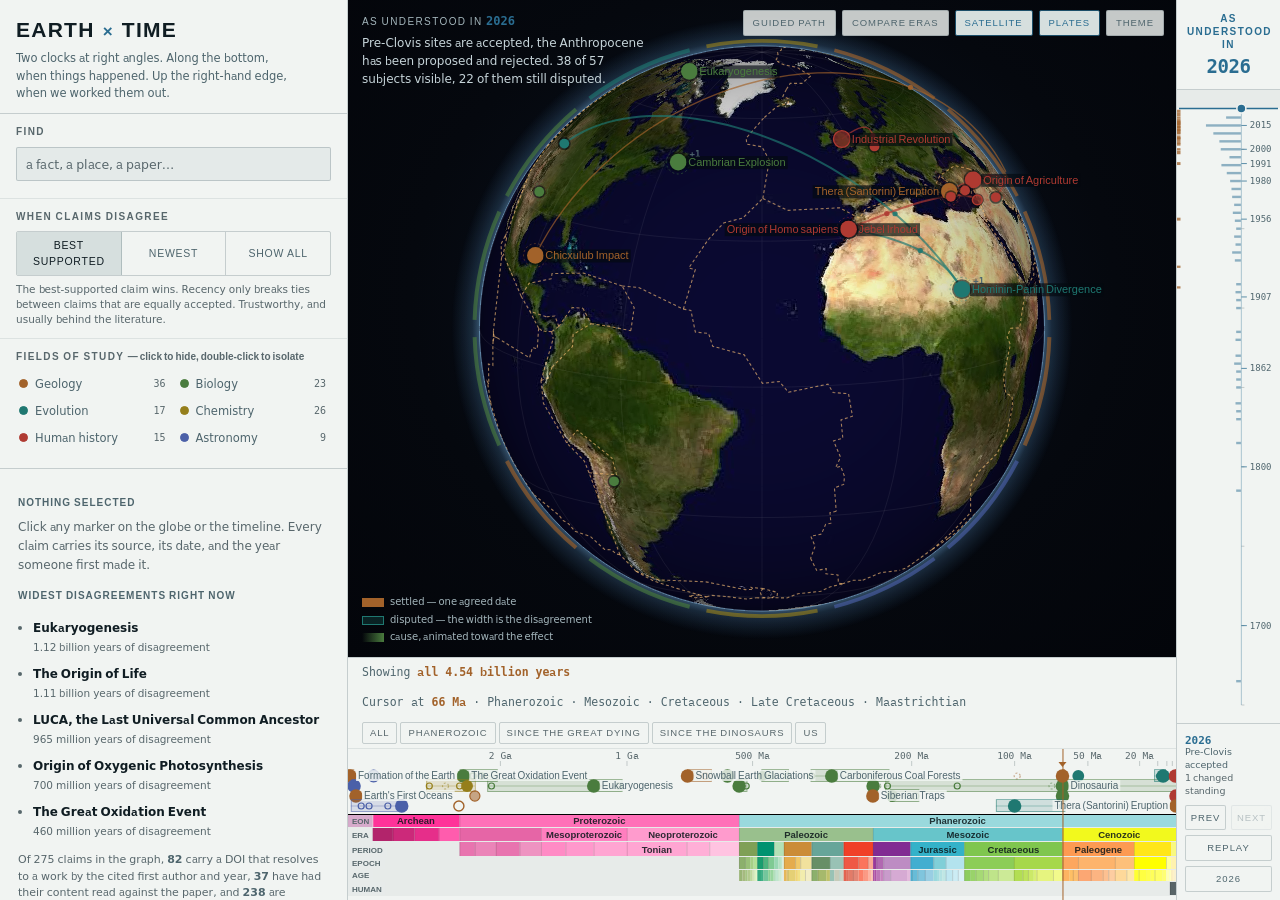
==== commit fc762386: "Say the slider values in words, and make the field chips a finger target A reader-acceptance pass in" ====
--- a/index.html
+++ b/index.html
@@ -221,6 +221,7 @@
 .subs { display: grid; grid-template-columns: 1fr 1fr; gap: 3px 6px; }
 .sub {
   display: flex; align-items: center; gap: 7px; padding: 3px 5px 3px 3px;
+  min-height: 24px; box-sizing: border-box;   /* a finger target, WCAG 2.5.8; it was 23px */
   border-radius: var(--r); cursor: pointer; text-align: left; width: 100%;
   font-size: 11.5px; color: var(--chalk-dim); transition: background .12s, color .12s;
 }
@@ -4031,8 +4032,14 @@
     const ctx = cursorContext(S.cursor);
     document.getElementById('rd-cursor').innerHTML =
       `Cursor at <b>${fmtYbp(S.cursor)}</b>${ctx.length ? ' · ' + esc(ctx.join(' · ')) : ''}`;
+    /* aria-valuenow alone is a bare number in a unit nothing on screen uses:
+       the time axis announced "66043000" for a cursor the readout calls
+       "66 Ma", and the rail a year with nothing to say it is the year the
+       record is read from. aria-valuetext is what carries the words. */
     kcv.setAttribute('aria-valuenow', S.kt);
+    kcv.setAttribute('aria-valuetext', `as understood in ${S.kt}`);
     ccv.setAttribute('aria-valuenow', Math.round(S.cursor));
+    ccv.setAttribute('aria-valuetext', `cursor at ${fmtYbp(S.cursor)}`);
     if (!diffwrap.hidden) renderDiff();
     needPanel = false;
   }
